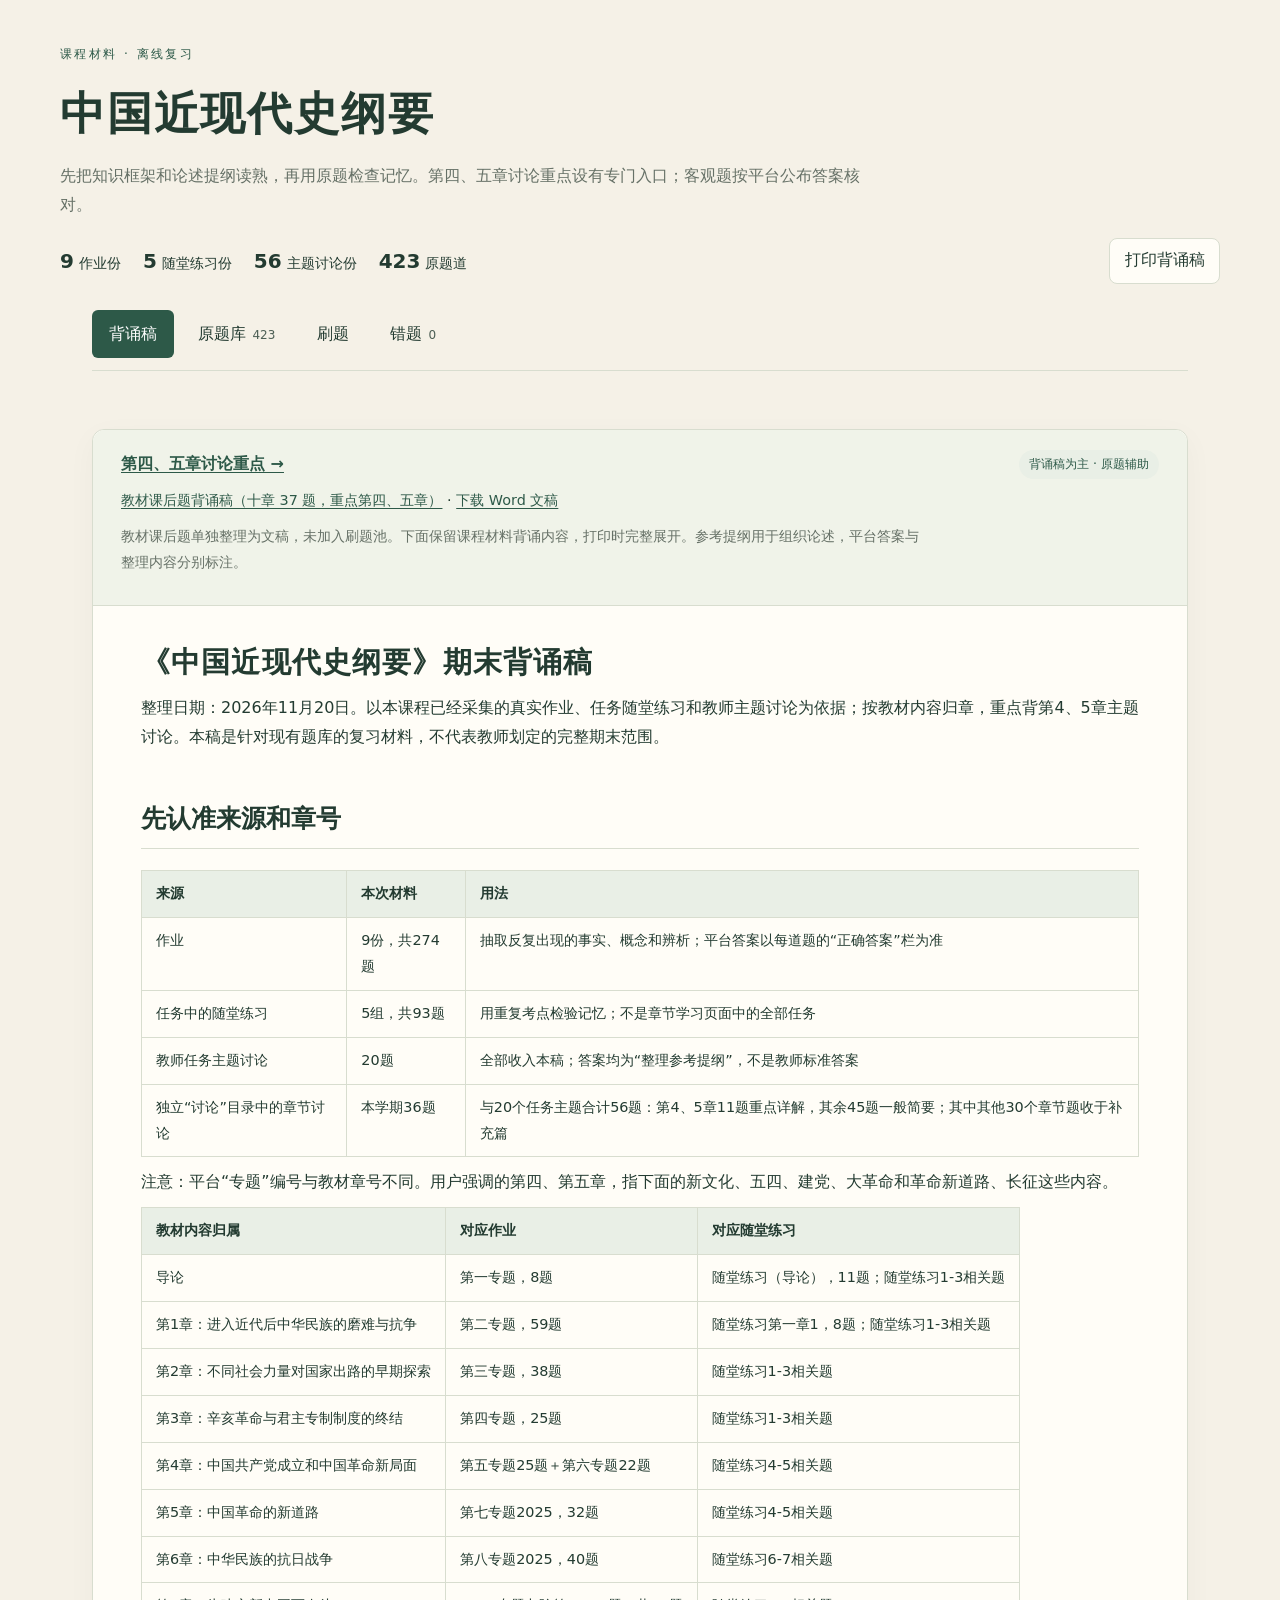
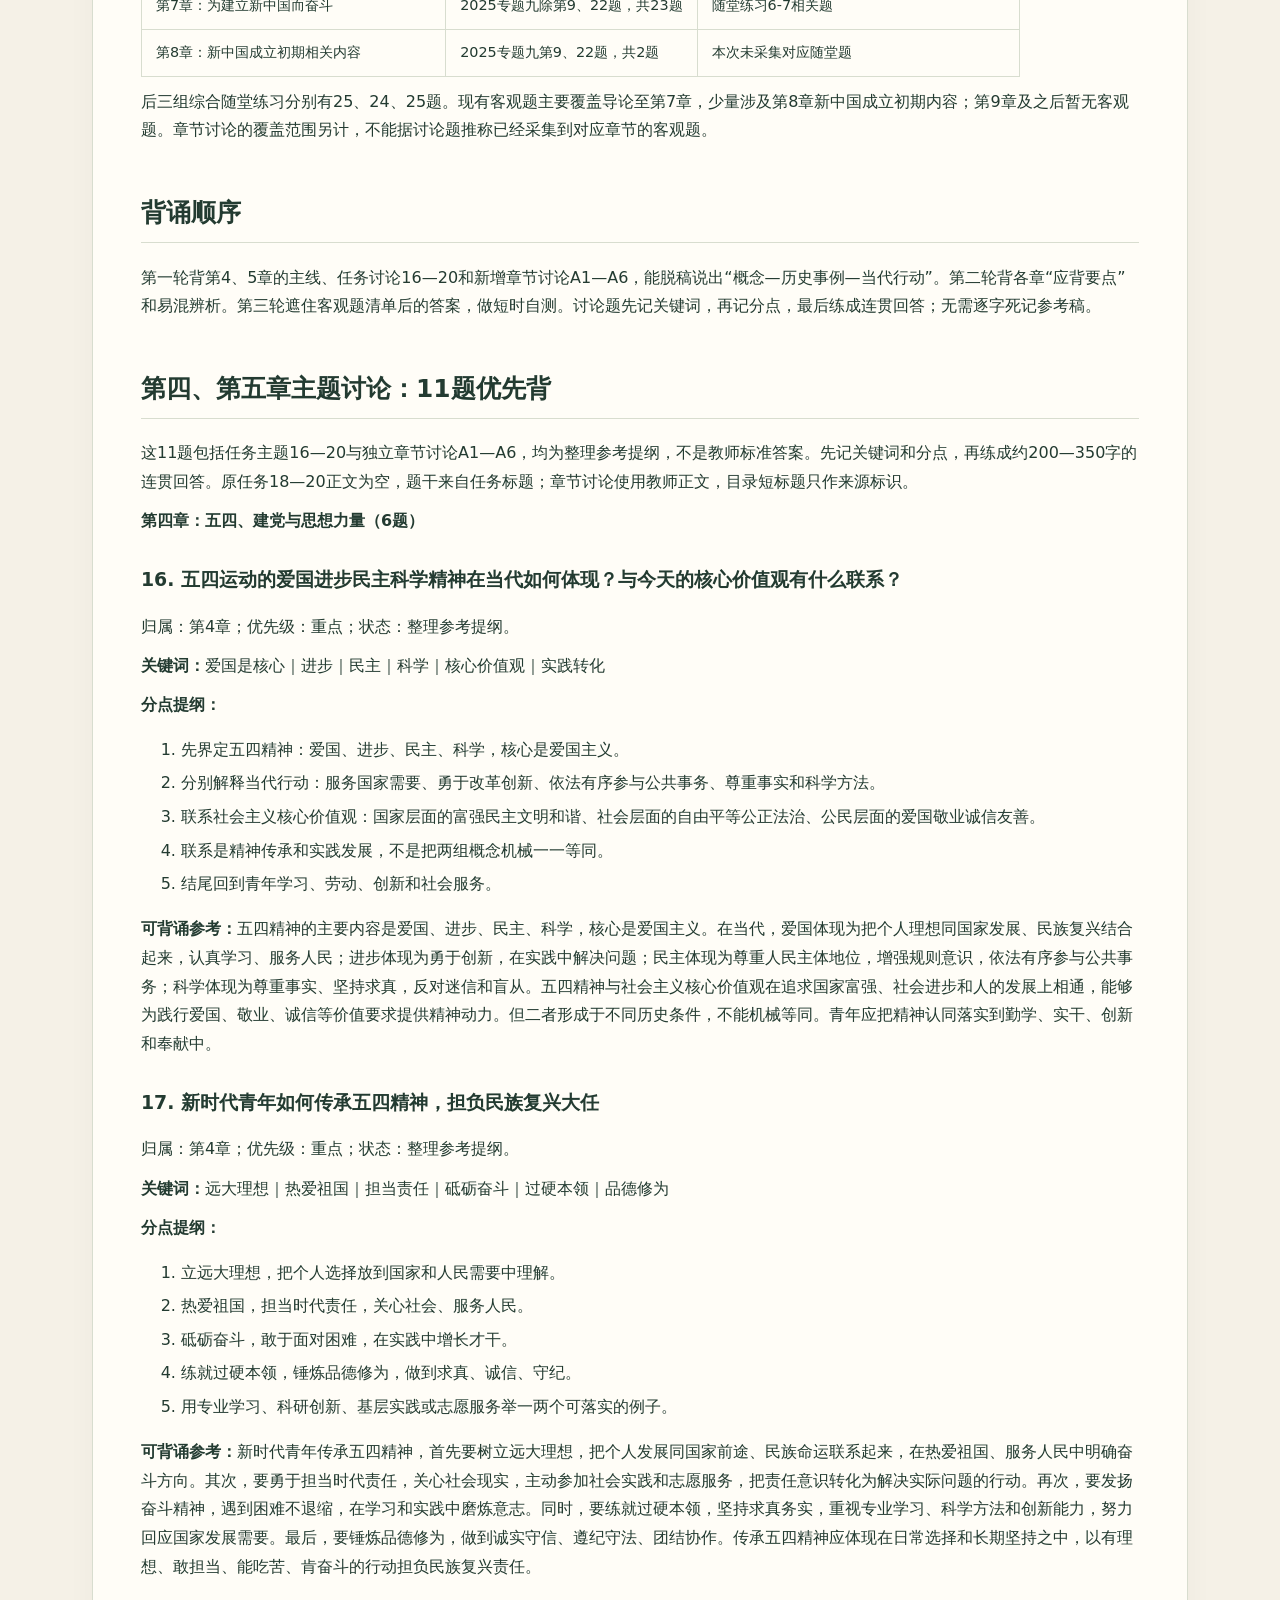
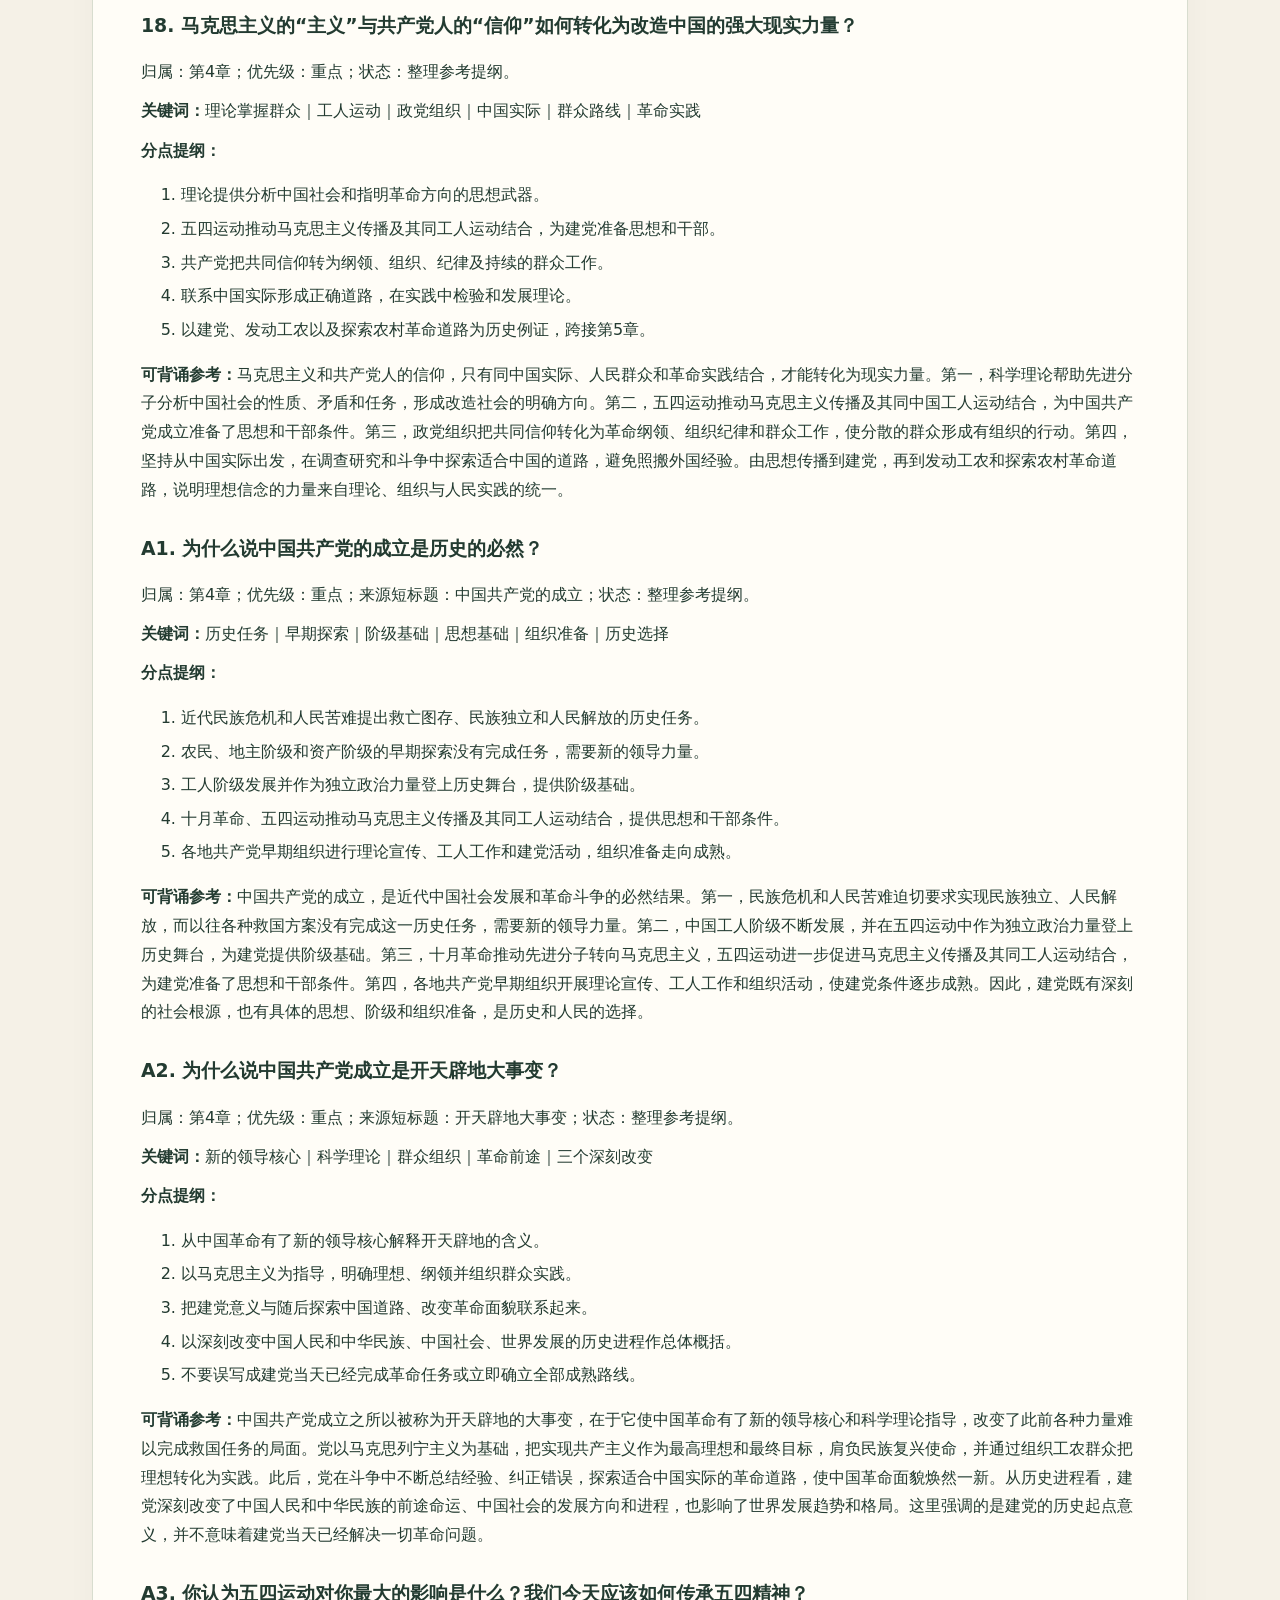
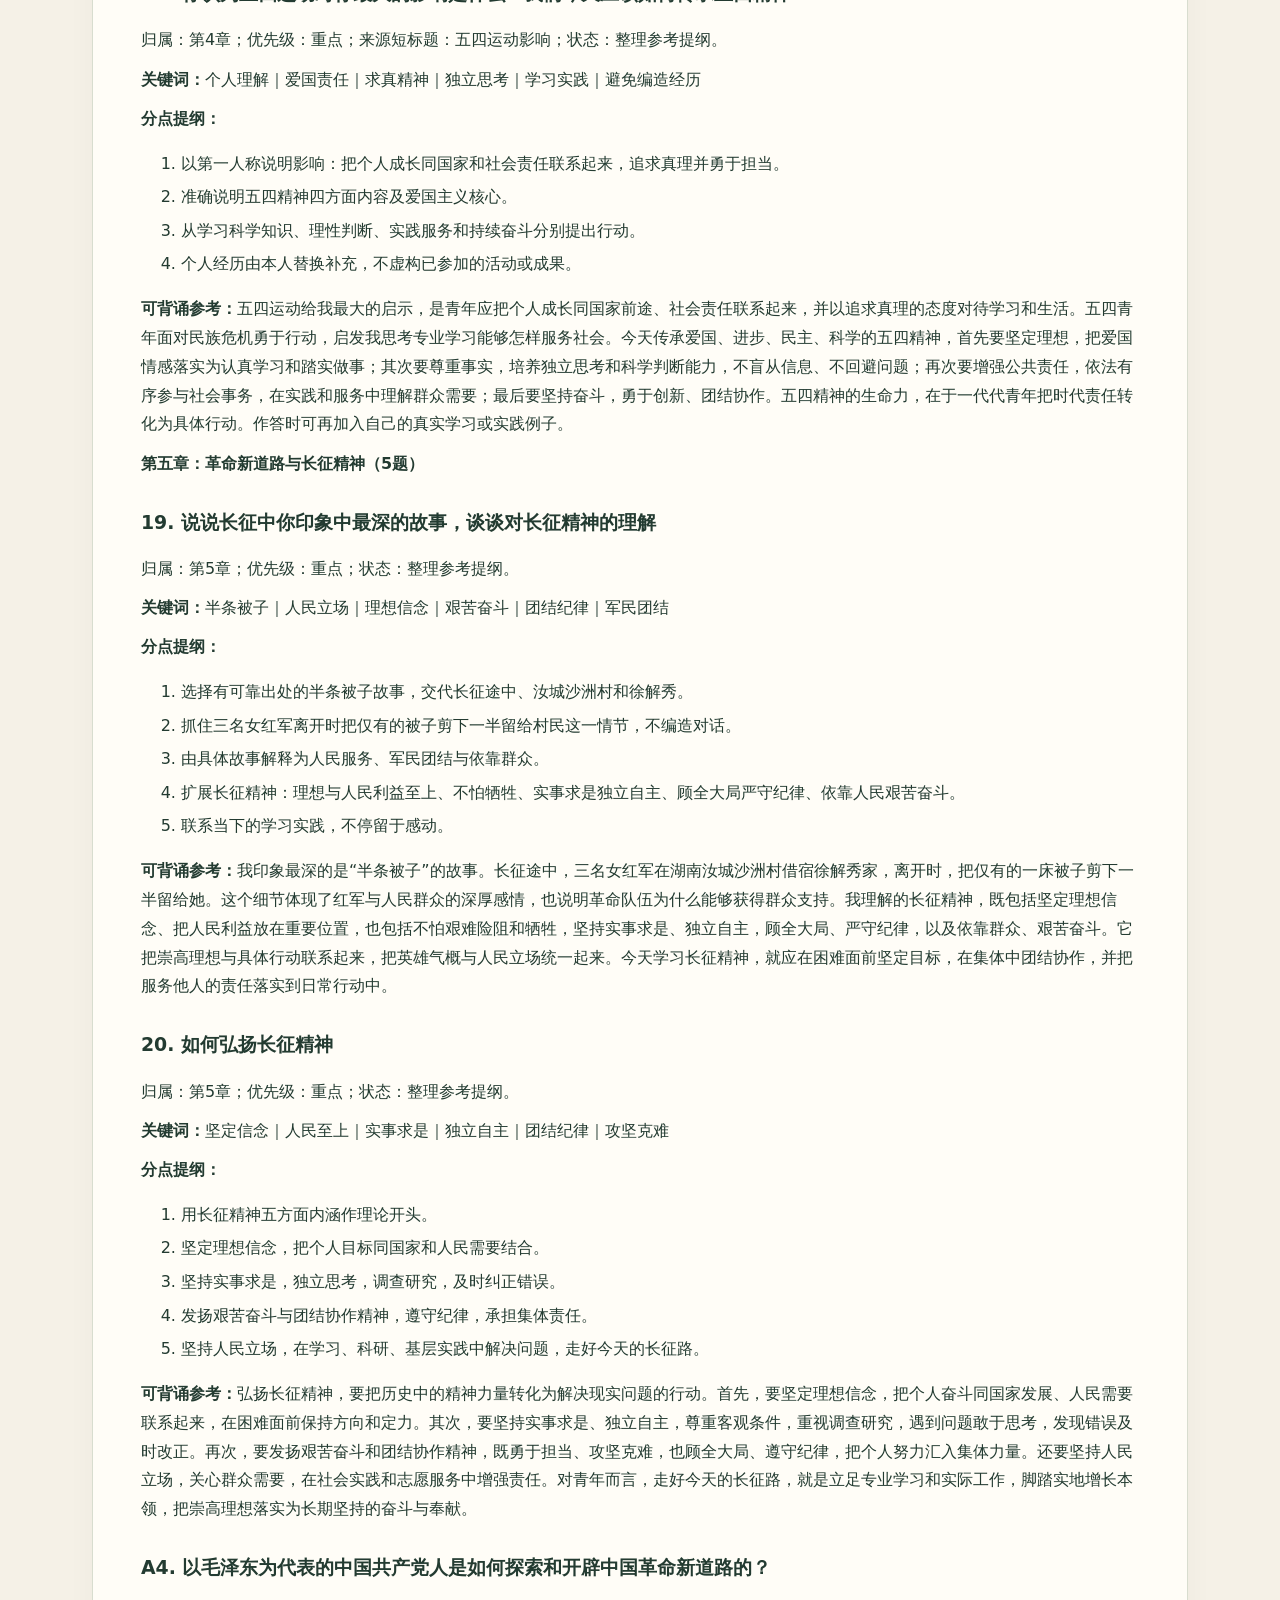
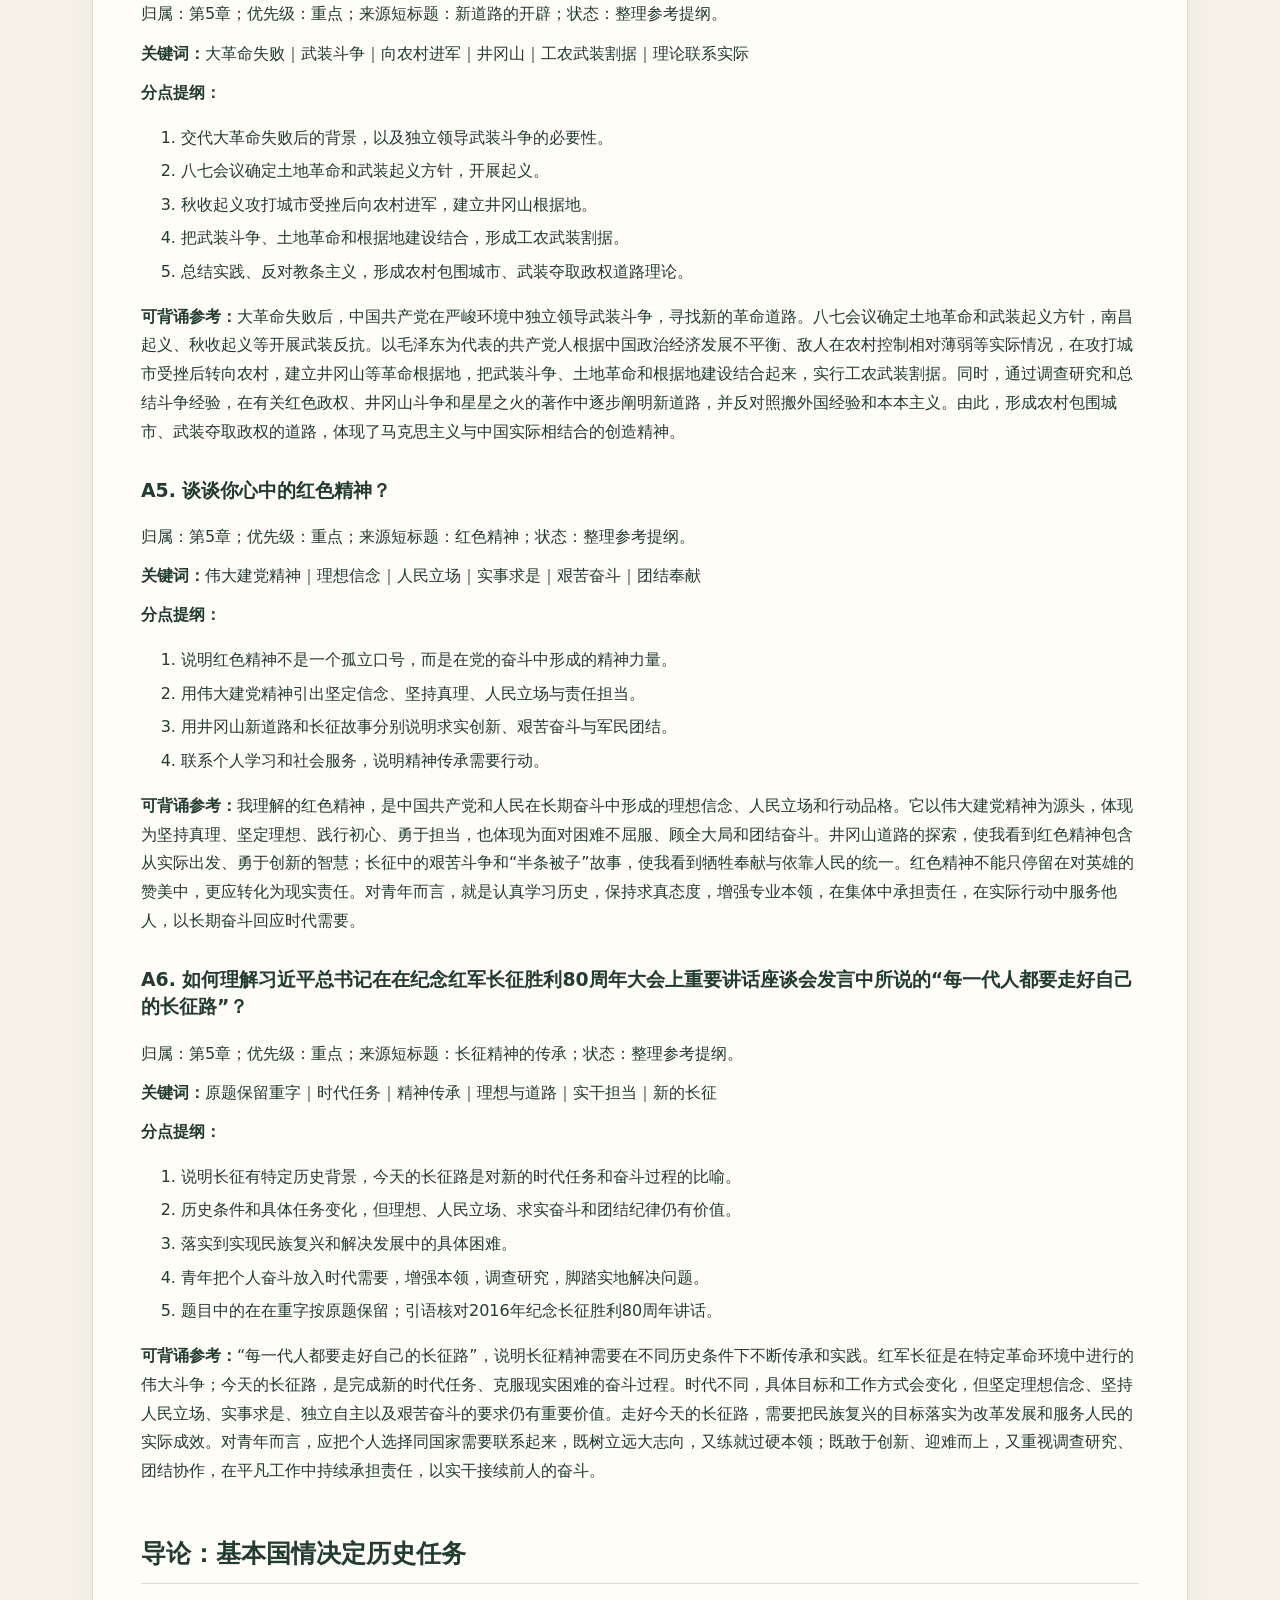
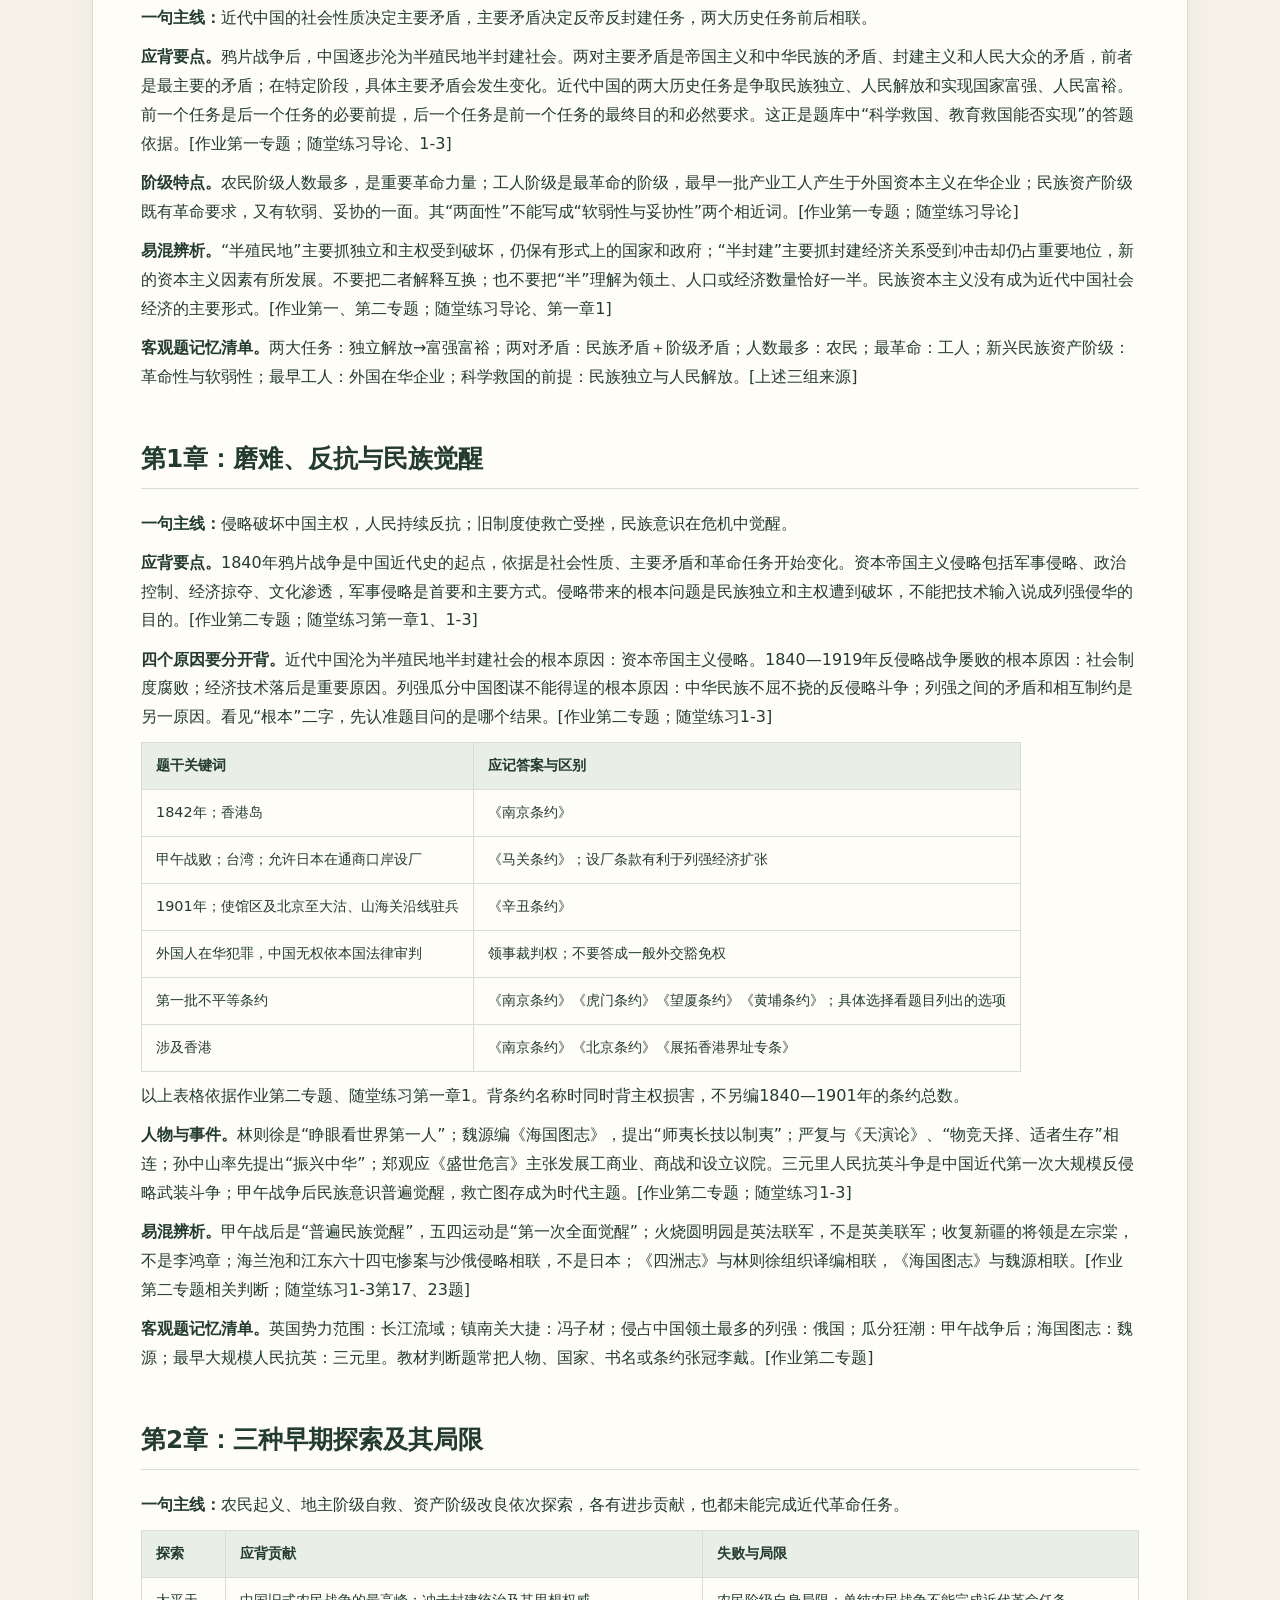
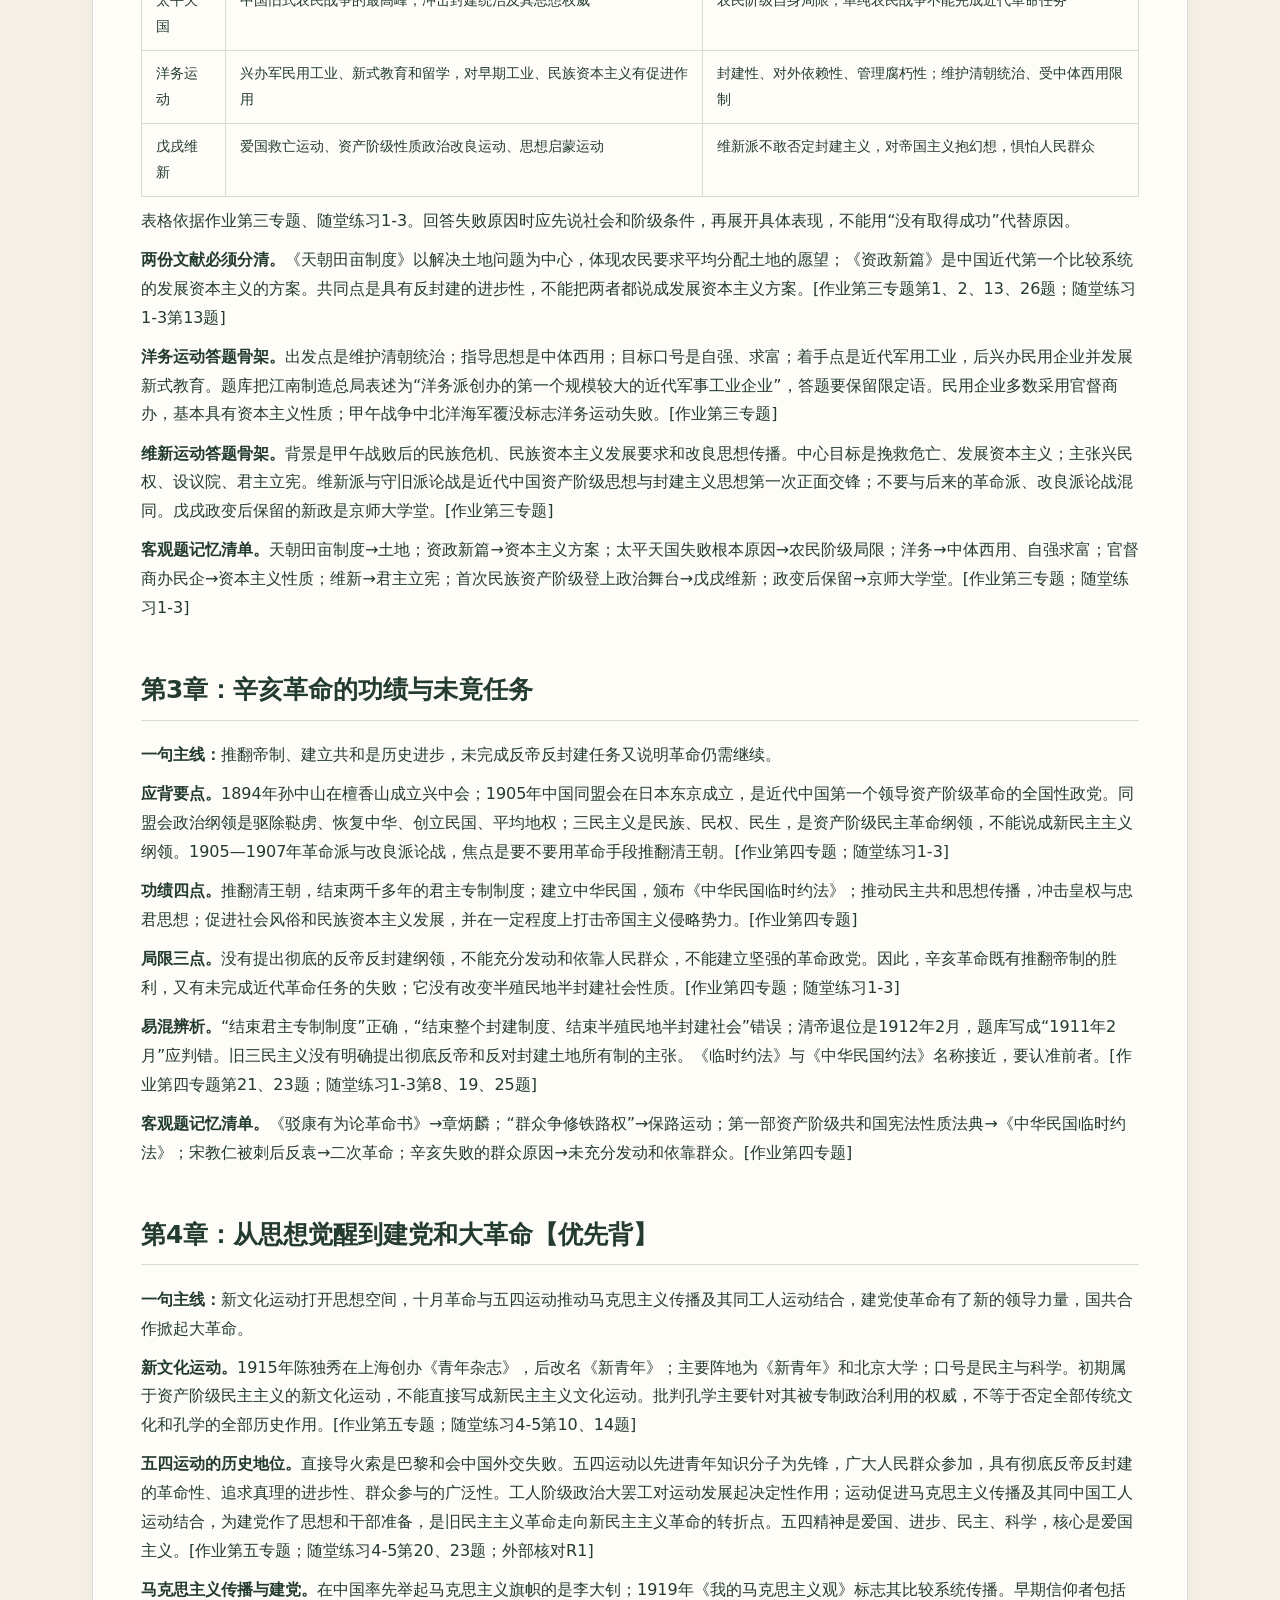
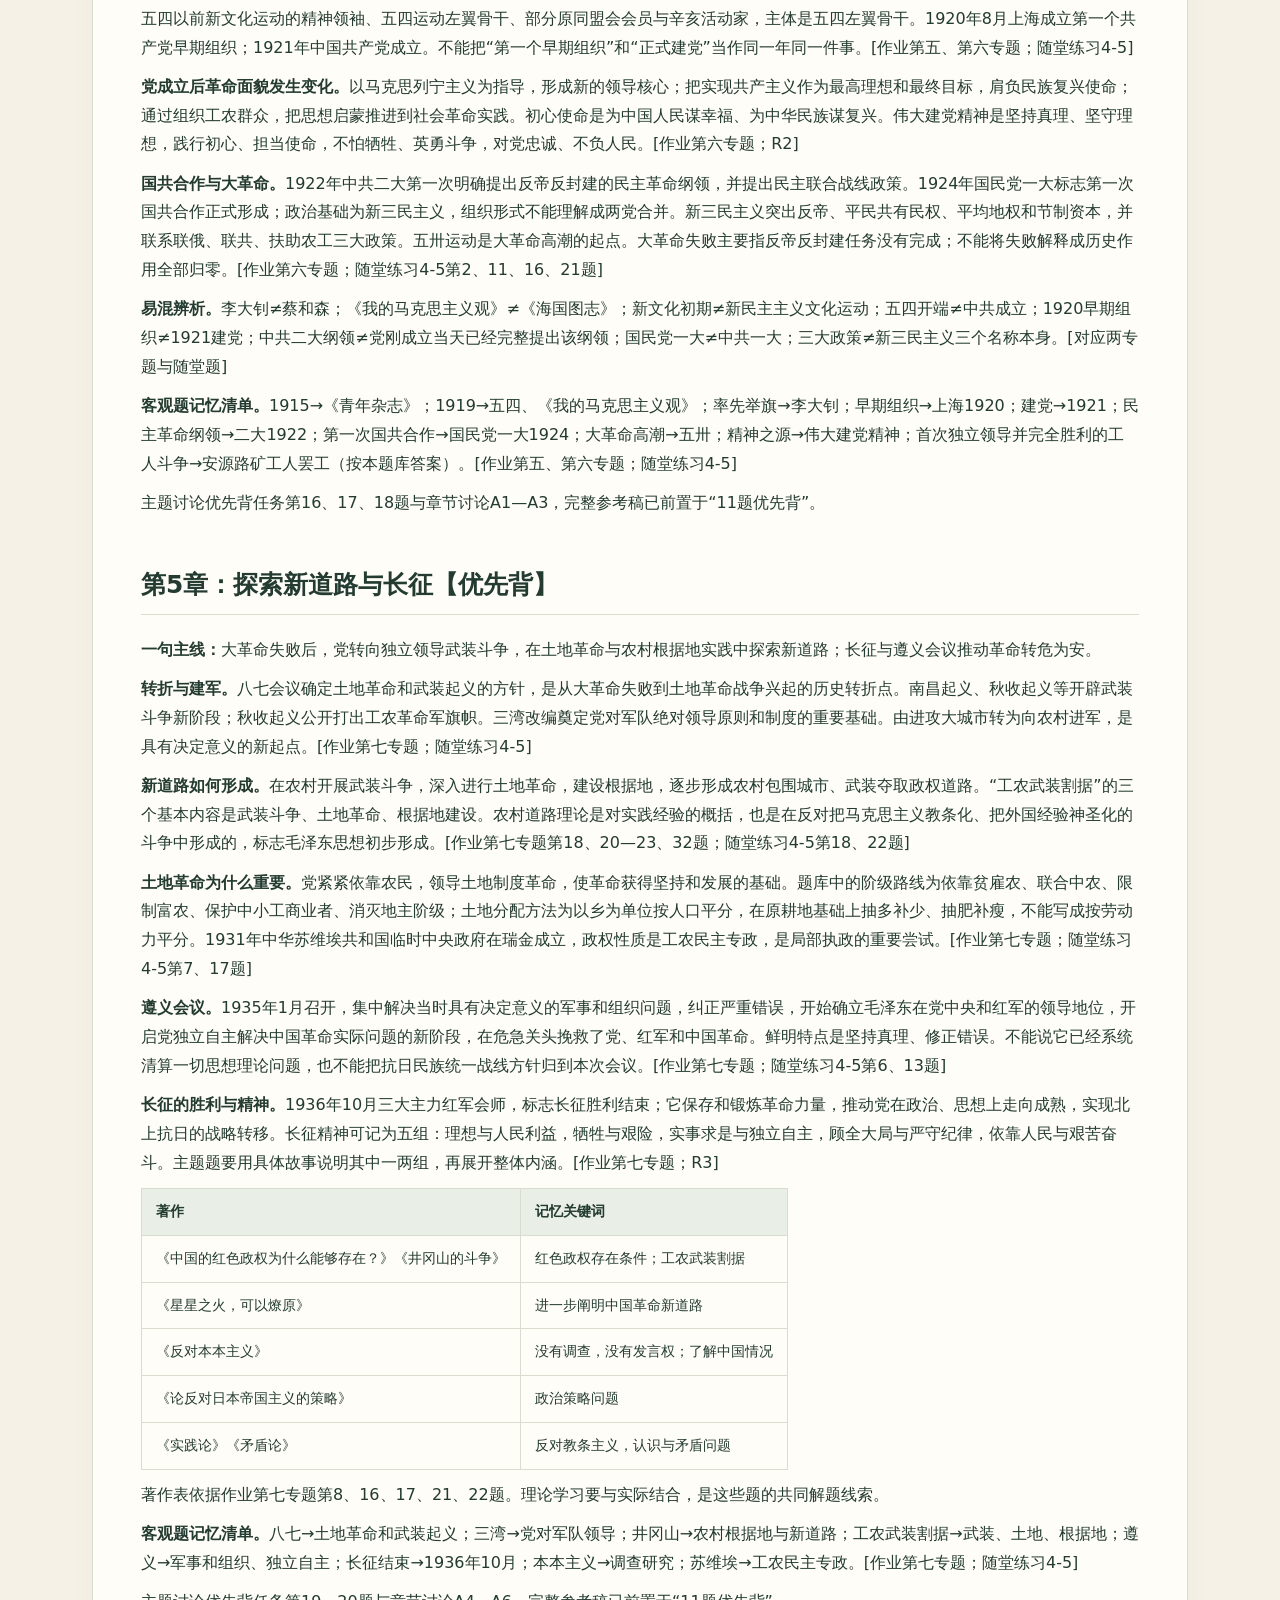
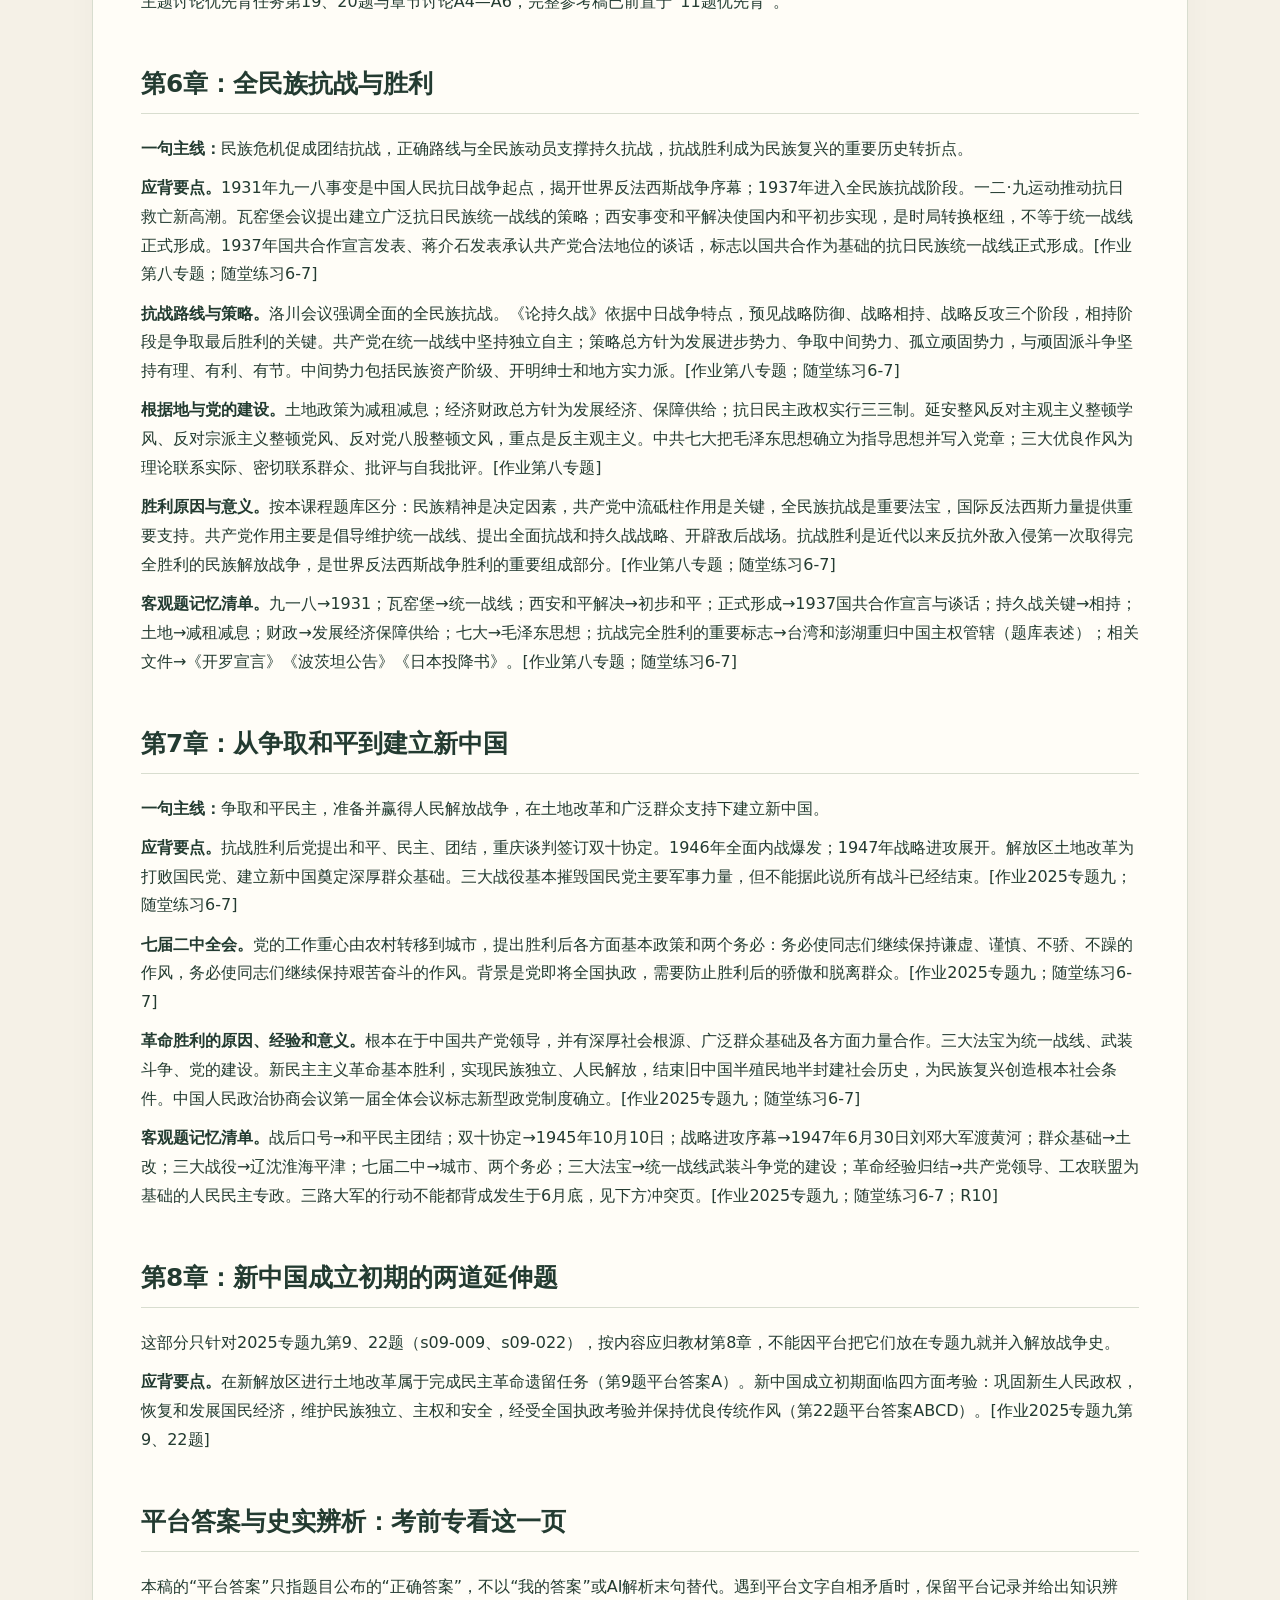
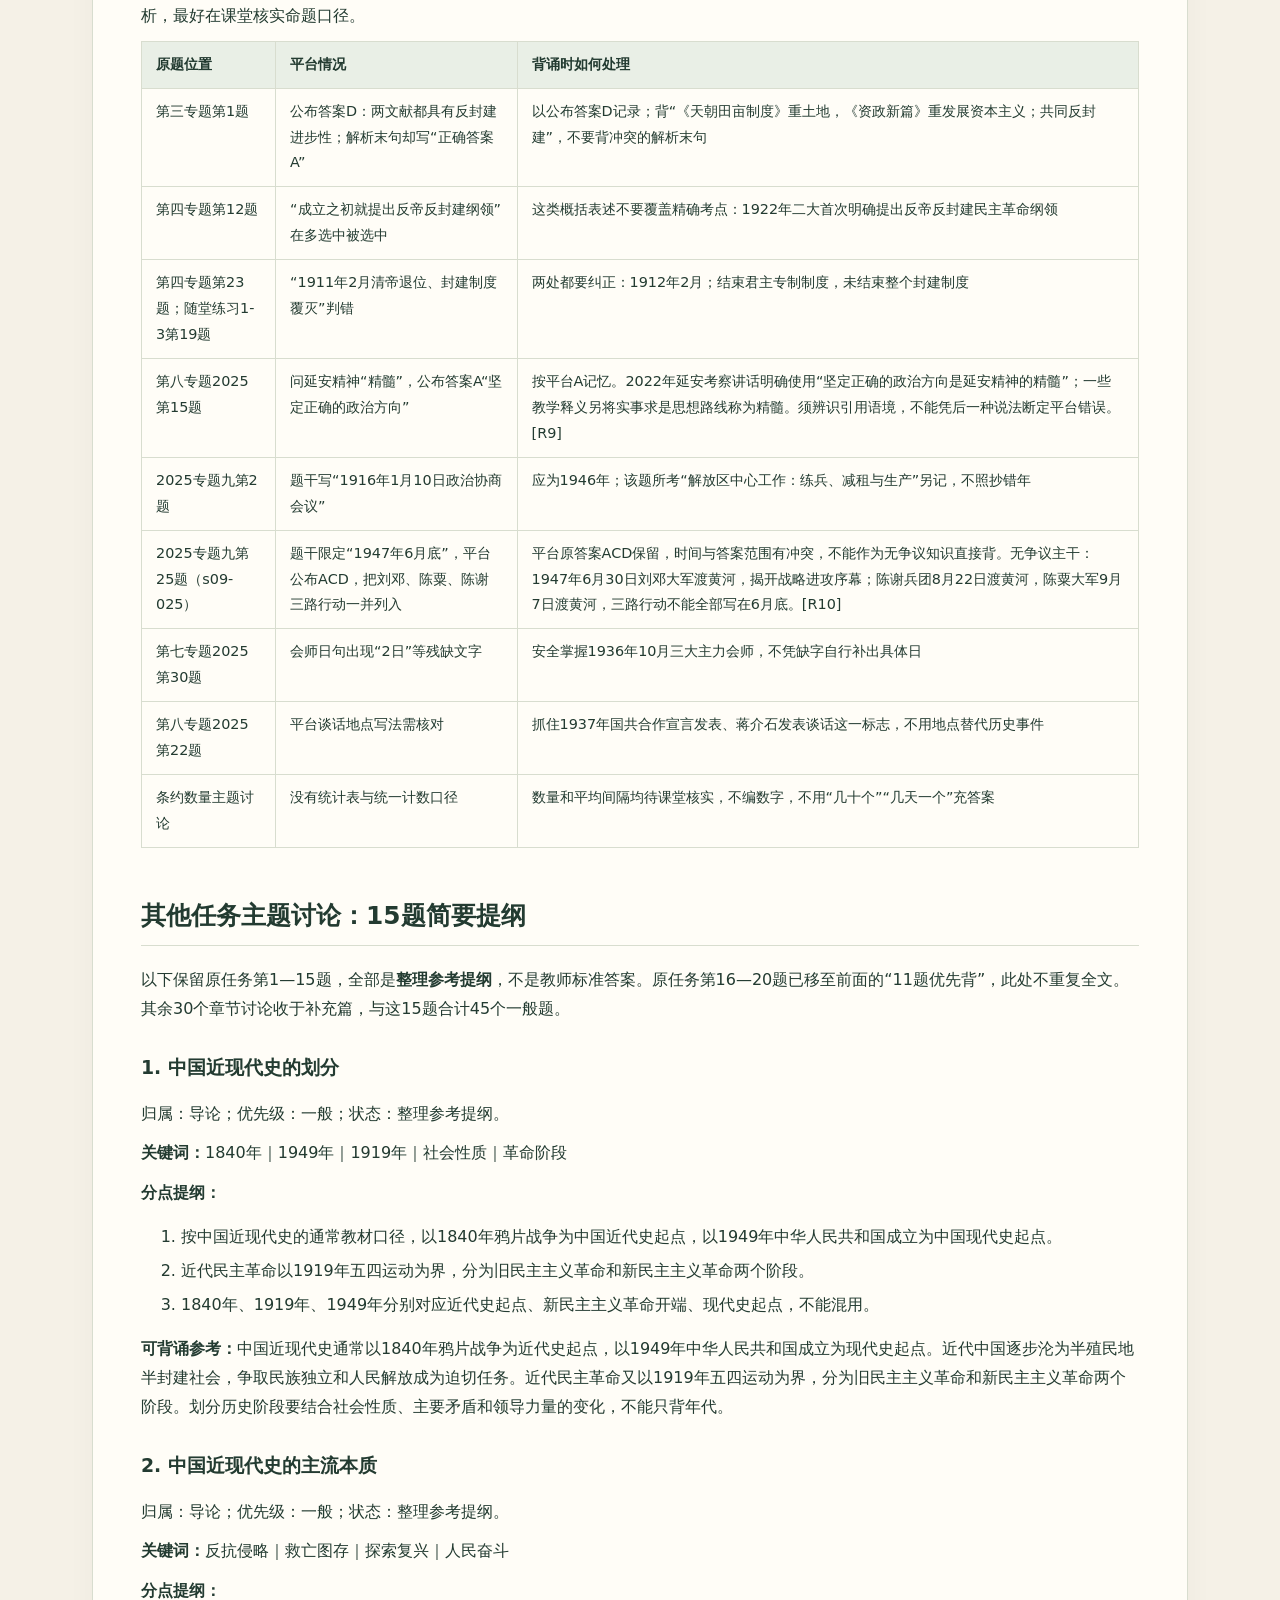
==== index.html @ 30f1e6f9 "Publish modern Chinese history review and textbook notes" ====
<!doctype html>
<html lang="zh-CN">
<head>
<meta charset="utf-8">
<meta name="viewport" content="width=device-width,initial-scale=1">
<meta name="color-scheme" content="light">
<title>中国近现代史纲要 · 复习知识库</title>
<style>
:root{--paper:#f5f1e7;--sheet:#fffdf7;--ink:#233b31;--muted:#667167;--green:#2d5948;--pale:#e9efe6;--line:#d8ddcf;--rust:#a1452d}*{box-sizing:border-box}html{scroll-behavior:smooth;scroll-padding-top:24px}body{margin:0;background:var(--paper);color:var(--ink);font-family:Inter,"Noto Sans SC","Microsoft YaHei",system-ui,sans-serif;line-height:1.8;font-size:16px}button,input,select{font:inherit}button,a,input,select{touch-action:manipulation}button{cursor:pointer;border:1px solid var(--line);border-radius:8px;background:var(--sheet);color:var(--ink);padding:.48rem .9rem}button:disabled{cursor:default;opacity:.48}button:focus-visible,a:focus-visible,input:focus-visible,select:focus-visible,summary:focus-visible{outline:3px solid #b7bc7d;outline-offset:3px}button:hover:not(:disabled){border-color:var(--green);background:#edf1e8}button.primary{background:var(--green);border-color:var(--green);color:white}a{color:var(--green);text-underline-offset:3px}p{margin:.65em 0}h1,h2,h3,h4{font-weight:650;line-height:1.45}h1{font-family:Georgia,"Noto Serif SC","Songti SC",SimSun,serif;font-size:clamp(1.8rem,4vw,2.8rem);letter-spacing:.04em;margin:.35em 0}h2{font-size:1.55rem}h3{font-size:1.18rem}small,.small{font-size:.84rem}.muted{color:var(--muted)}.wrap{max-width:1160px;margin:auto;padding:0 32px}.masthead{padding:44px 0 26px}.eyebrow{font-size:.76rem;letter-spacing:.2em;color:var(--green)}.intro{max-width:820px;color:var(--muted);margin:12px 0 18px}.hero-bottom,.toolbar,.practice-toolbar,.bank-title{display:flex;gap:12px;align-items:center;justify-content:space-between;flex-wrap:wrap}.metrics{display:flex;gap:22px;flex-wrap:wrap;font-size:.88rem}.metrics strong{font-size:1.25rem;color:var(--ink);margin-right:5px}.pill{display:inline-flex;align-items:center;padding:3px 10px;border-radius:50px;background:var(--pale);font-size:.78rem;color:var(--green)}.nav{display:flex;gap:8px;border-bottom:1px solid var(--line);padding-bottom:12px;flex-wrap:wrap}.nav button{border:0;background:transparent;border-radius:6px;padding:.6rem 1.05rem}.nav button[aria-selected=true]{background:var(--green);color:#fff}.nav span{font-size:.75rem;opacity:.8;margin-left:6px}.panel{margin:25px 0 40px}[hidden]{display:none!important}.sheet{background:var(--sheet);border:1px solid var(--line);border-radius:12px;box-shadow:0 8px 30px #233b3109}.guide-top{padding:20px 28px;border-bottom:1px solid var(--line);background:#f0f3e9;border-radius:12px 12px 0 0}.guide-top p{font-size:.9rem;max-width:800px}.guide-top .quick-link{font-weight:600}.reading{padding:26px 48px 52px;max-width:100%;overflow-wrap:anywhere}.reading h1{font-size:1.8rem}.reading h2{margin-top:2em;border-bottom:1px solid var(--line);padding-bottom:.45em}.reading h3{margin-top:1.6em}.reading table{border-collapse:collapse;display:block;max-width:100%;overflow:auto;font-size:.9rem}.reading th,.reading td{border:1px solid var(--line);padding:10px 14px;text-align:left;vertical-align:top}.reading th{background:var(--pale)}.reading blockquote{margin:1.2em 0;padding:10px 20px;background:var(--pale);border-left:3px solid #7c9472}.reading li{margin:.3em 0}.reading code{font-size:.9em;white-space:normal}.reading details{margin:1em 0}.reading a{overflow-wrap:anywhere}.filters{margin:22px 0 20px;padding:20px}.filter-grid{display:grid;grid-template-columns:1fr 1fr 1.4fr 2fr;gap:12px;margin-top:12px}.field{display:flex;flex-direction:column;gap:5px}.field label{font-size:.78rem;color:var(--muted)}select,input[type=search]{width:100%;min-width:0;border:1px solid var(--line);border-radius:6px;background:var(--sheet);padding:8px 10px;color:var(--ink)}.bank-title{margin:18px 0}.bank-title h2{margin:0;font-size:1.3rem}.count-note{font-size:.85rem;color:var(--muted)}.question-card{padding:24px 28px;margin:14px 0;overflow-wrap:anywhere}.question-meta{display:flex;gap:7px;align-items:center;flex-wrap:wrap;color:var(--muted);font-size:.76rem;margin-bottom:12px}.question-number{color:var(--green);font-weight:700;font-variant-numeric:tabular-nums}.question-stem{font-size:1.08rem;line-height:1.85;white-space:pre-wrap;margin:6px 0 14px}.options{list-style:none;padding:0;margin:12px 0}.options li{padding:5px 0;white-space:pre-wrap}.option-key{display:inline-block;min-width:1.65em;font-weight:600}.source-line{font-size:.8rem;color:var(--muted);margin-top:16px}.question-card details{margin-top:14px;padding-top:12px;border-top:1px dashed var(--line)}summary{cursor:pointer;color:var(--green);font-size:.88rem;font-weight:600}.answer-body{padding:9px 0 1px;font-size:.94rem;white-space:pre-wrap}.answer-line{font-weight:600;color:var(--green)}.answer-label{font-size:.76rem;font-weight:600;display:block;margin:12px 0 3px;color:var(--muted)}.answer-note{color:#876923;font-size:.82rem}.question-card pre{white-space:pre-wrap;font:inherit;font-size:.82rem;color:var(--muted);margin:10px 0}.question-card .raw-details{border:0;padding:0}.raw-details summary{font-size:.78rem;font-weight:400;color:var(--muted)}.pager{display:flex;gap:12px;justify-content:center;align-items:center;margin:26px 0}.progress-bar{height:5px;background:#e0e6d9;border-radius:8px;margin:14px 0 20px;overflow:hidden}.progress-bar div{height:100%;background:var(--green);width:0;transition:width .2s}.practice-card{padding:28px 32px;max-width:900px;margin:0 auto}.practice-card fieldset{padding:0;border:0;margin:0;min-width:0}.practice-card legend{width:100%;padding:0;font-size:1.15rem;font-weight:550;margin-bottom:18px;white-space:pre-wrap}.choice{display:flex;gap:10px;align-items:flex-start;cursor:pointer;border:1px solid var(--line);border-radius:8px;padding:12px 14px;margin:10px 0;line-height:1.65;white-space:pre-wrap}.choice:has(input:checked){border-color:var(--green);background:#eef2e8}.choice input{margin-top:6px;flex:none;accent-color:var(--green);width:17px;height:17px}.choice.correct-choice{border-color:#789d70;background:#eef4e8}.choice.wrong-choice{border-color:#c39280;background:#fff1e9}.practice-actions{display:flex;gap:10px;align-items:center;margin-top:22px;flex-wrap:wrap}.feedback{margin:20px 0;padding:14px 18px;border-radius:8px;background:#edf3e7;border:1px solid #c8d6c0}.feedback.incorrect{background:#fff1e9;border-color:#e4c3b1;color:#8b3925}.feedback.ungraded{background:#f6f1e4;border-color:#dfd4ae;color:#796024}.practice-empty,.empty{padding:44px 28px;text-align:center;color:var(--muted)}.practice-empty h3{color:var(--ink)}.archive{padding:20px 24px;margin-top:25px}.archive summary{font-weight:500}.source-list{list-style:none;padding:0;font-size:.85rem}.source-list li{padding:10px 0;border-bottom:1px solid var(--line)}.source-list li:last-child{border:0}.source-count{margin-left:10px;font-size:.78rem;color:var(--muted)}.progress-footer{margin:28px 0 32px;padding:20px 0;border-top:1px solid var(--line)}.progress-controls{display:flex;gap:8px;flex-wrap:wrap}.progress-note{margin-top:8px;color:var(--muted);font-size:.78rem}.notice{margin:14px 0;padding:10px 14px;border:1px solid #dfd4ae;background:#fbf5e5;border-radius:7px;font-size:.86rem;color:#765d25}.status{min-height:1.7em;margin-top:10px;font-size:.86rem;color:var(--green)}.footer-line{font-size:.75rem;color:var(--muted);margin-bottom:30px}
@media(max-width:760px){.wrap{padding:0 18px}.masthead{padding-top:26px}.metrics{gap:14px}.metrics strong{font-size:1.1rem}.hero-bottom{align-items:flex-start}.filter-grid{grid-template-columns:1fr 1fr}.field:last-child{grid-column:1/-1}.reading{padding:16px 22px 32px}.guide-top{padding:18px 22px}.question-card,.practice-card{padding:20px}.question-stem{font-size:1rem}.nav{gap:3px}.nav button{padding:.55rem .7rem}.practice-toolbar{align-items:flex-start}.intro{font-size:.92rem}}
@media(max-width:420px){.filter-grid{grid-template-columns:1fr}.field:last-child{grid-column:auto}.metrics{gap:6px 14px}.hero-bottom>button{width:100%}.progress-controls{width:100%}.nav button{font-size:.88rem}.question-card,.practice-card{padding:16px}.reading{padding:12px 16px 26px}}
@media print{@page{size:A4;margin:18mm 17mm}body{background:white;font-size:10.5pt;color:#17281e;line-height:1.65}.wrap{max-width:none;padding:0}.masthead,.nav,.filters,.guide-top,.progress-footer,.footer-line,#bankPanel,#practicePanel,#globalNotice,#appStatus{display:none!important}#guidePanel{display:block!important;margin:0}.sheet{background:white;border:0;border-radius:0;box-shadow:none}.reading{padding:0;overflow:visible}.reading h1{font-size:20pt}.reading h2{font-size:15pt;margin-top:1.5em;break-after:avoid}.reading h3,.reading h4{break-after:avoid}.reading h3{font-size:12pt}.reading p,.reading li{orphans:3;widows:3}.reading a{color:inherit;text-decoration:none}.reading table{display:table;overflow:visible;font-size:9pt;width:100%}.reading tr,.reading blockquote{break-inside:avoid}.reading th,.reading td{padding:5px 7px}.reading details>*{display:block!important}.reading details summary{display:block!important}.reading details summary::marker{content:''}.reading [hidden]{display:block!important}.reading .no-print{display:none!important}}
</style>
</head>
<body>
<header class="masthead wrap">
  <div class="eyebrow">课程材料 · 离线复习</div>
  <h1 id="courseTitle">中国近现代史纲要</h1>
  <p class="intro">先把知识框架和论述提纲读熟，再用原题检查记忆。第四、五章讨论重点设有专门入口；客观题按平台公布答案核对。</p>
  <div class="hero-bottom"><div id="metrics" class="metrics"></div><button id="printButton">打印背诵稿</button></div>
</header>
<main class="wrap">
  <nav class="nav" aria-label="复习方式">
    <button type="button" data-view="guide" aria-selected="true">背诵稿</button>
    <button type="button" data-view="bank" aria-selected="false">原题库<span id="bankCount"></span></button>
    <button type="button" data-view="practice" aria-selected="false">刷题</button>
    <button type="button" data-view="mistakes" aria-selected="false">错题<span id="mistakeCount">0</span></button>
  </nav>
  <div id="globalNotice" class="notice" hidden></div>
  <div id="appStatus" class="status" role="status" aria-live="polite"></div>
  <section id="filters" class="filters sheet" aria-label="题库筛选" hidden>
    <div class="toolbar"><strong class="small">筛选课程原题</strong><button type="button" id="clearFilters" class="small">清除筛选</button></div>
    <div class="filter-grid">
      <div class="field"><label for="chapterFilter">章节</label><select id="chapterFilter"><option value="">全部章节</option></select></div>
      <div class="field"><label for="kindFilter">材料类别</label><select id="kindFilter"><option value="">全部类别</option></select></div>
      <div class="field"><label for="sourceFilter">来源</label><select id="sourceFilter"><option value="">全部来源</option></select></div>
      <div class="field"><label for="searchFilter">关键词（题目、选项、答案、解析）</label><input id="searchFilter" type="search" placeholder="例如：统一战线" autocomplete="off"></div>
    </div>
    <div id="filterResult" class="count-note" style="margin-top:12px"></div>
  </section>
  <section id="guidePanel" class="panel sheet" aria-label="背诵稿">
    <div class="guide-top"><div class="toolbar"><a id="discussionJump" class="quick-link" href="#discussion-focus">第四、五章讨论重点 →</a><span class="pill">背诵稿为主 · 原题辅助</span></div><p><a href="教材课后题背诵稿.html" target="_blank" rel="noopener">教材课后题背诵稿（十章 37 题，重点第四、五章）</a> · <a href="教材课后题背诵稿.docx" download>下载 Word 文稿</a></p><p class="muted">教材课后题单独整理为文稿，未加入刷题池。下面保留课程材料背诵内容，打印时完整展开。参考提纲用于组织论述，平台答案与整理内容分别标注。</p></div>
    <article id="guideContent" class="reading"><h1 id="section-1">《中国近现代史纲要》期末背诵稿</h1>
<p>整理日期：2026年11月20日。以本课程已经采集的真实作业、任务随堂练习和教师主题讨论为依据；按教材内容归章，重点背第4、5章主题讨论。本稿是针对现有题库的复习材料，不代表教师划定的完整期末范围。</p>
<h2 id="section-2">先认准来源和章号</h2>
<table><thead><tr><th>来源</th><th>本次材料</th><th>用法</th></tr></thead><tbody><tr><td>作业</td><td>9份，共274题</td><td>抽取反复出现的事实、概念和辨析；平台答案以每道题的“正确答案”栏为准</td></tr><tr><td>任务中的随堂练习</td><td>5组，共93题</td><td>用重复考点检验记忆；不是章节学习页面中的全部任务</td></tr><tr><td>教师任务主题讨论</td><td>20题</td><td>全部收入本稿；答案均为“整理参考提纲”，不是教师标准答案</td></tr><tr><td>独立“讨论”目录中的章节讨论</td><td>本学期36题</td><td>与20个任务主题合计56题：第4、5章11题重点详解，其余45题一般简要；其中其他30个章节题收于补充篇</td></tr></tbody></table>
<p>注意：平台“专题”编号与教材章号不同。用户强调的第四、第五章，指下面的新文化、五四、建党、大革命和革命新道路、长征这些内容。</p>
<table><thead><tr><th>教材内容归属</th><th>对应作业</th><th>对应随堂练习</th></tr></thead><tbody><tr><td>导论</td><td>第一专题，8题</td><td>随堂练习（导论），11题；随堂练习1-3相关题</td></tr><tr><td>第1章：进入近代后中华民族的磨难与抗争</td><td>第二专题，59题</td><td>随堂练习第一章1，8题；随堂练习1-3相关题</td></tr><tr><td>第2章：不同社会力量对国家出路的早期探索</td><td>第三专题，38题</td><td>随堂练习1-3相关题</td></tr><tr><td>第3章：辛亥革命与君主专制制度的终结</td><td>第四专题，25题</td><td>随堂练习1-3相关题</td></tr><tr><td>第4章：中国共产党成立和中国革命新局面</td><td>第五专题25题＋第六专题22题</td><td>随堂练习4-5相关题</td></tr><tr><td>第5章：中国革命的新道路</td><td>第七专题2025，32题</td><td>随堂练习4-5相关题</td></tr><tr><td>第6章：中华民族的抗日战争</td><td>第八专题2025，40题</td><td>随堂练习6-7相关题</td></tr><tr><td>第7章：为建立新中国而奋斗</td><td>2025专题九除第9、22题，共23题</td><td>随堂练习6-7相关题</td></tr><tr><td>第8章：新中国成立初期相关内容</td><td>2025专题九第9、22题，共2题</td><td>本次未采集对应随堂题</td></tr></tbody></table>
<p>后三组综合随堂练习分别有25、24、25题。现有客观题主要覆盖导论至第7章，少量涉及第8章新中国成立初期内容；第9章及之后暂无客观题。章节讨论的覆盖范围另计，不能据讨论题推称已经采集到对应章节的客观题。</p>
<h2 id="section-3">背诵顺序</h2>
<p>第一轮背第4、5章的主线、任务讨论16—20和新增章节讨论A1—A6，能脱稿说出“概念—历史事例—当代行动”。第二轮背各章“应背要点”和易混辨析。第三轮遮住客观题清单后的答案，做短时自测。讨论题先记关键词，再记分点，最后练成连贯回答；无需逐字死记参考稿。</p>
<h2 id="discussion-focus">第四、第五章主题讨论：11题优先背</h2>
<p>这11题包括任务主题16—20与独立章节讨论A1—A6，均为整理参考提纲，不是教师标准答案。先记关键词和分点，再练成约200—350字的连贯回答。原任务18—20正文为空，题干来自任务标题；章节讨论使用教师正文，目录短标题只作来源标识。</p>
<p><strong>第四章：五四、建党与思想力量（6题）</strong></p>
<h3 id="section-5">16. 五四运动的爱国进步民主科学精神在当代如何体现？与今天的核心价值观有什么联系？</h3>
<p>归属：第4章；优先级：重点；状态：整理参考提纲。</p>
<p><strong>关键词：</strong>爱国是核心｜进步｜民主｜科学｜核心价值观｜实践转化</p>
<p><strong>分点提纲：</strong></p>
<ol><li>先界定五四精神：爱国、进步、民主、科学，核心是爱国主义。</li><li>分别解释当代行动：服务国家需要、勇于改革创新、依法有序参与公共事务、尊重事实和科学方法。</li><li>联系社会主义核心价值观：国家层面的富强民主文明和谐、社会层面的自由平等公正法治、公民层面的爱国敬业诚信友善。</li><li>联系是精神传承和实践发展，不是把两组概念机械一一等同。</li><li>结尾回到青年学习、劳动、创新和社会服务。</li></ol>
<p><strong>可背诵参考：</strong>五四精神的主要内容是爱国、进步、民主、科学，核心是爱国主义。在当代，爱国体现为把个人理想同国家发展、民族复兴结合起来，认真学习、服务人民；进步体现为勇于创新，在实践中解决问题；民主体现为尊重人民主体地位，增强规则意识，依法有序参与公共事务；科学体现为尊重事实、坚持求真，反对迷信和盲从。五四精神与社会主义核心价值观在追求国家富强、社会进步和人的发展上相通，能够为践行爱国、敬业、诚信等价值要求提供精神动力。但二者形成于不同历史条件，不能机械等同。青年应把精神认同落实到勤学、实干、创新和奉献中。</p>
<h3 id="section-6">17. 新时代青年如何传承五四精神，担负民族复兴大任</h3>
<p>归属：第4章；优先级：重点；状态：整理参考提纲。</p>
<p><strong>关键词：</strong>远大理想｜热爱祖国｜担当责任｜砥砺奋斗｜过硬本领｜品德修为</p>
<p><strong>分点提纲：</strong></p>
<ol><li>立远大理想，把个人选择放到国家和人民需要中理解。</li><li>热爱祖国，担当时代责任，关心社会、服务人民。</li><li>砥砺奋斗，敢于面对困难，在实践中增长才干。</li><li>练就过硬本领，锤炼品德修为，做到求真、诚信、守纪。</li><li>用专业学习、科研创新、基层实践或志愿服务举一两个可落实的例子。</li></ol>
<p><strong>可背诵参考：</strong>新时代青年传承五四精神，首先要树立远大理想，把个人发展同国家前途、民族命运联系起来，在热爱祖国、服务人民中明确奋斗方向。其次，要勇于担当时代责任，关心社会现实，主动参加社会实践和志愿服务，把责任意识转化为解决实际问题的行动。再次，要发扬奋斗精神，遇到困难不退缩，在学习和实践中磨炼意志。同时，要练就过硬本领，坚持求真务实，重视专业学习、科学方法和创新能力，努力回应国家发展需要。最后，要锤炼品德修为，做到诚实守信、遵纪守法、团结协作。传承五四精神应体现在日常选择和长期坚持之中，以有理想、敢担当、能吃苦、肯奋斗的行动担负民族复兴责任。</p>
<h3 id="section-7">18. 马克思主义的“主义”与共产党人的“信仰”如何转化为改造中国的强大现实力量？</h3>
<p>归属：第4章；优先级：重点；状态：整理参考提纲。</p>
<p><strong>关键词：</strong>理论掌握群众｜工人运动｜政党组织｜中国实际｜群众路线｜革命实践</p>
<p><strong>分点提纲：</strong></p>
<ol><li>理论提供分析中国社会和指明革命方向的思想武器。</li><li>五四运动推动马克思主义传播及其同工人运动结合，为建党准备思想和干部。</li><li>共产党把共同信仰转为纲领、组织、纪律及持续的群众工作。</li><li>联系中国实际形成正确道路，在实践中检验和发展理论。</li><li>以建党、发动工农以及探索农村革命道路为历史例证，跨接第5章。</li></ol>
<p><strong>可背诵参考：</strong>马克思主义和共产党人的信仰，只有同中国实际、人民群众和革命实践结合，才能转化为现实力量。第一，科学理论帮助先进分子分析中国社会的性质、矛盾和任务，形成改造社会的明确方向。第二，五四运动推动马克思主义传播及其同中国工人运动结合，为中国共产党成立准备了思想和干部条件。第三，政党组织把共同信仰转化为革命纲领、组织纪律和群众工作，使分散的群众形成有组织的行动。第四，坚持从中国实际出发，在调查研究和斗争中探索适合中国的道路，避免照搬外国经验。由思想传播到建党，再到发动工农和探索农村革命道路，说明理想信念的力量来自理论、组织与人民实践的统一。</p>
<h3 id="section-8">A1. 为什么说中国共产党的成立是历史的必然？</h3>
<p>归属：第4章；优先级：重点；来源短标题：中国共产党的成立；状态：整理参考提纲。</p>
<p><strong>关键词：</strong>历史任务｜早期探索｜阶级基础｜思想基础｜组织准备｜历史选择</p>
<p><strong>分点提纲：</strong></p>
<ol><li>近代民族危机和人民苦难提出救亡图存、民族独立和人民解放的历史任务。</li><li>农民、地主阶级和资产阶级的早期探索没有完成任务，需要新的领导力量。</li><li>工人阶级发展并作为独立政治力量登上历史舞台，提供阶级基础。</li><li>十月革命、五四运动推动马克思主义传播及其同工人运动结合，提供思想和干部条件。</li><li>各地共产党早期组织进行理论宣传、工人工作和建党活动，组织准备走向成熟。</li></ol>
<p><strong>可背诵参考：</strong>中国共产党的成立，是近代中国社会发展和革命斗争的必然结果。第一，民族危机和人民苦难迫切要求实现民族独立、人民解放，而以往各种救国方案没有完成这一历史任务，需要新的领导力量。第二，中国工人阶级不断发展，并在五四运动中作为独立政治力量登上历史舞台，为建党提供阶级基础。第三，十月革命推动先进分子转向马克思主义，五四运动进一步促进马克思主义传播及其同工人运动结合，为建党准备了思想和干部条件。第四，各地共产党早期组织开展理论宣传、工人工作和组织活动，使建党条件逐步成熟。因此，建党既有深刻的社会根源，也有具体的思想、阶级和组织准备，是历史和人民的选择。</p>
<h3 id="section-9">A2. 为什么说中国共产党成立是开天辟地大事变？</h3>
<p>归属：第4章；优先级：重点；来源短标题：开天辟地大事变；状态：整理参考提纲。</p>
<p><strong>关键词：</strong>新的领导核心｜科学理论｜群众组织｜革命前途｜三个深刻改变</p>
<p><strong>分点提纲：</strong></p>
<ol><li>从中国革命有了新的领导核心解释开天辟地的含义。</li><li>以马克思主义为指导，明确理想、纲领并组织群众实践。</li><li>把建党意义与随后探索中国道路、改变革命面貌联系起来。</li><li>以深刻改变中国人民和中华民族、中国社会、世界发展的历史进程作总体概括。</li><li>不要误写成建党当天已经完成革命任务或立即确立全部成熟路线。</li></ol>
<p><strong>可背诵参考：</strong>中国共产党成立之所以被称为开天辟地的大事变，在于它使中国革命有了新的领导核心和科学理论指导，改变了此前各种力量难以完成救国任务的局面。党以马克思列宁主义为基础，把实现共产主义作为最高理想和最终目标，肩负民族复兴使命，并通过组织工农群众把理想转化为实践。此后，党在斗争中不断总结经验、纠正错误，探索适合中国实际的革命道路，使中国革命面貌焕然一新。从历史进程看，建党深刻改变了中国人民和中华民族的前途命运、中国社会的发展方向和进程，也影响了世界发展趋势和格局。这里强调的是建党的历史起点意义，并不意味着建党当天已经解决一切革命问题。</p>
<h3 id="section-10">A3. 你认为五四运动对你最大的影响是什么？我们今天应该如何传承五四精神？</h3>
<p>归属：第4章；优先级：重点；来源短标题：五四运动影响；状态：整理参考提纲。</p>
<p><strong>关键词：</strong>个人理解｜爱国责任｜求真精神｜独立思考｜学习实践｜避免编造经历</p>
<p><strong>分点提纲：</strong></p>
<ol><li>以第一人称说明影响：把个人成长同国家和社会责任联系起来，追求真理并勇于担当。</li><li>准确说明五四精神四方面内容及爱国主义核心。</li><li>从学习科学知识、理性判断、实践服务和持续奋斗分别提出行动。</li><li>个人经历由本人替换补充，不虚构已参加的活动或成果。</li></ol>
<p><strong>可背诵参考：</strong>五四运动给我最大的启示，是青年应把个人成长同国家前途、社会责任联系起来，并以追求真理的态度对待学习和生活。五四青年面对民族危机勇于行动，启发我思考专业学习能够怎样服务社会。今天传承爱国、进步、民主、科学的五四精神，首先要坚定理想，把爱国情感落实为认真学习和踏实做事；其次要尊重事实，培养独立思考和科学判断能力，不盲从信息、不回避问题；再次要增强公共责任，依法有序参与社会事务，在实践和服务中理解群众需要；最后要坚持奋斗，勇于创新、团结协作。五四精神的生命力，在于一代代青年把时代责任转化为具体行动。作答时可再加入自己的真实学习或实践例子。</p>
<p><strong>第五章：革命新道路与长征精神（5题）</strong></p>
<h3 id="section-11">19. 说说长征中你印象中最深的故事，谈谈对长征精神的理解</h3>
<p>归属：第5章；优先级：重点；状态：整理参考提纲。</p>
<p><strong>关键词：</strong>半条被子｜人民立场｜理想信念｜艰苦奋斗｜团结纪律｜军民团结</p>
<p><strong>分点提纲：</strong></p>
<ol><li>选择有可靠出处的半条被子故事，交代长征途中、汝城沙洲村和徐解秀。</li><li>抓住三名女红军离开时把仅有的被子剪下一半留给村民这一情节，不编造对话。</li><li>由具体故事解释为人民服务、军民团结与依靠群众。</li><li>扩展长征精神：理想与人民利益至上、不怕牺牲、实事求是独立自主、顾全大局严守纪律、依靠人民艰苦奋斗。</li><li>联系当下的学习实践，不停留于感动。</li></ol>
<p><strong>可背诵参考：</strong>我印象最深的是“半条被子”的故事。长征途中，三名女红军在湖南汝城沙洲村借宿徐解秀家，离开时，把仅有的一床被子剪下一半留给她。这个细节体现了红军与人民群众的深厚感情，也说明革命队伍为什么能够获得群众支持。我理解的长征精神，既包括坚定理想信念、把人民利益放在重要位置，也包括不怕艰难险阻和牺牲，坚持实事求是、独立自主，顾全大局、严守纪律，以及依靠群众、艰苦奋斗。它把崇高理想与具体行动联系起来，把英雄气概与人民立场统一起来。今天学习长征精神，就应在困难面前坚定目标，在集体中团结协作，并把服务他人的责任落实到日常行动中。</p>
<h3 id="section-12">20. 如何弘扬长征精神</h3>
<p>归属：第5章；优先级：重点；状态：整理参考提纲。</p>
<p><strong>关键词：</strong>坚定信念｜人民至上｜实事求是｜独立自主｜团结纪律｜攻坚克难</p>
<p><strong>分点提纲：</strong></p>
<ol><li>用长征精神五方面内涵作理论开头。</li><li>坚定理想信念，把个人目标同国家和人民需要结合。</li><li>坚持实事求是，独立思考，调查研究，及时纠正错误。</li><li>发扬艰苦奋斗与团结协作精神，遵守纪律，承担集体责任。</li><li>坚持人民立场，在学习、科研、基层实践中解决问题，走好今天的长征路。</li></ol>
<p><strong>可背诵参考：</strong>弘扬长征精神，要把历史中的精神力量转化为解决现实问题的行动。首先，要坚定理想信念，把个人奋斗同国家发展、人民需要联系起来，在困难面前保持方向和定力。其次，要坚持实事求是、独立自主，尊重客观条件，重视调查研究，遇到问题敢于思考，发现错误及时改正。再次，要发扬艰苦奋斗和团结协作精神，既勇于担当、攻坚克难，也顾全大局、遵守纪律，把个人努力汇入集体力量。还要坚持人民立场，关心群众需要，在社会实践和志愿服务中增强责任。对青年而言，走好今天的长征路，就是立足专业学习和实际工作，脚踏实地增长本领，把崇高理想落实为长期坚持的奋斗与奉献。</p>
<h3 id="section-13">A4. 以毛泽东为代表的中国共产党人是如何探索和开辟中国革命新道路的？</h3>
<p>归属：第5章；优先级：重点；来源短标题：新道路的开辟；状态：整理参考提纲。</p>
<p><strong>关键词：</strong>大革命失败｜武装斗争｜向农村进军｜井冈山｜工农武装割据｜理论联系实际</p>
<p><strong>分点提纲：</strong></p>
<ol><li>交代大革命失败后的背景，以及独立领导武装斗争的必要性。</li><li>八七会议确定土地革命和武装起义方针，开展起义。</li><li>秋收起义攻打城市受挫后向农村进军，建立井冈山根据地。</li><li>把武装斗争、土地革命和根据地建设结合，形成工农武装割据。</li><li>总结实践、反对教条主义，形成农村包围城市、武装夺取政权道路理论。</li></ol>
<p><strong>可背诵参考：</strong>大革命失败后，中国共产党在严峻环境中独立领导武装斗争，寻找新的革命道路。八七会议确定土地革命和武装起义方针，南昌起义、秋收起义等开展武装反抗。以毛泽东为代表的共产党人根据中国政治经济发展不平衡、敌人在农村控制相对薄弱等实际情况，在攻打城市受挫后转向农村，建立井冈山等革命根据地，把武装斗争、土地革命和根据地建设结合起来，实行工农武装割据。同时，通过调查研究和总结斗争经验，在有关红色政权、井冈山斗争和星星之火的著作中逐步阐明新道路，并反对照搬外国经验和本本主义。由此，形成农村包围城市、武装夺取政权的道路，体现了马克思主义与中国实际相结合的创造精神。</p>
<h3 id="section-14">A5. 谈谈你心中的红色精神？</h3>
<p>归属：第5章；优先级：重点；来源短标题：红色精神；状态：整理参考提纲。</p>
<p><strong>关键词：</strong>伟大建党精神｜理想信念｜人民立场｜实事求是｜艰苦奋斗｜团结奉献</p>
<p><strong>分点提纲：</strong></p>
<ol><li>说明红色精神不是一个孤立口号，而是在党的奋斗中形成的精神力量。</li><li>用伟大建党精神引出坚定信念、坚持真理、人民立场与责任担当。</li><li>用井冈山新道路和长征故事分别说明求实创新、艰苦奋斗与军民团结。</li><li>联系个人学习和社会服务，说明精神传承需要行动。</li></ol>
<p><strong>可背诵参考：</strong>我理解的红色精神，是中国共产党和人民在长期奋斗中形成的理想信念、人民立场和行动品格。它以伟大建党精神为源头，体现为坚持真理、坚定理想、践行初心、勇于担当，也体现为面对困难不屈服、顾全大局和团结奋斗。井冈山道路的探索，使我看到红色精神包含从实际出发、勇于创新的智慧；长征中的艰苦斗争和“半条被子”故事，使我看到牺牲奉献与依靠人民的统一。红色精神不能只停留在对英雄的赞美中，更应转化为现实责任。对青年而言，就是认真学习历史，保持求真态度，增强专业本领，在集体中承担责任，在实际行动中服务他人，以长期奋斗回应时代需要。</p>
<h3 id="section-15">A6. 如何理解习近平总书记在在纪念红军长征胜利80周年大会上重要讲话座谈会发言中所说的“每一代人都要走好自己的长征路”？</h3>
<p>归属：第5章；优先级：重点；来源短标题：长征精神的传承；状态：整理参考提纲。</p>
<p><strong>关键词：</strong>原题保留重字｜时代任务｜精神传承｜理想与道路｜实干担当｜新的长征</p>
<p><strong>分点提纲：</strong></p>
<ol><li>说明长征有特定历史背景，今天的长征路是对新的时代任务和奋斗过程的比喻。</li><li>历史条件和具体任务变化，但理想、人民立场、求实奋斗和团结纪律仍有价值。</li><li>落实到实现民族复兴和解决发展中的具体困难。</li><li>青年把个人奋斗放入时代需要，增强本领，调查研究，脚踏实地解决问题。</li><li>题目中的在在重字按原题保留；引语核对2016年纪念长征胜利80周年讲话。</li></ol>
<p><strong>可背诵参考：</strong>“每一代人都要走好自己的长征路”，说明长征精神需要在不同历史条件下不断传承和实践。红军长征是在特定革命环境中进行的伟大斗争；今天的长征路，是完成新的时代任务、克服现实困难的奋斗过程。时代不同，具体目标和工作方式会变化，但坚定理想信念、坚持人民立场、实事求是、独立自主以及艰苦奋斗的要求仍有重要价值。走好今天的长征路，需要把民族复兴的目标落实为改革发展和服务人民的实际成效。对青年而言，应把个人选择同国家需要联系起来，既树立远大志向，又练就过硬本领；既敢于创新、迎难而上，又重视调查研究、团结协作，在平凡工作中持续承担责任，以实干接续前人的奋斗。</p>
<h2 id="section-16">导论：基本国情决定历史任务</h2>
<p><strong>一句主线：</strong>近代中国的社会性质决定主要矛盾，主要矛盾决定反帝反封建任务，两大历史任务前后相联。</p>
<p><strong>应背要点。</strong>鸦片战争后，中国逐步沦为半殖民地半封建社会。两对主要矛盾是帝国主义和中华民族的矛盾、封建主义和人民大众的矛盾，前者是最主要的矛盾；在特定阶段，具体主要矛盾会发生变化。近代中国的两大历史任务是争取民族独立、人民解放和实现国家富强、人民富裕。前一个任务是后一个任务的必要前提，后一个任务是前一个任务的最终目的和必然要求。这正是题库中“科学救国、教育救国能否实现”的答题依据。[作业第一专题；随堂练习导论、1-3]</p>
<p><strong>阶级特点。</strong>农民阶级人数最多，是重要革命力量；工人阶级是最革命的阶级，最早一批产业工人产生于外国资本主义在华企业；民族资产阶级既有革命要求，又有软弱、妥协的一面。其“两面性”不能写成“软弱性与妥协性”两个相近词。[作业第一专题；随堂练习导论]</p>
<p><strong>易混辨析。</strong>“半殖民地”主要抓独立和主权受到破坏，仍保有形式上的国家和政府；“半封建”主要抓封建经济关系受到冲击却仍占重要地位，新的资本主义因素有所发展。不要把二者解释互换；也不要把“半”理解为领土、人口或经济数量恰好一半。民族资本主义没有成为近代中国社会经济的主要形式。[作业第一、第二专题；随堂练习导论、第一章1]</p>
<p><strong>客观题记忆清单。</strong>两大任务：独立解放→富强富裕；两对矛盾：民族矛盾＋阶级矛盾；人数最多：农民；最革命：工人；新兴民族资产阶级：革命性与软弱性；最早工人：外国在华企业；科学救国的前提：民族独立与人民解放。[上述三组来源]</p>
<h2 id="section-17">第1章：磨难、反抗与民族觉醒</h2>
<p><strong>一句主线：</strong>侵略破坏中国主权，人民持续反抗；旧制度使救亡受挫，民族意识在危机中觉醒。</p>
<p><strong>应背要点。</strong>1840年鸦片战争是中国近代史的起点，依据是社会性质、主要矛盾和革命任务开始变化。资本帝国主义侵略包括军事侵略、政治控制、经济掠夺、文化渗透，军事侵略是首要和主要方式。侵略带来的根本问题是民族独立和主权遭到破坏，不能把技术输入说成列强侵华的目的。[作业第二专题；随堂练习第一章1、1-3]</p>
<p><strong>四个原因要分开背。</strong>近代中国沦为半殖民地半封建社会的根本原因：资本帝国主义侵略。1840—1919年反侵略战争屡败的根本原因：社会制度腐败；经济技术落后是重要原因。列强瓜分中国图谋不能得逞的根本原因：中华民族不屈不挠的反侵略斗争；列强之间的矛盾和相互制约是另一原因。看见“根本”二字，先认准题目问的是哪个结果。[作业第二专题；随堂练习1-3]</p>
<table><thead><tr><th>题干关键词</th><th>应记答案与区别</th></tr></thead><tbody><tr><td>1842年；香港岛</td><td>《南京条约》</td></tr><tr><td>甲午战败；台湾；允许日本在通商口岸设厂</td><td>《马关条约》；设厂条款有利于列强经济扩张</td></tr><tr><td>1901年；使馆区及北京至大沽、山海关沿线驻兵</td><td>《辛丑条约》</td></tr><tr><td>外国人在华犯罪，中国无权依本国法律审判</td><td>领事裁判权；不要答成一般外交豁免权</td></tr><tr><td>第一批不平等条约</td><td>《南京条约》《虎门条约》《望厦条约》《黄埔条约》；具体选择看题目列出的选项</td></tr><tr><td>涉及香港</td><td>《南京条约》《北京条约》《展拓香港界址专条》</td></tr></tbody></table>
<p>以上表格依据作业第二专题、随堂练习第一章1。背条约名称时同时背主权损害，不另编1840—1901年的条约总数。</p>
<p><strong>人物与事件。</strong>林则徐是“睁眼看世界第一人”；魏源编《海国图志》，提出“师夷长技以制夷”；严复与《天演论》、“物竞天择、适者生存”相连；孙中山率先提出“振兴中华”；郑观应《盛世危言》主张发展工商业、商战和设立议院。三元里人民抗英斗争是中国近代第一次大规模反侵略武装斗争；甲午战争后民族意识普遍觉醒，救亡图存成为时代主题。[作业第二专题；随堂练习1-3]</p>
<p><strong>易混辨析。</strong>甲午战后是“普遍民族觉醒”，五四运动是“第一次全面觉醒”；火烧圆明园是英法联军，不是英美联军；收复新疆的将领是左宗棠，不是李鸿章；海兰泡和江东六十四屯惨案与沙俄侵略相联，不是日本；《四洲志》与林则徐组织译编相联，《海国图志》与魏源相联。[作业第二专题相关判断；随堂练习1-3第17、23题]</p>
<p><strong>客观题记忆清单。</strong>英国势力范围：长江流域；镇南关大捷：冯子材；侵占中国领土最多的列强：俄国；瓜分狂潮：甲午战争后；海国图志：魏源；最早大规模人民抗英：三元里。教材判断题常把人物、国家、书名或条约张冠李戴。[作业第二专题]</p>
<h2 id="section-18">第2章：三种早期探索及其局限</h2>
<p><strong>一句主线：</strong>农民起义、地主阶级自救、资产阶级改良依次探索，各有进步贡献，也都未能完成近代革命任务。</p>
<table><thead><tr><th>探索</th><th>应背贡献</th><th>失败与局限</th></tr></thead><tbody><tr><td>太平天国</td><td>中国旧式农民战争的最高峰；冲击封建统治及其思想权威</td><td>农民阶级自身局限；单纯农民战争不能完成近代革命任务</td></tr><tr><td>洋务运动</td><td>兴办军民用工业、新式教育和留学，对早期工业、民族资本主义有促进作用</td><td>封建性、对外依赖性、管理腐朽性；维护清朝统治、受中体西用限制</td></tr><tr><td>戊戌维新</td><td>爱国救亡运动、资产阶级性质政治改良运动、思想启蒙运动</td><td>维新派不敢否定封建主义，对帝国主义抱幻想，惧怕人民群众</td></tr></tbody></table>
<p>表格依据作业第三专题、随堂练习1-3。回答失败原因时应先说社会和阶级条件，再展开具体表现，不能用“没有取得成功”代替原因。</p>
<p><strong>两份文献必须分清。</strong>《天朝田亩制度》以解决土地问题为中心，体现农民要求平均分配土地的愿望；《资政新篇》是中国近代第一个比较系统的发展资本主义的方案。共同点是具有反封建的进步性，不能把两者都说成发展资本主义方案。[作业第三专题第1、2、13、26题；随堂练习1-3第13题]</p>
<p><strong>洋务运动答题骨架。</strong>出发点是维护清朝统治；指导思想是中体西用；目标口号是自强、求富；着手点是近代军用工业，后兴办民用企业并发展新式教育。题库把江南制造总局表述为“洋务派创办的第一个规模较大的近代军事工业企业”，答题要保留限定语。民用企业多数采用官督商办，基本具有资本主义性质；甲午战争中北洋海军覆没标志洋务运动失败。[作业第三专题]</p>
<p><strong>维新运动答题骨架。</strong>背景是甲午战败后的民族危机、民族资本主义发展要求和改良思想传播。中心目标是挽救危亡、发展资本主义；主张兴民权、设议院、君主立宪。维新派与守旧派论战是近代中国资产阶级思想与封建主义思想第一次正面交锋；不要与后来的革命派、改良派论战混同。戊戌政变后保留的新政是京师大学堂。[作业第三专题]</p>
<p><strong>客观题记忆清单。</strong>天朝田亩制度→土地；资政新篇→资本主义方案；太平天国失败根本原因→农民阶级局限；洋务→中体西用、自强求富；官督商办民企→资本主义性质；维新→君主立宪；首次民族资产阶级登上政治舞台→戊戌维新；政变后保留→京师大学堂。[作业第三专题；随堂练习1-3]</p>
<h2 id="section-19">第3章：辛亥革命的功绩与未竟任务</h2>
<p><strong>一句主线：</strong>推翻帝制、建立共和是历史进步，未完成反帝反封建任务又说明革命仍需继续。</p>
<p><strong>应背要点。</strong>1894年孙中山在檀香山成立兴中会；1905年中国同盟会在日本东京成立，是近代中国第一个领导资产阶级革命的全国性政党。同盟会政治纲领是驱除鞑虏、恢复中华、创立民国、平均地权；三民主义是民族、民权、民生，是资产阶级民主革命纲领，不能说成新民主主义纲领。1905—1907年革命派与改良派论战，焦点是要不要用革命手段推翻清王朝。[作业第四专题；随堂练习1-3]</p>
<p><strong>功绩四点。</strong>推翻清王朝，结束两千多年的君主专制制度；建立中华民国，颁布《中华民国临时约法》；推动民主共和思想传播，冲击皇权与忠君思想；促进社会风俗和民族资本主义发展，并在一定程度上打击帝国主义侵略势力。[作业第四专题]</p>
<p><strong>局限三点。</strong>没有提出彻底的反帝反封建纲领，不能充分发动和依靠人民群众，不能建立坚强的革命政党。因此，辛亥革命既有推翻帝制的胜利，又有未完成近代革命任务的失败；它没有改变半殖民地半封建社会性质。[作业第四专题；随堂练习1-3]</p>
<p><strong>易混辨析。</strong>“结束君主专制制度”正确，“结束整个封建制度、结束半殖民地半封建社会”错误；清帝退位是1912年2月，题库写成“1911年2月”应判错。旧三民主义没有明确提出彻底反帝和反对封建土地所有制的主张。《临时约法》与《中华民国约法》名称接近，要认准前者。[作业第四专题第21、23题；随堂练习1-3第8、19、25题]</p>
<p><strong>客观题记忆清单。</strong>《驳康有为论革命书》→章炳麟；“群众争修铁路权”→保路运动；第一部资产阶级共和国宪法性质法典→《中华民国临时约法》；宋教仁被刺后反袁→二次革命；辛亥失败的群众原因→未充分发动和依靠群众。[作业第四专题]</p>
<h2 id="section-20">第4章：从思想觉醒到建党和大革命【优先背】</h2>
<p><strong>一句主线：</strong>新文化运动打开思想空间，十月革命与五四运动推动马克思主义传播及其同工人运动结合，建党使革命有了新的领导力量，国共合作掀起大革命。</p>
<p><strong>新文化运动。</strong>1915年陈独秀在上海创办《青年杂志》，后改名《新青年》；主要阵地为《新青年》和北京大学；口号是民主与科学。初期属于资产阶级民主主义的新文化运动，不能直接写成新民主主义文化运动。批判孔学主要针对其被专制政治利用的权威，不等于否定全部传统文化和孔学的全部历史作用。[作业第五专题；随堂练习4-5第10、14题]</p>
<p><strong>五四运动的历史地位。</strong>直接导火索是巴黎和会中国外交失败。五四运动以先进青年知识分子为先锋，广大人民群众参加，具有彻底反帝反封建的革命性、追求真理的进步性、群众参与的广泛性。工人阶级政治大罢工对运动发展起决定性作用；运动促进马克思主义传播及其同中国工人运动结合，为建党作了思想和干部准备，是旧民主主义革命走向新民主主义革命的转折点。五四精神是爱国、进步、民主、科学，核心是爱国主义。[作业第五专题；随堂练习4-5第20、23题；外部核对R1]</p>
<p><strong>马克思主义传播与建党。</strong>在中国率先举起马克思主义旗帜的是李大钊；1919年《我的马克思主义观》标志其比较系统传播。早期信仰者包括五四以前新文化运动的精神领袖、五四运动左翼骨干、部分原同盟会会员与辛亥活动家，主体是五四左翼骨干。1920年8月上海成立第一个共产党早期组织；1921年中国共产党成立。不能把“第一个早期组织”和“正式建党”当作同一年同一件事。[作业第五、第六专题；随堂练习4-5]</p>
<p><strong>党成立后革命面貌发生变化。</strong>以马克思列宁主义为指导，形成新的领导核心；把实现共产主义作为最高理想和最终目标，肩负民族复兴使命；通过组织工农群众，把思想启蒙推进到社会革命实践。初心使命是为中国人民谋幸福、为中华民族谋复兴。伟大建党精神是坚持真理、坚守理想，践行初心、担当使命，不怕牺牲、英勇斗争，对党忠诚、不负人民。[作业第六专题；R2]</p>
<p><strong>国共合作与大革命。</strong>1922年中共二大第一次明确提出反帝反封建的民主革命纲领，并提出民主联合战线政策。1924年国民党一大标志第一次国共合作正式形成；政治基础为新三民主义，组织形式不能理解成两党合并。新三民主义突出反帝、平民共有民权、平均地权和节制资本，并联系联俄、联共、扶助农工三大政策。五卅运动是大革命高潮的起点。大革命失败主要指反帝反封建任务没有完成；不能将失败解释成历史作用全部归零。[作业第六专题；随堂练习4-5第2、11、16、21题]</p>
<p><strong>易混辨析。</strong>李大钊≠蔡和森；《我的马克思主义观》≠《海国图志》；新文化初期≠新民主主义文化运动；五四开端≠中共成立；1920早期组织≠1921建党；中共二大纲领≠党刚成立当天已经完整提出该纲领；国民党一大≠中共一大；三大政策≠新三民主义三个名称本身。[对应两专题与随堂题]</p>
<p><strong>客观题记忆清单。</strong>1915→《青年杂志》；1919→五四、《我的马克思主义观》；率先举旗→李大钊；早期组织→上海1920；建党→1921；民主革命纲领→二大1922；第一次国共合作→国民党一大1924；大革命高潮→五卅；精神之源→伟大建党精神；首次独立领导并完全胜利的工人斗争→安源路矿工人罢工（按本题库答案）。[作业第五、第六专题；随堂练习4-5]</p>
<p>主题讨论优先背任务第16、17、18题与章节讨论A1—A3，完整参考稿已前置于“11题优先背”。</p>
<h2 id="section-21">第5章：探索新道路与长征【优先背】</h2>
<p><strong>一句主线：</strong>大革命失败后，党转向独立领导武装斗争，在土地革命与农村根据地实践中探索新道路；长征与遵义会议推动革命转危为安。</p>
<p><strong>转折与建军。</strong>八七会议确定土地革命和武装起义的方针，是从大革命失败到土地革命战争兴起的历史转折点。南昌起义、秋收起义等开辟武装斗争新阶段；秋收起义公开打出工农革命军旗帜。三湾改编奠定党对军队绝对领导原则和制度的重要基础。由进攻大城市转为向农村进军，是具有决定意义的新起点。[作业第七专题；随堂练习4-5]</p>
<p><strong>新道路如何形成。</strong>在农村开展武装斗争，深入进行土地革命，建设根据地，逐步形成农村包围城市、武装夺取政权道路。“工农武装割据”的三个基本内容是武装斗争、土地革命、根据地建设。农村道路理论是对实践经验的概括，也是在反对把马克思主义教条化、把外国经验神圣化的斗争中形成的，标志毛泽东思想初步形成。[作业第七专题第18、20—23、32题；随堂练习4-5第18、22题]</p>
<p><strong>土地革命为什么重要。</strong>党紧紧依靠农民，领导土地制度革命，使革命获得坚持和发展的基础。题库中的阶级路线为依靠贫雇农、联合中农、限制富农、保护中小工商业者、消灭地主阶级；土地分配方法为以乡为单位按人口平分，在原耕地基础上抽多补少、抽肥补瘦，不能写成按劳动力平分。1931年中华苏维埃共和国临时中央政府在瑞金成立，政权性质是工农民主专政，是局部执政的重要尝试。[作业第七专题；随堂练习4-5第7、17题]</p>
<p><strong>遵义会议。</strong>1935年1月召开，集中解决当时具有决定意义的军事和组织问题，纠正严重错误，开始确立毛泽东在党中央和红军的领导地位，开启党独立自主解决中国革命实际问题的新阶段，在危急关头挽救了党、红军和中国革命。鲜明特点是坚持真理、修正错误。不能说它已经系统清算一切思想理论问题，也不能把抗日民族统一战线方针归到本次会议。[作业第七专题；随堂练习4-5第6、13题]</p>
<p><strong>长征的胜利与精神。</strong>1936年10月三大主力红军会师，标志长征胜利结束；它保存和锻炼革命力量，推动党在政治、思想上走向成熟，实现北上抗日的战略转移。长征精神可记为五组：理想与人民利益，牺牲与艰险，实事求是与独立自主，顾全大局与严守纪律，依靠人民与艰苦奋斗。主题题要用具体故事说明其中一两组，再展开整体内涵。[作业第七专题；R3]</p>
<table><thead><tr><th>著作</th><th>记忆关键词</th></tr></thead><tbody><tr><td>《中国的红色政权为什么能够存在？》《井冈山的斗争》</td><td>红色政权存在条件；工农武装割据</td></tr><tr><td>《星星之火，可以燎原》</td><td>进一步阐明中国革命新道路</td></tr><tr><td>《反对本本主义》</td><td>没有调查，没有发言权；了解中国情况</td></tr><tr><td>《论反对日本帝国主义的策略》</td><td>政治策略问题</td></tr><tr><td>《实践论》《矛盾论》</td><td>反对教条主义，认识与矛盾问题</td></tr></tbody></table>
<p>著作表依据作业第七专题第8、16、17、21、22题。理论学习要与实际结合，是这些题的共同解题线索。</p>
<p><strong>客观题记忆清单。</strong>八七→土地革命和武装起义；三湾→党对军队领导；井冈山→农村根据地与新道路；工农武装割据→武装、土地、根据地；遵义→军事和组织、独立自主；长征结束→1936年10月；本本主义→调查研究；苏维埃→工农民主专政。[作业第七专题；随堂练习4-5]</p>
<p>主题讨论优先背任务第19、20题与章节讨论A4—A6，完整参考稿已前置于“11题优先背”。</p>
<h2 id="section-22">第6章：全民族抗战与胜利</h2>
<p><strong>一句主线：</strong>民族危机促成团结抗战，正确路线与全民族动员支撑持久抗战，抗战胜利成为民族复兴的重要历史转折点。</p>
<p><strong>应背要点。</strong>1931年九一八事变是中国人民抗日战争起点，揭开世界反法西斯战争序幕；1937年进入全民族抗战阶段。一二·九运动推动抗日救亡新高潮。瓦窑堡会议提出建立广泛抗日民族统一战线的策略；西安事变和平解决使国内和平初步实现，是时局转换枢纽，不等于统一战线正式形成。1937年国共合作宣言发表、蒋介石发表承认共产党合法地位的谈话，标志以国共合作为基础的抗日民族统一战线正式形成。[作业第八专题；随堂练习6-7]</p>
<p><strong>抗战路线与策略。</strong>洛川会议强调全面的全民族抗战。《论持久战》依据中日战争特点，预见战略防御、战略相持、战略反攻三个阶段，相持阶段是争取最后胜利的关键。共产党在统一战线中坚持独立自主；策略总方针为发展进步势力、争取中间势力、孤立顽固势力，与顽固派斗争坚持有理、有利、有节。中间势力包括民族资产阶级、开明绅士和地方实力派。[作业第八专题；随堂练习6-7]</p>
<p><strong>根据地与党的建设。</strong>土地政策为减租减息；经济财政总方针为发展经济、保障供给；抗日民主政权实行三三制。延安整风反对主观主义整顿学风、反对宗派主义整顿党风、反对党八股整顿文风，重点是反主观主义。中共七大把毛泽东思想确立为指导思想并写入党章；三大优良作风为理论联系实际、密切联系群众、批评与自我批评。[作业第八专题]</p>
<p><strong>胜利原因与意义。</strong>按本课程题库区分：民族精神是决定因素，共产党中流砥柱作用是关键，全民族抗战是重要法宝，国际反法西斯力量提供重要支持。共产党作用主要是倡导维护统一战线、提出全面抗战和持久战战略、开辟敌后战场。抗战胜利是近代以来反抗外敌入侵第一次取得完全胜利的民族解放战争，是世界反法西斯战争胜利的重要组成部分。[作业第八专题；随堂练习6-7]</p>
<p><strong>客观题记忆清单。</strong>九一八→1931；瓦窑堡→统一战线；西安和平解决→初步和平；正式形成→1937国共合作宣言与谈话；持久战关键→相持；土地→减租减息；财政→发展经济保障供给；七大→毛泽东思想；抗战完全胜利的重要标志→台湾和澎湖重归中国主权管辖（题库表述）；相关文件→《开罗宣言》《波茨坦公告》《日本投降书》。[作业第八专题；随堂练习6-7]</p>
<h2 id="section-23">第7章：从争取和平到建立新中国</h2>
<p><strong>一句主线：</strong>争取和平民主，准备并赢得人民解放战争，在土地改革和广泛群众支持下建立新中国。</p>
<p><strong>应背要点。</strong>抗战胜利后党提出和平、民主、团结，重庆谈判签订双十协定。1946年全面内战爆发；1947年战略进攻展开。解放区土地改革为打败国民党、建立新中国奠定深厚群众基础。三大战役基本摧毁国民党主要军事力量，但不能据此说所有战斗已经结束。[作业2025专题九；随堂练习6-7]</p>
<p><strong>七届二中全会。</strong>党的工作重心由农村转移到城市，提出胜利后各方面基本政策和两个务必：务必使同志们继续保持谦虚、谨慎、不骄、不躁的作风，务必使同志们继续保持艰苦奋斗的作风。背景是党即将全国执政，需要防止胜利后的骄傲和脱离群众。[作业2025专题九；随堂练习6-7]</p>
<p><strong>革命胜利的原因、经验和意义。</strong>根本在于中国共产党领导，并有深厚社会根源、广泛群众基础及各方面力量合作。三大法宝为统一战线、武装斗争、党的建设。新民主主义革命基本胜利，实现民族独立、人民解放，结束旧中国半殖民地半封建社会历史，为民族复兴创造根本社会条件。中国人民政治协商会议第一届全体会议标志新型政党制度确立。[作业2025专题九；随堂练习6-7]</p>
<p><strong>客观题记忆清单。</strong>战后口号→和平民主团结；双十协定→1945年10月10日；战略进攻序幕→1947年6月30日刘邓大军渡黄河；群众基础→土改；三大战役→辽沈淮海平津；七届二中→城市、两个务必；三大法宝→统一战线武装斗争党的建设；革命经验归结→共产党领导、工农联盟为基础的人民民主专政。三路大军的行动不能都背成发生于6月底，见下方冲突页。[作业2025专题九；随堂练习6-7；R10]</p>
<h2 id="section-24">第8章：新中国成立初期的两道延伸题</h2>
<p>这部分只针对2025专题九第9、22题（s09-009、s09-022），按内容应归教材第8章，不能因平台把它们放在专题九就并入解放战争史。</p>
<p><strong>应背要点。</strong>在新解放区进行土地改革属于完成民主革命遗留任务（第9题平台答案A）。新中国成立初期面临四方面考验：巩固新生人民政权，恢复和发展国民经济，维护民族独立、主权和安全，经受全国执政考验并保持优良传统作风（第22题平台答案ABCD）。[作业2025专题九第9、22题]</p>
<h2 id="section-25">平台答案与史实辨析：考前专看这一页</h2>
<p>本稿的“平台答案”只指题目公布的“正确答案”，不以“我的答案”或AI解析末句替代。遇到平台文字自相矛盾时，保留平台记录并给出知识辨析，最好在课堂核实命题口径。</p>
<table><thead><tr><th>原题位置</th><th>平台情况</th><th>背诵时如何处理</th></tr></thead><tbody><tr><td>第三专题第1题</td><td>公布答案D：两文献都具有反封建进步性；解析末句却写“正确答案A”</td><td>以公布答案D记录；背“《天朝田亩制度》重土地，《资政新篇》重发展资本主义；共同反封建”，不要背冲突的解析末句</td></tr><tr><td>第四专题第12题</td><td>“成立之初就提出反帝反封建纲领”在多选中被选中</td><td>这类概括表述不要覆盖精确考点：1922年二大首次明确提出反帝反封建民主革命纲领</td></tr><tr><td>第四专题第23题；随堂练习1-3第19题</td><td>“1911年2月清帝退位、封建制度覆灭”判错</td><td>两处都要纠正：1912年2月；结束君主专制制度，未结束整个封建制度</td></tr><tr><td>第八专题2025第15题</td><td>问延安精神“精髓”，公布答案A“坚定正确的政治方向”</td><td>按平台A记忆。2022年延安考察讲话明确使用“坚定正确的政治方向是延安精神的精髓”；一些教学释义另将实事求是思想路线称为精髓。须辨识引用语境，不能凭后一种说法断定平台错误。[R9]</td></tr><tr><td>2025专题九第2题</td><td>题干写“1916年1月10日政治协商会议”</td><td>应为1946年；该题所考“解放区中心工作：练兵、减租与生产”另记，不照抄错年</td></tr><tr><td>2025专题九第25题（s09-025）</td><td>题干限定“1947年6月底”，平台公布ACD，把刘邓、陈粟、陈谢三路行动一并列入</td><td>平台原答案ACD保留，时间与答案范围有冲突，不能作为无争议知识直接背。无争议主干：1947年6月30日刘邓大军渡黄河，揭开战略进攻序幕；陈谢兵团8月22日渡黄河，陈粟大军9月7日渡黄河，三路行动不能全部写在6月底。[R10]</td></tr><tr><td>第七专题2025第30题</td><td>会师日句出现“2日”等残缺文字</td><td>安全掌握1936年10月三大主力会师，不凭缺字自行补出具体日</td></tr><tr><td>第八专题2025第22题</td><td>平台谈话地点写法需核对</td><td>抓住1937年国共合作宣言发表、蒋介石发表谈话这一标志，不用地点替代历史事件</td></tr><tr><td>条约数量主题讨论</td><td>没有统计表与统一计数口径</td><td>数量和平均间隔均待课堂核实，不编数字，不用“几十个”“几天一个”充答案</td></tr></tbody></table>
<h2 id="section-26">其他任务主题讨论：15题简要提纲</h2>
<p>以下保留原任务第1—15题，全部是<strong>整理参考提纲</strong>，不是教师标准答案。原任务第16—20题已移至前面的“11题优先背”，此处不重复全文。其余30个章节讨论收于补充篇，与这15题合计45个一般题。</p>
<h3 id="section-27">1. 中国近现代史的划分</h3>
<p>归属：导论；优先级：一般；状态：整理参考提纲。</p>
<p><strong>关键词：</strong>1840年｜1949年｜1919年｜社会性质｜革命阶段</p>
<p><strong>分点提纲：</strong></p>
<ol><li>按中国近现代史的通常教材口径，以1840年鸦片战争为中国近代史起点，以1949年中华人民共和国成立为中国现代史起点。</li><li>近代民主革命以1919年五四运动为界，分为旧民主主义革命和新民主主义革命两个阶段。</li><li>1840年、1919年、1949年分别对应近代史起点、新民主主义革命开端、现代史起点，不能混用。</li></ol>
<p><strong>可背诵参考：</strong>中国近现代史通常以1840年鸦片战争为近代史起点，以1949年中华人民共和国成立为现代史起点。近代中国逐步沦为半殖民地半封建社会，争取民族独立和人民解放成为迫切任务。近代民主革命又以1919年五四运动为界，分为旧民主主义革命和新民主主义革命两个阶段。划分历史阶段要结合社会性质、主要矛盾和领导力量的变化，不能只背年代。</p>
<h3 id="section-28">2. 中国近现代史的主流本质</h3>
<p>归属：导论；优先级：一般；状态：整理参考提纲。</p>
<p><strong>关键词：</strong>反抗侵略｜救亡图存｜探索复兴｜人民奋斗</p>
<p><strong>分点提纲：</strong></p>
<ol><li>既看到近代遭受侵略、国家蒙辱和人民苦难，也看到反抗、探索、奋斗。</li><li>主线是中华民族和中国人民争取民族独立、人民解放，进而实现国家富强、人民富裕。</li><li>历史评价应把苦难与抗争、挫折与进步联系起来。</li></ol>
<p><strong>可背诵参考：</strong>中国近现代史既记录了列强侵略和人民遭受苦难的历史，也记录了中国人民反抗侵略、救亡图存、探索发展道路的历史。理解其主流和本质，重点要看人民为民族独立、人民解放以及国家富强、人民富裕所作的不懈奋斗。从早期救国方案到中国共产党领导的革命实践，中国人民在探索和比较中不断寻找适合中国实际的道路。不能只见屈辱而忽略抗争，也不能因探索失败而否定其进步意义。</p>
<h3 id="section-29">3. 1840-1901年，我们签订了多少个不平等条约？多久签订一个不平等条约</h3>
<p>归属：第1章；优先级：一般；状态：整理参考提纲。</p>
<p><strong>关键词：</strong>统计口径｜待课堂核实｜不平等条约体系｜不能编数字</p>
<p><strong>分点提纲：</strong></p>
<ol><li>原题没有给出统计资料、清单和计数口径，现有采集材料不足以确定唯一总数。</li><li>先核实是否包括约章、专条、附约及地方性协定，起止日期是否按整年计算。</li><li>教师确认总数N和统计天数D以后，平均间隔为D/N天；这是平均频率，不表示条约等间隔签订。</li><li>目前只背代表条约及其危害；总数与平均间隔保留待课堂核实。</li></ol>
<p><strong>可背诵参考：</strong>此题的条约总数与平均签订间隔，须依据教师采用的统计清单和口径作答。目前材料没有提供可靠统一的总数，不能编出数字。可先掌握《南京条约》《马关条约》《辛丑条约》等代表性条约，说明不平等条约不断侵害中国领土、司法、关税等主权，使中国半殖民地半封建化程度加深。待课堂确认总数和起止日期后，再用统计天数除以条约总数计算平均间隔。</p>
<h3 id="section-30">4. 中华文明的灿烂具体体现在哪里</h3>
<p>归属：第1章；优先级：一般；状态：整理参考提纲。</p>
<p><strong>关键词：</strong>物质文明｜精神文化｜制度经验｜交流互鉴｜五个突出特性</p>
<p><strong>分点提纲：</strong></p>
<ol><li>用物质、精神、制度、交流四个角度回答，避免只有赞美词。</li><li>以文字典籍、科技工艺、思想伦理、文学艺术和多元一体的历史发展举例。</li><li>概括连续性、创新性、统一性、包容性、和平性，并联系传承与创新。</li></ol>
<p><strong>可背诵参考：</strong>中华文明的灿烂，既体现于文字典籍、科技工艺、文学艺术等丰富成果，也体现于民为邦本、天下为公、修齐治平等思想资源，以及多元一体、交流互鉴的历史发展。它具有突出的连续性、创新性、统一性、包容性和和平性。认识文明成就，既要增强文化自信，也要重视对传统的创造性转化和创新性发展，把文化认同落实到文物保护、经典阅读和文明交流之中。</p>
<h3 id="section-31">5. 假如你是马戛尔尼，请说一下当时中国的发展状况</h3>
<p>归属：第1章；优先级：一般；状态：整理参考提纲。</p>
<p><strong>关键词：</strong>1793年访华｜农耕文明｜传统体制｜中西差距｜模拟观察</p>
<p><strong>分点提纲：</strong></p>
<ol><li>先定位1793年，不能把鸦片战争后的状况写进马戛尔尼访华现场。</li><li>观察中国农业、手工业与传统文明的积累。</li><li>同时分析君主专制、自然经济和对外认识等局限，以及西方工业化带来的挑战。</li><li>这是整理的历史情境表达，不冒充马戛尔尼原话，不套用未经核实的名言。</li></ol>
<p><strong>可背诵参考：</strong>假如以1793年访华使团成员的视角观察，我会看到中国拥有深厚的文明积累，农业、手工业和传统社会生活仍有相当规模；同时，清朝沿用君主专制和传统经济结构，对外部世界的认识与交往受到限制。英国工业化的发展正在改变世界力量对比，清朝却未能充分认识这一变化。因此，表面繁盛与潜在危机并存。这里是依据历史背景作的模拟观察，不是马戛尔尼日记原文。</p>
<h3 id="section-32">6. 逃出大英博物馆这部影片讲述了什么道理</h3>
<p>归属：第1章；优先级：一般；状态：整理参考提纲。</p>
<p><strong>关键词：</strong>文物归家｜文化记忆｜国家命运｜文化自信｜区分艺术与史实</p>
<p><strong>分点提纲：</strong></p>
<ol><li>围绕作品所表达的文物归家和文化认同主题作解释。</li><li>联系近代侵略造成的文化损失，说明文物承载历史记忆。</li><li>落到保护文化遗产、研究文物来源和交流互鉴。</li><li>艺术情节不能替代每件馆藏文物的来源证明；不把所有海外中国文物笼统断言为战争掠夺品。</li></ol>
<p><strong>可背诵参考：</strong>可从文物归家的艺术主题理解这部作品：文物承载民族的历史记忆与文化情感，关心文物命运也体现了人们对国家命运和文化传承的关切。联系近代史，应认识侵略战争造成的文化创伤，增强保护文化遗产的责任意识。对青年而言，要把情感认同转化为学习历史、保护文物和传播中华文化的行动。同时应区分艺术表达与具体史实，每件海外藏品的来源仍需分别研究。</p>
<h3 id="section-33">7. 资本帝国主义侵略究竟给中国带来了什么</h3>
<p>归属：第1章；优先级：一般；状态：整理参考提纲。</p>
<p><strong>关键词：</strong>军事侵略｜政治控制｜经济掠夺｜文化渗透｜主权损害</p>
<p><strong>分点提纲：</strong></p>
<ol><li>按军事、政治、经济、文化四方面写具体危害。</li><li>指出中国逐步沦为半殖民地半封建社会，民族危机加深。</li><li>区分侵略的目的与某些客观影响，不能把技术传播说成侵略的正当目的。</li><li>人民的反抗、学习和自主探索是理解中国进步的重要主体线索。</li></ol>
<p><strong>可背诵参考：</strong>资本帝国主义侵略给中国带来了战争杀戮、割地赔款、主权破坏和经济掠夺，并通过政治控制、文化渗透加深中国的民族危机，使中国逐步沦为半殖民地半封建社会。侵略过程中虽伴随某些技术和知识传入，但这不等于侵略以帮助中国发展为目的，更不能抵消其造成的灾难。中国的进步应放在中国人民反抗侵略、主动学习和探索救国道路的历史实践中理解。</p>
<h3 id="section-34">8. 结合当下复杂的国际形势，谈谈反侵略斗争中形成的民族精神对当代青年有何启示</h3>
<p>归属：第1章；优先级：一般；状态：整理参考提纲。</p>
<p><strong>关键词：</strong>爱国主义｜自强不息｜团结奋斗｜理性判断｜和平发展</p>
<p><strong>分点提纲：</strong></p>
<ol><li>从反侵略史中提炼爱国、团结、抗争、自强等精神。</li><li>把爱国情怀落实为学习、创新和服务社会的能力。</li><li>面对复杂信息保持理性，重事实、讲依据。</li><li>坚持开放学习与和平合作，增强忧患意识和责任担当。</li></ol>
<p><strong>可背诵参考：</strong>反侵略斗争启示我们，国家独立、民族团结和人民奋斗是维护民族尊严的重要基础。面对复杂国际环境，青年应把爱国情感转化为自强本领，认真学习专业知识，培养科学精神和创新能力，关注国家发展需要。同时要增强历史判断力和信息辨别力，尊重事实，理性表达，在坚持国家利益和民族尊严的基础上开展交流合作。弘扬民族精神，最终要体现为团结奋斗、服务人民和维护和平的实际行动。</p>
<h3 id="section-35">9. 马克思对农民阶级的描述中，可看出农民阶级有什么特点</h3>
<p>归属：第2章；优先级：一般；状态：整理参考提纲。</p>
<p><strong>关键词：</strong>小生产｜分散性｜自给自足｜社会联系有限｜需要先进阶级领导</p>
<p><strong>分点提纲：</strong></p>
<ol><li>教师材料图已补取并核读：小块土地生产使法国小农相互隔离，生活接近自给自足，缺少分工和丰富的社会联系。</li><li>由生产方式解释分散性、组织性不足，不能把形象比喻误解为人数少或没有革命性。</li><li>结合太平天国题库，农民具有革命潜力，但单纯农民战争不能完成近代革命任务，需要先进阶级领导。</li><li>注意马克思原文分析法国特定历史条件中的小农，不能泛化成对所有时期农民的评价。</li></ol>
<p><strong>可背诵参考：</strong>教师材料中的法国小农人数众多、生活条件相近，但小块土地上的生产使他们相互隔离，家庭生活接近自给自足，缺少分工和丰富的社会联系。这说明小农经济具有分散性，相应地存在组织性不足和政治联合困难。联系中国近代史，农民受到沉重压迫，具有强烈的反抗要求和巨大的革命潜力，但受生产方式、组织水平和思想条件限制，单纯农民战争难以完成民族独立、人民解放的任务，需要先进阶级领导。不能据此断言农民没有革命性。</p>
<h3 id="section-36">10. 洋务运动期间诞生了多个具有开创性意义的第一次，都有哪些</h3>
<p>归属：第2章；优先级：一般；状态：整理参考提纲。</p>
<p><strong>关键词：</strong>江南制造总局｜京师同文馆｜轮船招商局｜留美幼童｜限定第一的口径</p>
<p><strong>分点提纲：</strong></p>
<ol><li>按题库限定语背：江南制造总局是洋务派创办的第一个规模较大的近代军事工业企业。</li><li>京师同文馆开近代官办外语教育风气；1872年首批留美幼童体现官派留学的开创性。</li><li>轮船招商局是洋务派创办的第一家大型民用企业的代表。</li><li>四类项目的第一含义不同，不把第一个规模较大误写成中国最早；教师若有额外清单须另核。</li></ol>
<p><strong>可背诵参考：</strong>可从工业、教育、航运和留学四方面举例。江南制造总局按本课程题库表述，是洋务派创办的第一个规模较大的近代军事工业企业；京师同文馆开近代官办外语教育风气；轮船招商局是洋务派创办大型民用企业的开创性代表；1872年首批留美幼童则体现了官派留学的起步。这些探索推动了早期近代化。作答时必须保留各个“第一”的限定范围，不能把它们一概写成全国最早。</p>
<h3 id="section-37">11. 中国洋务运动对比日本明治维新不同结局背后的原因是什么</h3>
<p>归属：第2章；优先级：一般；状态：整理参考提纲。</p>
<p><strong>关键词：</strong>改革目标｜制度条件｜领导力量｜社会动员｜国情差异</p>
<p><strong>分点提纲：</strong></p>
<ol><li>共同点是面临西方冲击并学习西方技术。</li><li>洋务运动维护清朝统治，以中体西用为指导；企业管理、依赖性和体制限制明显。</li><li>明治维新推进政治、经济、军事和教育等方面改革，改革范围和制度条件不同。</li><li>结论应分析多重条件，避免归结为民族优劣或只缺几件武器。</li></ol>
<p><strong>可背诵参考：</strong>洋务运动与明治维新都在西方冲击下学习西方，但改革目标、制度条件和实施方式不同。洋务运动以维护清朝统治为出发点，坚持中体西用，主要引进技术和兴办实业，却受到旧体制、管理腐败和对外依赖的制约。明治维新改革涉及政治、经济、军事和教育等多个领域，推进改革的国家组织条件也不同。因此，学习技术能否转化为国家发展能力，还取决于制度改革、社会动员和具体国情，不能把成败简单归为民族优劣。</p>
<h3 id="section-38">12. 如果有时光机，穿越到19世纪末20世纪城，你会看到什么</h3>
<p>归属：第3章；优先级：一般；状态：整理参考提纲。</p>
<p><strong>关键词：</strong>原题疑似错字｜世纪之交｜民族危机｜救亡探索｜新旧并存</p>
<p><strong>分点提纲：</strong></p>
<ol><li>原题末字城疑为初，按19世纪末20世纪初理解，保留原题供核对。</li><li>历史场景：甲午战败与瓜分危机，维新、义和团、革命等救亡探索。</li><li>社会场景：近代工业、学堂、报刊等新因素与传统社会生活并存。</li><li>不把1919年、1921年事件硬放入世纪之交的同一现场。</li></ol>
<p><strong>可背诵参考：</strong>原题“20世纪城”疑为“20世纪初”。按世纪之交理解，我会看到民族危机不断加深，甲午战败后救亡图存成为时代主题，各种维新和革命方案相继出现；也会看到近代工厂、学堂、报刊等新事物与传统农业、旧式生活方式并存。这个时代的特点是外来压迫与人民抗争交织，新旧因素相互碰撞。描写时应标明时间，避免把后来五四运动和中国共产党成立混写成同一天的见闻。</p>
<h3 id="section-39">13. 辛亥革命使中国社会发生了怎么样的变化？（具体事例）</h3>
<p>归属：第3章；优先级：一般；状态：整理参考提纲。</p>
<p><strong>关键词：</strong>结束君主专制｜民主共和｜临时约法｜剪辫放足｜历史局限</p>
<p><strong>分点提纲：</strong></p>
<ol><li>政治：推翻清王朝，结束君主专制，建立中华民国。</li><li>法律与思想：颁布《临时约法》，传播主权在民和民主共和观念。</li><li>社会风俗：剪辫、放足等改革；变化有地域和群体差异。</li><li>限度：没有完成反帝反封建任务，没有改变半殖民地半封建社会性质。</li></ol>
<p><strong>可背诵参考：</strong>辛亥革命推动中国发生多方面变化。政治上，它推翻清王朝，结束两千多年的君主专制制度，建立中华民国；法律上，《中华民国临时约法》体现了资产阶级共和国宪法的性质；思想上，民主共和观念进一步传播；社会生活中，剪辫、放足等改革冲击了旧习俗。但这些变化并不意味着所有旧制度和风俗立即消失。辛亥革命没有完成反帝反封建任务，也没有改变中国半殖民地半封建的社会性质。</p>
<h3 id="section-40">14. 北洋军阀专制统治的具体表现</h3>
<p>归属：第3章；优先级：一般；状态：整理参考提纲。</p>
<p><strong>关键词：</strong>军事独裁｜破坏共和｜军阀混战｜依附列强｜尊孔复古</p>
<p><strong>分点提纲：</strong></p>
<ol><li>政治上依靠军队控制政权，破坏民主共和制度和法制。</li><li>军事上割据混战，争夺中央与地方权力。</li><li>经济和对外关系上压榨人民、依附列强。</li><li>思想文化上压制进步思潮，提倡尊孔复古；可联系新文化运动的兴起。</li></ol>
<p><strong>可背诵参考：</strong>北洋军阀统治的突出特征，是用军事力量支配政治。政治上破坏民主共和制度，压制革命力量；军事上各派争权夺利、割据混战，国家长期动荡；经济上加重对人民的压榨，对外依附列强；思想文化上压制进步思潮，提倡尊孔复古。其统治说明，形式上建立共和国，并不意味着民主制度已经稳固，辛亥革命未竟的反帝反封建任务仍需继续完成。</p>
<h3 id="section-41">15. 1840-1919年这风云变幻的八十年给我们的历史启示</h3>
<p>归属：第3章；优先级：一般；状态：整理参考提纲。</p>
<p><strong>关键词：</strong>跨第1至3章｜民族独立｜群众力量｜探索道路｜国情与理论</p>
<p><strong>分点提纲：</strong></p>
<ol><li>串联反侵略斗争、太平天国、洋务运动、维新运动、辛亥革命。</li><li>说明维护民族独立和人民解放是实现富强的必要前提。</li><li>总结早期探索的贡献与阶级、制度、群众动员方面的局限。</li><li>结论是需要新的思想、组织与适合中国国情的道路，而不是否定所有前人探索。</li></ol>
<p><strong>可背诵参考：</strong>1840年至1919年的历史表明，民族独立和人民解放是国家富强、人民富裕的必要前提。中国人民的反侵略斗争与各种救国探索表现了不屈不挠的奋斗精神，但单纯农民战争、只学技术的自强方案和资产阶级改良、革命方案，都未能完成近代革命任务。这启示我们，要重视人民群众的力量，立足具体国情寻找道路，并用科学理论和坚强组织凝聚力量。评价早期探索，应既肯定其进步贡献，又分析其历史局限。</p>
<h2 id="section-42">最小刷题：10个口头自测</h2>
<p>先遮住下列答案，快速说出关键词即可。它们依据真实题库改写，属于复习自测，不是新增的教师原题。</p>
<ol><li>两大任务的关系？——民族独立、人民解放是前提；国家富强、人民富裕是最终目的与必然要求。</li><li>反侵略战争屡败的根本原因？——社会制度腐败；别与“列强未能瓜分中国的根本原因”混淆。</li><li>两份太平天国文献如何区分？——《天朝田亩制度》土地；《资政新篇》资本主义方案。</li><li>辛亥结束了什么、没结束什么？——结束君主专制；未改变半殖民地半封建性质。</li><li>五四精神、核心与建党关系？——爱国进步民主科学，爱国为核心；促进传播与工人运动结合，为建党准备思想和干部。</li><li>第一个早期组织、正式建党、首次民主革命纲领？——1920上海；1921；1922二大。</li><li>八七、三湾、遵义各抓什么？——土地革命和武装起义；党对军队领导；军事组织、独立自主。</li><li>工农武装割据三个方面？——武装斗争、土地革命、根据地建设。</li><li>抗战土地政策与统一战线三种势力？——减租减息；发展进步、争取中间、孤立顽固。</li><li>三大法宝和两个务必？——统一战线、武装斗争、党的建设；谦虚谨慎不骄不躁、艰苦奋斗。</li></ol>
<h2 id="section-43">来源与核对说明</h2>
<p>原始课程依据为本次采集的9份作业、5组随堂练习、本学期20个任务主题及36个教师章节讨论。讨论共56题，其中第四、第五章11题优先详解，其他45题一般简要；其他30个章节讨论收于补充篇。具体名称、题数、教材归属已在开头列明。原题与逐题平台答案由配套题库保留。本稿对讨论作了分点整理与必要延伸；延伸不冒充教师答案。外部资料只用于核对背景、精神内涵和具体事例，不用来声称教师必考。</p>
<p>教师补充图片“马克思论农民阶级”已经核读；题图明确分析法国小农，来源标作《马克思恩格斯文集》第二卷，人民出版社2009年版，第566页。图中间有反光遮挡，本文采用已能辨认的内容归纳，没有声称完整逐字转录。</p>
<p>R1. 《在纪念五四运动100周年大会上的讲话》，2019年4月30日。核对五四精神、五四与建党的联系及对青年的六方面要求。 https://www.12371.cn/2019/04/30/ARTI1556627564195443.shtml</p>
<p>R2. 《在庆祝中国共产党成立100周年大会上的讲话》，2021年7月1日。核对伟大建党精神、初心使命和革命历史概括。 https://www.12371.cn/2021/07/01/ARTI1625122624003841.shtml</p>
<p>R3. 《在纪念红军长征胜利80周年大会上的讲话》，2016年10月21日。核对长征精神与“半条被子”故事。 https://news.12371.cn/2016/10/21/ARTI1477049110477627.shtml</p>
<p>R4. 共产党员网《社会主义核心价值观》。核对24字内容；与五四精神的联系为本稿整理分析。 https://www.12371.cn/2023/11/28/STUD1701138144998983.shtml</p>
<p>R5. 《在文化传承发展座谈会上的讲话》，2023年6月2日，生态环境部转载。核对中华文明五个突出特性及文化传承表述。 https://www.mee.gov.cn/ywdt/szyw/202308/t20230831_1039846.shtml</p>
<p>R6. 故宫博物院《马戛尔尼》。核对1793年到访中国的时间。讨论中的观察是本稿模拟表述，不是日记引文。 https://www.dpm.org.cn/lemmas/245204.html</p>
<p>R7. 北京师范大学校史研究室《京师同文馆的教师聘任》；上海科技党建关于轮船招商局的历史材料；中国科协关于首批留美幼童的材料。用于核对洋务运动教育、民用企业与留学的开创性事例，不能把不同口径的“第一”混用。 https://sdxs.bnu.edu.cn/xsyj/244286.html https://www.shkjdw.gov.cn/c/2014-06-01/491035.shtml https://mmcs.cast.org.cn/xwz/kxjrl/art/2025/art_089dfaf7102b4ad4a49bb60baa0704c5.html</p>
<p>R8. 北京大学学术资源《中日近现代化之路的比较》。用于核对洋务与明治的比较维度；本稿不据单一因素推断两国成败。 https://ccj.pku.edu.cn/Article/DownLoad?id=107354990&amp;type=ArticleFile</p>
<p>R9. 《弘扬伟大建党精神和延安精神，为实现党的二十大提出的目标任务而团结奋斗》，《求是》2023年第1期，最高人民法院转载；讲话日期为2022年10月27日。明确称“坚定正确的政治方向是延安精神的精髓”，支持第八专题第15题平台A，避免只凭另一种教学归纳误判平台。 https://www.court.gov.cn/zixun/xiangqing/383611.html</p>
<p>R10. 中央党史和文献研究院《中国共产党大事记·1947年》。核对刘邓大军6月30日渡黄河、陈谢兵团8月22日渡黄河、陈粟大军9月7日渡黄河，区分战略进攻的开始与三路行动的后续展开。 https://www.dswxyjy.org.cn/n/2015/0210/c244520-26541321.html</p>
<p>本稿最需要课堂补核的事项：条约总数及计算口径、平台残缺日期。除此之外，主题讨论题目中的“20世纪城”疑为“20世纪初”，本稿已保留原题并说明理解方式。</p>
<hr>
<h1 id="section-44">章节讨论补充篇：其他30题</h1>
<p>以下均为整理参考提纲，不是教师标准答案；第四、第五章的6道新增重点章节讨论已纳入前面的重点篇。</p>
<h2 id="section-45">B1. 我们为什么要学习中国近现代史？</h2>
<p>教材归属：导论。</p>
<p><strong>关键词：</strong>国史国情、历史选择、民族复兴、责任担当</p>
<p><strong>参考提纲：</strong></p>
<ol><li>了解近代以来民族危机、人民抗争和国家发展的历史。</li><li>联系具体事实，认识中国道路形成的历史条件与实践过程。</li><li>把历史认识转化为求真精神、家国责任和现实行动。</li></ol>
<p><strong>参考作答：</strong>学习中国近现代史，首先是了解国史国情，认识近代中国遭受侵略、人民探索救国道路以及国家走向复兴的过程。其次，要在具体史实中理解历史和人民作出重大选择的原因，避免脱离条件评价历史。最后，要从先辈奋斗中汲取经验，形成实事求是的态度和责任意识，把个人学习、职业选择同国家与社会需要联系起来。</p>
<h2 id="section-46">B2. 用一个词语概况你认知中的中国近现代史。</h2>
<p>教材归属：导论。</p>
<p><strong>关键词：</strong>奋斗、民族独立、人民解放、国家富强</p>
<p><strong>参考提纲：</strong></p>
<ol><li>先明确概括词，例如“奋斗”，不把个人答案说成唯一标准。</li><li>用反侵略、革命、建设和改革的历史过程说明含义。</li><li>落脚于民族复兴与个人责任，避免只有口号。</li></ol>
<p><strong>参考作答：</strong>我会用“奋斗”概括中国近现代史。近代以来，中国人民为摆脱侵略压迫、争取民族独立和人民解放进行了长期斗争；新中国成立后，又为国家富强、人民幸福不断探索建设和改革道路。其间既有成就，也有曲折，但人民始终在实践中寻找出路。因此，“奋斗”既说明历史进程的艰难，也体现不断总结经验、开拓前进的力量。</p>
<h2 id="section-47">B3. 我们即将进入中国近现代史纲要的学习，谈谈你认为应该如何学习这门课程？</h2>
<p>教材归属：导论。</p>
<p><strong>关键词：</strong>时间线、历史条件、史料互证、联系实际</p>
<p><strong>参考提纲：</strong></p>
<ol><li>按时间线把握重大事件和革命、建设、改革的阶段。</li><li>用背景—过程—结果—影响分析问题，并比较易混概念。</li><li>结合原始材料、课堂讨论与现实问题，形成有证据的认识。</li></ol>
<p><strong>参考作答：</strong>学习这门课程，应先建立从1840年以来的时间线，掌握重要阶段、事件与人物，再分析事件发生的社会条件、主要矛盾和历史影响。对相似运动要比较其领导力量、目标和局限，不能只记结论。还应把教材同可靠史料、课堂原题相互对照，通过讨论和复述检查理解，并联系现实问题，在尊重事实的基础上形成自己的认识。</p>
<h2 id="section-48">B4. 中国历次反侵略战争失败的原因是什么？</h2>
<p>教材归属：第1章。</p>
<p><strong>关键词：</strong>社会制度腐败、经济技术落后、统治集团、人民力量</p>
<p><strong>参考提纲：</strong></p>
<ol><li>按教材口径，根本原因是社会制度腐败，另一重要原因是经济技术落后。</li><li>统治集团维护自身利益，妥协投降，不能充分组织人民抗战。</li><li>分析制度、组织、经济与军事条件，不能归结为武器单一因素。</li></ol>
<p><strong>参考作答：</strong>近代中国反侵略战争屡次失败，根本原因是社会制度腐败，另一个重要原因是经济技术落后。清政府及其后的反动统治集团常把维护自身统治置于民族利益之上，压制人民，甚至妥协投降；落后的生产力、财政和军事技术又削弱了抵抗能力。因此，失败不能简单解释为武器落后，更要看到制度腐败与不能充分发动人民相互作用。</p>
<h2 id="section-49">B5. 我们能从反侵略战争中学到什么？</h2>
<p>教材归属：第1章。</p>
<p><strong>关键词：</strong>民族独立、制度革新、团结人民、自立自强</p>
<p><strong>参考提纲：</strong></p>
<ol><li>把维护主权、民族独立与国家发展联系起来。</li><li>认识反抗侵略需要社会进步、组织动员和经济科技支撑。</li><li>传承爱国精神，同时保持求真、开放和理性的学习态度。</li></ol>
<p><strong>参考作答：</strong>反侵略战争表明，民族独立是国家发展和人民安定生活的重要前提，爱国热情需要转化为有组织的力量。国家要提高抵御外来侵略的能力，既要发展经济科技，也要推动制度进步、团结广大人民。对青年而言，应珍惜和平，学习先辈不屈抗争的精神，以扎实本领承担社会责任，并坚持理性、开放和实事求是，不能把爱国等同于排斥正常交流。</p>
<h2 id="section-50">B6. 资本帝国主义对中国侵略的影响是什么？</h2>
<p>教材归属：第1章。</p>
<p><strong>关键词：</strong>主权受损、经济掠夺、半殖民地半封建、民族觉醒</p>
<p><strong>参考提纲：</strong></p>
<ol><li>从军事侵略、政治控制、经济掠夺和文化渗透展开。</li><li>侵略破坏主权、阻碍独立发展，使中国逐步沦为半殖民地半封建社会。</li><li>客观上出现的新因素不能抵销侵略性质，人民抗争推动民族觉醒。</li></ol>
<p><strong>参考作答：</strong>资本帝国主义通过战争、不平等条约、政治控制、经济掠夺和文化渗透，严重破坏中国主权与领土完整，加深人民苦难，阻碍中国独立发展，使中国逐步沦为半殖民地半封建社会。外部冲击也客观上带来部分近代经济和观念变化，但这不能改变侵略的掠夺性质。持续的民族危机又促使中国人民觉醒，推动反侵略和救亡探索不断发展。</p>
<h2 id="section-51">B7. 洋务运动为什么没能使中国成为近代化强国？</h2>
<p>教材归属：第2章。</p>
<p><strong>关键词：</strong>中体西用、封建统治、对外依赖、管理弊端</p>
<p><strong>参考提纲：</strong></p>
<ol><li>承认兴办近代工业、教育和海军的客观作用。</li><li>目标是维护清朝统治，未触动封建制度，改革受到根本限制。</li><li>对外依赖、官僚管理和腐败又使技术引进难转化为综合国力。</li></ol>
<p><strong>参考作答：</strong>洋务运动兴办近代军事民用企业、建立新式学堂和海军，开启了一些近代化事业，但其根本目的仍是维护清朝封建统治。“中体西用”把学习主要限制在器物技术层面，缺乏制度和社会基础的配套变革。企业经营又受到官僚管理、腐败和对外依赖的制约。甲午战败说明，仅靠引进机器、购买军舰，无法实现国家独立富强。</p>
<h2 id="section-52">B8. 你认为李鸿章是一个什么样的人？</h2>
<p>教材归属：第2章。</p>
<p><strong>关键词：</strong>洋务派、近代企业、清朝统治、历史限度</p>
<p><strong>参考提纲：</strong></p>
<ol><li>把人物放回晚清危机和洋务运动的具体环境。</li><li>说明其参与创办企业、建设海军等近代化活动的作用。</li><li>指出维护清朝统治、参与镇压与妥协外交的局限，避免全盘肯定或否定。</li></ol>
<p><strong>参考作答：</strong>李鸿章是晚清重要官员和洋务派代表，主持或参与创办近代军事、民用企业及海军建设，对中国早期近代化有一定作用。但他以维护清朝统治为基本立场，参与镇压农民起义，在重大外交交涉中签订不平等条约，其活动也受封建体制和对外依赖制约。评价他应结合时代条件，分别考察具体功过，不能把全部国家困境归于个人，也不能回避其责任。</p>
<h2 id="section-53">B9. 你认为当时《资政新篇》是否具备实施的条件？为什么？</h2>
<p>教材归属：第2章。</p>
<p><strong>关键词：</strong>洪仁玕、资本主义、社会基础、战争环境</p>
<p><strong>参考提纲：</strong></p>
<ol><li>《资政新篇》提出带有资本主义色彩的改革建设方案。</li><li>缺少相应经济、阶级和社会基础，未与农民现实诉求充分结合。</li><li>太平天国处于战争环境，缺乏落实方案的稳定条件和组织保障。</li></ol>
<p><strong>参考作答：</strong>《资政新篇》提出发展近代工商业、交通和教育等主张，具有学习西方、发展资本主义的进步意义，但当时并不具备系统实施的条件。中国资本主义经济基础薄弱，缺少推动改革的社会力量；方案又没有充分回应农民最关切的土地问题，难以形成广泛支持。加上太平天国长期战争和政权内部困境，这些设想未能转化为普遍实行的政策。</p>
<h2 id="section-54">B10. 你认为光绪是一个什么样的皇帝？</h2>
<p>教材归属：第2章。</p>
<p><strong>关键词：</strong>民族危机、戊戌维新、皇权有限、改良局限</p>
<p><strong>参考提纲：</strong></p>
<ol><li>在甲午战后危机下支持维新，体现一定改革意愿。</li><li>改革以维护清朝统治为前提，缺乏独立政治、军事实力。</li><li>用戊戌变法的成败分析其作为与局限，不以单一性格解释历史。</li></ol>
<p><strong>参考作答：</strong>光绪是晚清民族危机中曾支持维新的皇帝。甲午战后，他希望通过变法改善国家处境，1898年颁布一系列改革诏令，具有一定进步意义。但其改革仍以维护清朝统治为前提，又缺乏独立军政实力和广泛社会支持，受到慈禧及守旧势力制约。评价他应同时看到改革意愿与历史局限，不能只用“明君”或“昏君”概括，也不能把变法失败归因于个人胆识。</p>
<h2 id="section-55">B11. 如何认识辛亥革命的胜利与失败？</h2>
<p>教材归属：第3章。</p>
<p><strong>关键词：</strong>推翻帝制、民主共和、革命任务、社会性质</p>
<p><strong>参考提纲：</strong></p>
<ol><li>胜利：推翻清王朝，结束君主专制，建立共和国，传播民主共和观念。</li><li>失败：成果被袁世凯窃取，未完成反帝反封建任务，未改变社会性质。</li><li>分清结束君主专制制度与彻底改变封建社会制度，不能混用。</li></ol>
<p><strong>参考作答：</strong>辛亥革命的胜利，在于推翻清王朝统治，结束中国延续两千多年的君主专制制度，建立共和国，推动民主共和观念传播和社会思想解放。其失败，在于革命成果被袁世凯窃取，没有完成反帝反封建的根本任务，也没有改变中国半殖民地半封建的社会性质。因此，应把重大历史功绩与未完成的革命任务结合评价，不能因其局限否定其推动作用。</p>
<h2 id="section-56">B12. 为什么说资产阶级革命派不能充分发动和依靠人民群众？</h2>
<p>教材归属：第3章。</p>
<p><strong>关键词：</strong>阶级局限、土地问题、革命纲领、群众基础</p>
<p><strong>参考提纲：</strong></p>
<ol><li>民族资产阶级经济政治力量较弱，对外对内均有一定依赖。</li><li>革命纲领未彻底解决农民土地问题，难以广泛动员农民。</li><li>主要依靠少数革命者、会党和新军活动，群众组织和政治教育不足。</li></ol>
<p><strong>参考作答：</strong>资产阶级革命派不能充分发动和依靠群众，根源在于民族资产阶级的软弱性和阶级局限。他们反对清朝统治，却未能提出并实行彻底解决农民土地问题的纲领，难以把广大农民的切身利益与革命紧密结合。革命活动又较多依靠少数革命者、会党和新军，缺少深入持续的群众组织与政治动员。这使革命缺乏巩固的群众基础，面对旧势力反扑时力量不足。</p>
<h2 id="section-57">B13. 为什么说中国共产党是抗日战争的中流砥柱？</h2>
<p>教材归属：第6章。</p>
<p><strong>关键词：</strong>统一战线、全面抗战、持久战、敌后战场</p>
<p><strong>参考提纲：</strong></p>
<ol><li>倡导、促成并维护抗日民族统一战线，凝聚全民族力量。</li><li>提出全面抗战路线和持久战战略，提供政治和战略指导。</li><li>开辟敌后战场、建立根据地，坚持抗战并维护团结。</li></ol>
<p><strong>参考作答：</strong>中国共产党发挥中流砥柱作用，首先在于倡导、促成并维护抗日民族统一战线，把抗日救亡同人民利益结合，推动全民族抗战。其次，提出全面抗战路线和持久战战略，阐明战争发展规律及争取胜利的道路。再次，领导人民军队开辟敌后战场、建设抗日根据地，广泛发动群众，坚持抗战、反对投降分裂，为最终胜利提供坚强的政治和组织力量。</p>
<h2 id="section-58">B14. 为什么说中国人民抗日战争是弱国战胜强国的范例?其基本经验是什么?</h2>
<p>教材归属：第6章。</p>
<p><strong>关键词：</strong>正义战争、全民族抗战、人民力量、国际援助</p>
<p><strong>参考提纲：</strong></p>
<ol><li>日本在初期经济军事实力占优，但侵略战争的非正义性决定其局限。</li><li>中国实行全民族抗战、持久抗战，使潜在力量逐渐转化为实际优势。</li><li>概括爱国主义、共产党作用、民族团结和国际反法西斯支持的经验。</li></ol>
<p><strong>参考作答：</strong>抗战初期，中国经济军事实力总体弱于日本，但中国进行的是正义的民族解放战争，具有广大人民支持和持久抵抗的潜力。通过全民族团结、正面与敌后战场相互配合及长期抗战，中国逐步改变力量对比，并在国际反法西斯力量支持下取得胜利。基本经验是弘扬爱国主义、发挥中国共产党的中流砥柱作用、坚持全民族抗战，并争取国际支持。</p>
<h2 id="section-59">B15. 我们现在将八年抗战改成14年抗战，你认为依据是什么？</h2>
<p>教材归属：第6章。</p>
<p><strong>关键词：</strong>1931年九一八、1937年七七、局部抗战、全民族抗战</p>
<p><strong>参考提纲：</strong></p>
<ol><li>1931年九一八事变后，中国人民已经开始抗击日本侵略。</li><li>1937年七七事变后进入全民族抗战阶段，至1945年胜利。</li><li>14年包含前6年局部抗战与后8年全民族抗战，体现过程完整性。</li></ol>
<p><strong>参考作答：</strong>十四年抗战以1931年九一八事变为起点，以1945年抗战胜利为终点，依据是九一八事变后中国人民已经开始持续抗击日本侵略，东北抗日武装等的斗争属于整个抗战的重要组成部分。1937年七七事变标志全民族抗战爆发。因此，十四年抗战包含六年局部抗战和八年全民族抗战，采用这一表述是完整呈现历史过程，并非否定八年全民族抗战的特殊意义。</p>
<h2 id="section-60">B16. 为什么中国共产党能够打败国民党，取得解放战争的胜利？</h2>
<p>教材归属：第7章。</p>
<p><strong>关键词：</strong>人民支持、土地改革、正确领导、统一战线</p>
<p><strong>参考提纲：</strong></p>
<ol><li>人民厌恶内战和腐败统治，土地改革等政策赢得广泛支持。</li><li>党的领导、人民军队的战略战术与群众支前形成合力。</li><li>国民党政治经济危机、统治失去民心加速失败。</li></ol>
<p><strong>参考作答：</strong>解放战争的胜利，根本在于中国共产党代表广大人民的利益，争取和平民主、推进土地改革，赢得了广泛支持。党的正确领导和人民军队灵活有效的战略战术，把群众动员、后方生产和前线作战结合起来；爱国民主统一战线也不断扩大。与此同时，国民党发动内战，政治腐败、经济失序，逐渐失去民心。胜利是政治、军事、经济和群众力量共同作用的结果。</p>
<h2 id="section-61">B17. 蒋介石为什么将政治协商会议视为国民党的失败？</h2>
<p>教材归属：第7章。</p>
<p><strong>关键词：</strong>1946年旧政协、五项协议、一党专政、和平民主</p>
<p><strong>参考提纲：</strong></p>
<ol><li>题目指1946年重庆政治协商会议，不是1949年新政协。</li><li>五项协议涉及政府组织、国民大会、和平建国、军事与宪草。</li><li>协议在不同程度上限制国民党独裁，与蒋介石维护一党专政的意图冲突。</li></ol>
<p><strong>参考作答：</strong>这里指1946年1月在重庆召开的政治协商会议。会议形成政府组织、国民大会、和平建国纲领、军事问题和宪法草案等五项协议，要求通过协商改组政府、推进民主并避免内战。这些成果反映了社会要求和平民主的愿望，在一定程度上限制国民党的一党专政，与蒋介石维护独裁统治的意图相冲突，所以他把会议结果视为自身政治主张受挫。</p>
<h2 id="section-62">B18. 中国共产党为争取和平民主制定了哪些方针？</h2>
<p>教材归属：第7章。</p>
<p><strong>关键词：</strong>和平民主团结、重庆谈判、联合政府、以斗争求团结</p>
<p><strong>参考提纲：</strong></p>
<ol><li>抗战胜利后提出和平、民主、团结方针，争取建立民主联合政府。</li><li>赴重庆谈判，参加政治协商会议，努力以和平方式实现政治改革。</li><li>对国民党的进攻保持警惕，发动群众、自卫斗争，争取和平而不放弃原则。</li></ol>
<p><strong>参考作答：</strong>抗战胜利后，中国共产党提出和平、民主、团结的方针，主张结束国民党一党专政，建立民主联合政府。为此赴重庆谈判，争取并达成《双十协定》，随后参加政治协商会议，推动和平建国与民主改革。同时，对国民党发动内战的危险保持警惕，坚持发动群众和必要的自卫斗争。其要点是尽力争取和平民主，同时不以放弃人民利益和自卫能力换取妥协。</p>
<h2 id="section-63">B19. 为什么说我国从新民主主义向社会主义转变是历史的必然？</h2>
<p>教材归属：第8章。</p>
<p><strong>关键词：</strong>过渡性质、工业化、国营经济、一化三改</p>
<p><strong>参考提纲：</strong></p>
<ol><li>新民主主义社会是向社会主义转变的过渡性社会。</li><li>国营经济发展及工业化需要，为转变提供基础和现实要求。</li><li>工农联盟、国家政权与国际条件支持转变，经社会主义改造确立基本制度。</li></ol>
<p><strong>参考作答：</strong>新民主主义社会具有过渡性质，其发展方向是社会主义。新中国建立后，社会主义性质的国营经济掌握国家经济命脉，为转变提供物质基础；国家工业化又要求协调经济结构，克服分散小生产和资本主义经济的限制。工人阶级领导的政权、巩固的工农联盟及当时的国际条件提供政治和外部保障。因此，通过工业化与社会主义改造实现转变，具有历史条件和现实依据。</p>
<p>参考来源：<a href="https://www.ndrc.gov.cn/fggz/fgjh/djzc/202206/t20220630_1329718.html" target="_blank" rel="noopener">国家发展改革委：自力更生发愤图强——社会主义革命和建设是如何完成和推进的？</a></p>
<h2 id="section-64">B20. 怎样认识新民主主义经济的特征？</h2>
<p>教材归属：第8章。</p>
<p><strong>关键词：</strong>国营经济领导、五种成分、过渡性质、合理调节</p>
<p><strong>参考提纲：</strong></p>
<ol><li>国营、合作社、个体、私人资本主义、国家资本主义等经济成分并存。</li><li>社会主义性质的国营经济居领导地位，并非单一资本主义经济。</li><li>各种经济成分在国家政策下受到不同引导调节，整体具有过渡性质。</li></ol>
<p><strong>参考作答：</strong>新民主主义经济是国营经济领导下多种经济成分并存的经济，主要包括国营经济、合作社经济、个体经济、私人资本主义经济和国家资本主义经济。其中，国营经济具有社会主义性质，掌握国家经济命脉；合作社和国家资本主义具有不同程度的过渡性质。国家既利用有利于恢复和发展生产的积极因素，又对不同经济成分加以调节、引导，因此它是向社会主义转变的过渡性经济。</p>
<p>参考来源：<a href="https://www.zjds.org.cn/zhyj/5999.jhtml" target="_blank" rel="noopener">浙江党史和文献网：从新民主主义到社会主义初级阶段</a></p>
<h2 id="section-65">B21. 一边倒的外交战略生成的原因及其评价？</h2>
<p>教材归属：第8章。</p>
<p><strong>关键词：</strong>两大阵营、国家安全、社会主义阵营、独立自主</p>
<p><strong>参考提纲：</strong></p>
<ol><li>冷战两极格局及以美国为首西方国家的敌视封锁构成背景。</li><li>向社会主义阵营寻求支持，以维护新政权安全、争取建设条件。</li><li>肯定其历史作用，也承认外部空间制约；不等于放弃独立自主。</li></ol>
<p><strong>参考作答：</strong>“一边倒”形成于新中国成立前后两大阵营对立、美国等西方国家敌视封锁新中国的背景下。中国选择站在社会主义阵营一边，旨在维护国家安全，巩固人民政权，并争取恢复经济和开展建设的支持。它在当时有现实必要性和积极作用，也受到冷战格局的限制。评价时应立足具体历史条件，并明确这一战略取向不等于放弃国家主权和独立自主的外交原则。</p>
<p>参考来源：<a href="https://www.gov.cn/test/2008-06/23/content_1024934.htm" target="_blank" rel="noopener">中国政府网：关于建国以来党的若干历史问题的决议</a></p>
<h2 id="section-66">B22. 社会主义建设探索为什么会有曲折？</h2>
<p>教材归属：第8章。</p>
<p><strong>关键词：</strong>经验不足、国情认识、客观规律、民主法治</p>
<p><strong>参考提纲：</strong></p>
<ol><li>在落后大国建设社会主义是新事业，对国情与建设规律认识不足。</li><li>急于求成、阶级斗争扩大化等错误偏离实际，造成严重后果。</li><li>民主集中制和法治不健全，纠错机制受损；应总结经验并实事求是。</li></ol>
<p><strong>参考作答：</strong>社会主义建设探索出现曲折，一方面因为在经济文化落后的大国建设社会主义缺少成熟经验，对国情、主要矛盾和建设规律的认识需要过程；另一方面，急于求成和阶级斗争扩大化等错误使政策偏离实际。党和国家的民主集中制、法治及监督纠错机制又不够健全，错误未能及时制止。总结这些教训，应坚持实事求是、尊重客观规律，健全民主法治和制度约束。</p>
<p>参考来源：<a href="https://www.gov.cn/test/2008-06/23/content_1024934.htm" target="_blank" rel="noopener">中国政府网：关于建国以来党的若干历史问题的决议</a></p>
<h2 id="section-67">B23. 20世纪六七十年代，中国都取得了哪些方面的科技成就？为什么？</h2>
<p>教材归属：第8章。</p>
<p><strong>关键词：</strong>两弹一星、人工合成胰岛素、自力更生、协同攻关</p>
<p><strong>参考提纲：</strong></p>
<ol><li>代表成就：1964年原子弹、1967年氢弹、1970年人造卫星。</li><li>可补充1965年人工合成结晶牛胰岛素、70年代杂交水稻研究。</li><li>原因联系国家战略部署、人才建设、全国协作和科研人员奉献，不能把成就归功于政治动乱。</li></ol>
<p><strong>参考作答：</strong>这一时期的重要成就有1964年第一颗原子弹爆炸成功、1967年第一颗氢弹爆炸成功、1970年第一颗人造地球卫星发射成功，以及人工合成结晶牛胰岛素、杂交水稻等方面的突破。这些成果依靠国家战略部署和长期投入、科研人才的培养、全国协作及科技工作者艰苦奋斗，体现自力更生与协同攻关。要分清成就的形成条件，不能将其说成政治动乱的结果。</p>
<p>参考来源：<a href="https://www.ndrc.gov.cn/fggz/fgjh/djzc/202206/t20220630_1329718.html" target="_blank" rel="noopener">国家发展改革委：自力更生发愤图强——社会主义革命和建设是如何完成和推进的？</a></p>
<h2 id="section-68">B24. 如何评价文化大革命？</h2>
<p>教材归属：第8章。</p>
<p><strong>关键词：</strong>1966—1976年、严重内乱、民主法治、历史教训</p>
<p><strong>参考提纲：</strong></p>
<ol><li>按1981年历史决议：“文化大革命”不是社会进步意义上的革命。</li><li>由领导者错误发动，被反革命集团利用，给党、国家和人民造成严重灾难。</li><li>将期间仍取得的成就与动乱本身区分，吸取实事求是、民主法治与制度建设教训。</li></ol>
<p><strong>参考作答：</strong>1966年至1976年的“文化大革命”，是由领导者错误发动、被反革命集团利用，给党、国家和各族人民带来严重灾难的内乱，不能视为任何意义上的社会进步。它破坏民主法治和正常社会秩序，造成重大损失。期间仍有建设成就，是干部群众坚持工作、抵制错误的结果，不能归功于这场动乱。应从中吸取坚持实事求是、健全民主法治和权力监督的深刻教训。</p>
<p>参考来源：<a href="https://www.gov.cn/test/2008-06/23/content_1024934.htm" target="_blank" rel="noopener">中国政府网：关于建国以来党的若干历史问题的决议</a></p>
<h2 id="section-69">B25. 为何邓小平讲“我们把改革当作一种革命”？</h2>
<p>教材归属：第9章。</p>
<p><strong>关键词：</strong>解放生产力、体制变革、自我完善、人民生活</p>
<p><strong>参考提纲：</strong></p>
<ol><li>改革要突破束缚生产力的旧体制和落后观念，具有深刻性与广泛性。</li><li>涉及经济、政治等领域的体制和制度运行方式调整。</li><li>其性质是社会主义制度的自我完善和发展，以发展生产力和改善人民生活为目标。</li></ol>
<p><strong>参考作答：</strong>邓小平把改革当作一种革命，强调的是改革需要突破束缚生产力发展的体制障碍和落后观念，具有深刻而广泛的社会变革意义。改革不仅是局部修补，还要调整经济及其他领域不适应发展要求的运行机制，调动人民积极性。它的性质是社会主义制度的自我完善和发展，目的在于解放和发展生产力、增强国家实力、改善人民生活，因此不能理解为改变社会主义的基本方向。</p>
<p>参考来源：<a href="https://www.ndrc.gov.cn/fggz/tzgg/byggdt/200812/t20081231_1021835.html" target="_blank" rel="noopener">国家发展改革委：创建社会主义市场经济体制</a></p>
<h2 id="section-70">B26. 为什么当代中国必须走中国特色社会主义道路？</h2>
<p>教材归属：第9章。</p>
<p><strong>关键词：</strong>历史选择、中国国情、实践检验、发展完善</p>
<p><strong>参考提纲：</strong></p>
<ol><li>道路形成于近代以来救亡图存和社会主义建设改革的长期探索。</li><li>把科学社会主义基本原则同中国实际结合，回应发展与人民生活需要。</li><li>实践成就支持道路选择，也要求直面问题、持续改革，不能停留于抽象口号。</li></ol>
<p><strong>参考作答：</strong>中国特色社会主义道路，是在近代以来救亡图存和新中国建设、改革的长期探索中形成的，符合中国的历史条件与现实国情。它把科学社会主义基本原则同中国实际相结合，为发展生产力、推进现代化、改善人民生活提供方向和制度条件。改革开放以来的发展成就是重要实践依据。坚持这条道路，还要正视不平衡不充分发展等问题，通过改革创新不断完善制度、增进人民福祉。</p>
<p>参考来源：<a href="https://www.mem.gov.cn/xw/ztzl/2021/xxgclzqh/hyjs/202111/t20211127_403658.shtml" target="_blank" rel="noopener">应急管理部：习近平谈坚持中国道路</a></p>
<h2 id="section-71">B27. 中国是如何从封闭走向开放？</h2>
<p>教材归属：第9章。</p>
<p><strong>关键词：</strong>十一届三中全会、经济特区、沿海到内地、制度型开放</p>
<p><strong>参考提纲：</strong></p>
<ol><li>1978年十一届三中全会作出改革开放的历史性决策。</li><li>从经济特区、沿海开放城市和开放地区，逐步拓展至内地与沿边。</li><li>加入世界贸易组织后深化融入世界经济，新时代推进更高水平开放。</li></ol>
<p><strong>参考作答：</strong>1978年党的十一届三中全会开启改革开放新时期。对外开放先从设立经济特区起步，逐步扩展到沿海开放城市、沿海经济开放区，再向内地和沿边推进，形成多层次、宽领域的开放格局。2001年加入世界贸易组织，推动中国更深融入世界经济。新时代继续建设自由贸易试验区等平台、推进高水平开放。这里的“封闭”主要指相对封闭半封闭，不能说此前完全没有对外交往。</p>
<p>参考来源：<a href="https://www.gov.cn/zhengce/2021-11/16/content_5651269.htm" target="_blank" rel="noopener">中国政府网：中共中央关于党的百年奋斗重大成就和历史经验的决议（全文）</a></p>
<h2 id="section-72">B28. 如何争取新时代中国特色社会主义伟大胜利？</h2>
<p>教材归属：第10章。</p>
<p><strong>关键词：</strong>党的领导、人民立场、高质量发展、改革与安全</p>
<p><strong>参考提纲：</strong></p>
<ol><li>坚持党的领导和科学理论指导，以人民对美好生活的需要为出发点。</li><li>贯彻新发展理念，推进现代化建设和改革开放，完善民主法治与民生保障。</li><li>统筹发展和安全、加强党的建设，把宏观要求落实到学习工作与社会实践。</li></ol>
<p><strong>参考作答：</strong>争取新时代中国特色社会主义伟大胜利，要坚持中国共产党领导和科学理论指导，坚持以人民为中心，把发展成果更多更公平地惠及人民。要贯彻新发展理念，推动高质量发展，深化改革开放，推进民主法治、文化建设、民生改善和生态保护，同时统筹发展与安全、加强党的建设。青年应把这些要求落实到专业学习、创新实践和服务社会中，以实际能力承担责任。</p>
<p>参考来源：<a href="https://www.gov.cn/zhengce/2021-11/16/content_5651269.htm" target="_blank" rel="noopener">中国政府网：中共中央关于党的百年奋斗重大成就和历史经验的决议（全文）</a></p>
<h2 id="section-73">B29. 如何兼顾既做大蛋糕又分好蛋糕二者的关系？</h2>
<p>教材归属：第10章。</p>
<p><strong>关键词：</strong>高质量发展、效率与公平、收入分配、共同富裕</p>
<p><strong>参考提纲：</strong></p>
<ol><li>做大蛋糕依靠高质量发展，提高创造社会财富的能力。</li><li>分好蛋糕依靠合理分配制度、机会公平和基本公共服务。</li><li>发展为分配提供基础，公平分配又激发劳动创新活力，二者相互促进。</li></ol>
<p><strong>参考作答：</strong>“做大蛋糕”要求依靠高质量发展创造更多社会财富，“分好蛋糕”要求通过合理制度让发展成果更公平地惠及全体人民。两者应同步推进：发展为改善分配提供物质基础，公平分配又能增强消费能力和劳动创新积极性。要处理好效率与公平的关系，完善初次分配、再分配和第三次分配的协调机制，加强基本公共服务，推动共同富裕，而不是平均主义或只求增长不顾差距。</p>
<p>参考来源：<a href="https://www.ndrc.gov.cn/wsdwhfz/202303/t20230330_1352735.html" target="_blank" rel="noopener">国家发展改革委：牢牢把握高质量发展这个首要任务</a></p>
<h2 id="section-74">B30. 为什么说开放发展的核心是解决发展内外联动问题？</h2>
<p>教材归属：第10章。</p>
<p><strong>关键词：</strong>国内国际市场、资源配置、互利共赢、开放与安全</p>
<p><strong>参考提纲：</strong></p>
<ol><li>经济发展与国际市场、资源、技术和规则联系紧密，难以封闭推进。</li><li>通过内外联动提高资源配置效率，以开放促进改革创新和产业升级。</li><li>立足国内基础，坚持互利共赢，统筹开放与安全，避免形成单向依赖。</li></ol>
<p><strong>参考作答：</strong>开放发展解决内外联动问题，是因为一国经济已同国际市场、资源、技术和规则紧密相连，单靠封闭运行难以提高发展质量。通过更高水平开放，可以联通国内国际市场和资源，以竞争合作推动创新、改革和产业升级，并使中国发展与世界发展相互促进。内外联动也要求立足国内发展基础，坚持互利共赢，统筹开放与安全，增强韧性，而不是形成对外部市场或技术的单向依赖。</p>
<p>参考来源：<a href="https://www.ndrc.gov.cn/wsdwhfz/202303/t20230330_1352735.html" target="_blank" rel="noopener">国家发展改革委：牢牢把握高质量发展这个首要任务</a></p></article>
  </section>
  <section id="bankPanel" class="panel" aria-label="原题库" hidden>
    <div class="bank-title"><h2>课程原题</h2><span id="bankResult" class="count-note"></span></div>
    <div id="questionList"></div>
    <div class="pager"><button id="previousPage">上一页</button><span id="pageText" class="small"></span><button id="nextPage">下一页</button></div>
    <details class="archive sheet"><summary>查看全部来源与采集覆盖</summary><p class="small muted">同一道题若出现在不同材料中，按来源分别保留，便于逐题追溯。</p><ul id="sourceArchive" class="source-list"></ul></details>
  </section>
  <section id="practicePanel" class="panel" aria-label="刷题" hidden>
    <div class="practice-toolbar"><div><h2 id="practiceTitle" style="margin:0;font-size:1.3rem">刷题</h2><div id="practiceStats" class="count-note"></div></div><button id="startPractice" class="primary">随机开始</button></div>
    <div class="progress-bar" role="progressbar" aria-label="本轮练习进度" aria-valuemin="0" aria-valuemax="100" aria-valuenow="0"><div id="practiceProgress"></div></div>
    <div id="practiceBody"></div>
  </section>
  <footer class="progress-footer">
    <div class="toolbar"><div><strong class="small">本地复习记录</strong><div id="savedStats" class="count-note"></div></div><div class="progress-controls"><button id="exportProgress" class="small">导出进度</button><button id="importProgress" class="small">导入进度</button><button id="exportOriginal" class="small" hidden>备份原保存数据</button><input id="progressFile" type="file" accept=".json,application/json" hidden></div></div>
    <p class="progress-note">已答次数、错题和正在进行的题目顺序、题号、选择与本轮统计会保存在当前浏览器；刷新或重新打开后可继续。开始新一轮需要主动点击，未完成的本轮会先提示确认。重复选择题在练习池中只出现一次，原题库和来源记录完整保留。更换浏览器或设备前可导出；导入按题目合并，以较新的记录为准。</p>
  </footer>
  <div id="collectedAt" class="footer-line"></div>
</main>
<script>
const COURSE_DATA = {"meta":{"collectedAt":"2026-11-20","stats":{"assignmentSources":9,"quizSources":5,"discussionSources":56,"assignmentCount":274,"quizCount":93,"objectiveCount":367,"totalCount":423,"exactUniqueCount":416,"repeatedOccurrences":7,"answerCount":367,"sourceCount":70,"chapterDiscussionSources":36,"taskDiscussionSources":20,"discussionCount":56,"autoGradableCount":364,"sourceIssueCount":3,"focusDiscussionCount":11},"chapters":{"0":"导论：历史主线与基本国情","1":"第一章：进入近代后中华民族的磨难与抗争","2":"第二章：不同社会力量对国家出路的早期探索","3":"第三章：辛亥革命与君主专制制度的终结","4":"第四章：中国共产党的成立和中国革命新局面","5":"第五章：中国革命的新道路","6":"第六章：中华民族的抗日战争","7":"第七章：为建立新中国而奋斗","8":"第八章：中华人民共和国的成立与中国社会主义建设道路的探索","9":"第九章：改革开放与中国特色社会主义的开创和发展","10":"第十章：中国特色社会主义进入新时代"},"scope":"9份专题作业274题；任务中的5组随堂练习93题；20个任务主题讨论；独立讨论目录中36个本学期教师章节讨论。第四、第五章11个讨论优先背诵，往年重复讨论不重复收入。","coverageNote":"客观题主要覆盖导论至第七章，少量涉及第八章初期内容；后续章节仅有讨论资料，不能据此推称覆盖全书客观题。","courseTitle":"中国近现代史纲要","publicSite":true},"sources":[{"id":"s01","title":"第一专题","kind":"作业","chapter":0,"expectedCount":8,"capturedCount":8,"status":"已采集"},{"id":"s02","title":"第二专题","kind":"作业","chapter":1,"expectedCount":59,"capturedCount":59,"status":"已采集"},{"id":"s03","title":"第三专题","kind":"作业","chapter":2,"expectedCount":38,"capturedCount":38,"status":"已采集"},{"id":"s04","title":"第四专题","kind":"作业","chapter":3,"expectedCount":25,"capturedCount":25,"status":"已采集"},{"id":"s05","title":"第五专题","kind":"作业","chapter":4,"expectedCount":25,"capturedCount":25,"status":"已采集"},{"id":"s06","title":"第六专题","kind":"作业","chapter":4,"expectedCount":22,"capturedCount":22,"status":"已采集"},{"id":"s07","title":"第七专题2025","kind":"作业","chapter":5,"expectedCount":32,"capturedCount":32,"status":"已采集"},{"id":"s08","title":"第八专题2025","kind":"作业","chapter":6,"expectedCount":40,"capturedCount":40,"status":"已采集"},{"id":"s09","title":"2025专题九","kind":"作业","chapter":7,"expectedCount":25,"capturedCount":25,"status":"已采集"},{"id":"s10","title":"随堂练习（导论）","kind":"随堂练习","chapter":0,"expectedCount":11,"capturedCount":11,"status":"已采集"},{"id":"s11","title":"随堂练习第一章1","kind":"随堂练习","chapter":1,"expectedCount":8,"capturedCount":8,"status":"已采集"},{"id":"s12","title":"随堂练习1-3","kind":"随堂练习","chapter":1,"expectedCount":25,"capturedCount":25,"status":"已采集"},{"id":"s13","title":"随堂练习4-5","kind":"随堂练习","chapter":4,"expectedCount":24,"capturedCount":24,"status":"已采集"},{"id":"s14","title":"随堂练习6-7","kind":"随堂练习","chapter":6,"expectedCount":25,"capturedCount":25,"status":"已采集"},{"id":"s15","title":"中国近现代史的划分","kind":"主题讨论","chapter":0,"expectedCount":1,"capturedCount":1,"status":"已采集"},{"id":"s16","title":"中国近现代史的主流本质","kind":"主题讨论","chapter":0,"expectedCount":1,"capturedCount":1,"status":"已采集"},{"id":"s17","title":"1840-1901年，我们签订了多少个不平等条约？多久签订一个不平等条约","kind":"主题讨论","chapter":1,"expectedCount":1,"capturedCount":1,"status":"已采集"},{"id":"s18","title":"中华文明的灿烂具体体现在哪里","kind":"主题讨论","chapter":1,"expectedCount":1,"capturedCount":1,"status":"已采集"},{"id":"s19","title":"假如你是马戛尔尼，请说一下当时中国的发展状况","kind":"主题讨论","chapter":1,"expectedCount":1,"capturedCount":1,"status":"已采集"},{"id":"s20","title":"逃出大英博物馆这部影片讲述了什么道理","kind":"主题讨论","chapter":1,"expectedCount":1,"capturedCount":1,"status":"已采集"},{"id":"s21","title":"资本帝国主义侵略究竟给中国带来了什么","kind":"主题讨论","chapter":1,"expectedCount":1,"capturedCount":1,"status":"已采集"},{"id":"s22","title":"结合当下复杂的国际形势，谈谈反侵略斗争中形成的民族精神对当代青年有何启示","kind":"主题讨论","chapter":1,"expectedCount":1,"capturedCount":1,"status":"已采集"},{"id":"s23","title":"马克思对农民阶级的描述中，可看出农民阶级有什么特点","kind":"主题讨论","chapter":2,"expectedCount":1,"capturedCount":1,"status":"已采集"},{"id":"s24","title":"洋务运动期间诞生了多个具有开创性意义的第一次，都有哪些","kind":"主题讨论","chapter":2,"expectedCount":1,"capturedCount":1,"status":"已采集"},{"id":"s25","title":"中国洋务运动对比日本明治维新不同结局背后的原因是什么","kind":"主题讨论","chapter":2,"expectedCount":1,"capturedCount":1,"status":"已采集"},{"id":"s26","title":"如果有时光机，穿越到19世纪末20世纪城，你会看到什么","kind":"主题讨论","chapter":3,"expectedCount":1,"capturedCount":1,"status":"已采集"},{"id":"s27","title":"辛亥革命使中国社会发生了怎么样的变化？（具体事例）","kind":"主题讨论","chapter":3,"expectedCount":1,"capturedCount":1,"status":"已采集"},{"id":"s28","title":"北洋军阀专制统治的具体表现","kind":"主题讨论","chapter":3,"expectedCount":1,"capturedCount":1,"status":"已采集"},{"id":"s29","title":"1840-1919年这风云变幻的八十年给我们的历史启示","kind":"主题讨论","chapter":3,"expectedCount":1,"capturedCount":1,"status":"已采集"},{"id":"s30","title":"五四运动的爱国进步民主科学精神在当代如何体现？与今天的核心价值观有什么联系？","kind":"主题讨论","chapter":4,"expectedCount":1,"capturedCount":1,"status":"已采集"},{"id":"s31","title":"新时代青年如何传承五四精神，担负民族复兴大任","kind":"主题讨论","chapter":4,"expectedCount":1,"capturedCount":1,"status":"已采集"},{"id":"s32","title":"马克思主义的“主义”与共产党人的“信仰”如何转化为改造中国的强大现实力量？","kind":"主题讨论","chapter":4,"expectedCount":1,"capturedCount":1,"status":"已采集"},{"id":"s33","title":"说说长征中你印象中最深的故事，谈谈对长征精神的理解","kind":"主题讨论","chapter":5,"expectedCount":1,"capturedCount":1,"status":"已采集"},{"id":"s34","title":"如何弘扬长征精神","kind":"主题讨论","chapter":5,"expectedCount":1,"capturedCount":1,"status":"已采集"},{"id":"s35","title":"章节讨论：社会主义探索","kind":"章节讨论","chapter":8,"expectedCount":1,"capturedCount":1,"status":"已收集教师目录题干"},{"id":"s36","title":"章节讨论：科技成就","kind":"章节讨论","chapter":8,"expectedCount":1,"capturedCount":1,"status":"已收集教师目录题干"},{"id":"s37","title":"章节讨论：文化大革命","kind":"章节讨论","chapter":8,"expectedCount":1,"capturedCount":1,"status":"已收集教师目录题干"},{"id":"s38","title":"章节讨论：新时代中国特色社会主义","kind":"章节讨论","chapter":10,"expectedCount":1,"capturedCount":1,"status":"已收集教师目录题干"},{"id":"s39","title":"章节讨论：做蛋糕与分蛋糕","kind":"章节讨论","chapter":10,"expectedCount":1,"capturedCount":1,"status":"已收集教师目录题干"},{"id":"s40","title":"章节讨论：进一步扩大开放","kind":"章节讨论","chapter":10,"expectedCount":1,"capturedCount":1,"status":"已收集教师目录题干"},{"id":"s41","title":"章节讨论：我们的改革是一种革命","kind":"章节讨论","chapter":9,"expectedCount":1,"capturedCount":1,"status":"已收集教师目录题干"},{"id":"s42","title":"章节讨论：中国特色社会主义道路","kind":"章节讨论","chapter":9,"expectedCount":1,"capturedCount":1,"status":"已收集教师目录题干"},{"id":"s43","title":"章节讨论：中国的改革开放","kind":"章节讨论","chapter":9,"expectedCount":1,"capturedCount":1,"status":"已收集教师目录题干"},{"id":"s44","title":"章节讨论：新民主主义向社会主义的转变","kind":"章节讨论","chapter":8,"expectedCount":1,"capturedCount":1,"status":"已收集教师目录题干"},{"id":"s45","title":"章节讨论：新民主主义经济","kind":"章节讨论","chapter":8,"expectedCount":1,"capturedCount":1,"status":"已收集教师目录题干"},{"id":"s46","title":"章节讨论：新中国的外交","kind":"章节讨论","chapter":8,"expectedCount":1,"capturedCount":1,"status":"已收集教师目录题干"},{"id":"s47","title":"章节讨论：新中国的成立","kind":"章节讨论","chapter":7,"expectedCount":1,"capturedCount":1,"status":"已收集教师目录题干"},{"id":"s48","title":"章节讨论：政治协商会议","kind":"章节讨论","chapter":7,"expectedCount":1,"capturedCount":1,"status":"已收集教师目录题干"},{"id":"s49","title":"章节讨论：和平民主的争取","kind":"章节讨论","chapter":7,"expectedCount":1,"capturedCount":1,"status":"已收集教师目录题干"},{"id":"s50","title":"章节讨论：抗日战争的中流砥柱","kind":"章节讨论","chapter":6,"expectedCount":1,"capturedCount":1,"status":"已收集教师目录题干"},{"id":"s51","title":"章节讨论：中国抗日战争的胜利","kind":"章节讨论","chapter":6,"expectedCount":1,"capturedCount":1,"status":"已收集教师目录题干"},{"id":"s52","title":"章节讨论：14年抗战的依据","kind":"章节讨论","chapter":6,"expectedCount":1,"capturedCount":1,"status":"已收集教师目录题干"},{"id":"s53","title":"章节讨论：长征精神的传承","kind":"章节讨论","chapter":5,"expectedCount":1,"capturedCount":1,"status":"已收集教师目录题干"},{"id":"s54","title":"章节讨论：红色精神","kind":"章节讨论","chapter":5,"expectedCount":1,"capturedCount":1,"status":"已收集教师目录题干"},{"id":"s55","title":"章节讨论：新道路的开辟","kind":"章节讨论","chapter":5,"expectedCount":1,"capturedCount":1,"status":"已收集教师目录题干"},{"id":"s56","title":"章节讨论：中国共产党的成立","kind":"章节讨论","chapter":4,"expectedCount":1,"capturedCount":1,"status":"已收集教师目录题干"},{"id":"s57","title":"章节讨论：开天辟地大事变","kind":"章节讨论","chapter":4,"expectedCount":1,"capturedCount":1,"status":"已收集教师目录题干"},{"id":"s58","title":"章节讨论：五四运动影响","kind":"章节讨论","chapter":4,"expectedCount":1,"capturedCount":1,"status":"已收集教师目录题干"},{"id":"s59","title":"章节讨论：光绪的评价","kind":"章节讨论","chapter":2,"expectedCount":1,"capturedCount":1,"status":"已收集教师目录题干"},{"id":"s60","title":"章节讨论：辛亥革命的评价","kind":"章节讨论","chapter":3,"expectedCount":1,"capturedCount":1,"status":"已收集教师目录题干"},{"id":"s61","title":"章节讨论：资产阶级的局限性","kind":"章节讨论","chapter":3,"expectedCount":1,"capturedCount":1,"status":"已收集教师目录题干"},{"id":"s62","title":"章节讨论：洋务运动与中国的近代化","kind":"章节讨论","chapter":2,"expectedCount":1,"capturedCount":1,"status":"已收集教师目录题干"},{"id":"s63","title":"章节讨论：李鸿章的评价","kind":"章节讨论","chapter":2,"expectedCount":1,"capturedCount":1,"status":"已收集教师目录题干"},{"id":"s64","title":"章节讨论：《资政新篇》","kind":"章节讨论","chapter":2,"expectedCount":1,"capturedCount":1,"status":"已收集教师目录题干"},{"id":"s65","title":"章节讨论：反侵略战争失败","kind":"章节讨论","chapter":1,"expectedCount":1,"capturedCount":1,"status":"已收集教师目录题干"},{"id":"s66","title":"章节讨论：反侵略战争的教训","kind":"章节讨论","chapter":1,"expectedCount":1,"capturedCount":1,"status":"已收集教师目录题干"},{"id":"s67","title":"章节讨论：资本帝国主义侵略的影响","kind":"章节讨论","chapter":1,"expectedCount":1,"capturedCount":1,"status":"已收集教师目录题干"},{"id":"s68","title":"章节讨论：我们学习中国近现代史的必要性","kind":"章节讨论","chapter":0,"expectedCount":1,"capturedCount":1,"status":"已收集教师目录题干"},{"id":"s69","title":"章节讨论：对中国近现代史的感受","kind":"章节讨论","chapter":0,"expectedCount":1,"capturedCount":1,"status":"已收集教师目录题干"},{"id":"s70","title":"章节讨论：如何学习","kind":"章节讨论","chapter":0,"expectedCount":1,"capturedCount":1,"status":"已收集教师目录题干"}],"questions":[{"id":"s01-001","sourceId":"s01","sourceTitle":"第一专题","kind":"作业","chapter":0,"chapterTitle":"导论：历史主线与基本国情","ordinal":1,"type":"单选题","stem":"近代中国人的科学救国、教育救国等主张，他们能够实现的前提是（ ）。","options":[{"key":"A","text":"中国的科学技术的发展"},{"key":"B","text":"民族独立和人民解放"},{"key":"C","text":"中国的教育水平的进步"},{"key":"D","text":"中国的经济发展水平的提高"}],"answer":["B"],"answerLabel":"民族独立和人民解放","answerStatus":"平台明确公布","explanation":"","sourceIssue":"","knowledgeNote":"","duplicateGroup":"b509dd71408ae862","priority":"一般"},{"id":"s01-002","sourceId":"s01","sourceTitle":"第一专题","kind":"作业","chapter":0,"chapterTitle":"导论：历史主线与基本国情","ordinal":2,"type":"单选题","stem":"鸦片战争后，在近代中国出现的新阶级中，具有革命性和软弱性的阶级是（ ）。","options":[{"key":"A","text":"民族资产阶级"},{"key":"B","text":"农民阶级"},{"key":"C","text":"买办阶级"},{"key":"D","text":"官僚资产阶级"}],"answer":["A"],"answerLabel":"民族资产阶级","answerStatus":"平台明确公布","explanation":"","sourceIssue":"","knowledgeNote":"","duplicateGroup":"b4e4011791f573fd","priority":"一般"},{"id":"s01-003","sourceId":"s01","sourceTitle":"第一专题","kind":"作业","chapter":0,"chapterTitle":"导论：历史主线与基本国情","ordinal":3,"type":"单选题","stem":"近代中国的历史表明，要取得民族独立和人民解放必须首先进行（ ）。","options":[{"key":"A","text":"反帝反封建的民主革命"},{"key":"B","text":"反封建的资产阶级改良"},{"key":"C","text":"反对封建主义压迫的农民起义"},{"key":"D","text":"反对资产阶级的社会主义革命"}],"answer":["A"],"answerLabel":"反帝反封建的民主革命","answerStatus":"平台明确公布","explanation":"","sourceIssue":"","knowledgeNote":"","duplicateGroup":"c4d868b8b4bb38e7","priority":"一般"},{"id":"s01-004","sourceId":"s01","sourceTitle":"第一专题","kind":"作业","chapter":0,"chapterTitle":"导论：历史主线与基本国情","ordinal":4,"type":"单选题","stem":"中国最早的一批产业工人产生在（ ）。","options":[{"key":"A","text":"洋务企业中"},{"key":"B","text":"民族资本主义企业中"},{"key":"C","text":"私人小作坊中"},{"key":"D","text":"外国资本主义在华企业中"}],"answer":["D"],"answerLabel":"外国资本主义在华企业中","answerStatus":"平台明确公布","explanation":"","sourceIssue":"","knowledgeNote":"","duplicateGroup":"38693509eb2bccf5","priority":"一般"},{"id":"s01-005","sourceId":"s01","sourceTitle":"第一专题","kind":"作业","chapter":0,"chapterTitle":"导论：历史主线与基本国情","ordinal":5,"type":"多选题","stem":"近代以来中华民族面临的两大历史任务，就是争取民族独立、人民解放和实现国家富强、人民富裕。两大历史任务之间的关系是（ ）","options":[{"key":"A","text":"两大历史任务的内容一样"},{"key":"B","text":"两大历史任务的实现方式一样"},{"key":"C","text":"前一个任务为后一个任务创造必要的前提"},{"key":"D","text":"后一个任务是前一个任务的最终目的和必然要求"}],"answer":["C","D"],"answerLabel":"前一个任务为后一个任务创造必要的前提；后一个任务是前一个任务的最终目的和必然要求","answerStatus":"平台明确公布","explanation":"","sourceIssue":"","knowledgeNote":"","duplicateGroup":"5aaaea6794df209f","priority":"一般"},{"id":"s01-006","sourceId":"s01","sourceTitle":"第一专题","kind":"作业","chapter":0,"chapterTitle":"导论：历史主线与基本国情","ordinal":6,"type":"多选题","stem":"中国半殖民地半封建社会的特点是（ ）。","options":[{"key":"A","text":"帝国主义操纵中国的财政和经济命脉"},{"key":"B","text":"中国社会经济、政治发展不平衡"},{"key":"C","text":"民族资本主义经济成为主要的经济形式"},{"key":"D","text":"封建地主土地所有制依然存在"}],"answer":["A","B","D"],"answerLabel":"帝国主义操纵中国的财政和经济命脉；中国社会经济、政治发展不平衡；封建地主土地所有制依然存在","answerStatus":"平台明确公布","explanation":"","sourceIssue":"","knowledgeNote":"","duplicateGroup":"875701d711a9e483","priority":"一般"},{"id":"s01-007","sourceId":"s01","sourceTitle":"第一专题","kind":"作业","chapter":0,"chapterTitle":"导论：历史主线与基本国情","ordinal":7,"type":"判断题","stem":"在中国半殖民地半封建社会中，资本-帝国主义侵略势力不但逐步操纵了中国的财政和经济命脉，而且逐步控制了中国的政治，日益成为支配中国的决定性力量。","options":[{"key":"A","text":"对"},{"key":"B","text":"错"}],"answer":["A"],"answerLabel":"对","answerStatus":"平台明确公布","explanation":"","sourceIssue":"","knowledgeNote":"","duplicateGroup":"80784d2d416fad3c","priority":"一般"},{"id":"s01-008","sourceId":"s01","sourceTitle":"第一专题","kind":"作业","chapter":0,"chapterTitle":"导论：历史主线与基本国情","ordinal":8,"type":"判断题","stem":"近代中国半殖民地半封建社会的矛盾，呈现岀错综复杂的状况，其中占支配地位的主要矛盾，是资产阶级和地主阶级的矛盾。","options":[{"key":"A","text":"对"},{"key":"B","text":"错"}],"answer":["B"],"answerLabel":"错","answerStatus":"平台明确公布","explanation":"","sourceIssue":"","knowledgeNote":"","duplicateGroup":"acc6aa0133dd66ff","priority":"一般"},{"id":"s02-001","sourceId":"s02","sourceTitle":"第二专题","kind":"作业","chapter":1,"chapterTitle":"第一章：进入近代后中华民族的磨难与抗争","ordinal":1,"type":"单选题","stem":"日本在甲午战争后迫使清政府签订了（ ）。","options":[{"key":"A","text":"《天津条约》"},{"key":"B","text":"《北京条约》"},{"key":"C","text":"《马关条约》"},{"key":"D","text":"《辛丑条约》"}],"answer":["C"],"answerLabel":"《马关条约》","answerStatus":"平台明确公布","explanation":"本题考查西方对中国的侵略。日本在甲午战争后迫使清政府签订了《马关条约》。正确答案是C","sourceIssue":"","knowledgeNote":"","duplicateGroup":"6c9bd3615f7994ad","priority":"一般"},{"id":"s02-002","sourceId":"s02","sourceTitle":"第二专题","kind":"作业","chapter":1,"chapterTitle":"第一章：进入近代后中华民族的磨难与抗争","ordinal":2,"type":"单选题","stem":"19世纪末，在列强瓜分中国的狂潮中，英国将中国的（ ）作为其势力范围。","options":[{"key":"A","text":"长江流域"},{"key":"B","text":"山东"},{"key":"C","text":"东北"},{"key":"D","text":"黄河流域"}],"answer":["A"],"answerLabel":"长江流域","answerStatus":"平台明确公布","explanation":"本题考查西方对中国的瓜分。19世纪末，在列强瓜分中国的狂潮中，英国将中国的长江流域作为其势力范围。正确答案是A","sourceIssue":"","knowledgeNote":"","duplicateGroup":"c7a316cfe98368b4","priority":"一般"},{"id":"s02-003","sourceId":"s02","sourceTitle":"第二专题","kind":"作业","chapter":1,"chapterTitle":"第一章：进入近代后中华民族的磨难与抗争","ordinal":3,"type":"单选题","stem":"1901年，（ ）规定，外国军队有权在北京使馆区和北京至大沽、山海关一线等12处留兵驻守。","options":[{"key":"A","text":"《烟台条约》"},{"key":"B","text":"《马关务约》"},{"key":"C","text":"《北京条约》"},{"key":"D","text":"《辛丑条约》"}],"answer":["D"],"answerLabel":"《辛丑条约》","answerStatus":"平台明确公布","explanation":"本题考查西方对中国的侵略。1901年，《辛丑条约》规定，外国军队有权在北京使馆区和北京至大沽、山海关一线等12处留兵驻守。正确答案是D","sourceIssue":"","knowledgeNote":"","duplicateGroup":"72d22d4b3d13d9a9","priority":"一般"},{"id":"s02-004","sourceId":"s02","sourceTitle":"第二专题","kind":"作业","chapter":1,"chapterTitle":"第一章：进入近代后中华民族的磨难与抗争","ordinal":4,"type":"单选题","stem":"1946年在上海，一名美国大兵打死了一名中国黄包车夫，中国司法当局却无权对其治罪，列强的这种特权来自于《南京条约》附件中的哪项条款（ ）。","options":[{"key":"A","text":"在通商口岸的行动权利"},{"key":"B","text":"片面最惠国待遇"},{"key":"C","text":"领事裁判权"},{"key":"D","text":"外交豁免权"}],"answer":["C"],"answerLabel":"领事裁判权","answerStatus":"平台明确公布","explanation":"本题考查的是西方对中国的侵略。资本帝国主义列强在中国享有领事裁判权，凭此外国人可以在中国横行不法，中国政府却无权干涉。正确答案是C","sourceIssue":"","knowledgeNote":"","duplicateGroup":"d588c51df93990f6","priority":"一般"},{"id":"s02-005","sourceId":"s02","sourceTitle":"第二专题","kind":"作业","chapter":1,"chapterTitle":"第一章：进入近代后中华民族的磨难与抗争","ordinal":5,"type":"单选题","stem":"帝国主义列强掀起瓜分中国的狂潮是在（ ）。","options":[{"key":"A","text":"第一次鸦片战争爆发后"},{"key":"B","text":"八国联军侵华战争爆发后"},{"key":"C","text":"第二次鸦片战争爆发后"},{"key":"D","text":"中日甲午战争爆发后"}],"answer":["D"],"answerLabel":"中日甲午战争爆发后","answerStatus":"平台明确公布","explanation":"本题考查西方对中国的瓜分。中日甲午战争爆发后，帝国主义列强掀起瓜分中国的狂潮。正确答案是D","sourceIssue":"","knowledgeNote":"","duplicateGroup":"6a18a59b6e343a88","priority":"一般"},{"id":"s02-006","sourceId":"s02","sourceTitle":"第二专题","kind":"作业","chapter":1,"chapterTitle":"第一章：进入近代后中华民族的磨难与抗争","ordinal":6,"type":"单选题","stem":"资本—帝国主义列强侵略中国的最终目的是 （ ）。","options":[{"key":"A","text":"传播宗教"},{"key":"B","text":"推动中国现代化"},{"key":"C","text":"文化交流"},{"key":"D","text":"瓜分中国，灭亡中国"}],"answer":["D"],"answerLabel":"瓜分中国，灭亡中国","answerStatus":"平台明确公布","explanation":"本题考查西方对中国的侵略。资本—帝国主义列强侵略中国的最终目的是为了瓜分中国、灭亡中国。正确答案是D","sourceIssue":"","knowledgeNote":"","duplicateGroup":"7e5888067b7b8021","priority":"一般"},{"id":"s02-007","sourceId":"s02","sourceTitle":"第二专题","kind":"作业","chapter":1,"chapterTitle":"第一章：进入近代后中华民族的磨难与抗争","ordinal":7,"type":"单选题","stem":"瓦德西向德皇威廉二世报告说：“英国极不愿意法国进据云南，日本占领福建。日本方面对于德国之据有山东，则认为危险万分。各国方面对于英人之垄断长江，认为势难坐视。”正因为如此，列强经过反复争吵、协商，最后认定，还是暂缓瓜分中国，而实行“以华治华”，对自己更为有利。这表明（ ）。","options":[{"key":"A","text":"帝国主义列强之间的矛盾和互相制约，是他们瓜分中国图谋破产的原因之一"},{"key":"B","text":"列强之间对于侵略中国只有矛盾，没有妥协"},{"key":"C","text":"列强对中国的侵略程度是有限的"},{"key":"D","text":"以上观点都不对"}],"answer":["A"],"answerLabel":"帝国主义列强之间的矛盾和互相制约，是他们瓜分中国图谋破产的原因之一","answerStatus":"平台明确公布","explanation":"本题考查西方对中国的侵略。帝国主义列强之间的矛盾和互相制约，是他们瓜分中国图谋破产的原因之一。列强经过反复争吵、协商，最后认定，还是暂缓瓜分中国，而实行“以华治华”，对自己更为有利。正确答案是A","sourceIssue":"","knowledgeNote":"","duplicateGroup":"e00f8f758493bd54","priority":"一般"},{"id":"s02-008","sourceId":"s02","sourceTitle":"第二专题","kind":"作业","chapter":1,"chapterTitle":"第一章：进入近代后中华民族的磨难与抗争","ordinal":8,"type":"单选题","stem":"近代中国睁眼看世界的第一人是（ ）。","options":[{"key":"A","text":"林则徐"},{"key":"B","text":"魏源"},{"key":"C","text":"马建忠"},{"key":"D","text":"郑观应"}],"answer":["A"],"answerLabel":"林则徐","answerStatus":"平台明确公布","explanation":"本题考查中国人民的觉醒。近代中国睁眼看世界的第一人是林则徐。正确答案A","sourceIssue":"","knowledgeNote":"","duplicateGroup":"ef3415c7da68cc73","priority":"一般"},{"id":"s02-009","sourceId":"s02","sourceTitle":"第二专题","kind":"作业","chapter":1,"chapterTitle":"第一章：进入近代后中华民族的磨难与抗争","ordinal":9,"type":"单选题","stem":"（ ）以后，中国人才开始有了普遍的民族意识的觉醒。","options":[{"key":"A","text":"抗日战争"},{"key":"B","text":"第二次鸦片战争"},{"key":"C","text":"甲午中日战争"},{"key":"D","text":"八国联军侵华"}],"answer":["C"],"answerLabel":"甲午中日战争","answerStatus":"平台明确公布","explanation":"本题考查中国人民的觉醒。甲午中日战争以后，中国人才开始有了普遍的民族意识的觉醒。正确答案C","sourceIssue":"","knowledgeNote":"","duplicateGroup":"07a82fa7b7cbc57e","priority":"一般"},{"id":"s02-010","sourceId":"s02","sourceTitle":"第二专题","kind":"作业","chapter":1,"chapterTitle":"第一章：进入近代后中华民族的磨难与抗争","ordinal":10,"type":"单选题","stem":"中国近代史上，中国人民第一次大规模的反侵略武装斗争是（ ）。","options":[{"key":"A","text":"虎门销烟"},{"key":"B","text":"三元里人民抗英斗争"},{"key":"C","text":"义和团运动"},{"key":"D","text":"太平天国起义"}],"answer":["B"],"answerLabel":"三元里人民抗英斗争","answerStatus":"平台明确公布","explanation":"本题考查中国人民的抗争。中国近代史上，中国人民第一次大规模的反侵略武装斗争是三元里人民抗英斗争。正确答案B","sourceIssue":"","knowledgeNote":"","duplicateGroup":"f33bb1cef809e9da","priority":"一般"},{"id":"s02-011","sourceId":"s02","sourceTitle":"第二专题","kind":"作业","chapter":1,"chapterTitle":"第一章：进入近代后中华民族的磨难与抗争","ordinal":11,"type":"单选题","stem":"中国近代社会的两对主要矛盾是互相交织在一起的,而帝国主义和中华民族的矛盾,是最主要的矛盾。但是,在某个阶段、某个时期,阶级矛盾也会上升为主要矛盾,民族矛盾退居次要地位。 以下根源于“阶级矛盾”上升为主要矛盾的事件是","options":[{"key":"A","text":"义和团运动"},{"key":"B","text":"甲午战争"},{"key":"C","text":"鸦片战争"},{"key":"D","text":"辛亥革命"}],"answer":["D"],"answerLabel":"辛亥革命","answerStatus":"平台明确公布","explanation":"","sourceIssue":"","knowledgeNote":"","duplicateGroup":"c2d9401ec3c90596","priority":"一般"},{"id":"s02-012","sourceId":"s02","sourceTitle":"第二专题","kind":"作业","chapter":1,"chapterTitle":"第一章：进入近代后中华民族的磨难与抗争","ordinal":12,"type":"单选题","stem":"从鸦片战争开始,外国资本-帝国主义不断入侵中国。但是,帝国主义列强始终不能灭亡和瓜分中国。帝国主义列强不能灭亡和瓜分近代中国的根本原因是","options":[{"key":"A","text":"帝国主义列强之间的矛盾"},{"key":"B","text":"晚清政府的军事抵抗"},{"key":"C","text":"中华民族进行的不屈不挠的反侵略斗争"},{"key":"D","text":"中国资产阶级开始登上历史舞台"}],"answer":["C"],"answerLabel":"中华民族进行的不屈不挠的反侵略斗争","answerStatus":"平台明确公布","explanation":"","sourceIssue":"","knowledgeNote":"","duplicateGroup":"712c32b2d8a9473b","priority":"一般"},{"id":"s02-013","sourceId":"s02","sourceTitle":"第二专题","kind":"作业","chapter":1,"chapterTitle":"第一章：进入近代后中华民族的磨难与抗争","ordinal":13,"type":"单选题","stem":"1945年10月25日 ,中国政府在台湾举行受降仪式 。 根 据 《波茨坦公告 》,被日本占领50年之久的台湾以及澎湖列岛,重归中国主权管辖。这成为抗日战争取得完全胜利的重要标志。中国被迫把台湾割让给日本的不平等条约是","options":[{"key":"A","text":"《南京条约》"},{"key":"B","text":"《北京条约》"},{"key":"C","text":"《马关条约》"},{"key":"D","text":"《瑷珲条约》"}],"answer":["C"],"answerLabel":"《马关条约》","answerStatus":"平台明确公布","explanation":"","sourceIssue":"","knowledgeNote":"","duplicateGroup":"9486056f1f76ca82","priority":"一般"},{"id":"s02-014","sourceId":"s02","sourceTitle":"第二专题","kind":"作业","chapter":1,"chapterTitle":"第一章：进入近代后中华民族的磨难与抗争","ordinal":14,"type":"单选题","stem":"资本-帝国主义侵略、压迫中国人民的过程,同时也是中国人民反抗它们的侵略、压迫的过程。 中国近代史上中国人民第一次大规模的反侵略武装斗争是","options":[{"key":"A","text":"三元里人民的抗英斗争"},{"key":"B","text":"太平天国的抗击洋枪队斗争"},{"key":"C","text":"台湾高山族人民的抗日斗争"},{"key":"D","text":"义和团的抗击八国联军斗争"}],"answer":["A"],"answerLabel":"三元里人民的抗英斗争","answerStatus":"平台明确公布","explanation":"","sourceIssue":"","knowledgeNote":"","duplicateGroup":"9573f0f9c816d8f9","priority":"一般"},{"id":"s02-015","sourceId":"s02","sourceTitle":"第二专题","kind":"作业","chapter":1,"chapterTitle":"第一章：进入近代后中华民族的磨难与抗争","ordinal":15,"type":"单选题","stem":"从1840年至1919年的80年间,中国在历次反侵略战争中失败的根本原因是","options":[{"key":"A","text":"社会制度的腐败"},{"key":"B","text":"经济技术的落后"},{"key":"C","text":"西方列强的强大"},{"key":"D","text":"军事力量的薄弱"}],"answer":["A"],"answerLabel":"社会制度的腐败","answerStatus":"平台明确公布","explanation":"","sourceIssue":"","knowledgeNote":"","duplicateGroup":"b8041023c04bb206","priority":"一般"},{"id":"s02-016","sourceId":"s02","sourceTitle":"第二专题","kind":"作业","chapter":1,"chapterTitle":"第一章：进入近代后中华民族的磨难与抗争","ordinal":16,"type":"单选题","stem":"被誉为近代中国“睁眼看世界第一人” 是","options":[{"key":"A","text":"魏源"},{"key":"B","text":"林则徐"},{"key":"C","text":"龚自珍"},{"key":"D","text":"洪仁玕"}],"answer":["B"],"answerLabel":"林则徐","answerStatus":"平台明确公布","explanation":"","sourceIssue":"","knowledgeNote":"","duplicateGroup":"4393071cf12f2e0a","priority":"一般"},{"id":"s02-017","sourceId":"s02","sourceTitle":"第二专题","kind":"作业","chapter":1,"chapterTitle":"第一章：进入近代后中华民族的磨难与抗争","ordinal":17,"type":"单选题","stem":"帝国主义的侵略给中华民族带来了巨大的灾难。但是,列强发动的侵华战争以及中国反侵略战争的失败,从反面教育了中国人民,极大地促进了中国人的思考、探索和奋起。以下属于中日甲 午战争爆发后提出的口号的是","options":[{"key":"A","text":"“师夷长技以制夷”"},{"key":"B","text":"“睁眼看世界”"},{"key":"C","text":"“振兴中华”"},{"key":"D","text":"“自强”“求富”"}],"answer":["C"],"answerLabel":"“振兴中华”","answerStatus":"平台明确公布","explanation":"","sourceIssue":"","knowledgeNote":"","duplicateGroup":"b03a600d237bb985","priority":"一般"},{"id":"s02-018","sourceId":"s02","sourceTitle":"第二专题","kind":"作业","chapter":1,"chapterTitle":"第一章：进入近代后中华民族的磨难与抗争","ordinal":18,"type":"单选题","stem":"甲午战争后,严复翻译的《天演论》所宣传的重要思想是","options":[{"key":"A","text":"“ 师夷长技以制夷”"},{"key":"B","text":"“中学为体,西学为用”"},{"key":"C","text":"“物竞天择,适者生存”"},{"key":"D","text":"“ 天下兴亡,匹夫有责"}],"answer":["C"],"answerLabel":"“物竞天择,适者生存”","answerStatus":"平台明确公布","explanation":"","sourceIssue":"","knowledgeNote":"","duplicateGroup":"ed48efb379808c44","priority":"一般"},{"id":"s02-019","sourceId":"s02","sourceTitle":"第二专题","kind":"作业","chapter":1,"chapterTitle":"第一章：进入近代后中华民族的磨难与抗争","ordinal":19,"type":"单选题","stem":"孙中山先生是伟大的民族英雄、伟大的爱国主义者、中国民主革命的伟大先驱, 一生以革命为己任,立志救国救民,为中华民族作出了彪炳史册的贡献。早在青年时代，孙中山先生目睹山河破碎、生灵涂炭,就提出","options":[{"key":"A","text":"“吾国四千余年大梦之唤醒,实自甲午战败割台湾、偿二百兆以后始也”"},{"key":"B","text":"“ 亟拯斯民于水火,切扶大厦之将倾”"},{"key":"C","text":"“ 四万万人齐下泪,天涯何处是神州?”"},{"key":"D","text":"“进者存而传焉,不进者病而亡焉”"}],"answer":["B"],"answerLabel":"“ 亟拯斯民于水火,切扶大厦之将倾”","answerStatus":"平台明确公布","explanation":"","sourceIssue":"","knowledgeNote":"","duplicateGroup":"028512e20dbf9c40","priority":"一般"},{"id":"s02-020","sourceId":"s02","sourceTitle":"第二专题","kind":"作业","chapter":1,"chapterTitle":"第一章：进入近代后中华民族的磨难与抗争","ordinal":20,"type":"单选题","stem":"中国近代史,是一部充满磨难、落后挨打的悲惨屈辱史,更是一部中华民族反抗外来侵略、实现 民族独立的伟大斗争史。率先发出“振兴中华” 呐喊的是","options":[{"key":"A","text":"孙中山"},{"key":"B","text":"严复"},{"key":"C","text":"康有为"},{"key":"D","text":"梁启超"}],"answer":["A"],"answerLabel":"孙中山","answerStatus":"平台明确公布","explanation":"","sourceIssue":"","knowledgeNote":"","duplicateGroup":"675a6a731d5be5b2","priority":"一般"},{"id":"s02-021","sourceId":"s02","sourceTitle":"第二专题","kind":"作业","chapter":1,"chapterTitle":"第一章：进入近代后中华民族的磨难与抗争","ordinal":21,"type":"单选题","stem":"鸦片战争后，提出“师夷长技以制夷”思想的是( )。","options":[{"key":"A","text":"林则徐"},{"key":"B","text":"龚自珍"},{"key":"C","text":"魏源"},{"key":"D","text":"郑观应"}],"answer":["C"],"answerLabel":"魏源","answerStatus":"平台明确公布","explanation":"","sourceIssue":"","knowledgeNote":"","duplicateGroup":"07ee12875a90d958","priority":"一般"},{"id":"s02-022","sourceId":"s02","sourceTitle":"第二专题","kind":"作业","chapter":1,"chapterTitle":"第一章：进入近代后中华民族的磨难与抗争","ordinal":22,"type":"单选题","stem":"粱启超说:“吾国四千年大梦之唤醒”，下面哪个事件唤起了中国人民民族意识的普遍觉醒?","options":[{"key":"A","text":"第一次鸦片战争"},{"key":"B","text":"英法联军火烧圆明园"},{"key":"C","text":"甲午中日战争"},{"key":"D","text":"八国联军侵华战争"}],"answer":["C"],"answerLabel":"甲午中日战争","answerStatus":"平台明确公布","explanation":"","sourceIssue":"","knowledgeNote":"","duplicateGroup":"3c246bdd326a4f65","priority":"一般"},{"id":"s02-023","sourceId":"s02","sourceTitle":"第二专题","kind":"作业","chapter":1,"chapterTitle":"第一章：进入近代后中华民族的磨难与抗争","ordinal":23,"type":"单选题","stem":"在中法战争期间指挥清军取得镇南关大捷的爱国将领是( )。","options":[{"key":"A","text":"关天培"},{"key":"B","text":"陈化成"},{"key":"C","text":"冯子材"},{"key":"D","text":"邓世昌"}],"answer":["C"],"answerLabel":"冯子材","answerStatus":"平台明确公布","explanation":"","sourceIssue":"","knowledgeNote":"","duplicateGroup":"327047a023f2394e","priority":"一般"},{"id":"s02-024","sourceId":"s02","sourceTitle":"第二专题","kind":"作业","chapter":1,"chapterTitle":"第一章：进入近代后中华民族的磨难与抗争","ordinal":24,"type":"单选题","stem":"近代中国一切灾难的总根源是( )。","options":[{"key":"A","text":"社会制度的腐败"},{"key":"B","text":"资本-帝国主义的侵略"},{"key":"C","text":"经济技术"},{"key":"D","text":"闭关锁国"}],"answer":["B"],"answerLabel":"资本-帝国主义的侵略","answerStatus":"平台明确公布","explanation":"","sourceIssue":"","knowledgeNote":"","duplicateGroup":"f1848f93591f6a22","priority":"一般"},{"id":"s02-025","sourceId":"s02","sourceTitle":"第二专题","kind":"作业","chapter":1,"chapterTitle":"第一章：进入近代后中华民族的磨难与抗争","ordinal":25,"type":"单选题","stem":"近代中国沦为半殖民地半封建社会的根本原因是( ).","options":[{"key":"A","text":"农民革命斗争的失败"},{"key":"B","text":"中国封建主义的统治"},{"key":"C","text":"中国资本主义的软弱"},{"key":"D","text":"资本-帝国主义的侵略"}],"answer":["D"],"answerLabel":"资本-帝国主义的侵略","answerStatus":"平台明确公布","explanation":"","sourceIssue":"","knowledgeNote":"","duplicateGroup":"ff6f9a1bdbdf4b35","priority":"一般"},{"id":"s02-026","sourceId":"s02","sourceTitle":"第二专题","kind":"作业","chapter":1,"chapterTitle":"第一章：进入近代后中华民族的磨难与抗争","ordinal":26,"type":"单选题","stem":"旧民主主义革命时期中国反侵略斗争失败的最根本原因是( )。","options":[{"key":"A","text":"经济技术落后"},{"key":"B","text":"社会制度腐败"},{"key":"C","text":"思想文化保守"},{"key":"D","text":"军事装备落后"}],"answer":["B"],"answerLabel":"社会制度腐败","answerStatus":"平台明确公布","explanation":"","sourceIssue":"","knowledgeNote":"","duplicateGroup":"35a061ab25520d38","priority":"一般"},{"id":"s02-027","sourceId":"s02","sourceTitle":"第二专题","kind":"作业","chapter":1,"chapterTitle":"第一章：进入近代后中华民族的磨难与抗争","ordinal":27,"type":"单选题","stem":"德国元帅瓦德西说:“无论欧、美、日本各国,皆无此脑力与兵力,可以统治此天下生灵四分之一也。故瓜分一事,实为下策。”这表明( )。","options":[{"key":"A","text":"帝国主义已放弃灭亡中国的图谋"},{"key":"B","text":"帝国主义之间相互勾结"},{"key":"C","text":"帝国主义之间的矛盾"},{"key":"D","text":"帝国主义瓜分中国图谋的破产"}],"answer":["D"],"answerLabel":"帝国主义瓜分中国图谋的破产","answerStatus":"平台明确公布","explanation":"","sourceIssue":"","knowledgeNote":"","duplicateGroup":"9f8ed72e1d029351","priority":"一般"},{"id":"s02-028","sourceId":"s02","sourceTitle":"第二专题","kind":"作业","chapter":1,"chapterTitle":"第一章：进入近代后中华民族的磨难与抗争","ordinal":28,"type":"单选题","stem":"马关条约中最有利于列强对华经济扩张的条款是( )。","options":[{"key":"A","text":"开辟新的内河航线"},{"key":"B","text":"割让台湾岛和澎湖列岛给日本"},{"key":"C","text":"允许日本在通商口岸开设工厂"},{"key":"D","text":"给予日本巨额赔款"}],"answer":["C"],"answerLabel":"允许日本在通商口岸开设工厂","answerStatus":"平台明确公布","explanation":"","sourceIssue":"","knowledgeNote":"","duplicateGroup":"20d737823743f7ec","priority":"一般"},{"id":"s02-029","sourceId":"s02","sourceTitle":"第二专题","kind":"作业","chapter":1,"chapterTitle":"第一章：进入近代后中华民族的磨难与抗争","ordinal":29,"type":"单选题","stem":"规定中国将香港岛割让给英国的不平等条约是（ ）。","options":[{"key":"A","text":"《广州和约》"},{"key":"B","text":"《望厦条约》"},{"key":"C","text":"《南京条约》"},{"key":"D","text":"《虎门条约》"}],"answer":["C"],"answerLabel":"《南京条约》","answerStatus":"平台明确公布","explanation":"","sourceIssue":"","knowledgeNote":"","duplicateGroup":"f05e7f31cdbd792f","priority":"一般"},{"id":"s02-030","sourceId":"s02","sourceTitle":"第二专题","kind":"作业","chapter":1,"chapterTitle":"第一章：进入近代后中华民族的磨难与抗争","ordinal":30,"type":"单选题","stem":"世界历史开始进入资本主义时代的标志是（ ）。","options":[{"key":"A","text":"1640年英国资产阶级革命"},{"key":"B","text":"1789年法国大革命"},{"key":"C","text":"1775年美国独立战争"},{"key":"D","text":"1917年俄国十月革命"}],"answer":["A"],"answerLabel":"1640年英国资产阶级革命","answerStatus":"平台明确公布","explanation":"","sourceIssue":"","knowledgeNote":"","duplicateGroup":"dba4c3015a475668","priority":"一般"},{"id":"s02-031","sourceId":"s02","sourceTitle":"第二专题","kind":"作业","chapter":1,"chapterTitle":"第一章：进入近代后中华民族的磨难与抗争","ordinal":31,"type":"多选题","stem":"1894年，日本发动甲午战争，清朝在战争中失败。这场战争对中国的影响主要有（ ）","options":[{"key":"A","text":"中国海关行政权落入外国人手中"},{"key":"B","text":"中国人开始普遍有了民族意识"},{"key":"C","text":"台湾被日本侵占"},{"key":"D","text":"帝国主义列强掀起瓜分中国的狂潮"}],"answer":["B","C","D"],"answerLabel":"中国人开始普遍有了民族意识；台湾被日本侵占；帝国主义列强掀起瓜分中国的狂潮","answerStatus":"平台明确公布","explanation":"","sourceIssue":"","knowledgeNote":"","duplicateGroup":"24a7820a40a91615","priority":"一般"},{"id":"s02-032","sourceId":"s02","sourceTitle":"第二专题","kind":"作业","chapter":1,"chapterTitle":"第一章：进入近代后中华民族的磨难与抗争","ordinal":32,"type":"多选题","stem":"促使西方列强发动对中国的侵略战争的主要原因是（ ）。","options":[{"key":"A","text":"中国清政府的闭关锁国"},{"key":"B","text":"西方列强转移国内矛盾的需要"},{"key":"C","text":"西方列强开辟新的市场的需要"},{"key":"D","text":"西方列强和中国的贸易摩擦"}],"answer":["B","C"],"answerLabel":"西方列强转移国内矛盾的需要；西方列强开辟新的市场的需要","answerStatus":"平台明确公布","explanation":"","sourceIssue":"","knowledgeNote":"","duplicateGroup":"cd40326d560c2ea8","priority":"一般"},{"id":"s02-033","sourceId":"s02","sourceTitle":"第二专题","kind":"作业","chapter":1,"chapterTitle":"第一章：进入近代后中华民族的磨难与抗争","ordinal":33,"type":"多选题","stem":"中日甲午战争以后，中华民族意识普遍觉醒，先进中国人提出的主要口号是( )","options":[{"key":"A","text":"振兴中华"},{"key":"B","text":"师夷长技以制夷"},{"key":"C","text":"自强求富"},{"key":"D","text":"救亡图存"}],"answer":["A","D"],"answerLabel":"振兴中华；救亡图存","answerStatus":"平台明确公布","explanation":"","sourceIssue":"","knowledgeNote":"","duplicateGroup":"2d33e9a43b70f438","priority":"一般"},{"id":"s02-034","sourceId":"s02","sourceTitle":"第二专题","kind":"作业","chapter":1,"chapterTitle":"第一章：进入近代后中华民族的磨难与抗争","ordinal":34,"type":"多选题","stem":"近代中国,在诸多社会矛盾中,占支配地位的主要矛盾是( )","options":[{"key":"A","text":"无产阶级和资产阶级的矛盾"},{"key":"B","text":"帝国主义之间的矛盾"},{"key":"C","text":"封建主义和人民大众的矛盾"},{"key":"D","text":"帝国主义和中华民族的矛盾"}],"answer":["C","D"],"answerLabel":"封建主义和人民大众的矛盾；帝国主义和中华民族的矛盾","answerStatus":"平台明确公布","explanation":"","sourceIssue":"","knowledgeNote":"","duplicateGroup":"f6e46b96e4089080","priority":"一般"},{"id":"s02-035","sourceId":"s02","sourceTitle":"第二专题","kind":"作业","chapter":1,"chapterTitle":"第一章：进入近代后中华民族的磨难与抗争","ordinal":35,"type":"多选题","stem":"19世纪70至80年代,帝国主义国家从侵占中国周边领国发展到蚕食中国边疆地区，中国陷入“边疆危机”,其主要事件有（ ）","options":[{"key":"A","text":"日本吞并琉球，侵犯台湾"},{"key":"B","text":"俄国从中亚入侵新疆"},{"key":"C","text":"英国从印度入侵西藏"},{"key":"D","text":"法国从越南侵犯广西"}],"answer":["A","B","C","D"],"answerLabel":"日本吞并琉球，侵犯台湾；俄国从中亚入侵新疆；英国从印度入侵西藏；法国从越南侵犯广西","answerStatus":"平台明确公布","explanation":"","sourceIssue":"","knowledgeNote":"","duplicateGroup":"6cdf0fa1c6198cf1","priority":"一般"},{"id":"s02-036","sourceId":"s02","sourceTitle":"第二专题","kind":"作业","chapter":1,"chapterTitle":"第一章：进入近代后中华民族的磨难与抗争","ordinal":36,"type":"多选题","stem":"第一次鸦片战争后,中国与各侵略国签订了第一批不平等条约,其中主要有","options":[{"key":"A","text":"中法 《黄埔条约》"},{"key":"B","text":"中英 《虎门条约》"},{"key":"C","text":"中美《望厦条约》"},{"key":"D","text":"中英《南京条约》"}],"answer":["A","B","C","D"],"answerLabel":"中法 《黄埔条约》；中英 《虎门条约》；中美《望厦条约》；中英《南京条约》","answerStatus":"平台明确公布","explanation":"","sourceIssue":"","knowledgeNote":"","duplicateGroup":"4bcc7c694d4af242","priority":"一般"},{"id":"s02-037","sourceId":"s02","sourceTitle":"第二专题","kind":"作业","chapter":1,"chapterTitle":"第一章：进入近代后中华民族的磨难与抗争","ordinal":37,"type":"多选题","stem":"1876年3月,左宗棠受命率兵展开收复新疆的军事行动,经过两年的浴血奋战,收复了新疆。收复新疆标志着","options":[{"key":"A","text":"一举粉碎了分裂势力"},{"key":"B","text":"杜绝了外部势力对新疆的千预"},{"key":"C","text":"捍卫了民族利益和民族尊严"},{"key":"D","text":"维护了国家领士和主权的完整"}],"answer":["A","C","D"],"answerLabel":"一举粉碎了分裂势力；捍卫了民族利益和民族尊严；维护了国家领士和主权的完整","answerStatus":"平台明确公布","explanation":"","sourceIssue":"","knowledgeNote":"","duplicateGroup":"43b71aa735573049","priority":"一般"},{"id":"s02-038","sourceId":"s02","sourceTitle":"第二专题","kind":"作业","chapter":1,"chapterTitle":"第一章：进入近代后中华民族的磨难与抗争","ordinal":38,"type":"多选题","stem":"下列条约中涉及香港的有","options":[{"key":"A","text":"《南京条约》"},{"key":"B","text":"《辛丑条约》"},{"key":"C","text":"《北京条约》"},{"key":"D","text":"《展拓香港界址专条》"}],"answer":["A","C","D"],"answerLabel":"《南京条约》；《北京条约》；《展拓香港界址专条》","answerStatus":"平台明确公布","explanation":"","sourceIssue":"","knowledgeNote":"","duplicateGroup":"8df1eed5a82c7a11","priority":"一般"},{"id":"s02-039","sourceId":"s02","sourceTitle":"第二专题","kind":"作业","chapter":1,"chapterTitle":"第一章：进入近代后中华民族的磨难与抗争","ordinal":39,"type":"多选题","stem":"受到鸦片战争失败的强烈刺激,中国官吏和知识分子中少数爱国的有识之士,开始注意了解国际形势,研究外国史地,总结失败教训,寻找救国的道路和御敌的方法。郑观应在所著 《盛世危言》中提出了一系列具有重要思想启蒙意义的主张,主要有:","options":[{"key":"A","text":"大力发展民族工商业"},{"key":"B","text":"同西方国家进行“商战”"},{"key":"C","text":"设立议院"},{"key":"D","text":"实行共和制度"}],"answer":["A","B","C"],"answerLabel":"大力发展民族工商业；同西方国家进行“商战”；设立议院","answerStatus":"平台明确公布","explanation":"","sourceIssue":"","knowledgeNote":"","duplicateGroup":"7548d57af988b908","priority":"一般"},{"id":"s02-040","sourceId":"s02","sourceTitle":"第二专题","kind":"作业","chapter":1,"chapterTitle":"第一章：进入近代后中华民族的磨难与抗争","ordinal":40,"type":"多选题","stem":"19世纪70年代以后,王韬、薛福成、马建忠、郑观应等人不仅主张学习西方的科学技术,同时 也要求吸纳西方的政治、经济学说。他们的共同特点是具有","options":[{"key":"A","text":"比较强烈的反对外国侵略的爱国思想"},{"key":"B","text":"希望中国独立富强的爱国思想"},{"key":"C","text":"追求实行民主共和制度的思想"},{"key":"D","text":"一定程度反对封建专制的民主思想"}],"answer":["A","B","D"],"answerLabel":"比较强烈的反对外国侵略的爱国思想；希望中国独立富强的爱国思想；一定程度反对封建专制的民主思想","answerStatus":"平台明确公布","explanation":"","sourceIssue":"","knowledgeNote":"","duplicateGroup":"7215d732922f8310","priority":"一般"},{"id":"s02-041","sourceId":"s02","sourceTitle":"第二专题","kind":"作业","chapter":1,"chapterTitle":"第一章：进入近代后中华民族的磨难与抗争","ordinal":41,"type":"多选题","stem":"帝国主义列强对中国的争夺和瓜分的图谋,在1894年中日甲午战争爆发后达到高潮。中日甲午战争以后,日本通过不平等的《马关条约》迫使清朝割让包括钓鱼岛在内的“台湾全岛及所有附属各岛屿”。接踵而来的瓜分狂潮,使中华民族的各阶级、各阶层普遍产生了亡国灭种的危机感,中国人开始有了普遍的民族意识的觉醒,救亡图存成了时代的主旋律。以下属于甲午战争爆发后救亡图存言论的是","options":[{"key":"A","text":"师夷长技以制夷"},{"key":"B","text":"亟抵斯民于水火,切扶大厦之将倾"},{"key":"C","text":"振兴中华"},{"key":"D","text":"救亡图存"}],"answer":["B","C","D"],"answerLabel":"亟抵斯民于水火,切扶大厦之将倾；振兴中华；救亡图存","answerStatus":"平台明确公布","explanation":"19世纪 70至 80年代,帝国主义列强从侵占中国周边邻国发展到蚕食中国边疆地区,使中国陷入“边疆危机\" 。 帝国主义列强对中国的争夺和瓜分的图谋,在1894 年中日甲午战争爆发后达到高潮 。 中日甲午战争爆发后,孙中山在1894年11月在创立革命团体兴中会时就指出:“方今强邻环列,虎视鹰瞬,久垂涎于中华五金之富,物产之饶 。 蚕食鲸吞,已效尤于接踵;瓜分豆剖,实堪虑于目前。 有心人不禁大声疾呼,亟拯斯民于水火,切扶大厦之将倾\",由此,他喊出了\"振兴中华” 这个时代的最强音。“救亡图存”是中日甲午战争后严复在《救亡决论》一文中提出的 。 “师夷长技以制夷”是魏源在 1843年 1月编成的《海国图志》中提出的思想,主张学习外国先进 的军事和科学技术,以期富国强兵,抵御外国侵略,开创了中国近代向西方学习的新风 ,故A 错误","sourceIssue":"","knowledgeNote":"","duplicateGroup":"de72ac74e6f6534c","priority":"一般"},{"id":"s02-042","sourceId":"s02","sourceTitle":"第二专题","kind":"作业","chapter":1,"chapterTitle":"第一章：进入近代后中华民族的磨难与抗争","ordinal":42,"type":"多选题","stem":"2020年11月12日下午,正在江苏考察调研的习近平总书记来到南通博物苑,参观张謇生平展陈,了解张睿兴办实业救国、发展教育、从事社会公益事业的情况。习近平指出,张睿在兴办实业的同时,积极兴办教育和社会公益事业,造福乡梓,帮助群众,影响深远,是中国民营企业家的先贤和楷模。在半封建半殖民地的中国,民族资本主义经济是一种与新生产力相联系的先进的生产方式和经济成分,它对发展现代技术、发展社会生产力具有积极作用。但是,在半封建半殖民地的中国,民族资本主义经济的发展受到了多方面的阻碍,在中国整个资本主义经济中不占主体地位,始终没有成为中国社会经济的主要形式。中国民族资本主义经济受到的阻碍包括","options":[{"key":"A","text":"外国资本的压迫"},{"key":"B","text":"官僚资本的排挤"},{"key":"C","text":"封建生产关系的束缚"},{"key":"D","text":"军阀官僚政府的压榨"}],"answer":["A","B","C","D"],"answerLabel":"外国资本的压迫；官僚资本的排挤；封建生产关系的束缚；军阀官僚政府的压榨","answerStatus":"平台明确公布","explanation":"","sourceIssue":"","knowledgeNote":"","duplicateGroup":"780d5e0d86ce1da0","priority":"一般"},{"id":"s02-043","sourceId":"s02","sourceTitle":"第二专题","kind":"作业","chapter":1,"chapterTitle":"第一章：进入近代后中华民族的磨难与抗争","ordinal":43,"type":"多选题","stem":"魏源编纂的《海国图志》的主要内容有( )。","options":[{"key":"A","text":"综述世界各国的历史、地理"},{"key":"B","text":"提出了“师夷长技以制夷”的思想，主张学习外国先进的军事和科学技术"},{"key":"C","text":"吸纳某些西方政治经济学说"},{"key":"D","text":"中国应采取的对外政策"}],"answer":["A","B"],"answerLabel":"综述世界各国的历史、地理；提出了“师夷长技以制夷”的思想，主张学习外国先进的军事和科学技术","answerStatus":"平台明确公布","explanation":"","sourceIssue":"","knowledgeNote":"","duplicateGroup":"95012fd984d47f07","priority":"一般"},{"id":"s02-044","sourceId":"s02","sourceTitle":"第二专题","kind":"作业","chapter":1,"chapterTitle":"第一章：进入近代后中华民族的磨难与抗争","ordinal":44,"type":"多选题","stem":"受到鸦片战争失败的强烈刺激，中国官吏和知识分子中少数爱国的有识之士，开始注意了解国际 形势，研究外国史地，总结失败教训，寻找救国的道路和御敌的方法。郑观应在所著 《盛世危言》中提出了一系列具有重要思想启蒙意义的主张，主要有:","options":[{"key":"A","text":"大力发展民族工商业"},{"key":"B","text":"同西方国家进行“商战”"},{"key":"C","text":"设立议院"},{"key":"D","text":"实行共和制度"}],"answer":["A","B","C"],"answerLabel":"大力发展民族工商业；同西方国家进行“商战”；设立议院","answerStatus":"平台明确公布","explanation":"","sourceIssue":"","knowledgeNote":"","duplicateGroup":"3a088e9e46e97e33","priority":"一般"},{"id":"s02-045","sourceId":"s02","sourceTitle":"第二专题","kind":"作业","chapter":1,"chapterTitle":"第一章：进入近代后中华民族的磨难与抗争","ordinal":45,"type":"多选题","stem":"9.19世纪70年代以后，王韬、薛福成、马建忠、郑观应等人不仅主张学习西方的科学技术，同时 也要求吸纳西方的政治、经济学说。他们的共同特点是具有","options":[{"key":"A","text":"比较强烈的反对外国侵略的爱国思想"},{"key":"B","text":"希望中国独立富强的爱国思想"},{"key":"C","text":"追求实行民主共和制度的思想"},{"key":"D","text":"一定程度反对封建专制的民主思想"}],"answer":["A","B","D"],"answerLabel":"比较强烈的反对外国侵略的爱国思想；希望中国独立富强的爱国思想；一定程度反对封建专制的民主思想","answerStatus":"平台明确公布","explanation":"","sourceIssue":"","knowledgeNote":"","duplicateGroup":"7f183978d2a1d122","priority":"一般"},{"id":"s02-046","sourceId":"s02","sourceTitle":"第二专题","kind":"作业","chapter":1,"chapterTitle":"第一章：进入近代后中华民族的磨难与抗争","ordinal":46,"type":"多选题","stem":"1. 鸦片战争之所以成为中国近代史的起点， 是因为鸦片战争之后，随着外国资本主义的入侵（ ）","options":[{"key":"A","text":"中国的封建社会逐步变成了半殖民地半封建社会"},{"key":"B","text":"中国人民逐渐开始了反帝反封建的资产阶级民主革命"},{"key":"C","text":"中国人民对帝国主义的认识进到理性的阶段"},{"key":"D","text":"中国工人阶级开始以独立的姿态登上历史舞台"}],"answer":["A","B"],"answerLabel":"中国的封建社会逐步变成了半殖民地半封建社会；中国人民逐渐开始了反帝反封建的资产阶级民主革命","answerStatus":"平台明确公布","explanation":"","sourceIssue":"","knowledgeNote":"","duplicateGroup":"d4793ba9d77f4200","priority":"一般"},{"id":"s02-047","sourceId":"s02","sourceTitle":"第二专题","kind":"作业","chapter":1,"chapterTitle":"第一章：进入近代后中华民族的磨难与抗争","ordinal":47,"type":"判断题","stem":"1895年，严复写了《救亡决论》一文，响亮地喊出了“救亡”的口号。","options":[{"key":"A","text":"对"},{"key":"B","text":"错"}],"answer":["A"],"answerLabel":"对","answerStatus":"平台明确公布","explanation":"本题考查的是中国人民的觉醒。1895年，严复写了《救亡决论》一文，响亮地喊出了“救亡”的口号。本题是正确的。","sourceIssue":"","knowledgeNote":"","duplicateGroup":"b4b5850fbd083e73","priority":"一般"},{"id":"s02-048","sourceId":"s02","sourceTitle":"第二专题","kind":"作业","chapter":1,"chapterTitle":"第一章：进入近代后中华民族的磨难与抗争","ordinal":48,"type":"判断题","stem":"“师夷长技以制夷”思想主要是指进行政治体制改革。","options":[{"key":"A","text":"对"},{"key":"B","text":"错"}],"answer":["B"],"answerLabel":"错","answerStatus":"平台明确公布","explanation":"本题考查的是中国人的觉醒。“师夷长技以制夷”思想主要是学习西方的先进科技和技术。本题是错误的","sourceIssue":"","knowledgeNote":"","duplicateGroup":"6b9f024efddfe4eb","priority":"一般"},{"id":"s02-049","sourceId":"s02","sourceTitle":"第二专题","kind":"作业","chapter":1,"chapterTitle":"第一章：进入近代后中华民族的磨难与抗争","ordinal":49,"type":"判断题","stem":"在中国近代史上，通过一系列不平等条约，俄国是侵占中国领土最多的国家。","options":[{"key":"A","text":"对"},{"key":"B","text":"错"}],"answer":["A"],"answerLabel":"对","answerStatus":"平台明确公布","explanation":"","sourceIssue":"","knowledgeNote":"","duplicateGroup":"b3b4857c6bdd6093","priority":"一般"},{"id":"s02-050","sourceId":"s02","sourceTitle":"第二专题","kind":"作业","chapter":1,"chapterTitle":"第一章：进入近代后中华民族的磨难与抗争","ordinal":50,"type":"判断题","stem":"1860年10月，英美联军放火焚烧了圆明园。","options":[{"key":"A","text":"对"},{"key":"B","text":"错"}],"answer":["B"],"answerLabel":"错","answerStatus":"平台明确公布","explanation":"","sourceIssue":"","knowledgeNote":"","duplicateGroup":"2b53e7b9d3c55101","priority":"一般"},{"id":"s02-051","sourceId":"s02","sourceTitle":"第二专题","kind":"作业","chapter":1,"chapterTitle":"第一章：进入近代后中华民族的磨难与抗争","ordinal":51,"type":"判断题","stem":"1876年3月， 李鸿章受命率兵展开收复新疆的军事行动， 经过两年的浴血奋战， 收复了新疆。","options":[{"key":"A","text":"对"},{"key":"B","text":"错"}],"answer":["B"],"answerLabel":"错","answerStatus":"平台明确公布","explanation":"","sourceIssue":"","knowledgeNote":"","duplicateGroup":"93192aa5bcd04ed6","priority":"一般"},{"id":"s02-052","sourceId":"s02","sourceTitle":"第二专题","kind":"作业","chapter":1,"chapterTitle":"第一章：进入近代后中华民族的磨难与抗争","ordinal":52,"type":"判断题","stem":"德、俄、英、法、日等国于1898年至1899年竞相租借港湾和划分势力范围，掀起了瓜分中国的狂潮。","options":[{"key":"A","text":"对"},{"key":"B","text":"错"}],"answer":["A"],"answerLabel":"对","answerStatus":"平台明确公布","explanation":"","sourceIssue":"","knowledgeNote":"","duplicateGroup":"ef793428e84b88b9","priority":"一般"},{"id":"s02-053","sourceId":"s02","sourceTitle":"第二专题","kind":"作业","chapter":1,"chapterTitle":"第一章：进入近代后中华民族的磨难与抗争","ordinal":53,"type":"判断题","stem":"郑观应在所著《盛世危言》中提出大力发展民族工商业，同西方国家进行“商战”。","options":[{"key":"A","text":"对"},{"key":"B","text":"错"}],"answer":["A"],"answerLabel":"对","answerStatus":"平台明确公布","explanation":"","sourceIssue":"","knowledgeNote":"","duplicateGroup":"f4410c8ec92d7ce9","priority":"一般"},{"id":"s02-054","sourceId":"s02","sourceTitle":"第二专题","kind":"作业","chapter":1,"chapterTitle":"第一章：进入近代后中华民族的磨难与抗争","ordinal":54,"type":"判断题","stem":"1900 年日本人侵中国东北时制造了江东六十四屯和海兰泡惨案。","options":[{"key":"A","text":"对"},{"key":"B","text":"错"}],"answer":["B"],"answerLabel":"错","answerStatus":"平台明确公布","explanation":"庚子俄难","sourceIssue":"","knowledgeNote":"","duplicateGroup":"c803e2cc57c8e0e3","priority":"一般"},{"id":"s02-055","sourceId":"s02","sourceTitle":"第二专题","kind":"作业","chapter":1,"chapterTitle":"第一章：进入近代后中华民族的磨难与抗争","ordinal":55,"type":"判断题","stem":"三元里人民的抗英斗争是中国近代史上中国人民第一次大规模的反侵略武装斗争。","options":[{"key":"A","text":"对"},{"key":"B","text":"错"}],"answer":["A"],"answerLabel":"对","answerStatus":"平台明确公布","explanation":"","sourceIssue":"","knowledgeNote":"","duplicateGroup":"3291d6c5f7df85b3","priority":"一般"},{"id":"s02-056","sourceId":"s02","sourceTitle":"第二专题","kind":"作业","chapter":1,"chapterTitle":"第一章：进入近代后中华民族的磨难与抗争","ordinal":56,"type":"判断题","stem":"林则徐提出了“师夷长技以制夷”，的思想，主张学习外国先进的军事和科学技术。","options":[{"key":"A","text":"对"},{"key":"B","text":"错"}],"answer":["B"],"answerLabel":"错","answerStatus":"平台明确公布","explanation":"","sourceIssue":"","knowledgeNote":"","duplicateGroup":"2926a5bf4515eea0","priority":"一般"},{"id":"s02-057","sourceId":"s02","sourceTitle":"第二专题","kind":"作业","chapter":1,"chapterTitle":"第一章：进入近代后中华民族的磨难与抗争","ordinal":57,"type":"判断题","stem":"钦差大臣林则徐在广东虎门销毁所收缴鸦片的行动，维护了国家利益和民族尊严。","options":[{"key":"A","text":"对"},{"key":"B","text":"错"}],"answer":["A"],"answerLabel":"对","answerStatus":"平台明确公布","explanation":"","sourceIssue":"","knowledgeNote":"","duplicateGroup":"2290704e14286f98","priority":"一般"},{"id":"s02-058","sourceId":"s02","sourceTitle":"第二专题","kind":"作业","chapter":1,"chapterTitle":"第一章：进入近代后中华民族的磨难与抗争","ordinal":58,"type":"判断题","stem":"1842年，清政府派钦差大臣与英国签订了中国近代史上第一个不平等条约《南京条约》。","options":[{"key":"A","text":"对"},{"key":"B","text":"错"}],"answer":["A"],"answerLabel":"对","answerStatus":"平台明确公布","explanation":"","sourceIssue":"","knowledgeNote":"","duplicateGroup":"40b9918f1ce5c4b6","priority":"一般"},{"id":"s02-059","sourceId":"s02","sourceTitle":"第二专题","kind":"作业","chapter":1,"chapterTitle":"第一章：进入近代后中华民族的磨难与抗争","ordinal":59,"type":"判断题","stem":"资本-帝国主义势力来到东方，是为了使亚洲各个国家成为独立强大的资本主义国家。","options":[{"key":"A","text":"对"},{"key":"B","text":"错"}],"answer":["B"],"answerLabel":"错","answerStatus":"平台明确公布","explanation":"","sourceIssue":"","knowledgeNote":"","duplicateGroup":"95d02d92ecf41e3c","priority":"一般"},{"id":"s03-001","sourceId":"s03","sourceTitle":"第三专题","kind":"作业","chapter":2,"chapterTitle":"第二章：不同社会力量对国家出路的早期探索","ordinal":1,"type":"单选题","stem":"《天朝田亩制度》是太平天国的纲领性文件；《资政新篇》是太平天国后期颁布的社会发展方案。二者的共同点在于（ ）","options":[{"key":"A","text":"都主张向西方学习先进的制度"},{"key":"B","text":"都主张在中国发展资本主义"},{"key":"C","text":"都在实践中得到贯彻"},{"key":"D","text":"都具有反封建的进步性"}],"answer":["D"],"answerLabel":"都具有反封建的进步性","answerStatus":"来源冲突","explanation":"【来源冲突】平台原答案：D（都具有反封建的进步性）。平台答案与原解析冲突：平台公布D，原解析却写正确答案A，且解析内容与本题比较两份纲领的要求错配。 知识核对：本题两份纲领的共同点是都具有反封建的进步性（D）。《资政新篇》提出发展资本主义，不能据此把两份纲领都背成主张学习西方制度。 原解析：本题考查天朝田亩制度的内容。《天朝田亩制度》的核心内容是废除封建地主土地所有制。正确答案A","sourceIssue":"平台答案与原解析冲突：平台公布D，原解析却写正确答案A，且解析内容与本题比较两份纲领的要求错配。","knowledgeNote":"本题两份纲领的共同点是都具有反封建的进步性（D）。《资政新篇》提出发展资本主义，不能据此把两份纲领都背成主张学习西方制度。","duplicateGroup":"3239495e0f098c88","priority":"一般"},{"id":"s03-002","sourceId":"s03","sourceTitle":"第三专题","kind":"作业","chapter":2,"chapterTitle":"第二章：不同社会力量对国家出路的早期探索","ordinal":2,"type":"单选题","stem":"中国近代史上第一个具有资本主义色彩的改革和建设著作是（ ）。","options":[{"key":"A","text":"《海国图志》"},{"key":"B","text":"《变法通议》"},{"key":"C","text":"《天朝田亩制度》"},{"key":"D","text":"《资政新篇》"}],"answer":["D"],"answerLabel":"《资政新篇》","answerStatus":"平台明确公布","explanation":"本题考查资政新篇的性质。中国近代史上第一个具有资本主义色彩的改革和建设著作是《资政新篇》。正确答案D","sourceIssue":"","knowledgeNote":"","duplicateGroup":"bb84de9a1bab7224","priority":"一般"},{"id":"s03-003","sourceId":"s03","sourceTitle":"第三专题","kind":"作业","chapter":2,"chapterTitle":"第二章：不同社会力量对国家出路的早期探索","ordinal":3,"type":"单选题","stem":"下列内容中，不属于戊戌维新运动的背景的描述是（ ）。","options":[{"key":"A","text":"列强掀起瓜分中国的狂潮"},{"key":"B","text":"八国联军侵华"},{"key":"C","text":"中日甲午战争中国战败"},{"key":"D","text":"19世纪90年代以后中国民族资本主义有了初步的发展"}],"answer":["B"],"answerLabel":"八国联军侵华","answerStatus":"平台明确公布","explanation":"本题考查维新变法的背景。八国联军发生在戊戌变法失败后，是因义和团运动导致的八国联军侵华。正确答案B","sourceIssue":"","knowledgeNote":"","duplicateGroup":"16fc5f820e03cce3","priority":"一般"},{"id":"s03-004","sourceId":"s03","sourceTitle":"第三专题","kind":"作业","chapter":2,"chapterTitle":"第二章：不同社会力量对国家出路的早期探索","ordinal":4,"type":"单选题","stem":"以下人物中不属于戊戌维新派的是（ ）。","options":[{"key":"A","text":"孙中山"},{"key":"B","text":"梁启超"},{"key":"C","text":"康有为"},{"key":"D","text":"谭嗣同"}],"answer":["A"],"answerLabel":"孙中山","answerStatus":"平台明确公布","explanation":"本题考查维新派的代表人物。孙中山是中国革命的先行者，不是维新派。正确答案A","sourceIssue":"","knowledgeNote":"","duplicateGroup":"ec4e06e43618862d","priority":"一般"},{"id":"s03-005","sourceId":"s03","sourceTitle":"第三专题","kind":"作业","chapter":2,"chapterTitle":"第二章：不同社会力量对国家出路的早期探索","ordinal":5,"type":"单选题","stem":"谭嗣同百日维新期间自述：“京居既久，始知所愿皆虚，一无可冀（期望）慨念横目，徒具深悲。平日所学，至此竟茫无可倚。”这段话表明谭嗣同（ ）","options":[{"key":"A","text":"放弃了变法维新救国的出路"},{"key":"B","text":"悲观失望，准备向顽固派妥协"},{"key":"C","text":"脱离群众因而找不到变法的出路"},{"key":"D","text":"对维新派主张不满，开始转向革命"}],"answer":["C"],"answerLabel":"脱离群众因而找不到变法的出路","answerStatus":"平台明确公布","explanation":"本题考查维新运动的评价。平日所学，至此竟茫无可倚，可以看出谭嗣同感觉到没有可以依靠的力量，主要是因为他们脱离人民群众。所以本题的答案是C","sourceIssue":"","knowledgeNote":"","duplicateGroup":"ce291dfababa59fb","priority":"一般"},{"id":"s03-006","sourceId":"s03","sourceTitle":"第三专题","kind":"作业","chapter":2,"chapterTitle":"第二章：不同社会力量对国家出路的早期探索","ordinal":6,"type":"单选题","stem":"戊戌政变后，新政中得以保留的内容是（ ）。","options":[{"key":"A","text":"提倡官民上书言事"},{"key":"B","text":"开办京师大学堂"},{"key":"C","text":"设立农工商总局"},{"key":"D","text":"废除八股取士"}],"answer":["B"],"answerLabel":"开办京师大学堂","answerStatus":"平台明确公布","explanation":"本题考查维新运动的失败。戊戌政变后，新政中得以保留的内容是京师大学堂。正确答案B","sourceIssue":"","knowledgeNote":"","duplicateGroup":"abd3482256214a8d","priority":"一般"},{"id":"s03-007","sourceId":"s03","sourceTitle":"第三专题","kind":"作业","chapter":2,"chapterTitle":"第二章：不同社会力量对国家出路的早期探索","ordinal":7,"type":"单选题","stem":"标志着中国民族资产阶级开始登上政治舞台的运动是（ ）。","options":[{"key":"A","text":"国会请愿运动"},{"key":"B","text":"保路运动"},{"key":"C","text":"洋务运动"},{"key":"D","text":"戊戌维新运动"}],"answer":["D"],"answerLabel":"戊戌维新运动","answerStatus":"平台明确公布","explanation":"本题考查的是维新运动的性质。戊戌维新运动标志着中国民族资产阶级开始登上政治舞台。正确答案D","sourceIssue":"","knowledgeNote":"","duplicateGroup":"5fbf260b0a105334","priority":"一般"},{"id":"s03-008","sourceId":"s03","sourceTitle":"第三专题","kind":"作业","chapter":2,"chapterTitle":"第二章：不同社会力量对国家出路的早期探索","ordinal":8,"type":"单选题","stem":"洋务派自19世纪60年代开始举办洋务，其着手点是（ ）。","options":[{"key":"A","text":"近代军用工业"},{"key":"B","text":"近代民用工业"},{"key":"C","text":"文化教育事业"},{"key":"D","text":"政治体制改革"}],"answer":["A"],"answerLabel":"近代军用工业","answerStatus":"平台明确公布","explanation":"本题考查洋务运动的内容。洋务运动最先是从军事工业开始的。正确答案A","sourceIssue":"","knowledgeNote":"","duplicateGroup":"f40d629b6deb297b","priority":"一般"},{"id":"s03-009","sourceId":"s03","sourceTitle":"第三专题","kind":"作业","chapter":2,"chapterTitle":"第二章：不同社会力量对国家出路的早期探索","ordinal":9,"type":"单选题","stem":"洋务派创办的第一个规模较大的近代军事工业企业是（ ）。","options":[{"key":"A","text":"金陵机器局"},{"key":"B","text":"福建马尾船政局"},{"key":"C","text":"天津机器局"},{"key":"D","text":"江南制造总局"}],"answer":["D"],"answerLabel":"江南制造总局","answerStatus":"平台明确公布","explanation":"本题考查洋务运动内容。洋务派创办的第一个规模较大的近代军事工业企业是江南制造局。正确答案D","sourceIssue":"","knowledgeNote":"","duplicateGroup":"e0ece6dc58cfdcd3","priority":"一般"},{"id":"s03-010","sourceId":"s03","sourceTitle":"第三专题","kind":"作业","chapter":2,"chapterTitle":"第二章：不同社会力量对国家出路的早期探索","ordinal":10,"type":"单选题","stem":"洋务派所创立的民用企业多数所采取的方式是（ ）。","options":[{"key":"A","text":"官办"},{"key":"B","text":"官督商办"},{"key":"C","text":"官商合办"},{"key":"D","text":"商办"}],"answer":["B"],"answerLabel":"官督商办","answerStatus":"平台明确公布","explanation":"本题考查洋务运动内容。洋务派所创立的民用企业多数所采取的方式是官督商办。正确答案B","sourceIssue":"","knowledgeNote":"","duplicateGroup":"1b95e81ddd557bfd","priority":"一般"},{"id":"s03-011","sourceId":"s03","sourceTitle":"第三专题","kind":"作业","chapter":2,"chapterTitle":"第二章：不同社会力量对国家出路的早期探索","ordinal":11,"type":"单选题","stem":"洋务运动的指导思想是（ ）。","options":[{"key":"A","text":"“中学为体，西学为用”"},{"key":"B","text":"“西学为体，中学为用”"},{"key":"C","text":"中西结合"},{"key":"D","text":"全盘西化"}],"answer":["A"],"answerLabel":"“中学为体，西学为用”","answerStatus":"平台明确公布","explanation":"本题考查洋务运动的指导思想。洋务运动的指导思想是中学为体，西学为用。正确答案A","sourceIssue":"","knowledgeNote":"","duplicateGroup":"62d188e0581588d1","priority":"一般"},{"id":"s03-012","sourceId":"s03","sourceTitle":"第三专题","kind":"作业","chapter":2,"chapterTitle":"第二章：不同社会力量对国家出路的早期探索","ordinal":12,"type":"单选题","stem":"洋务运动失败的标志是（ ）。","options":[{"key":"A","text":"民用企业大批亏损"},{"key":"B","text":"北洋海军全军覆没"},{"key":"C","text":"南洋海军全军覆没"},{"key":"D","text":"维新运动的兴起"}],"answer":["B"],"answerLabel":"北洋海军全军覆没","answerStatus":"平台明确公布","explanation":"本题考查洋务运动的失败。洋务运动失败的标志是北洋海军全军覆没。正确答案B","sourceIssue":"","knowledgeNote":"","duplicateGroup":"4f413e1943ad67d9","priority":"一般"},{"id":"s03-013","sourceId":"s03","sourceTitle":"第三专题","kind":"作业","chapter":2,"chapterTitle":"第二章：不同社会力量对国家出路的早期探索","ordinal":13,"type":"单选题","stem":"太平天国在《天朝田亩制度》中提出的社会改革方案的中心是","options":[{"key":"A","text":"解决土地问题"},{"key":"B","text":"发展资本主义"},{"key":"C","text":"反对封建的等级制度"},{"key":"D","text":"废除儒学的纲常伦理"}],"answer":["A"],"answerLabel":"解决土地问题","answerStatus":"平台明确公布","explanation":"","sourceIssue":"","knowledgeNote":"","duplicateGroup":"6718c4f511da91f2","priority":"一般"},{"id":"s03-014","sourceId":"s03","sourceTitle":"第三专题","kind":"作业","chapter":2,"chapterTitle":"第二章：不同社会力量对国家出路的早期探索","ordinal":14,"type":"单选题","stem":"太平天国农民起义失败的根本原因是","options":[{"key":"A","text":"农民阶级自身的局限性"},{"key":"B","text":"军事战略失误导致北伐失利"},{"key":"C","text":"遭到中外反动势力的联合绞杀"},{"key":"D","text":"领导集团的内部斗争"}],"answer":["A"],"answerLabel":"农民阶级自身的局限性","answerStatus":"平台明确公布","explanation":"","sourceIssue":"","knowledgeNote":"","duplicateGroup":"d37215a03ed67373","priority":"一般"},{"id":"s03-015","sourceId":"s03","sourceTitle":"第三专题","kind":"作业","chapter":2,"chapterTitle":"第二章：不同社会力量对国家出路的早期探索","ordinal":15,"type":"单选题","stem":"下列太平天国的诸活动中,能与当时世界历史潮流同步的是","options":[{"key":"A","text":"颁布 《天朝田亩制度》"},{"key":"B","text":"洪仁玕《资政新篇》提出的主张"},{"key":"C","text":"建立农民政权"},{"key":"D","text":"规定农、副业产品的生产与分配由农村政权的基层组织实行管理"}],"answer":["B"],"answerLabel":"洪仁玕《资政新篇》提出的主张","answerStatus":"平台明确公布","explanation":"当时世界历史潮流是资本主义制度正在逐步取代封建制度，洪仁开的《资政新篇》是一个具有资本主义色彩的方案，与当时世界历史潮流是同步的。","sourceIssue":"","knowledgeNote":"","duplicateGroup":"dd808ca3f6e8037b","priority":"一般"},{"id":"s03-016","sourceId":"s03","sourceTitle":"第三专题","kind":"作业","chapter":2,"chapterTitle":"第二章：不同社会力量对国家出路的早期探索","ordinal":16,"type":"单选题","stem":"19世纪60年代至90年代,中国发生了洋务运动。以下对洋务运动表述正确的是","options":[{"key":"A","text":"洋务运动的首要目的是加强海防、边防"},{"key":"B","text":"洋务运动是中国民族资产阶级登上政治舞台的第一次表演"},{"key":"C","text":"洋务运动的指导思想是“自强,“求富”"},{"key":"D","text":"洋务运动客观上对中国的早期工业和民族资本主义的发展起了某些促进作用"}],"answer":["D"],"answerLabel":"洋务运动客观上对中国的早期工业和民族资本主义的发展起了某些促进作用","answerStatus":"平台明确公布","explanation":"洋务派兴办洋务事业，首先是为了购买和制造洋枪洋炮以镇压农民起义，同时 也有借此加强海防、边防，并乘机发展本集团的政治、经济、军事实力的意图。 洋务运动的指导思想 是“ 中学为体，西学为用\" 。 洋务运动的目标是“自强”“求富\" 。 洋务运动是由封建统治阶级中的部 分成员如奕沂、曾国藩、李鸿章、左宗棠、张之洞等“洋务派\"搞起来的，不是中国民族资产阶级发动的 。 中国民族资产阶级登上政治舞台的第一次表演是戊戌维新运动","sourceIssue":"","knowledgeNote":"","duplicateGroup":"42cecea79d97da14","priority":"一般"},{"id":"s03-017","sourceId":"s03","sourceTitle":"第三专题","kind":"作业","chapter":2,"chapterTitle":"第二章：不同社会力量对国家出路的早期探索","ordinal":17,"type":"单选题","stem":"洋务派所标榜的洋务运动的目标是","options":[{"key":"A","text":"“自强” “求富”"},{"key":"B","text":"“师夷长技以制夷”"},{"key":"C","text":"“中学为体,西学为用”"},{"key":"D","text":"“振兴中华”"}],"answer":["A"],"answerLabel":"“自强” “求富”","answerStatus":"平台明确公布","explanation":"自强”“求富”是洋务运动的目标。 A正确。 \"中学为体，西学为用”是洋务派兴办洋务事 业的指导思想;“师夷长技以制夷”是魏源在 《海国图志 》 中提出的 ;\"振兴中华”是孙中山提出的 。","sourceIssue":"","knowledgeNote":"","duplicateGroup":"07327f44a087e77a","priority":"一般"},{"id":"s03-018","sourceId":"s03","sourceTitle":"第三专题","kind":"作业","chapter":2,"chapterTitle":"第二章：不同社会力量对国家出路的早期探索","ordinal":18,"type":"单选题","stem":"洋务运动期间,洋务派兴办的民用企业中,采取官督商办方式的企业基本上是","options":[{"key":"A","text":"买办官僚性质的"},{"key":"B","text":"封建主义性质的"},{"key":"C","text":"半封建半殖民地性质的"},{"key":"D","text":"资本主义性质的"}],"answer":["D"],"answerLabel":"资本主义性质的","answerStatus":"平台明确公布","explanation":"","sourceIssue":"","knowledgeNote":"","duplicateGroup":"f7ecd2e61a925141","priority":"一般"},{"id":"s03-019","sourceId":"s03","sourceTitle":"第三专题","kind":"作业","chapter":2,"chapterTitle":"第二章：不同社会力量对国家出路的早期探索","ordinal":19,"type":"单选题","stem":"中国近代教育开始于","options":[{"key":"A","text":"洋务运动时期"},{"key":"B","text":"戊戌维新运动时期"},{"key":"C","text":"辛亥革命时期"},{"key":"D","text":"新文化运动时期"}],"answer":["A"],"answerLabel":"洋务运动时期","answerStatus":"平台明确公布","explanation":"洋务运动时期，为了培养通晓洋务的人才，开办了一批新式学堂，派出了最早的官派留学 生，这是中国近代教育的开始","sourceIssue":"","knowledgeNote":"","duplicateGroup":"3210432b7a300776","priority":"一般"},{"id":"s03-020","sourceId":"s03","sourceTitle":"第三专题","kind":"作业","chapter":2,"chapterTitle":"第二章：不同社会力量对国家出路的早期探索","ordinal":20,"type":"单选题","stem":"决定洋务运动必然失败命运的原因是","options":[{"key":"A","text":"洋务运动对列强具有依赖性"},{"key":"B","text":"洋务派通过所掌握的国家权力集中力量优先发展军事工业"},{"key":"C","text":"洋务运动的指导思想是“ 中学为体,西学为用”"},{"key":"D","text":"洋务运动的目标是“自强” “求富”"}],"answer":["C"],"answerLabel":"洋务运动的指导思想是“ 中学为体,西学为用”","answerStatus":"平台明确公布","explanation":"指导思想是“中学为体,西学为用\",即在封建主义思想的指导下,在维持封建的上层建筑、经济基础的条件下发展一些近代企业,为维护清朝的封建统治服务 。 但新的生产力是同封建主义的生产关系及其上层建筑不相容的,是不可能在封建主义的秷桔下充分地发展起来的。洋务派既要发展近代企业,却又采取垄断经营、侵吞商股等手段压制民族资本;既想培养洋务人才, 又不愿改变封建科举制度。 这就决定了洋务派企图通过吸取西方近代生产技术来达到维护和巩固 中国封建统治的目的必然无法实现。","sourceIssue":"","knowledgeNote":"","duplicateGroup":"4ab3ed52d7c556ef","priority":"一般"},{"id":"s03-021","sourceId":"s03","sourceTitle":"第三专题","kind":"作业","chapter":2,"chapterTitle":"第二章：不同社会力量对国家出路的早期探索","ordinal":21,"type":"单选题","stem":"近代中国资产阶级思想与封建主义思想的第一次正面交锋是","options":[{"key":"A","text":"维新派与守旧派的论战"},{"key":"B","text":"洋务派与顽固派的论战"},{"key":"C","text":"改良派与革命派的论战"},{"key":"D","text":"革命派与洋务派的论战"}],"answer":["A"],"answerLabel":"维新派与守旧派的论战","answerStatus":"平台明确公布","explanation":"维新派与守旧派的这场论战，实质上是资产阶级思想与封建主义思想在中国的第—次正面交锋。","sourceIssue":"","knowledgeNote":"","duplicateGroup":"86d06d68541cf346","priority":"一般"},{"id":"s03-022","sourceId":"s03","sourceTitle":"第三专题","kind":"作业","chapter":2,"chapterTitle":"第二章：不同社会力量对国家出路的早期探索","ordinal":22,"type":"单选题","stem":"在维新派与守旧派之间的激烈论战中,守日派认为“民权之说无一益而有百害”,“民权之说一倡,愚民必喜,乱民必作,纪纲不行,大乱四起。” 维新派则运用西方资产阶级政治学说,对封建君主专制制度作了批判。谭嗣同指出:“ 君末也;民本也。” 严复甚至认为,国家是“民之公产”,王侯将相不过是“通国之公仆隶”,而专制帝王则是“窃国者耳”。这说明维新派主张( )","options":[{"key":"A","text":"只有“ 兴民权改民主”,才是中国的唯一出路"},{"key":"B","text":"推翻帝制,实行共和"},{"key":"C","text":"进行社会革命"},{"key":"D","text":"兴民权、设议院,实行君主立宪"}],"answer":["D"],"answerLabel":"兴民权、设议院,实行君主立宪","answerStatus":"平台明确公布","explanation":"要不要兴民权、设议院、实行君主立宪是维新派与守旧派论战的问题之一，维新派认为只有君主立宪制度才是当时中国理想的政治方案。兴民权、设议院、实行君主理想，才是“治国之大经”","sourceIssue":"","knowledgeNote":"","duplicateGroup":"be8694545931f0de","priority":"一般"},{"id":"s03-023","sourceId":"s03","sourceTitle":"第三专题","kind":"作业","chapter":2,"chapterTitle":"第二章：不同社会力量对国家出路的早期探索","ordinal":23,"type":"多选题","stem":"维新运动的中心目标是（ ）。","options":[{"key":"A","text":"维护封建君主专制"},{"key":"B","text":"继续延续洋务运动的原有模式"},{"key":"C","text":"挽救民族危亡"},{"key":"D","text":"发展资本主义"}],"answer":["C","D"],"answerLabel":"挽救民族危亡；发展资本主义","answerStatus":"平台明确公布","explanation":"本题考查维新运动的目的。维新运动的中心目标是挽救民族危亡和发展资本主义。正确答案CD","sourceIssue":"","knowledgeNote":"","duplicateGroup":"8f90fb8ff6e3bdf3","priority":"一般"},{"id":"s03-024","sourceId":"s03","sourceTitle":"第三专题","kind":"作业","chapter":2,"chapterTitle":"第二章：不同社会力量对国家出路的早期探索","ordinal":24,"type":"多选题","stem":"戊戌维新运动失败原因中维新派本身的局限性表现在（ ）。","options":[{"key":"A","text":"依靠宗教，没有科学理论的指导"},{"key":"B","text":"惧怕人民群众"},{"key":"C","text":"不敢否定封建主义"},{"key":"D","text":"对帝国主义抱有幻想"}],"answer":["B","C","D"],"answerLabel":"惧怕人民群众；不敢否定封建主义；对帝国主义抱有幻想","answerStatus":"平台明确公布","explanation":"本题考查维新运动失败的原因。戊戌维新运动失败原因中维新派本身的局限性表现在惧怕人民群众；不敢否定封建主义；对帝国主义抱有幻想。正确答案BCD","sourceIssue":"","knowledgeNote":"","duplicateGroup":"20f227c4f11dc4ba","priority":"一般"},{"id":"s03-025","sourceId":"s03","sourceTitle":"第三专题","kind":"作业","chapter":2,"chapterTitle":"第二章：不同社会力量对国家出路的早期探索","ordinal":25,"type":"多选题","stem":"洋务运动自身的缺陷限制了洋务运动的发展，最终以失败而告结束，其缺陷是（ ）。","options":[{"key":"A","text":"洋务企业的管理具有腐朽性"},{"key":"B","text":"洋务运动对西方列强具有依赖性"},{"key":"C","text":"中国作为传统农业大国不适合进行工业化"},{"key":"D","text":"洋务运动具有封建性"}],"answer":["A","B","D"],"answerLabel":"洋务企业的管理具有腐朽性；洋务运动对西方列强具有依赖性；洋务运动具有封建性","answerStatus":"平台明确公布","explanation":"本题考查洋务运动的失败。洋务运动自身的缺陷表现为封建性、管理的腐朽性和对外的依赖性。正确答案ABD","sourceIssue":"","knowledgeNote":"","duplicateGroup":"1dff02c69e52ec73","priority":"一般"},{"id":"s03-026","sourceId":"s03","sourceTitle":"第三专题","kind":"作业","chapter":2,"chapterTitle":"第二章：不同社会力量对国家出路的早期探索","ordinal":26,"type":"多选题","stem":"《资政新篇》是太平天国后期颁布的社会发展方案。关于《资政新篇》下列说法正确的是?","options":[{"key":"A","text":"提出了一个以解决士地问题为中心的比较完整的社会改革方案"},{"key":"B","text":"体现了太平天国起义具有不同于以往农民战争的新的历史特点"},{"key":"C","text":"是中国近代历史上第一个比较系统的发展资本主义的方案"},{"key":"D","text":"反映了太平天国某些领导人在后期试图通过向外国学习来寻求出路的一种努力"}],"answer":["B","C","D"],"answerLabel":"体现了太平天国起义具有不同于以往农民战争的新的历史特点；是中国近代历史上第一个比较系统的发展资本主义的方案；反映了太平天国某些领导人在后期试图通过向外国学习来寻求出路的一种努力","answerStatus":"平台明确公布","explanation":"《天朝田亩制度 》提出了 一个以解决土地问题为中心的比较完整的社会改革方案 ，《资政新篇没有涉及农民和土地问题。","sourceIssue":"","knowledgeNote":"","duplicateGroup":"9adbadb67fc410ce","priority":"一般"},{"id":"s03-027","sourceId":"s03","sourceTitle":"第三专题","kind":"作业","chapter":2,"chapterTitle":"第二章：不同社会力量对国家出路的早期探索","ordinal":27,"type":"多选题","stem":"在半殖民地半封建的中国,太平天国农民起义及其失败表明","options":[{"key":"A","text":"农民具有伟大的革命潜力"},{"key":"B","text":"农民自身不能担负起领导反帝反封建斗争取得胜利的重任"},{"key":"C","text":"单纯的农民战争不可能完成争取民族独立和人民解放的历史任务"},{"key":"D","text":"单纯的农民战争对反帝反封建斗争是没有意义的"}],"answer":["A","B","C"],"answerLabel":"农民具有伟大的革命潜力；农民自身不能担负起领导反帝反封建斗争取得胜利的重任；单纯的农民战争不可能完成争取民族独立和人民解放的历史任务","answerStatus":"平台明确公布","explanation":"农民阶级不是新的生产力和生产关系的代表。 他们无法克服小生产者所固有的阶级局限性，因而无法从根本上提出完整的、正确的政治纲领和社会改革方案 ;无法制止和 克服领导集团自身腐败现象的滋长 ，无法长期保持领导集团的团结。 但单纯的农民战争对反帝反封建斗争仍然具有重要的意义","sourceIssue":"","knowledgeNote":"","duplicateGroup":"e25b684cc01259d3","priority":"一般"},{"id":"s03-028","sourceId":"s03","sourceTitle":"第三专题","kind":"作业","chapter":2,"chapterTitle":"第二章：不同社会力量对国家出路的早期探索","ordinal":28,"type":"多选题","stem":"下列关于戊戌维新运动中维新派与守旧派论战的表述正确的有","options":[{"key":"A","text":"论战的实质是资产阶级思想与封建主义思想在中国的第一次正面交锋"},{"key":"B","text":"论战主要围绕要不要变法,要不要兴民权、设议院,实行君主立宪,要不要废八股、改科举和兴西学等问题展开"},{"key":"C","text":"论战所涉及的领域十分广泛,进一步开阔了新型知识分子眼界,解放了人们长期受到束缚的思想"},{"key":"D","text":"通过论战,划清了革命与改良的界限,维新变法政治运动的帷幕随之拉开"}],"answer":["A","B","C"],"answerLabel":"论战的实质是资产阶级思想与封建主义思想在中国的第一次正面交锋；论战主要围绕要不要变法,要不要兴民权、设议院,实行君主立宪,要不要废八股、改科举和兴西学等问题展开；论战所涉及的领域十分广泛,进一步开阔了新型知识分子眼界,解放了人们长期受到束缚的思想","answerStatus":"平台明确公布","explanation":"维新派与守旧派之间的论战，是维新与守旧的论战，也就是要不要改良的论战不涉及革命问题 。划清了革命与改良的界限是改良派与革命派的论战","sourceIssue":"","knowledgeNote":"","duplicateGroup":"5e55dfc7e7ad8073","priority":"一般"},{"id":"s03-029","sourceId":"s03","sourceTitle":"第三专题","kind":"作业","chapter":2,"chapterTitle":"第二章：不同社会力量对国家出路的早期探索","ordinal":29,"type":"多选题","stem":"19世纪90年代末中国出现戊戌维新运动不是偶然的,它的发生有着深刻的历史背景,主要是","options":[{"key":"A","text":"中国民族资本主义已经成为中国经济的主要形式"},{"key":"B","text":"新兴的民族资产阶级迫切要求为在中国发展资本主义开辟道路"},{"key":"C","text":"甲午战争惨败造成的新的民族危机激发了新的民族觉醒"},{"key":"D","text":"资产阶级改良思想在中国迅速传播"}],"answer":["B","C","D"],"answerLabel":"新兴的民族资产阶级迫切要求为在中国发展资本主义开辟道路；甲午战争惨败造成的新的民族危机激发了新的民族觉醒；资产阶级改良思想在中国迅速传播","answerStatus":"平台明确公布","explanation":"19世纪90年代中国民族资本主义有了初步发展，但并没有成为中国经济的主要形式。事实上，中国民族资本主义后来也没有成为中国经济的主要形式","sourceIssue":"","knowledgeNote":"","duplicateGroup":"5779e12129620c47","priority":"一般"},{"id":"s03-030","sourceId":"s03","sourceTitle":"第三专题","kind":"作业","chapter":2,"chapterTitle":"第二章：不同社会力量对国家出路的早期探索","ordinal":30,"type":"多选题","stem":"康有为等维新派自身的局限性主要表现在","options":[{"key":"A","text":"不敢否定封建主义"},{"key":"B","text":"对帝国主义抱有幻想"},{"key":"C","text":"不敢鼓吹民权"},{"key":"D","text":"惧怕人民群众"}],"answer":["A","B","D"],"answerLabel":"不敢否定封建主义；对帝国主义抱有幻想；惧怕人民群众","answerStatus":"平台明确公布","explanation":"维新派是鼓吹民权的，这是它与守旧派论战的问题之一","sourceIssue":"","knowledgeNote":"","duplicateGroup":"870cebf303cc2e7a","priority":"一般"},{"id":"s03-031","sourceId":"s03","sourceTitle":"第三专题","kind":"作业","chapter":2,"chapterTitle":"第二章：不同社会力量对国家出路的早期探索","ordinal":31,"type":"多选题","stem":"戊戌维新运动是一次爱国救亡运动,维新派在民族危亡的关键时刻","options":[{"key":"A","text":"高举救亡图存的旗帜"},{"key":"B","text":"要求通过变法,发展资本主义,使中国走上富强的道路"},{"key":"C","text":"成功地建立起存在百日的君主立宪制度"},{"key":"D","text":"其政治实践和思想理论,费穿着强烈的爱国主义精神,推动了中华民族的觉醒"}],"answer":["A","B","D"],"answerLabel":"高举救亡图存的旗帜；要求通过变法,发展资本主义,使中国走上富强的道路；其政治实践和思想理论,费穿着强烈的爱国主义精神,推动了中华民族的觉醒","answerStatus":"平台明确公布","explanation":"戊戌维新运动是一次爱国救亡运动 。 维新派在民族危亡的关键时刻，高举救亡图存的旗 帜，要求通过变法，发展资本主义，使中国走上富强的道路 。 维新派的政治实践和思想理论，不仅贯 穿着强烈的爱国主义精神，而且推动了中华民族的觉醒。 A、B、D 正确。 戊戌维新运动未能成功地 建立起资本主义的君主立宪制度 。","sourceIssue":"","knowledgeNote":"","duplicateGroup":"d7c1df40d555cc86","priority":"一般"},{"id":"s03-032","sourceId":"s03","sourceTitle":"第三专题","kind":"作业","chapter":2,"chapterTitle":"第二章：不同社会力量对国家出路的早期探索","ordinal":32,"type":"多选题","stem":"戊戌维新运动作为中国民族资产阶级登上政治舞台的第 一次表演,虽然失败了,但它在中国近代史上仍然有着重大的历史意义,主要是","options":[{"key":"A","text":"戊戌维新运动是一次爱国救亡运动"},{"key":"B","text":"戊戌维新运动是一场资产阶级性质的政治改良运动"},{"key":"C","text":"戊成维新运动是一场思想启蒙运动"},{"key":"D","text":"戊戊维新运动是一场广泛的群众运动"}],"answer":["A","B","C"],"answerLabel":"戊戌维新运动是一次爱国救亡运动；戊戌维新运动是一场资产阶级性质的政治改良运动；戊成维新运动是一场思想启蒙运动","answerStatus":"平台明确公布","explanation":"维新派的活动基本上局限于官僚士大夫和知识分子的范围。 他们不但脱离人民群众，而 且惧怕甚至仇视人民群众 。 正因为没有人民力拭作为后盾，所以当他们得悉守旧派要发动军事政 变时，只得打算依靠掌有兵权的袁世凯 ，结果反被袁世凯出卖 。 而一旦守旧派操刀反击，维新派也 就没有丝毫抵抗的能力 。","sourceIssue":"","knowledgeNote":"","duplicateGroup":"ca0112281a82e5f1","priority":"一般"},{"id":"s03-033","sourceId":"s03","sourceTitle":"第三专题","kind":"作业","chapter":2,"chapterTitle":"第二章：不同社会力量对国家出路的早期探索","ordinal":33,"type":"判断题","stem":"太平天国起义是中国旧式农民战争的最高峰。","options":[{"key":"A","text":"对"},{"key":"B","text":"错"}],"answer":["A"],"answerLabel":"对","answerStatus":"平台明确公布","explanation":"本题考查太平天国运动的评价。太平天国起义是中国旧式农民战争的最高峰。本题正确。","sourceIssue":"","knowledgeNote":"","duplicateGroup":"93ed6ed55ec73573","priority":"一般"},{"id":"s03-034","sourceId":"s03","sourceTitle":"第三专题","kind":"作业","chapter":2,"chapterTitle":"第二章：不同社会力量对国家出路的早期探索","ordinal":34,"type":"判断题","stem":"太平天国起义冲击了孔子和儒家经典的正统权威，在一定程度上削弱了封建统治的精神支柱。","options":[{"key":"A","text":"对"},{"key":"B","text":"错"}],"answer":["A"],"answerLabel":"对","answerStatus":"平台明确公布","explanation":"本题考查太平天国运动的影响。太平天国起义冲击了孔子和儒家经典的正统权威，在一定程度上削弱了封建统治的精神支柱。本题正确。","sourceIssue":"","knowledgeNote":"","duplicateGroup":"9f340e3a0999406b","priority":"一般"},{"id":"s03-035","sourceId":"s03","sourceTitle":"第三专题","kind":"作业","chapter":2,"chapterTitle":"第二章：不同社会力量对国家出路的早期探索","ordinal":35,"type":"判断题","stem":"洋务运动是在19世纪60年代初清政府镇压太平天国起义的过程中和第二次鸦片战争结束后兴起的。","options":[{"key":"A","text":"对"},{"key":"B","text":"错"}],"answer":["A"],"answerLabel":"对","answerStatus":"平台明确公布","explanation":"本题考查洋务运动的兴起。洋务运动是在19世纪60年代初清政府镇压太平天国起义的过程中和第二次鸦片战争结束后兴起的。本题正确。","sourceIssue":"","knowledgeNote":"","duplicateGroup":"fa0d710e601ea3c0","priority":"一般"},{"id":"s03-036","sourceId":"s03","sourceTitle":"第三专题","kind":"作业","chapter":2,"chapterTitle":"第二章：不同社会力量对国家出路的早期探索","ordinal":36,"type":"判断题","stem":"为了挽救清政府的统治危机，奕訢、曾国藩、李鸿章、左宗棠、张之洞等官员，主张引进、仿造西方的武器装备和学习西方的科学技术，创设近代企业，兴办洋务。","options":[{"key":"A","text":"对"},{"key":"B","text":"错"}],"answer":["A"],"answerLabel":"对","answerStatus":"平台明确公布","explanation":"本题考查洋务运动的概念。为了挽救清政府的统治危机，奕訢、曾国藩、李鸿章、左宗棠、张之洞等官员，主张引进、仿造西方的武器装备和学习西方的科学技术，创设近代企业，兴办洋务。本题正确。","sourceIssue":"","knowledgeNote":"","duplicateGroup":"a26d506ad6327781","priority":"一般"},{"id":"s03-037","sourceId":"s03","sourceTitle":"第三专题","kind":"作业","chapter":2,"chapterTitle":"第二章：不同社会力量对国家出路的早期探索","ordinal":37,"type":"判断题","stem":"洋务派兴办洋务事业，首先是为了购买和制造洋枪洋炮以镇压农民起义。","options":[{"key":"A","text":"对"},{"key":"B","text":"错"}],"answer":["A"],"answerLabel":"对","answerStatus":"平台明确公布","explanation":"本题考查洋务运动的目的。洋务派兴办洋务事业，首先是为了购买和制造洋枪洋炮以镇压农民起义。本题正确。","sourceIssue":"","knowledgeNote":"","duplicateGroup":"ad92d828f8f9b232","priority":"一般"},{"id":"s03-038","sourceId":"s03","sourceTitle":"第三专题","kind":"作业","chapter":2,"chapterTitle":"第二章：不同社会力量对国家出路的早期探索","ordinal":38,"type":"判断题","stem":"对洋务派兴办洋务事业的指导思想最先作出比较完整表述的是冯桂芬。","options":[{"key":"A","text":"对"},{"key":"B","text":"错"}],"answer":["A"],"answerLabel":"对","answerStatus":"平台明确公布","explanation":"本题考查洋务运动的指导思想。对洋务派兴办洋务事业的指导思想最先作出比较完整表述的是冯桂芬。本题正确。","sourceIssue":"","knowledgeNote":"","duplicateGroup":"57e4cec7449e00c9","priority":"一般"},{"id":"s04-001","sourceId":"s04","sourceTitle":"第四专题","kind":"作业","chapter":3,"chapterTitle":"第三章：辛亥革命与君主专制制度的终结","ordinal":1,"type":"单选题","stem":"关于孙中山的三民主义学说，以下说法不正确的是（ ）。","options":[{"key":"A","text":"推动了革命思想的传播和革命运动的发展"},{"key":"B","text":"在社会上产生了很大的积极影响"},{"key":"C","text":"是一个比较完备的新民主主义的革命纲领"},{"key":"D","text":"提出了一套在中国历史上不曾有过的资产阶级共和国的建国方案"}],"answer":["C"],"answerLabel":"是一个比较完备的新民主主义的革命纲领","answerStatus":"平台明确公布","explanation":"","sourceIssue":"","knowledgeNote":"","duplicateGroup":"745664f07faf00f9","priority":"一般"},{"id":"s04-002","sourceId":"s04","sourceTitle":"第四专题","kind":"作业","chapter":3,"chapterTitle":"第三章：辛亥革命与君主专制制度的终结","ordinal":2,"type":"单选题","stem":"20世纪初，在民主革命思想传播中发表《驳康有为论革命书》的是（ ）。","options":[{"key":"A","text":"章炳麟"},{"key":"B","text":"邹容"},{"key":"C","text":"陈天华"},{"key":"D","text":"严复"}],"answer":["A"],"answerLabel":"章炳麟","answerStatus":"平台明确公布","explanation":"本题考查资产阶级革命派的宣传活动。《驳康有为论革命书》是章炳麟发表的。正确答案是A","sourceIssue":"","knowledgeNote":"","duplicateGroup":"853e22776b26ee63","priority":"一般"},{"id":"s04-003","sourceId":"s04","sourceTitle":"第四专题","kind":"作业","chapter":3,"chapterTitle":"第三章：辛亥革命与君主专制制度的终结","ordinal":3,"type":"单选题","stem":"朱德在《辛亥革命杂咏》中写道：“群众争修铁路权，志同道合会全川；排山倒海人民力，引起中华革命先。”该诗是为了纪念（ ）。","options":[{"key":"A","text":"百日维新"},{"key":"B","text":"武昌起义"},{"key":"C","text":"辛亥革命"},{"key":"D","text":"保路运动"}],"answer":["D"],"answerLabel":"保路运动","answerStatus":"平台明确公布","explanation":"","sourceIssue":"","knowledgeNote":"","duplicateGroup":"f058d1166f453f44","priority":"一般"},{"id":"s04-004","sourceId":"s04","sourceTitle":"第四专题","kind":"作业","chapter":3,"chapterTitle":"第三章：辛亥革命与君主专制制度的终结","ordinal":4,"type":"单选题","stem":"1905年至1907年间，围绕中国究竟是采用革命手段还是改良方式这个问题，革命派与改良派展开了一场大论战。这场论战的焦点是（ ）。","options":[{"key":"A","text":"要不要发展近代企业"},{"key":"B","text":"要不要以革命手段推翻清王朝"},{"key":"C","text":"要不要走资本主义道路"},{"key":"D","text":"要不要学习西方"}],"answer":["B"],"answerLabel":"要不要以革命手段推翻清王朝","answerStatus":"平台明确公布","explanation":"","sourceIssue":"","knowledgeNote":"","duplicateGroup":"5a416cb869996f1a","priority":"一般"},{"id":"s04-005","sourceId":"s04","sourceTitle":"第四专题","kind":"作业","chapter":3,"chapterTitle":"第三章：辛亥革命与君主专制制度的终结","ordinal":5,"type":"单选题","stem":"戊戌维新运动是中国民族资产阶级登上政治舞台的第一次表演， 辛亥革命则开创了完全意义上的近代民族民主革命。两者的共同点是（ ）","options":[{"key":"A","text":"都主张改革君主专制制度"},{"key":"B","text":"都是自下而上的救亡运动"},{"key":"C","text":"都主张在中国发展资本主义"},{"key":"D","text":"都提出了明确的反帝反封建的纲领"}],"answer":["C"],"answerLabel":"都主张在中国发展资本主义","answerStatus":"平台明确公布","explanation":"本题考查革命派与改良派的比较。正确答案是C","sourceIssue":"","knowledgeNote":"","duplicateGroup":"fcf83269da705792","priority":"一般"},{"id":"s04-006","sourceId":"s04","sourceTitle":"第四专题","kind":"作业","chapter":3,"chapterTitle":"第三章：辛亥革命与君主专制制度的终结","ordinal":6,"type":"单选题","stem":"“国民革命需要一个大的农村变动。辛亥革命没有这个变动，所以失败了。”毛泽东这个观点指出辛亥革命失败的原因在于（ ）。","options":[{"key":"A","text":"不能充分发动和依靠人民群众"},{"key":"B","text":"没有提出彻底的反帝的革命纲领"},{"key":"C","text":"不能建立坚强的革命政党"},{"key":"D","text":"没有提出彻底的反封建的革命纲领"}],"answer":["A"],"answerLabel":"不能充分发动和依靠人民群众","answerStatus":"平台明确公布","explanation":"本题考查辛亥革命失败原因。“国民革命需要一个大的农村变动。辛亥革命没有这个变动，所以失败了。”毛泽东这个观点指出辛亥革命失败的原因在于不能充分发动和依靠人民群众。正确答案是A","sourceIssue":"","knowledgeNote":"","duplicateGroup":"5173e66872cf66d9","priority":"一般"},{"id":"s04-007","sourceId":"s04","sourceTitle":"第四专题","kind":"作业","chapter":3,"chapterTitle":"第三章：辛亥革命与君主专制制度的终结","ordinal":7,"type":"单选题","stem":"中国历史上第一部具有资产阶级共和国宪法性质的法典是（ ）。","options":[{"key":"A","text":"《中华民国临时约法》"},{"key":"B","text":"《中华民国约法》"},{"key":"C","text":"《钦定宪法大纲》"},{"key":"D","text":"《中华民国宪法》"}],"answer":["A"],"answerLabel":"《中华民国临时约法》","answerStatus":"平台明确公布","explanation":"本题考查的是中华民国的成立。中国历史上第一部具有资产阶级共和国宪法性质的法典是《中华民国临时约法》 。正确答案是A","sourceIssue":"","knowledgeNote":"","duplicateGroup":"59c03c5869eea8dc","priority":"一般"},{"id":"s04-008","sourceId":"s04","sourceTitle":"第四专题","kind":"作业","chapter":3,"chapterTitle":"第三章：辛亥革命与君主专制制度的终结","ordinal":8,"type":"单选题","stem":"孙中山领导的辛亥革命实现了20世纪中国第一次历史性巨变，因为这次革命（ ）。","options":[{"key":"A","text":"结束了帝国主义在中国的统治"},{"key":"B","text":"最终确立了资产阶级民主共和制度"},{"key":"C","text":"给予了人民充分的民主与自由权利"},{"key":"D","text":"推翻了统治中国二千多年的君主专制制度"}],"answer":["D"],"answerLabel":"推翻了统治中国二千多年的君主专制制度","answerStatus":"平台明确公布","explanation":"本题考查辛亥革命的意义。孙中山领导的辛亥革命实现了20世纪中国第一次历史性巨变，因为这次革命推翻了统治中国二千多年的君主专制制度。正确答案是D","sourceIssue":"","knowledgeNote":"","duplicateGroup":"bf89f30ad71ebdb4","priority":"一般"},{"id":"s04-009","sourceId":"s04","sourceTitle":"第四专题","kind":"作业","chapter":3,"chapterTitle":"第三章：辛亥革命与君主专制制度的终结","ordinal":9,"type":"单选题","stem":"当代美国著名学者、历史学家费正清写道：“它使传统中国二千余年的皇帝制度彻底崩溃，是中国帝制与共和意识的分水岭，尽管它的结局是悲剧性的……”材料中的“它”是指（ ）。","options":[{"key":"A","text":"辛亥革命"},{"key":"B","text":"五四运动"},{"key":"C","text":"戊戌变法"},{"key":"D","text":"洋务运动"}],"answer":["A"],"answerLabel":"辛亥革命","answerStatus":"平台明确公布","explanation":"本题考查辛亥革命的意义。当代美国著名学者、历史学家费正清写道：“它使传统中国二千余年的皇帝制度彻底崩溃，是中国帝制与共和意识的分水岭，尽管它的结局是悲剧性的……”材料中的“它”是指辛亥革命。正确答案是A","sourceIssue":"","knowledgeNote":"","duplicateGroup":"ee6add7afbfd1c0d","priority":"一般"},{"id":"s04-010","sourceId":"s04","sourceTitle":"第四专题","kind":"作业","chapter":3,"chapterTitle":"第三章：辛亥革命与君主专制制度的终结","ordinal":10,"type":"单选题","stem":"1913年7月1日，江苏第一师范学校举行一次有三百名中小学生参加的问卷调查，要求学生列举出自己崇拜的人物，调查统计结果是孙中山榜上有名。你认为当时中小学生崇拜孙中山的原因不包括（ ）。","options":[{"key":"A","text":"成立资产阶级共和国，颁布《临时约法》"},{"key":"B","text":"任黄埔军校总理，培养了大批军事、政治人才"},{"key":"C","text":"辛亥革命时期的“剪辫”、“放足”行动得到社会的普遍响应"},{"key":"D","text":"辛亥革命结束了清王朝的封建统治。"}],"answer":["B"],"answerLabel":"任黄埔军校总理，培养了大批军事、政治人才","answerStatus":"平台明确公布","explanation":"","sourceIssue":"","knowledgeNote":"","duplicateGroup":"243b9dfb0117edf0","priority":"一般"},{"id":"s04-011","sourceId":"s04","sourceTitle":"第四专题","kind":"作业","chapter":3,"chapterTitle":"第三章：辛亥革命与君主专制制度的终结","ordinal":11,"type":"多选题","stem":"1905—1907年革命派与保皇派论战的意义是（ ）。","options":[{"key":"A","text":"达成了对封建地主土地所有制问题的明确解决方案"},{"key":"B","text":"促进了革命形势的发展"},{"key":"C","text":"划清了革命与改良的界限"},{"key":"D","text":"传播了民主革命思想"}],"answer":["B","C","D"],"answerLabel":"促进了革命形势的发展；划清了革命与改良的界限；传播了民主革命思想","answerStatus":"平台明确公布","explanation":"","sourceIssue":"","knowledgeNote":"","duplicateGroup":"c794da638c6b80f1","priority":"一般"},{"id":"s04-012","sourceId":"s04","sourceTitle":"第四专题","kind":"作业","chapter":3,"chapterTitle":"第三章：辛亥革命与君主专制制度的终结","ordinal":12,"type":"多选题","stem":"中国共产党人是孙中山先生革命事业最坚定的支持者、最忠诚的合作者、最忠实的继承者。中国共产党（ ）。","options":[{"key":"A","text":"在成立之初就提出反帝反封建的民主革命纲领"},{"key":"B","text":"同孙中山先生领导的中国国民党携手合作， 帮助国民党完成改组"},{"key":"C","text":"建立最广泛的革命统一战线， 掀起轰轰烈烈的大革命， 给北洋军阀反动统治以沉重打击"},{"key":"D","text":"不断实现和发展了孙中山先生和辛亥革命先驱的伟大抱负"}],"answer":["A","B","C","D"],"answerLabel":"在成立之初就提出反帝反封建的民主革命纲领；同孙中山先生领导的中国国民党携手合作， 帮助国民党完成改组；建立最广泛的革命统一战线， 掀起轰轰烈烈的大革命， 给北洋军阀反动统治以沉重打击；不断实现和发展了孙中山先生和辛亥革命先驱的伟大抱负","answerStatus":"平台明确公布","explanation":"本题考查的是中国共产党对辛亥革命的继承和发扬。正确答案：ABCD","sourceIssue":"","knowledgeNote":"","duplicateGroup":"563644f4f9bceb43","priority":"一般"},{"id":"s04-013","sourceId":"s04","sourceTitle":"第四专题","kind":"作业","chapter":3,"chapterTitle":"第三章：辛亥革命与君主专制制度的终结","ordinal":13,"type":"多选题","stem":"中国同盟会的政治纲领是（ ）。","options":[{"key":"A","text":"驱除鞑虏"},{"key":"B","text":"恢复中华"},{"key":"C","text":"创立民国"},{"key":"D","text":"平均地权"}],"answer":["A","B","C","D"],"answerLabel":"驱除鞑虏；恢复中华；创立民国；平均地权","answerStatus":"平台明确公布","explanation":"","sourceIssue":"","knowledgeNote":"","duplicateGroup":"ef858c555c78dd20","priority":"一般"},{"id":"s04-014","sourceId":"s04","sourceTitle":"第四专题","kind":"作业","chapter":3,"chapterTitle":"第三章：辛亥革命与君主专制制度的终结","ordinal":14,"type":"多选题","stem":"辛亥革命的历史功绩是（ ）。","options":[{"key":"A","text":"促进了民族资本主义的发展"},{"key":"B","text":"打乱了帝国主义在中国的殖民统治秩序"},{"key":"C","text":"结束了两千多年的封建君主专制制度"},{"key":"D","text":"冲击了皇权和忠君思想"}],"answer":["A","B","C","D"],"answerLabel":"促进了民族资本主义的发展；打乱了帝国主义在中国的殖民统治秩序；结束了两千多年的封建君主专制制度；冲击了皇权和忠君思想","answerStatus":"平台明确公布","explanation":"本题考查的内容是辛亥革命。辛亥革命的历史功绩是冲击了皇权和忠君思想，结束了两千多年的封建君主专制制度，打乱了帝国主义在中国的殖民统治秩序，促进了民族资本主义的发展。正确答案：ABCD","sourceIssue":"","knowledgeNote":"","duplicateGroup":"7eb740a45fd88e7f","priority":"一般"},{"id":"s04-015","sourceId":"s04","sourceTitle":"第四专题","kind":"作业","chapter":3,"chapterTitle":"第三章：辛亥革命与君主专制制度的终结","ordinal":15,"type":"多选题","stem":"辛亥革命之所以失败，从主观方面来说，在于它的领导者资产阶级革命派本身存在着许多弱点。主要是（ ）","options":[{"key":"A","text":"没有提出彻底的反封建的革命纲领"},{"key":"B","text":"没有提出彻底的反帝的革命纲领"},{"key":"C","text":"不能充分发动和依靠人民群众"},{"key":"D","text":"不能建立坚强的革命政党"}],"answer":["A","B","C","D"],"answerLabel":"没有提出彻底的反封建的革命纲领；没有提出彻底的反帝的革命纲领；不能充分发动和依靠人民群众；不能建立坚强的革命政党","answerStatus":"平台明确公布","explanation":"本题考查的内容是辛亥革命。辛亥革命之所以失败，从主观方面来说，在于它的领导者资产阶级革命派本身存在着许多弱点。主要是没有提出彻底的反封建的革命纲领，没有提出彻底的反帝的革命纲领不能建立坚强的革命政党，不能充分发动和依靠人民群众。正确答案：ABCD","sourceIssue":"","knowledgeNote":"","duplicateGroup":"6ece272ae6edf35a","priority":"一般"},{"id":"s04-016","sourceId":"s04","sourceTitle":"第四专题","kind":"作业","chapter":3,"chapterTitle":"第三章：辛亥革命与君主专制制度的终结","ordinal":16,"type":"多选题","stem":"毛泽东指出，辛亥革命“有它胜利的地方，也有它失败的地方。你们看，辛亥革命把皇帝赶跑，这不是胜利了吗？”说它失败主要是（ ）。","options":[{"key":"A","text":"辛亥革命只把一个皇帝赶跑"},{"key":"B","text":"中国仍旧在帝国主义和封建主义的压迫之下"},{"key":"C","text":"反帝反封建的革命任务并没有完成"},{"key":"D","text":"辛亥革命没有反对帝国主义"}],"answer":["A","B","C"],"answerLabel":"辛亥革命只把一个皇帝赶跑；中国仍旧在帝国主义和封建主义的压迫之下；反帝反封建的革命任务并没有完成","answerStatus":"平台明确公布","explanation":"本题考查的内容是辛亥革命。毛泽东指出，辛亥革命“有它胜利的地方，也有它失败的地方。你们看，辛亥革命把皇帝赶跑，这不是胜利了吗？”说它失败主要是反帝反封建的革命任务并没有完成，中国仍旧在帝国主义和封建主义的压迫之下，辛亥革命只把一个皇帝赶跑。正确答案：ABC","sourceIssue":"","knowledgeNote":"","duplicateGroup":"04acb8d0244a4d23","priority":"一般"},{"id":"s04-017","sourceId":"s04","sourceTitle":"第四专题","kind":"作业","chapter":3,"chapterTitle":"第三章：辛亥革命与君主专制制度的终结","ordinal":17,"type":"多选题","stem":"通过论战体现出来的革命派与改良派的共同之处是（ ）。","options":[{"key":"A","text":"都代表资产阶级的利益"},{"key":"B","text":"都要反对封建专制制度，主张建立民主政体，但又都对反封建的艰巨性缺乏认识"},{"key":"C","text":"都不敢正面提出反对帝国主义的口号，反而寄希望于帝国主义的支持"},{"key":"D","text":"都反对帝国主义的侵略，但又都替侵略者开脱罪责"}],"answer":["A","B","C","D"],"answerLabel":"都代表资产阶级的利益；都要反对封建专制制度，主张建立民主政体，但又都对反封建的艰巨性缺乏认识；都不敢正面提出反对帝国主义的口号，反而寄希望于帝国主义的支持；都反对帝国主义的侵略，但又都替侵略者开脱罪责","answerStatus":"平台明确公布","explanation":"本题考查的是辛亥革命的内容。通过论战体现出来的革命派与改良派的共同之处都反对帝国主义的侵略，但又都替侵略者开脱罪责；都代表资产阶级的利益；都不敢正面提出反对帝国主义的口号，反而寄希望于帝国主义的支持；都要反对封建 专制制度，主张建立民主政体，但又都对反封建的艰巨性缺乏认识。正确答案：ABCD","sourceIssue":"","knowledgeNote":"","duplicateGroup":"3ae58c69177cfe67","priority":"一般"},{"id":"s04-018","sourceId":"s04","sourceTitle":"第四专题","kind":"作业","chapter":3,"chapterTitle":"第三章：辛亥革命与君主专制制度的终结","ordinal":18,"type":"多选题","stem":"辛亥革命在比较完全的意义上开始了中国的资产阶级民主革命，是因为资产阶级革命派（ ）。","options":[{"key":"A","text":"组建了比较完备的政党"},{"key":"B","text":"提出了比较系统的纲领"},{"key":"C","text":"建立了中华民国"},{"key":"D","text":"颁布了《临时约法》"}],"answer":["A","B","C","D"],"answerLabel":"组建了比较完备的政党；提出了比较系统的纲领；建立了中华民国；颁布了《临时约法》","answerStatus":"平台明确公布","explanation":"本题考查的是辛亥革命的内容。辛亥革命在比较完全的意义上开始了中国的资产阶级民主革命，是因为资产阶级革命派组建了比较完备的政党；提出了比较系统的纲领；建立了中华民国；颁布了《临时约法》。正确答案：ABCD","sourceIssue":"","knowledgeNote":"","duplicateGroup":"c8c7ed8bed109712","priority":"一般"},{"id":"s04-019","sourceId":"s04","sourceTitle":"第四专题","kind":"作业","chapter":3,"chapterTitle":"第三章：辛亥革命与君主专制制度的终结","ordinal":19,"type":"判断题","stem":"1894年11月，孙中山到檀香山组建了第一个革命团体兴中会，立誓“驱除鞑虏，恢复中国，创立合众政府”","options":[{"key":"A","text":"对"},{"key":"B","text":"错"}],"answer":["A"],"answerLabel":"对","answerStatus":"平台明确公布","explanation":"本题考查的是辛亥革命的内容。1894年11月，孙中山到檀香山组建了第一个革命团体兴中会，立誓“驱除鞑虏，恢复中国，创立合众政府”。本题正确。","sourceIssue":"","knowledgeNote":"","duplicateGroup":"d45b08a141ec9c49","priority":"一般"},{"id":"s04-020","sourceId":"s04","sourceTitle":"第四专题","kind":"作业","chapter":3,"chapterTitle":"第三章：辛亥革命与君主专制制度的终结","ordinal":20,"type":"判断题","stem":"1905年8月20日，孙中山和黄兴、宋教仁等人，在日本东京成立中国同盟会。","options":[{"key":"A","text":"对"},{"key":"B","text":"错"}],"answer":["A"],"answerLabel":"对","answerStatus":"平台明确公布","explanation":"本题考查的是辛亥革命的内容。1905年8月20日，孙中山和黄兴、宋教仁等人，在日本东京成立中国同盟会。本题正确。","sourceIssue":"","knowledgeNote":"","duplicateGroup":"5cfaa9deee40975e","priority":"一般"},{"id":"s04-021","sourceId":"s04","sourceTitle":"第四专题","kind":"作业","chapter":3,"chapterTitle":"第三章：辛亥革命与君主专制制度的终结","ordinal":21,"type":"判断题","stem":"三民主义明确提出了反对帝国主义和反对封建土地所有制的主张。","options":[{"key":"A","text":"对"},{"key":"B","text":"错"}],"answer":["B"],"answerLabel":"错","answerStatus":"平台明确公布","explanation":"本题考查的是辛亥革命的内容。三民主义没有明确提出了反对帝国主义和反对封建土地所有制的主张。本题正确。","sourceIssue":"","knowledgeNote":"","duplicateGroup":"fe5f5a3c2556abcb","priority":"一般"},{"id":"s04-022","sourceId":"s04","sourceTitle":"第四专题","kind":"作业","chapter":3,"chapterTitle":"第三章：辛亥革命与君主专制制度的终结","ordinal":22,"type":"判断题","stem":"1913年宋教仁被刺后，孙中山开始看清袁世凯的真面目，毅然发动武装反袁的“二次革命”。","options":[{"key":"A","text":"对"},{"key":"B","text":"错"}],"answer":["A"],"answerLabel":"对","answerStatus":"平台明确公布","explanation":"本题考查的是辛亥革命的内容。1913年宋教仁被刺后，孙中山开始看清袁世凯的真面目，毅然发动武装反袁的“二次革命”。本题正确。","sourceIssue":"","knowledgeNote":"","duplicateGroup":"0382d31c160b37cd","priority":"一般"},{"id":"s04-023","sourceId":"s04","sourceTitle":"第四专题","kind":"作业","chapter":3,"chapterTitle":"第三章：辛亥革命与君主专制制度的终结","ordinal":23,"type":"判断题","stem":"1911年2月清帝退位，在中国延续了两千余年的封建制度覆灭。","options":[{"key":"A","text":"对"},{"key":"B","text":"错"}],"answer":["B"],"answerLabel":"错","answerStatus":"平台明确公布","explanation":"本题考查的是辛亥革命的内容。1912年2月清帝退位，在中国延续了两千余年的封建制度覆灭。本题错误。","sourceIssue":"","knowledgeNote":"","duplicateGroup":"7fe0e9c77c04349d","priority":"一般"},{"id":"s04-024","sourceId":"s04","sourceTitle":"第四专题","kind":"作业","chapter":3,"chapterTitle":"第三章：辛亥革命与君主专制制度的终结","ordinal":24,"type":"判断题","stem":"辛亥革命不仅在一定程度上打击了帝国主义的侵略势力，而且推动了亚洲各国民族解放运动的高涨。","options":[{"key":"A","text":"对"},{"key":"B","text":"错"}],"answer":["A"],"answerLabel":"对","answerStatus":"平台明确公布","explanation":"本题考查的是辛亥革命的内容。辛亥革命不仅在一定程度上打击了帝国主义的侵略势力，而且推动了亚洲各国民族解放运动的高涨。本题正确。","sourceIssue":"","knowledgeNote":"","duplicateGroup":"e59b64252a16f4aa","priority":"一般"},{"id":"s04-025","sourceId":"s04","sourceTitle":"第四专题","kind":"作业","chapter":3,"chapterTitle":"第三章：辛亥革命与君主专制制度的终结","ordinal":25,"type":"判断题","stem":"辛亥革命结束了中国两千多年封建社会的君主专制制度，建立了中国历史上第一个资产阶级共和政府，使民主共和的观念开始深入人心。","options":[{"key":"A","text":"对"},{"key":"B","text":"错"}],"answer":["A"],"answerLabel":"对","answerStatus":"平台明确公布","explanation":"本题考查的是辛亥革命的内容。辛亥革命结束了中国两千多年封建社会的君主专制制度，建立了中国历史上第一个资产阶级共和政府，使民主共和的观念开始深入人心。本题正确。","sourceIssue":"","knowledgeNote":"","duplicateGroup":"db2afbbc5a1731a6","priority":"一般"},{"id":"s05-001","sourceId":"s05","sourceTitle":"第五专题","kind":"作业","chapter":4,"chapterTitle":"第四章：中国共产党的成立和中国革命新局面","ordinal":1,"type":"单选题","stem":"新文化运动是从1915年9月陈独秀在上海创办《青年杂志》(后改名《新青年》)开始的。新文化运动是生活泼的、前进的、革命的,具有重要的意义。以下选项内容不正确的是","options":[{"key":"A","text":"新文化运动提出的基本口号是民主和科学"},{"key":"B","text":"新文化运动的主要阵地是《新青年》杂志和北京大学"},{"key":"C","text":"新文化运动是新民主主义的文化运动"},{"key":"D","text":"新文化运动为外国各种思想流派传人中国敞开了大门"}],"answer":["C"],"answerLabel":"新文化运动是新民主主义的文化运动","answerStatus":"平台明确公布","explanation":"五四以前的新文化运动主要是资产阶级民主主义的新文化反对封建主义的旧文化;五四以后的新文化运动,马克思主义开始逐步地在思想文化领域中发挥指导作用,才是新民主主义的文化运动。","sourceIssue":"","knowledgeNote":"","duplicateGroup":"e65b0cee32d0a9a2","priority":"一般"},{"id":"s05-002","sourceId":"s05","sourceTitle":"第五专题","kind":"作业","chapter":4,"chapterTitle":"第四章：中国共产党的成立和中国革命新局面","ordinal":2,"type":"单选题","stem":"新文化运动是从1915年9月陈独秀在上海创办 青年杂志》(后改名《新青年》)开始的。新 文化运动提出的基本口号是民主和科学,即“德先生” (Demoeracy)和“赛先生” (Seience)。 陈独秀提倡民主和科学,是为了","options":[{"key":"A","text":"实现在中国建设西方式的资产阶级国家这个目标"},{"key":"B","text":"促进马克思主义在中国的传播及其与中国工人运动的结合"},{"key":"C","text":"否定中国的全部传统文化"},{"key":"D","text":"推翻清政府这个“洋人的朝廷”"}],"answer":["A"],"answerLabel":"实现在中国建设西方式的资产阶级国家这个目标","answerStatus":"平台明确公布","explanation":"民主:一是指民主思想和民主精神，包括个性解放、人格独立和自由民主权利。二是指与封建君主专制相对的资产阶级民主政治制度。 科学: 一是指与封建迷信、愚昧无知相对立的科学思想、科学精神以及认识事物判断事务的科学方法;二也是指具体的科学技术、科学知识","sourceIssue":"","knowledgeNote":"","duplicateGroup":"71b88dd038ff333b","priority":"一般"},{"id":"s05-003","sourceId":"s05","sourceTitle":"第五专题","kind":"作业","chapter":4,"chapterTitle":"第四章：中国共产党的成立和中国革命新局面","ordinal":3,"type":"单选题","stem":"青年的命运,从来都同时代紧密相连。1840年鸦片战争以后,中国逐步成为半殖民地半封建社会,中华民族遭受了前所未有的劫难。一批又一批仁人志士为救国救民而苦苦追寻, 一大批先进青年在 “觉醒年代〞纷纷觉醒。标志着中国青年成为推动中国社会变革急先锋的是","options":[{"key":"A","text":"辛亥革命"},{"key":"B","text":"五四运动"},{"key":"C","text":"一二• 九运动"},{"key":"D","text":"新文化运动"}],"answer":["B"],"answerLabel":"五四运动","answerStatus":"平台明确公布","explanation":"","sourceIssue":"","knowledgeNote":"","duplicateGroup":"eb8ed16aeade211e","priority":"一般"},{"id":"s05-004","sourceId":"s05","sourceTitle":"第五专题","kind":"作业","chapter":4,"chapterTitle":"第四章：中国共产党的成立和中国革命新局面","ordinal":4,"type":"单选题","stem":"1919年5月爆发的五四运动,是中国近代史上的 一个划时代的事件。这场运动中提出了“改造强盗世界,不认秘密外交,实行民族自决” 和“ 另起炉灶,组织新政府” 这样的口号,这表明:","options":[{"key":"A","text":"中国人民对帝国主义的认识进到了理性的认识阶段"},{"key":"B","text":"五四运动是一次真正的群众运动"},{"key":"C","text":"旧民主主义终结了"},{"key":"D","text":"中国人民的民族意识开始普遍觉醒"}],"answer":["A"],"answerLabel":"中国人民对帝国主义的认识进到了理性的认识阶段","answerStatus":"平台明确公布","explanation":"近代以来,中国人民对帝国主义的认识经历了两个阶段。第一阶段是表面的感性认识阶段 ,这典型地表现在义和团等笼统的排外主义的斗争上 。 第二阶段才进到理性的认识阶段 ,即看出 了帝国主义内部和外部的各种矛盾,并看出了 帝国主义联合中国买办阶级和封建阶级以压梓中国 人民大众的实质,这种认识是从1919年五四运动前后才开始的。 在这场运动中,提出了”改造强盗 世界,不认秘密外交,实行民族自决”和“另起炉灶,组织新政府”这样的口号。这表明,中国人民反帝反封建的斗争提升到一个新的水平线上了。","sourceIssue":"","knowledgeNote":"","duplicateGroup":"388de90d286f1b3e","priority":"一般"},{"id":"s05-005","sourceId":"s05","sourceTitle":"第五专题","kind":"作业","chapter":4,"chapterTitle":"第四章：中国共产党的成立和中国革命新局面","ordinal":5,"type":"单选题","stem":"从1860年到1937年,不到100年的时间里,中国首都三次被外敌攻陷,中国人民身处“覆屋之下、漏舟之中、薪火之上”。民族危机激发了中华民族的觉醒,增强了中华民族的凝聚力。实现了中国人民和中华民族自鸦片战争以来第一次全面觉醒的历史事件是","options":[{"key":"A","text":"鸦片战争"},{"key":"B","text":"甲午战争"},{"key":"C","text":"维新运动"},{"key":"D","text":"五四运动"}],"answer":["D"],"answerLabel":"五四运动","answerStatus":"平台明确公布","explanation":"习近平在纪念五四运动 100周年大会上的讲话中指出,五四运动以全民族的行动激发了追求真理、追求进步的伟大觉醒。五四运动前后,我国一 批先进知识分子和革命青年,在追求真理中传播新思想、新文化,勇于打破封建思想的秷桔,猛烈冲击了几千年来的封建旧礼教、旧道德、旧 思想、旧文化。五四运动改变了以往只有觉悟的革命者而缺少觉醒的人民大众的斗争状况,实现了中国人民和中华民族自鸦片战争以来第一次全面觉醒。 经过五四运动洗礼,越来越多的中国先进 分子集合在马克思主义旗帜下, 1921 年中国共产党宣告正式成立,中国历史掀开了崭新一页。","sourceIssue":"","knowledgeNote":"","duplicateGroup":"ce1538c0418fcea2","priority":"一般"},{"id":"s05-006","sourceId":"s05","sourceTitle":"第五专题","kind":"作业","chapter":4,"chapterTitle":"第四章：中国共产党的成立和中国革命新局面","ordinal":6,"type":"单选题","stem":"五四运动以全民族的力量高举起爱国主义的伟大旗帜,孕育了以爱国、进步、民主、科学为主要 内容的伟大五四精神,其核心是","options":[{"key":"A","text":"进步"},{"key":"B","text":"民主"},{"key":"C","text":"科学"},{"key":"D","text":"爱国"}],"answer":["D"],"answerLabel":"爱国","answerStatus":"平台明确公布","explanation":"","sourceIssue":"","knowledgeNote":"","duplicateGroup":"d539844d8cc62392","priority":"一般"},{"id":"s05-007","sourceId":"s05","sourceTitle":"第五专题","kind":"作业","chapter":4,"chapterTitle":"第四章：中国共产党的成立和中国革命新局面","ordinal":7,"type":"单选题","stem":"五四运动以后,社会主义思潮在中国蓬勃兴起,马克思主义开始在知识界广泛传播。标志着马克思主义在中国进入比较系统的传播阶段的著作是","options":[{"key":"A","text":"《法俄革命之比较观》"},{"key":"B","text":"《庶民的胜利》"},{"key":"C","text":"《我的马克思主义观》"},{"key":"D","text":"《布尔什维主义的胜利》"}],"answer":["C"],"answerLabel":"《我的马克思主义观》","answerStatus":"平台明确公布","explanation":"在早期马克思主义思想运动中,李大钊起着主要作用。 他千 1919年9月、11月发表的《我的马克思主义观》一文,比较系统地介绍了马克思主义理论,在当时思想界产生重大影响,标志 着马克思主义在 中 国进入比较系统的传播阶段 。","sourceIssue":"","knowledgeNote":"","duplicateGroup":"9adef73cc2f0c353","priority":"一般"},{"id":"s05-008","sourceId":"s05","sourceTitle":"第五专题","kind":"作业","chapter":4,"chapterTitle":"第四章：中国共产党的成立和中国革命新局面","ordinal":8,"type":"单选题","stem":"五四运动以后,社会主义思潮在中国蓬勒兴起,马克思主义开始在知识界广泛传播。中国早期信仰马克思主义的人物的队伍,主要是由三种人组成的,其主体部分是","options":[{"key":"A","text":"五四运动的左翼骨干"},{"key":"B","text":"五四以前的新文化运动的精神领袖"},{"key":"C","text":"原中国同盟会会员、辛亥革命时期的活动家"},{"key":"D","text":"第一批工人运动的组织者"}],"answer":["A"],"answerLabel":"五四运动的左翼骨干","answerStatus":"平台明确公布","explanation":"中国早期马克思主义者的队伍,主要是由五四以前的新文化运动的精神领袖 、五四运动的 左翼骨干和一部分原中国同盟会会员、辛亥革命时期的活动家三种人组成的。其中李大钊、陈独秀属于先驱者和擎旗人,毛泽东等五四运动的左翼骨干则是其主体部分。","sourceIssue":"","knowledgeNote":"","duplicateGroup":"4a26ca1d111a968e","priority":"一般"},{"id":"s05-009","sourceId":"s05","sourceTitle":"第五专题","kind":"作业","chapter":4,"chapterTitle":"第四章：中国共产党的成立和中国革命新局面","ordinal":9,"type":"单选题","stem":"五四运动是中国革命的新阶段即新民主主义革命阶段的开端。对五四运动的发展起着决定性作用的是","options":[{"key":"A","text":"学生群众的游行示威和罢课"},{"key":"B","text":"新兴的民族资产阶级的罢市"},{"key":"C","text":"工人阶级的政治大罢工"},{"key":"D","text":"农民阶级的抗议活动"}],"answer":["C"],"answerLabel":"工人阶级的政治大罢工","answerStatus":"平台明确公布","explanation":"五四学生的爱国行动受到了北洋政府的严厉镇压。 正当学生的爱国运动面临夭折的危险 时 ,中国工人阶级开始以独立的姿态登上历史舞台 。 从 6 月 5 日起,上海六七万工人为声援学生先后自动举行罢工。工人罢工推动了商人罢市、学生罢课。随后,这场反帝爱国运动扩展到了20多个省区 、100 多个城市。这样,五四爱国运动突破学生、知识分子的狭小范围,发展成为有工人阶级、 小资产阶级和民族资产阶级参加的全国范刚的群众性反帝爱国运动。运动的主力由学生转向了工人,运动的中心由北京转到了上海。 “六五”以后,中国工人阶级以中国历史上空前规模的政治大罢 工,显示了伟大的力量,表现出高度自觉的爱国主义精神和反帝反封建斗争的坚定性和彻底性, 对五四运动的发展起着决定性的作用。","sourceIssue":"","knowledgeNote":"","duplicateGroup":"5945f7be43b3b7ef","priority":"一般"},{"id":"s05-010","sourceId":"s05","sourceTitle":"第五专题","kind":"作业","chapter":4,"chapterTitle":"第四章：中国共产党的成立和中国革命新局面","ordinal":10,"type":"单选题","stem":"第一次世界大战，德国战败，1918年12月，陈独秀在《每周评论》中说，大战结果是“公理战胜强权”,并把美国总统威尔逊称作是“现在世界上第一个好人”，然而，陈独秀在1919年5月4四出版的《每周评论》中的一篇文章又写道:“什么公理，什么永久和平，什么威尔逊总统十四条宣言，都成了一文不值的空话”，导致陈独秀的认识发生变化的直接原因( )","options":[{"key":"A","text":"中国巴黎和会外交失败"},{"key":"B","text":"日本对德宣战，出兵山东"},{"key":"C","text":"苏俄宣布废除从前同中国签订的一切不平等条约"},{"key":"D","text":"中国人对帝国主义的认识上升到理性阶段"}],"answer":["A"],"answerLabel":"中国巴黎和会外交失败","answerStatus":"平台明确公布","explanation":"","sourceIssue":"","knowledgeNote":"","duplicateGroup":"1cfe728901bd7339","priority":"一般"},{"id":"s05-011","sourceId":"s05","sourceTitle":"第五专题","kind":"作业","chapter":4,"chapterTitle":"第四章：中国共产党的成立和中国革命新局面","ordinal":11,"type":"单选题","stem":"在中国大地上率先举起马克思主义旗帜的是( )。","options":[{"key":"A","text":"陈独秀"},{"key":"B","text":"李大钊"},{"key":"C","text":"恽代英"},{"key":"D","text":"毛泽东"}],"answer":["B"],"answerLabel":"李大钊","answerStatus":"平台明确公布","explanation":"","sourceIssue":"","knowledgeNote":"","duplicateGroup":"79934cbf669f997a","priority":"一般"},{"id":"s05-012","sourceId":"s05","sourceTitle":"第五专题","kind":"作业","chapter":4,"chapterTitle":"第四章：中国共产党的成立和中国革命新局面","ordinal":12,"type":"多选题","stem":"1915 年兴起的初期新文化运动的基本内容有","options":[{"key":"A","text":"提倡民主和科学"},{"key":"B","text":"提倡个性解放"},{"key":"C","text":"提倡新文学"},{"key":"D","text":"反对专制和迷信盲从"}],"answer":["A","B","C","D"],"answerLabel":"提倡民主和科学；提倡个性解放；提倡新文学；反对专制和迷信盲从","answerStatus":"平台明确公布","explanation":"","sourceIssue":"","knowledgeNote":"","duplicateGroup":"6e2c64d609e72c06","priority":"一般"},{"id":"s05-013","sourceId":"s05","sourceTitle":"第五专题","kind":"作业","chapter":4,"chapterTitle":"第四章：中国共产党的成立和中国革命新局面","ordinal":13,"type":"多选题","stem":"五四以前的新文化运动是生动活泼的、前进的、革命的,这是因为新文化运动的倡导者们","options":[{"key":"A","text":"对于资产阶级民主主义的提倡在客观上具有振聋发聩的作用"},{"key":"B","text":"批判孔学在社会上掀起了一股思想解放的潮流"},{"key":"C","text":"提倡民主和科学是切中时弊的"},{"key":"D","text":"以否定中国的全部传统文化为突破口冲决了禁锢人们思想的闸门"}],"answer":["A","B","C"],"answerLabel":"对于资产阶级民主主义的提倡在客观上具有振聋发聩的作用；批判孔学在社会上掀起了一股思想解放的潮流；提倡民主和科学是切中时弊的","answerStatus":"平台明确公布","explanation":"文化运动的倡导者们提倡民主和科学是切中时弊的。 当封建主义还在政治和社会生活中占支配地位的时候,对于资产阶级民主主义的提倡,在客观上仍然具有振聋发喷的作用。新文化 运动的倡导者们 批判孔学 ,在社会上掀起了一股思想解放的潮流。这股潮流冲决了禁铜人们思想的闸门。而这个闸门 一被打开,各种新思潮的涌流就不仅不可避免,而且是无法遏止了。正因为如此,在那时,这个运动是生动活泼的、前进的、革命的。","sourceIssue":"","knowledgeNote":"","duplicateGroup":"e659b4c069ff1651","priority":"一般"},{"id":"s05-014","sourceId":"s05","sourceTitle":"第五专题","kind":"作业","chapter":4,"chapterTitle":"第四章：中国共产党的成立和中国革命新局面","ordinal":14,"type":"多选题","stem":"李大钊指出:“余之抨击孔子,非抨击孔子之本身,乃抨击孔子为历代君主所雕塑之偶像的权威也;非抨击孔子,乃抨击专制政治之灵魂也。” “ 孔子于其生存时代之社会,确足为其社会之中枢,确足为其时代之圣哲,其说亦确足以代表其社会其时代之道德。” 陈独秀也说过“孔学优点,仆未尝不服膺” 这样的话。这说明,新文化运动的倡导者","options":[{"key":"A","text":"对孔学的批判是充满理性的"},{"key":"B","text":"没有把孔学说得一无是处"},{"key":"C","text":"没有否定孔学的历史作用"},{"key":"D","text":"对孔学的批判是为发展新民主主义扫清思想障碍"}],"answer":["A","B","C"],"answerLabel":"对孔学的批判是充满理性的；没有把孔学说得一无是处；没有否定孔学的历史作用","answerStatus":"平台明确公布","explanation":"新文化运动在民主和科学两面大旗的指引下,向封建主义思想文化发起前所未有的猛烈攻击 。 新文化运动的倡导者们认定,为了提倡民主和科学,给发展资本主义扫清思想障碍,必须对 孔学进行批判。 他们批判孔学,是为了指明它在根本上已经不适于现代生活,是为了反对孔学对人们思想的禁锢,是为了动摇孔学的绝对权威的地位 ,从而使人们敢于冲破封建思想的牢笼,去进行 独立思考,以求得“真实合理的信仰\"。 但是,他们井没有因为批判孔学就否定中国的全部传统文化。 首先,他们指出,孔学并不等于全部国学。 其次,“其说亦确足以代表其社会其时代之道德”他们并没有否定孔学的历史作用,相反是肯定了孔子思想对于当时时代的作用。 最后,他们也没有把孔学说得一无是处 。新文化运动的倡导者们当时对孔学进行批判,是要为 发展资本主义而不是为发展新民主主义扫清思想障碍 ,因此 D 错误 。","sourceIssue":"","knowledgeNote":"","duplicateGroup":"fa40bf538d58797f","priority":"一般"},{"id":"s05-015","sourceId":"s05","sourceTitle":"第五专题","kind":"作业","chapter":4,"chapterTitle":"第四章：中国共产党的成立和中国革命新局面","ordinal":15,"type":"多选题","stem":"新文化运动是从1915年9月陈独秀在上海创办《青年杂志》(后改名《新青年》)开始的。新文化运动是生动活泼的、前进的、革命的,具有重要的意义。新文化运动","options":[{"key":"A","text":"是新民主主义的文化运动"},{"key":"B","text":"主要阵地是《新青年》杂志和北京大学"},{"key":"C","text":"基本口号是民主和科学"},{"key":"D","text":"在社会上掀起了一股思想解放的潮流"}],"answer":["B","C","D"],"answerLabel":"主要阵地是《新青年》杂志和北京大学；基本口号是民主和科学；在社会上掀起了一股思想解放的潮流","answerStatus":"平台明确公布","explanation":"","sourceIssue":"","knowledgeNote":"","duplicateGroup":"21ae709636e24a2d","priority":"一般"},{"id":"s05-016","sourceId":"s05","sourceTitle":"第五专题","kind":"作业","chapter":4,"chapterTitle":"第四章：中国共产党的成立和中国革命新局面","ordinal":16,"type":"多选题","stem":"2021 年6 月25 日下午,习近平带领中央政治局同志来到北大红楼,参观“光辉伟业红色序章— 北大红楼与中国共产党早期北京革命活动主题展”。随后,又参观了丰泽园毛泽东同志故 居 。 习近平强调北大红楼和丰泽园在党的历史上都具有标志性意义,给我们上了一堂鲜活而又生动的党史课。北大红楼在党的历史上具有标志性的意义,因为北京大学","options":[{"key":"A","text":"是新文化运动的中心和五四运动的策源地"},{"key":"B","text":"是各地共产主义者进行建党活动的联络中心"},{"key":"C","text":"最早在我国传播马克思主义思想"},{"key":"D","text":"是我们党在北京早期革命活动的历史见证地"}],"answer":["A","C","D"],"answerLabel":"是新文化运动的中心和五四运动的策源地；最早在我国传播马克思主义思想；是我们党在北京早期革命活动的历史见证地","answerStatus":"平台明确公布","explanation":"习近平强调,北大红楼和丰泽园在党的历史上都具有标志性意义,生动诠释了中国共产党是怎么来的、中华人民共和国是怎么来的,给我们上了一堂鲜活而又生动的党史课。习近平指出, 北京大学是新文化运动的中心和五四运动的策源地,最早在我国传播马克思主义思想,也是我们党 在北京早期革命活动的历史见证地,在建党过程中具有重要地位。 要加强红色资源保护和利用,尊重历史事实,准确评价历史,正确学史用史。中国工人阶级政党最早的组织,是在中国工人阶级最密集的中心城市上海建立的 。 1920 年 5 月,陈独秀发起组织马克思主义研究会,探讨社会主义学说和中国社会改造问题。 8月,共产党早期组织在上海《新青年》编辑部成立,陈独秀任书记。11 月,共产党早期组织拟定了《中国共产党宣言》。 在上海成立的共产党早期组织,实际上是中国共产党的发起组织,是各地共产主义者进行建党活动的联络中心 。","sourceIssue":"","knowledgeNote":"","duplicateGroup":"5f392b45631cde7c","priority":"一般"},{"id":"s05-017","sourceId":"s05","sourceTitle":"第五专题","kind":"作业","chapter":4,"chapterTitle":"第四章：中国共产党的成立和中国革命新局面","ordinal":17,"type":"多选题","stem":"马克思主义的传播,并没有中断或取消五四以前开始的反封建的思想启蒙工作。中国的先进分子在很大程度上克服了以往启蒙者的弱点,把反封建的启蒙运动有力地推向了前进,主要表现是","options":[{"key":"A","text":"从反对封建思想入手进而提出反对产生封建思想的社会制度"},{"key":"B","text":"反封建思想斗争的立足点从争取个人的个性解放扩展到争取人民群众的社 会解放"},{"key":"C","text":"反封建的斗争方式从少数人进行的思想批判逐步地发展为人民群众的革命实践"},{"key":"D","text":"把改造国民性置于优先的地位"}],"answer":["A","B","C"],"answerLabel":"从反对封建思想入手进而提出反对产生封建思想的社会制度；反封建思想斗争的立足点从争取个人的个性解放扩展到争取人民群众的社 会解放；反封建的斗争方式从少数人进行的思想批判逐步地发展为人民群众的革命实践","answerStatus":"平台明确公布","explanation":"把改造国民性置于优先的地位是新文化运动运动前期的局限性之一。","sourceIssue":"","knowledgeNote":"","duplicateGroup":"c116a0d29bb36f19","priority":"一般"},{"id":"s05-018","sourceId":"s05","sourceTitle":"第五专题","kind":"作业","chapter":4,"chapterTitle":"第四章：中国共产党的成立和中国革命新局面","ordinal":18,"type":"多选题","stem":"1919年爆发的五四运动,是中国近代史上一个划时代的事件,在近代以来中华民族追求民族独立和发展进步的历史进程中具有里程碑意义。五四运动","options":[{"key":"A","text":"是中国旧民主主义革命走向新民主主义革命的转折点"},{"key":"B","text":"以全民族的力量高举起爱国主义的伟大旗帜"},{"key":"C","text":"以全民族的行动激发了追求真理、追求进步的伟大觉醒"},{"key":"D","text":"以全民族的搏击培育了永久奋斗的伟大传统"}],"answer":["A","B","C","D"],"answerLabel":"是中国旧民主主义革命走向新民主主义革命的转折点；以全民族的力量高举起爱国主义的伟大旗帜；以全民族的行动激发了追求真理、追求进步的伟大觉醒；以全民族的搏击培育了永久奋斗的伟大传统","answerStatus":"平台明确公布","explanation":"五四运动是中国近代史上一个划时代的事件,具有重要的意义。 第一,五四运动是中国旧民主主义革命走向新民主主义革命的转折点 ,在近代以来中华民族追求 民族独立和发展进步的历 史进程中具有里程碑意义 。 第二,五四运动以全民族的力量高举起爱国主义的伟大旗帜,孕育了以爱国、进步、民主、科学为主要内容的伟大五四精神 ,其核心是爱国主义。第三,五四运动以全民族 的行动激发了追求真理、追求进步的伟大觉醒。它改变了以往只有觉悟的革命者而缺少觉醒的人 民大众的斗争状况,实现了中国人民和中华民族自鸦片战争以来的第一次全面觉醒 。 经过五四运动的洗礼,越来越多的中国先进分子集合在马克思主义旗帜下。 第四,五四运动以全民族的搏击培 育了永久奋斗的伟大传统。五四运动 ”也标志着中国青年成为推动中国社会变革的急先锋”","sourceIssue":"","knowledgeNote":"","duplicateGroup":"f43587f6db2e5c0a","priority":"一般"},{"id":"s05-019","sourceId":"s05","sourceTitle":"第五专题","kind":"作业","chapter":4,"chapterTitle":"第四章：中国共产党的成立和中国革命新局面","ordinal":19,"type":"多选题","stem":"毛泽东同志当年曾指出,“五四运动时中国无产阶级开始有了觉悟,五四运动发生在一九一九年,一九二一年便产生了中国共产党” ,“ 我们研究党史,只从一九二一年起还不能完全说明问题......从五四运动说起可能更好”。习近平总书记深刻指出,认识和把握五四运动“要坚持大历史观”。这些重要论述,深刻揭示了五四运动与中国共产党成立的历史关联。五四运动","options":[{"key":"A","text":"促进了马克思主义在中国的传播"},{"key":"B","text":"促进了马克思主义同中国工人运动的结合"},{"key":"C","text":"为中国共产党的成立作了思想上、干部上的准备"},{"key":"D","text":"点亮了实现中华民族伟大复兴的灯塔"}],"answer":["A","B","C"],"answerLabel":"促进了马克思主义在中国的传播；促进了马克思主义同中国工人运动的结合；为中国共产党的成立作了思想上、干部上的准备","answerStatus":"平台明确公布","explanation":"中国共产党一经诞生,就把为中国人民 谋幸福、为中华民族谋复兴确立为自己的初心和使命,点亮了实现中华民族伟大复兴的灯塔 。","sourceIssue":"","knowledgeNote":"","duplicateGroup":"6761a4315eeb0550","priority":"一般"},{"id":"s05-020","sourceId":"s05","sourceTitle":"第五专题","kind":"作业","chapter":4,"chapterTitle":"第四章：中国共产党的成立和中国革命新局面","ordinal":20,"type":"多选题","stem":"中国共产党一大代表董必武回忆自己接受马克思主义的过程时曾经说过,“ 我们过去和孙中山一起搞革命”,“革命发展了,孙中山掌握不住,结果叫别人摘去了”。读了许多关于十月革命的书籍后,才“逐渐了解俄国革命中列宁党的宗旨和工作方法与孙中山先生的工作宗旨和方法迥然不同。于是就开始“ 想俄国与中国问题,开始谈马克思主义”。十月革命之所以能够推动中国的先进分子从资产阶级民主主义转向社会主义,在于","options":[{"key":"A","text":"十月革命发生在其国情与中国相同或近似的俄国,因而对中国先进分子具有特殊吸引力"},{"key":"B","text":"十月革命诞生的社会主义俄国号召反对帝国主义,并以新的平等的态度对待中国,有力地推动了社会主义思想在中国的传播"},{"key":"C","text":"十月革命中俄国工人、农民和士兵群众的广泛发动并由此赢得胜利的事实,给予中国的先进分子以新的革命方法的启示,推动他们去研究这个革命所遵循的主义"},{"key":"D","text":"十月革命一举推翻沙皇专制统治,直接建立起社会主义俄国,令中国先进分子十分向往。"}],"answer":["A","B","C"],"answerLabel":"十月革命发生在其国情与中国相同或近似的俄国,因而对中国先进分子具有特殊吸引力；十月革命诞生的社会主义俄国号召反对帝国主义,并以新的平等的态度对待中国,有力地推动了社会主义思想在中国的传播；十月革命中俄国工人、农民和士兵群众的广泛发动并由此赢得胜利的事实,给予中国的先进分子以新的革命方法的启示,推动他们去研究这个革命所遵循的主义","answerStatus":"平台明确公布","explanation":"十月革命直接推翻的不是沙皇专制统治,而是 1917年二月革命之后建立的资产阶级临时政府。沙皇专制统治是被二月革命推翻的。","sourceIssue":"","knowledgeNote":"","duplicateGroup":"50a4a8ebe92b6fd6","priority":"一般"},{"id":"s05-021","sourceId":"s05","sourceTitle":"第五专题","kind":"作业","chapter":4,"chapterTitle":"第四章：中国共产党的成立和中国革命新局面","ordinal":21,"type":"多选题","stem":"1918到1919年一系列文章的发表表明，李大钊已经成为中国的第一个马克思主义者。这些文章包括( )。","options":[{"key":"A","text":"《法俄革命之比较观》"},{"key":"B","text":"《庶民的胜利》"},{"key":"C","text":"《布尔什维主义的胜利》"},{"key":"D","text":"《我的马克思主义观》"}],"answer":["A","B","C","D"],"answerLabel":"《法俄革命之比较观》；《庶民的胜利》；《布尔什维主义的胜利》；《我的马克思主义观》","answerStatus":"平台明确公布","explanation":"","sourceIssue":"","knowledgeNote":"","duplicateGroup":"05ff61d6fe0184b9","priority":"一般"},{"id":"s05-022","sourceId":"s05","sourceTitle":"第五专题","kind":"作业","chapter":4,"chapterTitle":"第四章：中国共产党的成立和中国革命新局面","ordinal":22,"type":"多选题","stem":"在北洋军阀反动统治和艰难环境中,以李大钊为代表的早期马克思主义者掀起了一场研究,传播马克思主义的运动。这场运动从一开始 ( )","options":[{"key":"A","text":"注意从中国实际出发学习运用马克思主义理论"},{"key":"B","text":"重视对马克思主义基本理论的学习"},{"key":"C","text":"提出知识分子在同劳动群众相结合的思想"},{"key":"D","text":"明确提出马克思主义与中国实际相结合的命题"}],"answer":["A","B","C"],"answerLabel":"注意从中国实际出发学习运用马克思主义理论；重视对马克思主义基本理论的学习；提出知识分子在同劳动群众相结合的思想","answerStatus":"平台明确公布","explanation":"","sourceIssue":"","knowledgeNote":"","duplicateGroup":"771ec93f35f592a7","priority":"一般"},{"id":"s05-023","sourceId":"s05","sourceTitle":"第五专题","kind":"作业","chapter":4,"chapterTitle":"第四章：中国共产党的成立和中国革命新局面","ordinal":23,"type":"多选题","stem":"五四运动以后,社会主义思潮在中国蓬勃兴起,马克思主义开始在知识界得到传播。中国早期信仰马克思主义的人物,就类型而言,主要包括( )","options":[{"key":"A","text":"五四运动的左翼骨干"},{"key":"B","text":"五四以前的新文化运动的精神领袖"},{"key":"C","text":"原中国同盟会会员、辛亥革命时期的活动家"},{"key":"D","text":"工人群众中的活跃分子"}],"answer":["A","B","C"],"answerLabel":"五四运动的左翼骨干；五四以前的新文化运动的精神领袖；原中国同盟会会员、辛亥革命时期的活动家","answerStatus":"平台明确公布","explanation":"","sourceIssue":"","knowledgeNote":"","duplicateGroup":"17b4fd1315af5ba6","priority":"一般"},{"id":"s05-024","sourceId":"s05","sourceTitle":"第五专题","kind":"作业","chapter":4,"chapterTitle":"第四章：中国共产党的成立和中国革命新局面","ordinal":24,"type":"判断题","stem":"1919年，李大钊发表了《我的马克思主义观》一文，标志着马克思主义在中国的传播进入系统传播阶段。","options":[{"key":"A","text":"对"},{"key":"B","text":"错"}],"answer":["A"],"answerLabel":"对","answerStatus":"平台明确公布","explanation":"","sourceIssue":"","knowledgeNote":"","duplicateGroup":"b8c32b9e8c623198","priority":"一般"},{"id":"s05-025","sourceId":"s05","sourceTitle":"第五专题","kind":"作业","chapter":4,"chapterTitle":"第四章：中国共产党的成立和中国革命新局面","ordinal":25,"type":"判断题","stem":"在中国率先举起马克思主义旗帜的人是蔡和森","options":[{"key":"A","text":"对"},{"key":"B","text":"错"}],"answer":["B"],"answerLabel":"错","answerStatus":"平台明确公布","explanation":"率先举起马克思主义旗帜的人是李大钊，第一个明确提出中国共产党名称的是蔡和森","sourceIssue":"","knowledgeNote":"","duplicateGroup":"130a747a1bf6f576","priority":"一般"},{"id":"s06-001","sourceId":"s06","sourceTitle":"第六专题","kind":"作业","chapter":4,"chapterTitle":"第四章：中国共产党的成立和中国革命新局面","ordinal":1,"type":"单选题","stem":"在1922年召开的中共二大上,中国共产党第一次明确提出了","options":[{"key":"A","text":"新民主主义革命总路线"},{"key":"B","text":"无产阶级领导权"},{"key":"C","text":"土地革命的总路线"},{"key":"D","text":"反帝反封建的民主革命纲领"}],"answer":["D"],"answerLabel":"反帝反封建的民主革命纲领","answerStatus":"平台明确公布","explanation":"","sourceIssue":"","knowledgeNote":"","duplicateGroup":"97c7d47cd1cf7d50","priority":"一般"},{"id":"s06-002","sourceId":"s06","sourceTitle":"第六专题","kind":"作业","chapter":4,"chapterTitle":"第四章：中国共产党的成立和中国革命新局面","ordinal":2,"type":"单选题","stem":"标志着中国共产党正式提出统一战线政策的是","options":[{"key":"A","text":"党的一大通过的 《中国共产党第一个纲领》"},{"key":"B","text":"党的二大通过的《关于“民主的联合战线”的议决案》"},{"key":"C","text":"党的三大通过的 《关于国民运动及国民党问题的议决案》"},{"key":"D","text":"共产国际执委会作出的 《关于中国共产党与国民觉的关系问题的决议》"}],"answer":["B"],"answerLabel":"党的二大通过的《关于“民主的联合战线”的议决案》","answerStatus":"平台明确公布","explanation":"1922年 7月在上海举行的中国共产党第二次全国代表大会，通过对中国社会经济政治状 况的分析，揭示出中国社会的半殖民地半封建性质，指出党的最高纲领是实现社会 主义 、共产主义 。 但党在现阶段的纲领，即最低纲领是:打倒军阀;推翻国际帝国主义的压迫 ;统一中国为真正民主共和国。 党的二大还通过了《关于“民主的联合战线”的议决案》，指出为实现反帝反军阀的革命目标，必须联合全国一切革命党派 ，联合资产阶级民主派，组成“民主主义的联合战线”，标志着我们党统一战线政策的正式提出。","sourceIssue":"","knowledgeNote":"","duplicateGroup":"0bccc6b5f0e156e9","priority":"一般"},{"id":"s06-003","sourceId":"s06","sourceTitle":"第六专题","kind":"作业","chapter":4,"chapterTitle":"第四章：中国共产党的成立和中国革命新局面","ordinal":3,"type":"单选题","stem":"第一次国共合作正式形成的标志是","options":[{"key":"A","text":"中共三大的召开"},{"key":"B","text":"黄埔军校的建立"},{"key":"C","text":"国民党一大的召开"},{"key":"D","text":"广东国民政府的成立"}],"answer":["C"],"answerLabel":"国民党一大的召开","answerStatus":"平台明确公布","explanation":"1924年1月国民党一大在孙中山主持下在广州召开，大会通过的宣言对三民主义作出了新的解释，事实上确认了联俄、联共、扶助衣工三大革命政策 。 这样， 国民党一大的成功召开，就标 志着第一次国共合作的正式形成","sourceIssue":"","knowledgeNote":"","duplicateGroup":"01deebad544a7015","priority":"一般"},{"id":"s06-004","sourceId":"s06","sourceTitle":"第六专题","kind":"作业","chapter":4,"chapterTitle":"第四章：中国共产党的成立和中国革命新局面","ordinal":4,"type":"单选题","stem":"在新民主主义革命时期,中国共产党与国民党实行过两次合作,第一次是建立国民革命联合战线,第二次是建立抗日民族统一战线。以下选项中正确反映第一次国共合作的是","options":[{"key":"A","text":"广泛的民族性和复杂的阶级矛盾"},{"key":"B","text":"国共双方有政权有军队的合作"},{"key":"C","text":"合作双方采取党外合作的组织形式"},{"key":"D","text":"合作双方具有共同的政治基础"}],"answer":["D"],"answerLabel":"合作双方具有共同的政治基础","answerStatus":"平台明确公布","explanation":"孙中山的新三民主义的政纲同中共在民主革命阶段的纲领基本一致 ，因而成为第一次国共合作的政治基础 A、B 是第二次国共合作的特点，不选 。 第一次国共合作是采取党内合作的形式，C错误。","sourceIssue":"","knowledgeNote":"","duplicateGroup":"e9858ce80b227a49","priority":"一般"},{"id":"s06-005","sourceId":"s06","sourceTitle":"第六专题","kind":"作业","chapter":4,"chapterTitle":"第四章：中国共产党的成立和中国革命新局面","ordinal":5,"type":"单选题","stem":"1940年,毛泽东在《新民主主义论》中指出:“孙中山先生之所以伟大,不但因为他领导了伟大的辛亥革命(虽然是旧时期的民主革命),而且因为它能够“适乎世界之潮流,合乎人群之需要。”毛泽东这里所说的“ 适乎世界之潮流,合乎人群之需要”,是指孙中山","options":[{"key":"A","text":"喊出了“振兴中华”这个时代的最强音"},{"key":"B","text":"以鲜明的中国革命民主派立场同中国改良派作了尖锐的斗争"},{"key":"C","text":"在辛亥革命时期,领导人民推翻帝制、建立共和国"},{"key":"D","text":"提出了联俄、联共、扶助农工三大革命政策,对三民主义作了新的解释"}],"answer":["D"],"answerLabel":"提出了联俄、联共、扶助农工三大革命政策,对三民主义作了新的解释","answerStatus":"平台明确公布","explanation":"1940年,毛泽东在《新民主主义论》中指出:“孙中山先生之所以伟大,不但因为他领导了伟大的辛亥革命(虽然是旧时期的民主革命),而且因为它能够“适乎世界之潮流,合乎人群之需要。提出了联俄 、联共、扶助衣工三大革命政策，对三民主义作了新的解释，树立了三大政策的新三民主义。","sourceIssue":"","knowledgeNote":"","duplicateGroup":"b47b4d3f368440c8","priority":"一般"},{"id":"s06-006","sourceId":"s06","sourceTitle":"第六专题","kind":"作业","chapter":4,"chapterTitle":"第四章：中国共产党的成立和中国革命新局面","ordinal":6,"type":"单选题","stem":"毛泽东对孙中山晚年思想的转变予以高度评价: “孙中山先生之所以伟大,不但因为他领导了伟大的辛亥革命(虽然是旧时期的民主革命),而且因为它能够“适乎世界之潮流,合乎人群之需要。” ,提出了联俄、联共、扶助农工三大革命政策,对三民主义作了新的解释,树立了三大政策的新三民主义。” 以下对新三民主义的“新“的理解错误的是","options":[{"key":"A","text":"在民族主义中突出反帝的内容,主张各民族一律平等"},{"key":"B","text":"在民主义中强调只有“兴民权改民主”才是中国的唯一出路"},{"key":"C","text":"在民权主义中强调了民主权利应 “为一般平民所共有”,不应为“少数人所得而私”"},{"key":"D","text":"把民生主义概括为“平均地权” 和“节制资本〞两大原则,并提出要改善工农的生活状况"}],"answer":["B"],"answerLabel":"在民主义中强调只有“兴民权改民主”才是中国的唯一出路","answerStatus":"平台明确公布","explanation":"孙中山中山的三民主义中并没有民主主义的提法 “兴民权改民主”是革命派在与改良派的论战中提出的主张，不是新三民主义的 “新”的体现","sourceIssue":"","knowledgeNote":"","duplicateGroup":"39cef2e83a574f14","priority":"一般"},{"id":"s06-007","sourceId":"s06","sourceTitle":"第六专题","kind":"作业","chapter":4,"chapterTitle":"第四章：中国共产党的成立和中国革命新局面","ordinal":7,"type":"单选题","stem":"1924年国共合作的形成,加快了中国革命前进的步伐,1925年出现了全国范围的大革命高潮。 掀起这一大革命高潮的起点是","options":[{"key":"A","text":"五卅运动"},{"key":"B","text":"省港大罢工"},{"key":"C","text":"国民政府在广州建立"},{"key":"D","text":"北伐战争的开始"}],"answer":["A"],"answerLabel":"五卅运动","answerStatus":"平台明确公布","explanation":"1925 年 5 月， 以五卅运动为起点，掀起了全国范围的大革命高潮","sourceIssue":"","knowledgeNote":"","duplicateGroup":"52f1bae0e9a97e00","priority":"一般"},{"id":"s06-008","sourceId":"s06","sourceTitle":"第六专题","kind":"作业","chapter":4,"chapterTitle":"第四章：中国共产党的成立和中国革命新局面","ordinal":8,"type":"单选题","stem":"1927年4 月12 日,蒋介石在上海发动反共政变,同年7 月15 日,汪精卫在武汉召开“ 分共”会议,并在其辖区内对共产党员和革命群众实行搜捕和屠杀,国共合作全面破裂,大革命最终失败。所谓大革命的失败,主要是指","options":[{"key":"A","text":"北洋军阀的统治没有被推翻"},{"key":"B","text":"反帝反封建的革命任务没有完成"},{"key":"C","text":"国共合作全面破裂"},{"key":"D","text":"工人农民运动转入低潮"}],"answer":["B"],"answerLabel":"反帝反封建的革命任务没有完成","answerStatus":"平台明确公布","explanation":"1925年至 1927年的大革命，虽然推翻了北洋军阀的统治，但国民党政府的统治依然是地主阶级和买办性的大资产阶级的统治，同北洋军阀的统治没有本质的区别 。 中国仍是一个处在帝国主义和封建主义统治之下的半殖民地半封建社会，中国仍然迫切需要 一个反帝反封建的资产阶级民主革命 。 所谓大革命的失败，主要是指反帝反封建的革命任务没有完成。","sourceIssue":"","knowledgeNote":"","duplicateGroup":"0e4522e48ff7f53a","priority":"一般"},{"id":"s06-009","sourceId":"s06","sourceTitle":"第六专题","kind":"作业","chapter":4,"chapterTitle":"第四章：中国共产党的成立和中国革命新局面","ordinal":9,"type":"单选题","stem":"问渠那得清如许?为有源头活水来。〞中国共产觉在长期奋斗中构建起中国共产党人的精神谱系,锤炼出鲜明的政治品格。中国共产党的精神之源是","options":[{"key":"A","text":"伟大建党精神"},{"key":"B","text":"伟大奋斗精神"},{"key":"C","text":"伟大团结精神"},{"key":"D","text":"伟大创新精神"}],"answer":["A"],"answerLabel":"伟大建党精神","answerStatus":"平台明确公布","explanation":"习近平在庆祝中国共产党成立 100周年大会上的讲话中指出， 100年前，中国共产党的先驱们创建了中国共产党，形成了坚持真理、坚守理想，践行初心、担当使命，不怕牺牲、英勇斗争，对 党忠诚、不负人民的伟大建党精神，这是中国共产党的精神之源","sourceIssue":"","knowledgeNote":"","duplicateGroup":"c70b5a930097daf7","priority":"一般"},{"id":"s06-010","sourceId":"s06","sourceTitle":"第六专题","kind":"作业","chapter":4,"chapterTitle":"第四章：中国共产党的成立和中国革命新局面","ordinal":10,"type":"单选题","stem":"中国共产党一经成立,中国革命就展现了新的面貌。中国共产党成立追后不久,就开始采取民族资产阶级、小资产阶级的政党和政治派别没有采取过,也不可能采取的革命方法是","options":[{"key":"A","text":"土地革命的方法"},{"key":"B","text":"群众路线的方法"},{"key":"C","text":"统一战线的方法"},{"key":"D","text":"武装斗争的方法"}],"answer":["B"],"answerLabel":"群众路线的方法","answerStatus":"平台明确公布","explanation":"","sourceIssue":"","knowledgeNote":"","duplicateGroup":"7e01611afe8948a5","priority":"一般"},{"id":"s06-011","sourceId":"s06","sourceTitle":"第六专题","kind":"作业","chapter":4,"chapterTitle":"第四章：中国共产党的成立和中国革命新局面","ordinal":11,"type":"单选题","stem":"中国共产党成立后,积极发动工农群众开展革命斗争,中国共产党第一次独立领导并取得完全胜利的工人斗争是()","options":[{"key":"A","text":"京汉铁路大罢工"},{"key":"B","text":"香港海员罢工"},{"key":"C","text":"安源路矿工人罢工"},{"key":"D","text":"开滦五矿工人罢工"}],"answer":["C"],"answerLabel":"安源路矿工人罢工","answerStatus":"平台明确公布","explanation":"","sourceIssue":"","knowledgeNote":"","duplicateGroup":"daa641a1c36ecc41","priority":"一般"},{"id":"s06-012","sourceId":"s06","sourceTitle":"第六专题","kind":"作业","chapter":4,"chapterTitle":"第四章：中国共产党的成立和中国革命新局面","ordinal":12,"type":"单选题","stem":"1920年8月，中国第一个共产党早期组织成立的地点是（ ）。","options":[{"key":"A","text":"北京"},{"key":"B","text":"上海"},{"key":"C","text":"长沙"},{"key":"D","text":"武汉"}],"answer":["B"],"answerLabel":"上海","answerStatus":"平台明确公布","explanation":"","sourceIssue":"","knowledgeNote":"","duplicateGroup":"5925f85871b2109f","priority":"一般"},{"id":"s06-013","sourceId":"s06","sourceTitle":"第六专题","kind":"作业","chapter":4,"chapterTitle":"第四章：中国共产党的成立和中国革命新局面","ordinal":13,"type":"多选题","stem":"1920年,陈望道翻译的首个中文全译本《共产党宣言》在中国面世,立即受到工人阶级和先进知识分子的热烈欢迎,初版印了千余本很快销售一空。毛泽东后来回忆起他青年时代信仰马克思主义的经过时,曾谈及他在这个时期读过陈望道翻译的《共产党宣言》。1920 年之所以会在中国出版首个中文全译本《共产党宣言》,并很快销售一空,是因为","options":[{"key":"A","text":"当时的中国社会需要马克思主义"},{"key":"B","text":"马克思主义提供了中国革命的具体方案"},{"key":"C","text":"十月革命推动中国的先进分子从资产阶级民主主义转向社会主义"},{"key":"D","text":"五四运动以后社会主义思潮在中国蓬勃兴起,马克恩主义开始在知识界广泛传播"}],"answer":["A","C","D"],"answerLabel":"当时的中国社会需要马克思主义；十月革命推动中国的先进分子从资产阶级民主主义转向社会主义；五四运动以后社会主义思潮在中国蓬勃兴起,马克恩主义开始在知识界广泛传播","answerStatus":"平台明确公布","explanation":"马克思主义作为一种科学的社会主义，作为一种哲学提供的是认识世界和改造世界的世界观和方法论，并不是提供一种具体的方法 B错误","sourceIssue":"","knowledgeNote":"","duplicateGroup":"b87b7f986f98cc74","priority":"一般"},{"id":"s06-014","sourceId":"s06","sourceTitle":"第六专题","kind":"作业","chapter":4,"chapterTitle":"第四章：中国共产党的成立和中国革命新局面","ordinal":14,"type":"多选题","stem":"五四运动以后,在李大钊等的影响和当时形势的推动下,一批爱国的进步青年,走上了马克思 主义的道路。为适应中国社会发展和革命发展的需要,早期马克思主义者在中国掀起了一场研究、传播马克思主义的思想运动。中国早期马克思主义思想运动的特点是","options":[{"key":"A","text":"重视对马克思主义基本理论的学习,从一开始就坚持了马克思主义的革命原则和正确方向"},{"key":"B","text":"明确提出了“马克思主义中国化”的命题"},{"key":"C","text":"注意从中国实际出发,学习、运用马克思主义的理论去研究和解决中国面临的实际问题"},{"key":"D","text":"开始提出知识分子应当同劳动群众相结合的思想,主张知识分子“向农村去”“到民间去”"}],"answer":["A","C","D"],"answerLabel":"重视对马克思主义基本理论的学习,从一开始就坚持了马克思主义的革命原则和正确方向；注意从中国实际出发,学习、运用马克思主义的理论去研究和解决中国面临的实际问题；开始提出知识分子应当同劳动群众相结合的思想,主张知识分子“向农村去”“到民间去”","answerStatus":"平台明确公布","explanation":"马克思主义中国化的命题是毛泽东在1938年提出的，马克思主义传入阶段只是强调“注意从中国实际出发,学习、运用马克思主义的理论去研究和解决中国面临的实际问题”","sourceIssue":"","knowledgeNote":"","duplicateGroup":"1246dea733d75334","priority":"一般"},{"id":"s06-015","sourceId":"s06","sourceTitle":"第六专题","kind":"作业","chapter":4,"chapterTitle":"第四章：中国共产党的成立和中国革命新局面","ordinal":15,"type":"多选题","stem":"随着中国工人阶级开始作为独立的政治力量登上历史舞台和马克思主义在中国的传播,建立一个以马克思主义为指导的工人阶级政党的任务被提上了日程。1920 年8 月,共产党早期组 织在上海 《新青年》编辑部成立。同年10 月,李大钊等在北京成立共产党早期组织。从1920年秋至1921年春,武汉、长沙、济南、广州,都成立了共产党早期组织。在日本、法国成立了由留学生和华侨中先进分子组成的共产党早期组织。中国共产党早期组织成立后,进行多方面的活动,使在中国创建共产党的条件基本具备了。共产党早期组织成立后,着重进行了的工作主要有","options":[{"key":"A","text":"研究和宣传马克思主义,研究中国实际问题"},{"key":"B","text":"到工人中去进行宣传和组织工作"},{"key":"C","text":"提出反帝反封建的民主革命纲领"},{"key":"D","text":"进行关于建党问题的讨论和实际组织工作"}],"answer":["A","B","D"],"answerLabel":"研究和宣传马克思主义,研究中国实际问题；到工人中去进行宣传和组织工作；进行关于建党问题的讨论和实际组织工作","answerStatus":"平台明确公布","explanation":"各地中国共产党早期组织成立以后，主要进行了以下几方面的工作:其一，研究和宣传马克思主义，研究中国实际问题。 其二，到工人中去进行宜传和组织工作。 其三，进行关于建党问题 的讨论和实际组织工作。 反帝反封的民主革命纲领是在中共二大提出的","sourceIssue":"","knowledgeNote":"","duplicateGroup":"e5eae111f653e218","priority":"一般"},{"id":"s06-016","sourceId":"s06","sourceTitle":"第六专题","kind":"作业","chapter":4,"chapterTitle":"第四章：中国共产党的成立和中国革命新局面","ordinal":16,"type":"多选题","stem":"中国共产党这个中国近代以来最伟大的创业团队,是1921年在上海的 一座石库门小楼里集结出发的。当年这里是望志路106号,1943年至今是兴业路76号。由“望志”而“兴业”,是历史的巧合,也寓意着历史的必然。中国共产党是在特定的社会历史条件下成立的。中国共产党一开始","options":[{"key":"A","text":"就把党的工作中心放在农村"},{"key":"B","text":"就义无反顾地肩负起实现中华民族伟大复兴的历史使命"},{"key":"C","text":"就是一个区别于第二国际旧式社会改良党的新型工人阶级革命政党"},{"key":"D","text":"就是一个以马克思列宁主义理论为基础的党"}],"answer":["B","C","D"],"answerLabel":"就义无反顾地肩负起实现中华民族伟大复兴的历史使命；就是一个区别于第二国际旧式社会改良党的新型工人阶级革命政党；就是一个以马克思列宁主义理论为基础的党","answerStatus":"平台明确公布","explanation":"中国共产党一开始就是一个以马克思列宁主义理论为基础的党，是一个区别于第二国际旧式杜会改良党的新型工人阶级革命政党 。 中国共产党 一经成立，就把实现共产主义作为党的最高理想和最终目标，义无反顾肩负起实现中华民族伟大复兴的历史使命 。 中国共产党人的初心和使命，就是为中国人民谋幸福，为中华民族谋复兴。 这个初心和使命是激励中国共 产党人不断前进的根本动力。 中国共产党成立后的很长一段时间，是把党的工作中心放在城市的 。 大革命失败后，在开辟井冈山革命根据地的过程中，党才逐步把工作中心转向农村 。 A 错误 。","sourceIssue":"","knowledgeNote":"","duplicateGroup":"b0037164e422242a","priority":"一般"},{"id":"s06-017","sourceId":"s06","sourceTitle":"第六专题","kind":"作业","chapter":4,"chapterTitle":"第四章：中国共产党的成立和中国革命新局面","ordinal":17,"type":"多选题","stem":"中国共产党一经成立,就把实现共产主义作为党的最高理想和最终目标,义无反顾肩负起实现中华民族伟大复兴的历史使命。中国共产党人的初心和使命,就是","options":[{"key":"A","text":"为中国人民谋幸福"},{"key":"B","text":"为中华民族谋复兴"},{"key":"C","text":"为世界谋和平"},{"key":"D","text":"为人类谋发展"}],"answer":["A","B"],"answerLabel":"为中国人民谋幸福；为中华民族谋复兴","answerStatus":"平台明确公布","explanation":"","sourceIssue":"","knowledgeNote":"","duplicateGroup":"78711aa1dd6594e1","priority":"一般"},{"id":"s06-018","sourceId":"s06","sourceTitle":"第六专题","kind":"作业","chapter":4,"chapterTitle":"第四章：中国共产党的成立和中国革命新局面","ordinal":18,"type":"多选题","stem":"中国共产党的先驱们创建了中国共产党,形成了伟大建党精神,这是中国共产党的精神之源。 正是对这一精神的坚守与践行、光大与发扬,构建起中国共产党人的精神谱系,激励中国共产党和中国人民创造了人间奇迹。伟大建党精神的内容是","options":[{"key":"A","text":"坚持真理、坚守理想"},{"key":"B","text":"践行初心、担当使命"},{"key":"C","text":"不怕辆牲、英勇斗争"},{"key":"D","text":"对觉忠诚、不负人民"}],"answer":["A","B","C","D"],"answerLabel":"坚持真理、坚守理想；践行初心、担当使命；不怕辆牲、英勇斗争；对觉忠诚、不负人民","answerStatus":"平台明确公布","explanation":"","sourceIssue":"","knowledgeNote":"","duplicateGroup":"81338b76659ecc93","priority":"一般"},{"id":"s06-019","sourceId":"s06","sourceTitle":"第六专题","kind":"作业","chapter":4,"chapterTitle":"第四章：中国共产党的成立和中国革命新局面","ordinal":19,"type":"多选题","stem":"中共二大开创了中共创建史上的多个“ 第一” ,其中包括","options":[{"key":"A","text":"第一次提出党的反帝反封建民主革命纲领"},{"key":"B","text":"第一次提出党的统一战线思想"},{"key":"C","text":"明确提出反帝反军阀的口号"},{"key":"D","text":"制定了第一部《中国共产党章程》"}],"answer":["A","B","C","D"],"answerLabel":"第一次提出党的反帝反封建民主革命纲领；第一次提出党的统一战线思想；明确提出反帝反军阀的口号；制定了第一部《中国共产党章程》","answerStatus":"平台明确公布","explanation":"中共二大开创了中共创建史上的多个“第一次\" 第一次提出党的反帝反封建的民主革命纲领; 第一次提出党的统一战线思想一民主主义的联合战线的思想; 第一次公开发表《中国共产党 宣言》;制定了第一部《中国共产党章程》; 第一次明文提出“中国共产党万岁”的口号。","sourceIssue":"","knowledgeNote":"","duplicateGroup":"e9f872e5e77d71ec","priority":"一般"},{"id":"s06-020","sourceId":"s06","sourceTitle":"第六专题","kind":"作业","chapter":4,"chapterTitle":"第四章：中国共产党的成立和中国革命新局面","ordinal":20,"type":"多选题","stem":"1924年1月,标志第一次国共合作正式形成的国民党一大在广州召开,大会通过的宣言对三民主义作出了新的解释,主要表现在","options":[{"key":"A","text":"突出了反对帝国主义的内容"},{"key":"B","text":"强调了民主权利应该为“一般平民所共有”"},{"key":"C","text":"把民生主义概括为 “平均地权〞和“节制资本”两大原则"},{"key":"D","text":"与联俄、联共、扶助农工三大政策相联系"}],"answer":["A","B","C","D"],"answerLabel":"突出了反对帝国主义的内容；强调了民主权利应该为“一般平民所共有”；把民生主义概括为 “平均地权〞和“节制资本”两大原则；与联俄、联共、扶助农工三大政策相联系","answerStatus":"平台明确公布","explanation":"1924年1月，国民党一大在广州召开，大会通过的宣言对三民主义作出了新的解释:在民族主义中突出了反帝的内容，强调对外实行中华民族的独立，同时主张国内各民族一律平等 ;在民权主义中强调了民主权利应”为一般平民所共有\"，不应为“少数人所得而私\" ;把民生主义概括为 “平均地权”和“节制资本”两大原则(后来又提出了\"耕者有其田”的主张)，并提出要改善工农的生 活状况 。 大会事实上确认了联俄、联共 、扶助农工三大革命政策 。 毛泽东在 《新民主主义论 》中指出 :\"这种新时期的革命的三民主义，新三民主义或真三民主义，是联俄、联共、扶助农工三大政策的三民主义”","sourceIssue":"","knowledgeNote":"","duplicateGroup":"eb6ae5f4367c87e3","priority":"一般"},{"id":"s06-021","sourceId":"s06","sourceTitle":"第六专题","kind":"作业","chapter":4,"chapterTitle":"第四章：中国共产党的成立和中国革命新局面","ordinal":21,"type":"多选题","stem":"1925年至1927年中国反帝反封建的革命,之所以被称作大革命,是因为与以往任何一次革命包括辛亥革命和五四运动相比,有很大的不同,主要是","options":[{"key":"A","text":"群众的动员程度更为广泛"},{"key":"B","text":"斗争的规模更加宏伟"},{"key":"C","text":"革命的社会内涵更其深刻"},{"key":"D","text":"革命的背景更加复杂"}],"answer":["A","B","C"],"answerLabel":"群众的动员程度更为广泛；斗争的规模更加宏伟；革命的社会内涵更其深刻","answerStatus":"平台明确公布","explanation":"","sourceIssue":"","knowledgeNote":"","duplicateGroup":"de12787fdcfcc8a1","priority":"一般"},{"id":"s06-022","sourceId":"s06","sourceTitle":"第六专题","kind":"作业","chapter":4,"chapterTitle":"第四章：中国共产党的成立和中国革命新局面","ordinal":22,"type":"多选题","stem":"大革命是在国共合作的条件下进行的,没有国共合作,不会在短时间内掀起这样一场革命。在这场革命中,中国共产党起着独特的、不可代替的作用。没有中国共产党 ,不会有这场大革命。 中国共产党在大革命中的独特的、不可代替的作用表现在","options":[{"key":"A","text":"中国共产党是大革命的政治口号“反对帝国主义、反对军阀”的提出者"},{"key":"B","text":"中国共产党是国共合作的倡导者和统一战线的领导者"},{"key":"C","text":"中国共产党是人民群众的主要发动者和组织者"},{"key":"D","text":"中国共产党帮助和推动了国民革命军的建立"}],"answer":["A","C","D"],"answerLabel":"中国共产党是大革命的政治口号“反对帝国主义、反对军阀”的提出者；中国共产党是人民群众的主要发动者和组织者；中国共产党帮助和推动了国民革命军的建立","answerStatus":"平台明确公布","explanation":"详见课本P114页 大革命中的中国共产党","sourceIssue":"","knowledgeNote":"","duplicateGroup":"c1419a161fab5ff3","priority":"一般"},{"id":"s07-001","sourceId":"s07","sourceTitle":"第七专题2025","kind":"作业","chapter":5,"chapterTitle":"第五章：中国革命的新道路","ordinal":1,"type":"单选题","stem":"1928年12月29日张学良从东北发出通告，宣布“遵守三民主义，服从国民政府，改易旗帜”。北洋军阀不再作为独立的政治力量继续存在，国民党在全国范围内建立了自己的统治。国民党政府的统治同北洋军阀的统治没有本质的区别，这是因为","options":[{"key":"A","text":"国民党政府的统治依然是地主阶级和买办性的大资产阶级的统治"},{"key":"B","text":"国民党所实行的是代表民族资产阶级利益的一党专政和军事独裁统治"},{"key":"C","text":"国民党反动集团内部派系林立，外部则与地方实力派之间矛盾重重、冲突不断"},{"key":"D","text":"国民党只是在形式上暂时地统一了中国"}],"answer":["A"],"answerLabel":"国民党政府的统治依然是地主阶级和买办性的大资产阶级的统治","answerStatus":"平台明确公布","explanation":"1927年大革命失败后，国民党已经不再是工人、农民、城市小资产阶级和民族资产阶级的革命联盟，而是变成了一个由代表地主阶级、买办性的大资产阶级利益的反动集团所控制的政党， 其所建立的南京国民政府同北洋军阀的统治没有本质的区别。国民党政府的统治依然是地主阶级 和买办性的大资产阶级的统治 。","sourceIssue":"","knowledgeNote":"","duplicateGroup":"e800a574649f8091","priority":"一般"},{"id":"s07-002","sourceId":"s07","sourceTitle":"第七专题2025","kind":"作业","chapter":5,"chapterTitle":"第五章：中国革命的新道路","ordinal":2,"type":"单选题","stem":"在大革命失败的危急关头，中共八七会议确定的方针是","options":[{"key":"A","text":"推翻北洋军阀黑暗统治"},{"key":"B","text":"开辟农村革命根据地"},{"key":"C","text":"土地革命和武装起义"},{"key":"D","text":"建立工农民主统一战线"}],"answer":["C"],"answerLabel":"土地革命和武装起义","answerStatus":"平台明确公布","explanation":"八七会议确定了土地革命和武装起义的方针。 这是一个正确的方针，是党在付出血的代价后换得的正确结论 。","sourceIssue":"","knowledgeNote":"","duplicateGroup":"234d70c66cc417aa","priority":"一般"},{"id":"s07-003","sourceId":"s07","sourceTitle":"第七专题2025","kind":"作业","chapter":5,"chapterTitle":"第五章：中国革命的新道路","ordinal":3,"type":"单选题","stem":"1927年9月湘赣边界秋收起义与南昌起义的不同在于，湘赣边界秋收起义","options":[{"key":"A","text":"以建立农村革命根据地为目标"},{"key":"B","text":"是中国共产党独立领导革命战争、创建人民军队和武装夺取政权的开端"},{"key":"C","text":"公开打出了“工农革命军” 的旗帜"},{"key":"D","text":"以井冈山革命根据地为依托"}],"answer":["C"],"answerLabel":"公开打出了“工农革命军” 的旗帜","answerStatus":"平台明确公布","explanation":"南昌举行起义打响了武装反抗国民党反动派的第一枪，这是中国共产党独立领导革命战争、创建人民军队和武装夺取政权的开端。 9月9日，毛泽东等领导的湘赣边界秋收起义爆发。起义军公开打出了“工农革命军”的旗帜;在攻打长沙遭遇严重挫折后，起义部队决定南下，向敌人控制比较薄弱的农村区域转移 ，并于10月7日抵达江西省宁冈县茅坪，开始了创建井冈山农村革命根据地的斗争。","sourceIssue":"","knowledgeNote":"","duplicateGroup":"808c711df428d780","priority":"一般"},{"id":"s07-004","sourceId":"s07","sourceTitle":"第七专题2025","kind":"作业","chapter":5,"chapterTitle":"第五章：中国革命的新道路","ordinal":4,"type":"单选题","stem":"大革命失败后，在国民党的统治下，白色恐怖笼罩着全国城乡，中国革命转入低潮。在严峻的考验面前，中国共产党人表现了坚定的革命立场和大无畏的英雄气概，独立高举起反帝反封建的革命旗帜，中国革命由此发展到了一个新的阶段。由大革命失败到土地革命战争兴起的历史转折点是","options":[{"key":"A","text":"遵义会议"},{"key":"B","text":"八七会议"},{"key":"C","text":"三湾改编"},{"key":"D","text":"党的六大"}],"answer":["B"],"answerLabel":"八七会议","answerStatus":"平台明确公布","explanation":"八七会议是大革命失败到土地革命兴起的历史转折点。","sourceIssue":"","knowledgeNote":"","duplicateGroup":"db0165c7caa9a921","priority":"一般"},{"id":"s07-005","sourceId":"s07","sourceTitle":"第七专题2025","kind":"作业","chapter":5,"chapterTitle":"第五章：中国革命的新道路","ordinal":5,"type":"单选题","stem":"在中国共产党的历史上，提出了“整顿改编自己的队伍，纠正过去严重的错误，而找着新的道路” 的任务的是","options":[{"key":"A","text":"三湾改编"},{"key":"B","text":"党的六大"},{"key":"C","text":"八七会议"},{"key":"D","text":"遵义会议"}],"answer":["C"],"answerLabel":"八七会议","answerStatus":"平台明确公布","explanation":"1927年8月7日，中共中央在汉口秘密召开紧急会议(八七会议)，彻底清算了大革命后 期的陈独秀右倾机会主义错误，确定了土地革命和武装起义的方针。 八七会议还提出了“整顿改编自己的队伍，纠正过去严重的错误，而找着新的道路”的任务 。","sourceIssue":"","knowledgeNote":"","duplicateGroup":"1cd7a8c8b22f619a","priority":"一般"},{"id":"s07-006","sourceId":"s07","sourceTitle":"第七专题2025","kind":"作业","chapter":5,"chapterTitle":"第五章：中国革命的新道路","ordinal":6,"type":"单选题","stem":"在新民主主义革命时期，对中国革命具有决定意义的新起点是","options":[{"key":"A","text":"打响武装反抗国民党反动派第一枪的南昌起义"},{"key":"B","text":"从进攻大城市转为向农村进军"},{"key":"C","text":"西安事变的和平解决"},{"key":"D","text":"确定了土地革命和武装起义方针的八七会议"}],"answer":["B"],"answerLabel":"从进攻大城市转为向农村进军","answerStatus":"平台明确公布","explanation":"2021年党的十九届六中全会《中共中央关于党的百年奋斗重大成就和历史经验的决议》从进攻大城市转为向农村进军，是中国革命具有决定意义的新起点。《决议》注重运用党 史基本著作成果和党史界学术研究成熟成果，形成了一系列重要的新论断、新表述 。 比如，明确将“从进攻大城市转为向农村进军”标志为“中国革命具有决定意义的新起点” 。","sourceIssue":"","knowledgeNote":"","duplicateGroup":"0b45bb3b15f6e2b0","priority":"一般"},{"id":"s07-007","sourceId":"s07","sourceTitle":"第七专题2025","kind":"作业","chapter":5,"chapterTitle":"第五章：中国革命的新道路","ordinal":7,"type":"单选题","stem":"毛泽东同志曾经指出:“我们的原则是党指挥枪，而决不容许枪指挥党。” 党对军队的绝对领导是人民军队建军之本、强军之魂，全面贯彻党领导军队的一系列根本原则和制度，确保部队绝对忠诚、绝对纯洁、绝对可靠。党对军队绝对领导的根本原则和制度，奠基于","options":[{"key":"A","text":"八七会议"},{"key":"B","text":"南昌起义"},{"key":"C","text":"三湾改编"},{"key":"D","text":"古田会议"}],"answer":["C"],"answerLabel":"三湾改编","answerStatus":"平台明确公布","explanation":"习近平总书记2017年8月1日在庆祝中国人民解放军建军90周年大会上的讲话中提出“党对军队绝对领导的根本原则和制度，发端于南昌起义，奠基于三湾改编，定型于古田会议，是人民军队完全区别于一切旧军队的政治特质和根本优势。”","sourceIssue":"","knowledgeNote":"","duplicateGroup":"22bbb1c7d68343a8","priority":"一般"},{"id":"s07-008","sourceId":"s07","sourceTitle":"第七专题2025","kind":"作业","chapter":5,"chapterTitle":"第五章：中国革命的新道路","ordinal":8,"type":"单选题","stem":"农村包围城市、武装夺取政权的理论，是在以毛泽东为主要代表的中国共产党人同当时党内盛行的把马克思主义教条化、把共产国际决议和苏联经验神圣化的错误倾向作坚决斗争的基础上逐步形成的。以下著作中，表现了毛泽东开辟新道路、创造新理论的革命首创精神的著作是","options":[{"key":"A","text":"《中国的红色政权为什么能够存在?》"},{"key":"B","text":"《井冈山的斗争》"},{"key":"C","text":"《反对本本主义》"},{"key":"D","text":"《星星之火，可以燎原》"}],"answer":["C"],"answerLabel":"《反对本本主义》","answerStatus":"平台明确公布","explanation":"1930年 5月，毛泽东在《反对本本主义》一文中，阐明了坚持辩证唯物主义的思想路线即 坚待理论与实际相结合的原则的极端重要性，提出了“没有调查，没有发言权”和“ 中国革命斗争的胜利要靠中国同志了解中国情况\"的重要思想，表现了毛泽东开辟新道路、创造新理论的革命首创精神。","sourceIssue":"","knowledgeNote":"","duplicateGroup":"4ba93b4845677818","priority":"一般"},{"id":"s07-009","sourceId":"s07","sourceTitle":"第七专题2025","kind":"作业","chapter":5,"chapterTitle":"第五章：中国革命的新道路","ordinal":9,"type":"单选题","stem":"1931年2月，毛泽东进一步总结根据地士地革命的经验，要求各地各级工农民主政府发布公告， 明确规定农民已经分得的田地归农民个人私有，可以自主租借买卖，别人不得侵犯。毛泽东和邓子恢等 一起制定了土地革命中的阶级路线和土地分配方法。以下与毛泽东等制定的土地分配方法不符合的是","options":[{"key":"A","text":"按劳动力平分土地"},{"key":"B","text":"以乡为单位分配土地"},{"key":"C","text":"在原耕地的基础上实行抽多补少"},{"key":"D","text":"在原耕地的基础上实行抽肥补瘦"}],"answer":["A"],"answerLabel":"按劳动力平分土地","answerStatus":"平台明确公布","explanation":"毛泽东和邓子恢等一起制定了土地革命中的阶级路线和土地分配方法:坚定地依靠贫农、雇农，联合中农，限制富农，保护中小工商业者，消灭地主阶级; 以乡为单位，按人口平分土地，在原耕地的基础上，实行抽多补少、抽肥补瘦","sourceIssue":"","knowledgeNote":"","duplicateGroup":"6b6e64faacd03794","priority":"一般"},{"id":"s07-010","sourceId":"s07","sourceTitle":"第七专题2025","kind":"作业","chapter":5,"chapterTitle":"第五章：中国革命的新道路","ordinal":10,"type":"单选题","stem":"在大革命失败、白色恐怖极其严重的条件下，中国革命能够得以坚持和发展，根本原因就在于中国共产党","options":[{"key":"A","text":"紧紧地依靠农民，领导农民进行了土地制度的革命"},{"key":"B","text":"吸取了大革命失败的教训，进行了武装起义"},{"key":"C","text":"建立了国民革命联合战线，扩大了革命队伍"},{"key":"D","text":"确立了思想建党、政治建军原则"}],"answer":["A"],"answerLabel":"紧紧地依靠农民，领导农民进行了土地制度的革命","answerStatus":"平台明确公布","explanation":"在中国共产党的土地革命路线指引下，根据地开展了热火朝天的土地改革斗争，充分调动了广大农民发展生产和参军参战的积极性。在大革命失败、白色恐怖极其严重的条件下 ，中国革命之所以能够得到坚持和发展，根本原因就在于中国共产党紧紧地依靠衣民，领导衣民 进行了土地制度的革命。","sourceIssue":"","knowledgeNote":"","duplicateGroup":"d7b23b05f74c28d5","priority":"一般"},{"id":"s07-011","sourceId":"s07","sourceTitle":"第七专题2025","kind":"作业","chapter":5,"chapterTitle":"第五章：中国革命的新道路","ordinal":11,"type":"单选题","stem":"在新民主主义革命时期，中国共产党在不同阶段建立了不同性质的革命政权。在土地革命战争时期建立的苏维埃政权的性质是","options":[{"key":"A","text":"工农民主专政"},{"key":"B","text":"一切赞成反帝又赞成民主的人们的政权"},{"key":"C","text":"各个革命阶级的联合专政"},{"key":"D","text":"人民民主专政"}],"answer":["A"],"answerLabel":"工农民主专政","answerStatus":"平台明确公布","explanation":"在土地革 命战争时期建立的苏维埃政权的性质是工农民主专政。中华苏维埃共和国是中国历史上第一个全国性的工农民主政权，是党在局部地区执政的重要尝试","sourceIssue":"","knowledgeNote":"","duplicateGroup":"b39e9a903157eac1","priority":"一般"},{"id":"s07-012","sourceId":"s07","sourceTitle":"第七专题2025","kind":"作业","chapter":5,"chapterTitle":"第五章：中国革命的新道路","ordinal":12,"type":"单选题","stem":"在20世纪30年代前期、中期，中国共产党内屡次出现严重的“左”倾错误，其原因是多方面的。主要的原因在于","options":[{"key":"A","text":"八七会议以后党内 一直存在着的浓厚的“左”倾情绪始终没有得到认真的清理"},{"key":"B","text":"共产国际对中国共产党内部事务的错误干预和瞎指挥"},{"key":"C","text":"党不善于把马克思列宁主义与中国实际全面地、正确地结合起来"},{"key":"D","text":"中国国情的复杂性"}],"answer":["C"],"answerLabel":"党不善于把马克思列宁主义与中国实际全面地、正确地结合起来","answerStatus":"平台明确公布","explanation":"从1927年7月大革命失败到1935年1月遵义会议召开之前，中国共产党内屡次出现严重的“左”倾错误，其原因是多方面的。除了八七会议以后党内一直存在着的浓厚的“左”倾情绪始 终没有得到认真的清理，共产国际对中国共产党内部事务的错误干预和瞎指挥以外，主要的原因在于:全党的马克思主义理论准备不足，理论素养不高，实践经验也很缺乏，一句话就是不善于把马克思列宁主义与中国实际全面地、正确地结合起来 。","sourceIssue":"","knowledgeNote":"","duplicateGroup":"434c16b512d70e67","priority":"一般"},{"id":"s07-013","sourceId":"s07","sourceTitle":"第七专题2025","kind":"作业","chapter":5,"chapterTitle":"第五章：中国革命的新道路","ordinal":13,"type":"单选题","stem":"中国共产党的100年，是矢志践行初心使命的100年，是筚路蓝缕莫基立业的100年，是创造辉煌、开辟末来的100年。开启了中国共产党独立自主解决中国革命实际问题的新阶段的会议是","options":[{"key":"A","text":"八七会议"},{"key":"B","text":"遵义会议"},{"key":"C","text":"瓦窑堡会议"},{"key":"D","text":"党的六届六中全会"}],"answer":["B"],"answerLabel":"遵义会议","answerStatus":"平台明确公布","explanation":"遵义会议是党的历史上一个生死攸关的转折点。 这次会议事实上确立了毛泽东同志在党中央和红军的领导地位，开始确立了以毛泽东同志为主要代表的马克思主义正确路线在党中央的领导地位，开始形成以毛泽东同志为核心的党的第一代中央领导集体，在最危急关头挽救了党、挽救了红军、挽救了中国革命。遵义会议的鲜明特点是坚持真理、修正错误，确立党中央的正确领导，创造性地制定和实施符合中国革命特点的战略策略。遵义会议开启了中国共产党独立自主解决中 国革命实际问题的新阶段 (会议的一系列揽大决策，是在中国共产党同共产国际的联系中断的情况下独立自主地作出的)。","sourceIssue":"","knowledgeNote":"","duplicateGroup":"b5021fb804d5e22b","priority":"一般"},{"id":"s07-014","sourceId":"s07","sourceTitle":"第七专题2025","kind":"作业","chapter":5,"chapterTitle":"第五章：中国革命的新道路","ordinal":14,"type":"单选题","stem":"中国共产党在长征途中召开的遵义会议，集中解决了在当时具有决定意义的","options":[{"key":"A","text":"军事问题和组织问题"},{"key":"B","text":"政治问题和路线问题"},{"key":"C","text":"战略问题和战术问题"},{"key":"D","text":"思想问题和作风问题"}],"answer":["A"],"answerLabel":"军事问题和组织问题","answerStatus":"平台明确公布","explanation":"","sourceIssue":"","knowledgeNote":"","duplicateGroup":"a4348fa2038c379b","priority":"一般"},{"id":"s07-015","sourceId":"s07","sourceTitle":"第七专题2025","kind":"作业","chapter":5,"chapterTitle":"第五章：中国革命的新道路","ordinal":15,"type":"单选题","stem":"1935年1月7日，红军攻克黔北重镇遵义。1月15日至17日，中共中央政治局在此召开扩大会议，即遵义会议 。遵义会议的鲜明特点是","options":[{"key":"A","text":"坚持真理、坚守理想"},{"key":"B","text":"坚持真理、修正错误"},{"key":"C","text":"不怕牺牲、英勇斗争"},{"key":"D","text":"对党忠诚、不负人民"}],"answer":["B"],"answerLabel":"坚持真理、修正错误","answerStatus":"平台明确公布","explanation":"","sourceIssue":"","knowledgeNote":"","duplicateGroup":"84541048bda1360e","priority":"一般"},{"id":"s07-016","sourceId":"s07","sourceTitle":"第七专题2025","kind":"作业","chapter":5,"chapterTitle":"第五章：中国革命的新道路","ordinal":16,"type":"单选题","stem":"红军长征到达陕北后，毛泽东、中共中央用很大的精力，去总结历史经验，加强觉的思想理论建设。以毛泽东为主要代表的中共中央所进行的理论工作，对觉的政治路线、车事路线和思想路 线作 了系统闸述，在理论上武装了全党，为即将到来的全民族抗日战争从思想上、政治上和组织上奠定了坚实基础。毛泽东系统地说明了党的政治策略上的诸问题的著作是","options":[{"key":"A","text":"《中国革命战争的战略问题》"},{"key":"B","text":"《论反对日本帝国主义的策略》"},{"key":"C","text":"《论持久战》"},{"key":"D","text":"《中国革命和中国共产党》"}],"answer":["B"],"answerLabel":"《论反对日本帝国主义的策略》","answerStatus":"平台明确公布","explanation":"红军长征到达陕北后，毛泽东、中共中央用很大的精力，去总结历史经验，加强党的思想理论建设。1935年 12月 ，毛泽东作了《论反对日本帝国主义的策略》的报告，阐明党的抗日民族统一战线的新政策，系统说明了党的政治策略上的诸间题。 1936年 12月，他写了《中国革命战争的战略问题》这部著作，总结土地革命战争中党内在 军事问题上的争论，系统说明了有关中国革命战争战略方面的诸问题，阐述了中国革命的特殊规律。 《论持久战》写于 1938年 5月 ，《中国革命和中国共产党》写于 1939年 12月，都在全民族抗战爆发后。","sourceIssue":"","knowledgeNote":"","duplicateGroup":"f4827038f64cb3d0","priority":"一般"},{"id":"s07-017","sourceId":"s07","sourceTitle":"第七专题2025","kind":"作业","chapter":5,"chapterTitle":"第五章：中国革命的新道路","ordinal":17,"type":"单选题","stem":"延安时期，毛泽东写下了著名的《实践论》《矛盾论》，主要是为了克服存在于党内严重的","options":[{"key":"A","text":"经验主义"},{"key":"B","text":"冒险主义"},{"key":"C","text":"机会主义"},{"key":"D","text":"教条主义"}],"answer":["D"],"answerLabel":"教条主义","answerStatus":"平台明确公布","explanation":"《实践论》和《矛盾论》是毛泽东哲学思想的两篇代表性著作，是毛泽东哲学思想形成的主要标志，主要是为了克服党内严重的教条主义而作。在中国共产党内，曾经有一部分教条主义的同志长期拒绝中国革命的经验，否认“马克思主义不是教条而是行动的指南”这个真理，而只生吞活剥马克思主义书籍中的只言片语，去吓唬人们 。 还有另一部分经验主义的同志长期拘守于自身的片断经验，不了解理论对于革命实践的重要性，看不见革命的全局，虽然也是辛苦地但却是盲目地在工作。这两类同志的错误思想，特别是教条主义思想，曾经在 1931 年至 1934 年使得中国革命 受了极大的损失，而教条主义者却是披着马克思主义的外衣迷惑了广大的同志。 毛泽东的 《实践论》，是为了用马克思主义的认识论观点去揭露党内的教条主义和经验主义一特别是教条主义这些主观主义的错误而写的，因为重点是揭露看轻实践的教条主义这种主观主义，故题为《实践论》。《矛盾论》是毛泽东继《实践论》之后，为了同一目的，即为了克服党内严重的教条主义而作。 冒险主义是“左”倾机会主义的一种表现，特点是不顾客观条件，不顾群众觉悟程度和实际可能性，盲目地采取冒险行动。机会主义是指工人运动或无产阶级政党内部出现的违背马克思主义根本原则的思潮、路线。它有两种表现形式 :一是右倾机会主义， 一种是“左”倾机会主义。冒险主义和机会主义主要是从政治路线上说的， 《实践论》和 《矛盾论》主要是解决思想路线的问题 。","sourceIssue":"","knowledgeNote":"","duplicateGroup":"457fdd8c38d591fe","priority":"一般"},{"id":"s07-018","sourceId":"s07","sourceTitle":"第七专题2025","kind":"作业","chapter":5,"chapterTitle":"第五章：中国革命的新道路","ordinal":18,"type":"多选题","stem":"大革命失败后，内战代替了团结，独裁代替了民主，黑暗的中国代替了光明的中国。但是，中国共产党和中国人民并没有被吓倒，被征服，被杀绝。他们从地下爬起来，揩干净身上的血迹，掩埋好同伴的尸首，他们又继续战斗了。中国共产党从失败的危局中开出了新局，表现在","options":[{"key":"A","text":"举行了武装抵抗，创建了人民军队"},{"key":"B","text":"建立了农村革命根据地，实行了土地制度的改革"},{"key":"C","text":"开辟了农村包围城市、武装夺取政权的道路"},{"key":"D","text":"提出了彻底的民主革命纲领和建立统一战线的主张"}],"answer":["A","B","C"],"answerLabel":"举行了武装抵抗，创建了人民军队；建立了农村革命根据地，实行了土地制度的改革；开辟了农村包围城市、武装夺取政权的道路","answerStatus":"平台明确公布","explanation":"1922年中共二大提出了彻底的民主革命纲领，1923年中共三大提出了建立统一战线的主张，都是在大革命失败之前","sourceIssue":"","knowledgeNote":"","duplicateGroup":"a1bd89189045b800","priority":"一般"},{"id":"s07-019","sourceId":"s07","sourceTitle":"第七专题2025","kind":"作业","chapter":5,"chapterTitle":"第五章：中国革命的新道路","ordinal":19,"type":"多选题","stem":"在革命的危急关头，1927年7月中旬，中共中央政治局临时常委会决定的大事是","options":[{"key":"A","text":"将党所掌握和影响的部队向南昌集中，准备起义"},{"key":"B","text":"组织湘、鄂、赣、粤四省的农民发动秋收起义"},{"key":"C","text":"召集中央紧急会议，讨论和决定大革命失败后的新方针"},{"key":"D","text":"确定了士地革命和武装起义的方针"}],"answer":["A","B","C"],"answerLabel":"将党所掌握和影响的部队向南昌集中，准备起义；组织湘、鄂、赣、粤四省的农民发动秋收起义；召集中央紧急会议，讨论和决定大革命失败后的新方针","answerStatus":"平台明确公布","explanation":"八七会议确定了土地革命和武装起义的方针，D错误。","sourceIssue":"","knowledgeNote":"","duplicateGroup":"0d7e3ad1e2692893","priority":"一般"},{"id":"s07-020","sourceId":"s07","sourceTitle":"第七专题2025","kind":"作业","chapter":5,"chapterTitle":"第五章：中国革命的新道路","ordinal":20,"type":"多选题","stem":"1927年9月9日，毛泽东等领导的湘赣边界秋收起义爆发。起义军公开打出了“工农革命军”的旗帜，在攻打中心城市长沙受挫后，毛泽东果断改变计划，决定向敌人控制比较薄弱的农村转移。10月7日，起义部以抵达江西省宁冈县茅坪，开始了创建井冈山农村革命根据地的斗争。 井冈山革命根据地的建立","options":[{"key":"A","text":"集中体现中国革命的正确方向"},{"key":"B","text":"点燃了工农武装割据的星星之火"},{"key":"C","text":"为中国革命开辟出了农村包围城市、武装夺取政权这样 一条前人没有走过的道路"},{"key":"D","text":"是由大革命失败到土地革命战争兴起的历史性转变"}],"answer":["A","B","C"],"answerLabel":"集中体现中国革命的正确方向；点燃了工农武装割据的星星之火；为中国革命开辟出了农村包围城市、武装夺取政权这样 一条前人没有走过的道路","answerStatus":"平台明确公布","explanation":"大革命失败后，集中体现中国革命正确方向的是毛泽东、朱德领导的井冈山革命根据地的斗争。秋收起义、广州起义和其他许多地区起义大多数失败了的事实证明，在当时的客观条件下，中国共产党人不可能像俄国十月革命那样通过首先占领中心城市来取得革命在全国的胜利，党迫切需要找到适合中国国情的革命道路。井冈山革命根据地的建立，点燃了工农武装割据的星星之火，为中国革命开辟出了农村包围城市、武装夺取政权这样一条前人没有走过的道路 。","sourceIssue":"","knowledgeNote":"","duplicateGroup":"f815de9bba0303d1","priority":"一般"},{"id":"s07-021","sourceId":"s07","sourceTitle":"第七专题2025","kind":"作业","chapter":5,"chapterTitle":"第五章：中国革命的新道路","ordinal":21,"type":"多选题","stem":"1928 年至 1930 年毛泽东撰写的有关中国革命道路理论的重要著作有","options":[{"key":"A","text":"《中国的红色政权为什么能够存在?》"},{"key":"B","text":"《井冈山的斗争》"},{"key":"C","text":"《星星之火，可以燎原》"},{"key":"D","text":"《战争和战略问题》"}],"answer":["A","B","C"],"answerLabel":"《中国的红色政权为什么能够存在?》；《井冈山的斗争》；《星星之火，可以燎原》","answerStatus":"平台明确公布","explanation":"《战争和战略问题》是有关中国革命道路理论的重要著作，但撰写于1938年11月，是在六届六中全会上，所做的报告，揭示了说明党的军事工作的发展和战略方针的具体变化的过程，不符合题干的时间要求。","sourceIssue":"","knowledgeNote":"","duplicateGroup":"3910b3fd302da6cf","priority":"一般"},{"id":"s07-022","sourceId":"s07","sourceTitle":"第七专题2025","kind":"作业","chapter":5,"chapterTitle":"第五章：中国革命的新道路","ordinal":22,"type":"多选题","stem":"1930年5毛泽东在 《反对本本主义》一文中提出和阐述的重要思想有","options":[{"key":"A","text":"没有调查，没有发言权"},{"key":"B","text":"中国革命斗争的胜利要靠中国同志了解中国情况"},{"key":"C","text":"不做正确的调查同样没有发言权"},{"key":"D","text":"关心群众生活，注意工作方法"}],"answer":["A","B"],"answerLabel":"没有调查，没有发言权；中国革命斗争的胜利要靠中国同志了解中国情况","answerStatus":"平台明确公布","explanation":"阐明了坚持唯物主义的思想路线和坚持理论与实际相结合的原则的极端重要性。提出“没有调查，没有发言权”和“中国革命斗争的胜利要靠中国同志了解中国情况”的重要论断。","sourceIssue":"","knowledgeNote":"","duplicateGroup":"c016b6b6d4474aa1","priority":"一般"},{"id":"s07-023","sourceId":"s07","sourceTitle":"第七专题2025","kind":"作业","chapter":5,"chapterTitle":"第五章：中国革命的新道路","ordinal":23,"type":"多选题","stem":"1928年10月和11月，毛泽东写了《中国的红色政权为什么能够存在?》和《井冈山的斗争》两篇文章，论证了红色政权能够长期存在并发展的主客观条件，提出了工农武装割据的思想。 1930年1月，毛泽东在《星星之火，可以燎原》一文中进一步阐明了中国革命只能走与资本主义国家不同的道路。这些论述，提出了党把工作重心由城市转移到农村，在农村开展游击战争， 深入进行土地革命，建立和发展红色政权，待条件成熟时再夺取全国政权的中国革命新道路的思想。农村包围城市、武装夺取政权的理论","options":[{"key":"A","text":"是对 1927 年大革命失败后中国共产觉领导的红军和根据地斗争经验的科学概括"},{"key":"B","text":"是在同当时党内盛行的把马克思主义教条化的错误倾向作坚决斗争的基础上逐步形成的"},{"key":"C","text":"是在共产国际的直接指导和借鉴苏联经验的基础上逐步形成的"},{"key":"D","text":"标志着中国化的马克思主义即毛泽东思想的初步形成"}],"answer":["A","B","D"],"answerLabel":"是对 1927 年大革命失败后中国共产觉领导的红军和根据地斗争经验的科学概括；是在同当时党内盛行的把马克思主义教条化的错误倾向作坚决斗争的基础上逐步形成的；标志着中国化的马克思主义即毛泽东思想的初步形成","answerStatus":"平台明确公布","explanation":"农村包围城市、武装夺取政权的理论，是对1927年大革命失败后中国共产党领导的红军和根据地斗争经验的科学概括。它是在以毛泽东为主要代表的中国共产党人同当时党内盛行的把 马克思主义教条化 、把共产国际决议和苏联经验神圣化的错误倾向作坚决斗争的基础上逐步形成的。农村包围城市、武装夺取政权道路理论的提出，指明了中国革命胜利的唯一正确道路，标志着中国化的马克思主义即毛泽东思想的初步形成","sourceIssue":"","knowledgeNote":"","duplicateGroup":"569868b627fff50b","priority":"一般"},{"id":"s07-024","sourceId":"s07","sourceTitle":"第七专题2025","kind":"作业","chapter":5,"chapterTitle":"第五章：中国革命的新道路","ordinal":24,"type":"多选题","stem":"193年，中国共产党在总结士地革命的经验的基础上，在《井冈山土地法》和《兴国土地法》的基础上制定了土地革命中的阶级路线，即","options":[{"key":"A","text":"依靠贫雇农"},{"key":"B","text":"联合中农"},{"key":"C","text":"限制富农"},{"key":"D","text":"保护中小工商业者，消灭地主阶级"}],"answer":["A","B","C","D"],"answerLabel":"依靠贫雇农；联合中农；限制富农；保护中小工商业者，消灭地主阶级","answerStatus":"平台明确公布","explanation":"","sourceIssue":"","knowledgeNote":"","duplicateGroup":"dcb5b0258d418fa9","priority":"一般"},{"id":"s07-025","sourceId":"s07","sourceTitle":"第七专题2025","kind":"作业","chapter":5,"chapterTitle":"第五章：中国革命的新道路","ordinal":25,"type":"多选题","stem":"土地革命战争时期，毛泽东和邓子恢等一起制定的土地分配方法包括","options":[{"key":"A","text":"以乡为单位按人口平分土地"},{"key":"B","text":"以乡为单位按劳动力平分土地"},{"key":"C","text":"地主不分田，富农分坏田"},{"key":"D","text":"在原耕地的基础上实行抽多补少、抽肥补瘦"}],"answer":["A","D"],"answerLabel":"以乡为单位按人口平分土地；在原耕地的基础上实行抽多补少、抽肥补瘦","answerStatus":"平台明确公布","explanation":"土地革命战争时期，毛泽东和邓子恢等一起制定的土地分配方法是 : 以乡为单位，按人口平分土地，在原耕地的基础上，实行抽多补少、抽肥补瘦。平分土地的标准不是按劳动力，而是按人口，B错误。“地主不分田，富农分坏田”是以王明为代表的“左”倾教条主义在土地问题上的主张","sourceIssue":"","knowledgeNote":"","duplicateGroup":"58e729e99c4e249c","priority":"一般"},{"id":"s07-026","sourceId":"s07","sourceTitle":"第七专题2025","kind":"作业","chapter":5,"chapterTitle":"第五章：中国革命的新道路","ordinal":26,"type":"多选题","stem":"1931年11月7日至20日，中华苏维埃第一次全国代表大会在江西瑞金召开。大会通过了《中华苏维埃共和国先法大纲》以及士地法令、劳动法等法律文件;选举产生了中华苏维埃共和国中央 执行委员会;成立了中华苏维埃共和国临时中央政府，毛泽东当选为主席。中华苏维埃共和国","options":[{"key":"A","text":"是中国历史上第一个全国性的工农民主政权"},{"key":"B","text":"是中国共产党在局部地区执政的重要尝试"},{"key":"C","text":"政权性质是各个革命阶级的联合专政"},{"key":"D","text":"点燃了工农武装割据的星星之火，为中国革命开辟出了农村包围城市、武装夺取政权的正确道路"}],"answer":["A","B"],"answerLabel":"是中国历史上第一个全国性的工农民主政权；是中国共产党在局部地区执政的重要尝试","answerStatus":"平台明确公布","explanation":"1931年11月7日至20日，中华苏维埃第一次全国代表大会在江西瑞金县举行。 中华苏维埃共和国实行 工农兵代表大会制度。中华苏维埃共和国是中国历史上第一个全国性的工农民主 政权，是中国共产党在局部地区执政的重要尝试。中华苏维埃共和国的建立 ，扩大了党和红色政权的影响，在一定程度上加强 了对处于被分割状态的各根据地的中枢指挥作用，推动了各根据地的政权、经济、文化教育和党的自身建设，开创了土地革命战争新局面，也为我们党在抗日战争时期和解 放战争时期的根据地建设以及新中 国的成立，提供了宝贵历史经验，培养了一大批领导骨干和组织、管理人才。革命根据地成为新民主主义共和国的雏形 。D选项对应的历史事件是1927年10月井冈山革命根据地的创立。","sourceIssue":"","knowledgeNote":"","duplicateGroup":"6cc1188a4012bb26","priority":"一般"},{"id":"s07-027","sourceId":"s07","sourceTitle":"第七专题2025","kind":"作业","chapter":5,"chapterTitle":"第五章：中国革命的新道路","ordinal":27,"type":"多选题","stem":"遵义会议是党历史上一个生死收关的转折点。遵义会议之所以具有如此重要的历史地位是因为它","options":[{"key":"A","text":"在最危急关头挽救了党、挽救了红军、挽救了中国革命"},{"key":"B","text":"开启了我们党独立自主解决中国革命实际问题的新阶段"},{"key":"C","text":"在组织上决定由毛泽东负总的责任"},{"key":"D","text":"在中国共产党同共产国际的联系中断的情况下独立自主地作出一系列重大决策"}],"answer":["A","B","D"],"answerLabel":"在最危急关头挽救了党、挽救了红军、挽救了中国革命；开启了我们党独立自主解决中国革命实际问题的新阶段；在中国共产党同共产国际的联系中断的情况下独立自主地作出一系列重大决策","answerStatus":"平台明确公布","explanation":"会后不久，在1935年的扎西会议上，中共中央政治局常务委员分工，根据毛泽 东的提议，决定由张闻天代替博古负总的责任，后成立由周恩来、毛泽东、王稼祥组成的新的 三人小组，全权负责红军的军事行动(详见课本133)","sourceIssue":"","knowledgeNote":"","duplicateGroup":"cb16cc49053c7a53","priority":"一般"},{"id":"s07-028","sourceId":"s07","sourceTitle":"第七专题2025","kind":"作业","chapter":5,"chapterTitle":"第五章：中国革命的新道路","ordinal":28,"type":"多选题","stem":"1935年1月，中央政治局在长征途中举行遵义会议，这在党的历史上是一个生死攸关的转折点。 遵义会议","options":[{"key":"A","text":"事实上确立了毛泽东同志在党中央和红军的领导地位"},{"key":"B","text":"使实事求是的思想路线在全党范围确立起来"},{"key":"C","text":"开始形成以毛泽东同志为核心的党的第一代中央领导集体"},{"key":"D","text":"开启了党独立自主解决中国革命实际问题的新阶段"}],"answer":["A","C","D"],"answerLabel":"事实上确立了毛泽东同志在党中央和红军的领导地位；开始形成以毛泽东同志为核心的党的第一代中央领导集体；开启了党独立自主解决中国革命实际问题的新阶段","answerStatus":"平台明确公布","explanation":"1942年前后延安时期整风运动标志着实事求是的思想路线在全党范围内确立起来。","sourceIssue":"","knowledgeNote":"","duplicateGroup":"c43fb0de42f69701","priority":"一般"},{"id":"s07-029","sourceId":"s07","sourceTitle":"第七专题2025","kind":"作业","chapter":5,"chapterTitle":"第五章：中国革命的新道路","ordinal":29,"type":"多选题","stem":"中国工农红军的长征是一部伟大的革命英雄主义的史诗。它向全中国和全世界宣告，中国共产党及其领导的人民军队，是一支不可战胜的力量。红军长征，铸就了伟大的长征精神。长征精神，是","options":[{"key":"A","text":"中国共产党人和人民军队革命风范的生动反映"},{"key":"B","text":"中华民族自强不息的民族品格的集中展示"},{"key":"C","text":"以爱国主义为核心的民族精神的最高体现"},{"key":"D","text":"以改革创新为核心的时代精神的突出表现"}],"answer":["A","B","C"],"answerLabel":"中国共产党人和人民军队革命风范的生动反映；中华民族自强不息的民族品格的集中展示；以爱国主义为核心的民族精神的最高体现","answerStatus":"平台明确公布","explanation":"","sourceIssue":"","knowledgeNote":"","duplicateGroup":"690c153a73b89713","priority":"一般"},{"id":"s07-030","sourceId":"s07","sourceTitle":"第七专题2025","kind":"作业","chapter":5,"chapterTitle":"第五章：中国革命的新道路","ordinal":30,"type":"多选题","stem":"1936年10月9日，红四方面军指挥部到达甘肃会宁，同红一方面军会合。2日，红二方面军指 挥部到达甘肃隆德将台堡 (今属宁夏)，同红一方面军会合。至此，三大主力红军的长征胜利结束。长征的胜利","options":[{"key":"A","text":"极大地促进了中国共产党在政治上和思想上的成熟"},{"key":"B","text":"实现了中国共产党和中国革命事业从挫折走向胜利的伟大转折"},{"key":"C","text":"宣告了中国共产党和红军肩负着民族希望胜利实现了北上抗日的战略转移"},{"key":"D","text":"开启了中国共产党为实现民族独立、人民解放而斗争的新的伟大进军"}],"answer":["A","B","C","D"],"answerLabel":"极大地促进了中国共产党在政治上和思想上的成熟；实现了中国共产党和中国革命事业从挫折走向胜利的伟大转折；宣告了中国共产党和红军肩负着民族希望胜利实现了北上抗日的战略转移；开启了中国共产党为实现民族独立、人民解放而斗争的新的伟大进军","answerStatus":"平台明确公布","explanation":"","sourceIssue":"","knowledgeNote":"","duplicateGroup":"c37e368bb507ecdb","priority":"一般"},{"id":"s07-031","sourceId":"s07","sourceTitle":"第七专题2025","kind":"作业","chapter":5,"chapterTitle":"第五章：中国革命的新道路","ordinal":31,"type":"多选题","stem":"1935年1月中共中央在长征路上召开的遵义会议，是党的历史上一个生死攸关的转折点。这次会议?","options":[{"key":"A","text":"全面讨论了政治路线的是非问题"},{"key":"B","text":"解决了当时党内所面临的最迫切的组织问题和军事问题"},{"key":"C","text":"结束了“左”倾教条主义错误在中央的统治"},{"key":"D","text":"开始确立了毛泽东在中共中央和红军的领导地位"}],"answer":["B","C","D"],"answerLabel":"解决了当时党内所面临的最迫切的组织问题和军事问题；结束了“左”倾教条主义错误在中央的统治；开始确立了毛泽东在中共中央和红军的领导地位","answerStatus":"平台明确公布","explanation":"","sourceIssue":"","knowledgeNote":"","duplicateGroup":"6a1c0ffa6af8d17c","priority":"一般"},{"id":"s07-032","sourceId":"s07","sourceTitle":"第七专题2025","kind":"作业","chapter":5,"chapterTitle":"第五章：中国革命的新道路","ordinal":32,"type":"多选题","stem":"毛泽东在论述中国革命新道路理论时提出了“工农武装割据”的思想主要内容是","options":[{"key":"A","text":"武装斗争"},{"key":"B","text":"土地革命"},{"key":"C","text":"根据地建设"},{"key":"D","text":"统一战线"}],"answer":["A","B","C"],"answerLabel":"武装斗争；土地革命；根据地建设","answerStatus":"平台明确公布","explanation":"","sourceIssue":"","knowledgeNote":"","duplicateGroup":"076f0a71785b4e91","priority":"一般"},{"id":"s08-001","sourceId":"s08","sourceTitle":"第八专题2025","kind":"作业","chapter":6,"chapterTitle":"第六章：中华民族的抗日战争","ordinal":1,"type":"单选题","stem":"1931年9月18日，日本发动九一八事变，武装侵占中国东北。中国人民在九一八事变后开始的抗日战争","options":[{"key":"A","text":"揭开了世界反法西斯战争的序幕"},{"key":"B","text":"宣告了抗日民族统一战线的形成"},{"key":"C","text":"开始了中国抗战的战略防御阶段"},{"key":"D","text":"标志着全民族抗战的开始"}],"answer":["A"],"answerLabel":"揭开了世界反法西斯战争的序幕","answerStatus":"平台明确公布","explanation":"1931 年 9 月 18 日 ，开始的局部抗日战争揭开了世界反法西斯战争的序幕 。 1937 年 9 月 22 日，国民党中央通讯社发表《中共中央为公布国共合作宣言》;23 日，蒋介石发表实际承认共产党合法地位的谈话。以国共两党第二次合作为基础的抗日民族统一战线正式形成。1937年 7月 7 日，卢沟桥事变爆发，中国开始进行全民族抗战;。1937 年 7 月卢沟桥事变到 1938 年 10 月广州、武汉失守，是中 国抗日战争的战略防御阶段。","sourceIssue":"","knowledgeNote":"","duplicateGroup":"060efecdeca7eba0","priority":"一般"},{"id":"s08-002","sourceId":"s08","sourceTitle":"第八专题2025","kind":"作业","chapter":6,"chapterTitle":"第六章：中华民族的抗日战争","ordinal":2,"type":"单选题","stem":"华北事变发生后，中国共产党组织领导的“一二• 九” 运动标志着","options":[{"key":"A","text":"中国人民局部抗日战争的开始"},{"key":"B","text":"中国人民抗日救亡运动新高潮的到来"},{"key":"C","text":"中国抗日民族统一战线的形成"},{"key":"D","text":"中国抗日战争进人全民族抗战的新时期"}],"answer":["B"],"answerLabel":"中国人民抗日救亡运动新高潮的到来","answerStatus":"平台明确公布","explanation":"“一二.九”运动发生于 1935年 12月 9 日，它促进了中华民族的党醒，标志着中国人民抗日救亡运动新高潮的到来","sourceIssue":"","knowledgeNote":"","duplicateGroup":"232df38878790080","priority":"一般"},{"id":"s08-003","sourceId":"s08","sourceTitle":"第八专题2025","kind":"作业","chapter":6,"chapterTitle":"第六章：中华民族的抗日战争","ordinal":3,"type":"单选题","stem":"1936 年5月，中共中央放弃反蒋的口号，第一次公开把蒋介石作为联合的对象，标志这一变化的文件是","options":[{"key":"A","text":"《停战议和一致抗日通电》"},{"key":"B","text":"《为抗日救国告全体同胞书》"},{"key":"C","text":"《中国人民对日作战的基本纲领》"},{"key":"D","text":"《中共中央为公布国共合作宣言》"}],"answer":["A"],"answerLabel":"《停战议和一致抗日通电》","answerStatus":"平台明确公布","explanation":"1935年，日本加紧了侵华步骤，策划了华北事变，蒋介石也逐渐认识到了日本独占中国的企图，开始想”政治解决“共产党和红军问题。 针对这种局面，中国共产党从民族利益大局出发，1936 年 5 月发表《停战议和一致抗日通电》，放弃了反蒋的口号，第一 次公开把蒋介石作为联合的对象。","sourceIssue":"","knowledgeNote":"","duplicateGroup":"fb5e549e098ed68e","priority":"一般"},{"id":"s08-004","sourceId":"s08","sourceTitle":"第八专题2025","kind":"作业","chapter":6,"chapterTitle":"第六章：中华民族的抗日战争","ordinal":4,"type":"单选题","stem":"1936年9月1日，中共中央发出党内指示，根据国内阶级关系变化的实际状况作出一个重大政策调整，明确提出党的总方针是","options":[{"key":"A","text":"“反蒋抗日”"},{"key":"B","text":"“逼蒋抗日”"},{"key":"C","text":"“联蒋抗日”"},{"key":"D","text":"“联美抗日”"}],"answer":["B"],"answerLabel":"“逼蒋抗日”","answerStatus":"平台明确公布","explanation":"1936年5月，中共中央发布《停战议和一致抗日通电》，放弃了反蒋的口号，第一次公开把蒋介石作为联合的对象。9月1日，中共中央发出党内指示 ，明确提出党的总方针是\"逼蒋抗日”。 这是中国共产党根据国内阶级关系变化的实际状况作出的一个重大政策调整。","sourceIssue":"","knowledgeNote":"","duplicateGroup":"a1acacb43ba6986b","priority":"一般"},{"id":"s08-005","sourceId":"s08","sourceTitle":"第八专题2025","kind":"作业","chapter":6,"chapterTitle":"第六章：中华民族的抗日战争","ordinal":5,"type":"单选题","stem":"1936年12月初，蒋介石到达西安，逼迫张学良、杨虎城攻打陕甘的红军。12月12日凌晨，张学良、杨虎城在屡次劝谏无效的情況下，发动了西安事变。事变后，张、杨联合发表通电提出出了改组南京政府、停止一切内战、开放民众爱国运动等八项抗日主张。中国共产党从民族大义出发，确定促成事变和平解决的基本方针，并派周恩来等到西安，参加谈判，迫使蒋介石作 出了停止“ 剿共”、联合红军抗日等六项承诺。西安事变的和平解决","options":[{"key":"A","text":"标志着以国共两党第二次合作为基础的抗日民族统一战线正式形成"},{"key":"B","text":"标志着全民族抗战新时期的开始"},{"key":"C","text":"标志着中国抗日战争战略防御阶段的开始"},{"key":"D","text":"成为时局转换的枢纽，国内和平初步实现"}],"answer":["D"],"answerLabel":"成为时局转换的枢纽，国内和平初步实现","answerStatus":"平台明确公布","explanation":"1936年12月12日，西安事变爆发，中国共产党从民族大义出发，确定促成事变和平解决的基本方针，并派周恩来等到西安，参加谈判，迫使蒋介石作出了停止\"剿共\" 、联合红军抗日等六项承诺。西安事变的和平解决成为时局转换的枢纽，十年内战的局面由此结束，国内和平初步实现 。","sourceIssue":"","knowledgeNote":"","duplicateGroup":"1a74a2b17d59fb97","priority":"一般"},{"id":"s08-006","sourceId":"s08","sourceTitle":"第八专题2025","kind":"作业","chapter":6,"chapterTitle":"第六章：中华民族的抗日战争","ordinal":6,"type":"单选题","stem":"1935年12月，中共中央在陕北瓦窑堡召开政治局扩大会议，提出党的基本策略任务是","options":[{"key":"A","text":"建立广泛的抗日民族统一战线"},{"key":"B","text":"在根据地实行 “耕者有其田” 的土地制度"},{"key":"C","text":"在敌后广泛开展游击战和运动战"},{"key":"D","text":"保持党在思想上、政治上和组织上的独立性"}],"answer":["A"],"answerLabel":"建立广泛的抗日民族统一战线","answerStatus":"平台明确公布","explanation":"1935年12月，中共中央在陕北瓦窑堡召开政治局扩大会议，提出党的基本策略任务是建立广泛的抗日民族统一战线，批评了党内长期存在的 “左”倾冒险主义、关门主义错误倾向。中国共产党在新的历史时期即将到来时掌握了政治主动权","sourceIssue":"","knowledgeNote":"","duplicateGroup":"f9962e5a7ddc8e55","priority":"一般"},{"id":"s08-007","sourceId":"s08","sourceTitle":"第八专题2025","kind":"作业","chapter":6,"chapterTitle":"第六章：中华民族的抗日战争","ordinal":7,"type":"单选题","stem":"1937年8月，中国共产党在陕北洛川召开政治局扩大会议，制定了抗日救国十大纲领，强调要打倒日本帝国主义，关键在于","options":[{"key":"A","text":"坚持统一战线中无产阶级的领导权"},{"key":"B","text":"使敌后游击战争成为主要的抗日作战方式"},{"key":"C","text":"采取集中优势兵力、各个歼灭敌人的作战原则"},{"key":"D","text":"使已经发动的抗战成为全面的全民族抗战"}],"answer":["D"],"answerLabel":"使已经发动的抗战成为全面的全民族抗战","answerStatus":"平台明确公布","explanation":"1937年 8月，中国共产党在陕北洛川召开政治局扩大会议，制定了抗日救国十大纲领，强调要打倒日本帝国主义，关键在于使已经发动的抗战成为全面的全民族抗战。 为此，必须实行全国 军事总动员、全国人民总动员 ;必须改革政治机构，给人民以充分的抗日民主权利，并适当改善工农大众生活。会议强调，必须坚持统一战线中无产阶级的领导权，在敌人后方放手发动独立自主的山地游击战争，在国民党统治区放手发动抗日群众运动。","sourceIssue":"","knowledgeNote":"","duplicateGroup":"f71858d1a62431b2","priority":"一般"},{"id":"s08-008","sourceId":"s08","sourceTitle":"第八专题2025","kind":"作业","chapter":6,"chapterTitle":"第六章：中华民族的抗日战争","ordinal":8,"type":"单选题","stem":"毛泽东在《论持久战》中指出，中国抗日战争取得最后胜利的最关键的阶段是","options":[{"key":"A","text":"战略防御阶段"},{"key":"B","text":"战略相持阶段"},{"key":"C","text":"战略反攻阶段"},{"key":"D","text":"战略决战阶段"}],"answer":["B"],"answerLabel":"战略相持阶段","answerStatus":"平台明确公布","explanation":"战略相持阶段是整个战争的过渡阶段，也将是最困难的时期，然而它是转变的枢纽。中国将变为独立国，还是沦为殖民地，不决定于第一阶段大城市之是否丧失，而决定于第二阶段全民族努力的程度。如能坚待抗战，坚持统一战线和坚持持久战，中国将在此阶段获得由弱转强的力量， 所以战略相持阶段是抗日战争取得最后胜利的最关键的阶段。","sourceIssue":"","knowledgeNote":"","duplicateGroup":"94a7bd1e5cefc035","priority":"一般"},{"id":"s08-009","sourceId":"s08","sourceTitle":"第八专题2025","kind":"作业","chapter":6,"chapterTitle":"第六章：中华民族的抗日战争","ordinal":9,"type":"单选题","stem":"抗日战争时期，中国共产党的士地政策是","options":[{"key":"A","text":"没收地主阶级土地"},{"key":"B","text":"消灭富农"},{"key":"C","text":"征收富衣多余财产"},{"key":"D","text":"减租减息"}],"answer":["D"],"answerLabel":"减租减息","answerStatus":"平台明确公布","explanation":"减租减息是中国共产党在抗日根据地为适当调节各抗日阶层的利益实行的土地政策 。","sourceIssue":"","knowledgeNote":"","duplicateGroup":"2b3871e08ade921a","priority":"一般"},{"id":"s08-010","sourceId":"s08","sourceTitle":"第八专题2025","kind":"作业","chapter":6,"chapterTitle":"第六章：中华民族的抗日战争","ordinal":10,"type":"单选题","stem":"抗日战争时期，为克服根据地面临的严重困难局面，毛泽东提出的经济工作和财政工作总方针是","options":[{"key":"A","text":"“ 自己动手,丰衣足食”"},{"key":"B","text":"“发展经济，保障供给”"},{"key":"C","text":"“减租减息”"},{"key":"D","text":"“精兵简政”"}],"answer":["B"],"answerLabel":"“发展经济，保障供给”","answerStatus":"平台明确公布","explanation":"为克服根据地面临的严重困难局面，毛泽东提出了“发展经济，保障供给\" 的经济工作和 财政工作总方针，发出了“自己动手，丰衣足食”的号召，领导根据地军民开展了大生产运动。","sourceIssue":"","knowledgeNote":"","duplicateGroup":"907624c2224c2ecc","priority":"一般"},{"id":"s08-011","sourceId":"s08","sourceTitle":"第八专题2025","kind":"作业","chapter":6,"chapterTitle":"第六章：中华民族的抗日战争","ordinal":11,"type":"单选题","stem":"1941年5月，毛泽东作了《改造我们的学习》的报告，整风运动首先在党的高级干部中进行。 1942年2 月，毛泽东先后作了《整顿党的作风》和 《反对党八股》的讲演，整风运动在全党范 围普遍展开。整风运动最主要的任务是","options":[{"key":"A","text":"反对“ 左” 倾机会主义，端正党的政治路线"},{"key":"B","text":"反对宗派主义以整顿党风"},{"key":"C","text":"反对主观主义以整顿学风"},{"key":"D","text":"反对党八股以整顿文风"}],"answer":["C"],"answerLabel":"反对主观主义以整顿学风","answerStatus":"平台明确公布","explanation":"整风运动的主要内容是 :反对主观主义 以整顿学风、反对宗派主义 以整顿党风、 反对党八股以整顿文风。其中，反对主观主义是整风运动最主要的任务。 “左”倾机会主义属于政治路线错误，整风运动是要从认识路线即思想路线的角度解决政治路线错误的问题","sourceIssue":"","knowledgeNote":"","duplicateGroup":"ad91eace67bec1dc","priority":"一般"},{"id":"s08-012","sourceId":"s08","sourceTitle":"第八专题2025","kind":"作业","chapter":6,"chapterTitle":"第六章：中华民族的抗日战争","ordinal":12,"type":"单选题","stem":"延安整风运动的主要内容是反对主观主义以整顿学风、反对宗派主义以整顿党风、反对党八股 以整顿文风。整风运动的重点是","options":[{"key":"A","text":"反对宗派主义"},{"key":"B","text":"反对党八股"},{"key":"C","text":"反对主观主义"},{"key":"D","text":"反对经验主义"}],"answer":["C"],"answerLabel":"反对主观主义","answerStatus":"平台明确公布","explanation":"","sourceIssue":"","knowledgeNote":"","duplicateGroup":"48e7962cb94138d1","priority":"一般"},{"id":"s08-013","sourceId":"s08","sourceTitle":"第八专题2025","kind":"作业","chapter":6,"chapterTitle":"第六章：中华民族的抗日战争","ordinal":13,"type":"单选题","stem":"最早将毛泽东思想规定为党的 一切工作的指针的会议是","options":[{"key":"A","text":"中共六大"},{"key":"B","text":"中共八大"},{"key":"C","text":"遵义会议"},{"key":"D","text":"中共七大"}],"answer":["D"],"answerLabel":"中共七大","answerStatus":"平台明确公布","explanation":"1945年 4月至 6月，中共七大在延安召开，会上把以毛泽东为主要代表的中国共产党人把马克思列宁主义基本原理同中国具体实际相结合所创造的理论成果正式命名为毛泽东思想，并 将其规定为党的一切工作的指针。","sourceIssue":"","knowledgeNote":"","duplicateGroup":"8bb1d82e8daaca4a","priority":"一般"},{"id":"s08-014","sourceId":"s08","sourceTitle":"第八专题2025","kind":"作业","chapter":6,"chapterTitle":"第六章：中华民族的抗日战争","ordinal":14,"type":"单选题","stem":"党的七大在党的历史上具有重要里程碑意义，标志着我们党在政治上、思想上、组织上走向了成熟。在政治上的成熟是指","options":[{"key":"A","text":"党形成了一支高举毛泽东思想旗帜的久经考验的政治家集团"},{"key":"B","text":"党确立了毛泽东思想在全党的指导地位，把毛泽东思想写入了党章"},{"key":"C","text":"全党团结在毛泽东的旗帆下，实现了党的空前统一和团结"},{"key":"D","text":"会议的一系列重大决策，是在中国共产党同共产国际的联系中断的情况下独立自主地作出的"}],"answer":["C"],"answerLabel":"全党团结在毛泽东的旗帆下，实现了党的空前统一和团结","answerStatus":"平台明确公布","explanation":"在中共七大会址，习近平表示，党的七大在党的历史上具有重要里程碑意义，标志着我们 党在政治上、思想上、组织上走向了成熟。在政治上，党通过延安整风，使全党团结在毛泽东的旗帜下，实现了党的空前统一和团结。在思想上，党确立了毛泽东思想在全党的指导地位，把毛泽东思 想写入了党章。在组织上，党形成了一支高举毛泽东旗帜的久经考验的政治家集团。党的七大在 党的历史上具有极其重要的地位，为党后来不断从胜利走向胜利指明了正确方向、开辟了正确道路","sourceIssue":"","knowledgeNote":"","duplicateGroup":"38f5e5a998294aa4","priority":"一般"},{"id":"s08-015","sourceId":"s08","sourceTitle":"第八专题2025","kind":"作业","chapter":6,"chapterTitle":"第六章：中华民族的抗日战争","ordinal":15,"type":"单选题","stem":"中国共产党在延安时期形成和发扬的光荣传统和优良作风，培育形成的以坚定正确的政治方向、解放思想实事求是的思想路线、全心全意为人民服务的根本宗旨、自力更生艰苦奋斗的创 业精神为主要内容的延安精神，是党的宝贵精神财富，要代代传承下去。延安精神的精髓是","options":[{"key":"A","text":"坚定正确的政治方向"},{"key":"B","text":"解放思想实事求是的思想路线"},{"key":"C","text":"全心全意为人民服务的根本宗旨"},{"key":"D","text":"自力更生艰苦奋斗的创业精神"}],"answer":["A"],"answerLabel":"坚定正确的政治方向","answerStatus":"平台明确公布","explanation":"正确的政治方向是延安精神的精髓。 1938年，毛泽东同志在延安抗日军政大学回 答“在抗大应当学习什么”时指出，“首先是学一个政治方向”。","sourceIssue":"","knowledgeNote":"","duplicateGroup":"41a7fa3094949e94","priority":"一般"},{"id":"s08-016","sourceId":"s08","sourceTitle":"第八专题2025","kind":"作业","chapter":6,"chapterTitle":"第六章：中华民族的抗日战争","ordinal":16,"type":"单选题","stem":"中国人民的抗日战争从1931年开始，到1945年结束，前后经历了14年的浴血奋战。在世界反法西斯战争的进程中，中国人民的抗日战争被称为“最早的抗争，最后的胜利”。成为抗日战争取得完全胜利的重要标志的是","options":[{"key":"A","text":"中国参加联合国制宪会议，成为联合国的创始国和五个常任理事国之一"},{"key":"B","text":"日本天皇裕仁以广播“终战诏书” 的形式宣布接受《波茨坦公告》"},{"key":"C","text":"日本代表在东京湾美军军舰密苏里号上签署向同盟国的投降书"},{"key":"D","text":"台湾以及澎湖列岛重归中国主权管辖"}],"answer":["D"],"answerLabel":"台湾以及澎湖列岛重归中国主权管辖","answerStatus":"平台明确公布","explanation":"1945年10月25日，中国政府在台湾岛举行受降仪式，依据《波茨坦公告》被日本占领50年的台湾年之久的台湾以及彰湖列岛 ，重归中国主权管辖。这成为抗日战争取得完全胜利的重要标志。 联合国制宪会议于1945年4月至6月在美国旧金山举行，包括中国解放区代表董必武在内 的中国代表团出席了会议，会议签署了《联合国宪章》，中国成为联合国的创始国和五个常任理事国之一 。 1945年7月26日，中 、美、英三国发表《波茨坦公告》，敦促日本投降。1945 年 8 月 15 日，日本天皇裕仁以广播“终战诏书”的形式宣布接受《波茨坦公告》。 9月2日，日本天皇和政府以及日本大本营的代表在东京湾美军军舰密苏里号上签署向同盟国的投降书，侵华日军 128万人向中国投降。至此，中国人民的 14年抗日战争胜利结束，世界反法西斯战争也胜利结束。9 月 3 日成为中国人民抗日战争胜利纪念日。","sourceIssue":"","knowledgeNote":"","duplicateGroup":"b15ea1c1ee5c0e2d","priority":"一般"},{"id":"s08-017","sourceId":"s08","sourceTitle":"第八专题2025","kind":"作业","chapter":6,"chapterTitle":"第六章：中华民族的抗日战争","ordinal":17,"type":"单选题","stem":"中国人民抗日战争的胜利，是近代以来中国人民反抗外敌人侵第一次取得完全胜利的民族解放战争。抗日战争取得胜利的决定因素是","options":[{"key":"A","text":"以爱国主义为核心的伟大民族精神"},{"key":"B","text":"中国共产党的中流砥柱作用"},{"key":"C","text":"全民族抗战"},{"key":"D","text":"世界所有爱好和平和正义的国家和人民、国际组织以及各种反法西斯力量的同情和支持"}],"answer":["A"],"answerLabel":"以爱国主义为核心的伟大民族精神","answerStatus":"平台明确公布","explanation":"","sourceIssue":"","knowledgeNote":"","duplicateGroup":"8795d4efebfb379b","priority":"一般"},{"id":"s08-018","sourceId":"s08","sourceTitle":"第八专题2025","kind":"作业","chapter":6,"chapterTitle":"第六章：中华民族的抗日战争","ordinal":18,"type":"单选题","stem":"为中华民族由近代以来陷人深重危机走向伟大复兴确立了历史转折点的事件是","options":[{"key":"A","text":"土地革命战争的胜利"},{"key":"B","text":"抗日战争的胜利"},{"key":"C","text":"解放战争的胜利"},{"key":"D","text":"抗美援朝战争的胜利"}],"answer":["B"],"answerLabel":"抗日战争的胜利","answerStatus":"平台明确公布","explanation":"","sourceIssue":"","knowledgeNote":"","duplicateGroup":"793df2787922fcc0","priority":"一般"},{"id":"s08-019","sourceId":"s08","sourceTitle":"第八专题2025","kind":"作业","chapter":6,"chapterTitle":"第六章：中华民族的抗日战争","ordinal":19,"type":"单选题","stem":"中国人民在抗日战争的壮阔进程中孕育出了伟大抗战精神。伟大抗战精神，是中国人民弥足珍贵的精神财富，将永远激励中国人民克服一切艰难险阻、为实现中华民族伟大复兴而奋斗。伟大抗战精神中体现爱国情怀的是","options":[{"key":"A","text":"天下兴亡、匹夫有责"},{"key":"B","text":"视死如归、宁死不屈"},{"key":"C","text":"不畏强暴、血战到底"},{"key":"D","text":"百折不挠、坚忍不拔"}],"answer":["A"],"answerLabel":"天下兴亡、匹夫有责","answerStatus":"平台明确公布","explanation":"中国人民在抗日战争的壮阔进程中孕育出 了伟大抗战精神，向世界展示了天下兴亡 、匹夫有责的爱国情怀 ，视死如归、宁死不屈的 民族气节 ，不畏强暴、血战到底的 英雄气概 ，百折不挠、 坚忍不拔的必胜信念。伟大抗战精神，是中国人民弥足珍贵的精神财富，将永远激励中国人民克服一切艰难险阻、为实现中华民族伟大复兴而奋斗。","sourceIssue":"","knowledgeNote":"","duplicateGroup":"7abab040bf65913d","priority":"一般"},{"id":"s08-020","sourceId":"s08","sourceTitle":"第八专题2025","kind":"作业","chapter":6,"chapterTitle":"第六章：中华民族的抗日战争","ordinal":20,"type":"单选题","stem":"中国共产党在抗日民族统一战线中坚持的策略总方针中不包括","options":[{"key":"A","text":"发展进步势力"},{"key":"B","text":"争取中间势力"},{"key":"C","text":"消灭反动势力"},{"key":"D","text":"孤立顽固势力"}],"answer":["C"],"answerLabel":"消灭反动势力","answerStatus":"平台明确公布","explanation":"抗日民族统一战线中的顽固势力不同于日本帝国主义及其走狗，它有抗日的一面，因此， 对它是孤立而不是消灭，与其斗争应坚持“有理、有利、有节”原则","sourceIssue":"","knowledgeNote":"","duplicateGroup":"9d47ad16a95e6b35","priority":"一般"},{"id":"s08-021","sourceId":"s08","sourceTitle":"第八专题2025","kind":"作业","chapter":6,"chapterTitle":"第六章：中华民族的抗日战争","ordinal":21,"type":"多选题","stem":"1931年9月18日夜，日本关东军按照精心策划，炸毁沈阳柳条湖“南满铁路〞路轨，并嫁祸于中国军队，日军以此为借口，炮轰中国东北军北大营，制造了震惊中外的“九一八事变” 。面对日本的野蛮侵略，中国人民奋起抵抗。中国人民在白山黑水间的奋起抵抗","options":[{"key":"A","text":"揭开了世界反法西斯战争的序幕"},{"key":"B","text":"标志中国由此进入全民族抗战阶段"},{"key":"C","text":"成为中国人民抗日战争的起点"},{"key":"D","text":"直接促成了国共两党的第二次合作"}],"answer":["A","C"],"answerLabel":"揭开了世界反法西斯战争的序幕；成为中国人民抗日战争的起点","answerStatus":"平台明确公布","explanation":"","sourceIssue":"","knowledgeNote":"","duplicateGroup":"704dd662946249cd","priority":"一般"},{"id":"s08-022","sourceId":"s08","sourceTitle":"第八专题2025","kind":"作业","chapter":6,"chapterTitle":"第六章：中华民族的抗日战争","ordinal":22,"type":"多选题","stem":"以国共两党合作为基础的抗日民族统一战线正式形成的标志是","options":[{"key":"A","text":"西安事变的和平解决"},{"key":"B","text":"国民党中央通讯社正式发表《中共中央为公布国共合作宣言》"},{"key":"C","text":"蒋介石在庐山发表谈话承认中国共产党的合法地位"},{"key":"D","text":"国民党五届三中全会"}],"answer":["B","C"],"answerLabel":"国民党中央通讯社正式发表《中共中央为公布国共合作宣言》；蒋介石在庐山发表谈话承认中国共产党的合法地位","answerStatus":"平台明确公布","explanation":"国民党五届三中全会只是标志着抗日民族统一战线初步形成。","sourceIssue":"","knowledgeNote":"","duplicateGroup":"8f7a963d7c347557","priority":"一般"},{"id":"s08-023","sourceId":"s08","sourceTitle":"第八专题2025","kind":"作业","chapter":6,"chapterTitle":"第六章：中华民族的抗日战争","ordinal":23,"type":"多选题","stem":"日本发动全面侵华战争后，中华民族面临空前危机，全国人民最关心的问题是:这场战争能不能胜利?怎样争取胜利?毛泽东同志科学地回答了这个问题，他在1938 年发表的《论持久战》一文，使全国人民对抗战的进程和前途有了清晰的认识，极大坚定了全国军民坚持抗战的信心。《论持久战》一文","options":[{"key":"A","text":"分析了抗日战争敌强我弱、敌退步我进步、敌国土小人又少我国土大人又多、敌失道寡助我得道多助的特点"},{"key":"B","text":"准确地预见了抗日战争由防御到相持、最后到反攻的三个阶段"},{"key":"C","text":"系统提出了争取抗战胜利的依靠力量和战略战术"},{"key":"D","text":"制定了坚持抗战、团结、进步的方针"}],"answer":["A","B","C"],"answerLabel":"分析了抗日战争敌强我弱、敌退步我进步、敌国土小人又少我国土大人又多、敌失道寡助我得道多助的特点；准确地预见了抗日战争由防御到相持、最后到反攻的三个阶段；系统提出了争取抗战胜利的依靠力量和战略战术","answerStatus":"平台明确公布","explanation":"1938 年发表的《论持久战》一文， 分析了抗日战争的四个特点:敌强我弱、敌退步我进步、敌国土小人口少我国土大人口多、敌失道寡助我得道多助，准确地预见了抗日战争由防御到相持、最后到反 攻的三个阶段，系统提出了争取抗战胜利的依靠力量和战略战术 ，使全国人民对抗战的进程和前途 有了清晰的认识，极大坚定了全国军民坚持抗战的信心 。1938 年5月至6月间，毛泽东发表《论持久战》的讲演。 而制定坚持抗战、团结、进步的方针，是在1939年7月。抗日战争相持阶段到来后，由于以蒋介石为代表的国民党亲英美派开始推行消极抗日、积极反共的政策，团结抗战的局面逐步发生严重危机，出现了中途妥协和内部分裂两大危险。针对这种情况，1939年7月，中国共产党明确提出“坚持抗战到底——反对中途妥协\"\"巩固国内团结——反对内部分裂”“力求全国进步——反对向后倒退”三大口号，坚决揭露打击汪精卫集团的叛国投降活动，继续争取同蒋介石集团合作抗日。","sourceIssue":"","knowledgeNote":"","duplicateGroup":"ce627b490bae9048","priority":"一般"},{"id":"s08-024","sourceId":"s08","sourceTitle":"第八专题2025","kind":"作业","chapter":6,"chapterTitle":"第六章：中华民族的抗日战争","ordinal":24,"type":"多选题","stem":"抗日民族统一战线是以国共合作为基础的。中国共产党在统一战线中要坚持独立自主原则，既统一，又独立。为此，共产党必须","options":[{"key":"A","text":"保持在思想上、政治上和组织上的独立性，放手发动群众"},{"key":"B","text":"坚持对人民军队的绝对领导，努力发展人民武装和抗日根据地"},{"key":"C","text":"对国民党采取又团结又斗争、以斗争求团结的方针"},{"key":"D","text":"对中间势力进行有理、有利、有节的斗争"}],"answer":["A","B","C"],"answerLabel":"保持在思想上、政治上和组织上的独立性，放手发动群众；坚持对人民军队的绝对领导，努力发展人民武装和抗日根据地；对国民党采取又团结又斗争、以斗争求团结的方针","answerStatus":"平台明确公布","explanation":"","sourceIssue":"","knowledgeNote":"","duplicateGroup":"b48d8686fcc4754b","priority":"一般"},{"id":"s08-025","sourceId":"s08","sourceTitle":"第八专题2025","kind":"作业","chapter":6,"chapterTitle":"第六章：中华民族的抗日战争","ordinal":25,"type":"多选题","stem":"抗日战争相持阶段到来以后，由于以蒋介石为代表的国民党亲英美派开始推行消极抗日、积极反共的政策，团结抗战的局面逐步发生严重危机，出现了中途妥协和内部分裂两大危险。针对这种情况，为了坚决揭露打击汪精 卫集团的叛国投降活动，继续争取同蒋介石集团合作抗日，1939 年7 月，中国共产党明确提出的口号有","options":[{"key":"A","text":"“坚持抗战到底，反对中途妥协”"},{"key":"B","text":"“巩固国内团结，反对内部分裂”"},{"key":"C","text":"“坚持全面抗战，反对限共溶共”"},{"key":"D","text":"“ 力求全国进步，反对向后倒退”"}],"answer":["A","B","D"],"answerLabel":"“坚持抗战到底，反对中途妥协”；“巩固国内团结，反对内部分裂”；“ 力求全国进步，反对向后倒退”","answerStatus":"平台明确公布","explanation":"抗日战争相持阶段到来以后 ，由于以蒋介石为代表的国民党亲英美派开始推行消极抗日、积极反共的政策，团结抗战的 局面逐步发生严重危机，出现了中途妥协和内部分裂两大危险。针对这种情况，1939 年 7 月，中国共产党明确提出“坚持抗战到底，反对中途妥协”“巩固国内团结，反对内部分裂” “力求全国进步，反对向后倒退“三大口号 ，坚决揭露打击汪精卫集团的叛国投降活动，继续争取同蒋介石集团合作抗日 。","sourceIssue":"","knowledgeNote":"","duplicateGroup":"5a29321d872b3260","priority":"一般"},{"id":"s08-026","sourceId":"s08","sourceTitle":"第八专题2025","kind":"作业","chapter":6,"chapterTitle":"第六章：中华民族的抗日战争","ordinal":26,"type":"多选题","stem":"抗日民族统一战线中的中间势力包括","options":[{"key":"A","text":"民族资产阶级"},{"key":"B","text":"城市小资产阶级"},{"key":"C","text":"地方实力派"},{"key":"D","text":"开明绅士"}],"answer":["A","C","D"],"answerLabel":"民族资产阶级；地方实力派；开明绅士","answerStatus":"平台明确公布","explanation":"","sourceIssue":"","knowledgeNote":"","duplicateGroup":"6e0cb4efde1f45e8","priority":"一般"},{"id":"s08-027","sourceId":"s08","sourceTitle":"第八专题2025","kind":"作业","chapter":6,"chapterTitle":"第六章：中华民族的抗日战争","ordinal":27,"type":"多选题","stem":"为了抗日民族统一战线的坚持、扩大和巩固，中国共产党制定了“发展进步势力，争取中间势力，孤立顽固势力〞的策略总方针。同顽固派作斗争必须坚持","options":[{"key":"A","text":"有节"},{"key":"B","text":"有理"},{"key":"C","text":"有利"},{"key":"D","text":"有力"}],"answer":["A","B","C"],"answerLabel":"有节；有理；有利","answerStatus":"平台明确公布","explanation":"","sourceIssue":"","knowledgeNote":"","duplicateGroup":"8a993a39a2ac284e","priority":"一般"},{"id":"s08-028","sourceId":"s08","sourceTitle":"第八专题2025","kind":"作业","chapter":6,"chapterTitle":"第六章：中华民族的抗日战争","ordinal":28,"type":"多选题","stem":"1938年9月29日至11月6日，中国共产党扩大的六届六中全会在延安召开。这是 一次具有重大历史意义的会议，毛泽东后来在党的七大上说:“六中全会是决定中国之命运的。” 党的六届六中全会的重要性体现在","options":[{"key":"A","text":"基本纠正了王明的右倾错误"},{"key":"B","text":"进一步巩固了毛泽东在全党的领导地位"},{"key":"C","text":"毛泽东明确提出了“马克思主义的中国化”的命题"},{"key":"D","text":"开启了党独立自主解决中国革命实际问题的新阶段"}],"answer":["A","B","C"],"answerLabel":"基本纠正了王明的右倾错误；进一步巩固了毛泽东在全党的领导地位；毛泽东明确提出了“马克思主义的中国化”的命题","answerStatus":"平台明确公布","explanation":"1938年 9月至 11 月，中国共产党在延安召开了扩大的六届六中全会。 中共六届六中全会是一次具有重大历史意义的会议。在六届六中全会上，毛泽东明确提出“马克思主义的中国化”命题。他强调:“马克思主义的中国化，使之在其每一表现中带着中国的特性，即是说，按照中国的 特点去应用它，成为全党亟待了解并亟须解决的问题 。“毛泽东后来指出 :\"六中全会是决定中国之命运的 。“全会基本 纠正了王明的右倾错误，进一步巩固了毛泽东在全党的领导地位，统一了全党的思想和步调，推动了各项工作迅速发展。 遵义会议开启了党独立自主解决中国革命实际问题的新阶段","sourceIssue":"","knowledgeNote":"","duplicateGroup":"33453686fdd11c6e","priority":"一般"},{"id":"s08-029","sourceId":"s08","sourceTitle":"第八专题2025","kind":"作业","chapter":6,"chapterTitle":"第六章：中华民族的抗日战争","ordinal":29,"type":"多选题","stem":"全党整风是以1942年2月毛泽东先后作《整顿党的作风》和《反对党八股》的演讲开始的。之所以在全党开展整风运动，原因在于","options":[{"key":"A","text":"由于条件的限制，遵义会议以来对曾经给党的事业造成严重危害的主观主义、教条主义，没有来得及从思想 上进行认真的清理"},{"key":"B","text":"随着党的队伍的扩大，一大批出身农民和其他小资产阶级的新党员身上存在着各种非无产阶级思想"},{"key":"C","text":"共产国际解散给党带来的不利影响也需要应对"},{"key":"D","text":"老党员要适应新形势，也需要进一步提高自己"}],"answer":["A","B","D"],"answerLabel":"由于条件的限制，遵义会议以来对曾经给党的事业造成严重危害的主观主义、教条主义，没有来得及从思想 上进行认真的清理；随着党的队伍的扩大，一大批出身农民和其他小资产阶级的新党员身上存在着各种非无产阶级思想；老党员要适应新形势，也需要进一步提高自己","answerStatus":"平台明确公布","explanation":"抗日战争以来，中国共产党的组织得到很大的发展，广大新党员有很强的抗日精神和革命斗志，但是他们绝大多数出身于农民及其他小资产阶级，在他们身上存在着各种非无产阶级思 想 老党员要适应新形势，也需要进一步提高自己 。 1935 年 1 月遵义会议以来 ，党的路线已经走上 马克思主义的正确轨道 ，但对曾经给党的事业造成严重危害的主观主义、教条主义还没有来得及从 思想上进行认真的清理 。 这就有必要集中开展一场普遍的马克思主义思想教育运动 ，总结和吸取历史上的经验教训 ，以提高广大党员的思想理论水平增强党的凝聚力和战斗力。为此，在 20世纪40年代前期，中国共产党以延安为中心，在全党范围内开展了一场整风运动。 A、B、D正确。 共产国际是开展全党整风以后的1943年解散的，C错误。","sourceIssue":"","knowledgeNote":"","duplicateGroup":"8134c3a7fffe5e61","priority":"一般"},{"id":"s08-030","sourceId":"s08","sourceTitle":"第八专题2025","kind":"作业","chapter":6,"chapterTitle":"第六章：中华民族的抗日战争","ordinal":30,"type":"多选题","stem":"1941年5月，毛泽东作了《改造我们的学习》的报告。整风运动首先在党的高级干部中进行。1942 年2 月，毛泽东先后作了《整顿党的作风》和 《反对党八股》的讲演，整风运动在全党范围普遍展开。整风运动","options":[{"key":"A","text":"使实事求是的思想路线在全党范围确立起来"},{"key":"B","text":"主要内容是反对主观主义、宗派主义和党八股"},{"key":"C","text":"开始了马克思主义与中国实际的第一次结合"},{"key":"D","text":"是一次深刻的马克思主义思想教育运动和思想解放运动"}],"answer":["A","B","D"],"answerLabel":"使实事求是的思想路线在全党范围确立起来；主要内容是反对主观主义、宗派主义和党八股；是一次深刻的马克思主义思想教育运动和思想解放运动","answerStatus":"平台明确公布","explanation":"整风运动的主要内容是反对主观主义、宗派主义和党八股。整风运动是一次深刻的马克 思主义思想教育运动 ，也是一场思想解放运动。它坚待马克思主义同中国实际相结合的正确方向，使实事求是的思想路线在全党范围确立起来 ，使全党尤其是党的高级干部对中国民主革命基本问题的认识达到在马克思列宁主义基础上的一致。 马克思主义与中国实际的“第一次结合”是指马克思主义与中国新民主主义革命相结合，这在中国共产党成立以后，尤其是在毛泽东探索中国革命新道路的时候就开始了。","sourceIssue":"","knowledgeNote":"","duplicateGroup":"137b1524d22ae231","priority":"一般"},{"id":"s08-031","sourceId":"s08","sourceTitle":"第八专题2025","kind":"作业","chapter":6,"chapterTitle":"第六章：中华民族的抗日战争","ordinal":31,"type":"多选题","stem":"在深入总结历史经验的基础上，1944年5月21日至1945年4月20 日，中共扩大的六届七中全会在延安召开。会议原则通过了《关于若干历史问题的决议》，对建党以后特别是党的六届四中全会至遵义会议前这一段党的历史及其经验教训进行了总结，对党的若干重大历史问题作出结论。《决议》","options":[{"key":"A","text":"使全党特别是党的高级干部对中国革命基本问题的认识达到了一致"},{"key":"B","text":"增强了全党团结，为党的七大胜利召开创造了充分条件"},{"key":"C","text":"有力促进了中国革命事业发展"},{"key":"D","text":"标志整风运动胜利结束"}],"answer":["A","B","C","D"],"answerLabel":"使全党特别是党的高级干部对中国革命基本问题的认识达到了一致；增强了全党团结，为党的七大胜利召开创造了充分条件；有力促进了中国革命事业发展；标志整风运动胜利结束","answerStatus":"平台明确公布","explanation":"","sourceIssue":"","knowledgeNote":"","duplicateGroup":"7301a3896e7fe98e","priority":"一般"},{"id":"s08-032","sourceId":"s08","sourceTitle":"第八专题2025","kind":"作业","chapter":6,"chapterTitle":"第六章：中华民族的抗日战争","ordinal":32,"type":"多选题","stem":"1945年4月23日至6月11日，中国共产党第七次全国代表大会在延安举行。中共七大","options":[{"key":"A","text":"制定了党的政治路线和新民主主义国家在政治、经济、文化方面的纲领"},{"key":"B","text":"标志着我们党在政治上、思想上、组织上走向了成熟"},{"key":"C","text":"把党成立以来的历史经验概括为三大法宝"},{"key":"D","text":"把毛泽东思想确立为党的指导思想并写入党章"}],"answer":["A","B","D"],"answerLabel":"制定了党的政治路线和新民主主义国家在政治、经济、文化方面的纲领；标志着我们党在政治上、思想上、组织上走向了成熟；把毛泽东思想确立为党的指导思想并写入党章","answerStatus":"平台明确公布","explanation":"中共七大制定了党的政治路线， 即“放手发动群众 ，壮大人民力量，在我党的领导下，打败日本侵略者，解放全国人民，建立一个新民主主义的中国”;制定了新民主主义国家在政治、经济、文化方面的纲领 ;党在长期奋斗中形成的优良作风概括为三大作风， 即理论和实践相结合的作风、和人民群众紧密联系在一起的作风、自我批评的作风;将以毛泽东为主要代表的中国共产党人把马克思列宁主义基本原理同中国具体实际相结合所创造的理论成果，正式命名为毛泽东思想，并规定为党的一切工作的指针。把毛泽东思想确立为党的指导思想并写入党章，是中共七大的历史性贡献。中共七大标志着我们党在政治上、思想上、组织上走向了成熟。 毛泽东于1939年10月撰写的《(共产党人〉发刊词》，总结中国共产党成立以来的历史经验，指出统一战线、武装 斗争、党的建设是中国共产党在中国革命中战胜敌人的三个主要法宝。 C错误。","sourceIssue":"","knowledgeNote":"","duplicateGroup":"87fe21073aa05692","priority":"一般"},{"id":"s08-033","sourceId":"s08","sourceTitle":"第八专题2025","kind":"作业","chapter":6,"chapterTitle":"第六章：中华民族的抗日战争","ordinal":33,"type":"多选题","stem":"中共七大在党的历史上具有重要里程碑意义，中共七大","options":[{"key":"A","text":"标志着我们党在政治上、思想上、组织上走向了成熟"},{"key":"B","text":"为党后来不断从胜利走向胜利指明了正确方向、开辟了正确道路"},{"key":"C","text":"以“团结的大会，胜利的大会” 载入党的史册"},{"key":"D","text":"开启了党独立自主解决中国革命实际问题的新阶段"}],"answer":["A","B","C"],"answerLabel":"标志着我们党在政治上、思想上、组织上走向了成熟；为党后来不断从胜利走向胜利指明了正确方向、开辟了正确道路；以“团结的大会，胜利的大会” 载入党的史册","answerStatus":"平台明确公布","explanation":"中共七大在党的历史上具有重要里程碑意义，标志着我们党在政治上、思想上、组织上走向了成熟。在政治上，党通过延安整风，使全党团结在毛泽东的旗帜下，实现了党的空前统一和团结。在思想上，党确立了毛泽东思想在全党的指导地位 ，把毛泽东思想写入了党章 。在组织上，党形成了一支高举毛泽东旗帜的久经考验的政治家集团。中共七大以“团结的大会，胜利的大会\"载入党的史册，并为党后来不断从胜利走向胜利指明了正确方向、开辟了正确道路。 遵义会议开启了党独立自主解决中国革命实际问题的新阶段 ，D错误","sourceIssue":"","knowledgeNote":"","duplicateGroup":"fdf3d5628994c2a1","priority":"一般"},{"id":"s08-034","sourceId":"s08","sourceTitle":"第八专题2025","kind":"作业","chapter":6,"chapterTitle":"第六章：中华民族的抗日战争","ordinal":34,"type":"多选题","stem":"1945年4月23日至6月11日，中国共产党第七次全国代表大会在延安举行。毛泽东在会上作了题为《论联合政府》的书面报告和《愚公移山》的闭幕词。中共七大制定了“放手发动群众，壮大人民力量，在我党的领导下，打败日本侵略者，解放全国人民，建立一个新民主主义的中国〞的政治路线，总结党的建设的历史经验，把党在长期奋斗中形成的优良作风概括为","options":[{"key":"A","text":"艰苦奋斗的作风"},{"key":"B","text":"理论和实践相结合的作风"},{"key":"C","text":"和人民群众紧密地联系在 一起的作风"},{"key":"D","text":"自我批评的作风"}],"answer":["B","C","D"],"answerLabel":"理论和实践相结合的作风；和人民群众紧密地联系在 一起的作风；自我批评的作风","answerStatus":"平台明确公布","explanation":"","sourceIssue":"","knowledgeNote":"","duplicateGroup":"803ef2a8554503ff","priority":"一般"},{"id":"s08-035","sourceId":"s08","sourceTitle":"第八专题2025","kind":"作业","chapter":6,"chapterTitle":"第六章：中华民族的抗日战争","ordinal":35,"type":"多选题","stem":"中国人民的抗日战争从1931 年开始，到1945年结束，前后经历了14年的浴血奋战。在世界反 法西斯战爭的进程中，中国人民的抗日战争被称为“ 最早的抗争，最后的胜利”。中国人民抗日战争的伟大胜利，是","options":[{"key":"A","text":"近代以来中国人民反抗外敌人侵第一次取得完全胜利的民族解放战争"},{"key":"B","text":"中华民族从近代以来陷人深重危机走向伟大复兴的历史转折点"},{"key":"C","text":"世界反法西斯战争胜利的重要组成部分"},{"key":"D","text":"中国人民的胜利、世界人民的胜利"}],"answer":["A","B","C","D"],"answerLabel":"近代以来中国人民反抗外敌人侵第一次取得完全胜利的民族解放战争；中华民族从近代以来陷人深重危机走向伟大复兴的历史转折点；世界反法西斯战争胜利的重要组成部分；中国人民的胜利、世界人民的胜利","answerStatus":"平台明确公布","explanation":"习近平在纪念中国人民抗 日 战争暨世界反法西斯战争胜利 75 周年座谈会上的讲话中指出，抗日战争的伟大胜利，是近代以来中国人民反抗外敌入侵待续时间最长、规模最大、牺牲最多的 民族解放斗争，也是第一次取得完全胜利的民族解放斗争。 这个伟大胜利，是中华民族从近代以来 陷入深重危机走向伟大复兴的历史转折点、也是世界反法西斯战争胜利的重要组成部分，是中国人 民的胜利、也是世界人民的胜利。","sourceIssue":"","knowledgeNote":"","duplicateGroup":"afa5dbb7b2dc5055","priority":"一般"},{"id":"s08-036","sourceId":"s08","sourceTitle":"第八专题2025","kind":"作业","chapter":6,"chapterTitle":"第六章：中华民族的抗日战争","ordinal":36,"type":"多选题","stem":"在艰苦卓绝的抗日战争中，全体中华儿女为国家生存而战、为民族复兴而战、为人类正义而战，社会动员之广泛，民族党醒之深刻，战斗意志之顽强，必胜信念之坚定，都达到了空前的高度。中国人民以铮铮铁骨战强敌、以血肉之躯筑长城、以前仆后继赴国难，谱写了惊天地、泣鬼神的雄壮史诗。中国人民抗日战争的伟大胜利","options":[{"key":"A","text":"彻底粉碎了日本军国主义殖民奴役中国的图谋，彻底洗刷了近代以来抗击外来侵略屡战屡败的民族耻辱"},{"key":"B","text":"为最终战胜法西斯势力作出了历史性贡献，中国国际地位显著提高，中国成为联合国安理会五个常任理事国之一"},{"key":"C","text":"坚定了中国人民追求民族独立、自由、解放的意志，开启了古老中国凤凰涅樂、浴火重生的历史新征程"},{"key":"D","text":"促进了中华民族的党醒，使中国人民在精神上、组织上的进步达到了前所未有的高度，促进了中华民族的大团结，形成了伟大的抗战精神。"}],"answer":["A","B","C","D"],"answerLabel":"彻底粉碎了日本军国主义殖民奴役中国的图谋，彻底洗刷了近代以来抗击外来侵略屡战屡败的民族耻辱；为最终战胜法西斯势力作出了历史性贡献，中国国际地位显著提高，中国成为联合国安理会五个常任理事国之一；坚定了中国人民追求民族独立、自由、解放的意志，开启了古老中国凤凰涅樂、浴火重生的历史新征程；促进了中华民族的党醒，使中国人民在精神上、组织上的进步达到了前所未有的高度，促进了中华民族的大团结，形成了伟大的抗战精神。","answerStatus":"平台明确公布","explanation":"","sourceIssue":"","knowledgeNote":"","duplicateGroup":"dec2c227da770f4a","priority":"一般"},{"id":"s08-037","sourceId":"s08","sourceTitle":"第八专题2025","kind":"作业","chapter":6,"chapterTitle":"第六章：中华民族的抗日战争","ordinal":37,"type":"多选题","stem":"抗日战争的伟大胜利，是近代以来中国人民反抗外敌人侵第一次取得完全胜利的民族解放战争。当年一个积贫积弱的国家，能够战胜不可 一世的日本军国主义，原因在于","options":[{"key":"A","text":"以爱国主义为核心的伟大民族精神是中国人民抗日战争胜利的决定因素"},{"key":"B","text":"中国共产党的中流砥柱作用是中国人民抗日战争胜利的关键"},{"key":"C","text":"全民族抗战是中国人民抗日战争胜利的重要法宝"},{"key":"D","text":"反法西斯盟国为中国人民提供了宝贵的人力物力支持"}],"answer":["A","B","C","D"],"answerLabel":"以爱国主义为核心的伟大民族精神是中国人民抗日战争胜利的决定因素；中国共产党的中流砥柱作用是中国人民抗日战争胜利的关键；全民族抗战是中国人民抗日战争胜利的重要法宝；反法西斯盟国为中国人民提供了宝贵的人力物力支持","answerStatus":"平台明确公布","explanation":"","sourceIssue":"","knowledgeNote":"","duplicateGroup":"78a1a1b81f5752b8","priority":"一般"},{"id":"s08-038","sourceId":"s08","sourceTitle":"第八专题2025","kind":"作业","chapter":6,"chapterTitle":"第六章：中华民族的抗日战争","ordinal":38,"type":"多选题","stem":"中国共产党的中流砥柱作用是中国人民抗日战争胜利的关键。中国共产党的中流砥柱作用主要体现在","options":[{"key":"A","text":"组织了一系列正面战场的战役"},{"key":"B","text":"倡导、促成、维护抗日民族统一战线"},{"key":"C","text":"坚持全面抗战路线，制定持久战的战略和正确的策略"},{"key":"D","text":"开辟广大敌后战场，成为坚持抗战的中坚力量"}],"answer":["B","C","D"],"answerLabel":"倡导、促成、维护抗日民族统一战线；坚持全面抗战路线，制定持久战的战略和正确的策略；开辟广大敌后战场，成为坚持抗战的中坚力量","answerStatus":"平台明确公布","explanation":"","sourceIssue":"","knowledgeNote":"","duplicateGroup":"374a2509a577efc5","priority":"一般"},{"id":"s08-039","sourceId":"s08","sourceTitle":"第八专题2025","kind":"作业","chapter":6,"chapterTitle":"第六章：中华民族的抗日战争","ordinal":39,"type":"多选题","stem":"“三三制〞政权是共产党领导的抗日民族统一战线性质的政权，是一切赞成抗日又赞成民主的人们的政权，是几个革命阶级联合起来对于汉奸和反动派的民主专政。“三三制” 是指抗日民主政府在工作人员分配上实行“三三制” 原则，即共产党员、党外进步人士和中间派各占1/3。以分下属于“三三制” 原则中所说的中间派的是","options":[{"key":"A","text":"小资产阶级"},{"key":"B","text":"民族资产阶级"},{"key":"C","text":"地方实力派"},{"key":"D","text":"开明绅士"}],"answer":["B","D"],"answerLabel":"民族资产阶级；开明绅士","answerStatus":"平台明确公布","explanation":"“三三制”原则，即共产党员、党外进步人士和中间派各占1/3——共产党员代表工人和农民，党外进步人士代表小资产阶级，中间派包括民族资产阶级和开明绅士","sourceIssue":"","knowledgeNote":"","duplicateGroup":"463abfb78dbd98fc","priority":"一般"},{"id":"s08-040","sourceId":"s08","sourceTitle":"第八专题2025","kind":"作业","chapter":6,"chapterTitle":"第六章：中华民族的抗日战争","ordinal":40,"type":"多选题","stem":"钓鱼岛及其附属岛屿是中国领土不可分割的一部分。中国最早发现、命名、利用和管辖钓鱼岛。1895年，清朝在甲午战争中战败，被迫与日本签署不平等的《马关条约》，割让“台湾全岛及所有附属各岛屿”。钓鱼岛等作为台湾“附属岛屿”一并被割让给日本。1941年12月，中国政府正式对日宣战，宣布废除中日之间的一切条约。日本投降后，依据有关国际文件规定，钓鱼岛作为台湾的附属岛屿应与台湾一并归还中国。这些国际文件是（ ）。","options":[{"key":"A","text":"《开罗宣言》"},{"key":"B","text":"《日本投降书》"},{"key":"C","text":"《德黑兰宣言》"},{"key":"D","text":"《波茨坦公告》"}],"answer":["A","B","D"],"answerLabel":"《开罗宣言》；《日本投降书》；《波茨坦公告》","answerStatus":"平台明确公布","explanation":"","sourceIssue":"","knowledgeNote":"","duplicateGroup":"5070594ebe7dcc18","priority":"一般"},{"id":"s09-001","sourceId":"s09","sourceTitle":"2025专题九","kind":"作业","chapter":7,"chapterTitle":"第七章：为建立新中国而奋斗","ordinal":1,"type":"单选题","stem":"1945年8 月25 日，中共中央在《对目前时局的宣言》中明确提出的口号是","options":[{"key":"A","text":"巩固国内和平，实现民主改革"},{"key":"B","text":"和平、民主、团结"},{"key":"C","text":"打倒蒋介石，解放全中国"},{"key":"D","text":"独立、自由、和平"}],"answer":["B"],"answerLabel":"和平、民主、团结","answerStatus":"平台明确公布","explanation":"","sourceIssue":"","knowledgeNote":"","duplicateGroup":"cf5dff2897f4b807","priority":"一般"},{"id":"s09-002","sourceId":"s09","sourceTitle":"2025专题九","kind":"作业","chapter":7,"chapterTitle":"第七章：为建立新中国而奋斗","ordinal":2,"type":"单选题","stem":"1945年10月10日，重庆谈判双方签署《政府与中共代表会谈纪要》，即双十协定，确认和平 建国的基本方针，同意“长期合作，坚决避免内战”。1916年1月10 日，政治协商会议在重庆 开幕。会议通过了政府组织等五项协议。政协会议闭幕的第二天，中共中央发出党内指示，要求全党准备为坚决实现政协协议而奋斗。同时提出，必须提高警惕，注意 “阵地的保持与继续取得”，做好进行自卫战争的准备，并指出，目前解放区的中心工作是","options":[{"key":"A","text":"放手发动群众，壮大人民力量"},{"key":"B","text":"进行土地改革"},{"key":"C","text":"发展生产，保障供给"},{"key":"D","text":"练兵、减租与生产"}],"answer":["D"],"answerLabel":"练兵、减租与生产","answerStatus":"来源冲突","explanation":"【来源冲突】平台原答案：D（练兵、减租与生产）。源题年份错误：题干将重庆政治协商会议开幕写成1916年1月10日。 知识核对：重庆政治协商会议开幕于1946年1月10日。平台原答案D“练兵、减租与生产”保留；应将题干年份与平台判分答案分开记忆。 原解析：中国共产党是准备严格履行政协协议的 。 政协会议闭幕的第二天，中共中央发出党内指 示，要求全党准备为坚决实现政协协议而奋斗 。 同时提出，必须提高警惕，注意\"阵地的保持与继续取得“，做好进行自卫战争的准备，而“练兵 、减租与生产”是目前解放区三件中心工作“","sourceIssue":"源题年份错误：题干将重庆政治协商会议开幕写成1916年1月10日。","knowledgeNote":"重庆政治协商会议开幕于1946年1月10日。平台原答案D“练兵、减租与生产”保留；应将题干年份与平台判分答案分开记忆。","duplicateGroup":"6897c4a179c45d92","priority":"一般"},{"id":"s09-003","sourceId":"s09","sourceTitle":"2025专题九","kind":"作业","chapter":7,"chapterTitle":"第七章：为建立新中国而奋斗","ordinal":3,"type":"单选题","stem":"1947年10 月10 日，中国人民解放军总部发表宣言，提出“打倒蒋介石，解放全中国” 的口号，极大鼓舞了解放军全体指战员和全国人民的斗志。同年12 月，中共中央在陕北米脂县杨家沟召开会议，制定了夺取全国胜利的行动纲领。为打败蒋介石、建立新中国奠定了深厚的群众基础的是","options":[{"key":"A","text":"统一战线"},{"key":"B","text":"第二条战线的形成和发展"},{"key":"C","text":"人民民主运动的发展"},{"key":"D","text":"土地制度改革"}],"answer":["D"],"answerLabel":"土地制度改革","answerStatus":"平台明确公布","explanation":"为推动解放区土改运动进一步发展， 1947年 7 月至 9 月，中国共产党在西柏坡召开全国土地会议，制定和通过了《中国土地法大纲》，明确规定“废除封建性及半封建性剥削的土地制度， 实行耕者有其田的土地制度”。全国土地会议后，解放区广大农村迅速掀起土地制度改革运动的热潮。土地制度改革，是中国共产党领导广大农民从根本上摧毁封建制度根基的杜会大变革。它使占中国人口绝大多数的农民进一步认识到，中国共产党是他们自身利益的坚决维护者，因而自 觉地在党的周围团结起来。这就为打败蒋介石 、建立新中国奠定了深厚的群众基础 。","sourceIssue":"","knowledgeNote":"","duplicateGroup":"2ec3df45c7087c7e","priority":"一般"},{"id":"s09-004","sourceId":"s09","sourceTitle":"2025专题九","kind":"作业","chapter":7,"chapterTitle":"第七章：为建立新中国而奋斗","ordinal":4,"type":"单选题","stem":"标志着中国的新型政党制度——中国共产党领导的多党合作和政治协商制度的确立的事件是","options":[{"key":"A","text":"55 名民主党派的领导人和著名的无党派民主人士联合发表《对时局的意见》"},{"key":"B","text":"中共中央发布《纪念五一国际劳动节的又号》"},{"key":"C","text":"中国人民政治协商会议第一届全体会议的召开"},{"key":"D","text":"第一届全国人民代表大会的召开"}],"answer":["C"],"answerLabel":"中国人民政治协商会议第一届全体会议的召开","answerStatus":"平台明确公布","explanation":"1949年9月21日，中国人民政治协商会议第一届全体会议的召开标志着中国共产党领导的多党合作和政治协商制度的确立","sourceIssue":"","knowledgeNote":"","duplicateGroup":"e3b2a9b9e4adbeda","priority":"一般"},{"id":"s09-005","sourceId":"s09","sourceTitle":"2025专题九","kind":"作业","chapter":7,"chapterTitle":"第七章：为建立新中国而奋斗","ordinal":5,"type":"单选题","stem":"中国革命的胜利，结束了100多年来中华民族遭受资本-帝国主义侵略和中国各族人民遭受资本-帝国主义同封建统治阶级联合压迫与剥削的历史，结束了国家战乱频仍、四分五裂的局面。中国革命之所以能够走上胜利发展的道路，从根本上说，是由于有了","options":[{"key":"A","text":"一支人民的军队"},{"key":"B","text":"广泛的统一战线"},{"key":"C","text":"一条正确的革命道路"},{"key":"D","text":"中国共产党的领导"}],"answer":["D"],"answerLabel":"中国共产党的领导","answerStatus":"平台明确公布","explanation":"中国革命之所以能够走上胜利发展的道路 ，从根本上说 ，是由千有了中国共产党的领导。中国共产党从诞生之日起，就把为中国人民谋幸福、为中华民族谋复兴确立为自己的初心使命。这个初心使命是激励中国共产党人不断前进的根本动力 。 中国共产党为中 国人民指明了斗争的目标，在长期斗争的实践中找到了使革命走向胜利的道路，并且把被人视为\"一盘散沙\"的中国人民团结和凝聚成万众一心的不可战胜的力量。 没有共产党就没有新中国，这是中国人民依据近代中国革命的历史经验得出的科学结论。","sourceIssue":"","knowledgeNote":"","duplicateGroup":"b0bdd620d30fab19","priority":"一般"},{"id":"s09-006","sourceId":"s09","sourceTitle":"2025专题九","kind":"作业","chapter":7,"chapterTitle":"第七章：为建立新中国而奋斗","ordinal":6,"type":"单选题","stem":"新中国成立前夕，毛泽东在回顾中国共产党走过的历史道路时指出:总结我们的经验，集中到一点，就是","options":[{"key":"A","text":"统一战线，武装斗争，党的建设"},{"key":"B","text":"理论联系实际，密切联系群众，批评与自我批评"},{"key":"C","text":"工人阶级 (经过共产党)领导的以工农联盟为基础的人民民主专政"},{"key":"D","text":"坚持把马克思列宁主义的基本原理和中国的具体实际结合起来"}],"answer":["C"],"answerLabel":"工人阶级 (经过共产党)领导的以工农联盟为基础的人民民主专政","answerStatus":"平台明确公布","explanation":"革命的根本问题是国家政权问题。毛泽东在回顾中国共产党走过的历史道路时指出:总结我们的经验，集中到一点，就是工人阶级(经过共产党)领导的以工农联盟为基础的人民民主专政。C正确。党在领导新民主主义革命的过程中，把党的建设作为一项“伟大的工程”，逐步形成了理论联系实际、密切联系群众、批评与自我批评相结合的三大优良作风,这是中国共产党区别于其他任何政党的显著标志。毛泽东指出，统一战线、武装斗争和党的建设，是中国共产党在中国革命中战胜敌人的三大法宝。","sourceIssue":"","knowledgeNote":"","duplicateGroup":"e0f89085396c0c20","priority":"一般"},{"id":"s09-007","sourceId":"s09","sourceTitle":"2025专题九","kind":"作业","chapter":7,"chapterTitle":"第七章：为建立新中国而奋斗","ordinal":7,"type":"单选题","stem":"“作风建设永远在路上”。在波澜壮阔的历史进程中，中国共产党始终十分重视党的作风建设。 在党的七届二中全会上，毛泽东强调务必保持的党的作风是","options":[{"key":"A","text":"理论和实践相结合的作风"},{"key":"B","text":"谦虚、谨慎、不骄、不躁和艰苦奋斗的作风"},{"key":"C","text":"和人民群众紧密地联系在一起的作风"},{"key":"D","text":"自我批评的作风"}],"answer":["B"],"answerLabel":"谦虚、谨慎、不骄、不躁和艰苦奋斗的作风","answerStatus":"平台明确公布","explanation":"","sourceIssue":"","knowledgeNote":"","duplicateGroup":"faf9c368ccf1e8ca","priority":"一般"},{"id":"s09-008","sourceId":"s09","sourceTitle":"2025专题九","kind":"作业","chapter":7,"chapterTitle":"第七章：为建立新中国而奋斗","ordinal":8,"type":"单选题","stem":"在中国共产党七届二中全会上，毛泽东提出了“两个务必” 的思想，其原因主要是","options":[{"key":"A","text":"中国共产党即将成为执政党"},{"key":"B","text":"党的工作方式发生了变化"},{"key":"C","text":"全国大陆即将解放"},{"key":"D","text":"中国将由新民主主义社会转变为社会主义社会"}],"answer":["A"],"answerLabel":"中国共产党即将成为执政党","answerStatus":"平台明确公布","explanation":"","sourceIssue":"","knowledgeNote":"","duplicateGroup":"113ad078fdf0c154","priority":"一般"},{"id":"s09-009","sourceId":"s09","sourceTitle":"2025专题九","kind":"作业","chapter":8,"chapterTitle":"第八章：中华人民共和国的成立与中国社会主义建设道路的探索","ordinal":9,"type":"单选题","stem":"新中国成立后的最初三年，在着重完成民主革命的遗留任务的同时，社会主义革命的任务实际上也已经开始实行了。以下属于完成民主革命遗留任务的是","options":[{"key":"A","text":"在新解放区进行土改"},{"key":"B","text":"没收官僚资本，确立社会主义国营经济的领导地位"},{"key":"C","text":"开始将资本主义纳入国家资本主义轨道"},{"key":"D","text":"引导个体农民在土地改革后逐步走上互助合作的道路"}],"answer":["A"],"answerLabel":"在新解放区进行土改","answerStatus":"平台明确公布","explanation":"1950年土地改革属于民主革命性质","sourceIssue":"","knowledgeNote":"","duplicateGroup":"550ef98f004a2a25","priority":"一般"},{"id":"s09-010","sourceId":"s09","sourceTitle":"2025专题九","kind":"作业","chapter":7,"chapterTitle":"第七章：为建立新中国而奋斗","ordinal":10,"type":"单选题","stem":"1947年12月，中共中央在陕北米脂县杨家沟召开会议，制定了夺取全国胜利的行动纲领。毛泽东指出，中国革命已经发展到了一个历史的转折点，这是","options":[{"key":"A","text":"中国革命重心从农村转向城市的标志"},{"key":"B","text":"中国共产党和中国革命事业从挫折走向胜利的伟大转折"},{"key":"C","text":"中华民族从近代以来陷人深重危机走向伟大复兴的历史转折点"},{"key":"D","text":"100 多年来帝国主义在中国的统治由发展到消灭的转折点"}],"answer":["D"],"answerLabel":"100 多年来帝国主义在中国的统治由发展到消灭的转折点","answerStatus":"平台明确公布","explanation":"","sourceIssue":"","knowledgeNote":"","duplicateGroup":"0df00926f7a5c66c","priority":"一般"},{"id":"s09-011","sourceId":"s09","sourceTitle":"2025专题九","kind":"作业","chapter":7,"chapterTitle":"第七章：为建立新中国而奋斗","ordinal":11,"type":"单选题","stem":"中国革命的发生和胜利不是偶然的，而是有着深刻的社会根源和雄厚的群众基础。由于帝国主 义、封建主义、官僚资本主义的残酷压迫，中国人民走上了反帝、反封建、反官僚资本主义斗 争的伟大道路。在中国革命过程中，曾经被人称作“ 开万国未有之奇” 的一种现象是","options":[{"key":"A","text":"工人阶级成为革命的领导力量"},{"key":"B","text":"农民、城市小资产阶级群众是革命的主要力量"},{"key":"C","text":"封建势力同外国侵略势力相勾结"},{"key":"D","text":"随着斗争的发展，民族资产阶级也逐步向共产党靠拢"}],"answer":["D"],"answerLabel":"随着斗争的发展，民族资产阶级也逐步向共产党靠拢","answerStatus":"平台明确公布","explanation":"","sourceIssue":"","knowledgeNote":"","duplicateGroup":"1fff8929b2599108","priority":"一般"},{"id":"s09-012","sourceId":"s09","sourceTitle":"2025专题九","kind":"作业","chapter":7,"chapterTitle":"第七章：为建立新中国而奋斗","ordinal":12,"type":"单选题","stem":"1948年秋，中国人民解放军先后发动辽沈、淮海、平律三大战役。三大战役历时四个多月，取得决定性胜利，这表明（ ）","options":[{"key":"A","text":"国民党的主要军事力量基本上被摧毁"},{"key":"B","text":"中国革命重心已经从农村转向城市"},{"key":"C","text":"延续22年之久的国民党统治已经覆灭"},{"key":"D","text":"人民解放军立刻转入全国性反攻的形势已经成熟"}],"answer":["A"],"answerLabel":"国民党的主要军事力量基本上被摧毁","answerStatus":"平台明确公布","explanation":"","sourceIssue":"","knowledgeNote":"源题“平律”为“平津”的笔误；三大战役为辽沈、淮海、平津战役。","duplicateGroup":"825dc3b434a78f00","priority":"一般"},{"id":"s09-013","sourceId":"s09","sourceTitle":"2025专题九","kind":"作业","chapter":7,"chapterTitle":"第七章：为建立新中国而奋斗","ordinal":13,"type":"多选题","stem":"1945年8月，蒋介石连发三电，邀请毛泽东赴重庆谈判。 其目的在于","options":[{"key":"A","text":"满足全国人民强烈要求和平的愿望，建立和平、民主的新中国"},{"key":"B","text":"以此敷衍国内外奥论，掩盖其正在进行的内战准备"},{"key":"C","text":"诱使中共交出人民军队和政权，以期不战而控制全中国"},{"key":"D","text":"如果谈判不成，即放手发动内战并,把战责任转嫁给中共"}],"answer":["B","C","D"],"answerLabel":"以此敷衍国内外奥论，掩盖其正在进行的内战准备；诱使中共交出人民军队和政权，以期不战而控制全中国；如果谈判不成，即放手发动内战并,把战责任转嫁给中共","answerStatus":"平台明确公布","explanation":"蒋介石在积极准备内战的同时，又表示愿意与中共进行和平谈判 。其目的，一是以此敷衍国内外舆论，掩盖其正在进行的内战准备;二是诱使中共交出人民军队和政权，以期不战而控制全 中国;三是如果谈判不成，即放手发动内战，并把战争责任转嫁给中共 。 B、C、D 正确 。 抗战胜利后，蒋介石集团的既定方针是以武力消灭共产党及其领导的人民军队和解放区政权，以便坚待其独裁 统治，继续走半殖民地半封建社会的老路。A错误。","sourceIssue":"","knowledgeNote":"","duplicateGroup":"aa8c34240e8dfed3","priority":"一般"},{"id":"s09-014","sourceId":"s09","sourceTitle":"2025专题九","kind":"作业","chapter":7,"chapterTitle":"第七章：为建立新中国而奋斗","ordinal":14,"type":"多选题","stem":"全面内战爆发时，中国共产党清醒估计国内外形势，坚决认定，我们必须打败蒋介石，而且能够打败他。我们能够打败蒋介石,是因为","options":[{"key":"A","text":"蒋介石军事力量的优势和美国的援助，只是临时起作用的因素"},{"key":"B","text":"蒋介石发动的战争的反人民性质，人心的向背，是经常起作用的因素"},{"key":"C","text":"各民主党派和无党派民主人士公开自愿按受中国共产党的领导，决心走人民革命的道路"},{"key":"D","text":"人民解放军的战争所具有的爱国的、正义的、革命的性质，必然要获得全国人民的拥护"}],"answer":["A","B","D"],"answerLabel":"蒋介石军事力量的优势和美国的援助，只是临时起作用的因素；蒋介石发动的战争的反人民性质，人心的向背，是经常起作用的因素；人民解放军的战争所具有的爱国的、正义的、革命的性质，必然要获得全国人民的拥护","answerStatus":"平台明确公布","explanation":"全面内战爆发时，中国共产党面临的形势极为严峻。中国共产党清醒估计国内外形势，坚决认定，我们必须打败蒋介石，而且能够打败他。毛泽东指出:我们必须打败蒋介石，是因为蒋 介石发动的战争，是一个在美帝国主义指挥之下的反对中国民族独立和中国人民解放的反革命的战争。我们能够打败蒋介石，是因为蒋介石军事力量的优势和美国的援助，只是临时起作用的因素;而蒋介石发动的战争的反人民性质，人心的向背，则是经常起作用的因素，在这方面，我们占着优势。人民解放军的战争所具有的爱国的、正义的、革命的性质，必然要获得全国人民的拥护。这就是战胜蒋介石的政治基础。A、B、D 正确 C错误，1949 年 1 月 22 日，李济探、沈钧儒等民主党派的领导人和著名的无党派民主人士 55人联合发表《对时局的意见》，一致认定中共提出的关于召开政治协商会议、成立联合政府的 主张“符合于全国人民大众的要求\"，恳切表示“愿在中共领导下，献其绵薄，共策进行，以期中国人民民主革命之迅速成功，独立、自由、和平、幸福的新中国之早日实 现”。 这个政治声明表明，中国各民主党派和无党派民主人士公开自愿接受中国共产党的领导，决 心走人民革命的道路 ，拥护建立人民民主的新中国 。","sourceIssue":"","knowledgeNote":"","duplicateGroup":"2ea832bd1ecfbe90","priority":"一般"},{"id":"s09-015","sourceId":"s09","sourceTitle":"2025专题九","kind":"作业","chapter":7,"chapterTitle":"第七章：为建立新中国而奋斗","ordinal":15,"type":"多选题","stem":"毛泽东指出:“如果我们能够普遍地彻底地解决士地问题，我们就获得了足以战胜一切敌人的最基本的条件。”解放战争时期，为推动解放区土改运动进一步发展，1947年7月至9月，中国共产党在西柏坡召开全国士地会议，制定和通过了《中国士地法大纲》。士地制度改革","options":[{"key":"A","text":"是中国共产党领导广大农民从根本上摧毀封建制度根基的社会大变革"},{"key":"B","text":"使人民解放战争获得源源不断的人力、物力支援"},{"key":"C","text":"为打败蔣介石、建立新中国奠定了深厚的群众基础"},{"key":"D","text":"为当代中国的一切发展进步提供了根本政治保障"}],"answer":["A","B","C"],"answerLabel":"是中国共产党领导广大农民从根本上摧毀封建制度根基的社会大变革；使人民解放战争获得源源不断的人力、物力支援；为打败蔣介石、建立新中国奠定了深厚的群众基础","answerStatus":"平台明确公布","explanation":"为推动解放区土改运动进一步发展，1947年 7月至 9月，中国共产党在西柏坡召开全国土地会议，制定和通过了《中国土地法大纲》。 《中国土地法大纲》是一个彻底反封建的土地革命 纲领，它指引着在封建制度压迫下的亿万农民群众，将自己的力扯汇入民主革命的洪流。经过土改，到1948年秋，1 亿人口的解放区消灭了封建生产关系。 广大农民的政治觉悟和组织程度空前提高，大批青壮年农民踊跃参加人民军队，各地农民不仅将粮食、被服等送上前线，而且成立运输队、担架队、破路队等随军组织，担负战争勤务 。 他们还广泛建立和发展民兵组织，配合解放军作战 。人民解放战争获得源源不断的人力、物力支援。土地制度改革 ，是中国共产党领导广大 农民从根本上摧毁封建制度根基的杜会大变革。它使占中国人口绝大多数的农民进一步认识到， 中国共产党是他们自身利益的坚决维护者，因而自觉地在党的周围团结起来 。 这就为打败蒋介石建立新中国奠定了深厚的群众基础 。","sourceIssue":"","knowledgeNote":"源题多处“士地”应读作“土地”，《中国士地法大纲》应为《中国土地法大纲》；保留原题及平台答案。","duplicateGroup":"8240896cabc6aea6","priority":"一般"},{"id":"s09-016","sourceId":"s09","sourceTitle":"2025专题九","kind":"作业","chapter":7,"chapterTitle":"第七章：为建立新中国而奋斗","ordinal":16,"type":"多选题","stem":"在中国人民革命即将取得全国胜利的前夕，中国共产党在河北省平山县西柏坡村召开了中共七届二中全会，毛泽东在会上作了报告，主要内容有","options":[{"key":"A","text":"提出了不要四面出击"},{"key":"B","text":"说明了党的工作重心必须由农村转移到城市"},{"key":"C","text":"规定了党在全国胜利后在政治、经济、外交方面应当采取的基本政策"},{"key":"D","text":"提出了“两个务必” 的思想"}],"answer":["B","C","D"],"answerLabel":"说明了党的工作重心必须由农村转移到城市；规定了党在全国胜利后在政治、经济、外交方面应当采取的基本政策；提出了“两个务必” 的思想","answerStatus":"平台明确公布","explanation":"","sourceIssue":"","knowledgeNote":"","duplicateGroup":"b5b3b147ac9a2ac1","priority":"一般"},{"id":"s09-017","sourceId":"s09","sourceTitle":"2025专题九","kind":"作业","chapter":7,"chapterTitle":"第七章：为建立新中国而奋斗","ordinal":17,"type":"多选题","stem":"1949年3月，在中国人民革命即将取得全国胜利的前夕，中国共产党在河北省平山县西柏坡村召开了中共七届二中全会，毛泽东在会上作了报告，提出了“两个务必”。“ 两个务必” 的思想 意义和历史意义十分深远，“ 两个务必”包含着","options":[{"key":"A","text":"对我国几千年历史治乱规律的深刻借鉴"},{"key":"B","text":"对我们党艰苦卓绝奋斗历程的深刻总结"},{"key":"C","text":"对胜利了的政党永葆先进性和纯洁性的深刻优思"},{"key":"D","text":"对即将诞生的人民政权实现长治久安的深刻忧思"}],"answer":["A","B","C","D"],"answerLabel":"对我国几千年历史治乱规律的深刻借鉴；对我们党艰苦卓绝奋斗历程的深刻总结；对胜利了的政党永葆先进性和纯洁性的深刻优思；对即将诞生的人民政权实现长治久安的深刻忧思","answerStatus":"平台明确公布","explanation":"","sourceIssue":"","knowledgeNote":"","duplicateGroup":"36955ba54591d3eb","priority":"一般"},{"id":"s09-018","sourceId":"s09","sourceTitle":"2025专题九","kind":"作业","chapter":7,"chapterTitle":"第七章：为建立新中国而奋斗","ordinal":18,"type":"多选题","stem":"随着国民党反动统治的覆灭和中华人民共和国的成立，中国新民主主义革命赢得了基本的胜利。中国革命胜利具有的伟大意义在于","options":[{"key":"A","text":"实现了中国人民梦寐以求的民族独立和人民解放"},{"key":"B","text":"从根本上改变了中国社会的发展方向，为实现中华民族伟大复兴开辟了广阔道路"},{"key":"C","text":"是继十月社会 主义革命和世界反法西斯战争胜利后世界历史中最重大的事件"},{"key":"D","text":"毛泽东思想和中国革命道路对于马克思列宁主义的发展是一个重大的贡献"}],"answer":["A","B","C","D"],"answerLabel":"实现了中国人民梦寐以求的民族独立和人民解放；从根本上改变了中国社会的发展方向，为实现中华民族伟大复兴开辟了广阔道路；是继十月社会 主义革命和世界反法西斯战争胜利后世界历史中最重大的事件；毛泽东思想和中国革命道路对于马克思列宁主义的发展是一个重大的贡献","answerStatus":"平台明确公布","explanation":"","sourceIssue":"","knowledgeNote":"","duplicateGroup":"926c8d96e3e26e35","priority":"一般"},{"id":"s09-019","sourceId":"s09","sourceTitle":"2025专题九","kind":"作业","chapter":7,"chapterTitle":"第七章：为建立新中国而奋斗","ordinal":19,"type":"多选题","stem":"新民主主义革命的胜利，为实现中华民族伟大复兴创造了根本社会条件。这里所讲的根本社会条件包括","options":[{"key":"A","text":"彻底结束了旧中国半殖民地半封建社会的历史"},{"key":"B","text":"彻底结束了旧中国一盘散沙的局面"},{"key":"C","text":"彻底废除了列强强加给中国的不平等条约和帝国主义在中国的一切特权"},{"key":"D","text":"彻底消除了帝国主义国家对中国的威胁和干涉"}],"answer":["A","B","C"],"answerLabel":"彻底结束了旧中国半殖民地半封建社会的历史；彻底结束了旧中国一盘散沙的局面；彻底废除了列强强加给中国的不平等条约和帝国主义在中国的一切特权","answerStatus":"平台明确公布","explanation":"新中国的建立并没有消除帝国主义国家对中国的威胁和干涉，比如朝鲜内战期间美国联合国军骚扰中国领空进入台湾海峡，甚至直到今天还有一些国家对中国的内政(如台湾问题)进行粗暴干涉。 D错误。","sourceIssue":"","knowledgeNote":"","duplicateGroup":"94e1d517763bf832","priority":"一般"},{"id":"s09-020","sourceId":"s09","sourceTitle":"2025专题九","kind":"作业","chapter":7,"chapterTitle":"第七章：为建立新中国而奋斗","ordinal":20,"type":"多选题","stem":"毛泽东指出，中国共产党在中国革命中战胜敌人主要三大法宝是","options":[{"key":"A","text":"独立自主"},{"key":"B","text":"统一战线"},{"key":"C","text":"武装斗争"},{"key":"D","text":"党的建设"}],"answer":["B","C","D"],"answerLabel":"统一战线；武装斗争；党的建设","answerStatus":"平台明确公布","explanation":"","sourceIssue":"","knowledgeNote":"","duplicateGroup":"dd6b8a9408ea3ff6","priority":"一般"},{"id":"s09-021","sourceId":"s09","sourceTitle":"2025专题九","kind":"作业","chapter":7,"chapterTitle":"第七章：为建立新中国而奋斗","ordinal":21,"type":"多选题","stem":"1921年中国共产党成立，经过28 年浴血奋斗，党领导人民，在各民主党派和无党派民主人士积极合作下，于1949 年10月1日宣告成立中华人民共和国，实现民族独立、人民解放。中华人民共和国的成立","options":[{"key":"A","text":"彻底结束了旧中国半殖民地半封建社会的历史和极少数剥削者统治广大劳动人民的历史"},{"key":"B","text":"彻底废除了列强强加给中国的不平等条约和帝国主义在中国的一切特权"},{"key":"C","text":"实现了中国从几千年封建专制政治向人民民主的伟大飞跃"},{"key":"D","text":"极大改变了世界政治格局，鼓舞了全世界被压迫民族和被压迫人民争取解放的斗争"}],"answer":["A","B","C","D"],"answerLabel":"彻底结束了旧中国半殖民地半封建社会的历史和极少数剥削者统治广大劳动人民的历史；彻底废除了列强强加给中国的不平等条约和帝国主义在中国的一切特权；实现了中国从几千年封建专制政治向人民民主的伟大飞跃；极大改变了世界政治格局，鼓舞了全世界被压迫民族和被压迫人民争取解放的斗争","answerStatus":"平台明确公布","explanation":"","sourceIssue":"","knowledgeNote":"","duplicateGroup":"00c6e4254d950d5b","priority":"一般"},{"id":"s09-022","sourceId":"s09","sourceTitle":"2025专题九","kind":"作业","chapter":8,"chapterTitle":"第八章：中华人民共和国的成立与中国社会主义建设道路的探索","ordinal":22,"type":"多选题","stem":"新中国成立初期，面临着许多严重的因难和一些紧迫的问题。这对于刚刚执掌全国政权的中国共产党来说，是新的严峻考验。这些严重的困难和紧迫的问题归纳起来， 主要是能不能","options":[{"key":"A","text":"保卫住革命胜利的成果，巩固新生的人民政权"},{"key":"B","text":"战胜严重的经济困难，迅速恢复和发展国民经济"},{"key":"C","text":"巩固民族独立，维护国家主权和安全"},{"key":"D","text":"经受住全国执政的新考验，继续保持优良传统和作风"}],"answer":["A","B","C","D"],"answerLabel":"保卫住革命胜利的成果，巩固新生的人民政权；战胜严重的经济困难，迅速恢复和发展国民经济；巩固民族独立，维护国家主权和安全；经受住全国执政的新考验，继续保持优良传统和作风","answerStatus":"平台明确公布","explanation":"","sourceIssue":"","knowledgeNote":"","duplicateGroup":"bd98c4f2bf556f8a","priority":"一般"},{"id":"s09-023","sourceId":"s09","sourceTitle":"2025专题九","kind":"作业","chapter":7,"chapterTitle":"第七章：为建立新中国而奋斗","ordinal":23,"type":"多选题","stem":"抗日战争胜利后，蒋介石集团的既定方针是以武力消灭共产党及其领导的人民军队和解放区政 权。但是，1945年8 月，蒋介石还是连发 三电，邀请毛泽东赴重庆谈判。这是因为","options":[{"key":"A","text":"全国人民强烈要求和平、反对内战"},{"key":"B","text":"国民党的军队大部分远在西南、西北后方"},{"key":"C","text":"国民党完成内战部署需要相当的时间"},{"key":"D","text":"国际上苏联、美国等都表示希望中国能够实行和平建国"}],"answer":["A","B","C","D"],"answerLabel":"全国人民强烈要求和平、反对内战；国民党的军队大部分远在西南、西北后方；国民党完成内战部署需要相当的时间；国际上苏联、美国等都表示希望中国能够实行和平建国","answerStatus":"平台明确公布","explanation":"","sourceIssue":"","knowledgeNote":"","duplicateGroup":"359bfc253946df24","priority":"一般"},{"id":"s09-024","sourceId":"s09","sourceTitle":"2025专题九","kind":"作业","chapter":7,"chapterTitle":"第七章：为建立新中国而奋斗","ordinal":24,"type":"多选题","stem":"1946年6月26日，国民觉军以进攻中原解放区为起点，挑起了全面内战。虽然面临的形势极为 严峻，但中国共产觉清醒地估计了国内外形势，坚决认定，我们必须打败蒋介石，而且能够打 败他。 为了打退国民党对解放区的军事进攻，中共中央指出","options":[{"key":"A","text":"必须争取一切可以争取的人，在党的领导下建立最广泛的人民民主统一战线"},{"key":"B","text":"必须采取集中优势兵力、各个歼灭敌人的作战原则"},{"key":"C","text":"必须实行全国军事的总动员、全国人民的总动员"},{"key":"D","text":"必须巩固第二条战线，以配合人民解放军的战略进攻"}],"answer":["A","B","D"],"answerLabel":"必须争取一切可以争取的人，在党的领导下建立最广泛的人民民主统一战线；必须采取集中优势兵力、各个歼灭敌人的作战原则；必须巩固第二条战线，以配合人民解放军的战略进攻","answerStatus":"平台明确公布","explanation":"","sourceIssue":"","knowledgeNote":"","duplicateGroup":"a33a6dffeb40ee8d","priority":"一般"},{"id":"s09-025","sourceId":"s09","sourceTitle":"2025专题九","kind":"作业","chapter":7,"chapterTitle":"第七章：为建立新中国而奋斗","ordinal":25,"type":"多选题","stem":"1947年6月底，揭开人民解放战争战略进攻序幕的是","options":[{"key":"A","text":"刘邓大军挺进大别山"},{"key":"B","text":"华东野战军发动济南战役"},{"key":"C","text":"陈粟大军挺进苏鲁豫皖"},{"key":"D","text":"陈谢兵团挺进豫西"}],"answer":["A","C","D"],"answerLabel":"刘邓大军挺进大别山；陈粟大军挺进苏鲁豫皖；陈谢兵团挺进豫西","answerStatus":"来源冲突","explanation":"【来源冲突】平台原答案：ACD（刘邓大军挺进大别山；陈粟大军挺进苏鲁豫皖；陈谢兵团挺进豫西）。源题时间与答案范围冲突：题干限定1947年6月底，平台却将三路大军行动一并列为答案ACD。 知识核对：1947年6月30日刘邓大军渡过黄河，揭开人民解放战争战略进攻的序幕；陈谢兵团8月22日渡过黄河，陈粟大军9月7日渡过黄河。三路行动不能全部背成发生于6月底；本题平台答案ACD暂不作为无争议的自动判分依据。 原解析：原页面未提供解析。","sourceIssue":"源题时间与答案范围冲突：题干限定1947年6月底，平台却将三路大军行动一并列为答案ACD。","knowledgeNote":"1947年6月30日刘邓大军渡过黄河，揭开人民解放战争战略进攻的序幕；陈谢兵团8月22日渡过黄河，陈粟大军9月7日渡过黄河。三路行动不能全部背成发生于6月底；本题平台答案ACD暂不作为无争议的自动判分依据。","duplicateGroup":"1ba7758d9e3f6e80","priority":"一般"},{"id":"s10-001","sourceId":"s10","sourceTitle":"随堂练习（导论）","kind":"随堂练习","chapter":0,"chapterTitle":"导论：历史主线与基本国情","ordinal":1,"type":"单选题","stem":"近代中国人数最多的被剥削阶级是( )。","options":[{"key":"A","text":"农 民 阶 级"},{"key":"B","text":"工人阶级"},{"key":"C","text":"资产阶级"},{"key":"D","text":"无产阶级"}],"answer":["A"],"answerLabel":"农 民 阶 级","answerStatus":"平台明确公布","explanation":"","sourceIssue":"","knowledgeNote":"","duplicateGroup":"d2871680c35ebb1d","priority":"一般"},{"id":"s10-002","sourceId":"s10","sourceTitle":"随堂练习（导论）","kind":"随堂练习","chapter":0,"chapterTitle":"导论：历史主线与基本国情","ordinal":2,"type":"单选题","stem":"近代中国社会最革命的阶级是( )。","options":[{"key":"A","text":"农民阶级"},{"key":"B","text":"工人阶级"},{"key":"C","text":"民族资产阶级"},{"key":"D","text":"小资产阶级"}],"answer":["B"],"answerLabel":"工人阶级","answerStatus":"平台明确公布","explanation":"","sourceIssue":"","knowledgeNote":"","duplicateGroup":"3b2c191d3e50bf1c","priority":"一般"},{"id":"s10-003","sourceId":"s10","sourceTitle":"随堂练习（导论）","kind":"随堂练习","chapter":0,"chapterTitle":"导论：历史主线与基本国情","ordinal":3,"type":"单选题","stem":"中国无产阶级最早诞生于( )中。","options":[{"key":"A","text":"外国资本主义在华开办的企业。"},{"key":"B","text":"洋务派开办的工厂"},{"key":"C","text":"中国的民族资本主义企业"},{"key":"D","text":"辛亥革命后新兴的资本主义企业"}],"answer":["A"],"answerLabel":"外国资本主义在华开办的企业。","answerStatus":"平台明确公布","explanation":"","sourceIssue":"","knowledgeNote":"","duplicateGroup":"3f173f59334c8567","priority":"一般"},{"id":"s10-004","sourceId":"s10","sourceTitle":"随堂练习（导论）","kind":"随堂练习","chapter":0,"chapterTitle":"导论：历史主线与基本国情","ordinal":4,"type":"单选题","stem":"近代中国社会的最主要矛盾是( )","options":[{"key":"A","text":"地主阶级和农民阶级的矛盾"},{"key":"B","text":"资产阶级和无产阶级的矛盾"},{"key":"C","text":"帝国主义和中华民族的矛盾"},{"key":"D","text":"封建主义和人民大众的矛盾"}],"answer":["C"],"answerLabel":"帝国主义和中华民族的矛盾","answerStatus":"平台明确公布","explanation":"","sourceIssue":"","knowledgeNote":"","duplicateGroup":"440e80a91717744d","priority":"一般"},{"id":"s10-005","sourceId":"s10","sourceTitle":"随堂练习（导论）","kind":"随堂练习","chapter":0,"chapterTitle":"导论：历史主线与基本国情","ordinal":5,"type":"单选题","stem":"在近代中国，实现国家富强和人民富裕的前提条件是（ ）","options":[{"key":"A","text":"建立资本主义制度"},{"key":"B","text":"推翻封建主义的统治"},{"key":"C","text":"反对帝国主义的侵略"},{"key":"D","text":"争取民族独立和人民解放"}],"answer":["D"],"answerLabel":"争取民族独立和人民解放","answerStatus":"平台明确公布","explanation":"","sourceIssue":"","knowledgeNote":"","duplicateGroup":"c736c2e27ba806c5","priority":"一般"},{"id":"s10-006","sourceId":"s10","sourceTitle":"随堂练习（导论）","kind":"随堂练习","chapter":0,"chapterTitle":"导论：历史主线与基本国情","ordinal":6,"type":"多选题","stem":"鸦片能争后新产生的阶级有（ ）","options":[{"key":"A","text":"工人阶级"},{"key":"B","text":"买办资产阶级"},{"key":"C","text":"农民阶级"},{"key":"D","text":"地主阶级"},{"key":"E","text":"民族资产阶级"}],"answer":["A","B","E"],"answerLabel":"工人阶级；买办资产阶级；民族资产阶级","answerStatus":"平台明确公布","explanation":"","sourceIssue":"","knowledgeNote":"源题“鸦片能争”为“鸦片战争”的笔误，保留原题及平台答案。","duplicateGroup":"20ebde437ae8685b","priority":"一般"},{"id":"s10-007","sourceId":"s10","sourceTitle":"随堂练习（导论）","kind":"随堂练习","chapter":0,"chapterTitle":"导论：历史主线与基本国情","ordinal":7,"type":"多选题","stem":"近代以来中华民族面临的两大历史任务，就是争取民族独立、人民解放和实现国家富强、人民富裕。两大历史任务之间的关系是（ ）","options":[{"key":"A","text":"两大历史任务的内容一样"},{"key":"B","text":"两大历史任务的实现方式一样"},{"key":"C","text":"前一个任务为后一个任务创造必要的前提"},{"key":"D","text":"后一个任务是前一个任务的最终目的和必然要求"}],"answer":["C","D"],"answerLabel":"前一个任务为后一个任务创造必要的前提；后一个任务是前一个任务的最终目的和必然要求","answerStatus":"平台明确公布","explanation":"","sourceIssue":"","knowledgeNote":"","duplicateGroup":"5aaaea6794df209f","priority":"一般"},{"id":"s10-008","sourceId":"s10","sourceTitle":"随堂练习（导论）","kind":"随堂练习","chapter":0,"chapterTitle":"导论：历史主线与基本国情","ordinal":8,"type":"判断题","stem":"民族资产阶级的两面性是软弱性与妥协性。（）","options":[{"key":"A","text":"对"},{"key":"B","text":"错"}],"answer":["B"],"answerLabel":"错","answerStatus":"平台明确公布","explanation":"","sourceIssue":"","knowledgeNote":"","duplicateGroup":"6c7eee8e1bcc7290","priority":"一般"},{"id":"s10-009","sourceId":"s10","sourceTitle":"随堂练习（导论）","kind":"随堂练习","chapter":0,"chapterTitle":"导论：历史主线与基本国情","ordinal":9,"type":"判断题","stem":"中国资产阶级包括官僚资产阶级、民族资产阶级和小资产阶 级。（）","options":[{"key":"A","text":"对"},{"key":"B","text":"错"}],"answer":["B"],"answerLabel":"错","answerStatus":"平台明确公布","explanation":"","sourceIssue":"","knowledgeNote":"","duplicateGroup":"b402a7d2df7e11e5","priority":"一般"},{"id":"s10-010","sourceId":"s10","sourceTitle":"随堂练习（导论）","kind":"随堂练习","chapter":0,"chapterTitle":"导论：历史主线与基本国情","ordinal":10,"type":"判断题","stem":"近代中国的半封建化主要指中国丧失了部分主权。（）","options":[{"key":"A","text":"对"},{"key":"B","text":"错"}],"answer":["B"],"answerLabel":"错","answerStatus":"平台明确公布","explanation":"","sourceIssue":"","knowledgeNote":"","duplicateGroup":"0628797daf9858e0","priority":"一般"},{"id":"s10-011","sourceId":"s10","sourceTitle":"随堂练习（导论）","kind":"随堂练习","chapter":0,"chapterTitle":"导论：历史主线与基本国情","ordinal":11,"type":"判断题","stem":"近代中国的半殖民地化主要指中国的自然经济遭到破坏，被纳入了世界资本主义经济体系。（）","options":[{"key":"A","text":"对"},{"key":"B","text":"错"}],"answer":["B"],"answerLabel":"错","answerStatus":"平台明确公布","explanation":"","sourceIssue":"","knowledgeNote":"","duplicateGroup":"88f0995fcdca93b9","priority":"一般"},{"id":"s11-001","sourceId":"s11","sourceTitle":"随堂练习第一章1","kind":"随堂练习","chapter":1,"chapterTitle":"第一章：进入近代后中华民族的磨难与抗争","ordinal":1,"type":"单选题","stem":"中国近代史的起点是（ ）。","options":[{"key":"A","text":"虎门销烟"},{"key":"B","text":"鸦片战争"},{"key":"C","text":"洋务运动"},{"key":"D","text":"中华民国建立"}],"answer":["B"],"answerLabel":"鸦片战争","answerStatus":"平台明确公布","explanation":"","sourceIssue":"","knowledgeNote":"","duplicateGroup":"ad53fe20e74fde6f","priority":"一般"},{"id":"s11-002","sourceId":"s11","sourceTitle":"随堂练习第一章1","kind":"随堂练习","chapter":1,"chapterTitle":"第一章：进入近代后中华民族的磨难与抗争","ordinal":2,"type":"单选题","stem":"1640年的（ ）标志着世界历史开始进入资本主义时代。","options":[{"key":"A","text":"法国资产阶级革命"},{"key":"B","text":"英国资产阶级革命"},{"key":"C","text":"美国资产阶级革命"},{"key":"D","text":"俄国废除农奴制改革"}],"answer":["B"],"answerLabel":"英国资产阶级革命","answerStatus":"平台明确公布","explanation":"","sourceIssue":"","knowledgeNote":"","duplicateGroup":"deb1a2cc3c40ba7e","priority":"一般"},{"id":"s11-003","sourceId":"s11","sourceTitle":"随堂练习第一章1","kind":"随堂练习","chapter":1,"chapterTitle":"第一章：进入近代后中华民族的磨难与抗争","ordinal":3,"type":"单选题","stem":"规定割让香港岛的是（）","options":[{"key":"A","text":"《南京条约》"},{"key":"B","text":"《天津条约》"},{"key":"C","text":"《虎门条约》"},{"key":"D","text":"《北京条约》"}],"answer":["A"],"answerLabel":"《南京条约》","answerStatus":"平台明确公布","explanation":"","sourceIssue":"","knowledgeNote":"","duplicateGroup":"d08f3ea4f5e6eae8","priority":"一般"},{"id":"s11-004","sourceId":"s11","sourceTitle":"随堂练习第一章1","kind":"随堂练习","chapter":1,"chapterTitle":"第一章：进入近代后中华民族的磨难与抗争","ordinal":4,"type":"单选题","stem":"关于近代中国的半殖民地半封建社会，下列说法中不正确的是（）","options":[{"key":"A","text":"与西方列强签订的不平等条约是其形成的主要原因之一"},{"key":"B","text":"有利于中国独立发展资本主义"},{"key":"C","text":"中国的自然经济开始逐步解体"},{"key":"D","text":"中国仍然维持着独立国家和政府的名义，还有一定的主权"}],"answer":["B"],"answerLabel":"有利于中国独立发展资本主义","answerStatus":"平台明确公布","explanation":"","sourceIssue":"","knowledgeNote":"","duplicateGroup":"4437349d6e100db9","priority":"一般"},{"id":"s11-005","sourceId":"s11","sourceTitle":"随堂练习第一章1","kind":"随堂练习","chapter":1,"chapterTitle":"第一章：进入近代后中华民族的磨难与抗争","ordinal":5,"type":"单选题","stem":"鸦片战争给中国带来的最大变化是( )。","options":[{"key":"A","text":"主权不完整"},{"key":"B","text":"领土被割占."},{"key":"C","text":"开始转变为半殖民地半封建社会"},{"key":"D","text":"小农经济开始瓦解"}],"answer":["C"],"answerLabel":"开始转变为半殖民地半封建社会","answerStatus":"平台明确公布","explanation":"","sourceIssue":"","knowledgeNote":"","duplicateGroup":"a9a404052e809129","priority":"一般"},{"id":"s11-006","sourceId":"s11","sourceTitle":"随堂练习第一章1","kind":"随堂练习","chapter":1,"chapterTitle":"第一章：进入近代后中华民族的磨难与抗争","ordinal":6,"type":"单选题","stem":"资本-帝国主义列强对中国的侵略，首要和主要的侵略方式是（ ）","options":[{"key":"A","text":"军事侵略"},{"key":"B","text":"政治控制"},{"key":"C","text":"经济掠夺"},{"key":"D","text":"文化渗透"}],"answer":["A"],"answerLabel":"军事侵略","answerStatus":"平台明确公布","explanation":"","sourceIssue":"","knowledgeNote":"","duplicateGroup":"e77a79b32103e757","priority":"一般"},{"id":"s11-007","sourceId":"s11","sourceTitle":"随堂练习第一章1","kind":"随堂练习","chapter":1,"chapterTitle":"第一章：进入近代后中华民族的磨难与抗争","ordinal":7,"type":"多选题","stem":"中国近代史上的第一批不平等条约有（ ）。","options":[{"key":"A","text":"《南京条约》"},{"key":"B","text":"《天津条约》"},{"key":"C","text":"《黄埔条约》"},{"key":"D","text":"《望厦条约》"}],"answer":["A","C","D"],"answerLabel":"《南京条约》；《黄埔条约》；《望厦条约》","answerStatus":"平台明确公布","explanation":"","sourceIssue":"","knowledgeNote":"","duplicateGroup":"baf50f0e07826ada","priority":"一般"},{"id":"s11-008","sourceId":"s11","sourceTitle":"随堂练习第一章1","kind":"随堂练习","chapter":1,"chapterTitle":"第一章：进入近代后中华民族的磨难与抗争","ordinal":8,"type":"多选题","stem":"鸦片战争成为中国近代史的起点，这是因为随着西方列强的入侵，（ ）。","options":[{"key":"A","text":"中国逐步成为半殖民地半封建国家"},{"key":"B","text":"中国社会主要矛盾的变化"},{"key":"C","text":"中国逐渐开始了反帝反封建的资产阶级民主革命"},{"key":"D","text":"西 方 资 本 主 义 文 明 逐 渐 传 人 中 国"}],"answer":["A","B","C"],"answerLabel":"中国逐步成为半殖民地半封建国家；中国社会主要矛盾的变化；中国逐渐开始了反帝反封建的资产阶级民主革命","answerStatus":"平台明确公布","explanation":"","sourceIssue":"","knowledgeNote":"","duplicateGroup":"921cc08eb6b41515","priority":"一般"},{"id":"s12-001","sourceId":"s12","sourceTitle":"随堂练习1-3","kind":"随堂练习","chapter":1,"chapterTitle":"第一章：进入近代后中华民族的磨难与抗争","ordinal":1,"type":"单选题","stem":"近代中国人的科学救国、教育救国等主张，他们能够实现的前提是( )","options":[{"key":"A","text":"中国的科学技术的发展"},{"key":"B","text":"民族独立和人民解放"},{"key":"C","text":"中国的教育水平的进步"},{"key":"D","text":"中国的经济发展水平的提高"}],"answer":["B"],"answerLabel":"民族独立和人民解放","answerStatus":"平台明确公布","explanation":"","sourceIssue":"","knowledgeNote":"","duplicateGroup":"a0d371a0a4053b51","priority":"一般"},{"id":"s12-002","sourceId":"s12","sourceTitle":"随堂练习1-3","kind":"随堂练习","chapter":1,"chapterTitle":"第一章：进入近代后中华民族的磨难与抗争","ordinal":2,"type":"单选题","stem":"从1840年至1919年的80年间，中国在历次反侵略战争中失败的根本原因是( )","options":[{"key":"A","text":"社会制度的腐败"},{"key":"B","text":"经济技术的落后"},{"key":"C","text":"西方列强的强大"},{"key":"D","text":"军事力量的薄弱"}],"answer":["A"],"answerLabel":"社会制度的腐败","answerStatus":"平台明确公布","explanation":"","sourceIssue":"","knowledgeNote":"","duplicateGroup":"fcf166941d8598d0","priority":"一般"},{"id":"s12-003","sourceId":"s12","sourceTitle":"随堂练习1-3","kind":"随堂练习","chapter":1,"chapterTitle":"第一章：进入近代后中华民族的磨难与抗争","ordinal":3,"type":"单选题","stem":"瓦德西向德皇威廉二世报告说:“英国极不愿意法国进据云南，日本占领福建。日本方面对于德国之据有山东，则认为危险万分。各国方面对于英人之垄断长江，认为势难坐视。”正因为如此，列强经过反复争吵、协商，最后认定，还是暂缓瓜分中国，而实行“以华治华”，对自己更为有利。这表明( )。","options":[{"key":"A","text":"帝国主义列强之间的矛盾和互相制约，是他们瓜分中国图谋破产的原因之一"},{"key":"B","text":"列强之间对于侵略中国只有矛盾，没有妥协"},{"key":"C","text":"列强对中国的侵略程度是有限的"},{"key":"D","text":"以上观点都不对"}],"answer":["A"],"answerLabel":"帝国主义列强之间的矛盾和互相制约，是他们瓜分中国图谋破产的原因之一","answerStatus":"平台明确公布","explanation":"","sourceIssue":"","knowledgeNote":"","duplicateGroup":"a19ab927dca34a53","priority":"一般"},{"id":"s12-004","sourceId":"s12","sourceTitle":"随堂练习1-3","kind":"随堂练习","chapter":1,"chapterTitle":"第一章：进入近代后中华民族的磨难与抗争","ordinal":4,"type":"单选题","stem":"1840年，英国发动的鸦片战争以清政府的失败而告终。此后，西方列强通过一系列不平等条约在中国攫取大量特权，中国历史的发展因此发生重大转折，这主要表现为( )","options":[{"key":"A","text":"中国出现资本主义因素"},{"key":"B","text":"中国社会性质发生改变"},{"key":"C","text":"地主阶级退出历史舞台"},{"key":"D","text":"清朝统治集团发生分化"}],"answer":["B"],"answerLabel":"中国社会性质发生改变","answerStatus":"平台明确公布","explanation":"","sourceIssue":"","knowledgeNote":"","duplicateGroup":"aff6b14770a90420","priority":"一般"},{"id":"s12-005","sourceId":"s12","sourceTitle":"随堂练习1-3","kind":"随堂练习","chapter":2,"chapterTitle":"第二章：不同社会力量对国家出路的早期探索","ordinal":5,"type":"单选题","stem":"洋务运动期间，洋务派兴办的民用企业中，采取官督商办方式的企业基本上是( )","options":[{"key":"A","text":"买办官僚性质的"},{"key":"B","text":"封建主义性质的"},{"key":"C","text":"半封建半殖民地性质的"},{"key":"D","text":"资本主义性质的"}],"answer":["D"],"answerLabel":"资本主义性质的","answerStatus":"平台明确公布","explanation":"","sourceIssue":"","knowledgeNote":"","duplicateGroup":"41226f4b594d41f7","priority":"一般"},{"id":"s12-006","sourceId":"s12","sourceTitle":"随堂练习1-3","kind":"随堂练习","chapter":3,"chapterTitle":"第三章：辛亥革命与君主专制制度的终结","ordinal":6,"type":"单选题","stem":"1905年至1907年间，围绕中国究竟是采用革命手段还是改良方式这个问题，革命派与改良派展开了一场大论战。这场论战的焦点是( )。","options":[{"key":"A","text":"要不要发展近代企业"},{"key":"B","text":"要不要以革命手段推翻清王朝"},{"key":"C","text":"要不要走资本主义道路"},{"key":"D","text":"要不要学习西方"}],"answer":["B"],"answerLabel":"要不要以革命手段推翻清王朝","answerStatus":"平台明确公布","explanation":"","sourceIssue":"","knowledgeNote":"","duplicateGroup":"a047fd7bdcbfbf2d","priority":"一般"},{"id":"s12-007","sourceId":"s12","sourceTitle":"随堂练习1-3","kind":"随堂练习","chapter":3,"chapterTitle":"第三章：辛亥革命与君主专制制度的终结","ordinal":7,"type":"单选题","stem":"“国民革命需要一个大的农村变动。辛亥革命没有这个变动，所以失败了。”毛泽东这个观点指出辛亥革命失败的原因在于( )。","options":[{"key":"A","text":"不能充分发动和依靠人民群众"},{"key":"B","text":"没有提出彻底的反帝的革命纲领"},{"key":"C","text":"不能建立坚强的革命政党"},{"key":"D","text":"没有提出彻底的反封建的革命纲领"}],"answer":["A"],"answerLabel":"不能充分发动和依靠人民群众","answerStatus":"平台明确公布","explanation":"","sourceIssue":"","knowledgeNote":"","duplicateGroup":"6e4e9d3598f9f902","priority":"一般"},{"id":"s12-008","sourceId":"s12","sourceTitle":"随堂练习1-3","kind":"随堂练习","chapter":3,"chapterTitle":"第三章：辛亥革命与君主专制制度的终结","ordinal":8,"type":"单选题","stem":"中国历史上第一部具有资产阶级共和国宪法性质的法典是( )。","options":[{"key":"A","text":"《中华民国临时约法》"},{"key":"B","text":"《中华民国约法》"},{"key":"C","text":"《钦定宪法大纲》"},{"key":"D","text":"《中华民国宪法》"}],"answer":["A"],"answerLabel":"《中华民国临时约法》","answerStatus":"平台明确公布","explanation":"","sourceIssue":"","knowledgeNote":"","duplicateGroup":"d9edce5b50dec8ce","priority":"一般"},{"id":"s12-009","sourceId":"s12","sourceTitle":"随堂练习1-3","kind":"随堂练习","chapter":1,"chapterTitle":"第一章：进入近代后中华民族的磨难与抗争","ordinal":9,"type":"单选题","stem":"梁启超说:“吾国四千年大梦之唤醒”，下面哪个事件唤起了中国人民民族意识的普遍觉醒?( )","options":[{"key":"A","text":"第一次鸦片战争"},{"key":"B","text":"英法联军火烧圆明园"},{"key":"C","text":"甲午中日战争"},{"key":"D","text":"八国联军侵华战争"}],"answer":["C"],"answerLabel":"甲午中日战争","answerStatus":"平台明确公布","explanation":"","sourceIssue":"","knowledgeNote":"","duplicateGroup":"f3bb739c39b941f9","priority":"一般"},{"id":"s12-010","sourceId":"s12","sourceTitle":"随堂练习1-3","kind":"随堂练习","chapter":2,"chapterTitle":"第二章：不同社会力量对国家出路的早期探索","ordinal":10,"type":"单选题","stem":"近代中国资产阶级思想与封建主义思想的第一次正面交锋是( )","options":[{"key":"A","text":"维新派与守旧派的论战"},{"key":"B","text":"洋务派与顽固派的论战"},{"key":"C","text":"改良派与革命派的论战"},{"key":"D","text":"革命派与洋务派的论战"}],"answer":["A"],"answerLabel":"维新派与守旧派的论战","answerStatus":"平台明确公布","explanation":"","sourceIssue":"","knowledgeNote":"","duplicateGroup":"6039b590537ec22e","priority":"一般"},{"id":"s12-011","sourceId":"s12","sourceTitle":"随堂练习1-3","kind":"随堂练习","chapter":3,"chapterTitle":"第三章：辛亥革命与君主专制制度的终结","ordinal":11,"type":"单选题","stem":"孙中山所说的辛亥革命只把一个皇帝赶跑，中国仍旧在帝国主义和封建主义压迫之下，指的是( )","options":[{"key":"A","text":"没有推翻清王朝"},{"key":"B","text":"没有完成反帝反封建的革命任务"},{"key":"C","text":"没有建立共和政体"},{"key":"D","text":"没有发动武装起义"}],"answer":["B"],"answerLabel":"没有完成反帝反封建的革命任务","answerStatus":"平台明确公布","explanation":"","sourceIssue":"","knowledgeNote":"","duplicateGroup":"e8fa2d483b8d613e","priority":"一般"},{"id":"s12-012","sourceId":"s12","sourceTitle":"随堂练习1-3","kind":"随堂练习","chapter":1,"chapterTitle":"第一章：进入近代后中华民族的磨难与抗争","ordinal":12,"type":"多选题","stem":"鸦片战争之所以成为中国近代史的起点，是因为鸦片战争之后，随着外国资本主义的入侵( )","options":[{"key":"A","text":"中国的封建社会逐步变成了半殖民地半封建社会"},{"key":"B","text":"中国人民逐渐开始了反帝反封建的资产阶级民主革命"},{"key":"C","text":"中国人民对帝国主义的认识进到理性的阶段"},{"key":"D","text":"中国工人阶级开始以独立的姿态登上历史舞台"}],"answer":["A","B"],"answerLabel":"中国的封建社会逐步变成了半殖民地半封建社会；中国人民逐渐开始了反帝反封建的资产阶级民主革命","answerStatus":"平台明确公布","explanation":"","sourceIssue":"","knowledgeNote":"","duplicateGroup":"04aaa231104f1219","priority":"一般"},{"id":"s12-013","sourceId":"s12","sourceTitle":"随堂练习1-3","kind":"随堂练习","chapter":2,"chapterTitle":"第二章：不同社会力量对国家出路的早期探索","ordinal":13,"type":"多选题","stem":"《资政新篇》是太平天国后期颁布的社会发展方案。关于《资政新篇》下列说法正确的是?( )","options":[{"key":"A","text":"提出了一个以解决土地问题为中心的比较完整的社会改革方案"},{"key":"B","text":"体现了太平天国起义具有不同于以往农民战争的新的历史特点"},{"key":"C","text":"是中国近代历史上第一个比较系统的发展资本主义的方案"},{"key":"D","text":"反映了太平天国某些领导人在后期试图通过向外国学习来寻求出路的一种努力"}],"answer":["B","C","D"],"answerLabel":"体现了太平天国起义具有不同于以往农民战争的新的历史特点；是中国近代历史上第一个比较系统的发展资本主义的方案；反映了太平天国某些领导人在后期试图通过向外国学习来寻求出路的一种努力","answerStatus":"平台明确公布","explanation":"","sourceIssue":"","knowledgeNote":"","duplicateGroup":"16ef81b6de34b3b0","priority":"一般"},{"id":"s12-014","sourceId":"s12","sourceTitle":"随堂练习1-3","kind":"随堂练习","chapter":3,"chapterTitle":"第三章：辛亥革命与君主专制制度的终结","ordinal":14,"type":"多选题","stem":"辛亥革命在比较完全的意义上开始了中国的资产阶级民主革命，是因为资产阶级革命派( )。","options":[{"key":"A","text":"组建了比较完备的政党"},{"key":"B","text":"提出了比较系统的纲领"},{"key":"C","text":"建立了中华民国"},{"key":"D","text":"颁布了《临时约法》"}],"answer":["A","B","C","D"],"answerLabel":"组建了比较完备的政党；提出了比较系统的纲领；建立了中华民国；颁布了《临时约法》","answerStatus":"平台明确公布","explanation":"","sourceIssue":"","knowledgeNote":"","duplicateGroup":"79e065d374523607","priority":"一般"},{"id":"s12-015","sourceId":"s12","sourceTitle":"随堂练习1-3","kind":"随堂练习","chapter":1,"chapterTitle":"第一章：进入近代后中华民族的磨难与抗争","ordinal":15,"type":"多选题","stem":"近代中华民族两大历史任务包括( )","options":[{"key":"A","text":"争取民族独立、人民解放"},{"key":"B","text":"打倒军阀"},{"key":"C","text":"实现国家富强、人民富裕"},{"key":"D","text":"废除一切不平等条约"}],"answer":["A","C"],"answerLabel":"争取民族独立、人民解放；实现国家富强、人民富裕","answerStatus":"平台明确公布","explanation":"","sourceIssue":"","knowledgeNote":"","duplicateGroup":"a6d7aa1c1c5fa57d","priority":"一般"},{"id":"s12-016","sourceId":"s12","sourceTitle":"随堂练习1-3","kind":"随堂练习","chapter":2,"chapterTitle":"第二章：不同社会力量对国家出路的早期探索","ordinal":16,"type":"多选题","stem":"戊戌维新运动失败原因中维新派本身的局限性表现在( )。","options":[{"key":"A","text":"依靠宗教，没有科学理论的指导"},{"key":"B","text":"惧怕人民群众"},{"key":"C","text":"不敢否定封建主义"},{"key":"D","text":"对帝国主义抱有幻想"}],"answer":["B","C","D"],"answerLabel":"惧怕人民群众；不敢否定封建主义；对帝国主义抱有幻想","answerStatus":"平台明确公布","explanation":"","sourceIssue":"","knowledgeNote":"","duplicateGroup":"1e453a07f76d4878","priority":"一般"},{"id":"s12-017","sourceId":"s12","sourceTitle":"随堂练习1-3","kind":"随堂练习","chapter":1,"chapterTitle":"第一章：进入近代后中华民族的磨难与抗争","ordinal":17,"type":"判断题","stem":"魏源在其著作《四洲志》中，提出了“师夷长技以制夷”的思想，主张学习外国先进的军事和科学技术，以期富国强兵，抵御外国侵略，开创了中国近代向西方学习的新风。","options":[{"key":"A","text":"对"},{"key":"B","text":"错"}],"answer":["B"],"answerLabel":"错","answerStatus":"平台明确公布","explanation":"","sourceIssue":"","knowledgeNote":"","duplicateGroup":"83dd080ef4303868","priority":"一般"},{"id":"s12-018","sourceId":"s12","sourceTitle":"随堂练习1-3","kind":"随堂练习","chapter":2,"chapterTitle":"第二章：不同社会力量对国家出路的早期探索","ordinal":18,"type":"判断题","stem":"太平天国起义冲击了孔子和儒家经典的正统权威，在一定程度上削弱了封建统治的精神支柱。","options":[{"key":"A","text":"对"},{"key":"B","text":"错"}],"answer":["A"],"answerLabel":"对","answerStatus":"平台明确公布","explanation":"","sourceIssue":"","knowledgeNote":"","duplicateGroup":"9f340e3a0999406b","priority":"一般"},{"id":"s12-019","sourceId":"s12","sourceTitle":"随堂练习1-3","kind":"随堂练习","chapter":3,"chapterTitle":"第三章：辛亥革命与君主专制制度的终结","ordinal":19,"type":"判断题","stem":"1911年2月清帝退位，在中国延续了两千余年的封建制度覆灭。","options":[{"key":"A","text":"对"},{"key":"B","text":"错"}],"answer":["B"],"answerLabel":"错","answerStatus":"平台明确公布","explanation":"","sourceIssue":"","knowledgeNote":"","duplicateGroup":"7fe0e9c77c04349d","priority":"一般"},{"id":"s12-020","sourceId":"s12","sourceTitle":"随堂练习1-3","kind":"随堂练习","chapter":1,"chapterTitle":"第一章：进入近代后中华民族的磨难与抗争","ordinal":20,"type":"判断题","stem":"三元里人民抗英斗争，是近代中国人民第一次大规模反侵略武装斗争。","options":[{"key":"A","text":"对"},{"key":"B","text":"错"}],"answer":["A"],"answerLabel":"对","answerStatus":"平台明确公布","explanation":"","sourceIssue":"","knowledgeNote":"","duplicateGroup":"fe486d0078beb4b8","priority":"一般"},{"id":"s12-021","sourceId":"s12","sourceTitle":"随堂练习1-3","kind":"随堂练习","chapter":3,"chapterTitle":"第三章：辛亥革命与君主专制制度的终结","ordinal":21,"type":"判断题","stem":"中国同盟会是近代中国第一个领导资产阶级革命的全国性政党。","options":[{"key":"A","text":"对"},{"key":"B","text":"错"}],"answer":["A"],"answerLabel":"对","answerStatus":"平台明确公布","explanation":"","sourceIssue":"","knowledgeNote":"","duplicateGroup":"833aee350dd8c8ce","priority":"一般"},{"id":"s12-022","sourceId":"s12","sourceTitle":"随堂练习1-3","kind":"随堂练习","chapter":1,"chapterTitle":"第一章：进入近代后中华民族的磨难与抗争","ordinal":22,"type":"判断题","stem":"近代中国半殖民地半封建社会的矛盾，呈现岀错综复杂的状况，其中占支配地位的主要矛盾，是资产阶级和地主阶级的矛盾。","options":[{"key":"A","text":"对"},{"key":"B","text":"错"}],"answer":["B"],"answerLabel":"错","answerStatus":"平台明确公布","explanation":"","sourceIssue":"","knowledgeNote":"","duplicateGroup":"acc6aa0133dd66ff","priority":"一般"},{"id":"s12-023","sourceId":"s12","sourceTitle":"随堂练习1-3","kind":"随堂练习","chapter":1,"chapterTitle":"第一章：进入近代后中华民族的磨难与抗争","ordinal":23,"type":"判断题","stem":"林则徐提出了“师夷长技以制夷”的思想，主张学习外国先进的军事和科学技术。","options":[{"key":"A","text":"对"},{"key":"B","text":"错"}],"answer":["B"],"answerLabel":"错","answerStatus":"平台明确公布","explanation":"","sourceIssue":"","knowledgeNote":"","duplicateGroup":"7e9d022500bb0b83","priority":"一般"},{"id":"s12-024","sourceId":"s12","sourceTitle":"随堂练习1-3","kind":"随堂练习","chapter":2,"chapterTitle":"第二章：不同社会力量对国家出路的早期探索","ordinal":24,"type":"判断题","stem":"太平天国起义是中国旧式农民战争的最高峰。","options":[{"key":"A","text":"对"},{"key":"B","text":"错"}],"answer":["A"],"answerLabel":"对","answerStatus":"平台明确公布","explanation":"","sourceIssue":"","knowledgeNote":"","duplicateGroup":"93ed6ed55ec73573","priority":"一般"},{"id":"s12-025","sourceId":"s12","sourceTitle":"随堂练习1-3","kind":"随堂练习","chapter":3,"chapterTitle":"第三章：辛亥革命与君主专制制度的终结","ordinal":25,"type":"判断题","stem":"三民主义明确提出了反对帝国主义和反对封建土地所有制的主张。","options":[{"key":"A","text":"对"},{"key":"B","text":"错"}],"answer":["B"],"answerLabel":"错","answerStatus":"平台明确公布","explanation":"","sourceIssue":"","knowledgeNote":"","duplicateGroup":"fe5f5a3c2556abcb","priority":"一般"},{"id":"s13-001","sourceId":"s13","sourceTitle":"随堂练习4-5","kind":"随堂练习","chapter":4,"chapterTitle":"第四章：中国共产党的成立和中国革命新局面","ordinal":1,"type":"单选题","stem":"中国早期信仰马克思主义的人物的队伍，主要是由三种人组成的，其主体部分是( )","options":[{"key":"A","text":"五四运动的左翼骨干"},{"key":"B","text":"五四以前的新文化运动的精神领袖"},{"key":"C","text":"原中国同盟会会员、辛亥革命时期的活动家"},{"key":"D","text":"第一批工人运动的组织者"}],"answer":["A"],"answerLabel":"五四运动的左翼骨干","answerStatus":"平台明确公布","explanation":"","sourceIssue":"","knowledgeNote":"","duplicateGroup":"e08877ddadfe4e42","priority":"一般"},{"id":"s13-002","sourceId":"s13","sourceTitle":"随堂练习4-5","kind":"随堂练习","chapter":4,"chapterTitle":"第四章：中国共产党的成立和中国革命新局面","ordinal":2,"type":"单选题","stem":"第一次国共合作正式形成的标志是( )","options":[{"key":"A","text":"中共三大的召开"},{"key":"B","text":"黄埔军校的建立"},{"key":"C","text":"国民党一大的召开"},{"key":"D","text":"广东国民政府的成立"}],"answer":["C"],"answerLabel":"国民党一大的召开","answerStatus":"平台明确公布","explanation":"","sourceIssue":"","knowledgeNote":"","duplicateGroup":"8a2ffb617cf6372f","priority":"一般"},{"id":"s13-003","sourceId":"s13","sourceTitle":"随堂练习4-5","kind":"随堂练习","chapter":4,"chapterTitle":"第四章：中国共产党的成立和中国革命新局面","ordinal":3,"type":"单选题","stem":"1920年8月，中国第一个共产党早期组织成立的地点是( )","options":[{"key":"A","text":"北京"},{"key":"B","text":"上海"},{"key":"C","text":"长沙"},{"key":"D","text":"武汉"}],"answer":["B"],"answerLabel":"上海","answerStatus":"平台明确公布","explanation":"","sourceIssue":"","knowledgeNote":"","duplicateGroup":"fb9b16312c31c2f8","priority":"一般"},{"id":"s13-004","sourceId":"s13","sourceTitle":"随堂练习4-5","kind":"随堂练习","chapter":4,"chapterTitle":"第四章：中国共产党的成立和中国革命新局面","ordinal":4,"type":"单选题","stem":"在中国大地上率先举起马克思主义旗帜的是( )。","options":[{"key":"A","text":"陈独秀"},{"key":"B","text":"李大钊"},{"key":"C","text":"恽代英"},{"key":"D","text":"毛泽东"}],"answer":["B"],"answerLabel":"李大钊","answerStatus":"平台明确公布","explanation":"","sourceIssue":"","knowledgeNote":"","duplicateGroup":"79934cbf669f997a","priority":"一般"},{"id":"s13-005","sourceId":"s13","sourceTitle":"随堂练习4-5","kind":"随堂练习","chapter":4,"chapterTitle":"第四章：中国共产党的成立和中国革命新局面","ordinal":5,"type":"单选题","stem":"“问渠那得清如许?为有源头活水来。”中国共产党在长期奋斗中构建起中国共产党人的精神谱系，锤炼出鲜明的政治品格。中国共产党的精神之源是( )","options":[{"key":"A","text":"伟大建党精神"},{"key":"B","text":"伟大奋斗精神"},{"key":"C","text":"伟大团结精神"},{"key":"D","text":"伟大创新精神"}],"answer":["A"],"answerLabel":"伟大建党精神","answerStatus":"平台明确公布","explanation":"","sourceIssue":"","knowledgeNote":"","duplicateGroup":"c6905672644da869","priority":"一般"},{"id":"s13-006","sourceId":"s13","sourceTitle":"随堂练习4-5","kind":"随堂练习","chapter":5,"chapterTitle":"第五章：中国革命的新道路","ordinal":6,"type":"单选题","stem":"遵义会议之所以成为党的历史上一个生死攸关的转折点，是因为这次会议( )","options":[{"key":"A","text":"制定了抗日民族统一战线的策略总方针"},{"key":"B","text":"确立了马克思主义建党建军原则"},{"key":"C","text":"开辟了农村包围城市、武装夺取政权的道路"},{"key":"D","text":"开启了中国共产党独立自主解决中国革命实际问题的新阶段"}],"answer":["D"],"answerLabel":"开启了中国共产党独立自主解决中国革命实际问题的新阶段","answerStatus":"平台明确公布","explanation":"","sourceIssue":"","knowledgeNote":"","duplicateGroup":"19e371cf0ec1a8d7","priority":"一般"},{"id":"s13-007","sourceId":"s13","sourceTitle":"随堂练习4-5","kind":"随堂练习","chapter":5,"chapterTitle":"第五章：中国革命的新道路","ordinal":7,"type":"单选题","stem":"在大革命失败、白色恐怖极其严重的条件下，中国革命能够得以坚持和发展，根本原因就在于中国共产党( )","options":[{"key":"A","text":"紧紧地依靠农民，领导农民进行了土地制度的革命"},{"key":"B","text":"吸取了大革命失败的教训，进行了武装起义"},{"key":"C","text":"建立了国民革命联合战线，扩大了革命队伍"},{"key":"D","text":"确立了思想建党、政治建军原则"}],"answer":["A"],"answerLabel":"紧紧地依靠农民，领导农民进行了土地制度的革命","answerStatus":"平台明确公布","explanation":"","sourceIssue":"","knowledgeNote":"","duplicateGroup":"6a5cc2259bb8661d","priority":"一般"},{"id":"s13-008","sourceId":"s13","sourceTitle":"随堂练习4-5","kind":"随堂练习","chapter":5,"chapterTitle":"第五章：中国革命的新道路","ordinal":8,"type":"单选题","stem":"1927年9月湘赣边界秋收起义与南昌起义的不同在于，湘赣边界秋收起义( )","options":[{"key":"A","text":"以建立农村革命根据地为目标"},{"key":"B","text":"是中国共产党独立领导革命战争、创建人民军队和武装夺取政权的开端"},{"key":"C","text":"公开打出了“工农革命军”的旗帜"},{"key":"D","text":"以井冈山革命根据地为依托"}],"answer":["C"],"answerLabel":"公开打出了“工农革命军”的旗帜","answerStatus":"平台明确公布","explanation":"","sourceIssue":"","knowledgeNote":"","duplicateGroup":"21056c6b0b4a9dd0","priority":"一般"},{"id":"s13-009","sourceId":"s13","sourceTitle":"随堂练习4-5","kind":"随堂练习","chapter":5,"chapterTitle":"第五章：中国革命的新道路","ordinal":9,"type":"单选题","stem":"毛泽东同志曾经指出:“我们的原则是党指挥枪，而决不容许枪指挥党。”党对军队的绝对领导是人民军队建军之本、强军之魂，全面贯彻党领导军队的一系列根本原则和制度，确保部队绝对忠诚、绝对纯洁、绝对可靠。党对军队绝对领导的根本原则和制度，奠基于( )","options":[{"key":"A","text":"八七会议"},{"key":"B","text":"南昌起义"},{"key":"C","text":"三湾改编"},{"key":"D","text":"古田会议"}],"answer":["C"],"answerLabel":"三湾改编","answerStatus":"平台明确公布","explanation":"","sourceIssue":"","knowledgeNote":"","duplicateGroup":"3324399eeca024a2","priority":"一般"},{"id":"s13-010","sourceId":"s13","sourceTitle":"随堂练习4-5","kind":"随堂练习","chapter":4,"chapterTitle":"第四章：中国共产党的成立和中国革命新局面","ordinal":10,"type":"单选题","stem":"新文化运动是从1915年9月陈独秀在上海创办《青年杂志》(后改名《新青年》)开始的。新文化运动提出的基本口号是民主和科学，即“德先生”(Democracy)和“赛先生”(Science)。陈独秀提倡民主和科学，是为了( )","options":[{"key":"A","text":"实现在中国建设西方式的资产阶级国家这个目标"},{"key":"B","text":"促进马克思主义在中国的传播及其与中国工人运动的结合"},{"key":"C","text":"否定中国的全部传统文化"},{"key":"D","text":"推翻清政府这个“洋人的朝廷”"}],"answer":["A"],"answerLabel":"实现在中国建设西方式的资产阶级国家这个目标","answerStatus":"平台明确公布","explanation":"","sourceIssue":"","knowledgeNote":"","duplicateGroup":"e1cd05dbce4cf004","priority":"一般"},{"id":"s13-011","sourceId":"s13","sourceTitle":"随堂练习4-5","kind":"随堂练习","chapter":4,"chapterTitle":"第四章：中国共产党的成立和中国革命新局面","ordinal":11,"type":"单选题","stem":"在1922年召开的中共二大上，中国共产党第一次明确提出了( )","options":[{"key":"A","text":"新民主主义革命总路线"},{"key":"B","text":"无产阶级领导权"},{"key":"C","text":"土地革命的总路线"},{"key":"D","text":"反帝反封建的民主革命纲领"}],"answer":["D"],"answerLabel":"反帝反封建的民主革命纲领","answerStatus":"平台明确公布","explanation":"","sourceIssue":"","knowledgeNote":"","duplicateGroup":"3b844776a92447fe","priority":"一般"},{"id":"s13-012","sourceId":"s13","sourceTitle":"随堂练习4-5","kind":"随堂练习","chapter":5,"chapterTitle":"第五章：中国革命的新道路","ordinal":12,"type":"单选题","stem":"八七会议确定的方针是( )","options":[{"key":"A","text":"推翻北洋军阀黑暗统治"},{"key":"B","text":"开辟农村革命根据地"},{"key":"C","text":"土地革命和武装起义"},{"key":"D","text":"建立工农民主统一战线"}],"answer":["C"],"answerLabel":"土地革命和武装起义","answerStatus":"平台明确公布","explanation":"","sourceIssue":"","knowledgeNote":"","duplicateGroup":"f7d481789b3cad50","priority":"一般"},{"id":"s13-013","sourceId":"s13","sourceTitle":"随堂练习4-5","kind":"随堂练习","chapter":5,"chapterTitle":"第五章：中国革命的新道路","ordinal":13,"type":"单选题","stem":"遵义会议集中解决的当时具有决定意义的问题是( )","options":[{"key":"A","text":"军事问题和组织问题"},{"key":"B","text":"政治问题和路线问题"},{"key":"C","text":"战略问题和战术问题"},{"key":"D","text":"思想问题和作风问题"}],"answer":["A"],"answerLabel":"军事问题和组织问题","answerStatus":"平台明确公布","explanation":"","sourceIssue":"","knowledgeNote":"","duplicateGroup":"e014026867759da3","priority":"一般"},{"id":"s13-014","sourceId":"s13","sourceTitle":"随堂练习4-5","kind":"随堂练习","chapter":4,"chapterTitle":"第四章：中国共产党的成立和中国革命新局面","ordinal":14,"type":"多选题","stem":"李大钊指出:“余之抨击孔子，非抨击孔子之本身，乃抨击孔子为历代君主所雕塑之偶像的权威也;非抨击孔，乃抨击专制政治之灵魂也。”“孔子于其生存时代之社会，确足为其社会之中枢，确足为其时代之圣哲，其说亦确足以代表其社会其时代之道德。”陈独秀也说过“孔学优点，仆未尝不服膺”这样的话。这说明，新文化运动的倡导者( )","options":[{"key":"A","text":"对孔学的批判是充满理性的"},{"key":"B","text":"没有把孔学说得一无是处"},{"key":"C","text":"没有否定孔学的历史作用"},{"key":"D","text":"对孔学的批判是为发展新民主主义扫清思想障碍"}],"answer":["A","B","C"],"answerLabel":"对孔学的批判是充满理性的；没有把孔学说得一无是处；没有否定孔学的历史作用","answerStatus":"平台明确公布","explanation":"","sourceIssue":"","knowledgeNote":"","duplicateGroup":"2f6b17bdb86ea916","priority":"一般"},{"id":"s13-015","sourceId":"s13","sourceTitle":"随堂练习4-5","kind":"随堂练习","chapter":4,"chapterTitle":"第四章：中国共产党的成立和中国革命新局面","ordinal":15,"type":"多选题","stem":"中国共产党人的初心和使命，就是( )","options":[{"key":"A","text":"为中国人民谋幸福"},{"key":"B","text":"为中华民族谋复兴"},{"key":"C","text":"为世界谋和平"},{"key":"D","text":"为人类谋发展"}],"answer":["A","B"],"answerLabel":"为中国人民谋幸福；为中华民族谋复兴","answerStatus":"平台明确公布","explanation":"","sourceIssue":"","knowledgeNote":"","duplicateGroup":"b8297ea0c405f4d0","priority":"一般"},{"id":"s13-016","sourceId":"s13","sourceTitle":"随堂练习4-5","kind":"随堂练习","chapter":4,"chapterTitle":"第四章：中国共产党的成立和中国革命新局面","ordinal":16,"type":"多选题","stem":"1924年1月，标志第一次国共合作正式形成的国民党一大在广州召开，大会通过的宣言对三民主义作出了新的解释，主要表现在( )","options":[{"key":"A","text":"突出了反对帝国主义的内容"},{"key":"B","text":"强调了民主权利应该为“一般平民所共有”"},{"key":"C","text":"把民生主义概括为“平均地权”和“节制资本”两大原则"},{"key":"D","text":"与联俄、联共、扶助农工三大政策相联系"}],"answer":["A","B","C","D"],"answerLabel":"突出了反对帝国主义的内容；强调了民主权利应该为“一般平民所共有”；把民生主义概括为“平均地权”和“节制资本”两大原则；与联俄、联共、扶助农工三大政策相联系","answerStatus":"平台明确公布","explanation":"","sourceIssue":"","knowledgeNote":"","duplicateGroup":"1890928badbcabae","priority":"一般"},{"id":"s13-017","sourceId":"s13","sourceTitle":"随堂练习4-5","kind":"随堂练习","chapter":5,"chapterTitle":"第五章：中国革命的新道路","ordinal":17,"type":"多选题","stem":"1931年11月7日至20日，中华苏维埃第一次全国代表大会在江西瑞金召开。大会通过了《中华苏维埃共和国宪法大纲》以及土地法令、劳动法等法律文件;选举产生了中华苏维埃共和国中央执行委员会;成立了中华苏维埃共和国临时中央政府，毛泽东当选为主席。中华苏维埃共和国( )","options":[{"key":"A","text":"是中国历史上第一个全国性的工农民主政权"},{"key":"B","text":"是中国共产党在局部地区执政的重要尝试"},{"key":"C","text":"政权性质是各个革命阶级的联合专政"},{"key":"D","text":"点燃了工农武装割据的星星之火，为中国革命开辟出了农村包围城市、武装夺取政权的正确道路"}],"answer":["A","B"],"answerLabel":"是中国历史上第一个全国性的工农民主政权；是中国共产党在局部地区执政的重要尝试","answerStatus":"平台明确公布","explanation":"","sourceIssue":"","knowledgeNote":"","duplicateGroup":"f97742e2b4648df5","priority":"一般"},{"id":"s13-018","sourceId":"s13","sourceTitle":"随堂练习4-5","kind":"随堂练习","chapter":5,"chapterTitle":"第五章：中国革命的新道路","ordinal":18,"type":"多选题","stem":"毛泽东在论述中国革命新道路理论时提出了“工农武装割据”的思想，主要内容是( )","options":[{"key":"A","text":"武装斗争"},{"key":"B","text":"土地革命"},{"key":"C","text":"根据地建设"},{"key":"D","text":"统一战线"}],"answer":["A","B","C"],"answerLabel":"武装斗争；土地革命；根据地建设","answerStatus":"平台明确公布","explanation":"","sourceIssue":"","knowledgeNote":"","duplicateGroup":"3a8f4612846050b8","priority":"一般"},{"id":"s13-019","sourceId":"s13","sourceTitle":"随堂练习4-5","kind":"随堂练习","chapter":4,"chapterTitle":"第四章：中国共产党的成立和中国革命新局面","ordinal":19,"type":"多选题","stem":"中国共产党一开始( )","options":[{"key":"A","text":"就把党的工作中心放在农村"},{"key":"B","text":"就义无反顾地肩负起实现中华民族伟大复兴的历史使命"},{"key":"C","text":"就是一个区别于第二国际旧式社会改良党的新型工人阶级革命政党"},{"key":"D","text":"就是一个以马克思列宁主义理论为基础的党"}],"answer":["B","C","D"],"answerLabel":"就义无反顾地肩负起实现中华民族伟大复兴的历史使命；就是一个区别于第二国际旧式社会改良党的新型工人阶级革命政党；就是一个以马克思列宁主义理论为基础的党","answerStatus":"平台明确公布","explanation":"","sourceIssue":"","knowledgeNote":"","duplicateGroup":"133bda38adaaf476","priority":"一般"},{"id":"s13-020","sourceId":"s13","sourceTitle":"随堂练习4-5","kind":"随堂练习","chapter":4,"chapterTitle":"第四章：中国共产党的成立和中国革命新局面","ordinal":20,"type":"多选题","stem":"毛泽东同志当年曾指出，“五四运动时中国无产阶级开始有了觉悟，五四运动发生在一九一九年，一九二一年便产生了中国共产党”，“我们研究党史，只从一九二一年起还不能完全说明问题……从五四运动说起可能更好”。习近平总书记深刻指出，认识和把握五四运动“要坚持大历史观”。这些重要论述，深刻揭示了五四运动与中国共产党成立的历史关联。五四运动( )","options":[{"key":"A","text":"促进了马克思主义在中国的传播"},{"key":"B","text":"促进了马克思主义同中国工人运动的结合"},{"key":"C","text":"为中国共产党的成立作了思想上、干部上的准备"},{"key":"D","text":"点亮了实现中华民族伟大复兴的灯塔"}],"answer":["A","B","C"],"answerLabel":"促进了马克思主义在中国的传播；促进了马克思主义同中国工人运动的结合；为中国共产党的成立作了思想上、干部上的准备","answerStatus":"平台明确公布","explanation":"","sourceIssue":"","knowledgeNote":"","duplicateGroup":"f5e66850b933d6a8","priority":"一般"},{"id":"s13-021","sourceId":"s13","sourceTitle":"随堂练习4-5","kind":"随堂练习","chapter":4,"chapterTitle":"第四章：中国共产党的成立和中国革命新局面","ordinal":21,"type":"判断题","stem":"第一次国共合作的组织形式是国民党与共产党实行两党合并。","options":[{"key":"A","text":"对"},{"key":"B","text":"错"}],"answer":["B"],"answerLabel":"错","answerStatus":"平台明确公布","explanation":"","sourceIssue":"","knowledgeNote":"","duplicateGroup":"8f80526b5e962ddc","priority":"一般"},{"id":"s13-022","sourceId":"s13","sourceTitle":"随堂练习4-5","kind":"随堂练习","chapter":5,"chapterTitle":"第五章：中国革命的新道路","ordinal":22,"type":"判断题","stem":"从进攻大城市转为向农村进军，是中国革命具有决定意义的新起点。","options":[{"key":"A","text":"对"},{"key":"B","text":"错"}],"answer":["A"],"answerLabel":"对","answerStatus":"平台明确公布","explanation":"","sourceIssue":"","knowledgeNote":"","duplicateGroup":"425e972a4664c17b","priority":"一般"},{"id":"s13-023","sourceId":"s13","sourceTitle":"随堂练习4-5","kind":"随堂练习","chapter":4,"chapterTitle":"第四章：中国共产党的成立和中国革命新局面","ordinal":23,"type":"判断题","stem":"五四运动标志着中国新民主主义革命的开端。","options":[{"key":"A","text":"对"},{"key":"B","text":"错"}],"answer":["A"],"answerLabel":"对","answerStatus":"平台明确公布","explanation":"","sourceIssue":"","knowledgeNote":"","duplicateGroup":"ec639247ca229271","priority":"一般"},{"id":"s13-024","sourceId":"s13","sourceTitle":"随堂练习4-5","kind":"随堂练习","chapter":5,"chapterTitle":"第五章：中国革命的新道路","ordinal":24,"type":"判断题","stem":"开始了从大革命失败到土地革命战争兴起转折的会议是八七会议。","options":[{"key":"A","text":"对"},{"key":"B","text":"错"}],"answer":["A"],"answerLabel":"对","answerStatus":"平台明确公布","explanation":"","sourceIssue":"","knowledgeNote":"","duplicateGroup":"1ef21ed94155b4c8","priority":"一般"},{"id":"s14-001","sourceId":"s14","sourceTitle":"随堂练习6-7","kind":"随堂练习","chapter":6,"chapterTitle":"第六章：中华民族的抗日战争","ordinal":1,"type":"单选题","stem":"中国共产党在抗日民族统一战线中坚持的策略总方针中不包括( )","options":[{"key":"A","text":"发展进步势力"},{"key":"B","text":"争取中间势力"},{"key":"C","text":"消灭反动势力"},{"key":"D","text":"孤立顽固势力"}],"answer":["C"],"answerLabel":"消灭反动势力","answerStatus":"平台明确公布","explanation":"","sourceIssue":"","knowledgeNote":"","duplicateGroup":"05784cd12386265e","priority":"一般"},{"id":"s14-002","sourceId":"s14","sourceTitle":"随堂练习6-7","kind":"随堂练习","chapter":6,"chapterTitle":"第六章：中华民族的抗日战争","ordinal":2,"type":"单选题","stem":"1935年12月，中共中央在陕北瓦窑堡召开政治局扩大会议，提出党的基本策略任务是( )","options":[{"key":"A","text":"建立广泛的抗日民族统一战线"},{"key":"B","text":"在根据地实行“耕者有其田”的土地制度"},{"key":"C","text":"在敌后广泛开展游击战和运动战"},{"key":"D","text":"保持党在思想上、政治上和组织上的独立性"}],"answer":["A"],"answerLabel":"建立广泛的抗日民族统一战线","answerStatus":"平台明确公布","explanation":"","sourceIssue":"","knowledgeNote":"","duplicateGroup":"35fee2360638e8b6","priority":"一般"},{"id":"s14-003","sourceId":"s14","sourceTitle":"随堂练习6-7","kind":"随堂练习","chapter":6,"chapterTitle":"第六章：中华民族的抗日战争","ordinal":3,"type":"单选题","stem":"毛泽东在《论持久战》中指出，中国抗日战争取得最后胜利的最关键的阶段是( )","options":[{"key":"A","text":"战略防御阶段"},{"key":"B","text":"战略相持阶段"},{"key":"C","text":"战略反攻阶段"},{"key":"D","text":"战略决战阶段"}],"answer":["B"],"answerLabel":"战略相持阶段","answerStatus":"平台明确公布","explanation":"","sourceIssue":"","knowledgeNote":"","duplicateGroup":"d62ac102a95e462c","priority":"一般"},{"id":"s14-004","sourceId":"s14","sourceTitle":"随堂练习6-7","kind":"随堂练习","chapter":6,"chapterTitle":"第六章：中华民族的抗日战争","ordinal":4,"type":"单选题","stem":"抗日战争时期，中国共产党的土地政策是( )","options":[{"key":"A","text":"没收地主阶级土地"},{"key":"B","text":"消灭富农"},{"key":"C","text":"征收富农多余财产"},{"key":"D","text":"减租减息"}],"answer":["D"],"answerLabel":"减租减息","answerStatus":"平台明确公布","explanation":"","sourceIssue":"","knowledgeNote":"","duplicateGroup":"a80dfcdf7d0db74c","priority":"一般"},{"id":"s14-005","sourceId":"s14","sourceTitle":"随堂练习6-7","kind":"随堂练习","chapter":6,"chapterTitle":"第六章：中华民族的抗日战争","ordinal":5,"type":"单选题","stem":"中国人民抗日战争的胜利，是近代以来中国人民反抗外敌入侵第一次取得完全胜利的民族解放战争。抗日战争取得胜利的决定因素是( )","options":[{"key":"A","text":"以爱国主义为核心的伟大民族精神"},{"key":"B","text":"中国共产党的中流砥柱作用"},{"key":"C","text":"全民族抗战"},{"key":"D","text":"世界所有爱好和平和正义的国家和人民、国际组织以及各种反法西斯力量的同情和支持"}],"answer":["A"],"answerLabel":"以爱国主义为核心的伟大民族精神","answerStatus":"平台明确公布","explanation":"","sourceIssue":"","knowledgeNote":"","duplicateGroup":"84cf7ca55f17d2cf","priority":"一般"},{"id":"s14-006","sourceId":"s14","sourceTitle":"随堂练习6-7","kind":"随堂练习","chapter":6,"chapterTitle":"第六章：中华民族的抗日战争","ordinal":6,"type":"单选题","stem":"抗日战争时期，为克服根据地面临的严重困难局面，毛泽东提出的经济工作和财政工作总方针是( )","options":[{"key":"A","text":"“自己动手，丰衣足食”"},{"key":"B","text":"“发展经济，保障供给”"},{"key":"C","text":"“减租减息”"},{"key":"D","text":"“精兵简政”"}],"answer":["B"],"answerLabel":"“发展经济，保障供给”","answerStatus":"平台明确公布","explanation":"","sourceIssue":"","knowledgeNote":"","duplicateGroup":"6364d1e6eeb3358d","priority":"一般"},{"id":"s14-007","sourceId":"s14","sourceTitle":"随堂练习6-7","kind":"随堂练习","chapter":7,"chapterTitle":"第七章：为建立新中国而奋斗","ordinal":7,"type":"单选题","stem":"1948年秋，中国人民解放军先后发动辽沈、淮海、平津三大战役。三大战役历时四个多月，取得决定性胜利，这表明( )","options":[{"key":"A","text":"国民党的主要军事力量基本上被摧毁"},{"key":"B","text":"中国革命重心已经从农村转向城市"},{"key":"C","text":"延续22年之久的国民党统治已经覆灭"},{"key":"D","text":"人民解放军立刻转入全国性反攻的形势已经成熟"}],"answer":["A"],"answerLabel":"国民党的主要军事力量基本上被摧毁","answerStatus":"平台明确公布","explanation":"","sourceIssue":"","knowledgeNote":"","duplicateGroup":"5d20d05b3a4fb92a","priority":"一般"},{"id":"s14-008","sourceId":"s14","sourceTitle":"随堂练习6-7","kind":"随堂练习","chapter":7,"chapterTitle":"第七章：为建立新中国而奋斗","ordinal":8,"type":"单选题","stem":"“作风建设永远在路上”。在波澜壮阔的历史进程中，中国共产党始终十分重视党的作风建设。在党的七届二中全会上，毛泽东强调务必保持的党的作风是( )","options":[{"key":"A","text":"理论和实践相结合的作风"},{"key":"B","text":"谦虚、谨慎、不骄、不躁和艰苦奋斗的作风"},{"key":"C","text":"和人民群众紧密地联系在一起的作风"},{"key":"D","text":"自我批评的作风"}],"answer":["B"],"answerLabel":"谦虚、谨慎、不骄、不躁和艰苦奋斗的作风","answerStatus":"平台明确公布","explanation":"","sourceIssue":"","knowledgeNote":"","duplicateGroup":"a0c08210c9ae1b11","priority":"一般"},{"id":"s14-009","sourceId":"s14","sourceTitle":"随堂练习6-7","kind":"随堂练习","chapter":7,"chapterTitle":"第七章：为建立新中国而奋斗","ordinal":9,"type":"单选题","stem":"中国革命的发生和胜利不是偶然的，而是有着深刻的社会根源和雄厚的群众基础。由于帝国主义、封建主义、官僚资本主义的残酷压迫，中国人民走上了反帝、反封建、反官僚资本主义斗争的伟大道路。在中国革命过程中，曾经被人称作“开万国未有之奇”的一种现象是( )","options":[{"key":"A","text":"工人阶级成为革命的领导力量"},{"key":"B","text":"农民、城市小资产阶级群众是革命的主要力量"},{"key":"C","text":"封建势力同外国侵略势力相勾结"},{"key":"D","text":"随着斗争的发展，民族资产阶级也逐步向共产党靠拢"}],"answer":["D"],"answerLabel":"随着斗争的发展，民族资产阶级也逐步向共产党靠拢","answerStatus":"平台明确公布","explanation":"","sourceIssue":"","knowledgeNote":"","duplicateGroup":"f0ef479005586dfa","priority":"一般"},{"id":"s14-010","sourceId":"s14","sourceTitle":"随堂练习6-7","kind":"随堂练习","chapter":7,"chapterTitle":"第七章：为建立新中国而奋斗","ordinal":10,"type":"单选题","stem":"为打败蒋介石、建立新中国奠定了深厚的群众基础的是( )","options":[{"key":"A","text":"统一战线"},{"key":"B","text":"第二条战线的形成和发展"},{"key":"C","text":"人民民主运动的发展"},{"key":"D","text":"土地制度改革"}],"answer":["D"],"answerLabel":"土地制度改革","answerStatus":"平台明确公布","explanation":"","sourceIssue":"","knowledgeNote":"","duplicateGroup":"58eb8e7f04a7bdfc","priority":"一般"},{"id":"s14-011","sourceId":"s14","sourceTitle":"随堂练习6-7","kind":"随堂练习","chapter":7,"chapterTitle":"第七章：为建立新中国而奋斗","ordinal":11,"type":"单选题","stem":"1945年8月25日，中共中央在《对目前时局的宣言》中明确提出的口号是( )","options":[{"key":"A","text":"巩固国内和平，实现民主改革"},{"key":"B","text":"和平、民主、团结"},{"key":"C","text":"打倒蒋介石，解放全中国"},{"key":"D","text":"独立、自由、和平"}],"answer":["B"],"answerLabel":"和平、民主、团结","answerStatus":"平台明确公布","explanation":"","sourceIssue":"","knowledgeNote":"","duplicateGroup":"dbdea0c59b2ce02d","priority":"一般"},{"id":"s14-012","sourceId":"s14","sourceTitle":"随堂练习6-7","kind":"随堂练习","chapter":7,"chapterTitle":"第七章：为建立新中国而奋斗","ordinal":12,"type":"单选题","stem":"中共七届二中全会上，毛泽东提出“两个务必”思想，其原因主要是( )","options":[{"key":"A","text":"中国共产党即将成为执政党"},{"key":"B","text":"党的工作方式发生了变化"},{"key":"C","text":"全国大陆即将解放"},{"key":"D","text":"中国将由新民主主义社会转变为社会主义社会"}],"answer":["A"],"answerLabel":"中国共产党即将成为执政党","answerStatus":"平台明确公布","explanation":"","sourceIssue":"","knowledgeNote":"","duplicateGroup":"646ec0715538447a","priority":"一般"},{"id":"s14-013","sourceId":"s14","sourceTitle":"随堂练习6-7","kind":"随堂练习","chapter":6,"chapterTitle":"第六章：中华民族的抗日战争","ordinal":13,"type":"多选题","stem":"日本投降后，依据有关国际文件规定，钓鱼岛作为台湾的附属岛屿应与台湾一并归还中国。这些国际文件是( )。","options":[{"key":"A","text":"《开罗宣言》"},{"key":"B","text":"《日本投降书》"},{"key":"C","text":"《德黑兰宣言》"},{"key":"D","text":"《波茨坦公告》"}],"answer":["A","B","D"],"answerLabel":"《开罗宣言》；《日本投降书》；《波茨坦公告》","answerStatus":"平台明确公布","explanation":"","sourceIssue":"","knowledgeNote":"","duplicateGroup":"c56adccf9177c92b","priority":"一般"},{"id":"s14-014","sourceId":"s14","sourceTitle":"随堂练习6-7","kind":"随堂练习","chapter":6,"chapterTitle":"第六章：中华民族的抗日战争","ordinal":14,"type":"多选题","stem":"中国共产党的中流砥柱作用是中国人民抗日战争胜利的关键。中国共产党的中流砥柱作用主要体现在( )","options":[{"key":"A","text":"组织了一系列正面战场的战役"},{"key":"B","text":"倡导、促成、维护抗日民族统一战线"},{"key":"C","text":"坚持全面抗战路线，制定持久战的战略和正确的策略"},{"key":"D","text":"开辟广大敌后战场，成为坚持抗战的中坚力量"}],"answer":["B","C","D"],"answerLabel":"倡导、促成、维护抗日民族统一战线；坚持全面抗战路线，制定持久战的战略和正确的策略；开辟广大敌后战场，成为坚持抗战的中坚力量","answerStatus":"平台明确公布","explanation":"","sourceIssue":"","knowledgeNote":"","duplicateGroup":"8765410d79f12bce","priority":"一般"},{"id":"s14-015","sourceId":"s14","sourceTitle":"随堂练习6-7","kind":"随堂练习","chapter":6,"chapterTitle":"第六章：中华民族的抗日战争","ordinal":15,"type":"多选题","stem":"中国人民抗日战争的伟大胜利，是( )","options":[{"key":"A","text":"近代以来中国人民反抗外敌入侵第一次取得完全胜利的民族解放战争"},{"key":"B","text":"中华民族从近代以来陷入深重危机走向伟大复兴的历史转折点"},{"key":"C","text":"世界反法西斯战争胜利的重要组成部分"},{"key":"D","text":"中国人民的胜利、世界人民的胜利"}],"answer":["A","B","C","D"],"answerLabel":"近代以来中国人民反抗外敌入侵第一次取得完全胜利的民族解放战争；中华民族从近代以来陷入深重危机走向伟大复兴的历史转折点；世界反法西斯战争胜利的重要组成部分；中国人民的胜利、世界人民的胜利","answerStatus":"平台明确公布","explanation":"","sourceIssue":"","knowledgeNote":"","duplicateGroup":"2bd4e18742f659cc","priority":"一般"},{"id":"s14-016","sourceId":"s14","sourceTitle":"随堂练习6-7","kind":"随堂练习","chapter":7,"chapterTitle":"第七章：为建立新中国而奋斗","ordinal":16,"type":"多选题","stem":"1945年8月，蒋介石连发三电，邀请毛泽东赴重庆谈判。其目的在于( )","options":[{"key":"A","text":"满足全国人民强烈要求和平的愿望，建立和平、民主的新中国"},{"key":"B","text":"以此敷衍国内外舆论，掩盖其正在进行的内战准备"},{"key":"C","text":"诱使中共交出人民军队和政权，以期不战而控制全中国"},{"key":"D","text":"如果谈判不成，即放手发动内战，并把战争责任转嫁给中共"}],"answer":["B","C","D"],"answerLabel":"以此敷衍国内外舆论，掩盖其正在进行的内战准备；诱使中共交出人民军队和政权，以期不战而控制全中国；如果谈判不成，即放手发动内战，并把战争责任转嫁给中共","answerStatus":"平台明确公布","explanation":"","sourceIssue":"","knowledgeNote":"","duplicateGroup":"30c53a09a7041f01","priority":"一般"},{"id":"s14-017","sourceId":"s14","sourceTitle":"随堂练习6-7","kind":"随堂练习","chapter":6,"chapterTitle":"第六章：中华民族的抗日战争","ordinal":17,"type":"多选题","stem":"抗日民族统一战线中的中间势力包括( )","options":[{"key":"A","text":"民族资产阶级"},{"key":"B","text":"城市小资产阶级"},{"key":"C","text":"地方实力派"},{"key":"D","text":"开明绅士"}],"answer":["A","C","D"],"answerLabel":"民族资产阶级；地方实力派；开明绅士","answerStatus":"平台明确公布","explanation":"","sourceIssue":"","knowledgeNote":"","duplicateGroup":"8200460b0b30b1a9","priority":"一般"},{"id":"s14-018","sourceId":"s14","sourceTitle":"随堂练习6-7","kind":"随堂练习","chapter":6,"chapterTitle":"第六章：中华民族的抗日战争","ordinal":18,"type":"多选题","stem":"抗日战争的伟大胜利，是近代以来中国人民反抗外敌入侵第一次取得完全胜利的民族解放战争。当年一个积贫积弱的国家，能够战胜不可一世的日本军国主义，原因在于( )","options":[{"key":"A","text":"以爱国主义为核心的伟大民族精神是中国人民抗日战争胜利的决定因素"},{"key":"B","text":"中国共产党的中流砥柱作用是中国人民抗日战争胜利的关键"},{"key":"C","text":"全民族抗战是中国人民抗日战争胜利的重要法宝"},{"key":"D","text":"反法西斯盟国为中国人民提供了宝贵的人力物力支持"}],"answer":["A","B","C","D"],"answerLabel":"以爱国主义为核心的伟大民族精神是中国人民抗日战争胜利的决定因素；中国共产党的中流砥柱作用是中国人民抗日战争胜利的关键；全民族抗战是中国人民抗日战争胜利的重要法宝；反法西斯盟国为中国人民提供了宝贵的人力物力支持","answerStatus":"平台明确公布","explanation":"","sourceIssue":"","knowledgeNote":"","duplicateGroup":"6c4d471afe98271e","priority":"一般"},{"id":"s14-019","sourceId":"s14","sourceTitle":"随堂练习6-7","kind":"随堂练习","chapter":7,"chapterTitle":"第七章：为建立新中国而奋斗","ordinal":19,"type":"多选题","stem":"中国共产党在中国革命中战胜敌人主要三大法宝是( )","options":[{"key":"A","text":"独立自主"},{"key":"B","text":"统一战线"},{"key":"C","text":"武装斗争"},{"key":"D","text":"党的建设"}],"answer":["B","C","D"],"answerLabel":"统一战线；武装斗争；党的建设","answerStatus":"平台明确公布","explanation":"","sourceIssue":"","knowledgeNote":"","duplicateGroup":"4aca512b97054b57","priority":"一般"},{"id":"s14-020","sourceId":"s14","sourceTitle":"随堂练习6-7","kind":"随堂练习","chapter":6,"chapterTitle":"第六章：中华民族的抗日战争","ordinal":20,"type":"判断题","stem":"1935年12月25日，中共中央在陕北瓦窑堡召开政治局扩大会议，提出了建立抗日民族统一战线的方针。","options":[{"key":"A","text":"对"},{"key":"B","text":"错"}],"answer":["A"],"answerLabel":"对","answerStatus":"平台明确公布","explanation":"","sourceIssue":"","knowledgeNote":"","duplicateGroup":"9b04d10cde7c8a2a","priority":"一般"},{"id":"s14-021","sourceId":"s14","sourceTitle":"随堂练习6-7","kind":"随堂练习","chapter":6,"chapterTitle":"第六章：中华民族的抗日战争","ordinal":21,"type":"判断题","stem":"抗战时期，中国共产党虽然提出了减租减息政策，但没有放弃没收地主阶级土地的政策。","options":[{"key":"A","text":"对"},{"key":"B","text":"错"}],"answer":["B"],"answerLabel":"错","answerStatus":"平台明确公布","explanation":"","sourceIssue":"","knowledgeNote":"","duplicateGroup":"8a6b840f90b7eab0","priority":"一般"},{"id":"s14-022","sourceId":"s14","sourceTitle":"随堂练习6-7","kind":"随堂练习","chapter":6,"chapterTitle":"第六章：中华民族的抗日战争","ordinal":22,"type":"判断题","stem":"抗战时期国民党实行片面抗战路线。","options":[{"key":"A","text":"对"},{"key":"B","text":"错"}],"answer":["A"],"answerLabel":"对","answerStatus":"平台明确公布","explanation":"","sourceIssue":"","knowledgeNote":"","duplicateGroup":"58d79a9ba924a82e","priority":"一般"},{"id":"s14-023","sourceId":"s14","sourceTitle":"随堂练习6-7","kind":"随堂练习","chapter":7,"chapterTitle":"第七章：为建立新中国而奋斗","ordinal":23,"type":"判断题","stem":"1947年6月底，刘邓大军挺进大别山揭开人民解放军战略进攻序幕。","options":[{"key":"A","text":"对"},{"key":"B","text":"错"}],"answer":["A"],"answerLabel":"对","answerStatus":"平台明确公布","explanation":"","sourceIssue":"","knowledgeNote":"","duplicateGroup":"6d08aed11d739201","priority":"一般"},{"id":"s14-024","sourceId":"s14","sourceTitle":"随堂练习6-7","kind":"随堂练习","chapter":6,"chapterTitle":"第六章：中华民族的抗日战争","ordinal":24,"type":"判断题","stem":"西安事变的和平解决，标志着以国共两党第二次合作为基础的抗日民族统一战线正式形成。","options":[{"key":"A","text":"对"},{"key":"B","text":"错"}],"answer":["B"],"answerLabel":"错","answerStatus":"平台明确公布","explanation":"","sourceIssue":"","knowledgeNote":"","duplicateGroup":"b0f991175ca27bc7","priority":"一般"},{"id":"s14-025","sourceId":"s14","sourceTitle":"随堂练习6-7","kind":"随堂练习","chapter":6,"chapterTitle":"第六章：中华民族的抗日战争","ordinal":25,"type":"判断题","stem":"在淞沪会战中，国民党军队第八十八师五二四团团附谢晋元率孤军据守四行仓库，被誉为“八百壮士”。","options":[{"key":"A","text":"对"},{"key":"B","text":"错"}],"answer":["A"],"answerLabel":"对","answerStatus":"平台明确公布","explanation":"","sourceIssue":"","knowledgeNote":"","duplicateGroup":"e3ddf7d912556825","priority":"一般"},{"id":"s15-001","sourceId":"s15","sourceTitle":"中国近现代史的划分","kind":"主题讨论","chapter":0,"chapterTitle":"导论：历史主线与基本国情","ordinal":1,"type":"主题讨论","stem":"中国近现代史的划分","options":[],"answer":[],"answerLabel":"","answerStatus":"整理参考提纲","explanation":"教师页面公布了讨论题目，未提供统一标准答案。","sourceIssue":"","knowledgeNote":"","duplicateGroup":"316943f650422600","priority":"一般","referenceOutline":["按中国近现代史的通常教材口径，以1840年鸦片战争为中国近代史起点，以1949年中华人民共和国成立为中国现代史起点。","近代民主革命以1919年五四运动为界，分为旧民主主义革命和新民主主义革命两个阶段。","1840年、1919年、1949年分别对应近代史起点、新民主主义革命开端、现代史起点，不能混用。"],"referenceAnswer":"中国近现代史通常以1840年鸦片战争为近代史起点，以1949年中华人民共和国成立为现代史起点。近代中国逐步沦为半殖民地半封建社会，争取民族独立和人民解放成为迫切任务。近代民主革命又以1919年五四运动为界，分为旧民主主义革命和新民主主义革命两个阶段。划分历史阶段要结合社会性质、主要矛盾和领导力量的变化，不能只背年代。","keywords":["1840年","1949年","1919年","社会性质","革命阶段"]},{"id":"s16-001","sourceId":"s16","sourceTitle":"中国近现代史的主流本质","kind":"主题讨论","chapter":0,"chapterTitle":"导论：历史主线与基本国情","ordinal":1,"type":"主题讨论","stem":"中国近现代史的主流本质","options":[],"answer":[],"answerLabel":"","answerStatus":"整理参考提纲","explanation":"教师页面公布了讨论题目，未提供统一标准答案。","sourceIssue":"","knowledgeNote":"","duplicateGroup":"1892911f2472dada","priority":"一般","referenceOutline":["既看到近代遭受侵略、国家蒙辱和人民苦难，也看到反抗、探索、奋斗。","主线是中华民族和中国人民争取民族独立、人民解放，进而实现国家富强、人民富裕。","历史评价应把苦难与抗争、挫折与进步联系起来。"],"referenceAnswer":"中国近现代史既记录了列强侵略和人民遭受苦难的历史，也记录了中国人民反抗侵略、救亡图存、探索发展道路的历史。理解其主流和本质，重点要看人民为民族独立、人民解放以及国家富强、人民富裕所作的不懈奋斗。从早期救国方案到中国共产党领导的革命实践，中国人民在探索和比较中不断寻找适合中国实际的道路。不能只见屈辱而忽略抗争，也不能因探索失败而否定其进步意义。","keywords":["反抗侵略","救亡图存","探索复兴","人民奋斗"]},{"id":"s17-001","sourceId":"s17","sourceTitle":"1840-1901年，我们签订了多少个不平等条约？多久签订一个不平等条约","kind":"主题讨论","chapter":1,"chapterTitle":"第一章：进入近代后中华民族的磨难与抗争","ordinal":1,"type":"主题讨论","stem":"1840-1901年，我们签订了多少个不平等条约？多久签订一个不平等条约","options":[],"answer":[],"answerLabel":"","answerStatus":"整理参考提纲","explanation":"教师页面公布了讨论题目，未提供统一标准答案。","sourceIssue":"","knowledgeNote":"","duplicateGroup":"455c687ac3114ee3","priority":"一般","referenceOutline":["原题没有给出统计资料、清单和计数口径，现有采集材料不足以确定唯一总数。","先核实是否包括约章、专条、附约及地方性协定，起止日期是否按整年计算。","教师确认总数N和统计天数D以后，平均间隔为D/N天；这是平均频率，不表示条约等间隔签订。","目前只背代表条约及其危害；总数与平均间隔保留待课堂核实。"],"referenceAnswer":"此题的条约总数与平均签订间隔，须依据教师采用的统计清单和口径作答。目前材料没有提供可靠统一的总数，不能编出数字。可先掌握《南京条约》《马关条约》《辛丑条约》等代表性条约，说明不平等条约不断侵害中国领土、司法、关税等主权，使中国半殖民地半封建化程度加深。待课堂确认总数和起止日期后，再用统计天数除以条约总数计算平均间隔。","keywords":["统计口径","待课堂核实","不平等条约体系","不能编数字"]},{"id":"s18-001","sourceId":"s18","sourceTitle":"中华文明的灿烂具体体现在哪里","kind":"主题讨论","chapter":1,"chapterTitle":"第一章：进入近代后中华民族的磨难与抗争","ordinal":1,"type":"主题讨论","stem":"中华文明的灿烂具体体现在哪里","options":[],"answer":[],"answerLabel":"","answerStatus":"整理参考提纲","explanation":"教师页面公布了讨论题目，未提供统一标准答案。","sourceIssue":"","knowledgeNote":"","duplicateGroup":"b263f777cdf4e7d0","priority":"一般","referenceOutline":["用物质、精神、制度、交流四个角度回答，避免只有赞美词。","以文字典籍、科技工艺、思想伦理、文学艺术和多元一体的历史发展举例。","概括连续性、创新性、统一性、包容性、和平性，并联系传承与创新。"],"referenceAnswer":"中华文明的灿烂，既体现于文字典籍、科技工艺、文学艺术等丰富成果，也体现于民为邦本、天下为公、修齐治平等思想资源，以及多元一体、交流互鉴的历史发展。它具有突出的连续性、创新性、统一性、包容性和和平性。认识文明成就，既要增强文化自信，也要重视对传统的创造性转化和创新性发展，把文化认同落实到文物保护、经典阅读和文明交流之中。","keywords":["物质文明","精神文化","制度经验","交流互鉴","五个突出特性"]},{"id":"s19-001","sourceId":"s19","sourceTitle":"假如你是马戛尔尼，请说一下当时中国的发展状况","kind":"主题讨论","chapter":1,"chapterTitle":"第一章：进入近代后中华民族的磨难与抗争","ordinal":1,"type":"主题讨论","stem":"假如你是马戛尔尼，请说一下当时中国的发展状况","options":[],"answer":[],"answerLabel":"","answerStatus":"整理参考提纲","explanation":"教师页面公布了讨论题目，未提供统一标准答案。","sourceIssue":"","knowledgeNote":"","duplicateGroup":"bd5b1cd0b86abbb3","priority":"一般","referenceOutline":["先定位1793年，不能把鸦片战争后的状况写进马戛尔尼访华现场。","观察中国农业、手工业与传统文明的积累。","同时分析君主专制、自然经济和对外认识等局限，以及西方工业化带来的挑战。","这是整理的历史情境表达，不冒充马戛尔尼原话，不套用未经核实的名言。"],"referenceAnswer":"假如以1793年访华使团成员的视角观察，我会看到中国拥有深厚的文明积累，农业、手工业和传统社会生活仍有相当规模；同时，清朝沿用君主专制和传统经济结构，对外部世界的认识与交往受到限制。英国工业化的发展正在改变世界力量对比，清朝却未能充分认识这一变化。因此，表面繁盛与潜在危机并存。这里是依据历史背景作的模拟观察，不是马戛尔尼日记原文。","keywords":["1793年访华","农耕文明","传统体制","中西差距","模拟观察"]},{"id":"s20-001","sourceId":"s20","sourceTitle":"逃出大英博物馆这部影片讲述了什么道理","kind":"主题讨论","chapter":1,"chapterTitle":"第一章：进入近代后中华民族的磨难与抗争","ordinal":1,"type":"主题讨论","stem":"逃出大英博物馆这部影片讲述了什么道理","options":[],"answer":[],"answerLabel":"","answerStatus":"整理参考提纲","explanation":"教师页面公布了讨论题目，未提供统一标准答案。","sourceIssue":"","knowledgeNote":"","duplicateGroup":"ca79c23f2399a003","priority":"一般","referenceOutline":["围绕作品所表达的文物归家和文化认同主题作解释。","联系近代侵略造成的文化损失，说明文物承载历史记忆。","落到保护文化遗产、研究文物来源和交流互鉴。","艺术情节不能替代每件馆藏文物的来源证明；不把所有海外中国文物笼统断言为战争掠夺品。"],"referenceAnswer":"可从文物归家的艺术主题理解这部作品：文物承载民族的历史记忆与文化情感，关心文物命运也体现了人们对国家命运和文化传承的关切。联系近代史，应认识侵略战争造成的文化创伤，增强保护文化遗产的责任意识。对青年而言，要把情感认同转化为学习历史、保护文物和传播中华文化的行动。同时应区分艺术表达与具体史实，每件海外藏品的来源仍需分别研究。","keywords":["文物归家","文化记忆","国家命运","文化自信","区分艺术与史实"]},{"id":"s21-001","sourceId":"s21","sourceTitle":"资本帝国主义侵略究竟给中国带来了什么","kind":"主题讨论","chapter":1,"chapterTitle":"第一章：进入近代后中华民族的磨难与抗争","ordinal":1,"type":"主题讨论","stem":"资本帝国主义侵略究竟给中国带来了什么","options":[],"answer":[],"answerLabel":"","answerStatus":"整理参考提纲","explanation":"教师页面公布了讨论题目，未提供统一标准答案。","sourceIssue":"","knowledgeNote":"","duplicateGroup":"dae9a5c6b5561cf2","priority":"一般","referenceOutline":["按军事、政治、经济、文化四方面写具体危害。","指出中国逐步沦为半殖民地半封建社会，民族危机加深。","区分侵略的目的与某些客观影响，不能把技术传播说成侵略的正当目的。","人民的反抗、学习和自主探索是理解中国进步的重要主体线索。"],"referenceAnswer":"资本帝国主义侵略给中国带来了战争杀戮、割地赔款、主权破坏和经济掠夺，并通过政治控制、文化渗透加深中国的民族危机，使中国逐步沦为半殖民地半封建社会。侵略过程中虽伴随某些技术和知识传入，但这不等于侵略以帮助中国发展为目的，更不能抵消其造成的灾难。中国的进步应放在中国人民反抗侵略、主动学习和探索救国道路的历史实践中理解。","keywords":["军事侵略","政治控制","经济掠夺","文化渗透","主权损害"]},{"id":"s22-001","sourceId":"s22","sourceTitle":"结合当下复杂的国际形势，谈谈反侵略斗争中形成的民族精神对当代青年有何启示","kind":"主题讨论","chapter":1,"chapterTitle":"第一章：进入近代后中华民族的磨难与抗争","ordinal":1,"type":"主题讨论","stem":"结合当下复杂的国际形势，谈谈反侵略斗争中形成的民族精神对当代青年有何启示","options":[],"answer":[],"answerLabel":"","answerStatus":"整理参考提纲","explanation":"教师页面公布了讨论题目，未提供统一标准答案。","sourceIssue":"","knowledgeNote":"","duplicateGroup":"fcb812914be28210","priority":"一般","referenceOutline":["从反侵略史中提炼爱国、团结、抗争、自强等精神。","把爱国情怀落实为学习、创新和服务社会的能力。","面对复杂信息保持理性，重事实、讲依据。","坚持开放学习与和平合作，增强忧患意识和责任担当。"],"referenceAnswer":"反侵略斗争启示我们，国家独立、民族团结和人民奋斗是维护民族尊严的重要基础。面对复杂国际环境，青年应把爱国情感转化为自强本领，认真学习专业知识，培养科学精神和创新能力，关注国家发展需要。同时要增强历史判断力和信息辨别力，尊重事实，理性表达，在坚持国家利益和民族尊严的基础上开展交流合作。弘扬民族精神，最终要体现为团结奋斗、服务人民和维护和平的实际行动。","keywords":["爱国主义","自强不息","团结奋斗","理性判断","和平发展"]},{"id":"s23-001","sourceId":"s23","sourceTitle":"马克思对农民阶级的描述中，可看出农民阶级有什么特点","kind":"主题讨论","chapter":2,"chapterTitle":"第二章：不同社会力量对国家出路的早期探索","ordinal":1,"type":"主题讨论","stem":"马克思对农民阶级的描述中，可看出农民阶级有什么特点","options":[],"answer":[],"answerLabel":"","answerStatus":"整理参考提纲","explanation":"教师页面公布了讨论题目，未提供统一标准答案。","sourceIssue":"","knowledgeNote":"原图以法国小农为语境，说明小农生产的分散、自给自足和联系不足；不能据此断言中国农民不具有革命性。原图标注《马克思恩格斯文集》第二卷（人民出版社2009年版）第566页。","duplicateGroup":"1633decd8c0e4225","priority":"一般","referenceOutline":["教师材料图已补取并核读：小块土地生产使法国小农相互隔离，生活接近自给自足，缺少分工和丰富的社会联系。","由生产方式解释分散性、组织性不足，不能把形象比喻误解为人数少或没有革命性。","结合太平天国题库，农民具有革命潜力，但单纯农民战争不能完成近代革命任务，需要先进阶级领导。","注意马克思原文分析法国特定历史条件中的小农，不能泛化成对所有时期农民的评价。"],"referenceAnswer":"教师材料中的法国小农人数众多、生活条件相近，但小块土地上的生产使他们相互隔离，家庭生活接近自给自足，缺少分工和丰富的社会联系。这说明小农经济具有分散性，相应地存在组织性不足和政治联合困难。联系中国近代史，农民受到沉重压迫，具有强烈的反抗要求和巨大的革命潜力，但受生产方式、组织水平和思想条件限制，单纯农民战争难以完成民族独立、人民解放的任务，需要先进阶级领导。不能据此断言农民没有革命性。","keywords":["小生产","分散性","自给自足","社会联系有限","需要先进阶级领导"]},{"id":"s24-001","sourceId":"s24","sourceTitle":"洋务运动期间诞生了多个具有开创性意义的第一次，都有哪些","kind":"主题讨论","chapter":2,"chapterTitle":"第二章：不同社会力量对国家出路的早期探索","ordinal":1,"type":"主题讨论","stem":"洋务运动期间诞生了多个具有开创性意义的第一次，都有哪些","options":[],"answer":[],"answerLabel":"","answerStatus":"整理参考提纲","explanation":"教师页面公布了讨论题目，未提供统一标准答案。","sourceIssue":"","knowledgeNote":"","duplicateGroup":"2e32b1e489b9b125","priority":"一般","referenceOutline":["按题库限定语背：江南制造总局是洋务派创办的第一个规模较大的近代军事工业企业。","京师同文馆开近代官办外语教育风气；1872年首批留美幼童体现官派留学的开创性。","轮船招商局是洋务派创办的第一家大型民用企业的代表。","四类项目的第一含义不同，不把第一个规模较大误写成中国最早；教师若有额外清单须另核。"],"referenceAnswer":"可从工业、教育、航运和留学四方面举例。江南制造总局按本课程题库表述，是洋务派创办的第一个规模较大的近代军事工业企业；京师同文馆开近代官办外语教育风气；轮船招商局是洋务派创办大型民用企业的开创性代表；1872年首批留美幼童则体现了官派留学的起步。这些探索推动了早期近代化。作答时必须保留各个“第一”的限定范围，不能把它们一概写成全国最早。","keywords":["江南制造总局","京师同文馆","轮船招商局","留美幼童","限定第一的口径"]},{"id":"s25-001","sourceId":"s25","sourceTitle":"中国洋务运动对比日本明治维新不同结局背后的原因是什么","kind":"主题讨论","chapter":2,"chapterTitle":"第二章：不同社会力量对国家出路的早期探索","ordinal":1,"type":"主题讨论","stem":"中国洋务运动对比日本明治维新不同结局背后的原因是什么","options":[],"answer":[],"answerLabel":"","answerStatus":"整理参考提纲","explanation":"教师页面公布了讨论题目，未提供统一标准答案。","sourceIssue":"","knowledgeNote":"","duplicateGroup":"327e77490886e7f8","priority":"一般","referenceOutline":["共同点是面临西方冲击并学习西方技术。","洋务运动维护清朝统治，以中体西用为指导；企业管理、依赖性和体制限制明显。","明治维新推进政治、经济、军事和教育等方面改革，改革范围和制度条件不同。","结论应分析多重条件，避免归结为民族优劣或只缺几件武器。"],"referenceAnswer":"洋务运动与明治维新都在西方冲击下学习西方，但改革目标、制度条件和实施方式不同。洋务运动以维护清朝统治为出发点，坚持中体西用，主要引进技术和兴办实业，却受到旧体制、管理腐败和对外依赖的制约。明治维新改革涉及政治、经济、军事和教育等多个领域，推进改革的国家组织条件也不同。因此，学习技术能否转化为国家发展能力，还取决于制度改革、社会动员和具体国情，不能把成败简单归为民族优劣。","keywords":["改革目标","制度条件","领导力量","社会动员","国情差异"]},{"id":"s26-001","sourceId":"s26","sourceTitle":"如果有时光机，穿越到19世纪末20世纪城，你会看到什么","kind":"主题讨论","chapter":3,"chapterTitle":"第三章：辛亥革命与君主专制制度的终结","ordinal":1,"type":"主题讨论","stem":"如果有时光机，穿越到19世纪末20世纪城，你会看到什么","options":[],"answer":[],"answerLabel":"","answerStatus":"整理参考提纲","explanation":"教师页面公布了讨论题目，未提供统一标准答案。","sourceIssue":"","knowledgeNote":"","duplicateGroup":"7e4777d79253880a","priority":"一般","referenceOutline":["原题末字城疑为初，按19世纪末20世纪初理解，保留原题供核对。","历史场景：甲午战败与瓜分危机，维新、义和团、革命等救亡探索。","社会场景：近代工业、学堂、报刊等新因素与传统社会生活并存。","不把1919年、1921年事件硬放入世纪之交的同一现场。"],"referenceAnswer":"原题“20世纪城”疑为“20世纪初”。按世纪之交理解，我会看到民族危机不断加深，甲午战败后救亡图存成为时代主题，各种维新和革命方案相继出现；也会看到近代工厂、学堂、报刊等新事物与传统农业、旧式生活方式并存。这个时代的特点是外来压迫与人民抗争交织，新旧因素相互碰撞。描写时应标明时间，避免把后来五四运动和中国共产党成立混写成同一天的见闻。","keywords":["原题疑似错字","世纪之交","民族危机","救亡探索","新旧并存"]},{"id":"s27-001","sourceId":"s27","sourceTitle":"辛亥革命使中国社会发生了怎么样的变化？（具体事例）","kind":"主题讨论","chapter":3,"chapterTitle":"第三章：辛亥革命与君主专制制度的终结","ordinal":1,"type":"主题讨论","stem":"辛亥革命使中国社会发生了怎么样的变化？（具体事例）","options":[],"answer":[],"answerLabel":"","answerStatus":"整理参考提纲","explanation":"教师页面公布了讨论题目，未提供统一标准答案。","sourceIssue":"","knowledgeNote":"","duplicateGroup":"a9dd9d117d7c8cc7","priority":"一般","referenceOutline":["政治：推翻清王朝，结束君主专制，建立中华民国。","法律与思想：颁布《临时约法》，传播主权在民和民主共和观念。","社会风俗：剪辫、放足等改革；变化有地域和群体差异。","限度：没有完成反帝反封建任务，没有改变半殖民地半封建社会性质。"],"referenceAnswer":"辛亥革命推动中国发生多方面变化。政治上，它推翻清王朝，结束两千多年的君主专制制度，建立中华民国；法律上，《中华民国临时约法》体现了资产阶级共和国宪法的性质；思想上，民主共和观念进一步传播；社会生活中，剪辫、放足等改革冲击了旧习俗。但这些变化并不意味着所有旧制度和风俗立即消失。辛亥革命没有完成反帝反封建任务，也没有改变中国半殖民地半封建的社会性质。","keywords":["结束君主专制","民主共和","临时约法","剪辫放足","历史局限"]},{"id":"s28-001","sourceId":"s28","sourceTitle":"北洋军阀专制统治的具体表现","kind":"主题讨论","chapter":3,"chapterTitle":"第三章：辛亥革命与君主专制制度的终结","ordinal":1,"type":"主题讨论","stem":"北洋军阀专制统治的具体表现","options":[],"answer":[],"answerLabel":"","answerStatus":"整理参考提纲","explanation":"教师页面公布了讨论题目，未提供统一标准答案。","sourceIssue":"","knowledgeNote":"","duplicateGroup":"9ea23c3ed1164375","priority":"一般","referenceOutline":["政治上依靠军队控制政权，破坏民主共和制度和法制。","军事上割据混战，争夺中央与地方权力。","经济和对外关系上压榨人民、依附列强。","思想文化上压制进步思潮，提倡尊孔复古；可联系新文化运动的兴起。"],"referenceAnswer":"北洋军阀统治的突出特征，是用军事力量支配政治。政治上破坏民主共和制度，压制革命力量；军事上各派争权夺利、割据混战，国家长期动荡；经济上加重对人民的压榨，对外依附列强；思想文化上压制进步思潮，提倡尊孔复古。其统治说明，形式上建立共和国，并不意味着民主制度已经稳固，辛亥革命未竟的反帝反封建任务仍需继续完成。","keywords":["军事独裁","破坏共和","军阀混战","依附列强","尊孔复古"]},{"id":"s29-001","sourceId":"s29","sourceTitle":"1840-1919年这风云变幻的八十年给我们的历史启示","kind":"主题讨论","chapter":3,"chapterTitle":"第三章：辛亥革命与君主专制制度的终结","ordinal":1,"type":"主题讨论","stem":"1840-1919年这风云变幻的八十年给我们的历史启示","options":[],"answer":[],"answerLabel":"","answerStatus":"整理参考提纲","explanation":"教师页面公布了讨论题目，未提供统一标准答案。","sourceIssue":"","knowledgeNote":"","duplicateGroup":"137d083324bbb3af","priority":"一般","referenceOutline":["串联反侵略斗争、太平天国、洋务运动、维新运动、辛亥革命。","说明维护民族独立和人民解放是实现富强的必要前提。","总结早期探索的贡献与阶级、制度、群众动员方面的局限。","结论是需要新的思想、组织与适合中国国情的道路，而不是否定所有前人探索。"],"referenceAnswer":"1840年至1919年的历史表明，民族独立和人民解放是国家富强、人民富裕的必要前提。中国人民的反侵略斗争与各种救国探索表现了不屈不挠的奋斗精神，但单纯农民战争、只学技术的自强方案和资产阶级改良、革命方案，都未能完成近代革命任务。这启示我们，要重视人民群众的力量，立足具体国情寻找道路，并用科学理论和坚强组织凝聚力量。评价早期探索，应既肯定其进步贡献，又分析其历史局限。","keywords":["跨第1至3章","民族独立","群众力量","探索道路","国情与理论"]},{"id":"s30-001","sourceId":"s30","sourceTitle":"五四运动的爱国进步民主科学精神在当代如何体现？与今天的核心价值观有什么联系？","kind":"主题讨论","chapter":4,"chapterTitle":"第四章：中国共产党的成立和中国革命新局面","ordinal":1,"type":"主题讨论","stem":"五四运动的爱国进步民主科学精神在当代如何体现？与今天的核心价值观有什么联系？","options":[],"answer":[],"answerLabel":"","answerStatus":"整理参考提纲","explanation":"教师页面公布了讨论题目，未提供统一标准答案。","sourceIssue":"","knowledgeNote":"","duplicateGroup":"2c514066c207618c","priority":"重点","referenceOutline":["先界定五四精神：爱国、进步、民主、科学，核心是爱国主义。","分别解释当代行动：服务国家需要、勇于改革创新、依法有序参与公共事务、尊重事实和科学方法。","联系社会主义核心价值观：国家层面的富强民主文明和谐、社会层面的自由平等公正法治、公民层面的爱国敬业诚信友善。","联系是精神传承和实践发展，不是把两组概念机械一一等同。","结尾回到青年学习、劳动、创新和社会服务。"],"referenceAnswer":"五四精神的主要内容是爱国、进步、民主、科学，核心是爱国主义。在当代，爱国体现为把个人理想同国家发展、民族复兴结合起来，认真学习、服务人民；进步体现为勇于创新，在实践中解决问题；民主体现为尊重人民主体地位，增强规则意识，依法有序参与公共事务；科学体现为尊重事实、坚持求真，反对迷信和盲从。五四精神与社会主义核心价值观在追求国家富强、社会进步和人的发展上相通，能够为践行爱国、敬业、诚信等价值要求提供精神动力。但二者形成于不同历史条件，不能机械等同。青年应把精神认同落实到勤学、实干、创新和奉献中。","keywords":["爱国是核心","进步","民主","科学","核心价值观","实践转化"]},{"id":"s31-001","sourceId":"s31","sourceTitle":"新时代青年如何传承五四精神，担负民族复兴大任","kind":"主题讨论","chapter":4,"chapterTitle":"第四章：中国共产党的成立和中国革命新局面","ordinal":1,"type":"主题讨论","stem":"新时代青年如何传承五四精神，担负民族复兴大任","options":[],"answer":[],"answerLabel":"","answerStatus":"整理参考提纲","explanation":"教师页面公布了讨论题目，未提供统一标准答案。","sourceIssue":"","knowledgeNote":"","duplicateGroup":"296825ab82cabcc5","priority":"重点","referenceOutline":["立远大理想，把个人选择放到国家和人民需要中理解。","热爱祖国，担当时代责任，关心社会、服务人民。","砥砺奋斗，敢于面对困难，在实践中增长才干。","练就过硬本领，锤炼品德修为，做到求真、诚信、守纪。","用专业学习、科研创新、基层实践或志愿服务举一两个可落实的例子。"],"referenceAnswer":"新时代青年传承五四精神，首先要树立远大理想，把个人发展同国家前途、民族命运联系起来，在热爱祖国、服务人民中明确奋斗方向。其次，要勇于担当时代责任，关心社会现实，主动参加社会实践和志愿服务，把责任意识转化为解决实际问题的行动。再次，要发扬奋斗精神，遇到困难不退缩，在学习和实践中磨炼意志。同时，要练就过硬本领，坚持求真务实，重视专业学习、科学方法和创新能力，努力回应国家发展需要。最后，要锤炼品德修为，做到诚实守信、遵纪守法、团结协作。传承五四精神应体现在日常选择和长期坚持之中，以有理想、敢担当、能吃苦、肯奋斗的行动担负民族复兴责任。","keywords":["远大理想","热爱祖国","担当责任","砥砺奋斗","过硬本领","品德修为"]},{"id":"s32-001","sourceId":"s32","sourceTitle":"马克思主义的“主义”与共产党人的“信仰”如何转化为改造中国的强大现实力量？","kind":"主题讨论","chapter":4,"chapterTitle":"第四章：中国共产党的成立和中国革命新局面","ordinal":1,"type":"主题讨论","stem":"马克思主义的“主义”与共产党人的“信仰”如何转化为改造中国的强大现实力量？","options":[],"answer":[],"answerLabel":"","answerStatus":"整理参考提纲","explanation":"教师页面公布了讨论题目，未提供统一标准答案。","sourceIssue":"","knowledgeNote":"","duplicateGroup":"6dffeac5922352a5","priority":"重点","referenceOutline":["理论提供分析中国社会和指明革命方向的思想武器。","五四运动推动马克思主义传播及其同工人运动结合，为建党准备思想和干部。","共产党把共同信仰转为纲领、组织、纪律及持续的群众工作。","联系中国实际形成正确道路，在实践中检验和发展理论。","以建党、发动工农以及探索农村革命道路为历史例证，跨接第5章。"],"referenceAnswer":"马克思主义和共产党人的信仰，只有同中国实际、人民群众和革命实践结合，才能转化为现实力量。第一，科学理论帮助先进分子分析中国社会的性质、矛盾和任务，形成改造社会的明确方向。第二，五四运动推动马克思主义传播及其同中国工人运动结合，为中国共产党成立准备了思想和干部条件。第三，政党组织把共同信仰转化为革命纲领、组织纪律和群众工作，使分散的群众形成有组织的行动。第四，坚持从中国实际出发，在调查研究和斗争中探索适合中国的道路，避免照搬外国经验。由思想传播到建党，再到发动工农和探索农村革命道路，说明理想信念的力量来自理论、组织与人民实践的统一。","keywords":["理论掌握群众","工人运动","政党组织","中国实际","群众路线","革命实践"]},{"id":"s33-001","sourceId":"s33","sourceTitle":"说说长征中你印象中最深的故事，谈谈对长征精神的理解","kind":"主题讨论","chapter":5,"chapterTitle":"第五章：中国革命的新道路","ordinal":1,"type":"主题讨论","stem":"说说长征中你印象中最深的故事，谈谈对长征精神的理解","options":[],"answer":[],"answerLabel":"","answerStatus":"整理参考提纲","explanation":"教师页面公布了讨论题目，未提供统一标准答案。","sourceIssue":"","knowledgeNote":"","duplicateGroup":"5ede35b772bd5726","priority":"重点","referenceOutline":["选择有可靠出处的半条被子故事，交代长征途中、汝城沙洲村和徐解秀。","抓住三名女红军离开时把仅有的被子剪下一半留给村民这一情节，不编造对话。","由具体故事解释为人民服务、军民团结与依靠群众。","扩展长征精神：理想与人民利益至上、不怕牺牲、实事求是独立自主、顾全大局严守纪律、依靠人民艰苦奋斗。","联系当下的学习实践，不停留于感动。"],"referenceAnswer":"我印象最深的是“半条被子”的故事。长征途中，三名女红军在湖南汝城沙洲村借宿徐解秀家，离开时，把仅有的一床被子剪下一半留给她。这个细节体现了红军与人民群众的深厚感情，也说明革命队伍为什么能够获得群众支持。我理解的长征精神，既包括坚定理想信念、把人民利益放在重要位置，也包括不怕艰难险阻和牺牲，坚持实事求是、独立自主，顾全大局、严守纪律，以及依靠群众、艰苦奋斗。它把崇高理想与具体行动联系起来，把英雄气概与人民立场统一起来。今天学习长征精神，就应在困难面前坚定目标，在集体中团结协作，并把服务他人的责任落实到日常行动中。","keywords":["半条被子","人民立场","理想信念","艰苦奋斗","团结纪律","军民团结"]},{"id":"s34-001","sourceId":"s34","sourceTitle":"如何弘扬长征精神","kind":"主题讨论","chapter":5,"chapterTitle":"第五章：中国革命的新道路","ordinal":1,"type":"主题讨论","stem":"如何弘扬长征精神","options":[],"answer":[],"answerLabel":"","answerStatus":"整理参考提纲","explanation":"教师页面公布了讨论题目，未提供统一标准答案。","sourceIssue":"","knowledgeNote":"","duplicateGroup":"bca82e36ffe802cc","priority":"重点","referenceOutline":["用长征精神五方面内涵作理论开头。","坚定理想信念，把个人目标同国家和人民需要结合。","坚持实事求是，独立思考，调查研究，及时纠正错误。","发扬艰苦奋斗与团结协作精神，遵守纪律，承担集体责任。","坚持人民立场，在学习、科研、基层实践中解决问题，走好今天的长征路。"],"referenceAnswer":"弘扬长征精神，要把历史中的精神力量转化为解决现实问题的行动。首先，要坚定理想信念，把个人奋斗同国家发展、人民需要联系起来，在困难面前保持方向和定力。其次，要坚持实事求是、独立自主，尊重客观条件，重视调查研究，遇到问题敢于思考，发现错误及时改正。再次，要发扬艰苦奋斗和团结协作精神，既勇于担当、攻坚克难，也顾全大局、遵守纪律，把个人努力汇入集体力量。还要坚持人民立场，关心群众需要，在社会实践和志愿服务中增强责任。对青年而言，走好今天的长征路，就是立足专业学习和实际工作，脚踏实地增长本领，把崇高理想落实为长期坚持的奋斗与奉献。","keywords":["坚定信念","人民至上","实事求是","独立自主","团结纪律","攻坚克难"]},{"id":"s35-001","sourceId":"s35","sourceTitle":"章节讨论：社会主义探索","kind":"章节讨论","chapter":8,"chapterTitle":"第八章：中华人民共和国的成立与中国社会主义建设道路的探索","ordinal":1,"type":"主题讨论","stem":"社会主义建设探索为什么会有曲折？","options":[],"answer":[],"answerLabel":"","answerStatus":"整理参考提纲","explanation":"教师公布的是讨论问题，参考提纲为复习整理，不是教师标准答案。","sourceIssue":"","knowledgeNote":"","duplicateGroup":"59eb84ff50578351","priority":"一般","referenceOutline":["在落后大国建设社会主义是新事业，对国情与建设规律认识不足。","急于求成、阶级斗争扩大化等错误偏离实际，造成严重后果。","民主集中制和法治不健全，纠错机制受损；应总结经验并实事求是。"],"referenceAnswer":"社会主义建设探索出现曲折，一方面因为在经济文化落后的大国建设社会主义缺少成熟经验，对国情、主要矛盾和建设规律的认识需要过程；另一方面，急于求成和阶级斗争扩大化等错误使政策偏离实际。党和国家的民主集中制、法治及监督纠错机制又不够健全，错误未能及时制止。总结这些教训，应坚持实事求是、尊重客观规律，健全民主法治和制度约束。","keywords":["经验不足","国情认识","客观规律","民主法治"]},{"id":"s36-001","sourceId":"s36","sourceTitle":"章节讨论：科技成就","kind":"章节讨论","chapter":8,"chapterTitle":"第八章：中华人民共和国的成立与中国社会主义建设道路的探索","ordinal":1,"type":"主题讨论","stem":"20世纪六七十年代，中国都取得了哪些方面的科技成就？为什么？","options":[],"answer":[],"answerLabel":"","answerStatus":"整理参考提纲","explanation":"教师公布的是讨论问题，参考提纲为复习整理，不是教师标准答案。","sourceIssue":"","knowledgeNote":"","duplicateGroup":"1d5e44c2ed810f2b","priority":"一般","referenceOutline":["代表成就：1964年原子弹、1967年氢弹、1970年人造卫星。","可补充1965年人工合成结晶牛胰岛素、70年代杂交水稻研究。","原因联系国家战略部署、人才建设、全国协作和科研人员奉献，不能把成就归功于政治动乱。"],"referenceAnswer":"这一时期的重要成就有1964年第一颗原子弹爆炸成功、1967年第一颗氢弹爆炸成功、1970年第一颗人造地球卫星发射成功，以及人工合成结晶牛胰岛素、杂交水稻等方面的突破。这些成果依靠国家战略部署和长期投入、科研人才的培养、全国协作及科技工作者艰苦奋斗，体现自力更生与协同攻关。要分清成就的形成条件，不能将其说成政治动乱的结果。","keywords":["两弹一星","人工合成胰岛素","自力更生","协同攻关"]},{"id":"s37-001","sourceId":"s37","sourceTitle":"章节讨论：文化大革命","kind":"章节讨论","chapter":8,"chapterTitle":"第八章：中华人民共和国的成立与中国社会主义建设道路的探索","ordinal":1,"type":"主题讨论","stem":"如何评价文化大革命？","options":[],"answer":[],"answerLabel":"","answerStatus":"整理参考提纲","explanation":"教师公布的是讨论问题，参考提纲为复习整理，不是教师标准答案。","sourceIssue":"","knowledgeNote":"","duplicateGroup":"855cf07559e1ac20","priority":"一般","referenceOutline":["按1981年历史决议：“文化大革命”不是社会进步意义上的革命。","由领导者错误发动，被反革命集团利用，给党、国家和人民造成严重灾难。","将期间仍取得的成就与动乱本身区分，吸取实事求是、民主法治与制度建设教训。"],"referenceAnswer":"1966年至1976年的“文化大革命”，是由领导者错误发动、被反革命集团利用，给党、国家和各族人民带来严重灾难的内乱，不能视为任何意义上的社会进步。它破坏民主法治和正常社会秩序，造成重大损失。期间仍有建设成就，是干部群众坚持工作、抵制错误的结果，不能归功于这场动乱。应从中吸取坚持实事求是、健全民主法治和权力监督的深刻教训。","keywords":["1966—1976年","严重内乱","民主法治","历史教训"]},{"id":"s38-001","sourceId":"s38","sourceTitle":"章节讨论：新时代中国特色社会主义","kind":"章节讨论","chapter":10,"chapterTitle":"第十章：中国特色社会主义进入新时代","ordinal":1,"type":"主题讨论","stem":"如何争取新时代中国特色社会主义伟大胜利？","options":[],"answer":[],"answerLabel":"","answerStatus":"整理参考提纲","explanation":"教师公布的是讨论问题，参考提纲为复习整理，不是教师标准答案。","sourceIssue":"","knowledgeNote":"","duplicateGroup":"e8f53631f6cdf38c","priority":"一般","referenceOutline":["坚持党的领导和科学理论指导，以人民对美好生活的需要为出发点。","贯彻新发展理念，推进现代化建设和改革开放，完善民主法治与民生保障。","统筹发展和安全、加强党的建设，把宏观要求落实到学习工作与社会实践。"],"referenceAnswer":"争取新时代中国特色社会主义伟大胜利，要坚持中国共产党领导和科学理论指导，坚持以人民为中心，把发展成果更多更公平地惠及人民。要贯彻新发展理念，推动高质量发展，深化改革开放，推进民主法治、文化建设、民生改善和生态保护，同时统筹发展与安全、加强党的建设。青年应把这些要求落实到专业学习、创新实践和服务社会中，以实际能力承担责任。","keywords":["党的领导","人民立场","高质量发展","改革与安全"]},{"id":"s39-001","sourceId":"s39","sourceTitle":"章节讨论：做蛋糕与分蛋糕","kind":"章节讨论","chapter":10,"chapterTitle":"第十章：中国特色社会主义进入新时代","ordinal":1,"type":"主题讨论","stem":"如何兼顾既做大蛋糕又分好蛋糕二者的关系？","options":[],"answer":[],"answerLabel":"","answerStatus":"整理参考提纲","explanation":"教师公布的是讨论问题，参考提纲为复习整理，不是教师标准答案。","sourceIssue":"","knowledgeNote":"","duplicateGroup":"b5be93036fe6f68d","priority":"一般","referenceOutline":["做大蛋糕依靠高质量发展，提高创造社会财富的能力。","分好蛋糕依靠合理分配制度、机会公平和基本公共服务。","发展为分配提供基础，公平分配又激发劳动创新活力，二者相互促进。"],"referenceAnswer":"“做大蛋糕”要求依靠高质量发展创造更多社会财富，“分好蛋糕”要求通过合理制度让发展成果更公平地惠及全体人民。两者应同步推进：发展为改善分配提供物质基础，公平分配又能增强消费能力和劳动创新积极性。要处理好效率与公平的关系，完善初次分配、再分配和第三次分配的协调机制，加强基本公共服务，推动共同富裕，而不是平均主义或只求增长不顾差距。","keywords":["高质量发展","效率与公平","收入分配","共同富裕"]},{"id":"s40-001","sourceId":"s40","sourceTitle":"章节讨论：进一步扩大开放","kind":"章节讨论","chapter":10,"chapterTitle":"第十章：中国特色社会主义进入新时代","ordinal":1,"type":"主题讨论","stem":"为什么说开放发展的核心是解决发展内外联动问题？","options":[],"answer":[],"answerLabel":"","answerStatus":"整理参考提纲","explanation":"教师公布的是讨论问题，参考提纲为复习整理，不是教师标准答案。","sourceIssue":"","knowledgeNote":"","duplicateGroup":"861f657564b3a6f8","priority":"一般","referenceOutline":["经济发展与国际市场、资源、技术和规则联系紧密，难以封闭推进。","通过内外联动提高资源配置效率，以开放促进改革创新和产业升级。","立足国内基础，坚持互利共赢，统筹开放与安全，避免形成单向依赖。"],"referenceAnswer":"开放发展解决内外联动问题，是因为一国经济已同国际市场、资源、技术和规则紧密相连，单靠封闭运行难以提高发展质量。通过更高水平开放，可以联通国内国际市场和资源，以竞争合作推动创新、改革和产业升级，并使中国发展与世界发展相互促进。内外联动也要求立足国内发展基础，坚持互利共赢，统筹开放与安全，增强韧性，而不是形成对外部市场或技术的单向依赖。","keywords":["国内国际市场","资源配置","互利共赢","开放与安全"]},{"id":"s41-001","sourceId":"s41","sourceTitle":"章节讨论：我们的改革是一种革命","kind":"章节讨论","chapter":9,"chapterTitle":"第九章：改革开放与中国特色社会主义的开创和发展","ordinal":1,"type":"主题讨论","stem":"为何邓小平讲“我们把改革当作一种革命”？","options":[],"answer":[],"answerLabel":"","answerStatus":"整理参考提纲","explanation":"教师公布的是讨论问题，参考提纲为复习整理，不是教师标准答案。","sourceIssue":"","knowledgeNote":"","duplicateGroup":"b3d8da458f0ff716","priority":"一般","referenceOutline":["改革要突破束缚生产力的旧体制和落后观念，具有深刻性与广泛性。","涉及经济、政治等领域的体制和制度运行方式调整。","其性质是社会主义制度的自我完善和发展，以发展生产力和改善人民生活为目标。"],"referenceAnswer":"邓小平把改革当作一种革命，强调的是改革需要突破束缚生产力发展的体制障碍和落后观念，具有深刻而广泛的社会变革意义。改革不仅是局部修补，还要调整经济及其他领域不适应发展要求的运行机制，调动人民积极性。它的性质是社会主义制度的自我完善和发展，目的在于解放和发展生产力、增强国家实力、改善人民生活，因此不能理解为改变社会主义的基本方向。","keywords":["解放生产力","体制变革","自我完善","人民生活"]},{"id":"s42-001","sourceId":"s42","sourceTitle":"章节讨论：中国特色社会主义道路","kind":"章节讨论","chapter":9,"chapterTitle":"第九章：改革开放与中国特色社会主义的开创和发展","ordinal":1,"type":"主题讨论","stem":"为什么当代中国必须走中国特色社会主义道路？","options":[],"answer":[],"answerLabel":"","answerStatus":"整理参考提纲","explanation":"教师公布的是讨论问题，参考提纲为复习整理，不是教师标准答案。","sourceIssue":"","knowledgeNote":"","duplicateGroup":"b2a5a50f00621137","priority":"一般","referenceOutline":["道路形成于近代以来救亡图存和社会主义建设改革的长期探索。","把科学社会主义基本原则同中国实际结合，回应发展与人民生活需要。","实践成就支持道路选择，也要求直面问题、持续改革，不能停留于抽象口号。"],"referenceAnswer":"中国特色社会主义道路，是在近代以来救亡图存和新中国建设、改革的长期探索中形成的，符合中国的历史条件与现实国情。它把科学社会主义基本原则同中国实际相结合，为发展生产力、推进现代化、改善人民生活提供方向和制度条件。改革开放以来的发展成就是重要实践依据。坚持这条道路，还要正视不平衡不充分发展等问题，通过改革创新不断完善制度、增进人民福祉。","keywords":["历史选择","中国国情","实践检验","发展完善"]},{"id":"s43-001","sourceId":"s43","sourceTitle":"章节讨论：中国的改革开放","kind":"章节讨论","chapter":9,"chapterTitle":"第九章：改革开放与中国特色社会主义的开创和发展","ordinal":1,"type":"主题讨论","stem":"中国是如何从封闭走向开放？","options":[],"answer":[],"answerLabel":"","answerStatus":"整理参考提纲","explanation":"教师公布的是讨论问题，参考提纲为复习整理，不是教师标准答案。","sourceIssue":"","knowledgeNote":"","duplicateGroup":"0cb25a895b021f92","priority":"一般","referenceOutline":["1978年十一届三中全会作出改革开放的历史性决策。","从经济特区、沿海开放城市和开放地区，逐步拓展至内地与沿边。","加入世界贸易组织后深化融入世界经济，新时代推进更高水平开放。"],"referenceAnswer":"1978年党的十一届三中全会开启改革开放新时期。对外开放先从设立经济特区起步，逐步扩展到沿海开放城市、沿海经济开放区，再向内地和沿边推进，形成多层次、宽领域的开放格局。2001年加入世界贸易组织，推动中国更深融入世界经济。新时代继续建设自由贸易试验区等平台、推进高水平开放。这里的“封闭”主要指相对封闭半封闭，不能说此前完全没有对外交往。","keywords":["十一届三中全会","经济特区","沿海到内地","制度型开放"]},{"id":"s44-001","sourceId":"s44","sourceTitle":"章节讨论：新民主主义向社会主义的转变","kind":"章节讨论","chapter":8,"chapterTitle":"第八章：中华人民共和国的成立与中国社会主义建设道路的探索","ordinal":1,"type":"主题讨论","stem":"为什么说我国从新民主主义向社会主义转变是历史的必然？","options":[],"answer":[],"answerLabel":"","answerStatus":"整理参考提纲","explanation":"教师公布的是讨论问题，参考提纲为复习整理，不是教师标准答案。","sourceIssue":"","knowledgeNote":"","duplicateGroup":"cde8ca38a1fe4637","priority":"一般","referenceOutline":["新民主主义社会是向社会主义转变的过渡性社会。","国营经济发展及工业化需要，为转变提供基础和现实要求。","工农联盟、国家政权与国际条件支持转变，经社会主义改造确立基本制度。"],"referenceAnswer":"新民主主义社会具有过渡性质，其发展方向是社会主义。新中国建立后，社会主义性质的国营经济掌握国家经济命脉，为转变提供物质基础；国家工业化又要求协调经济结构，克服分散小生产和资本主义经济的限制。工人阶级领导的政权、巩固的工农联盟及当时的国际条件提供政治和外部保障。因此，通过工业化与社会主义改造实现转变，具有历史条件和现实依据。","keywords":["过渡性质","工业化","国营经济","一化三改"]},{"id":"s45-001","sourceId":"s45","sourceTitle":"章节讨论：新民主主义经济","kind":"章节讨论","chapter":8,"chapterTitle":"第八章：中华人民共和国的成立与中国社会主义建设道路的探索","ordinal":1,"type":"主题讨论","stem":"怎样认识新民主主义经济的特征？","options":[],"answer":[],"answerLabel":"","answerStatus":"整理参考提纲","explanation":"教师公布的是讨论问题，参考提纲为复习整理，不是教师标准答案。","sourceIssue":"","knowledgeNote":"","duplicateGroup":"811b49872137e0c9","priority":"一般","referenceOutline":["国营、合作社、个体、私人资本主义、国家资本主义等经济成分并存。","社会主义性质的国营经济居领导地位，并非单一资本主义经济。","各种经济成分在国家政策下受到不同引导调节，整体具有过渡性质。"],"referenceAnswer":"新民主主义经济是国营经济领导下多种经济成分并存的经济，主要包括国营经济、合作社经济、个体经济、私人资本主义经济和国家资本主义经济。其中，国营经济具有社会主义性质，掌握国家经济命脉；合作社和国家资本主义具有不同程度的过渡性质。国家既利用有利于恢复和发展生产的积极因素，又对不同经济成分加以调节、引导，因此它是向社会主义转变的过渡性经济。","keywords":["国营经济领导","五种成分","过渡性质","合理调节"]},{"id":"s46-001","sourceId":"s46","sourceTitle":"章节讨论：新中国的外交","kind":"章节讨论","chapter":8,"chapterTitle":"第八章：中华人民共和国的成立与中国社会主义建设道路的探索","ordinal":1,"type":"主题讨论","stem":"一边倒的外交战略生成的原因及其评价？","options":[],"answer":[],"answerLabel":"","answerStatus":"整理参考提纲","explanation":"教师公布的是讨论问题，参考提纲为复习整理，不是教师标准答案。","sourceIssue":"","knowledgeNote":"","duplicateGroup":"875b44d2d184aae9","priority":"一般","referenceOutline":["冷战两极格局及以美国为首西方国家的敌视封锁构成背景。","向社会主义阵营寻求支持，以维护新政权安全、争取建设条件。","肯定其历史作用，也承认外部空间制约；不等于放弃独立自主。"],"referenceAnswer":"“一边倒”形成于新中国成立前后两大阵营对立、美国等西方国家敌视封锁新中国的背景下。中国选择站在社会主义阵营一边，旨在维护国家安全，巩固人民政权，并争取恢复经济和开展建设的支持。它在当时有现实必要性和积极作用，也受到冷战格局的限制。评价时应立足具体历史条件，并明确这一战略取向不等于放弃国家主权和独立自主的外交原则。","keywords":["两大阵营","国家安全","社会主义阵营","独立自主"]},{"id":"s47-001","sourceId":"s47","sourceTitle":"章节讨论：新中国的成立","kind":"章节讨论","chapter":7,"chapterTitle":"第七章：为建立新中国而奋斗","ordinal":1,"type":"主题讨论","stem":"为什么中国共产党能够打败国民党，取得解放战争的胜利？","options":[],"answer":[],"answerLabel":"","answerStatus":"整理参考提纲","explanation":"教师公布的是讨论问题，参考提纲为复习整理，不是教师标准答案。","sourceIssue":"","knowledgeNote":"","duplicateGroup":"eea32507ee6c5c75","priority":"一般","referenceOutline":["人民厌恶内战和腐败统治，土地改革等政策赢得广泛支持。","党的领导、人民军队的战略战术与群众支前形成合力。","国民党政治经济危机、统治失去民心加速失败。"],"referenceAnswer":"解放战争的胜利，根本在于中国共产党代表广大人民的利益，争取和平民主、推进土地改革，赢得了广泛支持。党的正确领导和人民军队灵活有效的战略战术，把群众动员、后方生产和前线作战结合起来；爱国民主统一战线也不断扩大。与此同时，国民党发动内战，政治腐败、经济失序，逐渐失去民心。胜利是政治、军事、经济和群众力量共同作用的结果。","keywords":["人民支持","土地改革","正确领导","统一战线"]},{"id":"s48-001","sourceId":"s48","sourceTitle":"章节讨论：政治协商会议","kind":"章节讨论","chapter":7,"chapterTitle":"第七章：为建立新中国而奋斗","ordinal":1,"type":"主题讨论","stem":"蒋介石为什么将政治协商会议视为国民党的失败？","options":[],"answer":[],"answerLabel":"","answerStatus":"整理参考提纲","explanation":"教师公布的是讨论问题，参考提纲为复习整理，不是教师标准答案。","sourceIssue":"","knowledgeNote":"","duplicateGroup":"e55ea663e126bc03","priority":"一般","referenceOutline":["题目指1946年重庆政治协商会议，不是1949年新政协。","五项协议涉及政府组织、国民大会、和平建国、军事与宪草。","协议在不同程度上限制国民党独裁，与蒋介石维护一党专政的意图冲突。"],"referenceAnswer":"这里指1946年1月在重庆召开的政治协商会议。会议形成政府组织、国民大会、和平建国纲领、军事问题和宪法草案等五项协议，要求通过协商改组政府、推进民主并避免内战。这些成果反映了社会要求和平民主的愿望，在一定程度上限制国民党的一党专政，与蒋介石维护独裁统治的意图相冲突，所以他把会议结果视为自身政治主张受挫。","keywords":["1946年旧政协","五项协议","一党专政","和平民主"]},{"id":"s49-001","sourceId":"s49","sourceTitle":"章节讨论：和平民主的争取","kind":"章节讨论","chapter":7,"chapterTitle":"第七章：为建立新中国而奋斗","ordinal":1,"type":"主题讨论","stem":"中国共产党为争取和平民主制定了哪些方针？","options":[],"answer":[],"answerLabel":"","answerStatus":"整理参考提纲","explanation":"教师公布的是讨论问题，参考提纲为复习整理，不是教师标准答案。","sourceIssue":"","knowledgeNote":"","duplicateGroup":"1749a22a2cd13fc8","priority":"一般","referenceOutline":["抗战胜利后提出和平、民主、团结方针，争取建立民主联合政府。","赴重庆谈判，参加政治协商会议，努力以和平方式实现政治改革。","对国民党的进攻保持警惕，发动群众、自卫斗争，争取和平而不放弃原则。"],"referenceAnswer":"抗战胜利后，中国共产党提出和平、民主、团结的方针，主张结束国民党一党专政，建立民主联合政府。为此赴重庆谈判，争取并达成《双十协定》，随后参加政治协商会议，推动和平建国与民主改革。同时，对国民党发动内战的危险保持警惕，坚持发动群众和必要的自卫斗争。其要点是尽力争取和平民主，同时不以放弃人民利益和自卫能力换取妥协。","keywords":["和平民主团结","重庆谈判","联合政府","以斗争求团结"]},{"id":"s50-001","sourceId":"s50","sourceTitle":"章节讨论：抗日战争的中流砥柱","kind":"章节讨论","chapter":6,"chapterTitle":"第六章：中华民族的抗日战争","ordinal":1,"type":"主题讨论","stem":"为什么说中国共产党是抗日战争的中流砥柱？","options":[],"answer":[],"answerLabel":"","answerStatus":"整理参考提纲","explanation":"教师公布的是讨论问题，参考提纲为复习整理，不是教师标准答案。","sourceIssue":"","knowledgeNote":"","duplicateGroup":"b4c34cc64e68872b","priority":"一般","referenceOutline":["倡导、促成并维护抗日民族统一战线，凝聚全民族力量。","提出全面抗战路线和持久战战略，提供政治和战略指导。","开辟敌后战场、建立根据地，坚持抗战并维护团结。"],"referenceAnswer":"中国共产党发挥中流砥柱作用，首先在于倡导、促成并维护抗日民族统一战线，把抗日救亡同人民利益结合，推动全民族抗战。其次，提出全面抗战路线和持久战战略，阐明战争发展规律及争取胜利的道路。再次，领导人民军队开辟敌后战场、建设抗日根据地，广泛发动群众，坚持抗战、反对投降分裂，为最终胜利提供坚强的政治和组织力量。","keywords":["统一战线","全面抗战","持久战","敌后战场"]},{"id":"s51-001","sourceId":"s51","sourceTitle":"章节讨论：中国抗日战争的胜利","kind":"章节讨论","chapter":6,"chapterTitle":"第六章：中华民族的抗日战争","ordinal":1,"type":"主题讨论","stem":"为什么说中国人民抗日战争是弱国战胜强国的范例?其基本经验是什么?","options":[],"answer":[],"answerLabel":"","answerStatus":"整理参考提纲","explanation":"教师公布的是讨论问题，参考提纲为复习整理，不是教师标准答案。","sourceIssue":"","knowledgeNote":"","duplicateGroup":"2ab53052436dd874","priority":"一般","referenceOutline":["日本在初期经济军事实力占优，但侵略战争的非正义性决定其局限。","中国实行全民族抗战、持久抗战，使潜在力量逐渐转化为实际优势。","概括爱国主义、共产党作用、民族团结和国际反法西斯支持的经验。"],"referenceAnswer":"抗战初期，中国经济军事实力总体弱于日本，但中国进行的是正义的民族解放战争，具有广大人民支持和持久抵抗的潜力。通过全民族团结、正面与敌后战场相互配合及长期抗战，中国逐步改变力量对比，并在国际反法西斯力量支持下取得胜利。基本经验是弘扬爱国主义、发挥中国共产党的中流砥柱作用、坚持全民族抗战，并争取国际支持。","keywords":["正义战争","全民族抗战","人民力量","国际援助"]},{"id":"s52-001","sourceId":"s52","sourceTitle":"章节讨论：14年抗战的依据","kind":"章节讨论","chapter":6,"chapterTitle":"第六章：中华民族的抗日战争","ordinal":1,"type":"主题讨论","stem":"我们现在将八年抗战改成14年抗战，你认为依据是什么？","options":[],"answer":[],"answerLabel":"","answerStatus":"整理参考提纲","explanation":"教师公布的是讨论问题，参考提纲为复习整理，不是教师标准答案。","sourceIssue":"","knowledgeNote":"","duplicateGroup":"439cf6a8cf6e8f99","priority":"一般","referenceOutline":["1931年九一八事变后，中国人民已经开始抗击日本侵略。","1937年七七事变后进入全民族抗战阶段，至1945年胜利。","14年包含前6年局部抗战与后8年全民族抗战，体现过程完整性。"],"referenceAnswer":"十四年抗战以1931年九一八事变为起点，以1945年抗战胜利为终点，依据是九一八事变后中国人民已经开始持续抗击日本侵略，东北抗日武装等的斗争属于整个抗战的重要组成部分。1937年七七事变标志全民族抗战爆发。因此，十四年抗战包含六年局部抗战和八年全民族抗战，采用这一表述是完整呈现历史过程，并非否定八年全民族抗战的特殊意义。","keywords":["1931年九一八","1937年七七","局部抗战","全民族抗战"]},{"id":"s53-001","sourceId":"s53","sourceTitle":"章节讨论：长征精神的传承","kind":"章节讨论","chapter":5,"chapterTitle":"第五章：中国革命的新道路","ordinal":1,"type":"主题讨论","stem":"如何理解习近平总书记在在纪念红军长征胜利80周年大会上重要讲话座谈会发言中所说的“每一代人都要走好自己的长征路”？","options":[],"answer":[],"answerLabel":"","answerStatus":"整理参考提纲","explanation":"教师公布的是讨论问题，参考提纲为复习整理，不是教师标准答案。","sourceIssue":"","knowledgeNote":"","duplicateGroup":"97c6258f16428b2f","priority":"重点","referenceOutline":["说明长征有特定历史背景，今天的长征路是对新的时代任务和奋斗过程的比喻。","历史条件和具体任务变化，但理想、人民立场、求实奋斗和团结纪律仍有价值。","落实到实现民族复兴和解决发展中的具体困难。","青年把个人奋斗放入时代需要，增强本领，调查研究，脚踏实地解决问题。","题目中的在在重字按原题保留；引语核对2016年纪念长征胜利80周年讲话。"],"referenceAnswer":"“每一代人都要走好自己的长征路”，说明长征精神需要在不同历史条件下不断传承和实践。红军长征是在特定革命环境中进行的伟大斗争；今天的长征路，是完成新的时代任务、克服现实困难的奋斗过程。时代不同，具体目标和工作方式会变化，但坚定理想信念、坚持人民立场、实事求是、独立自主以及艰苦奋斗的要求仍有重要价值。走好今天的长征路，需要把民族复兴的目标落实为改革发展和服务人民的实际成效。对青年而言，应把个人选择同国家需要联系起来，既树立远大志向，又练就过硬本领；既敢于创新、迎难而上，又重视调查研究、团结协作，在平凡工作中持续承担责任，以实干接续前人的奋斗。","keywords":["原题保留重字","时代任务","精神传承","理想与道路","实干担当","新的长征"]},{"id":"s54-001","sourceId":"s54","sourceTitle":"章节讨论：红色精神","kind":"章节讨论","chapter":5,"chapterTitle":"第五章：中国革命的新道路","ordinal":1,"type":"主题讨论","stem":"谈谈你心中的红色精神？","options":[],"answer":[],"answerLabel":"","answerStatus":"整理参考提纲","explanation":"教师公布的是讨论问题，参考提纲为复习整理，不是教师标准答案。","sourceIssue":"","knowledgeNote":"","duplicateGroup":"0371c0c2da8248d4","priority":"重点","referenceOutline":["说明红色精神不是一个孤立口号，而是在党的奋斗中形成的精神力量。","用伟大建党精神引出坚定信念、坚持真理、人民立场与责任担当。","用井冈山新道路和长征故事分别说明求实创新、艰苦奋斗与军民团结。","联系个人学习和社会服务，说明精神传承需要行动。"],"referenceAnswer":"我理解的红色精神，是中国共产党和人民在长期奋斗中形成的理想信念、人民立场和行动品格。它以伟大建党精神为源头，体现为坚持真理、坚定理想、践行初心、勇于担当，也体现为面对困难不屈服、顾全大局和团结奋斗。井冈山道路的探索，使我看到红色精神包含从实际出发、勇于创新的智慧；长征中的艰苦斗争和“半条被子”故事，使我看到牺牲奉献与依靠人民的统一。红色精神不能只停留在对英雄的赞美中，更应转化为现实责任。对青年而言，就是认真学习历史，保持求真态度，增强专业本领，在集体中承担责任，在实际行动中服务他人，以长期奋斗回应时代需要。","keywords":["伟大建党精神","理想信念","人民立场","实事求是","艰苦奋斗","团结奉献"]},{"id":"s55-001","sourceId":"s55","sourceTitle":"章节讨论：新道路的开辟","kind":"章节讨论","chapter":5,"chapterTitle":"第五章：中国革命的新道路","ordinal":1,"type":"主题讨论","stem":"以毛泽东为代表的中国共产党人是如何探索和开辟中国革命新道路的？","options":[],"answer":[],"answerLabel":"","answerStatus":"整理参考提纲","explanation":"教师公布的是讨论问题，参考提纲为复习整理，不是教师标准答案。","sourceIssue":"","knowledgeNote":"","duplicateGroup":"42ca5b560020836d","priority":"重点","referenceOutline":["交代大革命失败后的背景，以及独立领导武装斗争的必要性。","八七会议确定土地革命和武装起义方针，开展起义。","秋收起义攻打城市受挫后向农村进军，建立井冈山根据地。","把武装斗争、土地革命和根据地建设结合，形成工农武装割据。","总结实践、反对教条主义，形成农村包围城市、武装夺取政权道路理论。"],"referenceAnswer":"大革命失败后，中国共产党在严峻环境中独立领导武装斗争，寻找新的革命道路。八七会议确定土地革命和武装起义方针，南昌起义、秋收起义等开展武装反抗。以毛泽东为代表的共产党人根据中国政治经济发展不平衡、敌人在农村控制相对薄弱等实际情况，在攻打城市受挫后转向农村，建立井冈山等革命根据地，把武装斗争、土地革命和根据地建设结合起来，实行工农武装割据。同时，通过调查研究和总结斗争经验，在有关红色政权、井冈山斗争和星星之火的著作中逐步阐明新道路，并反对照搬外国经验和本本主义。由此，形成农村包围城市、武装夺取政权的道路，体现了马克思主义与中国实际相结合的创造精神。","keywords":["大革命失败","武装斗争","向农村进军","井冈山","工农武装割据","理论联系实际"]},{"id":"s56-001","sourceId":"s56","sourceTitle":"章节讨论：中国共产党的成立","kind":"章节讨论","chapter":4,"chapterTitle":"第四章：中国共产党的成立和中国革命新局面","ordinal":1,"type":"主题讨论","stem":"为什么说中国共产党的成立是历史的必然？","options":[],"answer":[],"answerLabel":"","answerStatus":"整理参考提纲","explanation":"教师公布的是讨论问题，参考提纲为复习整理，不是教师标准答案。","sourceIssue":"","knowledgeNote":"","duplicateGroup":"18a480607786f826","priority":"重点","referenceOutline":["近代民族危机和人民苦难提出救亡图存、民族独立和人民解放的历史任务。","农民、地主阶级和资产阶级的早期探索没有完成任务，需要新的领导力量。","工人阶级发展并作为独立政治力量登上历史舞台，提供阶级基础。","十月革命、五四运动推动马克思主义传播及其同工人运动结合，提供思想和干部条件。","各地共产党早期组织进行理论宣传、工人工作和建党活动，组织准备走向成熟。"],"referenceAnswer":"中国共产党的成立，是近代中国社会发展和革命斗争的必然结果。第一，民族危机和人民苦难迫切要求实现民族独立、人民解放，而以往各种救国方案没有完成这一历史任务，需要新的领导力量。第二，中国工人阶级不断发展，并在五四运动中作为独立政治力量登上历史舞台，为建党提供阶级基础。第三，十月革命推动先进分子转向马克思主义，五四运动进一步促进马克思主义传播及其同工人运动结合，为建党准备了思想和干部条件。第四，各地共产党早期组织开展理论宣传、工人工作和组织活动，使建党条件逐步成熟。因此，建党既有深刻的社会根源，也有具体的思想、阶级和组织准备，是历史和人民的选择。","keywords":["历史任务","早期探索","阶级基础","思想基础","组织准备","历史选择"]},{"id":"s57-001","sourceId":"s57","sourceTitle":"章节讨论：开天辟地大事变","kind":"章节讨论","chapter":4,"chapterTitle":"第四章：中国共产党的成立和中国革命新局面","ordinal":1,"type":"主题讨论","stem":"为什么说中国共产党成立是开天辟地大事变？","options":[],"answer":[],"answerLabel":"","answerStatus":"整理参考提纲","explanation":"教师公布的是讨论问题，参考提纲为复习整理，不是教师标准答案。","sourceIssue":"","knowledgeNote":"","duplicateGroup":"bada71478796b4ee","priority":"重点","referenceOutline":["从中国革命有了新的领导核心解释开天辟地的含义。","以马克思主义为指导，明确理想、纲领并组织群众实践。","把建党意义与随后探索中国道路、改变革命面貌联系起来。","以深刻改变中国人民和中华民族、中国社会、世界发展的历史进程作总体概括。","不要误写成建党当天已经完成革命任务或立即确立全部成熟路线。"],"referenceAnswer":"中国共产党成立之所以被称为开天辟地的大事变，在于它使中国革命有了新的领导核心和科学理论指导，改变了此前各种力量难以完成救国任务的局面。党以马克思列宁主义为基础，把实现共产主义作为最高理想和最终目标，肩负民族复兴使命，并通过组织工农群众把理想转化为实践。此后，党在斗争中不断总结经验、纠正错误，探索适合中国实际的革命道路，使中国革命面貌焕然一新。从历史进程看，建党深刻改变了中国人民和中华民族的前途命运、中国社会的发展方向和进程，也影响了世界发展趋势和格局。这里强调的是建党的历史起点意义，并不意味着建党当天已经解决一切革命问题。","keywords":["新的领导核心","科学理论","群众组织","革命前途","三个深刻改变"]},{"id":"s58-001","sourceId":"s58","sourceTitle":"章节讨论：五四运动影响","kind":"章节讨论","chapter":4,"chapterTitle":"第四章：中国共产党的成立和中国革命新局面","ordinal":1,"type":"主题讨论","stem":"你认为五四运动对你最大的影响是什么？我们今天应该如何传承五四精神？","options":[],"answer":[],"answerLabel":"","answerStatus":"整理参考提纲","explanation":"教师公布的是讨论问题，参考提纲为复习整理，不是教师标准答案。","sourceIssue":"","knowledgeNote":"","duplicateGroup":"7d410785439f5238","priority":"重点","referenceOutline":["以第一人称说明影响：把个人成长同国家和社会责任联系起来，追求真理并勇于担当。","准确说明五四精神四方面内容及爱国主义核心。","从学习科学知识、理性判断、实践服务和持续奋斗分别提出行动。","个人经历由本人替换补充，不虚构已参加的活动或成果。"],"referenceAnswer":"五四运动给我最大的启示，是青年应把个人成长同国家前途、社会责任联系起来，并以追求真理的态度对待学习和生活。五四青年面对民族危机勇于行动，启发我思考专业学习能够怎样服务社会。今天传承爱国、进步、民主、科学的五四精神，首先要坚定理想，把爱国情感落实为认真学习和踏实做事；其次要尊重事实，培养独立思考和科学判断能力，不盲从信息、不回避问题；再次要增强公共责任，依法有序参与社会事务，在实践和服务中理解群众需要；最后要坚持奋斗，勇于创新、团结协作。五四精神的生命力，在于一代代青年把时代责任转化为具体行动。作答时可再加入自己的真实学习或实践例子。","keywords":["个人理解","爱国责任","求真精神","独立思考","学习实践","避免编造经历"]},{"id":"s59-001","sourceId":"s59","sourceTitle":"章节讨论：光绪的评价","kind":"章节讨论","chapter":2,"chapterTitle":"第二章：不同社会力量对国家出路的早期探索","ordinal":1,"type":"主题讨论","stem":"你认为光绪是一个什么样的皇帝？","options":[],"answer":[],"answerLabel":"","answerStatus":"整理参考提纲","explanation":"教师公布的是讨论问题，参考提纲为复习整理，不是教师标准答案。","sourceIssue":"","knowledgeNote":"","duplicateGroup":"1c793616fd59a470","priority":"一般","referenceOutline":["在甲午战后危机下支持维新，体现一定改革意愿。","改革以维护清朝统治为前提，缺乏独立政治、军事实力。","用戊戌变法的成败分析其作为与局限，不以单一性格解释历史。"],"referenceAnswer":"光绪是晚清民族危机中曾支持维新的皇帝。甲午战后，他希望通过变法改善国家处境，1898年颁布一系列改革诏令，具有一定进步意义。但其改革仍以维护清朝统治为前提，又缺乏独立军政实力和广泛社会支持，受到慈禧及守旧势力制约。评价他应同时看到改革意愿与历史局限，不能只用“明君”或“昏君”概括，也不能把变法失败归因于个人胆识。","keywords":["民族危机","戊戌维新","皇权有限","改良局限"]},{"id":"s60-001","sourceId":"s60","sourceTitle":"章节讨论：辛亥革命的评价","kind":"章节讨论","chapter":3,"chapterTitle":"第三章：辛亥革命与君主专制制度的终结","ordinal":1,"type":"主题讨论","stem":"如何认识辛亥革命的胜利与失败？","options":[],"answer":[],"answerLabel":"","answerStatus":"整理参考提纲","explanation":"教师公布的是讨论问题，参考提纲为复习整理，不是教师标准答案。","sourceIssue":"","knowledgeNote":"","duplicateGroup":"99aeee9b4caddf8f","priority":"一般","referenceOutline":["胜利：推翻清王朝，结束君主专制，建立共和国，传播民主共和观念。","失败：成果被袁世凯窃取，未完成反帝反封建任务，未改变社会性质。","分清结束君主专制制度与彻底改变封建社会制度，不能混用。"],"referenceAnswer":"辛亥革命的胜利，在于推翻清王朝统治，结束中国延续两千多年的君主专制制度，建立共和国，推动民主共和观念传播和社会思想解放。其失败，在于革命成果被袁世凯窃取，没有完成反帝反封建的根本任务，也没有改变中国半殖民地半封建的社会性质。因此，应把重大历史功绩与未完成的革命任务结合评价，不能因其局限否定其推动作用。","keywords":["推翻帝制","民主共和","革命任务","社会性质"]},{"id":"s61-001","sourceId":"s61","sourceTitle":"章节讨论：资产阶级的局限性","kind":"章节讨论","chapter":3,"chapterTitle":"第三章：辛亥革命与君主专制制度的终结","ordinal":1,"type":"主题讨论","stem":"为什么说资产阶级革命派不能充分发动和依靠人民群众？","options":[],"answer":[],"answerLabel":"","answerStatus":"整理参考提纲","explanation":"教师公布的是讨论问题，参考提纲为复习整理，不是教师标准答案。","sourceIssue":"","knowledgeNote":"","duplicateGroup":"664d61150e421ae9","priority":"一般","referenceOutline":["民族资产阶级经济政治力量较弱，对外对内均有一定依赖。","革命纲领未彻底解决农民土地问题，难以广泛动员农民。","主要依靠少数革命者、会党和新军活动，群众组织和政治教育不足。"],"referenceAnswer":"资产阶级革命派不能充分发动和依靠群众，根源在于民族资产阶级的软弱性和阶级局限。他们反对清朝统治，却未能提出并实行彻底解决农民土地问题的纲领，难以把广大农民的切身利益与革命紧密结合。革命活动又较多依靠少数革命者、会党和新军，缺少深入持续的群众组织与政治动员。这使革命缺乏巩固的群众基础，面对旧势力反扑时力量不足。","keywords":["阶级局限","土地问题","革命纲领","群众基础"]},{"id":"s62-001","sourceId":"s62","sourceTitle":"章节讨论：洋务运动与中国的近代化","kind":"章节讨论","chapter":2,"chapterTitle":"第二章：不同社会力量对国家出路的早期探索","ordinal":1,"type":"主题讨论","stem":"洋务运动为什么没能使中国成为近代化强国？","options":[],"answer":[],"answerLabel":"","answerStatus":"整理参考提纲","explanation":"教师公布的是讨论问题，参考提纲为复习整理，不是教师标准答案。","sourceIssue":"","knowledgeNote":"","duplicateGroup":"8fdf7244bca31610","priority":"一般","referenceOutline":["承认兴办近代工业、教育和海军的客观作用。","目标是维护清朝统治，未触动封建制度，改革受到根本限制。","对外依赖、官僚管理和腐败又使技术引进难转化为综合国力。"],"referenceAnswer":"洋务运动兴办近代军事民用企业、建立新式学堂和海军，开启了一些近代化事业，但其根本目的仍是维护清朝封建统治。“中体西用”把学习主要限制在器物技术层面，缺乏制度和社会基础的配套变革。企业经营又受到官僚管理、腐败和对外依赖的制约。甲午战败说明，仅靠引进机器、购买军舰，无法实现国家独立富强。","keywords":["中体西用","封建统治","对外依赖","管理弊端"]},{"id":"s63-001","sourceId":"s63","sourceTitle":"章节讨论：李鸿章的评价","kind":"章节讨论","chapter":2,"chapterTitle":"第二章：不同社会力量对国家出路的早期探索","ordinal":1,"type":"主题讨论","stem":"你认为李鸿章是一个什么样的人？","options":[],"answer":[],"answerLabel":"","answerStatus":"整理参考提纲","explanation":"教师公布的是讨论问题，参考提纲为复习整理，不是教师标准答案。","sourceIssue":"","knowledgeNote":"","duplicateGroup":"36ba2f723c3ebad1","priority":"一般","referenceOutline":["把人物放回晚清危机和洋务运动的具体环境。","说明其参与创办企业、建设海军等近代化活动的作用。","指出维护清朝统治、参与镇压与妥协外交的局限，避免全盘肯定或否定。"],"referenceAnswer":"李鸿章是晚清重要官员和洋务派代表，主持或参与创办近代军事、民用企业及海军建设，对中国早期近代化有一定作用。但他以维护清朝统治为基本立场，参与镇压农民起义，在重大外交交涉中签订不平等条约，其活动也受封建体制和对外依赖制约。评价他应结合时代条件，分别考察具体功过，不能把全部国家困境归于个人，也不能回避其责任。","keywords":["洋务派","近代企业","清朝统治","历史限度"]},{"id":"s64-001","sourceId":"s64","sourceTitle":"章节讨论：《资政新篇》","kind":"章节讨论","chapter":2,"chapterTitle":"第二章：不同社会力量对国家出路的早期探索","ordinal":1,"type":"主题讨论","stem":"你认为当时《资政新篇》是否具备实施的条件？为什么？","options":[],"answer":[],"answerLabel":"","answerStatus":"整理参考提纲","explanation":"教师公布的是讨论问题，参考提纲为复习整理，不是教师标准答案。","sourceIssue":"","knowledgeNote":"","duplicateGroup":"2a728a85683ffde7","priority":"一般","referenceOutline":["《资政新篇》提出带有资本主义色彩的改革建设方案。","缺少相应经济、阶级和社会基础，未与农民现实诉求充分结合。","太平天国处于战争环境，缺乏落实方案的稳定条件和组织保障。"],"referenceAnswer":"《资政新篇》提出发展近代工商业、交通和教育等主张，具有学习西方、发展资本主义的进步意义，但当时并不具备系统实施的条件。中国资本主义经济基础薄弱，缺少推动改革的社会力量；方案又没有充分回应农民最关切的土地问题，难以形成广泛支持。加上太平天国长期战争和政权内部困境，这些设想未能转化为普遍实行的政策。","keywords":["洪仁玕","资本主义","社会基础","战争环境"]},{"id":"s65-001","sourceId":"s65","sourceTitle":"章节讨论：反侵略战争失败","kind":"章节讨论","chapter":1,"chapterTitle":"第一章：进入近代后中华民族的磨难与抗争","ordinal":1,"type":"主题讨论","stem":"中国历次反侵略战争失败的原因是什么？","options":[],"answer":[],"answerLabel":"","answerStatus":"整理参考提纲","explanation":"教师公布的是讨论问题，参考提纲为复习整理，不是教师标准答案。","sourceIssue":"","knowledgeNote":"","duplicateGroup":"aeb08187f5fb4c92","priority":"一般","referenceOutline":["按教材口径，根本原因是社会制度腐败，另一重要原因是经济技术落后。","统治集团维护自身利益，妥协投降，不能充分组织人民抗战。","分析制度、组织、经济与军事条件，不能归结为武器单一因素。"],"referenceAnswer":"近代中国反侵略战争屡次失败，根本原因是社会制度腐败，另一个重要原因是经济技术落后。清政府及其后的反动统治集团常把维护自身统治置于民族利益之上，压制人民，甚至妥协投降；落后的生产力、财政和军事技术又削弱了抵抗能力。因此，失败不能简单解释为武器落后，更要看到制度腐败与不能充分发动人民相互作用。","keywords":["社会制度腐败","经济技术落后","统治集团","人民力量"]},{"id":"s66-001","sourceId":"s66","sourceTitle":"章节讨论：反侵略战争的教训","kind":"章节讨论","chapter":1,"chapterTitle":"第一章：进入近代后中华民族的磨难与抗争","ordinal":1,"type":"主题讨论","stem":"我们能从反侵略战争中学到什么？","options":[],"answer":[],"answerLabel":"","answerStatus":"整理参考提纲","explanation":"教师公布的是讨论问题，参考提纲为复习整理，不是教师标准答案。","sourceIssue":"","knowledgeNote":"","duplicateGroup":"3b3513079673e5a6","priority":"一般","referenceOutline":["把维护主权、民族独立与国家发展联系起来。","认识反抗侵略需要社会进步、组织动员和经济科技支撑。","传承爱国精神，同时保持求真、开放和理性的学习态度。"],"referenceAnswer":"反侵略战争表明，民族独立是国家发展和人民安定生活的重要前提，爱国热情需要转化为有组织的力量。国家要提高抵御外来侵略的能力，既要发展经济科技，也要推动制度进步、团结广大人民。对青年而言，应珍惜和平，学习先辈不屈抗争的精神，以扎实本领承担社会责任，并坚持理性、开放和实事求是，不能把爱国等同于排斥正常交流。","keywords":["民族独立","制度革新","团结人民","自立自强"]},{"id":"s67-001","sourceId":"s67","sourceTitle":"章节讨论：资本帝国主义侵略的影响","kind":"章节讨论","chapter":1,"chapterTitle":"第一章：进入近代后中华民族的磨难与抗争","ordinal":1,"type":"主题讨论","stem":"资本帝国主义对中国侵略的影响是什么？","options":[],"answer":[],"answerLabel":"","answerStatus":"整理参考提纲","explanation":"教师公布的是讨论问题，参考提纲为复习整理，不是教师标准答案。","sourceIssue":"","knowledgeNote":"","duplicateGroup":"dbb44f5e92e68f3f","priority":"一般","referenceOutline":["从军事侵略、政治控制、经济掠夺和文化渗透展开。","侵略破坏主权、阻碍独立发展，使中国逐步沦为半殖民地半封建社会。","客观上出现的新因素不能抵销侵略性质，人民抗争推动民族觉醒。"],"referenceAnswer":"资本帝国主义通过战争、不平等条约、政治控制、经济掠夺和文化渗透，严重破坏中国主权与领土完整，加深人民苦难，阻碍中国独立发展，使中国逐步沦为半殖民地半封建社会。外部冲击也客观上带来部分近代经济和观念变化，但这不能改变侵略的掠夺性质。持续的民族危机又促使中国人民觉醒，推动反侵略和救亡探索不断发展。","keywords":["主权受损","经济掠夺","半殖民地半封建","民族觉醒"]},{"id":"s68-001","sourceId":"s68","sourceTitle":"章节讨论：我们学习中国近现代史的必要性","kind":"章节讨论","chapter":0,"chapterTitle":"导论：历史主线与基本国情","ordinal":1,"type":"主题讨论","stem":"我们为什么要学习中国近现代史？","options":[],"answer":[],"answerLabel":"","answerStatus":"整理参考提纲","explanation":"教师公布的是讨论问题，参考提纲为复习整理，不是教师标准答案。","sourceIssue":"","knowledgeNote":"","duplicateGroup":"ed9d236e37b16771","priority":"一般","referenceOutline":["了解近代以来民族危机、人民抗争和国家发展的历史。","联系具体事实，认识中国道路形成的历史条件与实践过程。","把历史认识转化为求真精神、家国责任和现实行动。"],"referenceAnswer":"学习中国近现代史，首先是了解国史国情，认识近代中国遭受侵略、人民探索救国道路以及国家走向复兴的过程。其次，要在具体史实中理解历史和人民作出重大选择的原因，避免脱离条件评价历史。最后，要从先辈奋斗中汲取经验，形成实事求是的态度和责任意识，把个人学习、职业选择同国家与社会需要联系起来。","keywords":["国史国情","历史选择","民族复兴","责任担当"]},{"id":"s69-001","sourceId":"s69","sourceTitle":"章节讨论：对中国近现代史的感受","kind":"章节讨论","chapter":0,"chapterTitle":"导论：历史主线与基本国情","ordinal":1,"type":"主题讨论","stem":"用一个词语概况你认知中的中国近现代史。","options":[],"answer":[],"answerLabel":"","answerStatus":"整理参考提纲","explanation":"教师公布的是讨论问题，参考提纲为复习整理，不是教师标准答案。","sourceIssue":"","knowledgeNote":"","duplicateGroup":"0db9d398a5dac5b5","priority":"一般","referenceOutline":["先明确概括词，例如“奋斗”，不把个人答案说成唯一标准。","用反侵略、革命、建设和改革的历史过程说明含义。","落脚于民族复兴与个人责任，避免只有口号。"],"referenceAnswer":"我会用“奋斗”概括中国近现代史。近代以来，中国人民为摆脱侵略压迫、争取民族独立和人民解放进行了长期斗争；新中国成立后，又为国家富强、人民幸福不断探索建设和改革道路。其间既有成就，也有曲折，但人民始终在实践中寻找出路。因此，“奋斗”既说明历史进程的艰难，也体现不断总结经验、开拓前进的力量。","keywords":["奋斗","民族独立","人民解放","国家富强"]},{"id":"s70-001","sourceId":"s70","sourceTitle":"章节讨论：如何学习","kind":"章节讨论","chapter":0,"chapterTitle":"导论：历史主线与基本国情","ordinal":1,"type":"主题讨论","stem":"我们即将进入中国近现代史纲要的学习，谈谈你认为应该如何学习这门课程？","options":[],"answer":[],"answerLabel":"","answerStatus":"整理参考提纲","explanation":"教师公布的是讨论问题，参考提纲为复习整理，不是教师标准答案。","sourceIssue":"","knowledgeNote":"","duplicateGroup":"10098266f3103b45","priority":"一般","referenceOutline":["按时间线把握重大事件和革命、建设、改革的阶段。","用背景—过程—结果—影响分析问题，并比较易混概念。","结合原始材料、课堂讨论与现实问题，形成有证据的认识。"],"referenceAnswer":"学习这门课程，应先建立从1840年以来的时间线，掌握重要阶段、事件与人物，再分析事件发生的社会条件、主要矛盾和历史影响。对相似运动要比较其领导力量、目标和局限，不能只记结论。还应把教材同可靠史料、课堂原题相互对照，通过讨论和复述检查理解，并联系现实问题，在尊重事实的基础上形成自己的认识。","keywords":["时间线","历史条件","史料互证","联系实际"]}]};
</script>
<script>
(function (root, factory) {
  if (typeof module === 'object' && module.exports) module.exports = factory();
  else root.StudyCore = factory();
})(typeof globalThis !== 'undefined' ? globalThis : this, function () {
  'use strict';
  const objectiveTypes = ['单选题', '多选题', '判断题'];
  const own = (obj, key) => Object.prototype.hasOwnProperty.call(obj, key);
  const isObject = value => value !== null && typeof value === 'object' && !Array.isArray(value);
  const safeKey = key => !['__proto__', 'constructor', 'prototype'].includes(key);
  const normalize = values => Array.from(new Set((Array.isArray(values) ? values : []).map(String).map(s => s.trim()).filter(Boolean))).sort();

  function gradeAnswer(question, selection) {
    const selected = normalize(selection);
    const expected = normalize(question && question.answer);
    const keys = (question && Array.isArray(question.options) ? question.options : []).map(o => String(o.key));
    const gradable = Boolean(question && objectiveTypes.includes(question.type) &&
      question.answerStatus === '平台明确公布' && expected.length && keys.length &&
      expected.every(key => keys.includes(key)) &&
      (question.type === '多选题' || expected.length === 1));
    return {
      gradable,
      correct: gradable ? selected.length === expected.length && selected.every((key, i) => key === expected[i]) : null,
      selected, expected
    };
  }

  function emptyProgress() { return { schemaVersion: 1, records: {} }; }

  const choiceText = value => String(value ?? '').normalize('NFKC')
    .replace(/\(\s*\)|[\s\u200b\uFEFF]/gu, '')
    .replace(/[“”‘’「」『』〝〞、。！？?!；;：:《》]/gu, '')
    .replace(/(?<!\d)[,.]|[,.](?!\d)/gu, '');

  function uniquePracticeQuestions(questions) {
    const seen = new Set();
    return questions.filter(question => {
      if (!['单选题', '多选题'].includes(question.type)) return true;
      const stem = choiceText(question.stem);
      const options = (question.options || []).map(option => choiceText(option.text));
      const grade = gradeAnswer(question, question.answer);
      // Compare the actual answer text so shuffled labels don't hide repeats.
      const group = stem && options.length && options.every(Boolean) && grade.gradable
        ? JSON.stringify([question.type, stem, options.slice().sort(), (question.options || [])
          .filter(option => grade.expected.includes(String(option.key))).map(option => choiceText(option.text)).sort()])
        : (!stem && question.duplicateGroup ? 'legacy:' + question.type + ':' + String(question.duplicateGroup).trim() : '');
      if (!group) return true;
      if (seen.has(group)) return false;
      seen.add(group);
      return true;
    });
  }

  function emptyPracticeState() { return { schemaVersion: 1, activeMode: null, sessions: { practice: null, mistakes: null } }; }

  function createPracticeSession(ids, mode, at) {
    if (!['practice', 'mistakes'].includes(mode) || !Array.isArray(ids) || !ids.length) throw new Error('练习范围无效。');
    return { ids: ids.slice(), index: 0, checked: 0, correct: 0, ungraded: 0, skipped: 0, submitted: false, selected: [], completed: false, startedAt: at || new Date().toISOString() };
  }

  function parsePracticeState(text, questions) {
    let input;
    try { input = JSON.parse(text); } catch (_) { throw new Error('练习进度不是有效的 JSON。'); }
    if (!isObject(input) || input.schemaVersion !== 1 || !(input.activeMode === null || ['practice', 'mistakes'].includes(input.activeMode)) || !isObject(input.sessions)) {
      throw new Error('练习进度格式或版本不受支持。');
    }
    const bank = new Map(questions.map(question => [question.id, question]));
    const clean = emptyPracticeState();
    clean.activeMode = input.activeMode;
    for (const mode of ['practice', 'mistakes']) {
      const session = input.sessions[mode];
      if (session == null) continue;
      const counts = ['checked', 'correct', 'ungraded', 'skipped'];
      if (!isObject(session) || !Array.isArray(session.ids) || !session.ids.length ||
          new Set(session.ids).size !== session.ids.length || session.ids.some(id => typeof id !== 'string' || !bank.has(id)) ||
          !Number.isSafeInteger(session.index) || session.index < 0 ||
          counts.some(key => !Number.isSafeInteger(session[key]) || session[key] < 0) ||
          session.correct > session.checked || typeof session.submitted !== 'boolean' || typeof session.completed !== 'boolean' ||
          !Array.isArray(session.selected) || session.selected.some(key => typeof key !== 'string') ||
          new Set(session.selected).size !== session.selected.length || typeof session.startedAt !== 'string' || !Number.isFinite(Date.parse(session.startedAt))) {
        throw new Error('练习进度包含无效记录或不属于本题库的题目。');
      }
      const complete = session.completed;
      if ((complete && (session.index !== session.ids.length || session.submitted)) ||
          (!complete && session.index >= session.ids.length) ||
          session.checked + session.ungraded + session.skipped !== session.index + (session.submitted ? 1 : 0)) {
        throw new Error('练习进度的题号或统计不一致。');
      }
      if (session.selected.length && session.index >= session.ids.length) throw new Error('练习进度的答案位置无效。');
      const question = session.index < session.ids.length ? bank.get(session.ids[session.index]) : null;
      if (session.selected.some(key => !question || !(question.options || []).some(option => String(option.key) === key))) {
        throw new Error('练习进度包含无效选项。');
      }
      clean.sessions[mode] = {
        ids: session.ids.slice(), index: session.index, checked: session.checked, correct: session.correct,
        ungraded: session.ungraded, skipped: session.skipped, submitted: session.submitted,
        selected: session.selected.slice(), completed: session.completed, startedAt: session.startedAt
      };
    }
    return clean;
  }

  function recordAnswer(progress, question, selection, at) {
    const result = gradeAnswer(question, selection);
    if (!result.gradable) return progress;
    if (!safeKey(question.id)) throw new Error('题目编号无效。');
    const prior = own(progress.records, question.id) ? progress.records[question.id] : null;
    const record = {
      attempts: (prior ? prior.attempts : 0) + 1,
      correctAttempts: (prior ? prior.correctAttempts : 0) + (result.correct ? 1 : 0),
      wrongAttempts: (prior ? prior.wrongAttempts : 0) + (result.correct ? 0 : 1),
      lastResult: result.correct ? 'correct' : 'incorrect',
      wrong: !result.correct,
      selection: result.selected,
      updatedAt: at || new Date().toISOString()
    };
    return { schemaVersion: 1, records: { ...progress.records, [question.id]: record } };
  }

  function parseProgress(text, questions) {
    let input;
    try { input = JSON.parse(text); } catch (_) { throw new Error('文件不是有效的 JSON 进度文件。'); }
    if (!isObject(input) || input.schemaVersion !== 1 || !isObject(input.records)) {
      throw new Error('进度格式或版本不受支持。');
    }
    const bank = new Map(questions.map(q => [q.id, q]));
    const clean = emptyProgress();
    for (const id of Object.keys(input.records)) {
      const record = input.records[id];
      const question = bank.get(id);
      const counts = ['attempts', 'correctAttempts', 'wrongAttempts'];
      if (!safeKey(id) || !question || !isObject(record) ||
          counts.some(key => !Number.isSafeInteger(record[key]) || record[key] < 0) ||
          record.attempts < 1 || record.attempts !== record.correctAttempts + record.wrongAttempts ||
          !['correct', 'incorrect'].includes(record.lastResult) ||
          record.wrong !== (record.lastResult === 'incorrect') ||
          !Array.isArray(record.selection) || record.selection.some(key => typeof key !== 'string') ||
          typeof record.updatedAt !== 'string' || !Number.isFinite(Date.parse(record.updatedAt))) {
        throw new Error('进度包含无效记录或不属于本题库的题目：' + id);
      }
      const result = gradeAnswer(question, record.selection);
      if (!result.gradable || result.correct !== (record.lastResult === 'correct') ||
          result.selected.length !== record.selection.length ||
          record.selection.some(key => !question.options.some(option => String(option.key) === key)) ||
          (record.lastResult === 'correct' && record.correctAttempts < 1) ||
          (record.lastResult === 'incorrect' && record.wrongAttempts < 1)) {
        throw new Error('进度的答案、判分或计数不一致：' + id);
      }
      clean.records[id] = {
        attempts: record.attempts, correctAttempts: record.correctAttempts, wrongAttempts: record.wrongAttempts,
        lastResult: record.lastResult, wrong: record.wrong, selection: result.selected, updatedAt: record.updatedAt
      };
    }
    return clean;
  }

  function mergeProgress(current, incoming) {
    const records = { ...current.records };
    for (const [id, record] of Object.entries(incoming.records)) {
      if (!own(records, id) || Date.parse(record.updatedAt) > Date.parse(records[id].updatedAt)) records[id] = record;
    }
    return { schemaVersion: 1, records };
  }

  function mistakeIds(progress) { return Object.keys(progress.records).filter(id => progress.records[id].wrong); }

  function shuffled(items, random) {
    const result = items.slice();
    const rng = random || Math.random;
    for (let i = result.length - 1; i > 0; i--) {
      const j = Math.floor(rng() * (i + 1));
      [result[i], result[j]] = [result[j], result[i]];
    }
    return result;
  }

  return { gradeAnswer, emptyProgress, recordAnswer, parseProgress, mergeProgress, mistakeIds, shuffled, uniquePracticeQuestions, emptyPracticeState, createPracticeSession, parsePracticeState };
});

</script>
<script>
(function () {
  'use strict';
  const core = window.StudyCore;
  const data = COURSE_DATA;
  const questions = data.questions || [];
  const sources = data.sources || [];
  const sourceMap = new Map(sources.map(source => [source.id, source]));
  const byId = new Map(questions.map(question => [question.id, question]));
  const storageKey = 'chaoxing-modern-history-study-progress-v1';
  const practiceStorageKey = storageKey + '-active-session-v1';
  const $ = id => document.getElementById(id);
  const objective = question => ['单选题', '多选题', '判断题'].includes(question.type);
  let progress = core.emptyProgress(), storageLocked = false, originalStored = null;
  let practiceState = core.emptyPracticeState(), practiceStorageLocked = false, originalPracticeStored = null;
  let view = 'guide', page = 0, session = null;
  const pageSize = 20;
  const toText = value => Array.isArray(value) ? value.map(toText).join('\n') : value && typeof value === 'object' ? JSON.stringify(value) : String(value == null ? '' : value);
  const textElement = (tag, text, className) => { const el = document.createElement(tag); el.textContent = toText(text); if (className) el.className = className; return el; };
  const announce = text => { $('appStatus').textContent = text; };
  function notice(text) { $('globalNotice').textContent = text; $('globalNotice').hidden = !text; }
  function loadProgress() {
    try {
      originalStored = localStorage.getItem(storageKey);
      if (originalStored !== null) progress = core.parseProgress(originalStored, questions);
    } catch (_) {
      storageLocked = true;
      notice(originalStored !== null ? '原保存记录读取失败，原始数据已保留且不会被覆盖。本次练习仅暂存在当前页面，关闭前请导出；也可备份原保存数据。' : '浏览器未允许本地保存。本次练习仅暂存在当前页面，关闭前请导出进度。');
      $('exportOriginal').hidden = originalStored === null;
    }
  }
  function saveProgress() {
    if (!storageLocked) {
      try { localStorage.setItem(storageKey, JSON.stringify(progress)); }
      catch (_) { storageLocked = true; notice('浏览器保存失败，本次记录仍在当前页面。关闭前请导出进度。'); }
    }
    renderSavedStats();
  }
  function loadPracticeState() {
    try {
      originalPracticeStored = localStorage.getItem(practiceStorageKey);
      if (originalPracticeStored !== null) practiceState = core.parsePracticeState(originalPracticeStored, questions);
    } catch (_) {
      practiceStorageLocked = true;
      notice(originalPracticeStored !== null ? '正在进行的练习进度无法读取；原保存内容已保留且不会被覆盖。请勿清理浏览器数据。' : '浏览器未允许保存正在进行的练习；本轮仅暂存在当前页面，离开前可导出答题记录。');
      if (originalPracticeStored !== null) $('exportOriginal').hidden = false;
    }
  }
  function savePracticeState() {
    if (!practiceStorageLocked) {
      try { localStorage.setItem(practiceStorageKey, JSON.stringify(practiceState)); }
      catch (_) { practiceStorageLocked = true; notice('浏览器保存练习进度失败；当前本轮仍在页面内，离开前请导出答题记录。'); }
    }
  }
  function renderSavedStats() {
    const records = Object.values(progress.records), wrongCount = core.mistakeIds(progress).length;
    $('savedStats').textContent = '已练 ' + records.length + ' 题 · 作答 ' + records.reduce((total, record) => total + record.attempts, 0) + ' 次 · 当前错题 ' + wrongCount + ' 题';
    $('mistakeCount').textContent = wrongCount;
  }
  function sourceOf(question) { return sourceMap.get(question.sourceId) || {}; }
  function chapterOf(question) {
    const chapter = question.chapter != null ? question.chapter : sourceOf(question).chapter;
    return (data.meta.chapters || {})[String(chapter)] || toText(chapter == null ? '未分章' : chapter);
  }
  function kindOf(question) { return toText(question.kind || sourceOf(question).kind || '课程材料'); }
  function addOptions(select, values) { values.forEach(value => { const option = textElement('option', value); option.value = value; select.append(option); }); }
  function filteredQuestions() {
    const chapter = $('chapterFilter').value, kind = $('kindFilter').value, source = $('sourceFilter').value;
    const terms = $('searchFilter').value.trim().toLocaleLowerCase().split(/\s+/).filter(Boolean);
    return questions.filter(question => {
      if (chapter && chapterOf(question) !== chapter) return false;
      if (kind && kindOf(question) !== kind) return false;
      if (source && question.sourceId !== source) return false;
      if (!terms.length) return true;
      const haystack = [question.stem, (question.options || []).map(option => option.key + ' ' + option.text).join(' '), question.answerLabel, question.answer, question.explanation, question.sourceIssue, question.knowledgeNote, question.referenceOutline, question.referenceAnswer, question.rawText, sourceOf(question).title, chapterOf(question)].map(toText).join(' ').toLocaleLowerCase();
      return terms.every(term => haystack.includes(term));
    });
  }
  function matchingPracticeQuestions() {
    const mistakes = new Set(core.mistakeIds(progress));
    return core.uniquePracticeQuestions(filteredQuestions().filter(question => objective(question) && (view !== 'mistakes' || mistakes.has(question.id))));
  }
  function updateFilterSummary() {
    const filtered = filteredQuestions();
    $('filterResult').textContent = '匹配 ' + filtered.length + ' / ' + questions.length + ' 道原题，其中客观题 ' + filtered.filter(objective).length + ' 道。章节、类别、来源和关键词可组合使用。';
  }
  function showView(next) {
    view = next;
    document.querySelectorAll('[data-view]').forEach(button => button.setAttribute('aria-selected', String(button.dataset.view === next)));
    $('guidePanel').hidden = next !== 'guide'; $('bankPanel').hidden = next !== 'bank';
    $('practicePanel').hidden = !['practice', 'mistakes'].includes(next); $('filters').hidden = next === 'guide';
    announce(''); updateFilterSummary();
    if (next === 'bank') renderBank();
    if (next === 'practice' || next === 'mistakes') {
      practiceState.activeMode = next; session = practiceState.sessions[next]; savePracticeState();
      $('practiceTitle').textContent = next === 'mistakes' ? '错题重练' : '客观题练习';
      if (session) { if (session.completed) renderPracticeSummary(session); else renderPracticeQuestion(); }
      else { $('startPractice').textContent = '随机开始'; renderPracticeIntro(); }
    }
  }
  function metadata(question, ordinal) {
    const meta = textElement('div', '', 'question-meta');
    if (ordinal != null) meta.append(textElement('span', String(ordinal).padStart(3, '0'), 'question-number'));
    meta.append(textElement('span', chapterOf(question)), textElement('span', question.type), textElement('span', kindOf(question), 'pill'));
    return meta;
  }
  function sourceLine(question) {
    const source = sourceOf(question), line = textElement('div', '', 'source-line');
    line.append(textElement('span', '出处：' + (source.title || question.sourceTitle || question.sourceId || '课程材料') + ' · '));
    try {
      const parsed = new URL(question.sourceUrl || source.url);
      if (['https:', 'http:'].includes(parsed.protocol)) {
        const link = textElement('a', '查看平台来源 ↗'); link.href = parsed.href; link.target = '_blank'; link.rel = 'noopener noreferrer'; line.append(link);
      }
    } catch (_) {}
    line.append(textElement('span', '　题号 ' + question.id)); return line;
  }
  function answerContent(question) {
    const body = textElement('div', '', 'answer-body'); body.append(textElement('div', question.answerStatus || '待核实', 'answer-note'));
    const originalAnswer = (question.answer || []).join('、') + (question.answerLabel ? '（' + question.answerLabel + '）' : '');
    if (question.answerStatus === '平台明确公布') body.append(textElement('div', '平台正确答案：' + (originalAnswer || '该材料未提供可核对答案'), 'answer-line'));
    else if (objective(question)) {
      body.append(textElement('div', question.answerStatus === '来源冲突' ? '来源存在冲突，本题不自动判分。' : '平台答案尚未核实，本题不自动判分。', 'answer-line'));
      if (originalAnswer) body.append(textElement('div', '原平台公布答案：' + originalAnswer));
    }
    if (question.sourceIssue) body.append(textElement('span', '来源问题', 'answer-label'), textElement('div', question.sourceIssue));
    if (question.knowledgeNote) body.append(textElement('span', '核对说明', 'answer-label'), textElement('div', question.knowledgeNote));
    if (question.explanation) body.append(textElement('span', '平台解析', 'answer-label'), textElement('div', question.explanation));
    if (question.referenceOutline) {
      const outline = document.createElement('ol');
      (Array.isArray(question.referenceOutline) ? question.referenceOutline : [question.referenceOutline]).forEach(point => outline.append(textElement('li', point)));
      body.append(textElement('span', '整理参考提纲', 'answer-label'), outline);
    }
    if (question.referenceAnswer) body.append(textElement('span', '参考作答（非教师标准答案）', 'answer-label'), textElement('div', question.referenceAnswer));
    if (!question.explanation && !question.referenceOutline && !question.referenceAnswer && !objective(question)) body.append(textElement('div', '请结合背诵稿的知识框架组织回答。本材料不自动判分。'));
    return body;
  }
  function renderQuestion(question, index) {
    const card = textElement('article', '', 'question-card sheet'); card.append(metadata(question, index), textElement('div', question.stem, 'question-stem'));
    (question.assetImages || []).forEach(asset => {
      if (!/^data:image\/(?:jpeg|png|webp);base64,/.test(asset.src || '')) return;
      const figure = document.createElement('figure'), img = document.createElement('img');
      img.src = asset.src; img.alt = asset.alt || '教师材料'; img.loading = 'lazy';
      img.style.maxWidth = '100%'; img.style.height = 'auto'; figure.style.margin = '16px 0';
      figure.append(img, textElement('figcaption', img.alt, 'small muted')); card.append(figure);
    });
    if ((question.options || []).length) {
      const options = textElement('ul', '', 'options');
      question.options.forEach(option => { const item = document.createElement('li'); item.append(textElement('span', option.key + '.', 'option-key'), document.createTextNode(toText(option.text))); options.append(item); }); card.append(options);
    }
    card.append(sourceLine(question)); const details = document.createElement('details');
    details.append(textElement('summary', objective(question) ? '展开答案与解析' : '展开参考提纲'), answerContent(question)); card.append(details);
    if (question.rawText) { const raw = textElement('details', '', 'raw-details'); raw.append(textElement('summary', '查看采集原文'), textElement('pre', question.rawText)); card.append(raw); }
    return card;
  }
  function renderBank() {
    const filtered = filteredQuestions(), pages = Math.max(1, Math.ceil(filtered.length / pageSize)); page = Math.min(page, pages - 1);
    const fragment = document.createDocumentFragment();
    filtered.slice(page * pageSize, (page + 1) * pageSize).forEach((question, index) => fragment.append(renderQuestion(question, page * pageSize + index + 1)));
    if (!filtered.length) fragment.append(textElement('div', '没有匹配的题目，可调整筛选或关键词。', 'empty sheet'));
    $('questionList').replaceChildren(fragment); $('bankResult').textContent = filtered.length + ' 道原题 · 每页 ' + pageSize + ' 题';
    $('pageText').textContent = (page + 1) + ' / ' + pages + ' 页'; $('previousPage').disabled = page === 0; $('nextPage').disabled = page >= pages - 1;
  }
  function progressBar(completed, total) {
    const percent = total ? Math.round(completed / total * 100) : 0; $('practiceProgress').style.width = percent + '%';
    $('practiceProgress').parentElement.setAttribute('aria-valuenow', String(percent));
  }
  function renderPracticeIntro() {
    const pool = matchingPracticeQuestions(), gradable = pool.filter(question => core.gradeAnswer(question, []).gradable).length;
    $('practiceStats').textContent = '当前范围 ' + pool.length + ' 题（选择题已去重） · 可自动核对 ' + gradable + ' 题'; $('startPractice').disabled = !pool.length; $('startPractice').textContent = '随机开始'; progressBar(0, 0);
    const empty = textElement('div', '', 'practice-empty sheet');
    empty.append(textElement('h3', pool.length ? '从当前范围随机出题' : view === 'mistakes' ? '当前范围没有错题' : '当前范围没有客观题'));
    empty.append(textElement('p', pool.length ? '保留原题选项顺序。多选题需要选全、选对；未公布答案的题目仅供复习。' : '可调整上方筛选，或到原题库查看讨论与简答材料。'));
    $('practiceBody').replaceChildren(empty);
  }
  function startPractice() {
    const pool = matchingPracticeQuestions(); if (!pool.length) return;
    const prior = practiceState.sessions[view];
    if (prior && !prior.completed && !window.confirm('当前一轮尚未完成。重新开始会替换本轮顺序和位置，累计答题记录和错题仍会保留。确定重新开始吗？')) return;
    session = core.createPracticeSession(core.shuffled(pool.map(question => question.id)), view);
    practiceState.activeMode = view; practiceState.sessions[view] = session; savePracticeState();
    renderPracticeQuestion();
  }
  function renderPracticeQuestion() {
    if (!session || session.completed) return;
    const question = byId.get(session.ids[session.index]);
    $('startPractice').disabled = !matchingPracticeQuestions().length; $('startPractice').textContent = '重新随机一轮';
    $('practiceStats').textContent = '第 ' + (session.index + 1) + ' / ' + session.ids.length + ' 题 · 已核对 ' + session.checked + ' 题 · 答对 ' + session.correct + ' 题'; progressBar(session.index + (session.submitted ? 1 : 0), session.ids.length);
    const card = textElement('div', '', 'practice-card sheet'); card.append(metadata(question));
    const form = document.createElement('form'), fieldset = document.createElement('fieldset'); fieldset.append(textElement('legend', question.stem));
    if (question.type === '多选题') fieldset.append(textElement('p', '多选题 · 请选择全部正确选项', 'small muted'));
    (question.options || []).forEach((option, index) => {
      const label = textElement('label', '', 'choice'), input = document.createElement('input');
      input.type = question.type === '多选题' ? 'checkbox' : 'radio'; input.name = 'answer'; input.value = toText(option.key); input.id = 'choice-' + index;
      input.checked = session.selected.includes(input.value);
      label.append(input, textElement('span', option.key + '. ' + toText(option.text))); fieldset.append(label);
    });
    const feedback = textElement('div', ''); feedback.setAttribute('aria-live', 'polite');
    const actions = textElement('div', '', 'practice-actions'), submit = textElement('button', '核对答案', 'primary'); submit.type = 'submit';
    const next = textElement('button', session.index + 1 === session.ids.length ? '查看本轮结果' : '下一题'); next.type = 'button'; next.hidden = true;
    const skip = textElement('button', '跳过'); skip.type = 'button'; actions.append(submit, next, skip);
    form.append(fieldset, feedback, actions); card.append(form, sourceLine(question)); $('practiceBody').replaceChildren(card);
    function showFeedback(result) {
      feedback.className = 'feedback' + (!result.gradable ? ' ungraded' : result.correct ? '' : ' incorrect');
      feedback.replaceChildren(textElement('strong', !result.gradable ? '本题答案需核对，不计入对错。' : result.correct ? '回答正确' : '这题记入错题，之后答对会移出错题。'), answerContent(question));
      form.querySelectorAll('input').forEach(input => {
        input.disabled = true;
        if (result.gradable && result.expected.includes(input.value)) input.closest('label').classList.add('correct-choice');
        if (result.gradable && input.checked && !result.expected.includes(input.value)) input.closest('label').classList.add('wrong-choice');
      });
      submit.hidden = true; skip.hidden = true; next.hidden = false;
    }
    if (session.submitted) showFeedback(core.gradeAnswer(question, session.selected));
    form.addEventListener('change', () => {
      if (!session.submitted) { session.selected = Array.from(form.querySelectorAll('input:checked'), input => input.value); savePracticeState(); }
    });
    form.addEventListener('submit', event => {
      event.preventDefault(); if (session.submitted) return;
      const selected = Array.from(form.querySelectorAll('input:checked'), input => input.value);
      if (!selected.length && (question.options || []).length) { feedback.className = 'small'; feedback.textContent = '请先选择答案，或点击“跳过”。'; return; }
      session.submitted = true; session.selected = selected; const result = core.gradeAnswer(question, selected);
      if (result.gradable) { session.checked++; if (result.correct) session.correct++; progress = core.recordAnswer(progress, question, selected); saveProgress(); } else session.ungraded++;
      savePracticeState(); showFeedback(result); progressBar(session.index + 1, session.ids.length);
      $('practiceStats').textContent = '第 ' + (session.index + 1) + ' / ' + session.ids.length + ' 题 · 已核对 ' + session.checked + ' 题 · 答对 ' + session.correct + ' 题';
    });
    next.addEventListener('click', advancePractice); skip.addEventListener('click', advancePractice);
  }
  function advancePractice() {
    if (!session || session.completed) return;
    if (!session.submitted) session.skipped++;
    session.index++; session.submitted = false; session.selected = [];
    session.completed = session.index === session.ids.length; savePracticeState();
    if (!session.completed) { renderPracticeQuestion(); return; }
    renderPracticeSummary();
  }
  function renderPracticeSummary() {
    progressBar(session.ids.length, session.ids.length); const summary = textElement('div', '', 'practice-empty sheet');
    summary.append(textElement('h3', '本轮练习结束'), textElement('p', '共浏览 ' + session.ids.length + ' 题 · 核对 ' + session.checked + ' 题 · 答对 ' + session.correct + ' 题 · 答错 ' + (session.checked - session.correct) + ' 题'), textElement('p', '未判分 ' + session.ungraded + ' 题，跳过 ' + (session.ids.length - session.checked - session.ungraded) + ' 题。已核对的客观题记录已保留。', 'small muted'));
    const available = matchingPracticeQuestions().length;
    $('startPractice').disabled = !available; $('startPractice').textContent = '再随机一轮';
    if (available) { const restart = textElement('button', '再随机一轮', 'primary'); restart.addEventListener('click', startPractice); summary.append(restart); }
    else if (view === 'mistakes') summary.append(textElement('p', '当前筛选范围的错题已全部答对。', 'answer-line'));
    $('practiceBody').replaceChildren(summary);
    $('practiceStats').textContent = '本轮已完成 · 当前错题 ' + core.mistakeIds(progress).length + ' 道';
  }
  function download(text, filename) {
    const url = URL.createObjectURL(new Blob([text], {type:'application/json;charset=utf-8'})), link = document.createElement('a');
    link.href = url; link.download = filename; document.body.append(link); link.click(); link.remove(); setTimeout(() => URL.revokeObjectURL(url), 1000);
  }
  function filtersChanged() {
    page = 0; updateFilterSummary(); if (view === 'bank') renderBank();
    if (['practice', 'mistakes'].includes(view)) {
      if (session) { if (session.completed) renderPracticeSummary(); else renderPracticeQuestion(); announce('本轮顺序和位置已保留；新筛选范围在主动开始新一轮时生效。'); }
      else renderPracticeIntro();
    }
  }
  $('courseTitle').textContent = data.meta.courseTitle || '中国近现代史纲要'; document.title = $('courseTitle').textContent + ' · 复习知识库';
  const stats = data.meta.stats || {};
  [['作业', stats.assignmentSources], ['随堂练习', stats.quizSources], ['主题讨论', stats.discussionSources], ['原题', questions.length]].forEach(([label, count]) => {
    const metric = document.createElement('span'); metric.append(textElement('strong', count == null ? '—' : count), document.createTextNode(label + (label === '原题' ? '道' : '份'))); $('metrics').append(metric);
  });
  $('bankCount').textContent = questions.length;
  $('collectedAt').textContent = '材料采集：' + toText(data.meta.collectedAt) + (data.meta.publicSite ? '。公开版保留课程出处与题号，省略平台个人访问链接。' : '。内容仅供本课程复习，平台来源链接需联网并登录后访问。');
  addOptions($('chapterFilter'), Array.from(new Set(questions.map(chapterOf)))); addOptions($('kindFilter'), Array.from(new Set(questions.map(kindOf))));
  sources.forEach(source => { const option = textElement('option', source.title); option.value = source.id; $('sourceFilter').append(option); });
  sources.forEach(source => {
    const item = document.createElement('li'), chapter = (data.meta.chapters || {})[String(source.chapter)] || toText(source.chapter);
    item.append(textElement('span', chapter + ' · ' + toText(source.kind) + ' · ' + source.title));
    const actual = questions.filter(question => question.sourceId === source.id).length;
    item.append(textElement('span', '已收录 ' + actual + ' 题' + (source.expectedCount != null ? ' / 页面 ' + source.expectedCount + ' 题' : ''), 'source-count')); $('sourceArchive').append(item);
  });
  loadProgress(); loadPracticeState(); renderSavedStats();
  document.querySelectorAll('[data-view]').forEach(button => button.addEventListener('click', () => showView(button.dataset.view)));
  ['chapterFilter', 'kindFilter', 'sourceFilter'].forEach(id => $(id).addEventListener('change', filtersChanged)); $('searchFilter').addEventListener('input', filtersChanged);
  $('clearFilters').addEventListener('click', () => { ['chapterFilter', 'kindFilter', 'sourceFilter', 'searchFilter'].forEach(id => $(id).value = ''); filtersChanged(); });
  $('previousPage').addEventListener('click', () => { page--; renderBank(); $('bankPanel').scrollIntoView({block:'start'}); });
  $('nextPage').addEventListener('click', () => { page++; renderBank(); $('bankPanel').scrollIntoView({block:'start'}); });
  $('startPractice').addEventListener('click', startPractice); $('printButton').addEventListener('click', () => window.print());
  $('exportProgress').addEventListener('click', () => { download(JSON.stringify({ ...progress, practiceState }, null, 2), '近现代史复习进度-' + new Date().toISOString().slice(0, 10) + '.json'); announce('答题记录与本轮位置已导出。'); });
  $('exportOriginal').addEventListener('click', () => download(JSON.stringify({ originalStored, originalPracticeStored }, null, 2), '近现代史原保存数据备份.json'));
  $('importProgress').addEventListener('click', () => { $('progressFile').value = ''; $('progressFile').click(); });
  $('progressFile').addEventListener('change', async event => {
    const file = event.target.files[0]; if (!file) return;
    if (file.size > 10 * 1024 * 1024) { announce('导入失败：文件超过 10 MB。原记录未改动。'); return; }
    try {
      const fileText = await file.text(), raw = JSON.parse(fileText);
      const incoming = core.parseProgress(fileText, questions);
      const importedPractice = raw.practiceState ? core.parsePracticeState(JSON.stringify(raw.practiceState), questions) : null;
      progress = core.mergeProgress(progress, incoming); saveProgress();
      if (importedPractice && !practiceStorageLocked) {
        for (const mode of ['practice', 'mistakes']) if (!practiceState.sessions[mode]) practiceState.sessions[mode] = importedPractice.sessions[mode];
        if (!practiceState.activeMode) practiceState.activeMode = importedPractice.activeMode;
        savePracticeState();
      }
      if (['practice', 'mistakes'].includes(view)) showView(view);
      else if (practiceState.activeMode && practiceState.sessions[practiceState.activeMode]) showView(practiceState.activeMode);
      announce('进度已合并：导入 ' + Object.keys(incoming.records).length + ' 道题的记录；已有本轮位置优先保留。');
    } catch (error) { announce('导入失败：' + error.message + ' 原记录未改动。'); }
  });
  const headings = Array.from($('guideContent').querySelectorAll('h1,h2,h3,h4'));
  let focus = $('guideContent').querySelector('#discussion-focus');
  if (!focus) focus = headings.find(heading => /(?:第四|第4|第五|第5|四、五|4、5|4[—–-]5)/.test(heading.textContent) && /讨论|重点/.test(heading.textContent));
  if (!focus) focus = headings.find(heading => /(?:第四|第4)/.test(heading.textContent));
  if (focus) { if (!focus.id) focus.id = 'discussion-focus'; $('discussionJump').href = '#' + focus.id; } else $('discussionJump').href = '#guideContent';
  $('discussionJump').addEventListener('click', () => showView('guide'));
  if (practiceState.activeMode && practiceState.sessions[practiceState.activeMode]) showView(practiceState.activeMode);
  else updateFilterSummary();
})();
</script>
</body>
</html>
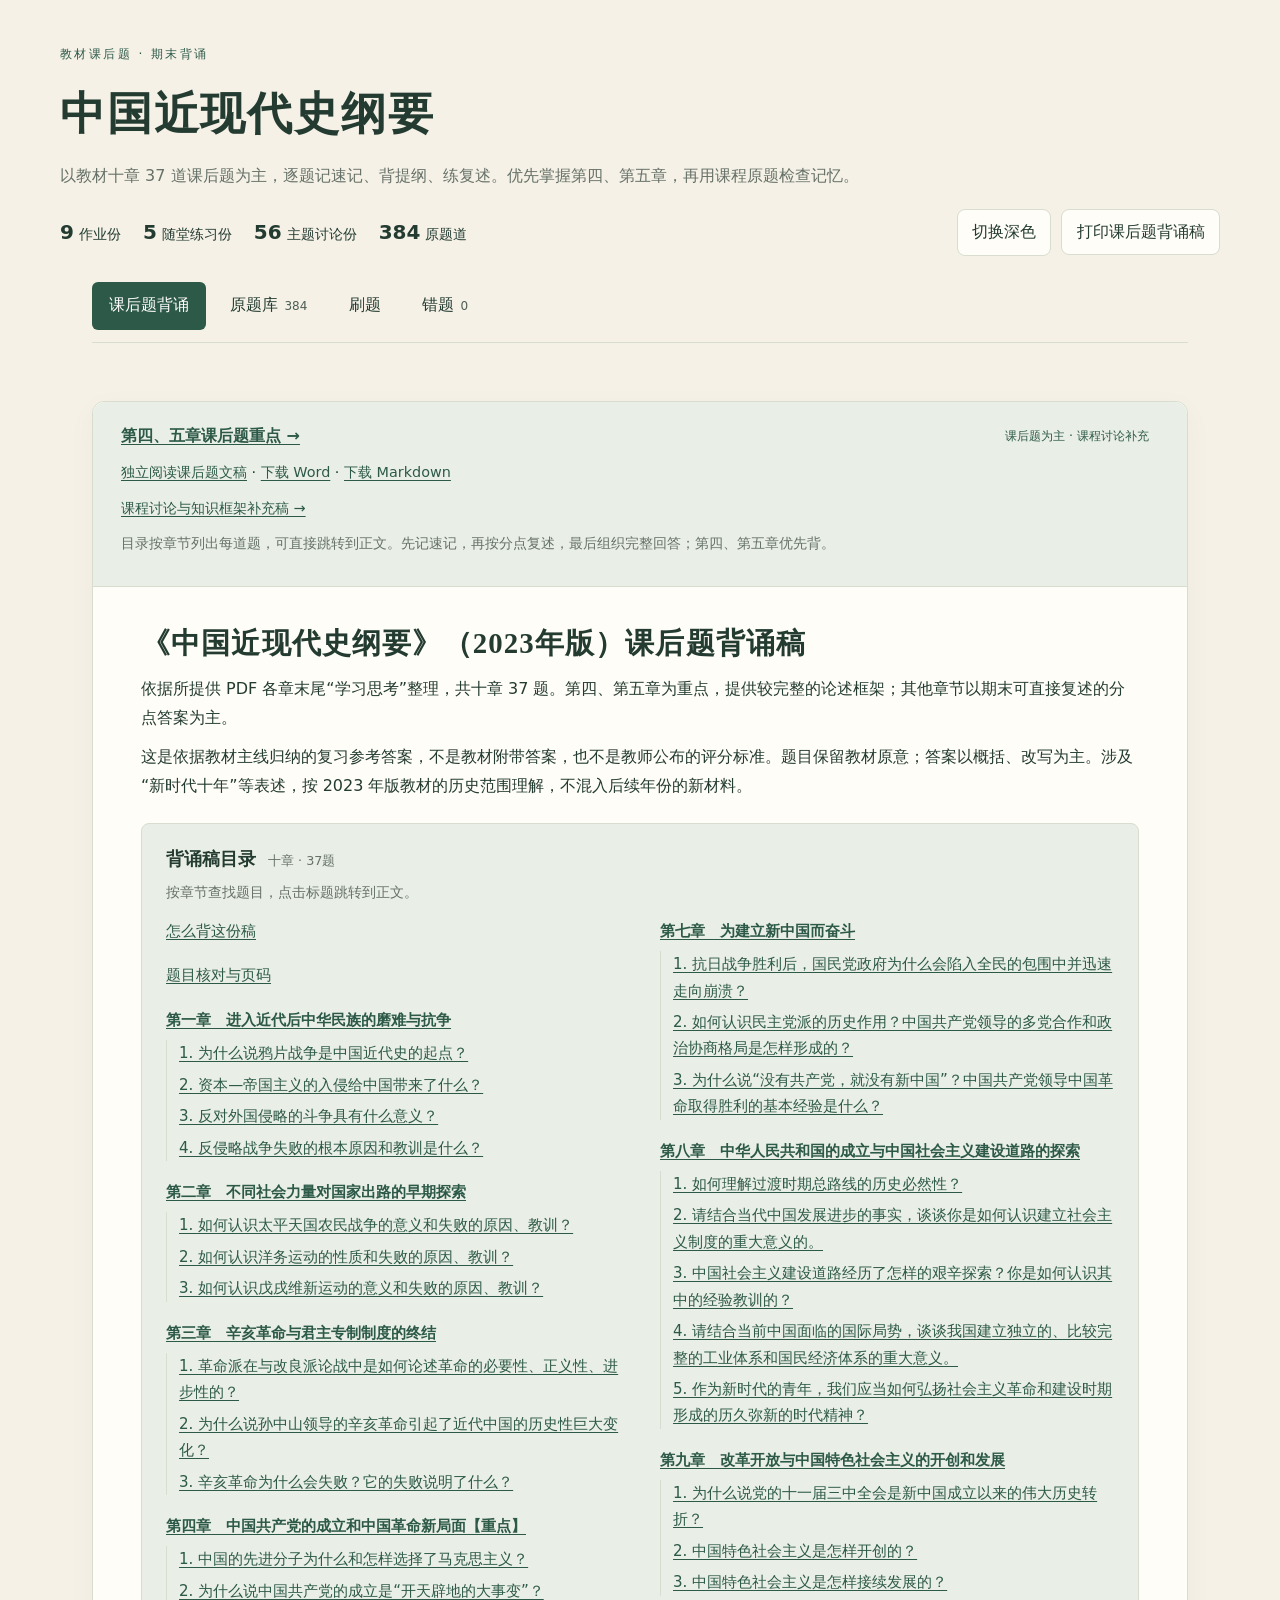
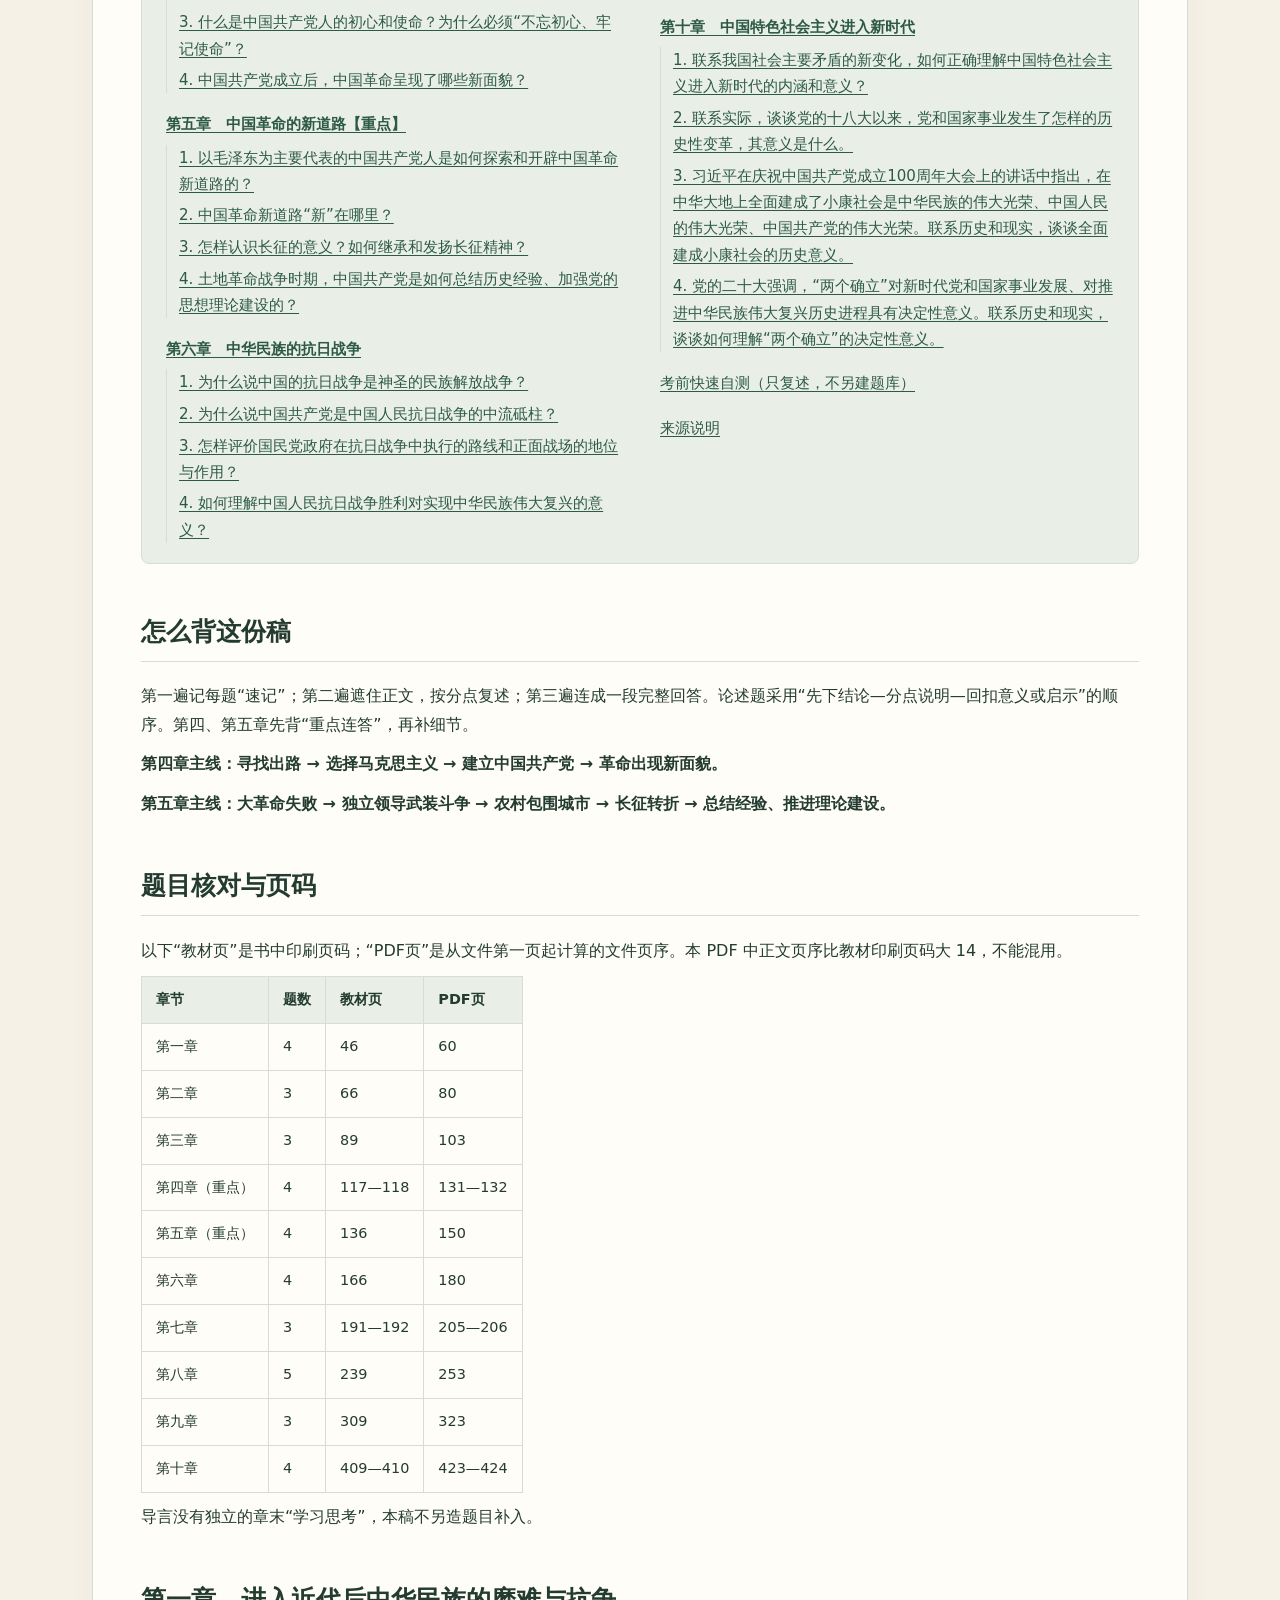
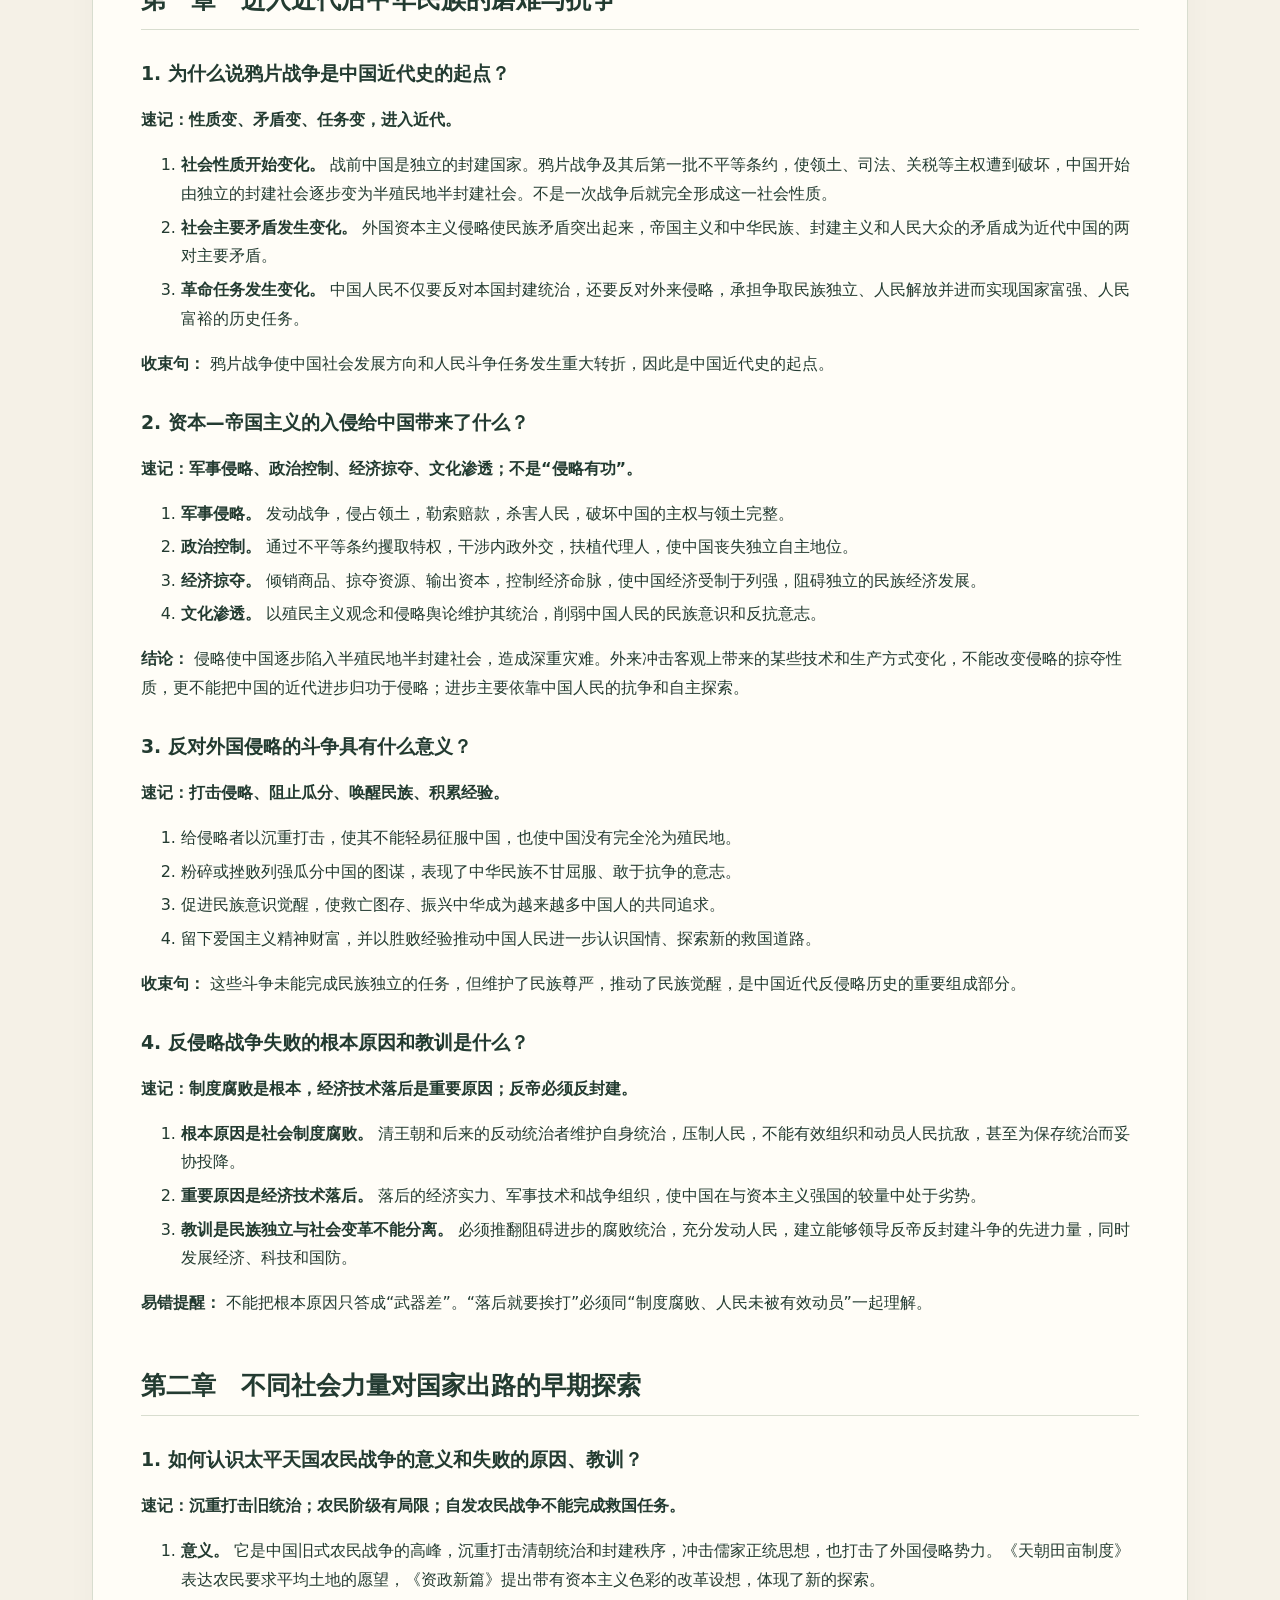
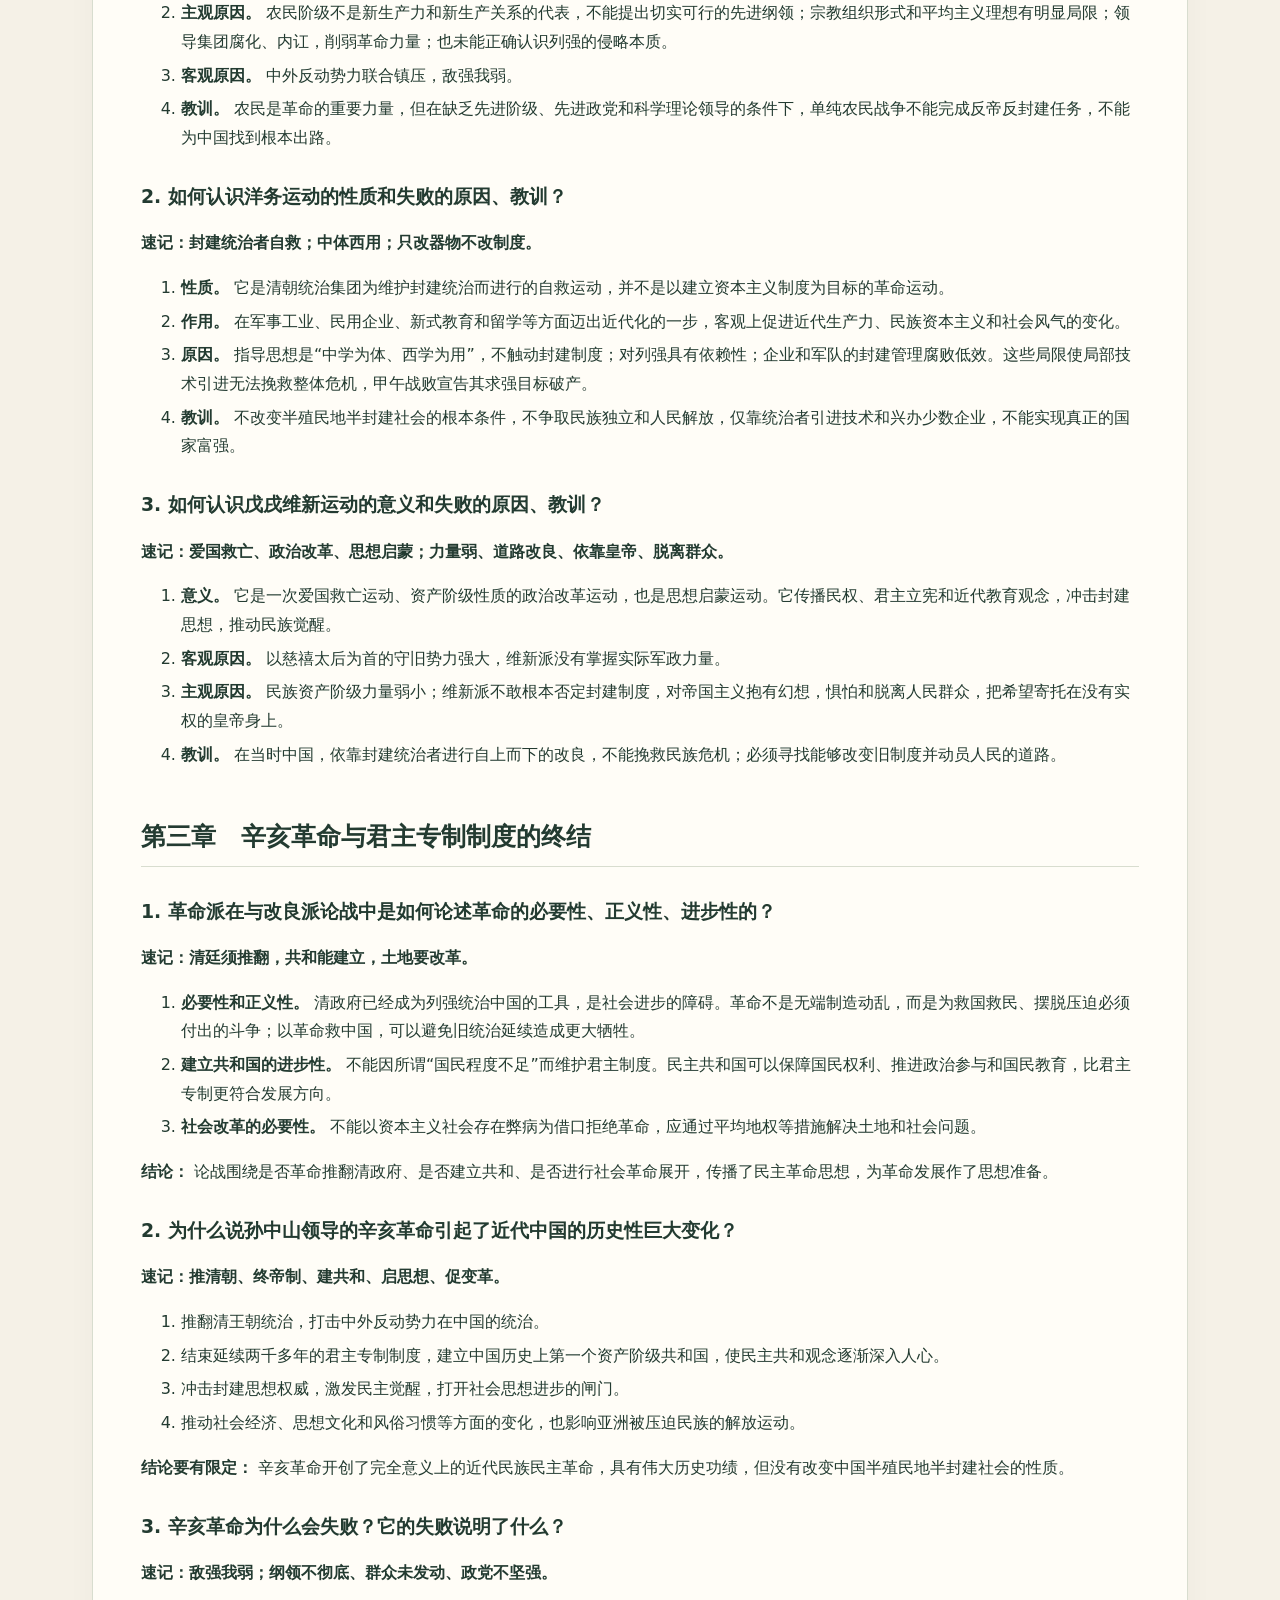
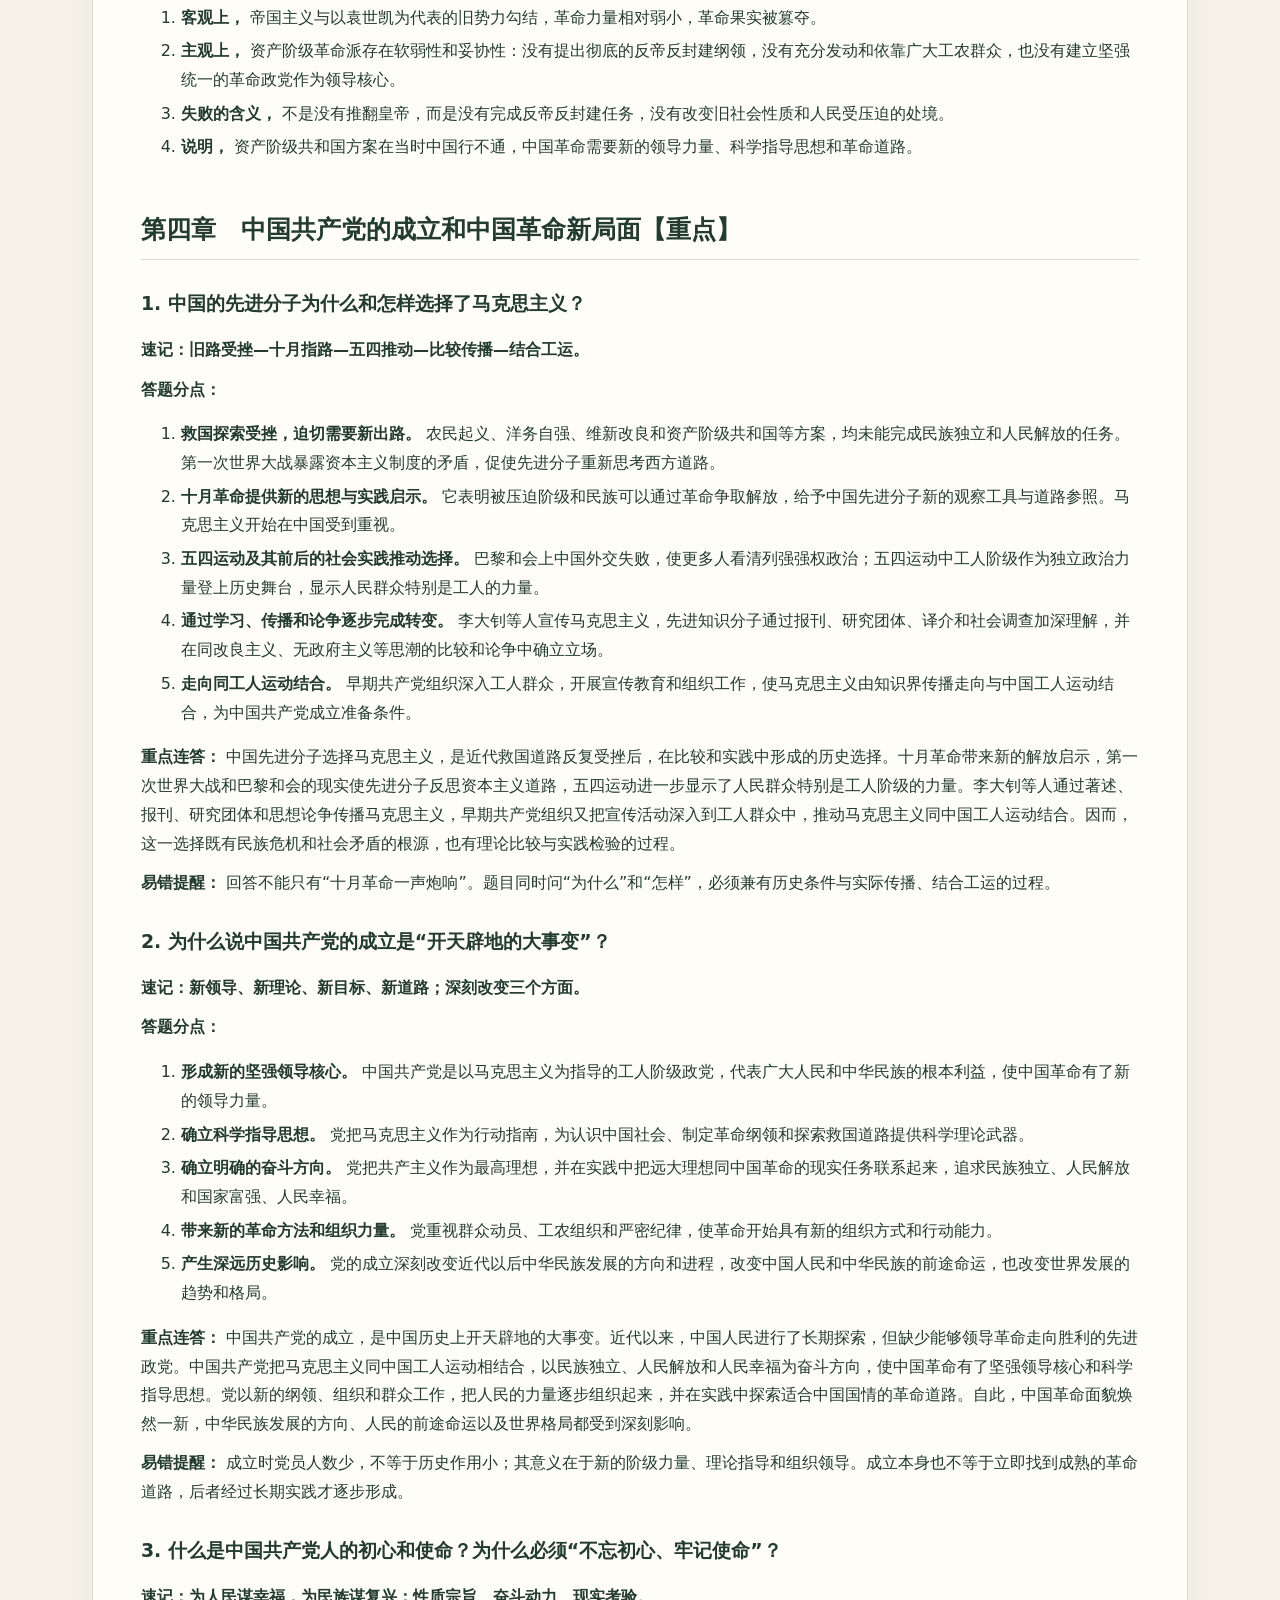
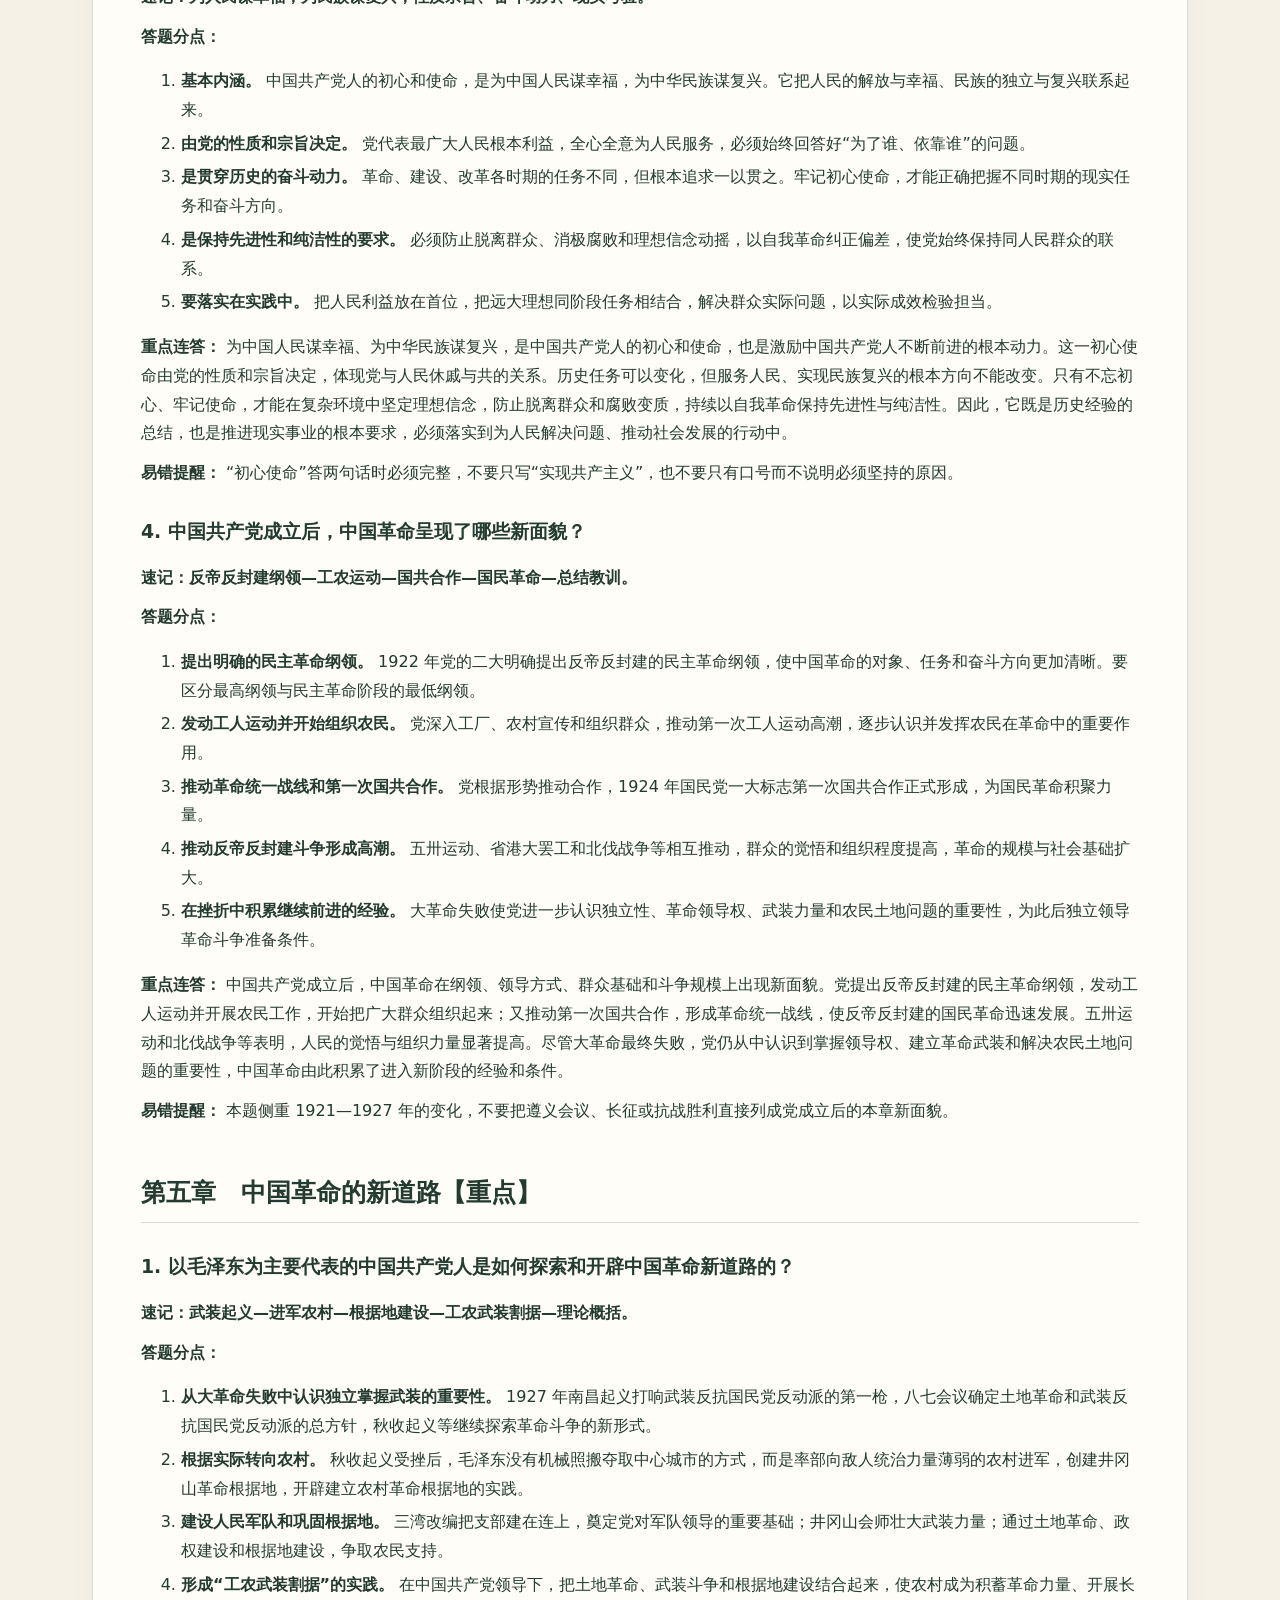
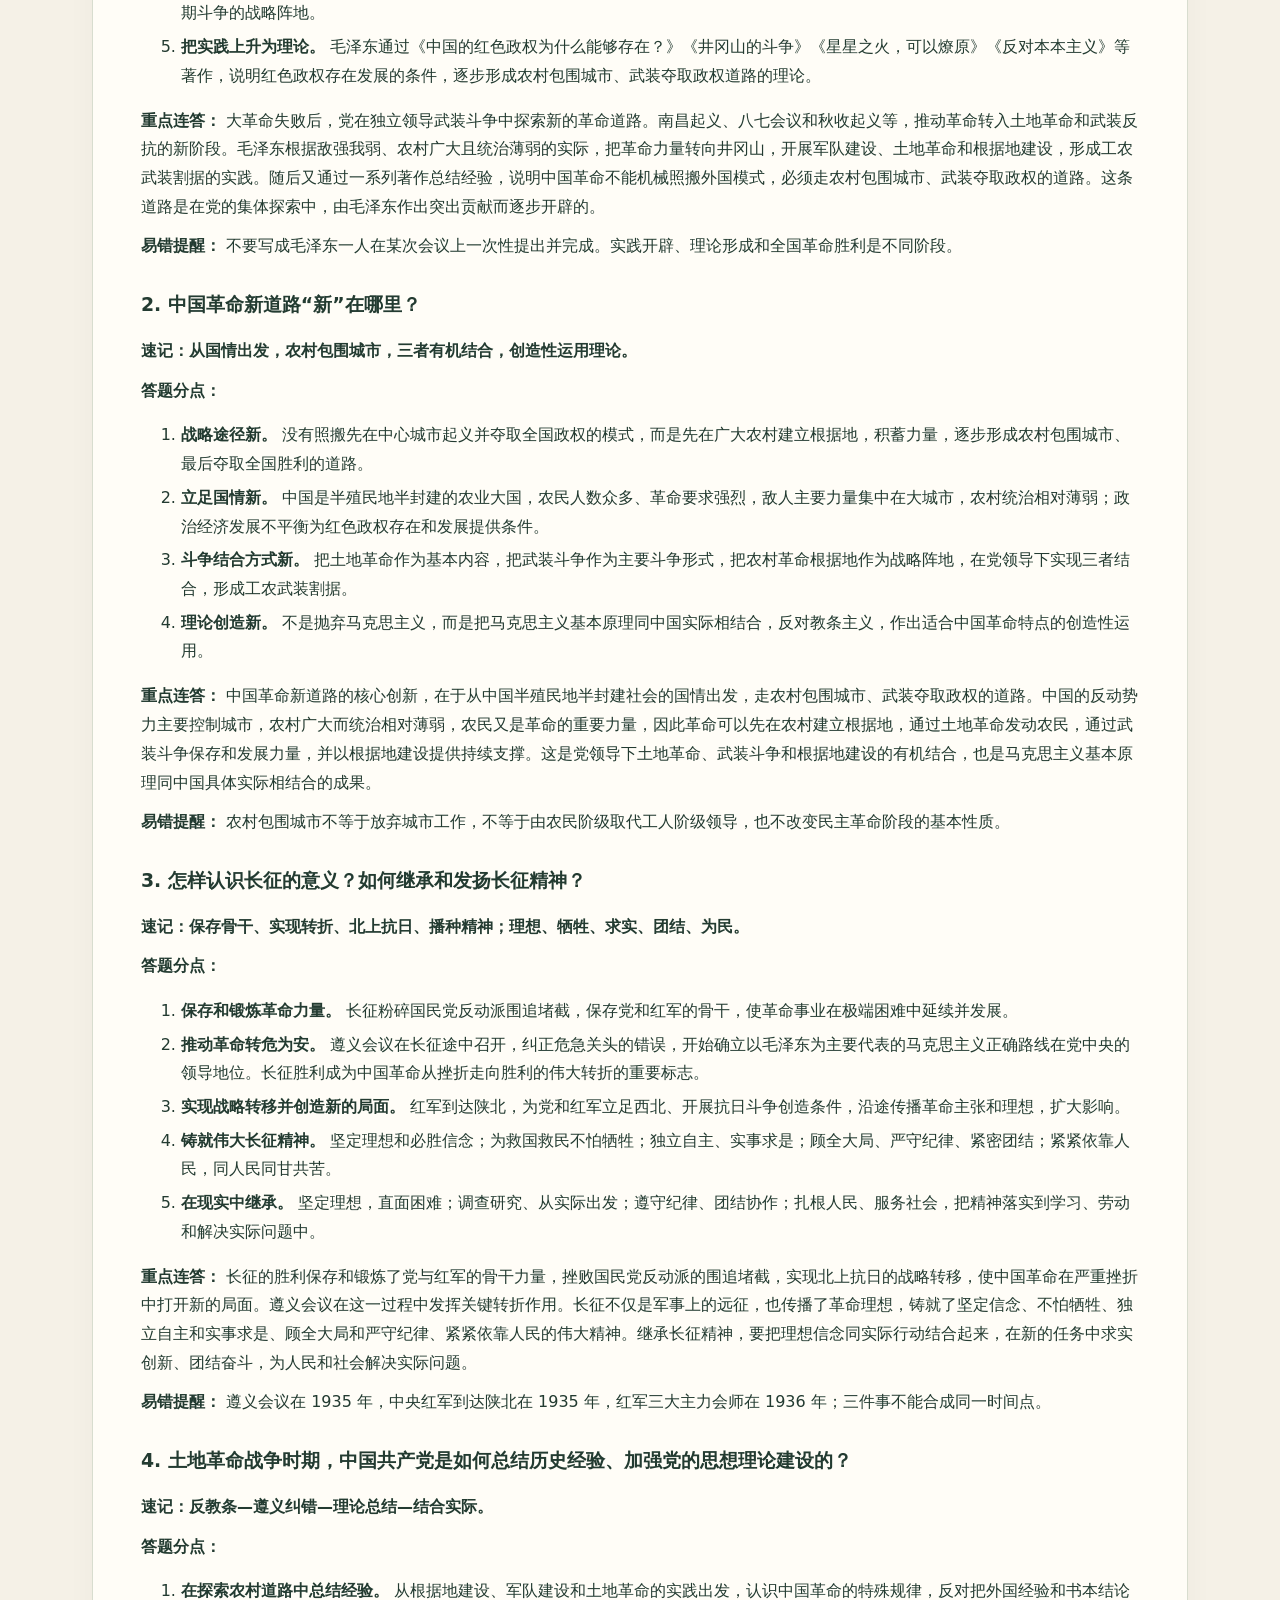
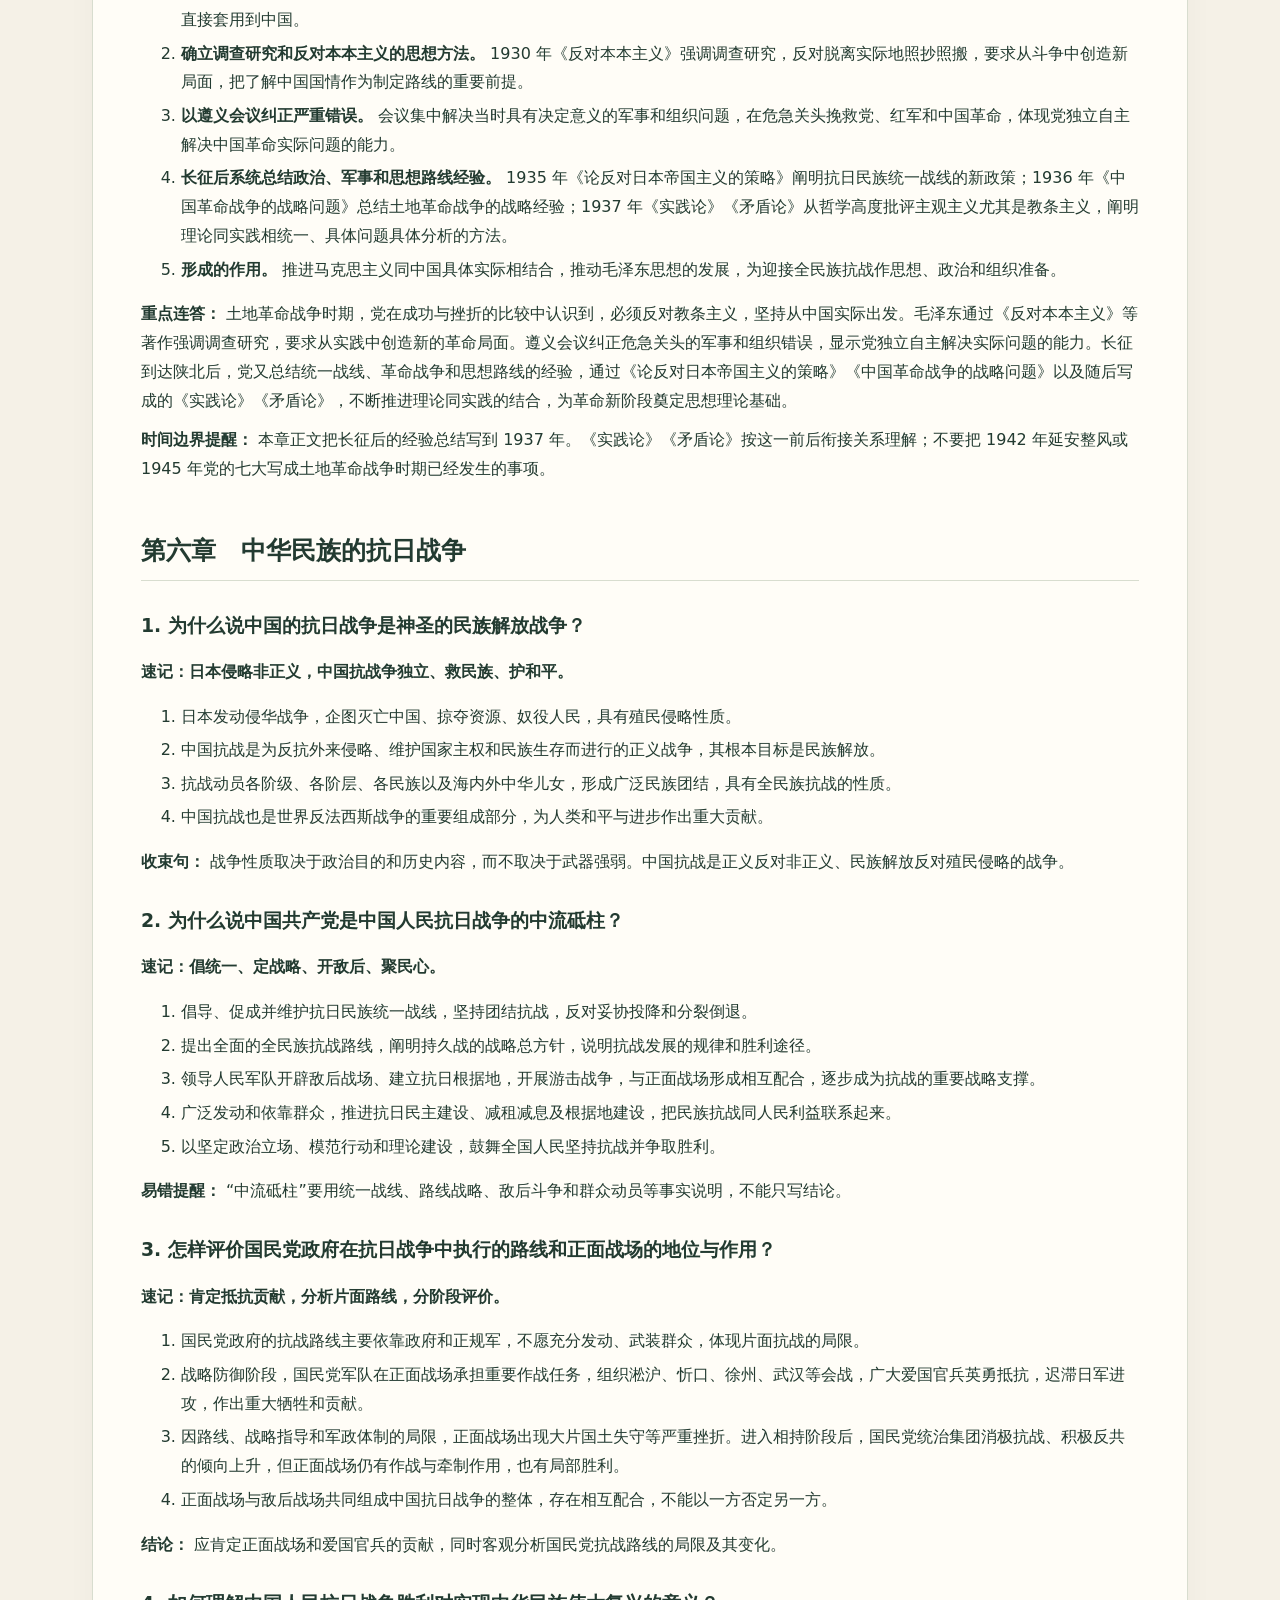
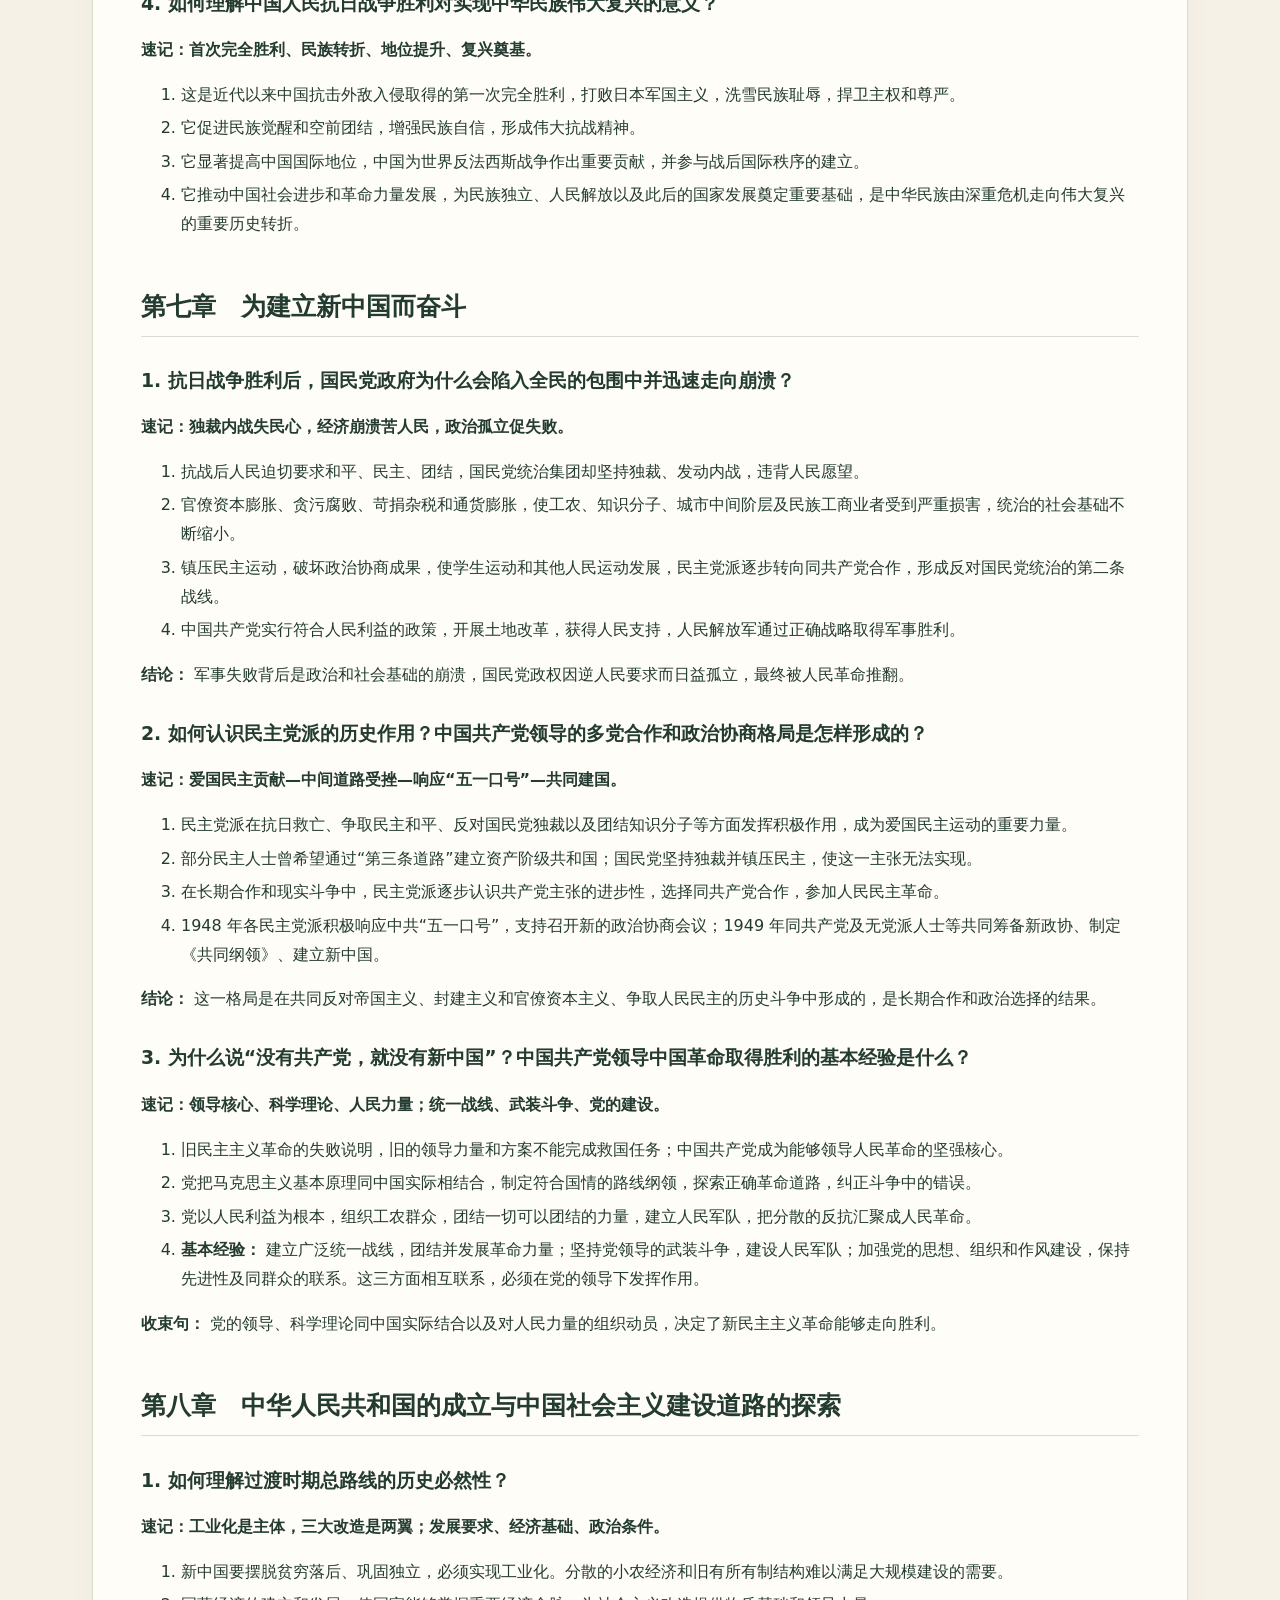
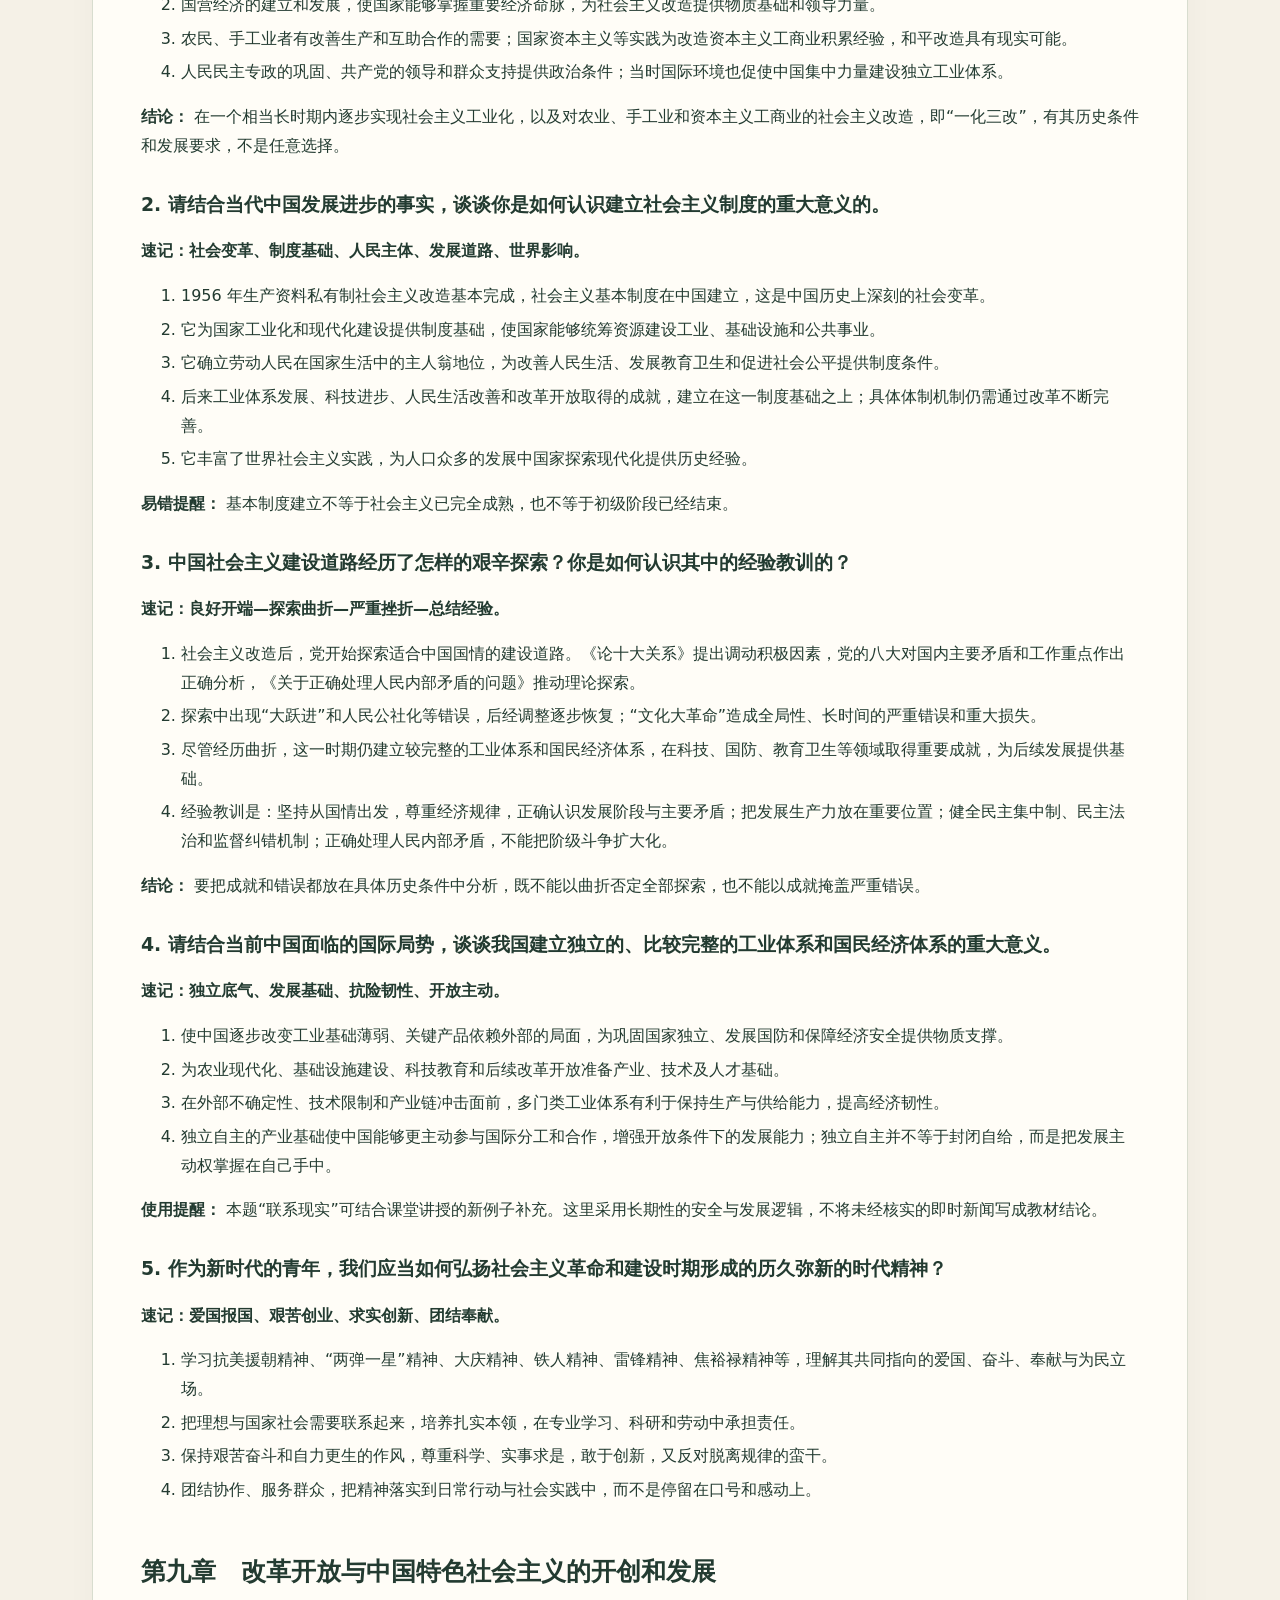
==== commit aaa766d1: "Improve study guides and deduplicated randomized practice" ====
--- a/index.html
+++ b/index.html
@@ -3,7 +3,8 @@
 <head>
 <meta charset="utf-8">
 <meta name="viewport" content="width=device-width,initial-scale=1">
-<meta name="color-scheme" content="light">
+<meta name="color-scheme" content="light dark">
+<script src="theme.js"></script>
 <title>中国近现代史纲要 · 复习知识库</title>
 <style>
 :root{--paper:#f5f1e7;--sheet:#fffdf7;--ink:#233b31;--muted:#667167;--green:#2d5948;--pale:#e9efe6;--line:#d8ddcf;--rust:#a1452d}*{box-sizing:border-box}html{scroll-behavior:smooth;scroll-padding-top:24px}body{margin:0;background:var(--paper);color:var(--ink);font-family:Inter,"Noto Sans SC","Microsoft YaHei",system-ui,sans-serif;line-height:1.8;font-size:16px}button,input,select{font:inherit}button,a,input,select{touch-action:manipulation}button{cursor:pointer;border:1px solid var(--line);border-radius:8px;background:var(--sheet);color:var(--ink);padding:.48rem .9rem}button:disabled{cursor:default;opacity:.48}button:focus-visible,a:focus-visible,input:focus-visible,select:focus-visible,summary:focus-visible{outline:3px solid #b7bc7d;outline-offset:3px}button:hover:not(:disabled){border-color:var(--green);background:#edf1e8}button.primary{background:var(--green);border-color:var(--green);color:white}a{color:var(--green);text-underline-offset:3px}p{margin:.65em 0}h1,h2,h3,h4{font-weight:650;line-height:1.45}h1{font-family:Georgia,"Noto Serif SC","Songti SC",SimSun,serif;font-size:clamp(1.8rem,4vw,2.8rem);letter-spacing:.04em;margin:.35em 0}h2{font-size:1.55rem}h3{font-size:1.18rem}small,.small{font-size:.84rem}.muted{color:var(--muted)}.wrap{max-width:1160px;margin:auto;padding:0 32px}.masthead{padding:44px 0 26px}.eyebrow{font-size:.76rem;letter-spacing:.2em;color:var(--green)}.intro{max-width:820px;color:var(--muted);margin:12px 0 18px}.hero-bottom,.toolbar,.practice-toolbar,.bank-title{display:flex;gap:12px;align-items:center;justify-content:space-between;flex-wrap:wrap}.metrics{display:flex;gap:22px;flex-wrap:wrap;font-size:.88rem}.metrics strong{font-size:1.25rem;color:var(--ink);margin-right:5px}.pill{display:inline-flex;align-items:center;padding:3px 10px;border-radius:50px;background:var(--pale);font-size:.78rem;color:var(--green)}.nav{display:flex;gap:8px;border-bottom:1px solid var(--line);padding-bottom:12px;flex-wrap:wrap}.nav button{border:0;background:transparent;border-radius:6px;padding:.6rem 1.05rem}.nav button[aria-selected=true]{background:var(--green);color:#fff}.nav span{font-size:.75rem;opacity:.8;margin-left:6px}.panel{margin:25px 0 40px}[hidden]{display:none!important}.sheet{background:var(--sheet);border:1px solid var(--line);border-radius:12px;box-shadow:0 8px 30px #233b3109}.guide-top{padding:20px 28px;border-bottom:1px solid var(--line);background:#f0f3e9;border-radius:12px 12px 0 0}.guide-top p{font-size:.9rem;max-width:800px}.guide-top .quick-link{font-weight:600}.reading{padding:26px 48px 52px;max-width:100%;overflow-wrap:anywhere}.reading h1{font-size:1.8rem}.reading h2{margin-top:2em;border-bottom:1px solid var(--line);padding-bottom:.45em}.reading h3{margin-top:1.6em}.reading table{border-collapse:collapse;display:block;max-width:100%;overflow:auto;font-size:.9rem}.reading th,.reading td{border:1px solid var(--line);padding:10px 14px;text-align:left;vertical-align:top}.reading th{background:var(--pale)}.reading blockquote{margin:1.2em 0;padding:10px 20px;background:var(--pale);border-left:3px solid #7c9472}.reading li{margin:.3em 0}.reading code{font-size:.9em;white-space:normal}.reading details{margin:1em 0}.reading a{overflow-wrap:anywhere}.filters{margin:22px 0 20px;padding:20px}.filter-grid{display:grid;grid-template-columns:1fr 1fr 1.4fr 2fr;gap:12px;margin-top:12px}.field{display:flex;flex-direction:column;gap:5px}.field label{font-size:.78rem;color:var(--muted)}select,input[type=search]{width:100%;min-width:0;border:1px solid var(--line);border-radius:6px;background:var(--sheet);padding:8px 10px;color:var(--ink)}.bank-title{margin:18px 0}.bank-title h2{margin:0;font-size:1.3rem}.count-note{font-size:.85rem;color:var(--muted)}.question-card{padding:24px 28px;margin:14px 0;overflow-wrap:anywhere}.question-meta{display:flex;gap:7px;align-items:center;flex-wrap:wrap;color:var(--muted);font-size:.76rem;margin-bottom:12px}.question-number{color:var(--green);font-weight:700;font-variant-numeric:tabular-nums}.question-stem{font-size:1.08rem;line-height:1.85;white-space:pre-wrap;margin:6px 0 14px}.options{list-style:none;padding:0;margin:12px 0}.options li{padding:5px 0;white-space:pre-wrap}.option-key{display:inline-block;min-width:1.65em;font-weight:600}.source-line{font-size:.8rem;color:var(--muted);margin-top:16px}.question-card details{margin-top:14px;padding-top:12px;border-top:1px dashed var(--line)}summary{cursor:pointer;color:var(--green);font-size:.88rem;font-weight:600}.answer-body{padding:9px 0 1px;font-size:.94rem;white-space:pre-wrap}.answer-line{font-weight:600;color:var(--green)}.answer-label{font-size:.76rem;font-weight:600;display:block;margin:12px 0 3px;color:var(--muted)}.answer-note{color:#876923;font-size:.82rem}.question-card pre{white-space:pre-wrap;font:inherit;font-size:.82rem;color:var(--muted);margin:10px 0}.question-card .raw-details{border:0;padding:0}.raw-details summary{font-size:.78rem;font-weight:400;color:var(--muted)}.pager{display:flex;gap:12px;justify-content:center;align-items:center;margin:26px 0}.progress-bar{height:5px;background:#e0e6d9;border-radius:8px;margin:14px 0 20px;overflow:hidden}.progress-bar div{height:100%;background:var(--green);width:0;transition:width .2s}.practice-card{padding:28px 32px;max-width:900px;margin:0 auto}.practice-card fieldset{padding:0;border:0;margin:0;min-width:0}.practice-card legend{width:100%;padding:0;font-size:1.15rem;font-weight:550;margin-bottom:18px;white-space:pre-wrap}.choice{display:flex;gap:10px;align-items:flex-start;cursor:pointer;border:1px solid var(--line);border-radius:8px;padding:12px 14px;margin:10px 0;line-height:1.65;white-space:pre-wrap}.choice:has(input:checked){border-color:var(--green);background:#eef2e8}.choice input{margin-top:6px;flex:none;accent-color:var(--green);width:17px;height:17px}.choice.correct-choice{border-color:#789d70;background:#eef4e8}.choice.wrong-choice{border-color:#c39280;background:#fff1e9}.practice-actions{display:flex;gap:10px;align-items:center;margin-top:22px;flex-wrap:wrap}.feedback{margin:20px 0;padding:14px 18px;border-radius:8px;background:#edf3e7;border:1px solid #c8d6c0}.feedback.incorrect{background:#fff1e9;border-color:#e4c3b1;color:#8b3925}.feedback.ungraded{background:#f6f1e4;border-color:#dfd4ae;color:#796024}.practice-empty,.empty{padding:44px 28px;text-align:center;color:var(--muted)}.practice-empty h3{color:var(--ink)}.archive{padding:20px 24px;margin-top:25px}.archive summary{font-weight:500}.source-list{list-style:none;padding:0;font-size:.85rem}.source-list li{padding:10px 0;border-bottom:1px solid var(--line)}.source-list li:last-child{border:0}.source-count{margin-left:10px;font-size:.78rem;color:var(--muted)}.progress-footer{margin:28px 0 32px;padding:20px 0;border-top:1px solid var(--line)}.progress-controls{display:flex;gap:8px;flex-wrap:wrap}.progress-note{margin-top:8px;color:var(--muted);font-size:.78rem}.notice{margin:14px 0;padding:10px 14px;border:1px solid #dfd4ae;background:#fbf5e5;border-radius:7px;font-size:.86rem;color:#765d25}.status{min-height:1.7em;margin-top:10px;font-size:.86rem;color:var(--green)}.footer-line{font-size:.75rem;color:var(--muted);margin-bottom:30px}
@@ -11,17 +12,18 @@
 @media(max-width:420px){.filter-grid{grid-template-columns:1fr}.field:last-child{grid-column:auto}.metrics{gap:6px 14px}.hero-bottom>button{width:100%}.progress-controls{width:100%}.nav button{font-size:.88rem}.question-card,.practice-card{padding:16px}.reading{padding:12px 16px 26px}}
 @media print{@page{size:A4;margin:18mm 17mm}body{background:white;font-size:10.5pt;color:#17281e;line-height:1.65}.wrap{max-width:none;padding:0}.masthead,.nav,.filters,.guide-top,.progress-footer,.footer-line,#bankPanel,#practicePanel,#globalNotice,#appStatus{display:none!important}#guidePanel{display:block!important;margin:0}.sheet{background:white;border:0;border-radius:0;box-shadow:none}.reading{padding:0;overflow:visible}.reading h1{font-size:20pt}.reading h2{font-size:15pt;margin-top:1.5em;break-after:avoid}.reading h3,.reading h4{break-after:avoid}.reading h3{font-size:12pt}.reading p,.reading li{orphans:3;widows:3}.reading a{color:inherit;text-decoration:none}.reading table{display:table;overflow:visible;font-size:9pt;width:100%}.reading tr,.reading blockquote{break-inside:avoid}.reading th,.reading td{padding:5px 7px}.reading details>*{display:block!important}.reading details summary{display:block!important}.reading details summary::marker{content:''}.reading [hidden]{display:block!important}.reading .no-print{display:none!important}}
 </style>
+<link rel="stylesheet" href="theme.css">
 </head>
-<body>
+<body id="page-top">
 <header class="masthead wrap">
-  <div class="eyebrow">课程材料 · 离线复习</div>
+  <div class="eyebrow">教材课后题 · 期末背诵</div>
   <h1 id="courseTitle">中国近现代史纲要</h1>
-  <p class="intro">先把知识框架和论述提纲读熟，再用原题检查记忆。第四、五章讨论重点设有专门入口；客观题按平台公布答案核对。</p>
-  <div class="hero-bottom"><div id="metrics" class="metrics"></div><button id="printButton">打印背诵稿</button></div>
+  <p class="intro">以教材十章 37 道课后题为主，逐题记速记、背提纲、练复述。优先掌握第四、第五章，再用课程原题检查记忆。</p>
+  <div class="hero-bottom"><div id="metrics" class="metrics"></div><div class="header-actions"><button type="button" class="theme-toggle" data-theme-toggle aria-pressed="false" hidden>切换深色</button><button id="printButton">打印课后题背诵稿</button></div></div>
 </header>
 <main class="wrap">
   <nav class="nav" aria-label="复习方式">
-    <button type="button" data-view="guide" aria-selected="true">背诵稿</button>
+    <button type="button" data-view="guide" aria-selected="true">课后题背诵</button>
     <button type="button" data-view="bank" aria-selected="false">原题库<span id="bankCount"></span></button>
     <button type="button" data-view="practice" aria-selected="false">刷题</button>
     <button type="button" data-view="mistakes" aria-selected="false">错题<span id="mistakeCount">0</span></button>
@@ -39,466 +41,289 @@
     <div id="filterResult" class="count-note" style="margin-top:12px"></div>
   </section>
   <section id="guidePanel" class="panel sheet" aria-label="背诵稿">
-    <div class="guide-top"><div class="toolbar"><a id="discussionJump" class="quick-link" href="#discussion-focus">第四、五章讨论重点 →</a><span class="pill">背诵稿为主 · 原题辅助</span></div><p><a href="教材课后题背诵稿.html" target="_blank" rel="noopener">教材课后题背诵稿（十章 37 题，重点第四、五章）</a> · <a href="教材课后题背诵稿.docx" download>下载 Word 文稿</a></p><p class="muted">教材课后题单独整理为文稿，未加入刷题池。下面保留课程材料背诵内容，打印时完整展开。参考提纲用于组织论述，平台答案与整理内容分别标注。</p></div>
-    <article id="guideContent" class="reading"><h1 id="section-1">《中国近现代史纲要》期末背诵稿</h1>
-<p>整理日期：2026年11月20日。以本课程已经采集的真实作业、任务随堂练习和教师主题讨论为依据；按教材内容归章，重点背第4、5章主题讨论。本稿是针对现有题库的复习材料，不代表教师划定的完整期末范围。</p>
-<h2 id="section-2">先认准来源和章号</h2>
-<table><thead><tr><th>来源</th><th>本次材料</th><th>用法</th></tr></thead><tbody><tr><td>作业</td><td>9份，共274题</td><td>抽取反复出现的事实、概念和辨析；平台答案以每道题的“正确答案”栏为准</td></tr><tr><td>任务中的随堂练习</td><td>5组，共93题</td><td>用重复考点检验记忆；不是章节学习页面中的全部任务</td></tr><tr><td>教师任务主题讨论</td><td>20题</td><td>全部收入本稿；答案均为“整理参考提纲”，不是教师标准答案</td></tr><tr><td>独立“讨论”目录中的章节讨论</td><td>本学期36题</td><td>与20个任务主题合计56题：第4、5章11题重点详解，其余45题一般简要；其中其他30个章节题收于补充篇</td></tr></tbody></table>
-<p>注意：平台“专题”编号与教材章号不同。用户强调的第四、第五章，指下面的新文化、五四、建党、大革命和革命新道路、长征这些内容。</p>
-<table><thead><tr><th>教材内容归属</th><th>对应作业</th><th>对应随堂练习</th></tr></thead><tbody><tr><td>导论</td><td>第一专题，8题</td><td>随堂练习（导论），11题；随堂练习1-3相关题</td></tr><tr><td>第1章：进入近代后中华民族的磨难与抗争</td><td>第二专题，59题</td><td>随堂练习第一章1，8题；随堂练习1-3相关题</td></tr><tr><td>第2章：不同社会力量对国家出路的早期探索</td><td>第三专题，38题</td><td>随堂练习1-3相关题</td></tr><tr><td>第3章：辛亥革命与君主专制制度的终结</td><td>第四专题，25题</td><td>随堂练习1-3相关题</td></tr><tr><td>第4章：中国共产党成立和中国革命新局面</td><td>第五专题25题＋第六专题22题</td><td>随堂练习4-5相关题</td></tr><tr><td>第5章：中国革命的新道路</td><td>第七专题2025，32题</td><td>随堂练习4-5相关题</td></tr><tr><td>第6章：中华民族的抗日战争</td><td>第八专题2025，40题</td><td>随堂练习6-7相关题</td></tr><tr><td>第7章：为建立新中国而奋斗</td><td>2025专题九除第9、22题，共23题</td><td>随堂练习6-7相关题</td></tr><tr><td>第8章：新中国成立初期相关内容</td><td>2025专题九第9、22题，共2题</td><td>本次未采集对应随堂题</td></tr></tbody></table>
-<p>后三组综合随堂练习分别有25、24、25题。现有客观题主要覆盖导论至第7章，少量涉及第8章新中国成立初期内容；第9章及之后暂无客观题。章节讨论的覆盖范围另计，不能据讨论题推称已经采集到对应章节的客观题。</p>
-<h2 id="section-3">背诵顺序</h2>
-<p>第一轮背第4、5章的主线、任务讨论16—20和新增章节讨论A1—A6，能脱稿说出“概念—历史事例—当代行动”。第二轮背各章“应背要点”和易混辨析。第三轮遮住客观题清单后的答案，做短时自测。讨论题先记关键词，再记分点，最后练成连贯回答；无需逐字死记参考稿。</p>
-<h2 id="discussion-focus">第四、第五章主题讨论：11题优先背</h2>
-<p>这11题包括任务主题16—20与独立章节讨论A1—A6，均为整理参考提纲，不是教师标准答案。先记关键词和分点，再练成约200—350字的连贯回答。原任务18—20正文为空，题干来自任务标题；章节讨论使用教师正文，目录短标题只作来源标识。</p>
-<p><strong>第四章：五四、建党与思想力量（6题）</strong></p>
-<h3 id="section-5">16. 五四运动的爱国进步民主科学精神在当代如何体现？与今天的核心价值观有什么联系？</h3>
-<p>归属：第4章；优先级：重点；状态：整理参考提纲。</p>
-<p><strong>关键词：</strong>爱国是核心｜进步｜民主｜科学｜核心价值观｜实践转化</p>
-<p><strong>分点提纲：</strong></p>
-<ol><li>先界定五四精神：爱国、进步、民主、科学，核心是爱国主义。</li><li>分别解释当代行动：服务国家需要、勇于改革创新、依法有序参与公共事务、尊重事实和科学方法。</li><li>联系社会主义核心价值观：国家层面的富强民主文明和谐、社会层面的自由平等公正法治、公民层面的爱国敬业诚信友善。</li><li>联系是精神传承和实践发展，不是把两组概念机械一一等同。</li><li>结尾回到青年学习、劳动、创新和社会服务。</li></ol>
-<p><strong>可背诵参考：</strong>五四精神的主要内容是爱国、进步、民主、科学，核心是爱国主义。在当代，爱国体现为把个人理想同国家发展、民族复兴结合起来，认真学习、服务人民；进步体现为勇于创新，在实践中解决问题；民主体现为尊重人民主体地位，增强规则意识，依法有序参与公共事务；科学体现为尊重事实、坚持求真，反对迷信和盲从。五四精神与社会主义核心价值观在追求国家富强、社会进步和人的发展上相通，能够为践行爱国、敬业、诚信等价值要求提供精神动力。但二者形成于不同历史条件，不能机械等同。青年应把精神认同落实到勤学、实干、创新和奉献中。</p>
-<h3 id="section-6">17. 新时代青年如何传承五四精神，担负民族复兴大任</h3>
-<p>归属：第4章；优先级：重点；状态：整理参考提纲。</p>
-<p><strong>关键词：</strong>远大理想｜热爱祖国｜担当责任｜砥砺奋斗｜过硬本领｜品德修为</p>
-<p><strong>分点提纲：</strong></p>
-<ol><li>立远大理想，把个人选择放到国家和人民需要中理解。</li><li>热爱祖国，担当时代责任，关心社会、服务人民。</li><li>砥砺奋斗，敢于面对困难，在实践中增长才干。</li><li>练就过硬本领，锤炼品德修为，做到求真、诚信、守纪。</li><li>用专业学习、科研创新、基层实践或志愿服务举一两个可落实的例子。</li></ol>
-<p><strong>可背诵参考：</strong>新时代青年传承五四精神，首先要树立远大理想，把个人发展同国家前途、民族命运联系起来，在热爱祖国、服务人民中明确奋斗方向。其次，要勇于担当时代责任，关心社会现实，主动参加社会实践和志愿服务，把责任意识转化为解决实际问题的行动。再次，要发扬奋斗精神，遇到困难不退缩，在学习和实践中磨炼意志。同时，要练就过硬本领，坚持求真务实，重视专业学习、科学方法和创新能力，努力回应国家发展需要。最后，要锤炼品德修为，做到诚实守信、遵纪守法、团结协作。传承五四精神应体现在日常选择和长期坚持之中，以有理想、敢担当、能吃苦、肯奋斗的行动担负民族复兴责任。</p>
-<h3 id="section-7">18. 马克思主义的“主义”与共产党人的“信仰”如何转化为改造中国的强大现实力量？</h3>
-<p>归属：第4章；优先级：重点；状态：整理参考提纲。</p>
-<p><strong>关键词：</strong>理论掌握群众｜工人运动｜政党组织｜中国实际｜群众路线｜革命实践</p>
-<p><strong>分点提纲：</strong></p>
-<ol><li>理论提供分析中国社会和指明革命方向的思想武器。</li><li>五四运动推动马克思主义传播及其同工人运动结合，为建党准备思想和干部。</li><li>共产党把共同信仰转为纲领、组织、纪律及持续的群众工作。</li><li>联系中国实际形成正确道路，在实践中检验和发展理论。</li><li>以建党、发动工农以及探索农村革命道路为历史例证，跨接第5章。</li></ol>
-<p><strong>可背诵参考：</strong>马克思主义和共产党人的信仰，只有同中国实际、人民群众和革命实践结合，才能转化为现实力量。第一，科学理论帮助先进分子分析中国社会的性质、矛盾和任务，形成改造社会的明确方向。第二，五四运动推动马克思主义传播及其同中国工人运动结合，为中国共产党成立准备了思想和干部条件。第三，政党组织把共同信仰转化为革命纲领、组织纪律和群众工作，使分散的群众形成有组织的行动。第四，坚持从中国实际出发，在调查研究和斗争中探索适合中国的道路，避免照搬外国经验。由思想传播到建党，再到发动工农和探索农村革命道路，说明理想信念的力量来自理论、组织与人民实践的统一。</p>
-<h3 id="section-8">A1. 为什么说中国共产党的成立是历史的必然？</h3>
-<p>归属：第4章；优先级：重点；来源短标题：中国共产党的成立；状态：整理参考提纲。</p>
-<p><strong>关键词：</strong>历史任务｜早期探索｜阶级基础｜思想基础｜组织准备｜历史选择</p>
-<p><strong>分点提纲：</strong></p>
-<ol><li>近代民族危机和人民苦难提出救亡图存、民族独立和人民解放的历史任务。</li><li>农民、地主阶级和资产阶级的早期探索没有完成任务，需要新的领导力量。</li><li>工人阶级发展并作为独立政治力量登上历史舞台，提供阶级基础。</li><li>十月革命、五四运动推动马克思主义传播及其同工人运动结合，提供思想和干部条件。</li><li>各地共产党早期组织进行理论宣传、工人工作和建党活动，组织准备走向成熟。</li></ol>
-<p><strong>可背诵参考：</strong>中国共产党的成立，是近代中国社会发展和革命斗争的必然结果。第一，民族危机和人民苦难迫切要求实现民族独立、人民解放，而以往各种救国方案没有完成这一历史任务，需要新的领导力量。第二，中国工人阶级不断发展，并在五四运动中作为独立政治力量登上历史舞台，为建党提供阶级基础。第三，十月革命推动先进分子转向马克思主义，五四运动进一步促进马克思主义传播及其同工人运动结合，为建党准备了思想和干部条件。第四，各地共产党早期组织开展理论宣传、工人工作和组织活动，使建党条件逐步成熟。因此，建党既有深刻的社会根源，也有具体的思想、阶级和组织准备，是历史和人民的选择。</p>
-<h3 id="section-9">A2. 为什么说中国共产党成立是开天辟地大事变？</h3>
-<p>归属：第4章；优先级：重点；来源短标题：开天辟地大事变；状态：整理参考提纲。</p>
-<p><strong>关键词：</strong>新的领导核心｜科学理论｜群众组织｜革命前途｜三个深刻改变</p>
-<p><strong>分点提纲：</strong></p>
-<ol><li>从中国革命有了新的领导核心解释开天辟地的含义。</li><li>以马克思主义为指导，明确理想、纲领并组织群众实践。</li><li>把建党意义与随后探索中国道路、改变革命面貌联系起来。</li><li>以深刻改变中国人民和中华民族、中国社会、世界发展的历史进程作总体概括。</li><li>不要误写成建党当天已经完成革命任务或立即确立全部成熟路线。</li></ol>
-<p><strong>可背诵参考：</strong>中国共产党成立之所以被称为开天辟地的大事变，在于它使中国革命有了新的领导核心和科学理论指导，改变了此前各种力量难以完成救国任务的局面。党以马克思列宁主义为基础，把实现共产主义作为最高理想和最终目标，肩负民族复兴使命，并通过组织工农群众把理想转化为实践。此后，党在斗争中不断总结经验、纠正错误，探索适合中国实际的革命道路，使中国革命面貌焕然一新。从历史进程看，建党深刻改变了中国人民和中华民族的前途命运、中国社会的发展方向和进程，也影响了世界发展趋势和格局。这里强调的是建党的历史起点意义，并不意味着建党当天已经解决一切革命问题。</p>
-<h3 id="section-10">A3. 你认为五四运动对你最大的影响是什么？我们今天应该如何传承五四精神？</h3>
-<p>归属：第4章；优先级：重点；来源短标题：五四运动影响；状态：整理参考提纲。</p>
-<p><strong>关键词：</strong>个人理解｜爱国责任｜求真精神｜独立思考｜学习实践｜避免编造经历</p>
-<p><strong>分点提纲：</strong></p>
-<ol><li>以第一人称说明影响：把个人成长同国家和社会责任联系起来，追求真理并勇于担当。</li><li>准确说明五四精神四方面内容及爱国主义核心。</li><li>从学习科学知识、理性判断、实践服务和持续奋斗分别提出行动。</li><li>个人经历由本人替换补充，不虚构已参加的活动或成果。</li></ol>
-<p><strong>可背诵参考：</strong>五四运动给我最大的启示，是青年应把个人成长同国家前途、社会责任联系起来，并以追求真理的态度对待学习和生活。五四青年面对民族危机勇于行动，启发我思考专业学习能够怎样服务社会。今天传承爱国、进步、民主、科学的五四精神，首先要坚定理想，把爱国情感落实为认真学习和踏实做事；其次要尊重事实，培养独立思考和科学判断能力，不盲从信息、不回避问题；再次要增强公共责任，依法有序参与社会事务，在实践和服务中理解群众需要；最后要坚持奋斗，勇于创新、团结协作。五四精神的生命力，在于一代代青年把时代责任转化为具体行动。作答时可再加入自己的真实学习或实践例子。</p>
-<p><strong>第五章：革命新道路与长征精神（5题）</strong></p>
-<h3 id="section-11">19. 说说长征中你印象中最深的故事，谈谈对长征精神的理解</h3>
-<p>归属：第5章；优先级：重点；状态：整理参考提纲。</p>
-<p><strong>关键词：</strong>半条被子｜人民立场｜理想信念｜艰苦奋斗｜团结纪律｜军民团结</p>
-<p><strong>分点提纲：</strong></p>
-<ol><li>选择有可靠出处的半条被子故事，交代长征途中、汝城沙洲村和徐解秀。</li><li>抓住三名女红军离开时把仅有的被子剪下一半留给村民这一情节，不编造对话。</li><li>由具体故事解释为人民服务、军民团结与依靠群众。</li><li>扩展长征精神：理想与人民利益至上、不怕牺牲、实事求是独立自主、顾全大局严守纪律、依靠人民艰苦奋斗。</li><li>联系当下的学习实践，不停留于感动。</li></ol>
-<p><strong>可背诵参考：</strong>我印象最深的是“半条被子”的故事。长征途中，三名女红军在湖南汝城沙洲村借宿徐解秀家，离开时，把仅有的一床被子剪下一半留给她。这个细节体现了红军与人民群众的深厚感情，也说明革命队伍为什么能够获得群众支持。我理解的长征精神，既包括坚定理想信念、把人民利益放在重要位置，也包括不怕艰难险阻和牺牲，坚持实事求是、独立自主，顾全大局、严守纪律，以及依靠群众、艰苦奋斗。它把崇高理想与具体行动联系起来，把英雄气概与人民立场统一起来。今天学习长征精神，就应在困难面前坚定目标，在集体中团结协作，并把服务他人的责任落实到日常行动中。</p>
-<h3 id="section-12">20. 如何弘扬长征精神</h3>
-<p>归属：第5章；优先级：重点；状态：整理参考提纲。</p>
-<p><strong>关键词：</strong>坚定信念｜人民至上｜实事求是｜独立自主｜团结纪律｜攻坚克难</p>
-<p><strong>分点提纲：</strong></p>
-<ol><li>用长征精神五方面内涵作理论开头。</li><li>坚定理想信念，把个人目标同国家和人民需要结合。</li><li>坚持实事求是，独立思考，调查研究，及时纠正错误。</li><li>发扬艰苦奋斗与团结协作精神，遵守纪律，承担集体责任。</li><li>坚持人民立场，在学习、科研、基层实践中解决问题，走好今天的长征路。</li></ol>
-<p><strong>可背诵参考：</strong>弘扬长征精神，要把历史中的精神力量转化为解决现实问题的行动。首先，要坚定理想信念，把个人奋斗同国家发展、人民需要联系起来，在困难面前保持方向和定力。其次，要坚持实事求是、独立自主，尊重客观条件，重视调查研究，遇到问题敢于思考，发现错误及时改正。再次，要发扬艰苦奋斗和团结协作精神，既勇于担当、攻坚克难，也顾全大局、遵守纪律，把个人努力汇入集体力量。还要坚持人民立场，关心群众需要，在社会实践和志愿服务中增强责任。对青年而言，走好今天的长征路，就是立足专业学习和实际工作，脚踏实地增长本领，把崇高理想落实为长期坚持的奋斗与奉献。</p>
-<h3 id="section-13">A4. 以毛泽东为代表的中国共产党人是如何探索和开辟中国革命新道路的？</h3>
-<p>归属：第5章；优先级：重点；来源短标题：新道路的开辟；状态：整理参考提纲。</p>
-<p><strong>关键词：</strong>大革命失败｜武装斗争｜向农村进军｜井冈山｜工农武装割据｜理论联系实际</p>
-<p><strong>分点提纲：</strong></p>
-<ol><li>交代大革命失败后的背景，以及独立领导武装斗争的必要性。</li><li>八七会议确定土地革命和武装起义方针，开展起义。</li><li>秋收起义攻打城市受挫后向农村进军，建立井冈山根据地。</li><li>把武装斗争、土地革命和根据地建设结合，形成工农武装割据。</li><li>总结实践、反对教条主义，形成农村包围城市、武装夺取政权道路理论。</li></ol>
-<p><strong>可背诵参考：</strong>大革命失败后，中国共产党在严峻环境中独立领导武装斗争，寻找新的革命道路。八七会议确定土地革命和武装起义方针，南昌起义、秋收起义等开展武装反抗。以毛泽东为代表的共产党人根据中国政治经济发展不平衡、敌人在农村控制相对薄弱等实际情况，在攻打城市受挫后转向农村，建立井冈山等革命根据地，把武装斗争、土地革命和根据地建设结合起来，实行工农武装割据。同时，通过调查研究和总结斗争经验，在有关红色政权、井冈山斗争和星星之火的著作中逐步阐明新道路，并反对照搬外国经验和本本主义。由此，形成农村包围城市、武装夺取政权的道路，体现了马克思主义与中国实际相结合的创造精神。</p>
-<h3 id="section-14">A5. 谈谈你心中的红色精神？</h3>
-<p>归属：第5章；优先级：重点；来源短标题：红色精神；状态：整理参考提纲。</p>
-<p><strong>关键词：</strong>伟大建党精神｜理想信念｜人民立场｜实事求是｜艰苦奋斗｜团结奉献</p>
-<p><strong>分点提纲：</strong></p>
-<ol><li>说明红色精神不是一个孤立口号，而是在党的奋斗中形成的精神力量。</li><li>用伟大建党精神引出坚定信念、坚持真理、人民立场与责任担当。</li><li>用井冈山新道路和长征故事分别说明求实创新、艰苦奋斗与军民团结。</li><li>联系个人学习和社会服务，说明精神传承需要行动。</li></ol>
-<p><strong>可背诵参考：</strong>我理解的红色精神，是中国共产党和人民在长期奋斗中形成的理想信念、人民立场和行动品格。它以伟大建党精神为源头，体现为坚持真理、坚定理想、践行初心、勇于担当，也体现为面对困难不屈服、顾全大局和团结奋斗。井冈山道路的探索，使我看到红色精神包含从实际出发、勇于创新的智慧；长征中的艰苦斗争和“半条被子”故事，使我看到牺牲奉献与依靠人民的统一。红色精神不能只停留在对英雄的赞美中，更应转化为现实责任。对青年而言，就是认真学习历史，保持求真态度，增强专业本领，在集体中承担责任，在实际行动中服务他人，以长期奋斗回应时代需要。</p>
-<h3 id="section-15">A6. 如何理解习近平总书记在在纪念红军长征胜利80周年大会上重要讲话座谈会发言中所说的“每一代人都要走好自己的长征路”？</h3>
-<p>归属：第5章；优先级：重点；来源短标题：长征精神的传承；状态：整理参考提纲。</p>
-<p><strong>关键词：</strong>原题保留重字｜时代任务｜精神传承｜理想与道路｜实干担当｜新的长征</p>
-<p><strong>分点提纲：</strong></p>
-<ol><li>说明长征有特定历史背景，今天的长征路是对新的时代任务和奋斗过程的比喻。</li><li>历史条件和具体任务变化，但理想、人民立场、求实奋斗和团结纪律仍有价值。</li><li>落实到实现民族复兴和解决发展中的具体困难。</li><li>青年把个人奋斗放入时代需要，增强本领，调查研究，脚踏实地解决问题。</li><li>题目中的在在重字按原题保留；引语核对2016年纪念长征胜利80周年讲话。</li></ol>
-<p><strong>可背诵参考：</strong>“每一代人都要走好自己的长征路”，说明长征精神需要在不同历史条件下不断传承和实践。红军长征是在特定革命环境中进行的伟大斗争；今天的长征路，是完成新的时代任务、克服现实困难的奋斗过程。时代不同，具体目标和工作方式会变化，但坚定理想信念、坚持人民立场、实事求是、独立自主以及艰苦奋斗的要求仍有重要价值。走好今天的长征路，需要把民族复兴的目标落实为改革发展和服务人民的实际成效。对青年而言，应把个人选择同国家需要联系起来，既树立远大志向，又练就过硬本领；既敢于创新、迎难而上，又重视调查研究、团结协作，在平凡工作中持续承担责任，以实干接续前人的奋斗。</p>
-<h2 id="section-16">导论：基本国情决定历史任务</h2>
-<p><strong>一句主线：</strong>近代中国的社会性质决定主要矛盾，主要矛盾决定反帝反封建任务，两大历史任务前后相联。</p>
-<p><strong>应背要点。</strong>鸦片战争后，中国逐步沦为半殖民地半封建社会。两对主要矛盾是帝国主义和中华民族的矛盾、封建主义和人民大众的矛盾，前者是最主要的矛盾；在特定阶段，具体主要矛盾会发生变化。近代中国的两大历史任务是争取民族独立、人民解放和实现国家富强、人民富裕。前一个任务是后一个任务的必要前提，后一个任务是前一个任务的最终目的和必然要求。这正是题库中“科学救国、教育救国能否实现”的答题依据。[作业第一专题；随堂练习导论、1-3]</p>
-<p><strong>阶级特点。</strong>农民阶级人数最多，是重要革命力量；工人阶级是最革命的阶级，最早一批产业工人产生于外国资本主义在华企业；民族资产阶级既有革命要求，又有软弱、妥协的一面。其“两面性”不能写成“软弱性与妥协性”两个相近词。[作业第一专题；随堂练习导论]</p>
-<p><strong>易混辨析。</strong>“半殖民地”主要抓独立和主权受到破坏，仍保有形式上的国家和政府；“半封建”主要抓封建经济关系受到冲击却仍占重要地位，新的资本主义因素有所发展。不要把二者解释互换；也不要把“半”理解为领土、人口或经济数量恰好一半。民族资本主义没有成为近代中国社会经济的主要形式。[作业第一、第二专题；随堂练习导论、第一章1]</p>
-<p><strong>客观题记忆清单。</strong>两大任务：独立解放→富强富裕；两对矛盾：民族矛盾＋阶级矛盾；人数最多：农民；最革命：工人；新兴民族资产阶级：革命性与软弱性；最早工人：外国在华企业；科学救国的前提：民族独立与人民解放。[上述三组来源]</p>
-<h2 id="section-17">第1章：磨难、反抗与民族觉醒</h2>
-<p><strong>一句主线：</strong>侵略破坏中国主权，人民持续反抗；旧制度使救亡受挫，民族意识在危机中觉醒。</p>
-<p><strong>应背要点。</strong>1840年鸦片战争是中国近代史的起点，依据是社会性质、主要矛盾和革命任务开始变化。资本帝国主义侵略包括军事侵略、政治控制、经济掠夺、文化渗透，军事侵略是首要和主要方式。侵略带来的根本问题是民族独立和主权遭到破坏，不能把技术输入说成列强侵华的目的。[作业第二专题；随堂练习第一章1、1-3]</p>
-<p><strong>四个原因要分开背。</strong>近代中国沦为半殖民地半封建社会的根本原因：资本帝国主义侵略。1840—1919年反侵略战争屡败的根本原因：社会制度腐败；经济技术落后是重要原因。列强瓜分中国图谋不能得逞的根本原因：中华民族不屈不挠的反侵略斗争；列强之间的矛盾和相互制约是另一原因。看见“根本”二字，先认准题目问的是哪个结果。[作业第二专题；随堂练习1-3]</p>
-<table><thead><tr><th>题干关键词</th><th>应记答案与区别</th></tr></thead><tbody><tr><td>1842年；香港岛</td><td>《南京条约》</td></tr><tr><td>甲午战败；台湾；允许日本在通商口岸设厂</td><td>《马关条约》；设厂条款有利于列强经济扩张</td></tr><tr><td>1901年；使馆区及北京至大沽、山海关沿线驻兵</td><td>《辛丑条约》</td></tr><tr><td>外国人在华犯罪，中国无权依本国法律审判</td><td>领事裁判权；不要答成一般外交豁免权</td></tr><tr><td>第一批不平等条约</td><td>《南京条约》《虎门条约》《望厦条约》《黄埔条约》；具体选择看题目列出的选项</td></tr><tr><td>涉及香港</td><td>《南京条约》《北京条约》《展拓香港界址专条》</td></tr></tbody></table>
-<p>以上表格依据作业第二专题、随堂练习第一章1。背条约名称时同时背主权损害，不另编1840—1901年的条约总数。</p>
-<p><strong>人物与事件。</strong>林则徐是“睁眼看世界第一人”；魏源编《海国图志》，提出“师夷长技以制夷”；严复与《天演论》、“物竞天择、适者生存”相连；孙中山率先提出“振兴中华”；郑观应《盛世危言》主张发展工商业、商战和设立议院。三元里人民抗英斗争是中国近代第一次大规模反侵略武装斗争；甲午战争后民族意识普遍觉醒，救亡图存成为时代主题。[作业第二专题；随堂练习1-3]</p>
-<p><strong>易混辨析。</strong>甲午战后是“普遍民族觉醒”，五四运动是“第一次全面觉醒”；火烧圆明园是英法联军，不是英美联军；收复新疆的将领是左宗棠，不是李鸿章；海兰泡和江东六十四屯惨案与沙俄侵略相联，不是日本；《四洲志》与林则徐组织译编相联，《海国图志》与魏源相联。[作业第二专题相关判断；随堂练习1-3第17、23题]</p>
-<p><strong>客观题记忆清单。</strong>英国势力范围：长江流域；镇南关大捷：冯子材；侵占中国领土最多的列强：俄国；瓜分狂潮：甲午战争后；海国图志：魏源；最早大规模人民抗英：三元里。教材判断题常把人物、国家、书名或条约张冠李戴。[作业第二专题]</p>
-<h2 id="section-18">第2章：三种早期探索及其局限</h2>
-<p><strong>一句主线：</strong>农民起义、地主阶级自救、资产阶级改良依次探索，各有进步贡献，也都未能完成近代革命任务。</p>
-<table><thead><tr><th>探索</th><th>应背贡献</th><th>失败与局限</th></tr></thead><tbody><tr><td>太平天国</td><td>中国旧式农民战争的最高峰；冲击封建统治及其思想权威</td><td>农民阶级自身局限；单纯农民战争不能完成近代革命任务</td></tr><tr><td>洋务运动</td><td>兴办军民用工业、新式教育和留学，对早期工业、民族资本主义有促进作用</td><td>封建性、对外依赖性、管理腐朽性；维护清朝统治、受中体西用限制</td></tr><tr><td>戊戌维新</td><td>爱国救亡运动、资产阶级性质政治改良运动、思想启蒙运动</td><td>维新派不敢否定封建主义，对帝国主义抱幻想，惧怕人民群众</td></tr></tbody></table>
-<p>表格依据作业第三专题、随堂练习1-3。回答失败原因时应先说社会和阶级条件，再展开具体表现，不能用“没有取得成功”代替原因。</p>
-<p><strong>两份文献必须分清。</strong>《天朝田亩制度》以解决土地问题为中心，体现农民要求平均分配土地的愿望；《资政新篇》是中国近代第一个比较系统的发展资本主义的方案。共同点是具有反封建的进步性，不能把两者都说成发展资本主义方案。[作业第三专题第1、2、13、26题；随堂练习1-3第13题]</p>
-<p><strong>洋务运动答题骨架。</strong>出发点是维护清朝统治；指导思想是中体西用；目标口号是自强、求富；着手点是近代军用工业，后兴办民用企业并发展新式教育。题库把江南制造总局表述为“洋务派创办的第一个规模较大的近代军事工业企业”，答题要保留限定语。民用企业多数采用官督商办，基本具有资本主义性质；甲午战争中北洋海军覆没标志洋务运动失败。[作业第三专题]</p>
-<p><strong>维新运动答题骨架。</strong>背景是甲午战败后的民族危机、民族资本主义发展要求和改良思想传播。中心目标是挽救危亡、发展资本主义；主张兴民权、设议院、君主立宪。维新派与守旧派论战是近代中国资产阶级思想与封建主义思想第一次正面交锋；不要与后来的革命派、改良派论战混同。戊戌政变后保留的新政是京师大学堂。[作业第三专题]</p>
-<p><strong>客观题记忆清单。</strong>天朝田亩制度→土地；资政新篇→资本主义方案；太平天国失败根本原因→农民阶级局限；洋务→中体西用、自强求富；官督商办民企→资本主义性质；维新→君主立宪；首次民族资产阶级登上政治舞台→戊戌维新；政变后保留→京师大学堂。[作业第三专题；随堂练习1-3]</p>
-<h2 id="section-19">第3章：辛亥革命的功绩与未竟任务</h2>
-<p><strong>一句主线：</strong>推翻帝制、建立共和是历史进步，未完成反帝反封建任务又说明革命仍需继续。</p>
-<p><strong>应背要点。</strong>1894年孙中山在檀香山成立兴中会；1905年中国同盟会在日本东京成立，是近代中国第一个领导资产阶级革命的全国性政党。同盟会政治纲领是驱除鞑虏、恢复中华、创立民国、平均地权；三民主义是民族、民权、民生，是资产阶级民主革命纲领，不能说成新民主主义纲领。1905—1907年革命派与改良派论战，焦点是要不要用革命手段推翻清王朝。[作业第四专题；随堂练习1-3]</p>
-<p><strong>功绩四点。</strong>推翻清王朝，结束两千多年的君主专制制度；建立中华民国，颁布《中华民国临时约法》；推动民主共和思想传播，冲击皇权与忠君思想；促进社会风俗和民族资本主义发展，并在一定程度上打击帝国主义侵略势力。[作业第四专题]</p>
-<p><strong>局限三点。</strong>没有提出彻底的反帝反封建纲领，不能充分发动和依靠人民群众，不能建立坚强的革命政党。因此，辛亥革命既有推翻帝制的胜利，又有未完成近代革命任务的失败；它没有改变半殖民地半封建社会性质。[作业第四专题；随堂练习1-3]</p>
-<p><strong>易混辨析。</strong>“结束君主专制制度”正确，“结束整个封建制度、结束半殖民地半封建社会”错误；清帝退位是1912年2月，题库写成“1911年2月”应判错。旧三民主义没有明确提出彻底反帝和反对封建土地所有制的主张。《临时约法》与《中华民国约法》名称接近，要认准前者。[作业第四专题第21、23题；随堂练习1-3第8、19、25题]</p>
-<p><strong>客观题记忆清单。</strong>《驳康有为论革命书》→章炳麟；“群众争修铁路权”→保路运动；第一部资产阶级共和国宪法性质法典→《中华民国临时约法》；宋教仁被刺后反袁→二次革命；辛亥失败的群众原因→未充分发动和依靠群众。[作业第四专题]</p>
-<h2 id="section-20">第4章：从思想觉醒到建党和大革命【优先背】</h2>
-<p><strong>一句主线：</strong>新文化运动打开思想空间，十月革命与五四运动推动马克思主义传播及其同工人运动结合，建党使革命有了新的领导力量，国共合作掀起大革命。</p>
-<p><strong>新文化运动。</strong>1915年陈独秀在上海创办《青年杂志》，后改名《新青年》；主要阵地为《新青年》和北京大学；口号是民主与科学。初期属于资产阶级民主主义的新文化运动，不能直接写成新民主主义文化运动。批判孔学主要针对其被专制政治利用的权威，不等于否定全部传统文化和孔学的全部历史作用。[作业第五专题；随堂练习4-5第10、14题]</p>
-<p><strong>五四运动的历史地位。</strong>直接导火索是巴黎和会中国外交失败。五四运动以先进青年知识分子为先锋，广大人民群众参加，具有彻底反帝反封建的革命性、追求真理的进步性、群众参与的广泛性。工人阶级政治大罢工对运动发展起决定性作用；运动促进马克思主义传播及其同中国工人运动结合，为建党作了思想和干部准备，是旧民主主义革命走向新民主主义革命的转折点。五四精神是爱国、进步、民主、科学，核心是爱国主义。[作业第五专题；随堂练习4-5第20、23题；外部核对R1]</p>
-<p><strong>马克思主义传播与建党。</strong>在中国率先举起马克思主义旗帜的是李大钊；1919年《我的马克思主义观》标志其比较系统传播。早期信仰者包括五四以前新文化运动的精神领袖、五四运动左翼骨干、部分原同盟会会员与辛亥活动家，主体是五四左翼骨干。1920年8月上海成立第一个共产党早期组织；1921年中国共产党成立。不能把“第一个早期组织”和“正式建党”当作同一年同一件事。[作业第五、第六专题；随堂练习4-5]</p>
-<p><strong>党成立后革命面貌发生变化。</strong>以马克思列宁主义为指导，形成新的领导核心；把实现共产主义作为最高理想和最终目标，肩负民族复兴使命；通过组织工农群众，把思想启蒙推进到社会革命实践。初心使命是为中国人民谋幸福、为中华民族谋复兴。伟大建党精神是坚持真理、坚守理想，践行初心、担当使命，不怕牺牲、英勇斗争，对党忠诚、不负人民。[作业第六专题；R2]</p>
-<p><strong>国共合作与大革命。</strong>1922年中共二大第一次明确提出反帝反封建的民主革命纲领，并提出民主联合战线政策。1924年国民党一大标志第一次国共合作正式形成；政治基础为新三民主义，组织形式不能理解成两党合并。新三民主义突出反帝、平民共有民权、平均地权和节制资本，并联系联俄、联共、扶助农工三大政策。五卅运动是大革命高潮的起点。大革命失败主要指反帝反封建任务没有完成；不能将失败解释成历史作用全部归零。[作业第六专题；随堂练习4-5第2、11、16、21题]</p>
-<p><strong>易混辨析。</strong>李大钊≠蔡和森；《我的马克思主义观》≠《海国图志》；新文化初期≠新民主主义文化运动；五四开端≠中共成立；1920早期组织≠1921建党；中共二大纲领≠党刚成立当天已经完整提出该纲领；国民党一大≠中共一大；三大政策≠新三民主义三个名称本身。[对应两专题与随堂题]</p>
-<p><strong>客观题记忆清单。</strong>1915→《青年杂志》；1919→五四、《我的马克思主义观》；率先举旗→李大钊；早期组织→上海1920；建党→1921；民主革命纲领→二大1922；第一次国共合作→国民党一大1924；大革命高潮→五卅；精神之源→伟大建党精神；首次独立领导并完全胜利的工人斗争→安源路矿工人罢工（按本题库答案）。[作业第五、第六专题；随堂练习4-5]</p>
-<p>主题讨论优先背任务第16、17、18题与章节讨论A1—A3，完整参考稿已前置于“11题优先背”。</p>
-<h2 id="section-21">第5章：探索新道路与长征【优先背】</h2>
-<p><strong>一句主线：</strong>大革命失败后，党转向独立领导武装斗争，在土地革命与农村根据地实践中探索新道路；长征与遵义会议推动革命转危为安。</p>
-<p><strong>转折与建军。</strong>八七会议确定土地革命和武装起义的方针，是从大革命失败到土地革命战争兴起的历史转折点。南昌起义、秋收起义等开辟武装斗争新阶段；秋收起义公开打出工农革命军旗帜。三湾改编奠定党对军队绝对领导原则和制度的重要基础。由进攻大城市转为向农村进军，是具有决定意义的新起点。[作业第七专题；随堂练习4-5]</p>
-<p><strong>新道路如何形成。</strong>在农村开展武装斗争，深入进行土地革命，建设根据地，逐步形成农村包围城市、武装夺取政权道路。“工农武装割据”的三个基本内容是武装斗争、土地革命、根据地建设。农村道路理论是对实践经验的概括，也是在反对把马克思主义教条化、把外国经验神圣化的斗争中形成的，标志毛泽东思想初步形成。[作业第七专题第18、20—23、32题；随堂练习4-5第18、22题]</p>
-<p><strong>土地革命为什么重要。</strong>党紧紧依靠农民，领导土地制度革命，使革命获得坚持和发展的基础。题库中的阶级路线为依靠贫雇农、联合中农、限制富农、保护中小工商业者、消灭地主阶级；土地分配方法为以乡为单位按人口平分，在原耕地基础上抽多补少、抽肥补瘦，不能写成按劳动力平分。1931年中华苏维埃共和国临时中央政府在瑞金成立，政权性质是工农民主专政，是局部执政的重要尝试。[作业第七专题；随堂练习4-5第7、17题]</p>
-<p><strong>遵义会议。</strong>1935年1月召开，集中解决当时具有决定意义的军事和组织问题，纠正严重错误，开始确立毛泽东在党中央和红军的领导地位，开启党独立自主解决中国革命实际问题的新阶段，在危急关头挽救了党、红军和中国革命。鲜明特点是坚持真理、修正错误。不能说它已经系统清算一切思想理论问题，也不能把抗日民族统一战线方针归到本次会议。[作业第七专题；随堂练习4-5第6、13题]</p>
-<p><strong>长征的胜利与精神。</strong>1936年10月三大主力红军会师，标志长征胜利结束；它保存和锻炼革命力量，推动党在政治、思想上走向成熟，实现北上抗日的战略转移。长征精神可记为五组：理想与人民利益，牺牲与艰险，实事求是与独立自主，顾全大局与严守纪律，依靠人民与艰苦奋斗。主题题要用具体故事说明其中一两组，再展开整体内涵。[作业第七专题；R3]</p>
-<table><thead><tr><th>著作</th><th>记忆关键词</th></tr></thead><tbody><tr><td>《中国的红色政权为什么能够存在？》《井冈山的斗争》</td><td>红色政权存在条件；工农武装割据</td></tr><tr><td>《星星之火，可以燎原》</td><td>进一步阐明中国革命新道路</td></tr><tr><td>《反对本本主义》</td><td>没有调查，没有发言权；了解中国情况</td></tr><tr><td>《论反对日本帝国主义的策略》</td><td>政治策略问题</td></tr><tr><td>《实践论》《矛盾论》</td><td>反对教条主义，认识与矛盾问题</td></tr></tbody></table>
-<p>著作表依据作业第七专题第8、16、17、21、22题。理论学习要与实际结合，是这些题的共同解题线索。</p>
-<p><strong>客观题记忆清单。</strong>八七→土地革命和武装起义；三湾→党对军队领导；井冈山→农村根据地与新道路；工农武装割据→武装、土地、根据地；遵义→军事和组织、独立自主；长征结束→1936年10月；本本主义→调查研究；苏维埃→工农民主专政。[作业第七专题；随堂练习4-5]</p>
-<p>主题讨论优先背任务第19、20题与章节讨论A4—A6，完整参考稿已前置于“11题优先背”。</p>
-<h2 id="section-22">第6章：全民族抗战与胜利</h2>
-<p><strong>一句主线：</strong>民族危机促成团结抗战，正确路线与全民族动员支撑持久抗战，抗战胜利成为民族复兴的重要历史转折点。</p>
-<p><strong>应背要点。</strong>1931年九一八事变是中国人民抗日战争起点，揭开世界反法西斯战争序幕；1937年进入全民族抗战阶段。一二·九运动推动抗日救亡新高潮。瓦窑堡会议提出建立广泛抗日民族统一战线的策略；西安事变和平解决使国内和平初步实现，是时局转换枢纽，不等于统一战线正式形成。1937年国共合作宣言发表、蒋介石发表承认共产党合法地位的谈话，标志以国共合作为基础的抗日民族统一战线正式形成。[作业第八专题；随堂练习6-7]</p>
-<p><strong>抗战路线与策略。</strong>洛川会议强调全面的全民族抗战。《论持久战》依据中日战争特点，预见战略防御、战略相持、战略反攻三个阶段，相持阶段是争取最后胜利的关键。共产党在统一战线中坚持独立自主；策略总方针为发展进步势力、争取中间势力、孤立顽固势力，与顽固派斗争坚持有理、有利、有节。中间势力包括民族资产阶级、开明绅士和地方实力派。[作业第八专题；随堂练习6-7]</p>
-<p><strong>根据地与党的建设。</strong>土地政策为减租减息；经济财政总方针为发展经济、保障供给；抗日民主政权实行三三制。延安整风反对主观主义整顿学风、反对宗派主义整顿党风、反对党八股整顿文风，重点是反主观主义。中共七大把毛泽东思想确立为指导思想并写入党章；三大优良作风为理论联系实际、密切联系群众、批评与自我批评。[作业第八专题]</p>
-<p><strong>胜利原因与意义。</strong>按本课程题库区分：民族精神是决定因素，共产党中流砥柱作用是关键，全民族抗战是重要法宝，国际反法西斯力量提供重要支持。共产党作用主要是倡导维护统一战线、提出全面抗战和持久战战略、开辟敌后战场。抗战胜利是近代以来反抗外敌入侵第一次取得完全胜利的民族解放战争，是世界反法西斯战争胜利的重要组成部分。[作业第八专题；随堂练习6-7]</p>
-<p><strong>客观题记忆清单。</strong>九一八→1931；瓦窑堡→统一战线；西安和平解决→初步和平；正式形成→1937国共合作宣言与谈话；持久战关键→相持；土地→减租减息；财政→发展经济保障供给；七大→毛泽东思想；抗战完全胜利的重要标志→台湾和澎湖重归中国主权管辖（题库表述）；相关文件→《开罗宣言》《波茨坦公告》《日本投降书》。[作业第八专题；随堂练习6-7]</p>
-<h2 id="section-23">第7章：从争取和平到建立新中国</h2>
-<p><strong>一句主线：</strong>争取和平民主，准备并赢得人民解放战争，在土地改革和广泛群众支持下建立新中国。</p>
-<p><strong>应背要点。</strong>抗战胜利后党提出和平、民主、团结，重庆谈判签订双十协定。1946年全面内战爆发；1947年战略进攻展开。解放区土地改革为打败国民党、建立新中国奠定深厚群众基础。三大战役基本摧毁国民党主要军事力量，但不能据此说所有战斗已经结束。[作业2025专题九；随堂练习6-7]</p>
-<p><strong>七届二中全会。</strong>党的工作重心由农村转移到城市，提出胜利后各方面基本政策和两个务必：务必使同志们继续保持谦虚、谨慎、不骄、不躁的作风，务必使同志们继续保持艰苦奋斗的作风。背景是党即将全国执政，需要防止胜利后的骄傲和脱离群众。[作业2025专题九；随堂练习6-7]</p>
-<p><strong>革命胜利的原因、经验和意义。</strong>根本在于中国共产党领导，并有深厚社会根源、广泛群众基础及各方面力量合作。三大法宝为统一战线、武装斗争、党的建设。新民主主义革命基本胜利，实现民族独立、人民解放，结束旧中国半殖民地半封建社会历史，为民族复兴创造根本社会条件。中国人民政治协商会议第一届全体会议标志新型政党制度确立。[作业2025专题九；随堂练习6-7]</p>
-<p><strong>客观题记忆清单。</strong>战后口号→和平民主团结；双十协定→1945年10月10日；战略进攻序幕→1947年6月30日刘邓大军渡黄河；群众基础→土改；三大战役→辽沈淮海平津；七届二中→城市、两个务必；三大法宝→统一战线武装斗争党的建设；革命经验归结→共产党领导、工农联盟为基础的人民民主专政。三路大军的行动不能都背成发生于6月底，见下方冲突页。[作业2025专题九；随堂练习6-7；R10]</p>
-<h2 id="section-24">第8章：新中国成立初期的两道延伸题</h2>
-<p>这部分只针对2025专题九第9、22题（s09-009、s09-022），按内容应归教材第8章，不能因平台把它们放在专题九就并入解放战争史。</p>
-<p><strong>应背要点。</strong>在新解放区进行土地改革属于完成民主革命遗留任务（第9题平台答案A）。新中国成立初期面临四方面考验：巩固新生人民政权，恢复和发展国民经济，维护民族独立、主权和安全，经受全国执政考验并保持优良传统作风（第22题平台答案ABCD）。[作业2025专题九第9、22题]</p>
-<h2 id="section-25">平台答案与史实辨析：考前专看这一页</h2>
-<p>本稿的“平台答案”只指题目公布的“正确答案”，不以“我的答案”或AI解析末句替代。遇到平台文字自相矛盾时，保留平台记录并给出知识辨析，最好在课堂核实命题口径。</p>
-<table><thead><tr><th>原题位置</th><th>平台情况</th><th>背诵时如何处理</th></tr></thead><tbody><tr><td>第三专题第1题</td><td>公布答案D：两文献都具有反封建进步性；解析末句却写“正确答案A”</td><td>以公布答案D记录；背“《天朝田亩制度》重土地，《资政新篇》重发展资本主义；共同反封建”，不要背冲突的解析末句</td></tr><tr><td>第四专题第12题</td><td>“成立之初就提出反帝反封建纲领”在多选中被选中</td><td>这类概括表述不要覆盖精确考点：1922年二大首次明确提出反帝反封建民主革命纲领</td></tr><tr><td>第四专题第23题；随堂练习1-3第19题</td><td>“1911年2月清帝退位、封建制度覆灭”判错</td><td>两处都要纠正：1912年2月；结束君主专制制度，未结束整个封建制度</td></tr><tr><td>第八专题2025第15题</td><td>问延安精神“精髓”，公布答案A“坚定正确的政治方向”</td><td>按平台A记忆。2022年延安考察讲话明确使用“坚定正确的政治方向是延安精神的精髓”；一些教学释义另将实事求是思想路线称为精髓。须辨识引用语境，不能凭后一种说法断定平台错误。[R9]</td></tr><tr><td>2025专题九第2题</td><td>题干写“1916年1月10日政治协商会议”</td><td>应为1946年；该题所考“解放区中心工作：练兵、减租与生产”另记，不照抄错年</td></tr><tr><td>2025专题九第25题（s09-025）</td><td>题干限定“1947年6月底”，平台公布ACD，把刘邓、陈粟、陈谢三路行动一并列入</td><td>平台原答案ACD保留，时间与答案范围有冲突，不能作为无争议知识直接背。无争议主干：1947年6月30日刘邓大军渡黄河，揭开战略进攻序幕；陈谢兵团8月22日渡黄河，陈粟大军9月7日渡黄河，三路行动不能全部写在6月底。[R10]</td></tr><tr><td>第七专题2025第30题</td><td>会师日句出现“2日”等残缺文字</td><td>安全掌握1936年10月三大主力会师，不凭缺字自行补出具体日</td></tr><tr><td>第八专题2025第22题</td><td>平台谈话地点写法需核对</td><td>抓住1937年国共合作宣言发表、蒋介石发表谈话这一标志，不用地点替代历史事件</td></tr><tr><td>条约数量主题讨论</td><td>没有统计表与统一计数口径</td><td>数量和平均间隔均待课堂核实，不编数字，不用“几十个”“几天一个”充答案</td></tr></tbody></table>
-<h2 id="section-26">其他任务主题讨论：15题简要提纲</h2>
-<p>以下保留原任务第1—15题，全部是<strong>整理参考提纲</strong>，不是教师标准答案。原任务第16—20题已移至前面的“11题优先背”，此处不重复全文。其余30个章节讨论收于补充篇，与这15题合计45个一般题。</p>
-<h3 id="section-27">1. 中国近现代史的划分</h3>
-<p>归属：导论；优先级：一般；状态：整理参考提纲。</p>
-<p><strong>关键词：</strong>1840年｜1949年｜1919年｜社会性质｜革命阶段</p>
-<p><strong>分点提纲：</strong></p>
-<ol><li>按中国近现代史的通常教材口径，以1840年鸦片战争为中国近代史起点，以1949年中华人民共和国成立为中国现代史起点。</li><li>近代民主革命以1919年五四运动为界，分为旧民主主义革命和新民主主义革命两个阶段。</li><li>1840年、1919年、1949年分别对应近代史起点、新民主主义革命开端、现代史起点，不能混用。</li></ol>
-<p><strong>可背诵参考：</strong>中国近现代史通常以1840年鸦片战争为近代史起点，以1949年中华人民共和国成立为现代史起点。近代中国逐步沦为半殖民地半封建社会，争取民族独立和人民解放成为迫切任务。近代民主革命又以1919年五四运动为界，分为旧民主主义革命和新民主主义革命两个阶段。划分历史阶段要结合社会性质、主要矛盾和领导力量的变化，不能只背年代。</p>
-<h3 id="section-28">2. 中国近现代史的主流本质</h3>
-<p>归属：导论；优先级：一般；状态：整理参考提纲。</p>
-<p><strong>关键词：</strong>反抗侵略｜救亡图存｜探索复兴｜人民奋斗</p>
-<p><strong>分点提纲：</strong></p>
-<ol><li>既看到近代遭受侵略、国家蒙辱和人民苦难，也看到反抗、探索、奋斗。</li><li>主线是中华民族和中国人民争取民族独立、人民解放，进而实现国家富强、人民富裕。</li><li>历史评价应把苦难与抗争、挫折与进步联系起来。</li></ol>
-<p><strong>可背诵参考：</strong>中国近现代史既记录了列强侵略和人民遭受苦难的历史，也记录了中国人民反抗侵略、救亡图存、探索发展道路的历史。理解其主流和本质，重点要看人民为民族独立、人民解放以及国家富强、人民富裕所作的不懈奋斗。从早期救国方案到中国共产党领导的革命实践，中国人民在探索和比较中不断寻找适合中国实际的道路。不能只见屈辱而忽略抗争，也不能因探索失败而否定其进步意义。</p>
-<h3 id="section-29">3. 1840-1901年，我们签订了多少个不平等条约？多久签订一个不平等条约</h3>
-<p>归属：第1章；优先级：一般；状态：整理参考提纲。</p>
-<p><strong>关键词：</strong>统计口径｜待课堂核实｜不平等条约体系｜不能编数字</p>
-<p><strong>分点提纲：</strong></p>
-<ol><li>原题没有给出统计资料、清单和计数口径，现有采集材料不足以确定唯一总数。</li><li>先核实是否包括约章、专条、附约及地方性协定，起止日期是否按整年计算。</li><li>教师确认总数N和统计天数D以后，平均间隔为D/N天；这是平均频率，不表示条约等间隔签订。</li><li>目前只背代表条约及其危害；总数与平均间隔保留待课堂核实。</li></ol>
-<p><strong>可背诵参考：</strong>此题的条约总数与平均签订间隔，须依据教师采用的统计清单和口径作答。目前材料没有提供可靠统一的总数，不能编出数字。可先掌握《南京条约》《马关条约》《辛丑条约》等代表性条约，说明不平等条约不断侵害中国领土、司法、关税等主权，使中国半殖民地半封建化程度加深。待课堂确认总数和起止日期后，再用统计天数除以条约总数计算平均间隔。</p>
-<h3 id="section-30">4. 中华文明的灿烂具体体现在哪里</h3>
-<p>归属：第1章；优先级：一般；状态：整理参考提纲。</p>
-<p><strong>关键词：</strong>物质文明｜精神文化｜制度经验｜交流互鉴｜五个突出特性</p>
-<p><strong>分点提纲：</strong></p>
-<ol><li>用物质、精神、制度、交流四个角度回答，避免只有赞美词。</li><li>以文字典籍、科技工艺、思想伦理、文学艺术和多元一体的历史发展举例。</li><li>概括连续性、创新性、统一性、包容性、和平性，并联系传承与创新。</li></ol>
-<p><strong>可背诵参考：</strong>中华文明的灿烂，既体现于文字典籍、科技工艺、文学艺术等丰富成果，也体现于民为邦本、天下为公、修齐治平等思想资源，以及多元一体、交流互鉴的历史发展。它具有突出的连续性、创新性、统一性、包容性和和平性。认识文明成就，既要增强文化自信，也要重视对传统的创造性转化和创新性发展，把文化认同落实到文物保护、经典阅读和文明交流之中。</p>
-<h3 id="section-31">5. 假如你是马戛尔尼，请说一下当时中国的发展状况</h3>
-<p>归属：第1章；优先级：一般；状态：整理参考提纲。</p>
-<p><strong>关键词：</strong>1793年访华｜农耕文明｜传统体制｜中西差距｜模拟观察</p>
-<p><strong>分点提纲：</strong></p>
-<ol><li>先定位1793年，不能把鸦片战争后的状况写进马戛尔尼访华现场。</li><li>观察中国农业、手工业与传统文明的积累。</li><li>同时分析君主专制、自然经济和对外认识等局限，以及西方工业化带来的挑战。</li><li>这是整理的历史情境表达，不冒充马戛尔尼原话，不套用未经核实的名言。</li></ol>
-<p><strong>可背诵参考：</strong>假如以1793年访华使团成员的视角观察，我会看到中国拥有深厚的文明积累，农业、手工业和传统社会生活仍有相当规模；同时，清朝沿用君主专制和传统经济结构，对外部世界的认识与交往受到限制。英国工业化的发展正在改变世界力量对比，清朝却未能充分认识这一变化。因此，表面繁盛与潜在危机并存。这里是依据历史背景作的模拟观察，不是马戛尔尼日记原文。</p>
-<h3 id="section-32">6. 逃出大英博物馆这部影片讲述了什么道理</h3>
-<p>归属：第1章；优先级：一般；状态：整理参考提纲。</p>
-<p><strong>关键词：</strong>文物归家｜文化记忆｜国家命运｜文化自信｜区分艺术与史实</p>
-<p><strong>分点提纲：</strong></p>
-<ol><li>围绕作品所表达的文物归家和文化认同主题作解释。</li><li>联系近代侵略造成的文化损失，说明文物承载历史记忆。</li><li>落到保护文化遗产、研究文物来源和交流互鉴。</li><li>艺术情节不能替代每件馆藏文物的来源证明；不把所有海外中国文物笼统断言为战争掠夺品。</li></ol>
-<p><strong>可背诵参考：</strong>可从文物归家的艺术主题理解这部作品：文物承载民族的历史记忆与文化情感，关心文物命运也体现了人们对国家命运和文化传承的关切。联系近代史，应认识侵略战争造成的文化创伤，增强保护文化遗产的责任意识。对青年而言，要把情感认同转化为学习历史、保护文物和传播中华文化的行动。同时应区分艺术表达与具体史实，每件海外藏品的来源仍需分别研究。</p>
-<h3 id="section-33">7. 资本帝国主义侵略究竟给中国带来了什么</h3>
-<p>归属：第1章；优先级：一般；状态：整理参考提纲。</p>
-<p><strong>关键词：</strong>军事侵略｜政治控制｜经济掠夺｜文化渗透｜主权损害</p>
-<p><strong>分点提纲：</strong></p>
-<ol><li>按军事、政治、经济、文化四方面写具体危害。</li><li>指出中国逐步沦为半殖民地半封建社会，民族危机加深。</li><li>区分侵略的目的与某些客观影响，不能把技术传播说成侵略的正当目的。</li><li>人民的反抗、学习和自主探索是理解中国进步的重要主体线索。</li></ol>
-<p><strong>可背诵参考：</strong>资本帝国主义侵略给中国带来了战争杀戮、割地赔款、主权破坏和经济掠夺，并通过政治控制、文化渗透加深中国的民族危机，使中国逐步沦为半殖民地半封建社会。侵略过程中虽伴随某些技术和知识传入，但这不等于侵略以帮助中国发展为目的，更不能抵消其造成的灾难。中国的进步应放在中国人民反抗侵略、主动学习和探索救国道路的历史实践中理解。</p>
-<h3 id="section-34">8. 结合当下复杂的国际形势，谈谈反侵略斗争中形成的民族精神对当代青年有何启示</h3>
-<p>归属：第1章；优先级：一般；状态：整理参考提纲。</p>
-<p><strong>关键词：</strong>爱国主义｜自强不息｜团结奋斗｜理性判断｜和平发展</p>
-<p><strong>分点提纲：</strong></p>
-<ol><li>从反侵略史中提炼爱国、团结、抗争、自强等精神。</li><li>把爱国情怀落实为学习、创新和服务社会的能力。</li><li>面对复杂信息保持理性，重事实、讲依据。</li><li>坚持开放学习与和平合作，增强忧患意识和责任担当。</li></ol>
-<p><strong>可背诵参考：</strong>反侵略斗争启示我们，国家独立、民族团结和人民奋斗是维护民族尊严的重要基础。面对复杂国际环境，青年应把爱国情感转化为自强本领，认真学习专业知识，培养科学精神和创新能力，关注国家发展需要。同时要增强历史判断力和信息辨别力，尊重事实，理性表达，在坚持国家利益和民族尊严的基础上开展交流合作。弘扬民族精神，最终要体现为团结奋斗、服务人民和维护和平的实际行动。</p>
-<h3 id="section-35">9. 马克思对农民阶级的描述中，可看出农民阶级有什么特点</h3>
-<p>归属：第2章；优先级：一般；状态：整理参考提纲。</p>
-<p><strong>关键词：</strong>小生产｜分散性｜自给自足｜社会联系有限｜需要先进阶级领导</p>
-<p><strong>分点提纲：</strong></p>
-<ol><li>教师材料图已补取并核读：小块土地生产使法国小农相互隔离，生活接近自给自足，缺少分工和丰富的社会联系。</li><li>由生产方式解释分散性、组织性不足，不能把形象比喻误解为人数少或没有革命性。</li><li>结合太平天国题库，农民具有革命潜力，但单纯农民战争不能完成近代革命任务，需要先进阶级领导。</li><li>注意马克思原文分析法国特定历史条件中的小农，不能泛化成对所有时期农民的评价。</li></ol>
-<p><strong>可背诵参考：</strong>教师材料中的法国小农人数众多、生活条件相近，但小块土地上的生产使他们相互隔离，家庭生活接近自给自足，缺少分工和丰富的社会联系。这说明小农经济具有分散性，相应地存在组织性不足和政治联合困难。联系中国近代史，农民受到沉重压迫，具有强烈的反抗要求和巨大的革命潜力，但受生产方式、组织水平和思想条件限制，单纯农民战争难以完成民族独立、人民解放的任务，需要先进阶级领导。不能据此断言农民没有革命性。</p>
-<h3 id="section-36">10. 洋务运动期间诞生了多个具有开创性意义的第一次，都有哪些</h3>
-<p>归属：第2章；优先级：一般；状态：整理参考提纲。</p>
-<p><strong>关键词：</strong>江南制造总局｜京师同文馆｜轮船招商局｜留美幼童｜限定第一的口径</p>
-<p><strong>分点提纲：</strong></p>
-<ol><li>按题库限定语背：江南制造总局是洋务派创办的第一个规模较大的近代军事工业企业。</li><li>京师同文馆开近代官办外语教育风气；1872年首批留美幼童体现官派留学的开创性。</li><li>轮船招商局是洋务派创办的第一家大型民用企业的代表。</li><li>四类项目的第一含义不同，不把第一个规模较大误写成中国最早；教师若有额外清单须另核。</li></ol>
-<p><strong>可背诵参考：</strong>可从工业、教育、航运和留学四方面举例。江南制造总局按本课程题库表述，是洋务派创办的第一个规模较大的近代军事工业企业；京师同文馆开近代官办外语教育风气；轮船招商局是洋务派创办大型民用企业的开创性代表；1872年首批留美幼童则体现了官派留学的起步。这些探索推动了早期近代化。作答时必须保留各个“第一”的限定范围，不能把它们一概写成全国最早。</p>
-<h3 id="section-37">11. 中国洋务运动对比日本明治维新不同结局背后的原因是什么</h3>
-<p>归属：第2章；优先级：一般；状态：整理参考提纲。</p>
-<p><strong>关键词：</strong>改革目标｜制度条件｜领导力量｜社会动员｜国情差异</p>
-<p><strong>分点提纲：</strong></p>
-<ol><li>共同点是面临西方冲击并学习西方技术。</li><li>洋务运动维护清朝统治，以中体西用为指导；企业管理、依赖性和体制限制明显。</li><li>明治维新推进政治、经济、军事和教育等方面改革，改革范围和制度条件不同。</li><li>结论应分析多重条件，避免归结为民族优劣或只缺几件武器。</li></ol>
-<p><strong>可背诵参考：</strong>洋务运动与明治维新都在西方冲击下学习西方，但改革目标、制度条件和实施方式不同。洋务运动以维护清朝统治为出发点，坚持中体西用，主要引进技术和兴办实业，却受到旧体制、管理腐败和对外依赖的制约。明治维新改革涉及政治、经济、军事和教育等多个领域，推进改革的国家组织条件也不同。因此，学习技术能否转化为国家发展能力，还取决于制度改革、社会动员和具体国情，不能把成败简单归为民族优劣。</p>
-<h3 id="section-38">12. 如果有时光机，穿越到19世纪末20世纪城，你会看到什么</h3>
-<p>归属：第3章；优先级：一般；状态：整理参考提纲。</p>
-<p><strong>关键词：</strong>原题疑似错字｜世纪之交｜民族危机｜救亡探索｜新旧并存</p>
-<p><strong>分点提纲：</strong></p>
-<ol><li>原题末字城疑为初，按19世纪末20世纪初理解，保留原题供核对。</li><li>历史场景：甲午战败与瓜分危机，维新、义和团、革命等救亡探索。</li><li>社会场景：近代工业、学堂、报刊等新因素与传统社会生活并存。</li><li>不把1919年、1921年事件硬放入世纪之交的同一现场。</li></ol>
-<p><strong>可背诵参考：</strong>原题“20世纪城”疑为“20世纪初”。按世纪之交理解，我会看到民族危机不断加深，甲午战败后救亡图存成为时代主题，各种维新和革命方案相继出现；也会看到近代工厂、学堂、报刊等新事物与传统农业、旧式生活方式并存。这个时代的特点是外来压迫与人民抗争交织，新旧因素相互碰撞。描写时应标明时间，避免把后来五四运动和中国共产党成立混写成同一天的见闻。</p>
-<h3 id="section-39">13. 辛亥革命使中国社会发生了怎么样的变化？（具体事例）</h3>
-<p>归属：第3章；优先级：一般；状态：整理参考提纲。</p>
-<p><strong>关键词：</strong>结束君主专制｜民主共和｜临时约法｜剪辫放足｜历史局限</p>
-<p><strong>分点提纲：</strong></p>
-<ol><li>政治：推翻清王朝，结束君主专制，建立中华民国。</li><li>法律与思想：颁布《临时约法》，传播主权在民和民主共和观念。</li><li>社会风俗：剪辫、放足等改革；变化有地域和群体差异。</li><li>限度：没有完成反帝反封建任务，没有改变半殖民地半封建社会性质。</li></ol>
-<p><strong>可背诵参考：</strong>辛亥革命推动中国发生多方面变化。政治上，它推翻清王朝，结束两千多年的君主专制制度，建立中华民国；法律上，《中华民国临时约法》体现了资产阶级共和国宪法的性质；思想上，民主共和观念进一步传播；社会生活中，剪辫、放足等改革冲击了旧习俗。但这些变化并不意味着所有旧制度和风俗立即消失。辛亥革命没有完成反帝反封建任务，也没有改变中国半殖民地半封建的社会性质。</p>
-<h3 id="section-40">14. 北洋军阀专制统治的具体表现</h3>
-<p>归属：第3章；优先级：一般；状态：整理参考提纲。</p>
-<p><strong>关键词：</strong>军事独裁｜破坏共和｜军阀混战｜依附列强｜尊孔复古</p>
-<p><strong>分点提纲：</strong></p>
-<ol><li>政治上依靠军队控制政权，破坏民主共和制度和法制。</li><li>军事上割据混战，争夺中央与地方权力。</li><li>经济和对外关系上压榨人民、依附列强。</li><li>思想文化上压制进步思潮，提倡尊孔复古；可联系新文化运动的兴起。</li></ol>
-<p><strong>可背诵参考：</strong>北洋军阀统治的突出特征，是用军事力量支配政治。政治上破坏民主共和制度，压制革命力量；军事上各派争权夺利、割据混战，国家长期动荡；经济上加重对人民的压榨，对外依附列强；思想文化上压制进步思潮，提倡尊孔复古。其统治说明，形式上建立共和国，并不意味着民主制度已经稳固，辛亥革命未竟的反帝反封建任务仍需继续完成。</p>
-<h3 id="section-41">15. 1840-1919年这风云变幻的八十年给我们的历史启示</h3>
-<p>归属：第3章；优先级：一般；状态：整理参考提纲。</p>
-<p><strong>关键词：</strong>跨第1至3章｜民族独立｜群众力量｜探索道路｜国情与理论</p>
-<p><strong>分点提纲：</strong></p>
-<ol><li>串联反侵略斗争、太平天国、洋务运动、维新运动、辛亥革命。</li><li>说明维护民族独立和人民解放是实现富强的必要前提。</li><li>总结早期探索的贡献与阶级、制度、群众动员方面的局限。</li><li>结论是需要新的思想、组织与适合中国国情的道路，而不是否定所有前人探索。</li></ol>
-<p><strong>可背诵参考：</strong>1840年至1919年的历史表明，民族独立和人民解放是国家富强、人民富裕的必要前提。中国人民的反侵略斗争与各种救国探索表现了不屈不挠的奋斗精神，但单纯农民战争、只学技术的自强方案和资产阶级改良、革命方案，都未能完成近代革命任务。这启示我们，要重视人民群众的力量，立足具体国情寻找道路，并用科学理论和坚强组织凝聚力量。评价早期探索，应既肯定其进步贡献，又分析其历史局限。</p>
-<h2 id="section-42">最小刷题：10个口头自测</h2>
-<p>先遮住下列答案，快速说出关键词即可。它们依据真实题库改写，属于复习自测，不是新增的教师原题。</p>
-<ol><li>两大任务的关系？——民族独立、人民解放是前提；国家富强、人民富裕是最终目的与必然要求。</li><li>反侵略战争屡败的根本原因？——社会制度腐败；别与“列强未能瓜分中国的根本原因”混淆。</li><li>两份太平天国文献如何区分？——《天朝田亩制度》土地；《资政新篇》资本主义方案。</li><li>辛亥结束了什么、没结束什么？——结束君主专制；未改变半殖民地半封建性质。</li><li>五四精神、核心与建党关系？——爱国进步民主科学，爱国为核心；促进传播与工人运动结合，为建党准备思想和干部。</li><li>第一个早期组织、正式建党、首次民主革命纲领？——1920上海；1921；1922二大。</li><li>八七、三湾、遵义各抓什么？——土地革命和武装起义；党对军队领导；军事组织、独立自主。</li><li>工农武装割据三个方面？——武装斗争、土地革命、根据地建设。</li><li>抗战土地政策与统一战线三种势力？——减租减息；发展进步、争取中间、孤立顽固。</li><li>三大法宝和两个务必？——统一战线、武装斗争、党的建设；谦虚谨慎不骄不躁、艰苦奋斗。</li></ol>
-<h2 id="section-43">来源与核对说明</h2>
-<p>原始课程依据为本次采集的9份作业、5组随堂练习、本学期20个任务主题及36个教师章节讨论。讨论共56题，其中第四、第五章11题优先详解，其他45题一般简要；其他30个章节讨论收于补充篇。具体名称、题数、教材归属已在开头列明。原题与逐题平台答案由配套题库保留。本稿对讨论作了分点整理与必要延伸；延伸不冒充教师答案。外部资料只用于核对背景、精神内涵和具体事例，不用来声称教师必考。</p>
-<p>教师补充图片“马克思论农民阶级”已经核读；题图明确分析法国小农，来源标作《马克思恩格斯文集》第二卷，人民出版社2009年版，第566页。图中间有反光遮挡，本文采用已能辨认的内容归纳，没有声称完整逐字转录。</p>
-<p>R1. 《在纪念五四运动100周年大会上的讲话》，2019年4月30日。核对五四精神、五四与建党的联系及对青年的六方面要求。 https://www.12371.cn/2019/04/30/ARTI1556627564195443.shtml</p>
-<p>R2. 《在庆祝中国共产党成立100周年大会上的讲话》，2021年7月1日。核对伟大建党精神、初心使命和革命历史概括。 https://www.12371.cn/2021/07/01/ARTI1625122624003841.shtml</p>
-<p>R3. 《在纪念红军长征胜利80周年大会上的讲话》，2016年10月21日。核对长征精神与“半条被子”故事。 https://news.12371.cn/2016/10/21/ARTI1477049110477627.shtml</p>
-<p>R4. 共产党员网《社会主义核心价值观》。核对24字内容；与五四精神的联系为本稿整理分析。 https://www.12371.cn/2023/11/28/STUD1701138144998983.shtml</p>
-<p>R5. 《在文化传承发展座谈会上的讲话》，2023年6月2日，生态环境部转载。核对中华文明五个突出特性及文化传承表述。 https://www.mee.gov.cn/ywdt/szyw/202308/t20230831_1039846.shtml</p>
-<p>R6. 故宫博物院《马戛尔尼》。核对1793年到访中国的时间。讨论中的观察是本稿模拟表述，不是日记引文。 https://www.dpm.org.cn/lemmas/245204.html</p>
-<p>R7. 北京师范大学校史研究室《京师同文馆的教师聘任》；上海科技党建关于轮船招商局的历史材料；中国科协关于首批留美幼童的材料。用于核对洋务运动教育、民用企业与留学的开创性事例，不能把不同口径的“第一”混用。 https://sdxs.bnu.edu.cn/xsyj/244286.html https://www.shkjdw.gov.cn/c/2014-06-01/491035.shtml https://mmcs.cast.org.cn/xwz/kxjrl/art/2025/art_089dfaf7102b4ad4a49bb60baa0704c5.html</p>
-<p>R8. 北京大学学术资源《中日近现代化之路的比较》。用于核对洋务与明治的比较维度；本稿不据单一因素推断两国成败。 https://ccj.pku.edu.cn/Article/DownLoad?id=107354990&amp;type=ArticleFile</p>
-<p>R9. 《弘扬伟大建党精神和延安精神，为实现党的二十大提出的目标任务而团结奋斗》，《求是》2023年第1期，最高人民法院转载；讲话日期为2022年10月27日。明确称“坚定正确的政治方向是延安精神的精髓”，支持第八专题第15题平台A，避免只凭另一种教学归纳误判平台。 https://www.court.gov.cn/zixun/xiangqing/383611.html</p>
-<p>R10. 中央党史和文献研究院《中国共产党大事记·1947年》。核对刘邓大军6月30日渡黄河、陈谢兵团8月22日渡黄河、陈粟大军9月7日渡黄河，区分战略进攻的开始与三路行动的后续展开。 https://www.dswxyjy.org.cn/n/2015/0210/c244520-26541321.html</p>
-<p>本稿最需要课堂补核的事项：条约总数及计算口径、平台残缺日期。除此之外，主题讨论题目中的“20世纪城”疑为“20世纪初”，本稿已保留原题并说明理解方式。</p>
-<hr>
-<h1 id="section-44">章节讨论补充篇：其他30题</h1>
-<p>以下均为整理参考提纲，不是教师标准答案；第四、第五章的6道新增重点章节讨论已纳入前面的重点篇。</p>
-<h2 id="section-45">B1. 我们为什么要学习中国近现代史？</h2>
-<p>教材归属：导论。</p>
-<p><strong>关键词：</strong>国史国情、历史选择、民族复兴、责任担当</p>
-<p><strong>参考提纲：</strong></p>
-<ol><li>了解近代以来民族危机、人民抗争和国家发展的历史。</li><li>联系具体事实，认识中国道路形成的历史条件与实践过程。</li><li>把历史认识转化为求真精神、家国责任和现实行动。</li></ol>
-<p><strong>参考作答：</strong>学习中国近现代史，首先是了解国史国情，认识近代中国遭受侵略、人民探索救国道路以及国家走向复兴的过程。其次，要在具体史实中理解历史和人民作出重大选择的原因，避免脱离条件评价历史。最后，要从先辈奋斗中汲取经验，形成实事求是的态度和责任意识，把个人学习、职业选择同国家与社会需要联系起来。</p>
-<h2 id="section-46">B2. 用一个词语概况你认知中的中国近现代史。</h2>
-<p>教材归属：导论。</p>
-<p><strong>关键词：</strong>奋斗、民族独立、人民解放、国家富强</p>
-<p><strong>参考提纲：</strong></p>
-<ol><li>先明确概括词，例如“奋斗”，不把个人答案说成唯一标准。</li><li>用反侵略、革命、建设和改革的历史过程说明含义。</li><li>落脚于民族复兴与个人责任，避免只有口号。</li></ol>
-<p><strong>参考作答：</strong>我会用“奋斗”概括中国近现代史。近代以来，中国人民为摆脱侵略压迫、争取民族独立和人民解放进行了长期斗争；新中国成立后，又为国家富强、人民幸福不断探索建设和改革道路。其间既有成就，也有曲折，但人民始终在实践中寻找出路。因此，“奋斗”既说明历史进程的艰难，也体现不断总结经验、开拓前进的力量。</p>
-<h2 id="section-47">B3. 我们即将进入中国近现代史纲要的学习，谈谈你认为应该如何学习这门课程？</h2>
-<p>教材归属：导论。</p>
-<p><strong>关键词：</strong>时间线、历史条件、史料互证、联系实际</p>
-<p><strong>参考提纲：</strong></p>
-<ol><li>按时间线把握重大事件和革命、建设、改革的阶段。</li><li>用背景—过程—结果—影响分析问题，并比较易混概念。</li><li>结合原始材料、课堂讨论与现实问题，形成有证据的认识。</li></ol>
-<p><strong>参考作答：</strong>学习这门课程，应先建立从1840年以来的时间线，掌握重要阶段、事件与人物，再分析事件发生的社会条件、主要矛盾和历史影响。对相似运动要比较其领导力量、目标和局限，不能只记结论。还应把教材同可靠史料、课堂原题相互对照，通过讨论和复述检查理解，并联系现实问题，在尊重事实的基础上形成自己的认识。</p>
-<h2 id="section-48">B4. 中国历次反侵略战争失败的原因是什么？</h2>
-<p>教材归属：第1章。</p>
-<p><strong>关键词：</strong>社会制度腐败、经济技术落后、统治集团、人民力量</p>
-<p><strong>参考提纲：</strong></p>
-<ol><li>按教材口径，根本原因是社会制度腐败，另一重要原因是经济技术落后。</li><li>统治集团维护自身利益，妥协投降，不能充分组织人民抗战。</li><li>分析制度、组织、经济与军事条件，不能归结为武器单一因素。</li></ol>
-<p><strong>参考作答：</strong>近代中国反侵略战争屡次失败，根本原因是社会制度腐败，另一个重要原因是经济技术落后。清政府及其后的反动统治集团常把维护自身统治置于民族利益之上，压制人民，甚至妥协投降；落后的生产力、财政和军事技术又削弱了抵抗能力。因此，失败不能简单解释为武器落后，更要看到制度腐败与不能充分发动人民相互作用。</p>
-<h2 id="section-49">B5. 我们能从反侵略战争中学到什么？</h2>
-<p>教材归属：第1章。</p>
-<p><strong>关键词：</strong>民族独立、制度革新、团结人民、自立自强</p>
-<p><strong>参考提纲：</strong></p>
-<ol><li>把维护主权、民族独立与国家发展联系起来。</li><li>认识反抗侵略需要社会进步、组织动员和经济科技支撑。</li><li>传承爱国精神，同时保持求真、开放和理性的学习态度。</li></ol>
-<p><strong>参考作答：</strong>反侵略战争表明，民族独立是国家发展和人民安定生活的重要前提，爱国热情需要转化为有组织的力量。国家要提高抵御外来侵略的能力，既要发展经济科技，也要推动制度进步、团结广大人民。对青年而言，应珍惜和平，学习先辈不屈抗争的精神，以扎实本领承担社会责任，并坚持理性、开放和实事求是，不能把爱国等同于排斥正常交流。</p>
-<h2 id="section-50">B6. 资本帝国主义对中国侵略的影响是什么？</h2>
-<p>教材归属：第1章。</p>
-<p><strong>关键词：</strong>主权受损、经济掠夺、半殖民地半封建、民族觉醒</p>
-<p><strong>参考提纲：</strong></p>
-<ol><li>从军事侵略、政治控制、经济掠夺和文化渗透展开。</li><li>侵略破坏主权、阻碍独立发展，使中国逐步沦为半殖民地半封建社会。</li><li>客观上出现的新因素不能抵销侵略性质，人民抗争推动民族觉醒。</li></ol>
-<p><strong>参考作答：</strong>资本帝国主义通过战争、不平等条约、政治控制、经济掠夺和文化渗透，严重破坏中国主权与领土完整，加深人民苦难，阻碍中国独立发展，使中国逐步沦为半殖民地半封建社会。外部冲击也客观上带来部分近代经济和观念变化，但这不能改变侵略的掠夺性质。持续的民族危机又促使中国人民觉醒，推动反侵略和救亡探索不断发展。</p>
-<h2 id="section-51">B7. 洋务运动为什么没能使中国成为近代化强国？</h2>
-<p>教材归属：第2章。</p>
-<p><strong>关键词：</strong>中体西用、封建统治、对外依赖、管理弊端</p>
-<p><strong>参考提纲：</strong></p>
-<ol><li>承认兴办近代工业、教育和海军的客观作用。</li><li>目标是维护清朝统治，未触动封建制度，改革受到根本限制。</li><li>对外依赖、官僚管理和腐败又使技术引进难转化为综合国力。</li></ol>
-<p><strong>参考作答：</strong>洋务运动兴办近代军事民用企业、建立新式学堂和海军，开启了一些近代化事业，但其根本目的仍是维护清朝封建统治。“中体西用”把学习主要限制在器物技术层面，缺乏制度和社会基础的配套变革。企业经营又受到官僚管理、腐败和对外依赖的制约。甲午战败说明，仅靠引进机器、购买军舰，无法实现国家独立富强。</p>
-<h2 id="section-52">B8. 你认为李鸿章是一个什么样的人？</h2>
-<p>教材归属：第2章。</p>
-<p><strong>关键词：</strong>洋务派、近代企业、清朝统治、历史限度</p>
-<p><strong>参考提纲：</strong></p>
-<ol><li>把人物放回晚清危机和洋务运动的具体环境。</li><li>说明其参与创办企业、建设海军等近代化活动的作用。</li><li>指出维护清朝统治、参与镇压与妥协外交的局限，避免全盘肯定或否定。</li></ol>
-<p><strong>参考作答：</strong>李鸿章是晚清重要官员和洋务派代表，主持或参与创办近代军事、民用企业及海军建设，对中国早期近代化有一定作用。但他以维护清朝统治为基本立场，参与镇压农民起义，在重大外交交涉中签订不平等条约，其活动也受封建体制和对外依赖制约。评价他应结合时代条件，分别考察具体功过，不能把全部国家困境归于个人，也不能回避其责任。</p>
-<h2 id="section-53">B9. 你认为当时《资政新篇》是否具备实施的条件？为什么？</h2>
-<p>教材归属：第2章。</p>
-<p><strong>关键词：</strong>洪仁玕、资本主义、社会基础、战争环境</p>
-<p><strong>参考提纲：</strong></p>
-<ol><li>《资政新篇》提出带有资本主义色彩的改革建设方案。</li><li>缺少相应经济、阶级和社会基础，未与农民现实诉求充分结合。</li><li>太平天国处于战争环境，缺乏落实方案的稳定条件和组织保障。</li></ol>
-<p><strong>参考作答：</strong>《资政新篇》提出发展近代工商业、交通和教育等主张，具有学习西方、发展资本主义的进步意义，但当时并不具备系统实施的条件。中国资本主义经济基础薄弱，缺少推动改革的社会力量；方案又没有充分回应农民最关切的土地问题，难以形成广泛支持。加上太平天国长期战争和政权内部困境，这些设想未能转化为普遍实行的政策。</p>
-<h2 id="section-54">B10. 你认为光绪是一个什么样的皇帝？</h2>
-<p>教材归属：第2章。</p>
-<p><strong>关键词：</strong>民族危机、戊戌维新、皇权有限、改良局限</p>
-<p><strong>参考提纲：</strong></p>
-<ol><li>在甲午战后危机下支持维新，体现一定改革意愿。</li><li>改革以维护清朝统治为前提，缺乏独立政治、军事实力。</li><li>用戊戌变法的成败分析其作为与局限，不以单一性格解释历史。</li></ol>
-<p><strong>参考作答：</strong>光绪是晚清民族危机中曾支持维新的皇帝。甲午战后，他希望通过变法改善国家处境，1898年颁布一系列改革诏令，具有一定进步意义。但其改革仍以维护清朝统治为前提，又缺乏独立军政实力和广泛社会支持，受到慈禧及守旧势力制约。评价他应同时看到改革意愿与历史局限，不能只用“明君”或“昏君”概括，也不能把变法失败归因于个人胆识。</p>
-<h2 id="section-55">B11. 如何认识辛亥革命的胜利与失败？</h2>
-<p>教材归属：第3章。</p>
-<p><strong>关键词：</strong>推翻帝制、民主共和、革命任务、社会性质</p>
-<p><strong>参考提纲：</strong></p>
-<ol><li>胜利：推翻清王朝，结束君主专制，建立共和国，传播民主共和观念。</li><li>失败：成果被袁世凯窃取，未完成反帝反封建任务，未改变社会性质。</li><li>分清结束君主专制制度与彻底改变封建社会制度，不能混用。</li></ol>
-<p><strong>参考作答：</strong>辛亥革命的胜利，在于推翻清王朝统治，结束中国延续两千多年的君主专制制度，建立共和国，推动民主共和观念传播和社会思想解放。其失败，在于革命成果被袁世凯窃取，没有完成反帝反封建的根本任务，也没有改变中国半殖民地半封建的社会性质。因此，应把重大历史功绩与未完成的革命任务结合评价，不能因其局限否定其推动作用。</p>
-<h2 id="section-56">B12. 为什么说资产阶级革命派不能充分发动和依靠人民群众？</h2>
-<p>教材归属：第3章。</p>
-<p><strong>关键词：</strong>阶级局限、土地问题、革命纲领、群众基础</p>
-<p><strong>参考提纲：</strong></p>
-<ol><li>民族资产阶级经济政治力量较弱，对外对内均有一定依赖。</li><li>革命纲领未彻底解决农民土地问题，难以广泛动员农民。</li><li>主要依靠少数革命者、会党和新军活动，群众组织和政治教育不足。</li></ol>
-<p><strong>参考作答：</strong>资产阶级革命派不能充分发动和依靠群众，根源在于民族资产阶级的软弱性和阶级局限。他们反对清朝统治，却未能提出并实行彻底解决农民土地问题的纲领，难以把广大农民的切身利益与革命紧密结合。革命活动又较多依靠少数革命者、会党和新军，缺少深入持续的群众组织与政治动员。这使革命缺乏巩固的群众基础，面对旧势力反扑时力量不足。</p>
-<h2 id="section-57">B13. 为什么说中国共产党是抗日战争的中流砥柱？</h2>
-<p>教材归属：第6章。</p>
-<p><strong>关键词：</strong>统一战线、全面抗战、持久战、敌后战场</p>
-<p><strong>参考提纲：</strong></p>
-<ol><li>倡导、促成并维护抗日民族统一战线，凝聚全民族力量。</li><li>提出全面抗战路线和持久战战略，提供政治和战略指导。</li><li>开辟敌后战场、建立根据地，坚持抗战并维护团结。</li></ol>
-<p><strong>参考作答：</strong>中国共产党发挥中流砥柱作用，首先在于倡导、促成并维护抗日民族统一战线，把抗日救亡同人民利益结合，推动全民族抗战。其次，提出全面抗战路线和持久战战略，阐明战争发展规律及争取胜利的道路。再次，领导人民军队开辟敌后战场、建设抗日根据地，广泛发动群众，坚持抗战、反对投降分裂，为最终胜利提供坚强的政治和组织力量。</p>
-<h2 id="section-58">B14. 为什么说中国人民抗日战争是弱国战胜强国的范例?其基本经验是什么?</h2>
-<p>教材归属：第6章。</p>
-<p><strong>关键词：</strong>正义战争、全民族抗战、人民力量、国际援助</p>
-<p><strong>参考提纲：</strong></p>
-<ol><li>日本在初期经济军事实力占优，但侵略战争的非正义性决定其局限。</li><li>中国实行全民族抗战、持久抗战，使潜在力量逐渐转化为实际优势。</li><li>概括爱国主义、共产党作用、民族团结和国际反法西斯支持的经验。</li></ol>
-<p><strong>参考作答：</strong>抗战初期，中国经济军事实力总体弱于日本，但中国进行的是正义的民族解放战争，具有广大人民支持和持久抵抗的潜力。通过全民族团结、正面与敌后战场相互配合及长期抗战，中国逐步改变力量对比，并在国际反法西斯力量支持下取得胜利。基本经验是弘扬爱国主义、发挥中国共产党的中流砥柱作用、坚持全民族抗战，并争取国际支持。</p>
-<h2 id="section-59">B15. 我们现在将八年抗战改成14年抗战，你认为依据是什么？</h2>
-<p>教材归属：第6章。</p>
-<p><strong>关键词：</strong>1931年九一八、1937年七七、局部抗战、全民族抗战</p>
-<p><strong>参考提纲：</strong></p>
-<ol><li>1931年九一八事变后，中国人民已经开始抗击日本侵略。</li><li>1937年七七事变后进入全民族抗战阶段，至1945年胜利。</li><li>14年包含前6年局部抗战与后8年全民族抗战，体现过程完整性。</li></ol>
-<p><strong>参考作答：</strong>十四年抗战以1931年九一八事变为起点，以1945年抗战胜利为终点，依据是九一八事变后中国人民已经开始持续抗击日本侵略，东北抗日武装等的斗争属于整个抗战的重要组成部分。1937年七七事变标志全民族抗战爆发。因此，十四年抗战包含六年局部抗战和八年全民族抗战，采用这一表述是完整呈现历史过程，并非否定八年全民族抗战的特殊意义。</p>
-<h2 id="section-60">B16. 为什么中国共产党能够打败国民党，取得解放战争的胜利？</h2>
-<p>教材归属：第7章。</p>
-<p><strong>关键词：</strong>人民支持、土地改革、正确领导、统一战线</p>
-<p><strong>参考提纲：</strong></p>
-<ol><li>人民厌恶内战和腐败统治，土地改革等政策赢得广泛支持。</li><li>党的领导、人民军队的战略战术与群众支前形成合力。</li><li>国民党政治经济危机、统治失去民心加速失败。</li></ol>
-<p><strong>参考作答：</strong>解放战争的胜利，根本在于中国共产党代表广大人民的利益，争取和平民主、推进土地改革，赢得了广泛支持。党的正确领导和人民军队灵活有效的战略战术，把群众动员、后方生产和前线作战结合起来；爱国民主统一战线也不断扩大。与此同时，国民党发动内战，政治腐败、经济失序，逐渐失去民心。胜利是政治、军事、经济和群众力量共同作用的结果。</p>
-<h2 id="section-61">B17. 蒋介石为什么将政治协商会议视为国民党的失败？</h2>
-<p>教材归属：第7章。</p>
-<p><strong>关键词：</strong>1946年旧政协、五项协议、一党专政、和平民主</p>
-<p><strong>参考提纲：</strong></p>
-<ol><li>题目指1946年重庆政治协商会议，不是1949年新政协。</li><li>五项协议涉及政府组织、国民大会、和平建国、军事与宪草。</li><li>协议在不同程度上限制国民党独裁，与蒋介石维护一党专政的意图冲突。</li></ol>
-<p><strong>参考作答：</strong>这里指1946年1月在重庆召开的政治协商会议。会议形成政府组织、国民大会、和平建国纲领、军事问题和宪法草案等五项协议，要求通过协商改组政府、推进民主并避免内战。这些成果反映了社会要求和平民主的愿望，在一定程度上限制国民党的一党专政，与蒋介石维护独裁统治的意图相冲突，所以他把会议结果视为自身政治主张受挫。</p>
-<h2 id="section-62">B18. 中国共产党为争取和平民主制定了哪些方针？</h2>
-<p>教材归属：第7章。</p>
-<p><strong>关键词：</strong>和平民主团结、重庆谈判、联合政府、以斗争求团结</p>
-<p><strong>参考提纲：</strong></p>
-<ol><li>抗战胜利后提出和平、民主、团结方针，争取建立民主联合政府。</li><li>赴重庆谈判，参加政治协商会议，努力以和平方式实现政治改革。</li><li>对国民党的进攻保持警惕，发动群众、自卫斗争，争取和平而不放弃原则。</li></ol>
-<p><strong>参考作答：</strong>抗战胜利后，中国共产党提出和平、民主、团结的方针，主张结束国民党一党专政，建立民主联合政府。为此赴重庆谈判，争取并达成《双十协定》，随后参加政治协商会议，推动和平建国与民主改革。同时，对国民党发动内战的危险保持警惕，坚持发动群众和必要的自卫斗争。其要点是尽力争取和平民主，同时不以放弃人民利益和自卫能力换取妥协。</p>
-<h2 id="section-63">B19. 为什么说我国从新民主主义向社会主义转变是历史的必然？</h2>
-<p>教材归属：第8章。</p>
-<p><strong>关键词：</strong>过渡性质、工业化、国营经济、一化三改</p>
-<p><strong>参考提纲：</strong></p>
-<ol><li>新民主主义社会是向社会主义转变的过渡性社会。</li><li>国营经济发展及工业化需要，为转变提供基础和现实要求。</li><li>工农联盟、国家政权与国际条件支持转变，经社会主义改造确立基本制度。</li></ol>
-<p><strong>参考作答：</strong>新民主主义社会具有过渡性质，其发展方向是社会主义。新中国建立后，社会主义性质的国营经济掌握国家经济命脉，为转变提供物质基础；国家工业化又要求协调经济结构，克服分散小生产和资本主义经济的限制。工人阶级领导的政权、巩固的工农联盟及当时的国际条件提供政治和外部保障。因此，通过工业化与社会主义改造实现转变，具有历史条件和现实依据。</p>
-<p>参考来源：<a href="https://www.ndrc.gov.cn/fggz/fgjh/djzc/202206/t20220630_1329718.html" target="_blank" rel="noopener">国家发展改革委：自力更生发愤图强——社会主义革命和建设是如何完成和推进的？</a></p>
-<h2 id="section-64">B20. 怎样认识新民主主义经济的特征？</h2>
-<p>教材归属：第8章。</p>
-<p><strong>关键词：</strong>国营经济领导、五种成分、过渡性质、合理调节</p>
-<p><strong>参考提纲：</strong></p>
-<ol><li>国营、合作社、个体、私人资本主义、国家资本主义等经济成分并存。</li><li>社会主义性质的国营经济居领导地位，并非单一资本主义经济。</li><li>各种经济成分在国家政策下受到不同引导调节，整体具有过渡性质。</li></ol>
-<p><strong>参考作答：</strong>新民主主义经济是国营经济领导下多种经济成分并存的经济，主要包括国营经济、合作社经济、个体经济、私人资本主义经济和国家资本主义经济。其中，国营经济具有社会主义性质，掌握国家经济命脉；合作社和国家资本主义具有不同程度的过渡性质。国家既利用有利于恢复和发展生产的积极因素，又对不同经济成分加以调节、引导，因此它是向社会主义转变的过渡性经济。</p>
-<p>参考来源：<a href="https://www.zjds.org.cn/zhyj/5999.jhtml" target="_blank" rel="noopener">浙江党史和文献网：从新民主主义到社会主义初级阶段</a></p>
-<h2 id="section-65">B21. 一边倒的外交战略生成的原因及其评价？</h2>
-<p>教材归属：第8章。</p>
-<p><strong>关键词：</strong>两大阵营、国家安全、社会主义阵营、独立自主</p>
-<p><strong>参考提纲：</strong></p>
-<ol><li>冷战两极格局及以美国为首西方国家的敌视封锁构成背景。</li><li>向社会主义阵营寻求支持，以维护新政权安全、争取建设条件。</li><li>肯定其历史作用，也承认外部空间制约；不等于放弃独立自主。</li></ol>
-<p><strong>参考作答：</strong>“一边倒”形成于新中国成立前后两大阵营对立、美国等西方国家敌视封锁新中国的背景下。中国选择站在社会主义阵营一边，旨在维护国家安全，巩固人民政权，并争取恢复经济和开展建设的支持。它在当时有现实必要性和积极作用，也受到冷战格局的限制。评价时应立足具体历史条件，并明确这一战略取向不等于放弃国家主权和独立自主的外交原则。</p>
-<p>参考来源：<a href="https://www.gov.cn/test/2008-06/23/content_1024934.htm" target="_blank" rel="noopener">中国政府网：关于建国以来党的若干历史问题的决议</a></p>
-<h2 id="section-66">B22. 社会主义建设探索为什么会有曲折？</h2>
-<p>教材归属：第8章。</p>
-<p><strong>关键词：</strong>经验不足、国情认识、客观规律、民主法治</p>
-<p><strong>参考提纲：</strong></p>
-<ol><li>在落后大国建设社会主义是新事业，对国情与建设规律认识不足。</li><li>急于求成、阶级斗争扩大化等错误偏离实际，造成严重后果。</li><li>民主集中制和法治不健全，纠错机制受损；应总结经验并实事求是。</li></ol>
-<p><strong>参考作答：</strong>社会主义建设探索出现曲折，一方面因为在经济文化落后的大国建设社会主义缺少成熟经验，对国情、主要矛盾和建设规律的认识需要过程；另一方面，急于求成和阶级斗争扩大化等错误使政策偏离实际。党和国家的民主集中制、法治及监督纠错机制又不够健全，错误未能及时制止。总结这些教训，应坚持实事求是、尊重客观规律，健全民主法治和制度约束。</p>
-<p>参考来源：<a href="https://www.gov.cn/test/2008-06/23/content_1024934.htm" target="_blank" rel="noopener">中国政府网：关于建国以来党的若干历史问题的决议</a></p>
-<h2 id="section-67">B23. 20世纪六七十年代，中国都取得了哪些方面的科技成就？为什么？</h2>
-<p>教材归属：第8章。</p>
-<p><strong>关键词：</strong>两弹一星、人工合成胰岛素、自力更生、协同攻关</p>
-<p><strong>参考提纲：</strong></p>
-<ol><li>代表成就：1964年原子弹、1967年氢弹、1970年人造卫星。</li><li>可补充1965年人工合成结晶牛胰岛素、70年代杂交水稻研究。</li><li>原因联系国家战略部署、人才建设、全国协作和科研人员奉献，不能把成就归功于政治动乱。</li></ol>
-<p><strong>参考作答：</strong>这一时期的重要成就有1964年第一颗原子弹爆炸成功、1967年第一颗氢弹爆炸成功、1970年第一颗人造地球卫星发射成功，以及人工合成结晶牛胰岛素、杂交水稻等方面的突破。这些成果依靠国家战略部署和长期投入、科研人才的培养、全国协作及科技工作者艰苦奋斗，体现自力更生与协同攻关。要分清成就的形成条件，不能将其说成政治动乱的结果。</p>
-<p>参考来源：<a href="https://www.ndrc.gov.cn/fggz/fgjh/djzc/202206/t20220630_1329718.html" target="_blank" rel="noopener">国家发展改革委：自力更生发愤图强——社会主义革命和建设是如何完成和推进的？</a></p>
-<h2 id="section-68">B24. 如何评价文化大革命？</h2>
-<p>教材归属：第8章。</p>
-<p><strong>关键词：</strong>1966—1976年、严重内乱、民主法治、历史教训</p>
-<p><strong>参考提纲：</strong></p>
-<ol><li>按1981年历史决议：“文化大革命”不是社会进步意义上的革命。</li><li>由领导者错误发动，被反革命集团利用，给党、国家和人民造成严重灾难。</li><li>将期间仍取得的成就与动乱本身区分，吸取实事求是、民主法治与制度建设教训。</li></ol>
-<p><strong>参考作答：</strong>1966年至1976年的“文化大革命”，是由领导者错误发动、被反革命集团利用，给党、国家和各族人民带来严重灾难的内乱，不能视为任何意义上的社会进步。它破坏民主法治和正常社会秩序，造成重大损失。期间仍有建设成就，是干部群众坚持工作、抵制错误的结果，不能归功于这场动乱。应从中吸取坚持实事求是、健全民主法治和权力监督的深刻教训。</p>
-<p>参考来源：<a href="https://www.gov.cn/test/2008-06/23/content_1024934.htm" target="_blank" rel="noopener">中国政府网：关于建国以来党的若干历史问题的决议</a></p>
-<h2 id="section-69">B25. 为何邓小平讲“我们把改革当作一种革命”？</h2>
-<p>教材归属：第9章。</p>
-<p><strong>关键词：</strong>解放生产力、体制变革、自我完善、人民生活</p>
-<p><strong>参考提纲：</strong></p>
-<ol><li>改革要突破束缚生产力的旧体制和落后观念，具有深刻性与广泛性。</li><li>涉及经济、政治等领域的体制和制度运行方式调整。</li><li>其性质是社会主义制度的自我完善和发展，以发展生产力和改善人民生活为目标。</li></ol>
-<p><strong>参考作答：</strong>邓小平把改革当作一种革命，强调的是改革需要突破束缚生产力发展的体制障碍和落后观念，具有深刻而广泛的社会变革意义。改革不仅是局部修补，还要调整经济及其他领域不适应发展要求的运行机制，调动人民积极性。它的性质是社会主义制度的自我完善和发展，目的在于解放和发展生产力、增强国家实力、改善人民生活，因此不能理解为改变社会主义的基本方向。</p>
-<p>参考来源：<a href="https://www.ndrc.gov.cn/fggz/tzgg/byggdt/200812/t20081231_1021835.html" target="_blank" rel="noopener">国家发展改革委：创建社会主义市场经济体制</a></p>
-<h2 id="section-70">B26. 为什么当代中国必须走中国特色社会主义道路？</h2>
-<p>教材归属：第9章。</p>
-<p><strong>关键词：</strong>历史选择、中国国情、实践检验、发展完善</p>
-<p><strong>参考提纲：</strong></p>
-<ol><li>道路形成于近代以来救亡图存和社会主义建设改革的长期探索。</li><li>把科学社会主义基本原则同中国实际结合，回应发展与人民生活需要。</li><li>实践成就支持道路选择，也要求直面问题、持续改革，不能停留于抽象口号。</li></ol>
-<p><strong>参考作答：</strong>中国特色社会主义道路，是在近代以来救亡图存和新中国建设、改革的长期探索中形成的，符合中国的历史条件与现实国情。它把科学社会主义基本原则同中国实际相结合，为发展生产力、推进现代化、改善人民生活提供方向和制度条件。改革开放以来的发展成就是重要实践依据。坚持这条道路，还要正视不平衡不充分发展等问题，通过改革创新不断完善制度、增进人民福祉。</p>
-<p>参考来源：<a href="https://www.mem.gov.cn/xw/ztzl/2021/xxgclzqh/hyjs/202111/t20211127_403658.shtml" target="_blank" rel="noopener">应急管理部：习近平谈坚持中国道路</a></p>
-<h2 id="section-71">B27. 中国是如何从封闭走向开放？</h2>
-<p>教材归属：第9章。</p>
-<p><strong>关键词：</strong>十一届三中全会、经济特区、沿海到内地、制度型开放</p>
-<p><strong>参考提纲：</strong></p>
-<ol><li>1978年十一届三中全会作出改革开放的历史性决策。</li><li>从经济特区、沿海开放城市和开放地区，逐步拓展至内地与沿边。</li><li>加入世界贸易组织后深化融入世界经济，新时代推进更高水平开放。</li></ol>
-<p><strong>参考作答：</strong>1978年党的十一届三中全会开启改革开放新时期。对外开放先从设立经济特区起步，逐步扩展到沿海开放城市、沿海经济开放区，再向内地和沿边推进，形成多层次、宽领域的开放格局。2001年加入世界贸易组织，推动中国更深融入世界经济。新时代继续建设自由贸易试验区等平台、推进高水平开放。这里的“封闭”主要指相对封闭半封闭，不能说此前完全没有对外交往。</p>
-<p>参考来源：<a href="https://www.gov.cn/zhengce/2021-11/16/content_5651269.htm" target="_blank" rel="noopener">中国政府网：中共中央关于党的百年奋斗重大成就和历史经验的决议（全文）</a></p>
-<h2 id="section-72">B28. 如何争取新时代中国特色社会主义伟大胜利？</h2>
-<p>教材归属：第10章。</p>
-<p><strong>关键词：</strong>党的领导、人民立场、高质量发展、改革与安全</p>
-<p><strong>参考提纲：</strong></p>
-<ol><li>坚持党的领导和科学理论指导，以人民对美好生活的需要为出发点。</li><li>贯彻新发展理念，推进现代化建设和改革开放，完善民主法治与民生保障。</li><li>统筹发展和安全、加强党的建设，把宏观要求落实到学习工作与社会实践。</li></ol>
-<p><strong>参考作答：</strong>争取新时代中国特色社会主义伟大胜利，要坚持中国共产党领导和科学理论指导，坚持以人民为中心，把发展成果更多更公平地惠及人民。要贯彻新发展理念，推动高质量发展，深化改革开放，推进民主法治、文化建设、民生改善和生态保护，同时统筹发展与安全、加强党的建设。青年应把这些要求落实到专业学习、创新实践和服务社会中，以实际能力承担责任。</p>
-<p>参考来源：<a href="https://www.gov.cn/zhengce/2021-11/16/content_5651269.htm" target="_blank" rel="noopener">中国政府网：中共中央关于党的百年奋斗重大成就和历史经验的决议（全文）</a></p>
-<h2 id="section-73">B29. 如何兼顾既做大蛋糕又分好蛋糕二者的关系？</h2>
-<p>教材归属：第10章。</p>
-<p><strong>关键词：</strong>高质量发展、效率与公平、收入分配、共同富裕</p>
-<p><strong>参考提纲：</strong></p>
-<ol><li>做大蛋糕依靠高质量发展，提高创造社会财富的能力。</li><li>分好蛋糕依靠合理分配制度、机会公平和基本公共服务。</li><li>发展为分配提供基础，公平分配又激发劳动创新活力，二者相互促进。</li></ol>
-<p><strong>参考作答：</strong>“做大蛋糕”要求依靠高质量发展创造更多社会财富，“分好蛋糕”要求通过合理制度让发展成果更公平地惠及全体人民。两者应同步推进：发展为改善分配提供物质基础，公平分配又能增强消费能力和劳动创新积极性。要处理好效率与公平的关系，完善初次分配、再分配和第三次分配的协调机制，加强基本公共服务，推动共同富裕，而不是平均主义或只求增长不顾差距。</p>
-<p>参考来源：<a href="https://www.ndrc.gov.cn/wsdwhfz/202303/t20230330_1352735.html" target="_blank" rel="noopener">国家发展改革委：牢牢把握高质量发展这个首要任务</a></p>
-<h2 id="section-74">B30. 为什么说开放发展的核心是解决发展内外联动问题？</h2>
-<p>教材归属：第10章。</p>
-<p><strong>关键词：</strong>国内国际市场、资源配置、互利共赢、开放与安全</p>
-<p><strong>参考提纲：</strong></p>
-<ol><li>经济发展与国际市场、资源、技术和规则联系紧密，难以封闭推进。</li><li>通过内外联动提高资源配置效率，以开放促进改革创新和产业升级。</li><li>立足国内基础，坚持互利共赢，统筹开放与安全，避免形成单向依赖。</li></ol>
-<p><strong>参考作答：</strong>开放发展解决内外联动问题，是因为一国经济已同国际市场、资源、技术和规则紧密相连，单靠封闭运行难以提高发展质量。通过更高水平开放，可以联通国内国际市场和资源，以竞争合作推动创新、改革和产业升级，并使中国发展与世界发展相互促进。内外联动也要求立足国内发展基础，坚持互利共赢，统筹开放与安全，增强韧性，而不是形成对外部市场或技术的单向依赖。</p>
-<p>参考来源：<a href="https://www.ndrc.gov.cn/wsdwhfz/202303/t20230330_1352735.html" target="_blank" rel="noopener">国家发展改革委：牢牢把握高质量发展这个首要任务</a></p></article>
+    <div class="guide-top">
+      <div class="toolbar"><a id="discussionJump" class="quick-link" href="#textbook-section-17">第四、五章课后题重点 →</a><span class="pill">课后题为主 · 课程讨论补充</span></div>
+      <p><a href="教材课后题背诵稿.html" target="_blank" rel="noopener">独立阅读课后题文稿</a> · <a href="教材课后题背诵稿.docx" download>下载 Word</a> · <a href="教材课后题背诵稿.md" download>下载 Markdown</a></p>
+      <p><a href="期末背诵稿_完整版.html" target="_blank" rel="noopener">课程讨论与知识框架补充稿 →</a></p>
+      <p class="muted">目录按章节列出每道题，可直接跳转到正文。先记速记，再按分点复述，最后组织完整回答；第四、第五章优先背。</p>
+    </div>
+    <article id="guideContent" class="reading"><h1 id="textbook-section-1">《中国近现代史纲要》（2023年版）课后题背诵稿</h1>
+<p>依据所提供 PDF 各章末尾“学习思考”整理，共十章 37 题。第四、第五章为重点，提供较完整的论述框架；其他章节以期末可直接复述的分点答案为主。</p>
+<p>这是依据教材主线归纳的复习参考答案，不是教材附带答案，也不是教师公布的评分标准。题目保留教材原意；答案以概括、改写为主。涉及“新时代十年”等表述，按 2023 年版教材的历史范围理解，不混入后续年份的新材料。</p>
+<nav id="guide-toc" class="guide-toc no-print" aria-label="背诵稿目录">
+<p class="toc-heading">背诵稿目录<span class="toc-count">十章 · 37题</span></p>
+<p class="toc-hint">按章节查找题目，点击标题跳转到正文。</p>
+<ul>
+  <li><a href="#textbook-section-2">怎么背这份稿</a></li>
+  <li><a href="#textbook-section-3">题目核对与页码</a></li>
+  <li><a class="toc-chapter" href="#textbook-section-4">第一章　进入近代后中华民族的磨难与抗争</a>
+    <ul>
+      <li><a href="#textbook-section-5">1. 为什么说鸦片战争是中国近代史的起点？</a></li>
+      <li><a href="#textbook-section-6">2. 资本—帝国主义的入侵给中国带来了什么？</a></li>
+      <li><a href="#textbook-section-7">3. 反对外国侵略的斗争具有什么意义？</a></li>
+      <li><a href="#textbook-section-8">4. 反侵略战争失败的根本原因和教训是什么？</a></li>
+    </ul>
+  </li>
+  <li><a class="toc-chapter" href="#textbook-section-9">第二章　不同社会力量对国家出路的早期探索</a>
+    <ul>
+      <li><a href="#textbook-section-10">1. 如何认识太平天国农民战争的意义和失败的原因、教训？</a></li>
+      <li><a href="#textbook-section-11">2. 如何认识洋务运动的性质和失败的原因、教训？</a></li>
+      <li><a href="#textbook-section-12">3. 如何认识戊戌维新运动的意义和失败的原因、教训？</a></li>
+    </ul>
+  </li>
+  <li><a class="toc-chapter" href="#textbook-section-13">第三章　辛亥革命与君主专制制度的终结</a>
+    <ul>
+      <li><a href="#textbook-section-14">1. 革命派在与改良派论战中是如何论述革命的必要性、正义性、进步性的？</a></li>
+      <li><a href="#textbook-section-15">2. 为什么说孙中山领导的辛亥革命引起了近代中国的历史性巨大变化？</a></li>
+      <li><a href="#textbook-section-16">3. 辛亥革命为什么会失败？它的失败说明了什么？</a></li>
+    </ul>
+  </li>
+  <li><a class="toc-chapter" href="#textbook-section-17">第四章　中国共产党的成立和中国革命新局面【重点】</a>
+    <ul>
+      <li><a href="#textbook-section-18">1. 中国的先进分子为什么和怎样选择了马克思主义？</a></li>
+      <li><a href="#textbook-section-19">2. 为什么说中国共产党的成立是“开天辟地的大事变”？</a></li>
+      <li><a href="#textbook-section-20">3. 什么是中国共产党人的初心和使命？为什么必须“不忘初心、牢记使命”？</a></li>
+      <li><a href="#textbook-section-21">4. 中国共产党成立后，中国革命呈现了哪些新面貌？</a></li>
+    </ul>
+  </li>
+  <li><a class="toc-chapter" href="#textbook-section-22">第五章　中国革命的新道路【重点】</a>
+    <ul>
+      <li><a href="#textbook-section-23">1. 以毛泽东为主要代表的中国共产党人是如何探索和开辟中国革命新道路的？</a></li>
+      <li><a href="#textbook-section-24">2. 中国革命新道路“新”在哪里？</a></li>
+      <li><a href="#textbook-section-25">3. 怎样认识长征的意义？如何继承和发扬长征精神？</a></li>
+      <li><a href="#textbook-section-26">4. 土地革命战争时期，中国共产党是如何总结历史经验、加强党的思想理论建设的？</a></li>
+    </ul>
+  </li>
+  <li><a class="toc-chapter" href="#textbook-section-27">第六章　中华民族的抗日战争</a>
+    <ul>
+      <li><a href="#textbook-section-28">1. 为什么说中国的抗日战争是神圣的民族解放战争？</a></li>
+      <li><a href="#textbook-section-29">2. 为什么说中国共产党是中国人民抗日战争的中流砥柱？</a></li>
+      <li><a href="#textbook-section-30">3. 怎样评价国民党政府在抗日战争中执行的路线和正面战场的地位与作用？</a></li>
+      <li><a href="#textbook-section-31">4. 如何理解中国人民抗日战争胜利对实现中华民族伟大复兴的意义？</a></li>
+    </ul>
+  </li>
+  <li><a class="toc-chapter" href="#textbook-section-32">第七章　为建立新中国而奋斗</a>
+    <ul>
+      <li><a href="#textbook-section-33">1. 抗日战争胜利后，国民党政府为什么会陷入全民的包围中并迅速走向崩溃？</a></li>
+      <li><a href="#textbook-section-34">2. 如何认识民主党派的历史作用？中国共产党领导的多党合作和政治协商格局是怎样形成的？</a></li>
+      <li><a href="#textbook-section-35">3. 为什么说“没有共产党，就没有新中国”？中国共产党领导中国革命取得胜利的基本经验是什么？</a></li>
+    </ul>
+  </li>
+  <li><a class="toc-chapter" href="#textbook-section-36">第八章　中华人民共和国的成立与中国社会主义建设道路的探索</a>
+    <ul>
+      <li><a href="#textbook-section-37">1. 如何理解过渡时期总路线的历史必然性？</a></li>
+      <li><a href="#textbook-section-38">2. 请结合当代中国发展进步的事实，谈谈你是如何认识建立社会主义制度的重大意义的。</a></li>
+      <li><a href="#textbook-section-39">3. 中国社会主义建设道路经历了怎样的艰辛探索？你是如何认识其中的经验教训的？</a></li>
+      <li><a href="#textbook-section-40">4. 请结合当前中国面临的国际局势，谈谈我国建立独立的、比较完整的工业体系和国民经济体系的重大意义。</a></li>
+      <li><a href="#textbook-section-41">5. 作为新时代的青年，我们应当如何弘扬社会主义革命和建设时期形成的历久弥新的时代精神？</a></li>
+    </ul>
+  </li>
+  <li><a class="toc-chapter" href="#textbook-section-42">第九章　改革开放与中国特色社会主义的开创和发展</a>
+    <ul>
+      <li><a href="#textbook-section-43">1. 为什么说党的十一届三中全会是新中国成立以来的伟大历史转折？</a></li>
+      <li><a href="#textbook-section-44">2. 中国特色社会主义是怎样开创的？</a></li>
+      <li><a href="#textbook-section-45">3. 中国特色社会主义是怎样接续发展的？</a></li>
+    </ul>
+  </li>
+  <li><a class="toc-chapter" href="#textbook-section-46">第十章　中国特色社会主义进入新时代</a>
+    <ul>
+      <li><a href="#textbook-section-47">1. 联系我国社会主要矛盾的新变化，如何正确理解中国特色社会主义进入新时代的内涵和意义？</a></li>
+      <li><a href="#textbook-section-48">2. 联系实际，谈谈党的十八大以来，党和国家事业发生了怎样的历史性变革，其意义是什么。</a></li>
+      <li><a href="#textbook-section-49">3. 习近平在庆祝中国共产党成立100周年大会上的讲话中指出，在中华大地上全面建成了小康社会是中华民族的伟大光荣、中国人民的伟大光荣、中国共产党的伟大光荣。联系历史和现实，谈谈全面建成小康社会的历史意义。</a></li>
+      <li><a href="#textbook-section-50">4. 党的二十大强调，“两个确立”对新时代党和国家事业发展、对推进中华民族伟大复兴历史进程具有决定性意义。联系历史和现实，谈谈如何理解“两个确立”的决定性意义。</a></li>
+    </ul>
+  </li>
+  <li><a href="#textbook-section-51">考前快速自测（只复述，不另建题库）</a></li>
+  <li><a href="#textbook-section-52">来源说明</a></li>
+</ul>
+
+</nav>
+<h2 id="textbook-section-2">怎么背这份稿</h2>
+<p>第一遍记每题“速记”；第二遍遮住正文，按分点复述；第三遍连成一段完整回答。论述题采用“先下结论—分点说明—回扣意义或启示”的顺序。第四、第五章先背“重点连答”，再补细节。</p>
+<p><strong>第四章主线：寻找出路 → 选择马克思主义 → 建立中国共产党 → 革命出现新面貌。</strong></p>
+<p><strong>第五章主线：大革命失败 → 独立领导武装斗争 → 农村包围城市 → 长征转折 → 总结经验、推进理论建设。</strong></p>
+<h2 id="textbook-section-3">题目核对与页码</h2>
+<p>以下“教材页”是书中印刷页码；“PDF页”是从文件第一页起计算的文件页序。本 PDF 中正文页序比教材印刷页码大 14，不能混用。</p>
+<table><thead><tr><th>章节</th><th>题数</th><th>教材页</th><th>PDF页</th></tr></thead><tbody><tr><td>第一章</td><td>4</td><td>46</td><td>60</td></tr><tr><td>第二章</td><td>3</td><td>66</td><td>80</td></tr><tr><td>第三章</td><td>3</td><td>89</td><td>103</td></tr><tr><td>第四章（重点）</td><td>4</td><td>117—118</td><td>131—132</td></tr><tr><td>第五章（重点）</td><td>4</td><td>136</td><td>150</td></tr><tr><td>第六章</td><td>4</td><td>166</td><td>180</td></tr><tr><td>第七章</td><td>3</td><td>191—192</td><td>205—206</td></tr><tr><td>第八章</td><td>5</td><td>239</td><td>253</td></tr><tr><td>第九章</td><td>3</td><td>309</td><td>323</td></tr><tr><td>第十章</td><td>4</td><td>409—410</td><td>423—424</td></tr></tbody></table>
+<p>导言没有独立的章末“学习思考”，本稿不另造题目补入。</p>
+<h2 id="textbook-section-4">第一章　进入近代后中华民族的磨难与抗争</h2>
+<h3 id="textbook-section-5">1. 为什么说鸦片战争是中国近代史的起点？</h3>
+<p><strong>速记：性质变、矛盾变、任务变，进入近代。</strong></p>
+<ol><li><strong>社会性质开始变化。</strong> 战前中国是独立的封建国家。鸦片战争及其后第一批不平等条约，使领土、司法、关税等主权遭到破坏，中国开始由独立的封建社会逐步变为半殖民地半封建社会。不是一次战争后就完全形成这一社会性质。</li><li><strong>社会主要矛盾发生变化。</strong> 外国资本主义侵略使民族矛盾突出起来，帝国主义和中华民族、封建主义和人民大众的矛盾成为近代中国的两对主要矛盾。</li><li><strong>革命任务发生变化。</strong> 中国人民不仅要反对本国封建统治，还要反对外来侵略，承担争取民族独立、人民解放并进而实现国家富强、人民富裕的历史任务。</li></ol>
+<p><strong>收束句：</strong> 鸦片战争使中国社会发展方向和人民斗争任务发生重大转折，因此是中国近代史的起点。</p>
+<h3 id="textbook-section-6">2. 资本—帝国主义的入侵给中国带来了什么？</h3>
+<p><strong>速记：军事侵略、政治控制、经济掠夺、文化渗透；不是“侵略有功”。</strong></p>
+<ol><li><strong>军事侵略。</strong> 发动战争，侵占领土，勒索赔款，杀害人民，破坏中国的主权与领土完整。</li><li><strong>政治控制。</strong> 通过不平等条约攫取特权，干涉内政外交，扶植代理人，使中国丧失独立自主地位。</li><li><strong>经济掠夺。</strong> 倾销商品、掠夺资源、输出资本，控制经济命脉，使中国经济受制于列强，阻碍独立的民族经济发展。</li><li><strong>文化渗透。</strong> 以殖民主义观念和侵略舆论维护其统治，削弱中国人民的民族意识和反抗意志。</li></ol>
+<p><strong>结论：</strong> 侵略使中国逐步陷入半殖民地半封建社会，造成深重灾难。外来冲击客观上带来的某些技术和生产方式变化，不能改变侵略的掠夺性质，更不能把中国的近代进步归功于侵略；进步主要依靠中国人民的抗争和自主探索。</p>
+<h3 id="textbook-section-7">3. 反对外国侵略的斗争具有什么意义？</h3>
+<p><strong>速记：打击侵略、阻止瓜分、唤醒民族、积累经验。</strong></p>
+<ol><li>给侵略者以沉重打击，使其不能轻易征服中国，也使中国没有完全沦为殖民地。</li><li>粉碎或挫败列强瓜分中国的图谋，表现了中华民族不甘屈服、敢于抗争的意志。</li><li>促进民族意识觉醒，使救亡图存、振兴中华成为越来越多中国人的共同追求。</li><li>留下爱国主义精神财富，并以胜败经验推动中国人民进一步认识国情、探索新的救国道路。</li></ol>
+<p><strong>收束句：</strong> 这些斗争未能完成民族独立的任务，但维护了民族尊严，推动了民族觉醒，是中国近代反侵略历史的重要组成部分。</p>
+<h3 id="textbook-section-8">4. 反侵略战争失败的根本原因和教训是什么？</h3>
+<p><strong>速记：制度腐败是根本，经济技术落后是重要原因；反帝必须反封建。</strong></p>
+<ol><li><strong>根本原因是社会制度腐败。</strong> 清王朝和后来的反动统治者维护自身统治，压制人民，不能有效组织和动员人民抗敌，甚至为保存统治而妥协投降。</li><li><strong>重要原因是经济技术落后。</strong> 落后的经济实力、军事技术和战争组织，使中国在与资本主义强国的较量中处于劣势。</li><li><strong>教训是民族独立与社会变革不能分离。</strong> 必须推翻阻碍进步的腐败统治，充分发动人民，建立能够领导反帝反封建斗争的先进力量，同时发展经济、科技和国防。</li></ol>
+<p><strong>易错提醒：</strong> 不能把根本原因只答成“武器差”。“落后就要挨打”必须同“制度腐败、人民未被有效动员”一起理解。</p>
+<h2 id="textbook-section-9">第二章　不同社会力量对国家出路的早期探索</h2>
+<h3 id="textbook-section-10">1. 如何认识太平天国农民战争的意义和失败的原因、教训？</h3>
+<p><strong>速记：沉重打击旧统治；农民阶级有局限；自发农民战争不能完成救国任务。</strong></p>
+<ol><li><strong>意义。</strong> 它是中国旧式农民战争的高峰，沉重打击清朝统治和封建秩序，冲击儒家正统思想，也打击了外国侵略势力。《天朝田亩制度》表达农民要求平均土地的愿望，《资政新篇》提出带有资本主义色彩的改革设想，体现了新的探索。</li><li><strong>主观原因。</strong> 农民阶级不是新生产力和新生产关系的代表，不能提出切实可行的先进纲领；宗教组织形式和平均主义理想有明显局限；领导集团腐化、内讧，削弱革命力量；也未能正确认识列强的侵略本质。</li><li><strong>客观原因。</strong> 中外反动势力联合镇压，敌强我弱。</li><li><strong>教训。</strong> 农民是革命的重要力量，但在缺乏先进阶级、先进政党和科学理论领导的条件下，单纯农民战争不能完成反帝反封建任务，不能为中国找到根本出路。</li></ol>
+<h3 id="textbook-section-11">2. 如何认识洋务运动的性质和失败的原因、教训？</h3>
+<p><strong>速记：封建统治者自救；中体西用；只改器物不改制度。</strong></p>
+<ol><li><strong>性质。</strong> 它是清朝统治集团为维护封建统治而进行的自救运动，并不是以建立资本主义制度为目标的革命运动。</li><li><strong>作用。</strong> 在军事工业、民用企业、新式教育和留学等方面迈出近代化的一步，客观上促进近代生产力、民族资本主义和社会风气的变化。</li><li><strong>原因。</strong> 指导思想是“中学为体、西学为用”，不触动封建制度；对列强具有依赖性；企业和军队的封建管理腐败低效。这些局限使局部技术引进无法挽救整体危机，甲午战败宣告其求强目标破产。</li><li><strong>教训。</strong> 不改变半殖民地半封建社会的根本条件，不争取民族独立和人民解放，仅靠统治者引进技术和兴办少数企业，不能实现真正的国家富强。</li></ol>
+<h3 id="textbook-section-12">3. 如何认识戊戌维新运动的意义和失败的原因、教训？</h3>
+<p><strong>速记：爱国救亡、政治改革、思想启蒙；力量弱、道路改良、依靠皇帝、脱离群众。</strong></p>
+<ol><li><strong>意义。</strong> 它是一次爱国救亡运动、资产阶级性质的政治改革运动，也是思想启蒙运动。它传播民权、君主立宪和近代教育观念，冲击封建思想，推动民族觉醒。</li><li><strong>客观原因。</strong> 以慈禧太后为首的守旧势力强大，维新派没有掌握实际军政力量。</li><li><strong>主观原因。</strong> 民族资产阶级力量弱小；维新派不敢根本否定封建制度，对帝国主义抱有幻想，惧怕和脱离人民群众，把希望寄托在没有实权的皇帝身上。</li><li><strong>教训。</strong> 在当时中国，依靠封建统治者进行自上而下的改良，不能挽救民族危机；必须寻找能够改变旧制度并动员人民的道路。</li></ol>
+<h2 id="textbook-section-13">第三章　辛亥革命与君主专制制度的终结</h2>
+<h3 id="textbook-section-14">1. 革命派在与改良派论战中是如何论述革命的必要性、正义性、进步性的？</h3>
+<p><strong>速记：清廷须推翻，共和能建立，土地要改革。</strong></p>
+<ol><li><strong>必要性和正义性。</strong> 清政府已经成为列强统治中国的工具，是社会进步的障碍。革命不是无端制造动乱，而是为救国救民、摆脱压迫必须付出的斗争；以革命救中国，可以避免旧统治延续造成更大牺牲。</li><li><strong>建立共和国的进步性。</strong> 不能因所谓“国民程度不足”而维护君主制度。民主共和国可以保障国民权利、推进政治参与和国民教育，比君主专制更符合发展方向。</li><li><strong>社会改革的必要性。</strong> 不能以资本主义社会存在弊病为借口拒绝革命，应通过平均地权等措施解决土地和社会问题。</li></ol>
+<p><strong>结论：</strong> 论战围绕是否革命推翻清政府、是否建立共和、是否进行社会革命展开，传播了民主革命思想，为革命发展作了思想准备。</p>
+<h3 id="textbook-section-15">2. 为什么说孙中山领导的辛亥革命引起了近代中国的历史性巨大变化？</h3>
+<p><strong>速记：推清朝、终帝制、建共和、启思想、促变革。</strong></p>
+<ol><li>推翻清王朝统治，打击中外反动势力在中国的统治。</li><li>结束延续两千多年的君主专制制度，建立中国历史上第一个资产阶级共和国，使民主共和观念逐渐深入人心。</li><li>冲击封建思想权威，激发民主觉醒，打开社会思想进步的闸门。</li><li>推动社会经济、思想文化和风俗习惯等方面的变化，也影响亚洲被压迫民族的解放运动。</li></ol>
+<p><strong>结论要有限定：</strong> 辛亥革命开创了完全意义上的近代民族民主革命，具有伟大历史功绩，但没有改变中国半殖民地半封建社会的性质。</p>
+<h3 id="textbook-section-16">3. 辛亥革命为什么会失败？它的失败说明了什么？</h3>
+<p><strong>速记：敌强我弱；纲领不彻底、群众未发动、政党不坚强。</strong></p>
+<ol><li><strong>客观上，</strong> 帝国主义与以袁世凯为代表的旧势力勾结，革命力量相对弱小，革命果实被篡夺。</li><li><strong>主观上，</strong> 资产阶级革命派存在软弱性和妥协性：没有提出彻底的反帝反封建纲领，没有充分发动和依靠广大工农群众，也没有建立坚强统一的革命政党作为领导核心。</li><li><strong>失败的含义，</strong> 不是没有推翻皇帝，而是没有完成反帝反封建任务，没有改变旧社会性质和人民受压迫的处境。</li><li><strong>说明，</strong> 资产阶级共和国方案在当时中国行不通，中国革命需要新的领导力量、科学指导思想和革命道路。</li></ol>
+<h2 id="textbook-section-17">第四章　中国共产党的成立和中国革命新局面【重点】</h2>
+<h3 id="textbook-section-18">1. 中国的先进分子为什么和怎样选择了马克思主义？</h3>
+<p><strong>速记：旧路受挫—十月指路—五四推动—比较传播—结合工运。</strong></p>
+<p><strong>答题分点：</strong></p>
+<ol><li><strong>救国探索受挫，迫切需要新出路。</strong> 农民起义、洋务自强、维新改良和资产阶级共和国等方案，均未能完成民族独立和人民解放的任务。第一次世界大战暴露资本主义制度的矛盾，促使先进分子重新思考西方道路。</li><li><strong>十月革命提供新的思想与实践启示。</strong> 它表明被压迫阶级和民族可以通过革命争取解放，给予中国先进分子新的观察工具与道路参照。马克思主义开始在中国受到重视。</li><li><strong>五四运动及其前后的社会实践推动选择。</strong> 巴黎和会上中国外交失败，使更多人看清列强强权政治；五四运动中工人阶级作为独立政治力量登上历史舞台，显示人民群众特别是工人的力量。</li><li><strong>通过学习、传播和论争逐步完成转变。</strong> 李大钊等人宣传马克思主义，先进知识分子通过报刊、研究团体、译介和社会调查加深理解，并在同改良主义、无政府主义等思潮的比较和论争中确立立场。</li><li><strong>走向同工人运动结合。</strong> 早期共产党组织深入工人群众，开展宣传教育和组织工作，使马克思主义由知识界传播走向与中国工人运动结合，为中国共产党成立准备条件。</li></ol>
+<p><strong>重点连答：</strong> 中国先进分子选择马克思主义，是近代救国道路反复受挫后，在比较和实践中形成的历史选择。十月革命带来新的解放启示，第一次世界大战和巴黎和会的现实使先进分子反思资本主义道路，五四运动进一步显示了人民群众特别是工人阶级的力量。李大钊等人通过著述、报刊、研究团体和思想论争传播马克思主义，早期共产党组织又把宣传活动深入到工人群众中，推动马克思主义同中国工人运动结合。因而，这一选择既有民族危机和社会矛盾的根源，也有理论比较与实践检验的过程。</p>
+<p><strong>易错提醒：</strong> 回答不能只有“十月革命一声炮响”。题目同时问“为什么”和“怎样”，必须兼有历史条件与实际传播、结合工运的过程。</p>
+<h3 id="textbook-section-19">2. 为什么说中国共产党的成立是“开天辟地的大事变”？</h3>
+<p><strong>速记：新领导、新理论、新目标、新道路；深刻改变三个方面。</strong></p>
+<p><strong>答题分点：</strong></p>
+<ol><li><strong>形成新的坚强领导核心。</strong> 中国共产党是以马克思主义为指导的工人阶级政党，代表广大人民和中华民族的根本利益，使中国革命有了新的领导力量。</li><li><strong>确立科学指导思想。</strong> 党把马克思主义作为行动指南，为认识中国社会、制定革命纲领和探索救国道路提供科学理论武器。</li><li><strong>确立明确的奋斗方向。</strong> 党把共产主义作为最高理想，并在实践中把远大理想同中国革命的现实任务联系起来，追求民族独立、人民解放和国家富强、人民幸福。</li><li><strong>带来新的革命方法和组织力量。</strong> 党重视群众动员、工农组织和严密纪律，使革命开始具有新的组织方式和行动能力。</li><li><strong>产生深远历史影响。</strong> 党的成立深刻改变近代以后中华民族发展的方向和进程，改变中国人民和中华民族的前途命运，也改变世界发展的趋势和格局。</li></ol>
+<p><strong>重点连答：</strong> 中国共产党的成立，是中国历史上开天辟地的大事变。近代以来，中国人民进行了长期探索，但缺少能够领导革命走向胜利的先进政党。中国共产党把马克思主义同中国工人运动相结合，以民族独立、人民解放和人民幸福为奋斗方向，使中国革命有了坚强领导核心和科学指导思想。党以新的纲领、组织和群众工作，把人民的力量逐步组织起来，并在实践中探索适合中国国情的革命道路。自此，中国革命面貌焕然一新，中华民族发展的方向、人民的前途命运以及世界格局都受到深刻影响。</p>
+<p><strong>易错提醒：</strong> 成立时党员人数少，不等于历史作用小；其意义在于新的阶级力量、理论指导和组织领导。成立本身也不等于立即找到成熟的革命道路，后者经过长期实践才逐步形成。</p>
+<h3 id="textbook-section-20">3. 什么是中国共产党人的初心和使命？为什么必须“不忘初心、牢记使命”？</h3>
+<p><strong>速记：为人民谋幸福，为民族谋复兴；性质宗旨、奋斗动力、现实考验。</strong></p>
+<p><strong>答题分点：</strong></p>
+<ol><li><strong>基本内涵。</strong> 中国共产党人的初心和使命，是为中国人民谋幸福，为中华民族谋复兴。它把人民的解放与幸福、民族的独立与复兴联系起来。</li><li><strong>由党的性质和宗旨决定。</strong> 党代表最广大人民根本利益，全心全意为人民服务，必须始终回答好“为了谁、依靠谁”的问题。</li><li><strong>是贯穿历史的奋斗动力。</strong> 革命、建设、改革各时期的任务不同，但根本追求一以贯之。牢记初心使命，才能正确把握不同时期的现实任务和奋斗方向。</li><li><strong>是保持先进性和纯洁性的要求。</strong> 必须防止脱离群众、消极腐败和理想信念动摇，以自我革命纠正偏差，使党始终保持同人民群众的联系。</li><li><strong>要落实在实践中。</strong> 把人民利益放在首位，把远大理想同阶段任务相结合，解决群众实际问题，以实际成效检验担当。</li></ol>
+<p><strong>重点连答：</strong> 为中国人民谋幸福、为中华民族谋复兴，是中国共产党人的初心和使命，也是激励中国共产党人不断前进的根本动力。这一初心使命由党的性质和宗旨决定，体现党与人民休戚与共的关系。历史任务可以变化，但服务人民、实现民族复兴的根本方向不能改变。只有不忘初心、牢记使命，才能在复杂环境中坚定理想信念，防止脱离群众和腐败变质，持续以自我革命保持先进性与纯洁性。因此，它既是历史经验的总结，也是推进现实事业的根本要求，必须落实到为人民解决问题、推动社会发展的行动中。</p>
+<p><strong>易错提醒：</strong> “初心使命”答两句话时必须完整，不要只写“实现共产主义”，也不要只有口号而不说明必须坚持的原因。</p>
+<h3 id="textbook-section-21">4. 中国共产党成立后，中国革命呈现了哪些新面貌？</h3>
+<p><strong>速记：反帝反封建纲领—工农运动—国共合作—国民革命—总结教训。</strong></p>
+<p><strong>答题分点：</strong></p>
+<ol><li><strong>提出明确的民主革命纲领。</strong> 1922 年党的二大明确提出反帝反封建的民主革命纲领，使中国革命的对象、任务和奋斗方向更加清晰。要区分最高纲领与民主革命阶段的最低纲领。</li><li><strong>发动工人运动并开始组织农民。</strong> 党深入工厂、农村宣传和组织群众，推动第一次工人运动高潮，逐步认识并发挥农民在革命中的重要作用。</li><li><strong>推动革命统一战线和第一次国共合作。</strong> 党根据形势推动合作，1924 年国民党一大标志第一次国共合作正式形成，为国民革命积聚力量。</li><li><strong>推动反帝反封建斗争形成高潮。</strong> 五卅运动、省港大罢工和北伐战争等相互推动，群众的觉悟和组织程度提高，革命的规模与社会基础扩大。</li><li><strong>在挫折中积累继续前进的经验。</strong> 大革命失败使党进一步认识独立性、革命领导权、武装力量和农民土地问题的重要性，为此后独立领导革命斗争准备条件。</li></ol>
+<p><strong>重点连答：</strong> 中国共产党成立后，中国革命在纲领、领导方式、群众基础和斗争规模上出现新面貌。党提出反帝反封建的民主革命纲领，发动工人运动并开展农民工作，开始把广大群众组织起来；又推动第一次国共合作，形成革命统一战线，使反帝反封建的国民革命迅速发展。五卅运动和北伐战争等表明，人民的觉悟与组织力量显著提高。尽管大革命最终失败，党仍从中认识到掌握领导权、建立革命武装和解决农民土地问题的重要性，中国革命由此积累了进入新阶段的经验和条件。</p>
+<p><strong>易错提醒：</strong> 本题侧重 1921—1927 年的变化，不要把遵义会议、长征或抗战胜利直接列成党成立后的本章新面貌。</p>
+<h2 id="textbook-section-22">第五章　中国革命的新道路【重点】</h2>
+<h3 id="textbook-section-23">1. 以毛泽东为主要代表的中国共产党人是如何探索和开辟中国革命新道路的？</h3>
+<p><strong>速记：武装起义—进军农村—根据地建设—工农武装割据—理论概括。</strong></p>
+<p><strong>答题分点：</strong></p>
+<ol><li><strong>从大革命失败中认识独立掌握武装的重要性。</strong> 1927 年南昌起义打响武装反抗国民党反动派的第一枪，八七会议确定土地革命和武装反抗国民党反动派的总方针，秋收起义等继续探索革命斗争的新形式。</li><li><strong>根据实际转向农村。</strong> 秋收起义受挫后，毛泽东没有机械照搬夺取中心城市的方式，而是率部向敌人统治力量薄弱的农村进军，创建井冈山革命根据地，开辟建立农村革命根据地的实践。</li><li><strong>建设人民军队和巩固根据地。</strong> 三湾改编把支部建在连上，奠定党对军队领导的重要基础；井冈山会师壮大武装力量；通过土地革命、政权建设和根据地建设，争取农民支持。</li><li><strong>形成“工农武装割据”的实践。</strong> 在中国共产党领导下，把土地革命、武装斗争和根据地建设结合起来，使农村成为积蓄革命力量、开展长期斗争的战略阵地。</li><li><strong>把实践上升为理论。</strong> 毛泽东通过《中国的红色政权为什么能够存在？》《井冈山的斗争》《星星之火，可以燎原》《反对本本主义》等著作，说明红色政权存在发展的条件，逐步形成农村包围城市、武装夺取政权道路的理论。</li></ol>
+<p><strong>重点连答：</strong> 大革命失败后，党在独立领导武装斗争中探索新的革命道路。南昌起义、八七会议和秋收起义等，推动革命转入土地革命和武装反抗的新阶段。毛泽东根据敌强我弱、农村广大且统治薄弱的实际，把革命力量转向井冈山，开展军队建设、土地革命和根据地建设，形成工农武装割据的实践。随后又通过一系列著作总结经验，说明中国革命不能机械照搬外国模式，必须走农村包围城市、武装夺取政权的道路。这条道路是在党的集体探索中，由毛泽东作出突出贡献而逐步开辟的。</p>
+<p><strong>易错提醒：</strong> 不要写成毛泽东一人在某次会议上一次性提出并完成。实践开辟、理论形成和全国革命胜利是不同阶段。</p>
+<h3 id="textbook-section-24">2. 中国革命新道路“新”在哪里？</h3>
+<p><strong>速记：从国情出发，农村包围城市，三者有机结合，创造性运用理论。</strong></p>
+<p><strong>答题分点：</strong></p>
+<ol><li><strong>战略途径新。</strong> 没有照搬先在中心城市起义并夺取全国政权的模式，而是先在广大农村建立根据地，积蓄力量，逐步形成农村包围城市、最后夺取全国胜利的道路。</li><li><strong>立足国情新。</strong> 中国是半殖民地半封建的农业大国，农民人数众多、革命要求强烈，敌人主要力量集中在大城市，农村统治相对薄弱；政治经济发展不平衡为红色政权存在和发展提供条件。</li><li><strong>斗争结合方式新。</strong> 把土地革命作为基本内容，把武装斗争作为主要斗争形式，把农村革命根据地作为战略阵地，在党领导下实现三者结合，形成工农武装割据。</li><li><strong>理论创造新。</strong> 不是抛弃马克思主义，而是把马克思主义基本原理同中国实际相结合，反对教条主义，作出适合中国革命特点的创造性运用。</li></ol>
+<p><strong>重点连答：</strong> 中国革命新道路的核心创新，在于从中国半殖民地半封建社会的国情出发，走农村包围城市、武装夺取政权的道路。中国的反动势力主要控制城市，农村广大而统治相对薄弱，农民又是革命的重要力量，因此革命可以先在农村建立根据地，通过土地革命发动农民，通过武装斗争保存和发展力量，并以根据地建设提供持续支撑。这是党领导下土地革命、武装斗争和根据地建设的有机结合，也是马克思主义基本原理同中国具体实际相结合的成果。</p>
+<p><strong>易错提醒：</strong> 农村包围城市不等于放弃城市工作，不等于由农民阶级取代工人阶级领导，也不改变民主革命阶段的基本性质。</p>
+<h3 id="textbook-section-25">3. 怎样认识长征的意义？如何继承和发扬长征精神？</h3>
+<p><strong>速记：保存骨干、实现转折、北上抗日、播种精神；理想、牺牲、求实、团结、为民。</strong></p>
+<p><strong>答题分点：</strong></p>
+<ol><li><strong>保存和锻炼革命力量。</strong> 长征粉碎国民党反动派围追堵截，保存党和红军的骨干，使革命事业在极端困难中延续并发展。</li><li><strong>推动革命转危为安。</strong> 遵义会议在长征途中召开，纠正危急关头的错误，开始确立以毛泽东为主要代表的马克思主义正确路线在党中央的领导地位。长征胜利成为中国革命从挫折走向胜利的伟大转折的重要标志。</li><li><strong>实现战略转移并创造新的局面。</strong> 红军到达陕北，为党和红军立足西北、开展抗日斗争创造条件，沿途传播革命主张和理想，扩大影响。</li><li><strong>铸就伟大长征精神。</strong> 坚定理想和必胜信念；为救国救民不怕牺牲；独立自主、实事求是；顾全大局、严守纪律、紧密团结；紧紧依靠人民，同人民同甘共苦。</li><li><strong>在现实中继承。</strong> 坚定理想，直面困难；调查研究、从实际出发；遵守纪律、团结协作；扎根人民、服务社会，把精神落实到学习、劳动和解决实际问题中。</li></ol>
+<p><strong>重点连答：</strong> 长征的胜利保存和锻炼了党与红军的骨干力量，挫败国民党反动派的围追堵截，实现北上抗日的战略转移，使中国革命在严重挫折中打开新的局面。遵义会议在这一过程中发挥关键转折作用。长征不仅是军事上的远征，也传播了革命理想，铸就了坚定信念、不怕牺牲、独立自主和实事求是、顾全大局和严守纪律、紧紧依靠人民的伟大精神。继承长征精神，要把理想信念同实际行动结合起来，在新的任务中求实创新、团结奋斗，为人民和社会解决实际问题。</p>
+<p><strong>易错提醒：</strong> 遵义会议在 1935 年，中央红军到达陕北在 1935 年，红军三大主力会师在 1936 年；三件事不能合成同一时间点。</p>
+<h3 id="textbook-section-26">4. 土地革命战争时期，中国共产党是如何总结历史经验、加强党的思想理论建设的？</h3>
+<p><strong>速记：反教条—遵义纠错—理论总结—结合实际。</strong></p>
+<p><strong>答题分点：</strong></p>
+<ol><li><strong>在探索农村道路中总结经验。</strong> 从根据地建设、军队建设和土地革命的实践出发，认识中国革命的特殊规律，反对把外国经验和书本结论直接套用到中国。</li><li><strong>确立调查研究和反对本本主义的思想方法。</strong> 1930 年《反对本本主义》强调调查研究，反对脱离实际地照抄照搬，要求从斗争中创造新局面，把了解中国国情作为制定路线的重要前提。</li><li><strong>以遵义会议纠正严重错误。</strong> 会议集中解决当时具有决定意义的军事和组织问题，在危急关头挽救党、红军和中国革命，体现党独立自主解决中国革命实际问题的能力。</li><li><strong>长征后系统总结政治、军事和思想路线经验。</strong> 1935 年《论反对日本帝国主义的策略》阐明抗日民族统一战线的新政策；1936 年《中国革命战争的战略问题》总结土地革命战争的战略经验；1937 年《实践论》《矛盾论》从哲学高度批评主观主义尤其是教条主义，阐明理论同实践相统一、具体问题具体分析的方法。</li><li><strong>形成的作用。</strong> 推进马克思主义同中国具体实际相结合，推动毛泽东思想的发展，为迎接全民族抗战作思想、政治和组织准备。</li></ol>
+<p><strong>重点连答：</strong> 土地革命战争时期，党在成功与挫折的比较中认识到，必须反对教条主义，坚持从中国实际出发。毛泽东通过《反对本本主义》等著作强调调查研究，要求从实践中创造新的革命局面。遵义会议纠正危急关头的军事和组织错误，显示党独立自主解决实际问题的能力。长征到达陕北后，党又总结统一战线、革命战争和思想路线的经验，通过《论反对日本帝国主义的策略》《中国革命战争的战略问题》以及随后写成的《实践论》《矛盾论》，不断推进理论同实践的结合，为革命新阶段奠定思想理论基础。</p>
+<p><strong>时间边界提醒：</strong> 本章正文把长征后的经验总结写到 1937 年。《实践论》《矛盾论》按这一前后衔接关系理解；不要把 1942 年延安整风或 1945 年党的七大写成土地革命战争时期已经发生的事项。</p>
+<h2 id="textbook-section-27">第六章　中华民族的抗日战争</h2>
+<h3 id="textbook-section-28">1. 为什么说中国的抗日战争是神圣的民族解放战争？</h3>
+<p><strong>速记：日本侵略非正义，中国抗战争独立、救民族、护和平。</strong></p>
+<ol><li>日本发动侵华战争，企图灭亡中国、掠夺资源、奴役人民，具有殖民侵略性质。</li><li>中国抗战是为反抗外来侵略、维护国家主权和民族生存而进行的正义战争，其根本目标是民族解放。</li><li>抗战动员各阶级、各阶层、各民族以及海内外中华儿女，形成广泛民族团结，具有全民族抗战的性质。</li><li>中国抗战也是世界反法西斯战争的重要组成部分，为人类和平与进步作出重大贡献。</li></ol>
+<p><strong>收束句：</strong> 战争性质取决于政治目的和历史内容，而不取决于武器强弱。中国抗战是正义反对非正义、民族解放反对殖民侵略的战争。</p>
+<h3 id="textbook-section-29">2. 为什么说中国共产党是中国人民抗日战争的中流砥柱？</h3>
+<p><strong>速记：倡统一、定战略、开敌后、聚民心。</strong></p>
+<ol><li>倡导、促成并维护抗日民族统一战线，坚持团结抗战，反对妥协投降和分裂倒退。</li><li>提出全面的全民族抗战路线，阐明持久战的战略总方针，说明抗战发展的规律和胜利途径。</li><li>领导人民军队开辟敌后战场、建立抗日根据地，开展游击战争，与正面战场形成相互配合，逐步成为抗战的重要战略支撑。</li><li>广泛发动和依靠群众，推进抗日民主建设、减租减息及根据地建设，把民族抗战同人民利益联系起来。</li><li>以坚定政治立场、模范行动和理论建设，鼓舞全国人民坚持抗战并争取胜利。</li></ol>
+<p><strong>易错提醒：</strong> “中流砥柱”要用统一战线、路线战略、敌后斗争和群众动员等事实说明，不能只写结论。</p>
+<h3 id="textbook-section-30">3. 怎样评价国民党政府在抗日战争中执行的路线和正面战场的地位与作用？</h3>
+<p><strong>速记：肯定抵抗贡献，分析片面路线，分阶段评价。</strong></p>
+<ol><li>国民党政府的抗战路线主要依靠政府和正规军，不愿充分发动、武装群众，体现片面抗战的局限。</li><li>战略防御阶段，国民党军队在正面战场承担重要作战任务，组织淞沪、忻口、徐州、武汉等会战，广大爱国官兵英勇抵抗，迟滞日军进攻，作出重大牺牲和贡献。</li><li>因路线、战略指导和军政体制的局限，正面战场出现大片国土失守等严重挫折。进入相持阶段后，国民党统治集团消极抗战、积极反共的倾向上升，但正面战场仍有作战与牵制作用，也有局部胜利。</li><li>正面战场与敌后战场共同组成中国抗日战争的整体，存在相互配合，不能以一方否定另一方。</li></ol>
+<p><strong>结论：</strong> 应肯定正面战场和爱国官兵的贡献，同时客观分析国民党抗战路线的局限及其变化。</p>
+<h3 id="textbook-section-31">4. 如何理解中国人民抗日战争胜利对实现中华民族伟大复兴的意义？</h3>
+<p><strong>速记：首次完全胜利、民族转折、地位提升、复兴奠基。</strong></p>
+<ol><li>这是近代以来中国抗击外敌入侵取得的第一次完全胜利，打败日本军国主义，洗雪民族耻辱，捍卫主权和尊严。</li><li>它促进民族觉醒和空前团结，增强民族自信，形成伟大抗战精神。</li><li>它显著提高中国国际地位，中国为世界反法西斯战争作出重要贡献，并参与战后国际秩序的建立。</li><li>它推动中国社会进步和革命力量发展，为民族独立、人民解放以及此后的国家发展奠定重要基础，是中华民族由深重危机走向伟大复兴的重要历史转折。</li></ol>
+<h2 id="textbook-section-32">第七章　为建立新中国而奋斗</h2>
+<h3 id="textbook-section-33">1. 抗日战争胜利后，国民党政府为什么会陷入全民的包围中并迅速走向崩溃？</h3>
+<p><strong>速记：独裁内战失民心，经济崩溃苦人民，政治孤立促失败。</strong></p>
+<ol><li>抗战后人民迫切要求和平、民主、团结，国民党统治集团却坚持独裁、发动内战，违背人民愿望。</li><li>官僚资本膨胀、贪污腐败、苛捐杂税和通货膨胀，使工农、知识分子、城市中间阶层及民族工商业者受到严重损害，统治的社会基础不断缩小。</li><li>镇压民主运动，破坏政治协商成果，使学生运动和其他人民运动发展，民主党派逐步转向同共产党合作，形成反对国民党统治的第二条战线。</li><li>中国共产党实行符合人民利益的政策，开展土地改革，获得人民支持，人民解放军通过正确战略取得军事胜利。</li></ol>
+<p><strong>结论：</strong> 军事失败背后是政治和社会基础的崩溃，国民党政权因逆人民要求而日益孤立，最终被人民革命推翻。</p>
+<h3 id="textbook-section-34">2. 如何认识民主党派的历史作用？中国共产党领导的多党合作和政治协商格局是怎样形成的？</h3>
+<p><strong>速记：爱国民主贡献—中间道路受挫—响应“五一口号”—共同建国。</strong></p>
+<ol><li>民主党派在抗日救亡、争取民主和平、反对国民党独裁以及团结知识分子等方面发挥积极作用，成为爱国民主运动的重要力量。</li><li>部分民主人士曾希望通过“第三条道路”建立资产阶级共和国；国民党坚持独裁并镇压民主，使这一主张无法实现。</li><li>在长期合作和现实斗争中，民主党派逐步认识共产党主张的进步性，选择同共产党合作，参加人民民主革命。</li><li>1948 年各民主党派积极响应中共“五一口号”，支持召开新的政治协商会议；1949 年同共产党及无党派人士等共同筹备新政协、制定《共同纲领》、建立新中国。</li></ol>
+<p><strong>结论：</strong> 这一格局是在共同反对帝国主义、封建主义和官僚资本主义、争取人民民主的历史斗争中形成的，是长期合作和政治选择的结果。</p>
+<h3 id="textbook-section-35">3. 为什么说“没有共产党，就没有新中国”？中国共产党领导中国革命取得胜利的基本经验是什么？</h3>
+<p><strong>速记：领导核心、科学理论、人民力量；统一战线、武装斗争、党的建设。</strong></p>
+<ol><li>旧民主主义革命的失败说明，旧的领导力量和方案不能完成救国任务；中国共产党成为能够领导人民革命的坚强核心。</li><li>党把马克思主义基本原理同中国实际相结合，制定符合国情的路线纲领，探索正确革命道路，纠正斗争中的错误。</li><li>党以人民利益为根本，组织工农群众，团结一切可以团结的力量，建立人民军队，把分散的反抗汇聚成人民革命。</li><li><strong>基本经验：</strong> 建立广泛统一战线，团结并发展革命力量；坚持党领导的武装斗争，建设人民军队；加强党的思想、组织和作风建设，保持先进性及同群众的联系。这三方面相互联系，必须在党的领导下发挥作用。</li></ol>
+<p><strong>收束句：</strong> 党的领导、科学理论同中国实际结合以及对人民力量的组织动员，决定了新民主主义革命能够走向胜利。</p>
+<h2 id="textbook-section-36">第八章　中华人民共和国的成立与中国社会主义建设道路的探索</h2>
+<h3 id="textbook-section-37">1. 如何理解过渡时期总路线的历史必然性？</h3>
+<p><strong>速记：工业化是主体，三大改造是两翼；发展要求、经济基础、政治条件。</strong></p>
+<ol><li>新中国要摆脱贫穷落后、巩固独立，必须实现工业化。分散的小农经济和旧有所有制结构难以满足大规模建设的需要。</li><li>国营经济的建立和发展，使国家能够掌握重要经济命脉，为社会主义改造提供物质基础和领导力量。</li><li>农民、手工业者有改善生产和互助合作的需要；国家资本主义等实践为改造资本主义工商业积累经验，和平改造具有现实可能。</li><li>人民民主专政的巩固、共产党的领导和群众支持提供政治条件；当时国际环境也促使中国集中力量建设独立工业体系。</li></ol>
+<p><strong>结论：</strong> 在一个相当长时期内逐步实现社会主义工业化，以及对农业、手工业和资本主义工商业的社会主义改造，即“一化三改”，有其历史条件和发展要求，不是任意选择。</p>
+<h3 id="textbook-section-38">2. 请结合当代中国发展进步的事实，谈谈你是如何认识建立社会主义制度的重大意义的。</h3>
+<p><strong>速记：社会变革、制度基础、人民主体、发展道路、世界影响。</strong></p>
+<ol><li>1956 年生产资料私有制社会主义改造基本完成，社会主义基本制度在中国建立，这是中国历史上深刻的社会变革。</li><li>它为国家工业化和现代化建设提供制度基础，使国家能够统筹资源建设工业、基础设施和公共事业。</li><li>它确立劳动人民在国家生活中的主人翁地位，为改善人民生活、发展教育卫生和促进社会公平提供制度条件。</li><li>后来工业体系发展、科技进步、人民生活改善和改革开放取得的成就，建立在这一制度基础之上；具体体制机制仍需通过改革不断完善。</li><li>它丰富了世界社会主义实践，为人口众多的发展中国家探索现代化提供历史经验。</li></ol>
+<p><strong>易错提醒：</strong> 基本制度建立不等于社会主义已完全成熟，也不等于初级阶段已经结束。</p>
+<h3 id="textbook-section-39">3. 中国社会主义建设道路经历了怎样的艰辛探索？你是如何认识其中的经验教训的？</h3>
+<p><strong>速记：良好开端—探索曲折—严重挫折—总结经验。</strong></p>
+<ol><li>社会主义改造后，党开始探索适合中国国情的建设道路。《论十大关系》提出调动积极因素，党的八大对国内主要矛盾和工作重点作出正确分析，《关于正确处理人民内部矛盾的问题》推动理论探索。</li><li>探索中出现“大跃进”和人民公社化等错误，后经调整逐步恢复；“文化大革命”造成全局性、长时间的严重错误和重大损失。</li><li>尽管经历曲折，这一时期仍建立较完整的工业体系和国民经济体系，在科技、国防、教育卫生等领域取得重要成就，为后续发展提供基础。</li><li>经验教训是：坚持从国情出发，尊重经济规律，正确认识发展阶段与主要矛盾；把发展生产力放在重要位置；健全民主集中制、民主法治和监督纠错机制；正确处理人民内部矛盾，不能把阶级斗争扩大化。</li></ol>
+<p><strong>结论：</strong> 要把成就和错误都放在具体历史条件中分析，既不能以曲折否定全部探索，也不能以成就掩盖严重错误。</p>
+<h3 id="textbook-section-40">4. 请结合当前中国面临的国际局势，谈谈我国建立独立的、比较完整的工业体系和国民经济体系的重大意义。</h3>
+<p><strong>速记：独立底气、发展基础、抗险韧性、开放主动。</strong></p>
+<ol><li>使中国逐步改变工业基础薄弱、关键产品依赖外部的局面，为巩固国家独立、发展国防和保障经济安全提供物质支撑。</li><li>为农业现代化、基础设施建设、科技教育和后续改革开放准备产业、技术及人才基础。</li><li>在外部不确定性、技术限制和产业链冲击面前，多门类工业体系有利于保持生产与供给能力，提高经济韧性。</li><li>独立自主的产业基础使中国能够更主动参与国际分工和合作，增强开放条件下的发展能力；独立自主并不等于封闭自给，而是把发展主动权掌握在自己手中。</li></ol>
+<p><strong>使用提醒：</strong> 本题“联系现实”可结合课堂讲授的新例子补充。这里采用长期性的安全与发展逻辑，不将未经核实的即时新闻写成教材结论。</p>
+<h3 id="textbook-section-41">5. 作为新时代的青年，我们应当如何弘扬社会主义革命和建设时期形成的历久弥新的时代精神？</h3>
+<p><strong>速记：爱国报国、艰苦创业、求实创新、团结奉献。</strong></p>
+<ol><li>学习抗美援朝精神、“两弹一星”精神、大庆精神、铁人精神、雷锋精神、焦裕禄精神等，理解其共同指向的爱国、奋斗、奉献与为民立场。</li><li>把理想与国家社会需要联系起来，培养扎实本领，在专业学习、科研和劳动中承担责任。</li><li>保持艰苦奋斗和自力更生的作风，尊重科学、实事求是，敢于创新，又反对脱离规律的蛮干。</li><li>团结协作、服务群众，把精神落实到日常行动与社会实践中，而不是停留在口号和感动上。</li></ol>
+<h2 id="textbook-section-42">第九章　改革开放与中国特色社会主义的开创和发展</h2>
+<h3 id="textbook-section-43">1. 为什么说党的十一届三中全会是新中国成立以来的伟大历史转折？</h3>
+<p><strong>速记：思想纠偏、工作转移、改革开放、历史新期。</strong></p>
+<ol><li>冲破长期“左”的错误的严重束缚，重新确立解放思想、实事求是的思想路线。</li><li>停止使用不适应社会主义社会的“以阶级斗争为纲”口号，把党和国家工作中心转移到经济建设上来。</li><li>作出实行改革开放的历史性决策，推动对内改革和对外开放。</li><li>恢复党的民主集中制优良传统，推动组织路线和政治生活的拨乱反正，为新时期工作提供领导与组织保证。</li></ol>
+<p><strong>结论：</strong> 1978 年党的十一届三中全会实现思想、政治和组织等领域的重要转折，开启改革开放和社会主义现代化建设新时期，成为开创中国特色社会主义的伟大起点。</p>
+<h3 id="textbook-section-44">2. 中国特色社会主义是怎样开创的？</h3>
+<p><strong>速记：邓小平为主要代表；回答根本问题，形成路线，展开改革开放。</strong></p>
+<ol><li>党在总结新中国成立以来正反两方面经验、研究国际社会主义和世界发展经验的基础上，认识到必须走自己的道路。</li><li>以邓小平为主要代表的中国共产党人，围绕“什么是社会主义、怎样建设社会主义”，推动马克思主义同新的中国实际相结合。</li><li>明确社会主义初级阶段的基本国情，形成“一个中心、两个基本点”的基本路线，推进发展战略和经济体制改革。</li><li>从农村改革到城市改革、从经济特区到更大范围开放，改革开放实践不断展开，社会主义市场经济改革方向逐步明确。</li><li>在这一过程中形成邓小平理论，成功开创中国特色社会主义。</li></ol>
+<p><strong>结论：</strong> 这一事业不是照搬外部模式，而是在坚持社会主义基本制度的基础上，通过改革开放探索适合中国的现代化道路。</p>
+<h3 id="textbook-section-45">3. 中国特色社会主义是怎样接续发展的？</h3>
+<p><strong>速记：开创—推向21世纪—新形势坚持发展—进入新时代。</strong></p>
+<ol><li>以邓小平为主要代表的中国共产党人，形成邓小平理论，成功开创中国特色社会主义。</li><li>以江泽民为主要代表的中国共产党人，围绕“建设什么样的党、怎样建设党”，形成“三个代表”重要思想，确立和推进社会主义市场经济体制，把中国特色社会主义推向 21 世纪。</li><li>以胡锦涛为主要代表的中国共产党人，围绕“实现什么样的发展、怎样发展”，形成科学发展观，在全面建设小康社会进程中推动全面协调可持续发展，在新形势下坚持和发展中国特色社会主义。</li><li>党的十八大以来，以习近平同志为主要代表的中国共产党人，创立习近平新时代中国特色社会主义思想，推动中国特色社会主义进入新时代。此部分由第十章展开。</li></ol>
+<p><strong>结论：</strong> 各阶段面对不同任务，在坚持党的领导和社会主义方向、推进改革开放的基础上，实现理论创新与实践发展的接续推进。答本章时要先讲清改革开放新时期的前三个阶段。</p>
+<h2 id="textbook-section-46">第十章　中国特色社会主义进入新时代</h2>
+<h3 id="textbook-section-47">1. 联系我国社会主要矛盾的新变化，如何正确理解中国特色社会主义进入新时代的内涵和意义？</h3>
+<p><strong>速记：矛盾转化，新的方位；五个时代，三个意味着；基本国情未变。</strong></p>
+<ol><li><strong>主要矛盾变化。</strong> 我国社会主要矛盾转化为人民日益增长的美好生活需要和不平衡不充分的发展之间的矛盾，要求提高发展质量、促进社会公平和满足多方面需要。</li><li><strong>内涵。</strong> 新时代是承前启后、继往开来的时代，是全面建成小康社会并进而全面建设社会主义现代化强国的时代，是逐步实现全体人民共同富裕的时代，是奋力实现中华民族伟大复兴的时代，也是中国不断为人类作出更大贡献的时代。</li><li><strong>意义。</strong> 它意味着中华民族迎来从站起来、富起来到强起来的伟大飞跃；意味着科学社会主义在中国焕发生机活力；意味着中国特色社会主义道路、理论、制度、文化不断发展，为发展中国家探索现代化提供新的参考。</li><li><strong>必须把握的不变。</strong> 主要矛盾变化没有改变社会主义初级阶段的基本国情，也没有改变我国是世界最大发展中国家的国际地位。</li></ol>
+<h3 id="textbook-section-48">2. 联系实际，谈谈党的十八大以来，党和国家事业发生了怎样的历史性变革，其意义是什么。</h3>
+<p><strong>速记：领导加强、发展转型、脱贫小康、改革法治、生态国防、从严治党。</strong></p>
+<ol><li>加强党的全面领导，推进全面从严治党和反腐败斗争，推动党的建设发生深刻变化。</li><li>贯彻新发展理念，推动高质量发展，推进科技创新、经济结构优化和现代化建设。</li><li>打赢脱贫攻坚战，全面建成小康社会，人民生活和公共服务水平提高。</li><li>推进全面深化改革、全面依法治国和国家治理现代化，发展全过程人民民主。</li><li>加强生态文明建设，推进国防和军队现代化，维护国家安全，开展中国特色大国外交。</li></ol>
+<p><strong>意义：</strong> 新时代十年的变革，使党和国家事业取得历史性成就、发生历史性变革，为实现民族复兴提供更为完善的制度保证、更为坚实的物质基础和更为主动的精神力量。举例以 2023 年教材叙述的新时代十年范围为主，不必背一串容易过时的数字。</p>
+<h3 id="textbook-section-49">3. 习近平在庆祝中国共产党成立100周年大会上的讲话中指出，在中华大地上全面建成了小康社会是中华民族的伟大光荣、中国人民的伟大光荣、中国共产党的伟大光荣。联系历史和现实，谈谈全面建成小康社会的历史意义。</h3>
+<p><strong>速记：千年愿望、首个百年、民生改善、复兴基础、世界贡献。</strong></p>
+<ol><li>历史性解决绝对贫困问题，在人口众多的大国全面建成小康社会，使摆脱贫困、改善生活的长期愿望成为现实。</li><li>实现第一个百年奋斗目标，体现新中国长期建设和改革开放接续奋斗的成果，是党团结带领人民取得的重大成就。</li><li>促进经济、政治、文化、社会和生态文明等方面发展，改善人民生活，为人的发展创造更好条件。</li><li>为全面建设社会主义现代化国家、实现第二个百年奋斗目标和民族复兴奠定更坚实基础。</li><li>为全球减贫和人类发展作出重要贡献，提供大规模减贫和发展的实践经验。</li></ol>
+<p><strong>易错提醒：</strong> 消除绝对贫困不等于所有贫困问题消失，全面小康不等于共同富裕已经完全实现，也不等于现代化强国已经建成。</p>
+<h3 id="textbook-section-50">4. 党的二十大强调，“两个确立”对新时代党和国家事业发展、对推进中华民族伟大复兴历史进程具有决定性意义。联系历史和现实，谈谈如何理解“两个确立”的决定性意义。</h3>
+<p><strong>速记：领导核心、思想旗帜；统一意志、把准方向、应对挑战。</strong></p>
+<ol><li><strong>先讲内涵。</strong> 确立习近平同志党中央的核心、全党的核心地位，确立习近平新时代中国特色社会主义思想的指导地位。</li><li><strong>从历史经验看，</strong> 坚强领导核心与科学理论指导关系事业的方向、团结和行动能力，关系能否在复杂局势和重大考验中作出正确选择。</li><li><strong>从新时代实践看，</strong> 新时代十年的成就与变革，在教材叙述中体现了党中央集中统一领导和党的创新理论的指导作用，是理解其决定性意义的事实基础。</li><li><strong>从未来任务看，</strong> 全面建设社会主义现代化国家面对复杂挑战，需要统一意志、统一行动，增强战略定力和贯彻落实能力。</li><li><strong>落实要求。</strong> 把对“两个确立”的认识转化为做到“两个维护”的行动，并落实到学习、工作和服务人民的实践中。</li></ol>
+<p><strong>概念辨析：</strong> “两个确立”讲确立领导核心和思想指导地位；“两个维护”讲维护习近平总书记党中央的核心、全党的核心地位，维护党中央权威和集中统一领导。两组概念相关但不能互相替写。</p>
+<h2 id="textbook-section-51">考前快速自测（只复述，不另建题库）</h2>
+<ol><li>不看正文，用五句话连起第四章“为什么选择—怎样传播—为什么建党重要—初心使命—革命新面貌”。</li><li>不看正文，讲清第五章“为什么转向农村—新道路新在哪里—长征意义与精神—如何反对教条主义”。</li><li>区分四组问题：根本原因与重要原因；革命成功的具体事件与革命任务是否完成；农村革命道路与农民阶级领导；全面小康与共同富裕。</li><li>任取一道论述题，用“结论一句、理由三点、收束一句”在两分钟内作答，再核对遗漏。</li></ol>
+<h2 id="textbook-section-52">来源说明</h2>
+<p>主要依据：用户提供的《中国近现代史纲要》（2023 年版）扫描 PDF，各章正文及章末“学习思考”。题目已逐页核对，页码见前表；未将课程平台作业、随堂练习或主题讨论冒充教材课后题。</p>
+<p>教材涉及的相关文献包括《在庆祝中国共产党成立100周年大会上的讲话》（2021年7月1日）、《在纪念红军长征胜利80周年大会上的讲话》（2016年10月21日），以及《中共中央关于党的百年奋斗重大成就和历史经验的决议》（2021年）。本稿以所提供教材内容为复习边界，不将未另行核实的网络资料作为答案来源。</p></article>
   </section>
   <section id="bankPanel" class="panel" aria-label="原题库" hidden>
     <div class="bank-title"><h2>课程原题</h2><span id="bankResult" class="count-note"></span></div>
     <div id="questionList"></div>
     <div class="pager"><button id="previousPage">上一页</button><span id="pageText" class="small"></span><button id="nextPage">下一页</button></div>
-    <details class="archive sheet"><summary>查看全部来源与采集覆盖</summary><p class="small muted">同一道题若出现在不同材料中，按来源分别保留，便于逐题追溯。</p><ul id="sourceArchive" class="source-list"></ul></details>
+    <details class="archive sheet"><summary>查看全部来源与采集覆盖</summary><p class="small muted">题干相同的记录合并为一道题，保留各材料出处与原题号，便于追溯。</p><ul id="sourceArchive" class="source-list"></ul></details>
   </section>
   <section id="practicePanel" class="panel" aria-label="刷题" hidden>
     <div class="practice-toolbar"><div><h2 id="practiceTitle" style="margin:0;font-size:1.3rem">刷题</h2><div id="practiceStats" class="count-note"></div></div><button id="startPractice" class="primary">随机开始</button></div>
@@ -548,30 +373,77 @@
     .replace(/[“”‘’「」『』〝〞、。！？?!；;：:《》]/gu, '')
     .replace(/(?<!\d)[,.]|[,.](?!\d)/gu, '');
 
+  // 题干是唯一去重依据，忽略空白、全半角和标点排版差异。
+  const questionKey = question => choiceText(question.stem) || question.id || question;
+
   function uniquePracticeQuestions(questions) {
     const seen = new Set();
     return questions.filter(question => {
-      if (!['单选题', '多选题'].includes(question.type)) return true;
-      const stem = choiceText(question.stem);
-      const options = (question.options || []).map(option => choiceText(option.text));
-      const grade = gradeAnswer(question, question.answer);
-      // Compare the actual answer text so shuffled labels don't hide repeats.
-      const group = stem && options.length && options.every(Boolean) && grade.gradable
-        ? JSON.stringify([question.type, stem, options.slice().sort(), (question.options || [])
-          .filter(option => grade.expected.includes(String(option.key))).map(option => choiceText(option.text)).sort()])
-        : (!stem && question.duplicateGroup ? 'legacy:' + question.type + ':' + String(question.duplicateGroup).trim() : '');
-      if (!group) return true;
-      if (seen.has(group)) return false;
-      seen.add(group);
+      const key = questionKey(question);
+      if (seen.has(key)) return false;
+      seen.add(key);
       return true;
     });
   }
 
+  function groupQuestions(questions) {
+    const groups = new Map();
+    for (const question of questions) {
+      const key = questionKey(question);
+      if (!groups.has(key)) groups.set(key, []);
+      groups.get(key).push(question);
+    }
+    return Array.from(groups.values(), variants => {
+      const representative = variants.find(question => gradeAnswer(question, question.answer).gradable) || variants[0];
+      return { ...representative, variants };
+    });
+  }
+
+  function latestRecord(progress, question) {
+    let latest = null;
+    for (const variant of question.variants || [question]) {
+      const record = own(progress.records, variant.id) ? progress.records[variant.id] : null;
+      if (record && (!latest || Date.parse(record.updatedAt) >= Date.parse(latest.updatedAt))) latest = record;
+    }
+    return latest;
+  }
+
+  function practiceOptions(question, order) {
+    const options = question.options || [];
+    const byKey = new Map(options.map(option => [String(option.key), option]));
+    if (!Array.isArray(order) || order.length !== options.length || new Set(order).size !== order.length || order.some(key => !byKey.has(key))) {
+      throw new Error('选项顺序无效。');
+    }
+    return order.map((key, index) => ({ ...byKey.get(key), key, label: String.fromCharCode(65 + index) }));
+  }
+
+  function answerPresentation(question, options) {
+    if (!options) return (question.answer || []).join('、') + (question.answerLabel ? '（' + question.answerLabel + '）' : '');
+    return options.filter(option => (question.answer || []).includes(option.key))
+      .map(option => option.label + '（' + option.text + '）').join('、');
+  }
+
+  // 保留已经完成的题目和统计，只移除本轮尚未作答的重复题。
+  function deduplicateSession(session, bank) {
+    const completedCount = session.index + (session.submitted ? 1 : 0);
+    const ids = session.ids.slice(0, completedCount);
+    const seen = new Set(ids.map(id => questionKey(bank.get(id))));
+    for (const id of session.ids.slice(completedCount)) {
+      const key = questionKey(bank.get(id));
+      if (!seen.has(key)) { seen.add(key); ids.push(id); }
+    }
+    const sameQuestion = ids[session.index] === session.ids[session.index];
+    const optionOrders = {};
+    for (const id of ids) if (own(session.optionOrders, id)) optionOrders[id] = session.optionOrders[id].slice();
+    return { ...session, ids, selected: sameQuestion ? session.selected : [], optionOrders,
+      completed: session.completed || (!session.submitted && session.index === ids.length) };
+  }
+
   function emptyPracticeState() { return { schemaVersion: 1, activeMode: null, sessions: { practice: null, mistakes: null } }; }
 
   function createPracticeSession(ids, mode, at) {
     if (!['practice', 'mistakes'].includes(mode) || !Array.isArray(ids) || !ids.length) throw new Error('练习范围无效。');
-    return { ids: ids.slice(), index: 0, checked: 0, correct: 0, ungraded: 0, skipped: 0, submitted: false, selected: [], completed: false, startedAt: at || new Date().toISOString() };
+    return { ids: ids.slice(), index: 0, checked: 0, correct: 0, ungraded: 0, skipped: 0, submitted: false, selected: [], optionOrders: {}, completed: false, startedAt: at || new Date().toISOString() };
   }
 
   function parsePracticeState(text, questions) {
@@ -607,11 +479,20 @@
       if (session.selected.some(key => !question || !(question.options || []).some(option => String(option.key) === key))) {
         throw new Error('练习进度包含无效选项。');
       }
-      clean.sessions[mode] = {
+      const optionOrders = {};
+      if (session.optionOrders !== undefined) {
+        if (!isObject(session.optionOrders)) throw new Error('练习进度的选项顺序无效。');
+        for (const id of Object.keys(session.optionOrders)) {
+          if (!safeKey(id) || !session.ids.includes(id)) throw new Error('练习进度包含无效选项顺序。');
+          practiceOptions(bank.get(id), session.optionOrders[id]);
+          optionOrders[id] = session.optionOrders[id].slice();
+        }
+      }
+      clean.sessions[mode] = deduplicateSession({
         ids: session.ids.slice(), index: session.index, checked: session.checked, correct: session.correct,
         ungraded: session.ungraded, skipped: session.skipped, submitted: session.submitted,
-        selected: session.selected.slice(), completed: session.completed, startedAt: session.startedAt
-      };
+        selected: session.selected.slice(), optionOrders, completed: session.completed, startedAt: session.startedAt
+      }, bank);
     }
     return clean;
   }
@@ -678,7 +559,10 @@
     return { schemaVersion: 1, records };
   }
 
-  function mistakeIds(progress) { return Object.keys(progress.records).filter(id => progress.records[id].wrong); }
+  function mistakeIds(progress, questions) {
+    if (questions) return questions.filter(question => { const record = latestRecord(progress, question); return record && record.wrong; }).map(question => question.id);
+    return Object.keys(progress.records).filter(id => progress.records[id].wrong);
+  }
 
   function shuffled(items, random) {
     const result = items.slice();
@@ -690,7 +574,7 @@
     return result;
   }
 
-  return { gradeAnswer, emptyProgress, recordAnswer, parseProgress, mergeProgress, mistakeIds, shuffled, uniquePracticeQuestions, emptyPracticeState, createPracticeSession, parsePracticeState };
+  return { questionKey, groupQuestions, latestRecord, practiceOptions, answerPresentation, gradeAnswer, emptyProgress, recordAnswer, parseProgress, mergeProgress, mistakeIds, shuffled, uniquePracticeQuestions, emptyPracticeState, createPracticeSession, parsePracticeState };
 });
 
 </script>
@@ -699,10 +583,12 @@
   'use strict';
   const core = window.StudyCore;
   const data = COURSE_DATA;
-  const questions = data.questions || [];
+  const originalQuestions = data.questions || [];
+  const questions = core.groupQuestions(originalQuestions);
   const sources = data.sources || [];
   const sourceMap = new Map(sources.map(source => [source.id, source]));
-  const byId = new Map(questions.map(question => [question.id, question]));
+  const byId = new Map([...originalQuestions, ...questions].map(question => [question.id, question]));
+  const groupById = new Map(questions.flatMap(question => question.variants.map(variant => [variant.id, question])));
   const storageKey = 'chaoxing-modern-history-study-progress-v1';
   const practiceStorageKey = storageKey + '-active-session-v1';
   const $ = id => document.getElementById(id);
@@ -718,7 +604,7 @@
   function loadProgress() {
     try {
       originalStored = localStorage.getItem(storageKey);
-      if (originalStored !== null) progress = core.parseProgress(originalStored, questions);
+      if (originalStored !== null) progress = core.parseProgress(originalStored, originalQuestions);
     } catch (_) {
       storageLocked = true;
       notice(originalStored !== null ? '原保存记录读取失败，原始数据已保留且不会被覆盖。本次练习仅暂存在当前页面，关闭前请导出；也可备份原保存数据。' : '浏览器未允许本地保存。本次练习仅暂存在当前页面，关闭前请导出进度。');
@@ -735,7 +621,7 @@
   function loadPracticeState() {
     try {
       originalPracticeStored = localStorage.getItem(practiceStorageKey);
-      if (originalPracticeStored !== null) practiceState = core.parsePracticeState(originalPracticeStored, questions);
+      if (originalPracticeStored !== null) practiceState = core.parsePracticeState(originalPracticeStored, originalQuestions);
     } catch (_) {
       practiceStorageLocked = true;
       notice(originalPracticeStored !== null ? '正在进行的练习进度无法读取；原保存内容已保留且不会被覆盖。请勿清理浏览器数据。' : '浏览器未允许保存正在进行的练习；本轮仅暂存在当前页面，离开前可导出答题记录。');
@@ -749,8 +635,8 @@
     }
   }
   function renderSavedStats() {
-    const records = Object.values(progress.records), wrongCount = core.mistakeIds(progress).length;
-    $('savedStats').textContent = '已练 ' + records.length + ' 题 · 作答 ' + records.reduce((total, record) => total + record.attempts, 0) + ' 次 · 当前错题 ' + wrongCount + ' 题';
+    const records = Object.values(progress.records), wrongCount = core.mistakeIds(progress, questions).length;
+    $('savedStats').textContent = '已练 ' + questions.filter(question => core.latestRecord(progress, question)).length + ' 题 · 作答 ' + records.reduce((total, record) => total + record.attempts, 0) + ' 次 · 当前错题 ' + wrongCount + ' 题';
     $('mistakeCount').textContent = wrongCount;
   }
   function sourceOf(question) { return sourceMap.get(question.sourceId) || {}; }
@@ -760,25 +646,26 @@
   }
   function kindOf(question) { return toText(question.kind || sourceOf(question).kind || '课程材料'); }
   function addOptions(select, values) { values.forEach(value => { const option = textElement('option', value); option.value = value; select.append(option); }); }
+  function variantsOf(question) { return (groupById.get(question.id) || question).variants || [question]; }
   function filteredQuestions() {
     const chapter = $('chapterFilter').value, kind = $('kindFilter').value, source = $('sourceFilter').value;
     const terms = $('searchFilter').value.trim().toLocaleLowerCase().split(/\s+/).filter(Boolean);
-    return questions.filter(question => {
-      if (chapter && chapterOf(question) !== chapter) return false;
-      if (kind && kindOf(question) !== kind) return false;
-      if (source && question.sourceId !== source) return false;
+    return questions.filter(question => variantsOf(question).some(variant => {
+      if (chapter && chapterOf(variant) !== chapter) return false;
+      if (kind && kindOf(variant) !== kind) return false;
+      if (source && variant.sourceId !== source) return false;
       if (!terms.length) return true;
-      const haystack = [question.stem, (question.options || []).map(option => option.key + ' ' + option.text).join(' '), question.answerLabel, question.answer, question.explanation, question.sourceIssue, question.knowledgeNote, question.referenceOutline, question.referenceAnswer, question.rawText, sourceOf(question).title, chapterOf(question)].map(toText).join(' ').toLocaleLowerCase();
+      const haystack = [variant.stem, (variant.options || []).map(option => option.key + ' ' + option.text).join(' '), variant.answerLabel, variant.answer, variant.explanation, variant.sourceIssue, variant.knowledgeNote, variant.referenceOutline, variant.referenceAnswer, variant.rawText, sourceOf(variant).title, chapterOf(variant)].map(toText).join(' ').toLocaleLowerCase();
       return terms.every(term => haystack.includes(term));
-    });
+    }));
   }
   function matchingPracticeQuestions() {
-    const mistakes = new Set(core.mistakeIds(progress));
-    return core.uniquePracticeQuestions(filteredQuestions().filter(question => objective(question) && (view !== 'mistakes' || mistakes.has(question.id))));
+    const mistakes = new Set(core.mistakeIds(progress, questions));
+    return filteredQuestions().filter(question => objective(question) && (view !== 'mistakes' || mistakes.has(question.id)));
   }
   function updateFilterSummary() {
     const filtered = filteredQuestions();
-    $('filterResult').textContent = '匹配 ' + filtered.length + ' / ' + questions.length + ' 道原题，其中客观题 ' + filtered.filter(objective).length + ' 道。章节、类别、来源和关键词可组合使用。';
+    $('filterResult').textContent = '匹配 ' + filtered.length + ' / ' + questions.length + ' 道题（按题干去重），其中客观题 ' + filtered.filter(objective).length + ' 道。章节、类别、来源和关键词可组合使用。';
   }
   function showView(next) {
     view = next;
@@ -802,18 +689,20 @@
   }
   function sourceLine(question) {
     const source = sourceOf(question), line = textElement('div', '', 'source-line');
-    line.append(textElement('span', '出处：' + (source.title || question.sourceTitle || question.sourceId || '课程材料') + ' · '));
+    const variants = variantsOf(question);
+    const titles = Array.from(new Set(variants.map(variant => sourceOf(variant).title || variant.sourceTitle || variant.sourceId || '课程材料')));
+    line.append(textElement('span', '出处：' + titles.join('；') + ' · '));
     try {
       const parsed = new URL(question.sourceUrl || source.url);
       if (['https:', 'http:'].includes(parsed.protocol)) {
         const link = textElement('a', '查看平台来源 ↗'); link.href = parsed.href; link.target = '_blank'; link.rel = 'noopener noreferrer'; line.append(link);
       }
     } catch (_) {}
-    line.append(textElement('span', '　题号 ' + question.id)); return line;
-  }
-  function answerContent(question) {
+    line.append(textElement('span', '　原题号 ' + variants.map(variant => variant.id).join('、'))); return line;
+  }
+  function answerContent(question, options) {
     const body = textElement('div', '', 'answer-body'); body.append(textElement('div', question.answerStatus || '待核实', 'answer-note'));
-    const originalAnswer = (question.answer || []).join('、') + (question.answerLabel ? '（' + question.answerLabel + '）' : '');
+    const originalAnswer = core.answerPresentation(question, options);
     if (question.answerStatus === '平台明确公布') body.append(textElement('div', '平台正确答案：' + (originalAnswer || '该材料未提供可核对答案'), 'answer-line'));
     else if (objective(question)) {
       body.append(textElement('div', question.answerStatus === '来源冲突' ? '来源存在冲突，本题不自动判分。' : '平台答案尚未核实，本题不自动判分。', 'answer-line'));
@@ -854,7 +743,7 @@
     const fragment = document.createDocumentFragment();
     filtered.slice(page * pageSize, (page + 1) * pageSize).forEach((question, index) => fragment.append(renderQuestion(question, page * pageSize + index + 1)));
     if (!filtered.length) fragment.append(textElement('div', '没有匹配的题目，可调整筛选或关键词。', 'empty sheet'));
-    $('questionList').replaceChildren(fragment); $('bankResult').textContent = filtered.length + ' 道原题 · 每页 ' + pageSize + ' 题';
+    $('questionList').replaceChildren(fragment); $('bankResult').textContent = filtered.length + ' 道题（按题干去重） · 每页 ' + pageSize + ' 题';
     $('pageText').textContent = (page + 1) + ' / ' + pages + ' 页'; $('previousPage').disabled = page === 0; $('nextPage').disabled = page >= pages - 1;
   }
   function progressBar(completed, total) {
@@ -863,10 +752,10 @@
   }
   function renderPracticeIntro() {
     const pool = matchingPracticeQuestions(), gradable = pool.filter(question => core.gradeAnswer(question, []).gradable).length;
-    $('practiceStats').textContent = '当前范围 ' + pool.length + ' 题（选择题已去重） · 可自动核对 ' + gradable + ' 题'; $('startPractice').disabled = !pool.length; $('startPractice').textContent = '随机开始'; progressBar(0, 0);
+    $('practiceStats').textContent = '当前范围 ' + pool.length + ' 题（按题干去重） · 可自动核对 ' + gradable + ' 题'; $('startPractice').disabled = !pool.length; $('startPractice').textContent = '随机开始'; progressBar(0, 0);
     const empty = textElement('div', '', 'practice-empty sheet');
     empty.append(textElement('h3', pool.length ? '从当前范围随机出题' : view === 'mistakes' ? '当前范围没有错题' : '当前范围没有客观题'));
-    empty.append(textElement('p', pool.length ? '保留原题选项顺序。多选题需要选全、选对；未公布答案的题目仅供复习。' : '可调整上方筛选，或到原题库查看讨论与简答材料。'));
+    empty.append(textElement('p', pool.length ? '题目和选项均随机排列。多选题需要选全、选对；未公布答案的题目仅供复习。' : '可调整上方筛选，或到原题库查看讨论与简答材料。'));
     $('practiceBody').replaceChildren(empty);
   }
   function startPractice() {
@@ -880,16 +769,21 @@
   function renderPracticeQuestion() {
     if (!session || session.completed) return;
     const question = byId.get(session.ids[session.index]);
+    if (!Object.prototype.hasOwnProperty.call(session.optionOrders, question.id)) {
+      session.optionOrders[question.id] = core.shuffled((question.options || []).map(option => String(option.key)));
+      savePracticeState();
+    }
+    const options = core.practiceOptions(question, session.optionOrders[question.id]);
     $('startPractice').disabled = !matchingPracticeQuestions().length; $('startPractice').textContent = '重新随机一轮';
     $('practiceStats').textContent = '第 ' + (session.index + 1) + ' / ' + session.ids.length + ' 题 · 已核对 ' + session.checked + ' 题 · 答对 ' + session.correct + ' 题'; progressBar(session.index + (session.submitted ? 1 : 0), session.ids.length);
     const card = textElement('div', '', 'practice-card sheet'); card.append(metadata(question));
     const form = document.createElement('form'), fieldset = document.createElement('fieldset'); fieldset.append(textElement('legend', question.stem));
     if (question.type === '多选题') fieldset.append(textElement('p', '多选题 · 请选择全部正确选项', 'small muted'));
-    (question.options || []).forEach((option, index) => {
+    options.forEach((option, index) => {
       const label = textElement('label', '', 'choice'), input = document.createElement('input');
       input.type = question.type === '多选题' ? 'checkbox' : 'radio'; input.name = 'answer'; input.value = toText(option.key); input.id = 'choice-' + index;
       input.checked = session.selected.includes(input.value);
-      label.append(input, textElement('span', option.key + '. ' + toText(option.text))); fieldset.append(label);
+      label.append(input, textElement('span', option.label + '. ' + toText(option.text))); fieldset.append(label);
     });
     const feedback = textElement('div', ''); feedback.setAttribute('aria-live', 'polite');
     const actions = textElement('div', '', 'practice-actions'), submit = textElement('button', '核对答案', 'primary'); submit.type = 'submit';
@@ -898,7 +792,7 @@
     form.append(fieldset, feedback, actions); card.append(form, sourceLine(question)); $('practiceBody').replaceChildren(card);
     function showFeedback(result) {
       feedback.className = 'feedback' + (!result.gradable ? ' ungraded' : result.correct ? '' : ' incorrect');
-      feedback.replaceChildren(textElement('strong', !result.gradable ? '本题答案需核对，不计入对错。' : result.correct ? '回答正确' : '这题记入错题，之后答对会移出错题。'), answerContent(question));
+      feedback.replaceChildren(textElement('strong', !result.gradable ? '本题答案需核对，不计入对错。' : result.correct ? '回答正确' : '这题记入错题，之后答对会移出错题。'), answerContent(question, options));
       form.querySelectorAll('input').forEach(input => {
         input.disabled = true;
         if (result.gradable && result.expected.includes(input.value)) input.closest('label').classList.add('correct-choice');
@@ -937,7 +831,7 @@
     if (available) { const restart = textElement('button', '再随机一轮', 'primary'); restart.addEventListener('click', startPractice); summary.append(restart); }
     else if (view === 'mistakes') summary.append(textElement('p', '当前筛选范围的错题已全部答对。', 'answer-line'));
     $('practiceBody').replaceChildren(summary);
-    $('practiceStats').textContent = '本轮已完成 · 当前错题 ' + core.mistakeIds(progress).length + ' 道';
+    $('practiceStats').textContent = '本轮已完成 · 当前错题 ' + core.mistakeIds(progress, questions).length + ' 道';
   }
   function download(text, filename) {
     const url = URL.createObjectURL(new Blob([text], {type:'application/json;charset=utf-8'})), link = document.createElement('a');
@@ -957,12 +851,12 @@
   });
   $('bankCount').textContent = questions.length;
   $('collectedAt').textContent = '材料采集：' + toText(data.meta.collectedAt) + (data.meta.publicSite ? '。公开版保留课程出处与题号，省略平台个人访问链接。' : '。内容仅供本课程复习，平台来源链接需联网并登录后访问。');
-  addOptions($('chapterFilter'), Array.from(new Set(questions.map(chapterOf)))); addOptions($('kindFilter'), Array.from(new Set(questions.map(kindOf))));
+  addOptions($('chapterFilter'), Array.from(new Set(originalQuestions.map(chapterOf)))); addOptions($('kindFilter'), Array.from(new Set(originalQuestions.map(kindOf))));
   sources.forEach(source => { const option = textElement('option', source.title); option.value = source.id; $('sourceFilter').append(option); });
   sources.forEach(source => {
     const item = document.createElement('li'), chapter = (data.meta.chapters || {})[String(source.chapter)] || toText(source.chapter);
     item.append(textElement('span', chapter + ' · ' + toText(source.kind) + ' · ' + source.title));
-    const actual = questions.filter(question => question.sourceId === source.id).length;
+    const actual = originalQuestions.filter(question => question.sourceId === source.id).length;
     item.append(textElement('span', '已收录 ' + actual + ' 题' + (source.expectedCount != null ? ' / 页面 ' + source.expectedCount + ' 题' : ''), 'source-count')); $('sourceArchive').append(item);
   });
   loadProgress(); loadPracticeState(); renderSavedStats();
@@ -980,8 +874,8 @@
     if (file.size > 10 * 1024 * 1024) { announce('导入失败：文件超过 10 MB。原记录未改动。'); return; }
     try {
       const fileText = await file.text(), raw = JSON.parse(fileText);
-      const incoming = core.parseProgress(fileText, questions);
-      const importedPractice = raw.practiceState ? core.parsePracticeState(JSON.stringify(raw.practiceState), questions) : null;
+      const incoming = core.parseProgress(fileText, originalQuestions);
+      const importedPractice = raw.practiceState ? core.parsePracticeState(JSON.stringify(raw.practiceState), originalQuestions) : null;
       progress = core.mergeProgress(progress, incoming); saveProgress();
       if (importedPractice && !practiceStorageLocked) {
         for (const mode of ['practice', 'mistakes']) if (!practiceState.sessions[mode]) practiceState.sessions[mode] = importedPractice.sessions[mode];
@@ -999,9 +893,12 @@
   if (!focus) focus = headings.find(heading => /(?:第四|第4)/.test(heading.textContent));
   if (focus) { if (!focus.id) focus.id = 'discussion-focus'; $('discussionJump').href = '#' + focus.id; } else $('discussionJump').href = '#guideContent';
   $('discussionJump').addEventListener('click', () => showView('guide'));
-  if (practiceState.activeMode && practiceState.sessions[practiceState.activeMode]) showView(practiceState.activeMode);
+  const linkedHeading = document.getElementById(location.hash.slice(1));
+  if (linkedHeading && $('guideContent').contains(linkedHeading)) showView('guide');
+  else if (practiceState.activeMode && practiceState.sessions[practiceState.activeMode]) showView(practiceState.activeMode);
   else updateFilterSummary();
 })();
 </script>
+<a class="back-to-top no-print" href="#page-top" aria-label="返回页面顶部" title="返回页面顶部"><span aria-hidden="true">↑</span></a>
 </body>
 </html>
--- a/theme.css
+++ b/theme.css
@@ -0,0 +1,116 @@
+/* 所有页面共用的配色、目录和返回顶部按钮。 */
+:root {
+  color-scheme: light;
+  --paper: #f5f1e7;
+  --sheet: #fffdf7;
+  --ink: #233b31;
+  --muted: #667167;
+  --green: #2d5948;
+  --pale: #e9efe6;
+  --line: #d8ddcf;
+  --rust: #a1452d;
+  --hover: #edf1e8;
+  --button-text: #ffffff;
+  --focus: #8b9651;
+  --note: #876923;
+  --correct-bg: #eef4e8;
+  --correct-line: #789d70;
+  --wrong-bg: #fff1e9;
+  --wrong-line: #c39280;
+  --wrong-text: #8b3925;
+  --notice-bg: #fbf5e5;
+  --notice-line: #dfd4ae;
+  --notice-text: #765d25;
+  --floating-bg: #fffdf7c7;
+}
+:root[data-theme="dark"] {
+  color-scheme: dark;
+  --paper: #141b19;
+  --sheet: #1c2622;
+  --ink: #e4ede5;
+  --muted: #a6b7ac;
+  --green: #9bcdb1;
+  --pale: #27392f;
+  --line: #3b5145;
+  --rust: #f2ae93;
+  --hover: #2b3d33;
+  --button-text: #14241b;
+  --focus: #d6dc9d;
+  --note: #e4cc85;
+  --correct-bg: #253d2d;
+  --correct-line: #709c7a;
+  --wrong-bg: #422a26;
+  --wrong-line: #a87466;
+  --wrong-text: #f1b6a2;
+  --notice-bg: #3b3423;
+  --notice-line: #82734c;
+  --notice-text: #e4d398;
+  --floating-bg: #1c2622c7;
+}
+html { scroll-behavior: smooth; scroll-padding-top: 24px; }
+body { background: var(--paper); color: var(--ink); }
+body > main:not(.wrap) { background: var(--sheet); }
+a { color: var(--green); }
+h2, th, td { border-color: var(--line); }
+h1, h2, h3 { scroll-margin-top: 24px; }
+th, blockquote { background: var(--pale); }
+button, select, input[type="search"] {
+  background: var(--sheet); color: var(--ink); border: 1px solid var(--line); border-radius: 8px;
+}
+button:hover:not(:disabled) { background: var(--hover); border-color: var(--green); }
+button.primary, .nav button[aria-selected="true"] { background: var(--green); color: var(--button-text); }
+button:focus-visible, a:focus-visible, input:focus-visible, select:focus-visible, summary:focus-visible {
+  outline: 2px solid var(--focus); outline-offset: 3px;
+}
+[hidden] { display: none !important; }
+.header-actions, .controls { display: flex; gap: 10px; align-items: center; flex-wrap: wrap; }
+.theme-toggle { font: inherit; padding: 8px 14px; cursor: pointer; white-space: nowrap; }
+.guide-top { background: var(--pale); }
+.answer-note { color: var(--note); }
+.progress-bar { background: var(--line); }
+.choice:has(input:checked) { background: var(--pale); }
+.choice.correct-choice { background: var(--correct-bg); border-color: var(--correct-line); }
+.choice.wrong-choice { background: var(--wrong-bg); border-color: var(--wrong-line); }
+.feedback { background: var(--correct-bg); border-color: var(--correct-line); }
+.feedback.incorrect { background: var(--wrong-bg); border-color: var(--wrong-line); color: var(--wrong-text); }
+.feedback.ungraded, .notice { background: var(--notice-bg); border-color: var(--notice-line); color: var(--notice-text); }
+.guide-toc {
+  margin: 1.5em 0 2em; padding: 20px 24px; border: 1px solid var(--line); border-radius: 8px;
+  background: var(--pale); color: var(--ink); font-size: .94rem; line-height: 1.75;
+}
+.guide-toc .toc-heading { margin: 0; font-size: 1.1rem; font-weight: 700; }
+.guide-toc .toc-count { margin-left: 12px; color: var(--muted); font-size: .8rem; font-weight: 400; }
+.guide-toc .toc-hint { margin: .4em 0 1em; color: var(--muted); font-size: .85rem; }
+.guide-toc ul { list-style: none; margin: 0; padding: 0; }
+.guide-toc > ul { columns: 2 22rem; column-gap: 2.5rem; }
+.guide-toc > ul > li { break-inside: avoid; margin: 0 0 1.2em; }
+.guide-toc .toc-chapter { font-weight: 650; }
+.guide-toc li ul { margin: .45em 0 0; padding-left: .8em; border-left: 1px solid var(--line); }
+.guide-toc li li { margin: .35em 0; }
+.guide-toc a { display: inline-block; color: var(--green); text-underline-offset: 3px; overflow-wrap: anywhere; }
+.back-to-top {
+  position: fixed; right: 18px; bottom: max(18px, env(safe-area-inset-bottom)); z-index: 10;
+  display: grid; place-items: center; box-sizing: border-box; width: 42px; height: 42px;
+  border: 1px solid var(--line); border-radius: 50%; background: var(--floating-bg); color: var(--ink);
+  font-size: 1.3rem; line-height: 1; text-decoration: none; opacity: .58;
+  box-shadow: 0 2px 12px #0002; backdrop-filter: blur(5px); transition: opacity .15s;
+}
+.back-to-top:hover, .back-to-top:focus-visible { opacity: 1; }
+@media (max-width: 650px) {
+  .guide-toc { padding: 16px; font-size: .9rem; }
+  .guide-toc > ul { columns: 1; }
+  .controls { padding: 0 18px; }
+  .back-to-top { right: 12px; bottom: max(12px, env(safe-area-inset-bottom)); }
+}
+@media (prefers-reduced-motion: reduce) {
+  html { scroll-behavior: auto; }
+  .back-to-top { transition: none; }
+}
+@media print {
+  :root, :root[data-theme="light"], :root[data-theme="dark"] {
+    color-scheme: light; --paper: #fff; --sheet: #fff; --ink: #17281e; --muted: #465549;
+    --green: #2d5948; --pale: #edf2e7; --line: #cad5c8; --button-text: #fff;
+  }
+  body, body > main:not(.wrap) { background: #fff; color: #17281e; }
+  .theme-toggle, .back-to-top, .guide-toc { display: none !important; }
+}
